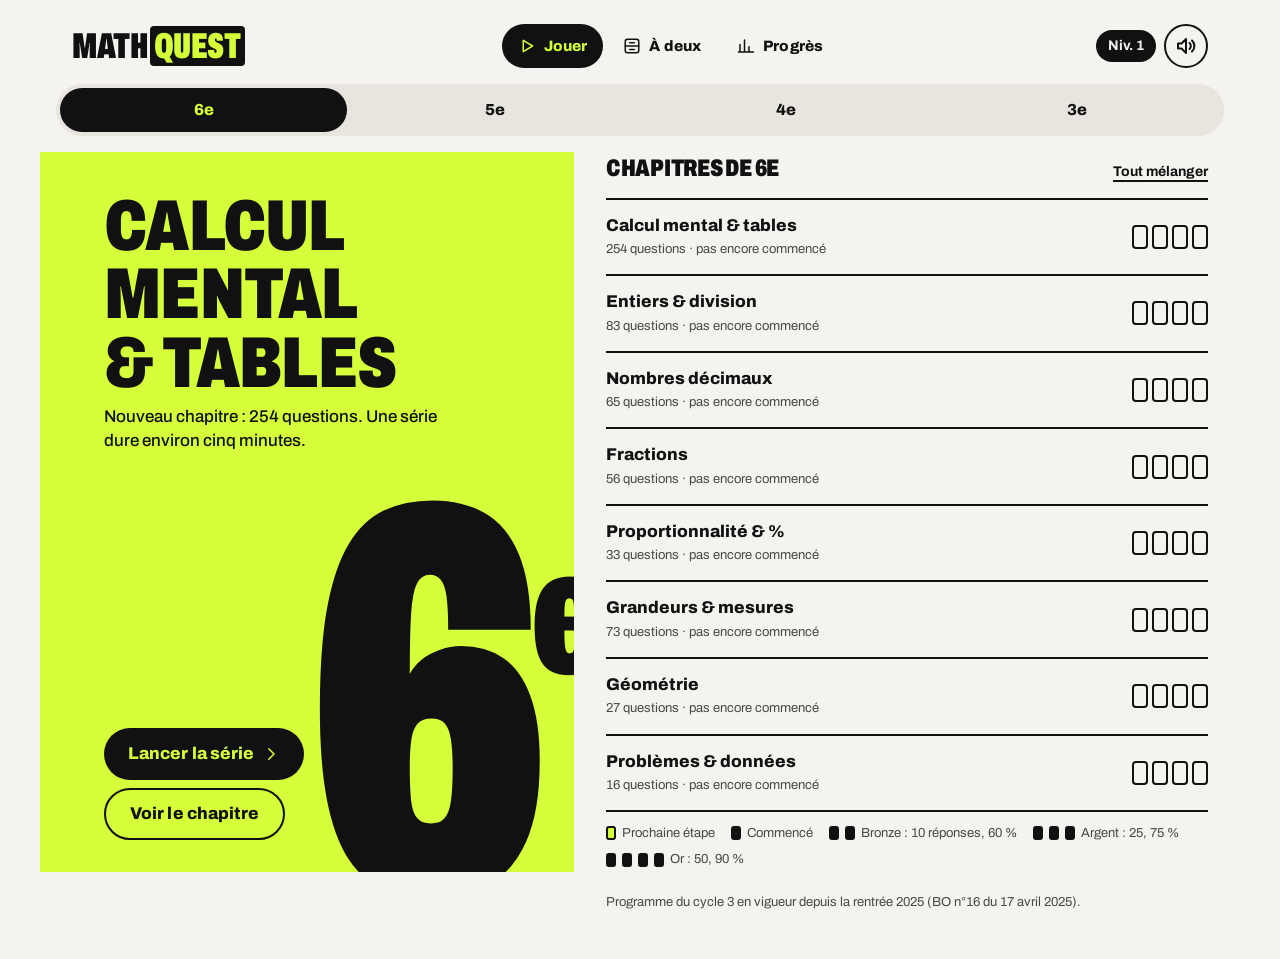
==== index.html @ 6fbe0213 "MathQuest v2 : refonte complète (univers « Colorway ») - Code source lisible dans src/, assemblé en " ====
<!doctype html>
<html lang="fr" data-level="6eme">
<head>
<meta charset="utf-8">
<meta name="viewport" content="width=device-width, initial-scale=1, viewport-fit=cover">
<title>MathQuest · Automatismes de maths au collège</title>
<meta name="description" content="Automatismes de mathématiques de la 6e à la 3e : entraînement, examen chronométré, duel et battle sur le même écran. Gratuit, sans compte.">
<meta name="theme-color" content="#111111">
<meta name="apple-mobile-web-app-capable" content="yes">
<meta name="mobile-web-app-capable" content="yes">
<meta name="apple-mobile-web-app-status-bar-style" content="black-translucent">
<meta name="apple-mobile-web-app-title" content="MathQuest">
<link rel="icon" href="data:image/svg+xml,%3Csvg xmlns='http://www.w3.org/2000/svg' viewBox='0 0 64 64'%3E%3Crect width='64' height='64' rx='14' fill='%23111'/%3E%3Cpath d='M14 46V18h7l11 15 11-15h7v28h-8V31l-10 13-10-13v15z' fill='%23D4FF3A'/%3E%3C/svg%3E">
<link rel="apple-touch-icon" href="data:image/svg+xml,%3Csvg xmlns='http://www.w3.org/2000/svg' viewBox='0 0 64 64'%3E%3Crect width='64' height='64' fill='%23111'/%3E%3Cpath d='M14 46V18h7l11 15 11-15h7v28h-8V31l-10 13-10-13v15z' fill='%23D4FF3A'/%3E%3C/svg%3E">
<link rel="preconnect" href="https://fonts.googleapis.com">
<link rel="preconnect" href="https://fonts.gstatic.com" crossorigin>
<link href="https://fonts.googleapis.com/css2?family=Archivo:wdth,wght@62..125,400..900&display=swap" rel="stylesheet">
<style>
/* MathQuest — univers « Colorway » : un coloris par niveau, encre noire, fond voile. Module : 8 px. */
:root {
  --sail: #F4F3EF;
  --paper: #FFFFFF;
  --ink: #111111;
  --ink-2: #4A4842;
  --ink-3: #6B685F;
  --line: #D9D6CC;
  --shade: #E7E5DD;

  --volt: #D4FF3A;
  --blue: #5B9BFF;
  --grape: #A47BFF;
  --infra: #FF5A36;

  --ok: #2FD67B;
  --bad: #FF4040;

  --lv: var(--volt);
  --on-lv: var(--ink);

  --p1: var(--volt);
  --p2: var(--infra);
  --p3: var(--blue);
  --p4: var(--grape);

  --font: "Archivo", system-ui, -apple-system, "Segoe UI", Roboto, sans-serif;
  --r-sm: 8px;
  --r: 12px;
  --r-lg: 16px;
  --ease-out: cubic-bezier(.16, 1, .3, 1);
  --safe-b: env(safe-area-inset-bottom, 0px);
  --safe-t: env(safe-area-inset-top, 0px);
  color-scheme: light;
}

[data-level="6eme"] { --lv: var(--volt); }
[data-level="5eme"] { --lv: var(--blue); }
[data-level="4eme"] { --lv: var(--grape); }
[data-level="3eme"] { --lv: var(--infra); }

*, *::before, *::after { box-sizing: border-box; }
* { margin: 0; padding: 0; }
html { -webkit-text-size-adjust: 100%; text-size-adjust: 100%; scrollbar-color: var(--ink) var(--shade); }
body {
  background: var(--sail);
  color: var(--ink);
  font-family: var(--font);
  font-size: 16px;
  line-height: 1.4;
  font-variant-numeric: tabular-nums;
  -webkit-font-smoothing: antialiased;
  -webkit-tap-highlight-color: transparent;
  min-height: 100dvh;
}
button, input, select { font: inherit; color: inherit; }
button { cursor: pointer; background: none; border: 0; touch-action: manipulation; }
::selection { background: var(--lv); color: var(--ink); }
:focus-visible { outline: 3px solid var(--ink); outline-offset: 2px; border-radius: 6px; }
input { caret-color: var(--ink); }
.sr { position: absolute; width: 1px; height: 1px; overflow: hidden; clip: rect(0 0 0 0); white-space: nowrap; }
svg.i { width: 24px; height: 24px; flex: none; fill: none; stroke: currentColor; stroke-width: 2; stroke-linecap: round; stroke-linejoin: round; }
svg.i.sm { width: 18px; height: 18px; }

/* ---------- Typographie ---------- */
.display { font-weight: 900; font-stretch: 62%; text-transform: uppercase; letter-spacing: -0.01em; line-height: .92; }
.cond { font-stretch: 75%; font-weight: 900; text-transform: uppercase; letter-spacing: -0.01em; }
.muted { color: var(--ink-2); }

/* ---------- Shell ---------- */
.shell { max-width: 1200px; margin: 0 auto; min-height: 100dvh; padding-bottom: calc(80px + var(--safe-b)); }
.top {
  display: flex; align-items: center; justify-content: space-between; gap: 8px;
  padding: calc(12px + var(--safe-t)) 16px 8px;
}
.wordmark { font-weight: 900; font-stretch: 62%; font-size: 28px; letter-spacing: -0.01em; line-height: 1; }
.wordmark span { background: var(--ink); color: var(--lv); padding: 0 4px; margin-left: 2px; border-radius: 4px; }
.pills { display: flex; gap: 8px; align-items: center; }
.pill {
  display: inline-flex; align-items: center; gap: 4px;
  background: var(--ink); color: var(--sail);
  border-radius: 999px; padding: 6px 12px; font-weight: 700; font-size: 14px; white-space: nowrap;
}
.pill svg.i { width: 16px; height: 16px; color: var(--lv); }
.icon-btn {
  width: 44px; height: 44px; border-radius: 999px; display: grid; place-items: center;
  border: 2px solid var(--ink); background: transparent;
}
.icon-btn:active { background: var(--shade); }

.seg {
  display: grid; grid-auto-flow: column; grid-auto-columns: 1fr; gap: 4px;
  background: var(--shade); border-radius: 999px; padding: 4px;
}
.seg button { padding: 10px 0; border-radius: 999px; font-weight: 800; font-size: 16px; min-height: 44px; transition: background .2s, color .2s; }
.seg button[aria-pressed="true"], .seg button[aria-selected="true"] { background: var(--ink); color: var(--lv); }
.levels { margin: 8px 16px 0; }

/* Barre d'onglets : en bas sur téléphone, en haut sur grand écran */
.tabs {
  position: fixed; left: 0; right: 0; bottom: 0; z-index: 20;
  background: var(--ink); color: var(--sail);
  display: grid; grid-template-columns: repeat(3, 1fr);
  padding-bottom: var(--safe-b);
}
.tabs button {
  display: flex; flex-direction: column; align-items: center; gap: 2px; justify-content: center;
  min-height: 64px; font-weight: 800; font-size: 13px; letter-spacing: .01em; color: #BEBBB2;
}
.tabs button[aria-current="page"] { color: var(--lv); }

/* ---------- Bloc coloris (signature) ---------- */
.drop {
  position: relative; overflow: hidden; isolation: isolate;
  background: var(--lv); color: var(--on-lv);
  margin-top: 16px; padding: 16px 16px 24px; min-height: 280px;
  display: flex; flex-direction: column; container-type: inline-size;
}
.drop .num {
  position: absolute; z-index: -1; right: -16px; top: -56px;
  font-weight: 900; font-stretch: 62%; font-size: 320px; line-height: 1; letter-spacing: -0.04em;
  color: var(--ink); pointer-events: none; user-select: none;
}
.drop .num sup { font-size: .32em; vertical-align: top; position: relative; top: .55em; letter-spacing: 0; }
.drop .k { font-weight: 700; font-size: 13px; }
.drop h1 { font-weight: 900; font-stretch: 75%; text-transform: uppercase; font-size: min(40px, calc(58cqw / (var(--tw, 8) * .56))); line-height: .95; margin-top: 8px; max-width: 58%; letter-spacing: -0.01em; text-wrap: balance; }
.drop p { font-size: 15px; margin-top: 8px; max-width: 52%; font-weight: 500; }
.drop .actions { margin-top: auto; padding-top: 24px; display: flex; gap: 8px; flex-wrap: wrap; }

.btn {
  display: inline-flex; align-items: center; justify-content: center; gap: 8px;
  min-height: 52px; padding: 0 24px; border-radius: 999px;
  font-weight: 800; font-size: 17px; letter-spacing: .005em;
  transition: transform .15s var(--ease-out), background .2s;
}
.btn:active { transform: scale(.97); }
.btn.ink { background: var(--ink); color: var(--lv); }
.btn.line { border: 2px solid var(--ink); }
.btn.lv { background: var(--lv); color: var(--ink); }
.btn.block { width: 100%; }
.btn[disabled] { opacity: .4; pointer-events: none; }

/* ---------- Listes de chapitres ---------- */
.sec { display: flex; justify-content: space-between; align-items: baseline; gap: 8px; padding: 32px 16px 8px; }
.sec h2 { font-weight: 900; font-stretch: 75%; text-transform: uppercase; font-size: 24px; letter-spacing: -0.01em; }
.link { font-weight: 700; font-size: 14px; text-decoration: underline; text-underline-offset: 4px; text-decoration-thickness: 2px; padding: 8px 0; }
.rows { padding: 0 16px; }
.row {
  width: 100%; text-align: left;
  display: grid; grid-template-columns: 1fr auto; align-items: center; gap: 12px;
  padding: 16px 0; border-top: 2px solid var(--ink);
}
.row:last-child { border-bottom: 2px solid var(--ink); }
.row .n { font-weight: 800; font-size: 17px; line-height: 1.2; }
.row .s { font-size: 13px; color: var(--ink-2); margin-top: 4px; }
.row:active .n { text-decoration: underline; text-underline-offset: 4px; }
.cells { display: flex; gap: 4px; }
.cells i { width: 16px; height: 24px; border: 2px solid var(--ink); border-radius: 4px; }
.cells i.f { background: var(--ink); }
.cells i.h { background: var(--lv); }
.cells.lg i { width: 24px; height: 32px; }

.note { margin: 24px 16px 0; font-size: 13px; color: var(--ink-2); max-width: 70ch; }
.legend { display: flex; flex-wrap: wrap; gap: 8px 16px; font-size: 13px; color: var(--ink-2); padding: 12px 16px 0; }
.legend span { display: inline-flex; gap: 6px; align-items: center; }
.legend i { width: 10px; height: 14px; border: 2px solid var(--ink); border-radius: 3px; display: inline-block; }
.legend i.f { background: var(--ink); }
.legend i.h { background: var(--lv); }
.notion-name { margin-top: 8px; font-size: 13px; color: var(--ink-2); }
.play .count3 { z-index: 10; }
.key svg.i { width: 26px; height: 26px; }

/* ---------- Écran chapitre ---------- */
.back { display: inline-flex; align-items: center; gap: 4px; font-weight: 700; min-height: 44px; padding: 0 16px; }
.modes { padding: 0 16px; display: grid; gap: 8px; }
.mode {
  display: grid; grid-template-columns: 48px 1fr auto; gap: 12px; align-items: center; text-align: left;
  background: var(--paper); border: 2px solid var(--ink); border-radius: var(--r-lg); padding: 12px 16px; min-height: 76px;
  transition: transform .15s var(--ease-out);
}
.mode:active { transform: scale(.985); }
.mode .ico { width: 48px; height: 48px; border-radius: var(--r); background: var(--ink); color: var(--lv); display: grid; place-items: center; }
.mode b { display: block; font-weight: 800; font-size: 17px; }
.mode small { display: block; font-size: 13px; color: var(--ink-2); margin-top: 2px; }
.mode .tag { font-size: 12px; font-weight: 700; border: 2px solid var(--ink); border-radius: 999px; padding: 2px 8px; white-space: nowrap; }
.notions { padding: 0 16px; }
.notion { display: grid; grid-template-columns: 1fr 96px 44px; gap: 12px; align-items: center; padding: 10px 0; border-bottom: 1px solid var(--line); font-size: 15px; }
.bar { height: 8px; background: var(--shade); border-radius: 999px; overflow: hidden; }
.bar i { display: block; height: 100%; background: var(--ink); border-radius: 999px; }
.notion .pct { text-align: right; font-weight: 700; font-size: 14px; }

/* ---------- Session ---------- */
.play {
  position: fixed; inset: 0; z-index: 40; background: var(--sail);
  display: flex; flex-direction: column; overflow: hidden;
  padding-top: var(--safe-t); padding-bottom: var(--safe-b);
}
.play-in { width: 100%; max-width: 560px; margin: 0 auto; height: 100%; display: flex; flex-direction: column; padding: 8px 16px 12px; }
.play-head { display: grid; grid-template-columns: 44px 1fr auto; gap: 12px; align-items: center; }
.run { display: grid; grid-auto-flow: column; grid-auto-columns: 1fr; gap: 3px; }
.run i { height: 12px; border: 2px solid var(--ink); border-radius: 3px; }
.run i.ok { background: var(--ink); }
.run i.ko { background: var(--bad); }
.run i.now { background: var(--lv); }
.count { font-weight: 800; font-size: 15px; min-width: 52px; text-align: right; }
.count.warn { color: var(--bad); }
.q-zone { flex: 1; min-height: 0; display: flex; flex-direction: column; justify-content: center; gap: 12px; padding: 16px 0 8px; overflow-y: auto; }
.q-cat { font-size: 13px; font-weight: 700; color: var(--ink-2); }
.q-text { font-weight: 700; font-size: clamp(26px, 7.2vw, 40px); line-height: 1.15; letter-spacing: -0.015em; text-wrap: balance; }
.q-text.short { font-size: clamp(44px, 14vw, 72px); font-weight: 800; letter-spacing: -0.02em; }
.q-text.long { font-size: clamp(20px, 5.4vw, 28px); font-weight: 650; }
.fig { display: flex; justify-content: center; }
.fig svg { width: 100%; max-width: 320px; height: auto; max-height: 30vh; }
.answer {
  min-height: 72px; border: 3px solid var(--ink); border-radius: var(--r-lg); background: var(--paper);
  display: flex; align-items: center; justify-content: center; padding: 8px 16px;
  font-weight: 800; font-size: 36px; letter-spacing: -0.01em;
}
.answer .ph { color: #9E9B92; }
.answer .caret { width: 3px; height: 1em; background: var(--ink); margin-left: 2px; animation: blink 1s steps(1) infinite; }
@keyframes blink { 50% { opacity: 0; } }
.keypad { display: grid; grid-template-columns: repeat(4, 1fr); gap: 8px; margin-top: 12px; }
.key {
  min-height: clamp(48px, 7.5vh, 64px); border-radius: var(--r); background: var(--paper); border: 2px solid var(--ink);
  font-weight: 800; font-size: 24px; display: grid; place-items: center; user-select: none;
  transition: transform .08s, background .12s;
}
.key:active, .key.hit { transform: translateY(2px); background: var(--lv); }
.key.fn { font-size: 16px; background: var(--shade); }
.key.go { grid-column: span 2; background: var(--ink); color: var(--lv); font-size: 18px; letter-spacing: .02em; text-transform: uppercase; font-stretch: 75%; font-weight: 900; }
.key.go:active { background: #000; }
.choices { display: grid; gap: 8px; margin-top: 12px; }
.choice {
  display: grid; grid-template-columns: 36px 1fr; gap: 12px; align-items: center; text-align: left;
  min-height: 60px; padding: 8px 16px 8px 12px; border: 2px solid var(--ink); border-radius: var(--r-lg); background: var(--paper);
  font-weight: 700; font-size: 18px; transition: transform .1s, background .15s;
}
.choice .l { width: 36px; height: 36px; border-radius: var(--r-sm); background: var(--ink); color: var(--lv); display: grid; place-items: center; font-weight: 900; font-size: 16px; }
.choice:active { transform: scale(.985); }
.choice.right { background: var(--ok); }
.choice.wrong { background: var(--bad); color: var(--ink); }
.choice[disabled] { cursor: default; }

/* Inversion plein écran sur bonne réponse */
.flip {
  position: absolute; inset: 0; z-index: 5; background: var(--ink); color: var(--lv);
  display: grid; place-items: center; text-align: center; pointer-events: none;
  animation: flip .42s var(--ease-out) both;
}
.flip b { font-weight: 900; font-stretch: 62%; font-size: clamp(64px, 22vw, 140px); text-transform: uppercase; line-height: .9; display: block; }
.flip span { display: block; font-weight: 700; font-size: 18px; margin-top: 8px; color: var(--sail); }
@keyframes flip { 0% { clip-path: inset(50% 0 50% 0); } 30% { clip-path: inset(0 0 0 0); } 80% { clip-path: inset(0 0 0 0); opacity: 1; } 100% { clip-path: inset(0 0 0 0); opacity: 0; } }

.shake { animation: shake .36s; }
@keyframes shake { 20%, 60% { transform: translateX(-8px); } 40%, 80% { transform: translateX(8px); } }

/* Correction après une erreur */
.fix {
  border: 3px solid var(--ink); border-radius: var(--r-lg); background: var(--paper); padding: 16px; margin-top: 12px;
  animation: rise .35s var(--ease-out) both;
}
.fix .head { display: flex; align-items: center; gap: 8px; font-weight: 900; font-stretch: 75%; text-transform: uppercase; font-size: 20px; }
.fix .head .dot { width: 28px; height: 28px; border-radius: 999px; background: var(--bad); display: grid; place-items: center; }
.fix .yours { font-size: 15px; color: var(--ink-2); margin-top: 8px; }
.fix .yours s { text-decoration-thickness: 2px; }
.fix .good { font-size: 15px; margin-top: 4px; }
.fix .good strong { font-size: 28px; font-weight: 900; display: block; margin-top: 2px; }
.fix .how { margin-top: 12px; padding-top: 12px; border-top: 2px solid var(--ink); font-size: 15px; }
.fix .how b { font-weight: 800; }
.fix .btn { margin-top: 16px; }
@keyframes rise { from { transform: translateY(16px); opacity: 0; } }

/* Fractions et notation */
.frac { display: inline-flex; flex-direction: column; align-items: center; vertical-align: middle; line-height: 1; margin: 0 .08em; font-size: .82em; }
.frac > span:first-child { border-bottom: .09em solid currentColor; padding: 0 .12em .06em; }
.frac > span:last-child { padding: .06em .12em 0; }

/* ---------- Résultats ---------- */
.res .drop { min-height: 300px; }
.drop .score, .layout .drop .score { max-width: none; margin-top: 16px; }
.drop .score, .score { font-weight: 900; font-stretch: 62%; font-size: 120px; line-height: .85; letter-spacing: -0.03em; }
.score small { font-size: .45em; }
.gains { display: flex; flex-wrap: wrap; gap: 8px; margin-top: 16px; }
.gains .pill { background: var(--ink); }
.ledger { width: calc(100% - 32px); margin: 0 16px; border-collapse: collapse; font-size: 15px; }
.ledger th { text-align: left; font-size: 12px; text-transform: uppercase; letter-spacing: .04em; color: var(--ink-2); padding: 8px 0; border-bottom: 2px solid var(--ink); }
.ledger td { padding: 10px 0; border-bottom: 1px solid var(--line); vertical-align: top; }
.ledger td:last-child, .ledger th:last-child { text-align: right; }
.ledger .q { padding-right: 12px; }
.ledger td:first-child, .ledger th:first-child { width: 36px; color: var(--ink-2); }
.mark { display: inline-grid; place-items: center; width: 24px; height: 24px; border-radius: 999px; }
.mark.ok { background: var(--ok); }
.mark.ko { background: var(--bad); }
.mark svg { width: 14px; height: 14px; stroke-width: 3; }
.review { padding: 0 16px; display: grid; gap: 8px; }
.review article { border: 2px solid var(--ink); border-radius: var(--r-lg); background: var(--paper); padding: 12px 16px; }
.review .qq { font-weight: 700; font-size: 17px; }
.review .aa { margin-top: 6px; font-size: 15px; }
.review .aa s { color: var(--ink-2); }
.review .hh { margin-top: 6px; font-size: 14px; color: var(--ink-2); }
.bottom-actions { display: grid; gap: 8px; padding: 24px 16px 0; }

/* ---------- Progrès ---------- */
.kpis { display: grid; grid-template-columns: repeat(3, 1fr); border-top: 2px solid var(--ink); border-bottom: 2px solid var(--ink); margin: 16px 16px 0; }
.kpis div { padding: 12px 8px; }
.kpis div + div { border-left: 2px solid var(--ink); }
.kpis b { display: block; font-weight: 900; font-stretch: 62%; font-size: 40px; line-height: 1; }
.kpis span { font-size: 13px; color: var(--ink-2); }
.xp { margin: 16px 16px 0; }
.xp .bar { height: 12px; border: 2px solid var(--ink); background: var(--paper); }
.xp .bar i { background: var(--lv); border-radius: 0; }
.xp p { font-size: 13px; color: var(--ink-2); margin-top: 6px; }
.danger { color: #B3261E; font-weight: 700; font-size: 14px; text-decoration: underline; text-underline-offset: 4px; padding: 12px 0; }

/* ---------- À deux : configuration ---------- */
.warnbox {
  margin: 16px 16px 0; padding: 16px; border-radius: var(--r-lg); background: var(--ink); color: var(--sail);
  display: grid; grid-template-columns: 32px 1fr; gap: 12px; align-items: start;
}
.warnbox svg.i { color: var(--lv); width: 32px; height: 32px; }
.warnbox b { display: block; font-weight: 800; font-size: 17px; color: var(--lv); }
.warnbox p { font-size: 15px; margin-top: 4px; }
.warnbox button { color: var(--sail); text-decoration: underline; text-underline-offset: 4px; font-weight: 700; font-size: 14px; margin-top: 8px; padding: 4px 0; }
.form { padding: 0 16px; display: grid; gap: 16px; }
.field label, .field .lab { display: block; font-weight: 800; font-size: 14px; margin-bottom: 8px; }
.select, .input {
  width: 100%; min-height: 52px; border: 2px solid var(--ink); border-radius: var(--r); background: var(--paper);
  padding: 0 14px; font-weight: 600; font-size: 16px; appearance: none; -webkit-appearance: none;
}
.select { background-image: url("data:image/svg+xml,%3Csvg xmlns='http://www.w3.org/2000/svg' width='24' height='24' fill='none' stroke='%23111' stroke-width='2.5' stroke-linecap='round' stroke-linejoin='round'%3E%3Cpath d='m6 9 6 6 6-6'/%3E%3C/svg%3E"); background-repeat: no-repeat; background-position: right 12px center; padding-right: 44px; }
.players { display: grid; gap: 8px; }
.player { display: grid; grid-template-columns: 52px 1fr; gap: 8px; align-items: center; }
.player .sw { height: 52px; border-radius: var(--r); border: 2px solid var(--ink); display: grid; place-items: center; font-weight: 900; font-size: 18px; }
.duo-hero { margin-top: 16px; }
.duo-hero { min-height: 320px; }
.duo-hero .num { font-size: 170px; top: auto; bottom: -34px; right: -6px; }
.duo-hero p { max-width: 62%; }
.rules { padding: 0 16px; display: grid; gap: 8px; font-size: 15px; }
.rules li { list-style: none; display: grid; grid-template-columns: 24px 1fr; gap: 8px; }
.rules li svg.i { width: 20px; height: 20px; margin-top: 1px; }

/* ---------- Duel & Battle (écran partagé) ---------- */
.arena { position: fixed; inset: 0; z-index: 60; background: var(--ink); display: grid; overflow: hidden; user-select: none; -webkit-user-select: none; touch-action: manipulation; }
.arena.duel { grid-template-rows: var(--top, 50fr) 6px var(--bot, 50fr); transition: grid-template-rows .45s var(--ease-out); }
.arena.b3, .arena.b4 { grid-template-rows: 1fr 6px 1fr; }
.zone {
  --pc: var(--p1);
  position: relative; overflow: hidden; background: var(--pc); color: var(--ink);
  display: grid; grid-template-rows: auto minmax(0, 1fr) auto; padding: 10px 12px; min-height: 0; min-width: 0;
  container-type: size;
}
.zone.flipz { transform: rotate(180deg); }
.zone[data-p="1"] { --pc: var(--p1); }
.zone[data-p="2"] { --pc: var(--p2); }
.zone[data-p="3"] { --pc: var(--p3); }
.zone[data-p="4"] { --pc: var(--p4); }
.zone:not(.flipz) .zh { padding-right: 48px; }
.zone.flipz .zh { padding-left: 48px; }
.zone .zh { display: flex; justify-content: space-between; align-items: center; gap: 8px; min-height: 28px; }
.zone .who { font-weight: 900; font-stretch: 75%; text-transform: uppercase; font-size: clamp(16px, 4.5cqw, 28px); white-space: nowrap; overflow: hidden; text-overflow: ellipsis; }
.zone .pts { display: flex; gap: 3px; }
.zone .pts i { width: clamp(12px, 3.2cqw, 22px); height: clamp(18px, 4.6cqw, 32px); border: 2px solid var(--ink); border-radius: 3px; }
.zone .pts i.f { background: var(--ink); }
.zone .combo { font-weight: 900; font-size: 14px; background: var(--ink); color: var(--pc); border-radius: 999px; padding: 2px 8px; }
.zone .zq { font-weight: 800; font-size: clamp(16px, min(11cqh, 8.5cqw), 60px); line-height: 1.1; text-align: center; padding: 4px 0; display: grid; place-items: center; min-height: 0; overflow: hidden; letter-spacing: -0.015em; }
.zone .zq.long { font-size: clamp(14px, min(8cqh, 6cqw), 28px); }
.tiles { display: grid; grid-template-columns: 1fr 1fr; gap: 8px; }
.tile {
  height: clamp(36px, 17cqh, 88px); border-radius: var(--r); background: var(--sail); border: 3px solid var(--ink);
  font-weight: 900; font-size: clamp(16px, min(9cqh, 7.5cqw), 34px); display: grid; place-items: center; padding: 4px; line-height: 1.05;
  transition: transform .08s, background .15s, opacity .2s;
}
.tile:active { transform: scale(.96); }
.tile.right { background: var(--ok); }
.tile.wrong { background: var(--ink); color: var(--bad); }
.tile.dim { opacity: .35; }
.zone.locked .tiles { pointer-events: none; }
.zone.locked .tiles .tile:not(.wrong) { opacity: .45; }
.zone .lock { margin-left: auto; background: var(--ink); color: var(--pc); border-radius: 999px; padding: 4px 12px; font-weight: 800; font-size: 13px; }
.zone .win {
  position: absolute; inset: 0; background: var(--ink); color: var(--pc); display: grid; place-items: center; text-align: center; z-index: 3;
  animation: flip .5s var(--ease-out) both; animation-name: wipe;
}
@keyframes wipe { from { clip-path: inset(50% 0 50% 0); } to { clip-path: inset(0); } }
.zone .win b { font-weight: 900; font-stretch: 62%; font-size: clamp(56px, 18vw, 120px); line-height: .9; text-transform: uppercase; display: block; }
.zone .win span { display: block; color: var(--sail); font-weight: 700; margin-top: 4px; }
.zone .flash { position: absolute; inset: 0; background: var(--ink); color: var(--pc); display: grid; place-items: center; pointer-events: none; z-index: 2; animation: flip .5s var(--ease-out) both; }
.zone .flash b { font-weight: 900; font-stretch: 62%; font-size: clamp(48px, 16vw, 110px); text-transform: uppercase; }
.rope { position: relative; background: var(--ink); z-index: 4; }
.rope .t { position: absolute; left: 0; top: 0; bottom: 0; background: var(--sail); transform-origin: left center; }
.rope .knot {
  position: absolute; left: 50%; top: 50%; width: 44px; height: 44px; margin: -22px 0 0 -22px; border-radius: 999px;
  background: var(--ink); border: 3px solid var(--sail); display: grid; place-items: center; color: var(--sail); font-weight: 900; font-size: 13px;
}
[hidden] { display: none !important; }
.arena-x {
  position: absolute; right: 8px; top: 50%; transform: translateY(-50%); z-index: 6; width: 44px; height: 44px; border-radius: 999px;
  background: var(--ink); color: var(--sail); border: 2px solid var(--sail); display: grid; place-items: center;
}
.arena .row2 { display: grid; grid-template-columns: 1fr 6px 1fr; min-height: 0; }
.arena .row2 .gap, .arena .vgap { background: var(--ink); }
.count3 {
  position: absolute; inset: 0; z-index: 10; background: var(--ink); color: var(--sail); display: grid; place-items: center; text-align: center;
}
.count3 b { font-weight: 900; font-stretch: 62%; font-size: 40vmin; line-height: .85; color: var(--volt); display: block; animation: pop .9s var(--ease-out) both; }
.count3 span { font-weight: 800; font-size: 16px; text-transform: uppercase; letter-spacing: .06em; }
.count3 .twin { transform: rotate(180deg); }
@keyframes pop { from { transform: scale(1.6); opacity: 0; } 40% { transform: scale(1); opacity: 1; } }
.endbar { display: flex; gap: 8px; justify-content: center; margin-top: 16px; }
.endbar .btn { min-height: 48px; padding: 0 18px; font-size: 15px; }
.endbar .btn.ink { background: var(--sail); color: var(--ink); }
.endbar .btn.line { border-color: var(--sail); color: var(--sail); }

/* Toast */
.toast {
  position: fixed; left: 50%; bottom: calc(88px + var(--safe-b)); transform: translateX(-50%); z-index: 90;
  background: var(--ink); color: var(--sail); border-radius: 999px; padding: 12px 20px; font-weight: 700; font-size: 15px;
  display: flex; gap: 8px; align-items: center; max-width: calc(100% - 32px); animation: rise .35s var(--ease-out) both;
}
.toast svg.i { color: var(--lv); }

/* Confirmation */
dialog.sheet { border: 0; padding: 0; background: transparent; max-width: 420px; width: calc(100% - 32px); margin: auto; }
dialog.sheet::backdrop { background: rgba(17,17,17,.6); }
dialog.sheet .in { background: var(--sail); border: 3px solid var(--ink); border-radius: var(--r-lg); padding: 24px 20px 20px; }
dialog.sheet h3 { font-weight: 900; font-stretch: 75%; text-transform: uppercase; font-size: 26px; }
dialog.sheet p { margin-top: 8px; color: var(--ink-2); }
dialog.sheet .acts { display: grid; grid-template-columns: 1fr 1fr; gap: 8px; margin-top: 20px; }
dialog.sheet .btn { padding: 0 12px; font-size: 16px; }

/* ---------- Grand écran ---------- */
@media (min-width: 900px) {
  .shell { padding-bottom: 48px; }
  .top { padding: 24px 32px 8px; }
  .wordmark { font-size: 36px; }
  .tabs {
    position: static; background: transparent; color: var(--ink); display: flex; gap: 4px; padding: 0;
  }
  .tabs button { flex-direction: row; min-height: 44px; padding: 0 16px; border-radius: 999px; font-size: 15px; color: var(--ink); gap: 8px; }
  .tabs button[aria-current="page"] { background: var(--ink); color: var(--lv); }
  .tabs button svg.i { width: 18px; height: 18px; }
  .layout { display: grid; grid-template-columns: minmax(0, 5fr) minmax(0, 6fr); gap: 32px; padding: 0 32px; align-items: start; }
  .layout > .side { position: sticky; top: 16px; }
  .layout .drop { border-radius: 0; min-height: calc(100dvh - 180px); padding: 32px; margin-left: -32px; padding-left: 64px; }
  .layout .drop .num { font-size: min(560px, 62dvh); top: auto; bottom: -0.2em; right: -0.06em; }
  .layout .duo-hero .num { font-size: 280px; top: auto; bottom: -60px; }
  .layout .drop h1 { font-size: min(72px, calc(100cqw / (var(--tw, 8) * .56))); max-width: 100%; }
  .layout .drop p { font-size: 17px; max-width: 34ch; }
  .layout .drop .actions { position: relative; z-index: 1; flex-direction: column; align-items: flex-start; }
  .layout .levels { margin: 16px 0 0; }
  .layout .sec, .layout .rows, .layout .modes, .layout .notions, .layout .note, .layout .legend, .layout .form, .layout .rules, .layout .review, .layout .bottom-actions { padding-left: 0; padding-right: 0; }
  .layout .note, .layout .kpis, .layout .xp, .layout .warnbox { margin-left: 0; margin-right: 0; }
  .layout .ledger { width: 100%; margin: 0; }
  .layout .sec:first-child { padding-top: 16px; }
  .back { padding: 0; }
  .toast { bottom: 32px; }
  .q-text { font-size: 44px; }
  .q-text.short { font-size: 72px; }
  .q-text.long { font-size: 30px; }
}
@media (min-width: 900px) and (max-height: 760px) { .layout .drop { min-height: 440px; } }

@media (prefers-reduced-motion: reduce) {
  *, *::before, *::after { animation-duration: .01ms !important; animation-iteration-count: 1 !important; transition-duration: .01ms !important; }
  .flip, .zone .flash { animation: none; opacity: 1; }
}

</style>
</head>
<body>
<div id="app"></div>
<noscript><p style="padding:24px">MathQuest a besoin de JavaScript pour fonctionner.</p></noscript>
<script>
window.__MQ_DATA = {"chapters":{"6eme":[{"id":"6e-calcul","name":"Calcul mental & tables","emoji":"🧮","colorClass":"text-game-gold","borderClass":"border-game-gold","bgClass":"bg-game-gold","prefixes":["Tables","Additions","Soustractions","Doubles","Moitiés","Triples","×10","Compléments","Division simple","Carrés","Calcul astucieux"]},{"id":"6e-entiers","name":"Entiers & division","emoji":"🔢","colorClass":"text-game-teal","borderClass":"border-game-teal","bgClass":"bg-game-teal","prefixes":["Numération","Division euclidienne","Multiples et diviseurs","Critères de divisibilité","Ordre de grandeur"]},{"id":"6e-decimaux","name":"Nombres décimaux","emoji":"💧","colorClass":"text-game-mint","borderClass":"border-game-mint","bgClass":"bg-game-mint","prefixes":["Décimaux"]},{"id":"6e-fractions","name":"Fractions","emoji":"🍕","colorClass":"text-game-coral","borderClass":"border-game-coral","bgClass":"bg-game-coral","prefixes":["Fractions"]},{"id":"6e-proportionnalite","name":"Proportionnalité & %","emoji":"⚖️","colorClass":"text-game-purple","borderClass":"border-game-purple","bgClass":"bg-game-purple","prefixes":["Proportionnalité","Pourcentages","Échelles"]},{"id":"6e-grandeurs","name":"Grandeurs & mesures","emoji":"📏","colorClass":"text-game-pink","borderClass":"border-game-pink","bgClass":"bg-game-pink","prefixes":["Conversions","Durées","Périmètres","Aires","Volumes","Angles"]},{"id":"6e-geometrie","name":"Géométrie","emoji":"📐","colorClass":"text-game-teal","borderClass":"border-game-teal","bgClass":"bg-game-teal","prefixes":["Géométrie"]},{"id":"6e-problemes","name":"Problèmes & données","emoji":"🧩","colorClass":"text-game-gold","borderClass":"border-game-gold","bgClass":"bg-game-gold","prefixes":["Problèmes","Tableaux"]}],"5eme":[{"id":"5e-entiers","name":"Nombres entiers & priorités","emoji":"🔢","colorClass":"text-game-gold","borderClass":"border-game-gold","bgClass":"bg-game-gold","prefixes":["Priorités opératoires","Distributivité numérique","Multiples et diviseurs","Divisibilité","Division euclidienne","Termes et facteurs","Décomposer","Nombres premiers","Décomposition","Décimaux : division"]},{"id":"5e-relatifs","name":"Nombres relatifs","emoji":"🌡️","colorClass":"text-game-teal","borderClass":"border-game-teal","bgClass":"bg-game-teal","prefixes":["Relatifs","Opposé","Comparer des relatifs","Compléments à trou","Décimaux : opérations"]},{"id":"5e-rationnels","name":"Nombres rationnels","emoji":"🍕","colorClass":"text-game-coral","borderClass":"border-game-coral","bgClass":"bg-game-coral","prefixes":["Fractions égales","Comparer des fractions","Écriture mixte","Fractions : écriture décimale","Add/sub fractions","Fraction d'un nombre","Pourcentages simples","Écritures d'un nombre","Quotients à trou","Fractions : repérage","Fractions : produit","Fractions : problèmes"]},{"id":"5e-puissances","name":"Puissances","emoji":"⚡","colorClass":"text-game-purple","borderClass":"border-game-purple","bgClass":"bg-game-purple","prefixes":["Carrés de 0 à 12","Cubes","Puissances simples","Écrire en puissance"]},{"id":"5e-litteral","name":"Calcul littéral","emoji":"✏️","colorClass":"text-game-pink","borderClass":"border-game-pink","bgClass":"bg-game-pink","prefixes":["Motifs évolutifs","Formules littérales","Substitution","Somme ou produit","Développer k(a+b)","Réduire ax+b","Égalité vraie ou fausse","Équation x+b=c","Équation ax=c","Programme de calcul"]},{"id":"5e-grandeurs","name":"Grandeurs & mesures","emoji":"📏","colorClass":"text-game-mint","borderClass":"border-game-mint","bgClass":"bg-game-mint","prefixes":["Volumes","Unités de volume","Aire du disque","Aire du triangle","Angles","Périmètres","Aires","Solides"]},{"id":"5e-geometrie","name":"Géométrie plane","emoji":"📐","colorClass":"text-game-purple","borderClass":"border-game-purple","bgClass":"bg-game-purple","prefixes":["Triangles","Symétrie centrale","Parallélisme","Parallélogrammes","Repérage"]},{"id":"5e-donnees","name":"Statistiques & probabilités","emoji":"🎲","colorClass":"text-game-gold","borderClass":"border-game-gold","bgClass":"bg-game-gold","prefixes":["Moyenne simple","Effectif","Fréquence","Probabilité simple","Échelle de proba","Statistiques"]},{"id":"5e-proportionnalite","name":"Proportionnalité & fonctions","emoji":"⚖️","colorClass":"text-game-teal","borderClass":"border-game-teal","bgClass":"bg-game-teal","prefixes":["Proportionnalité","Pourcentage de voix","En fonction de","Tableau de valeurs"]}],"4eme":[{"id":"4e-relatifs","name":"Relatifs : × et ÷","emoji":"🌡️","colorClass":"text-game-teal","borderClass":"border-game-teal","bgClass":"bg-game-teal","prefixes":["Relatifs"]},{"id":"4e-fractions","name":"Fractions & quotients","emoji":"🍕","colorClass":"text-game-coral","borderClass":"border-game-coral","bgClass":"bg-game-coral","prefixes":["Fractions"]},{"id":"4e-puissances","name":"Puissances","emoji":"⚡","colorClass":"text-game-purple","borderClass":"border-game-purple","bgClass":"bg-game-purple","prefixes":["Puissances","Notation scientifique","Préfixes"]},{"id":"4e-litteral","name":"Calcul littéral","emoji":"✏️","colorClass":"text-game-pink","borderClass":"border-game-pink","bgClass":"bg-game-pink","prefixes":["Développer","Double distributivité","Réduire","Factoriser","Substitution"]},{"id":"4e-equations","name":"Équations","emoji":"🎯","colorClass":"text-game-gold","borderClass":"border-game-gold","bgClass":"bg-game-gold","prefixes":["Équation","Tester une égalité","Mise en équation"]},{"id":"4e-proportionnalite","name":"Proportionnalité & vitesses","emoji":"⚖️","colorClass":"text-game-mint","borderClass":"border-game-mint","bgClass":"bg-game-mint","prefixes":["Quatrième proportionnelle","Proportionnalité","Pourcentages","Vitesse","Ratio"]},{"id":"4e-geometrie","name":"Pythagore & géométrie","emoji":"📐","colorClass":"text-game-teal","borderClass":"border-game-teal","bgClass":"bg-game-teal","prefixes":["Pythagore","Racines","Volumes","Angles","Translation","Triangles","Repérage"]},{"id":"4e-donnees","name":"Statistiques & probabilités","emoji":"🎲","colorClass":"text-game-gold","borderClass":"border-game-gold","bgClass":"bg-game-gold","prefixes":["Moyenne","Médiane","Étendue","Fréquence","Probabilité","Statistiques"]},{"id":"4e-fonctions","name":"Fonctions & formules","emoji":"📈","colorClass":"text-game-purple","borderClass":"border-game-purple","bgClass":"bg-game-purple","prefixes":["Programme de calcul","Formule","Tableau de valeurs","Proportionnel ?"]}],"3eme":[{"id":"3e-nombres","name":"Nombres & calculs","emoji":"🔢","colorClass":"text-game-gold","borderClass":"border-game-gold","bgClass":"bg-game-gold","prefixes":["Relatifs","Fraction","Quotients","Add/sub","Multiplier","Diviser","Écritures","Puissances","Notation","Carrés","Racines","Encadrer","Priorités","Tables","Double, triple","Nombres premiers","Décomposition","PGCD","Arithmétique","Critères","Préfixes"]},{"id":"3e-litteral","name":"Calcul littéral & équations","emoji":"✏️","colorClass":"text-game-pink","borderClass":"border-game-pink","bgClass":"bg-game-pink","prefixes":["Programme de calcul","Substitution","Distributivité","Double distributivité","Identité","Différence de carrés","Équation","Calcul littéral","Développer","Factoriser","Réduire","Simplifier","Inéquation"]},{"id":"3e-fonctions","name":"Fonctions","emoji":"📈","colorClass":"text-game-purple","borderClass":"border-game-purple","bgClass":"bg-game-purple","prefixes":["Fonction"]},{"id":"3e-proportionnalite","name":"Proportionnalité & grandeurs","emoji":"⚖️","colorClass":"text-game-mint","borderClass":"border-game-mint","bgClass":"bg-game-mint","prefixes":["Pourcentage","Augmentation","Proportionnalité","Partage","Vitesse","Conversions","Grandeurs composées","Échelle"]},{"id":"3e-geometrie","name":"Géométrie","emoji":"📐","colorClass":"text-game-teal","borderClass":"border-game-teal","bgClass":"bg-game-teal","prefixes":["Thalès","Trigonométrie","Agrandissement","Pythagore","Transformations","Triangles semblables","Sphère","Sections","Repérage","Vecteurs","Triangles"]},{"id":"3e-donnees","name":"Statistiques & probabilités","emoji":"🎲","colorClass":"text-game-coral","borderClass":"border-game-coral","bgClass":"bg-game-coral","prefixes":["Moyenne","Médiane","Étendue","Probabilité","Événement","Statistiques"]},{"id":"3e-brevet","name":"Spécial Brevet","emoji":"🎓","colorClass":"text-game-gold","borderClass":"border-game-gold","bgClass":"bg-game-gold","prefixes":["Brevet"]}]},"entretien":{"6eme":null,"5eme":{"id":"5e-entretien","name":"Entretien (tables, calcul mental)","emoji":"🧠","colorClass":"text-game-mint","borderClass":"border-game-mint","bgClass":"bg-game-mint","prefixes":[]},"4eme":{"id":"4e-entretien","name":"Révisions de 5ème","emoji":"🔁","colorClass":"text-game-mint","borderClass":"border-game-mint","bgClass":"bg-game-mint","prefixes":[]},"3eme":{"id":"3e-entretien","name":"Révisions de 4ème","emoji":"🔁","colorClass":"text-game-mint","borderClass":"border-game-mint","bgClass":"bg-game-mint","prefixes":[]}},"levels":{"6eme":{"own":[{"text":"2 × 2","answer":"4","category":"Tables","hint":"Révise la table concernée : elle doit être immédiate."},{"text":"2 × 3","answer":"6","category":"Tables","hint":"Révise la table concernée : elle doit être immédiate."},{"text":"2 × 4","answer":"8","category":"Tables","hint":"Révise la table concernée : elle doit être immédiate."},{"text":"2 × 5","answer":"10","category":"Tables","hint":"Révise la table concernée : elle doit être immédiate."},{"text":"2 × 6","answer":"12","category":"Tables","hint":"Révise la table concernée : elle doit être immédiate."},{"text":"2 × 7","answer":"14","category":"Tables","hint":"Révise la table concernée : elle doit être immédiate."},{"text":"2 × 8","answer":"16","category":"Tables","hint":"Révise la table concernée : elle doit être immédiate."},{"text":"2 × 9","answer":"18","category":"Tables","hint":"Révise la table concernée : elle doit être immédiate."},{"text":"2 × 10","answer":"20","category":"Tables","hint":"Révise la table concernée : elle doit être immédiate."},{"text":"2 × 11","answer":"22","category":"Tables","hint":"Révise la table concernée : elle doit être immédiate."},{"text":"2 × 12","answer":"24","category":"Tables","hint":"Révise la table concernée : elle doit être immédiate."},{"text":"3 × 2","answer":"6","category":"Tables","hint":"Révise la table concernée : elle doit être immédiate."},{"text":"3 × 3","answer":"9","category":"Tables","hint":"Révise la table concernée : elle doit être immédiate."},{"text":"3 × 4","answer":"12","category":"Tables","hint":"Révise la table concernée : elle doit être immédiate."},{"text":"3 × 5","answer":"15","category":"Tables","hint":"Révise la table concernée : elle doit être immédiate."},{"text":"3 × 6","answer":"18","category":"Tables","hint":"Révise la table concernée : elle doit être immédiate."},{"text":"3 × 7","answer":"21","category":"Tables","hint":"Révise la table concernée : elle doit être immédiate."},{"text":"3 × 8","answer":"24","category":"Tables","hint":"Révise la table concernée : elle doit être immédiate."},{"text":"3 × 9","answer":"27","category":"Tables","hint":"Révise la table concernée : elle doit être immédiate."},{"text":"3 × 10","answer":"30","category":"Tables","hint":"Révise la table concernée : elle doit être immédiate."},{"text":"3 × 11","answer":"33","category":"Tables","hint":"Révise la table concernée : elle doit être immédiate."},{"text":"3 × 12","answer":"36","category":"Tables","hint":"Révise la table concernée : elle doit être immédiate."},{"text":"4 × 2","answer":"8","category":"Tables","hint":"Révise la table concernée : elle doit être immédiate."},{"text":"4 × 3","answer":"12","category":"Tables","hint":"Révise la table concernée : elle doit être immédiate."},{"text":"4 × 4","answer":"16","category":"Tables","hint":"Révise la table concernée : elle doit être immédiate."},{"text":"4 × 5","answer":"20","category":"Tables","hint":"Révise la table concernée : elle doit être immédiate."},{"text":"4 × 6","answer":"24","category":"Tables","hint":"Révise la table concernée : elle doit être immédiate."},{"text":"4 × 7","answer":"28","category":"Tables","hint":"Révise la table concernée : elle doit être immédiate."},{"text":"4 × 8","answer":"32","category":"Tables","hint":"Révise la table concernée : elle doit être immédiate."},{"text":"4 × 9","answer":"36","category":"Tables","hint":"Révise la table concernée : elle doit être immédiate."},{"text":"4 × 10","answer":"40","category":"Tables","hint":"Révise la table concernée : elle doit être immédiate."},{"text":"4 × 11","answer":"44","category":"Tables","hint":"Révise la table concernée : elle doit être immédiate."},{"text":"4 × 12","answer":"48","category":"Tables","hint":"Révise la table concernée : elle doit être immédiate."},{"text":"5 × 2","answer":"10","category":"Tables","hint":"Révise la table concernée : elle doit être immédiate."},{"text":"5 × 3","answer":"15","category":"Tables","hint":"Révise la table concernée : elle doit être immédiate."},{"text":"5 × 4","answer":"20","category":"Tables","hint":"Révise la table concernée : elle doit être immédiate."},{"text":"5 × 5","answer":"25","category":"Tables","hint":"Révise la table concernée : elle doit être immédiate."},{"text":"5 × 6","answer":"30","category":"Tables","hint":"Révise la table concernée : elle doit être immédiate."},{"text":"5 × 7","answer":"35","category":"Tables","hint":"Révise la table concernée : elle doit être immédiate."},{"text":"5 × 8","answer":"40","category":"Tables","hint":"Révise la table concernée : elle doit être immédiate."},{"text":"5 × 9","answer":"45","category":"Tables","hint":"Révise la table concernée : elle doit être immédiate."},{"text":"5 × 10","answer":"50","category":"Tables","hint":"Révise la table concernée : elle doit être immédiate."},{"text":"5 × 11","answer":"55","category":"Tables","hint":"Révise la table concernée : elle doit être immédiate."},{"text":"5 × 12","answer":"60","category":"Tables","hint":"Révise la table concernée : elle doit être immédiate."},{"text":"6 × 2","answer":"12","category":"Tables","hint":"Révise la table concernée : elle doit être immédiate."},{"text":"6 × 3","answer":"18","category":"Tables","hint":"Révise la table concernée : elle doit être immédiate."},{"text":"6 × 4","answer":"24","category":"Tables","hint":"Révise la table concernée : elle doit être immédiate."},{"text":"6 × 5","answer":"30","category":"Tables","hint":"Révise la table concernée : elle doit être immédiate."},{"text":"6 × 6","answer":"36","category":"Tables","hint":"Révise la table concernée : elle doit être immédiate."},{"text":"6 × 7","answer":"42","category":"Tables","hint":"Révise la table concernée : elle doit être immédiate."},{"text":"6 × 8","answer":"48","category":"Tables","hint":"Révise la table concernée : elle doit être immédiate."},{"text":"6 × 9","answer":"54","category":"Tables","hint":"Révise la table concernée : elle doit être immédiate."},{"text":"6 × 10","answer":"60","category":"Tables","hint":"Révise la table concernée : elle doit être immédiate."},{"text":"6 × 11","answer":"66","category":"Tables","hint":"Révise la table concernée : elle doit être immédiate."},{"text":"6 × 12","answer":"72","category":"Tables","hint":"Révise la table concernée : elle doit être immédiate."},{"text":"7 × 2","answer":"14","category":"Tables","hint":"Révise la table concernée : elle doit être immédiate."},{"text":"7 × 3","answer":"21","category":"Tables","hint":"Révise la table concernée : elle doit être immédiate."},{"text":"7 × 4","answer":"28","category":"Tables","hint":"Révise la table concernée : elle doit être immédiate."},{"text":"7 × 5","answer":"35","category":"Tables","hint":"Révise la table concernée : elle doit être immédiate."},{"text":"7 × 6","answer":"42","category":"Tables","hint":"Révise la table concernée : elle doit être immédiate."},{"text":"7 × 7","answer":"49","category":"Tables","hint":"Révise la table concernée : elle doit être immédiate."},{"text":"7 × 8","answer":"56","category":"Tables","hint":"Révise la table concernée : elle doit être immédiate."},{"text":"7 × 9","answer":"63","category":"Tables","hint":"Révise la table concernée : elle doit être immédiate."},{"text":"7 × 10","answer":"70","category":"Tables","hint":"Révise la table concernée : elle doit être immédiate."},{"text":"7 × 11","answer":"77","category":"Tables","hint":"Révise la table concernée : elle doit être immédiate."},{"text":"7 × 12","answer":"84","category":"Tables","hint":"Révise la table concernée : elle doit être immédiate."},{"text":"8 × 2","answer":"16","category":"Tables","hint":"Révise la table concernée : elle doit être immédiate."},{"text":"8 × 3","answer":"24","category":"Tables","hint":"Révise la table concernée : elle doit être immédiate."},{"text":"8 × 4","answer":"32","category":"Tables","hint":"Révise la table concernée : elle doit être immédiate."},{"text":"8 × 5","answer":"40","category":"Tables","hint":"Révise la table concernée : elle doit être immédiate."},{"text":"8 × 6","answer":"48","category":"Tables","hint":"Révise la table concernée : elle doit être immédiate."},{"text":"8 × 7","answer":"56","category":"Tables","hint":"Révise la table concernée : elle doit être immédiate."},{"text":"8 × 8","answer":"64","category":"Tables","hint":"Révise la table concernée : elle doit être immédiate."},{"text":"8 × 9","answer":"72","category":"Tables","hint":"Révise la table concernée : elle doit être immédiate."},{"text":"8 × 10","answer":"80","category":"Tables","hint":"Révise la table concernée : elle doit être immédiate."},{"text":"8 × 11","answer":"88","category":"Tables","hint":"Révise la table concernée : elle doit être immédiate."},{"text":"8 × 12","answer":"96","category":"Tables","hint":"Révise la table concernée : elle doit être immédiate."},{"text":"9 × 2","answer":"18","category":"Tables","hint":"Révise la table concernée : elle doit être immédiate."},{"text":"9 × 3","answer":"27","category":"Tables","hint":"Révise la table concernée : elle doit être immédiate."},{"text":"9 × 4","answer":"36","category":"Tables","hint":"Révise la table concernée : elle doit être immédiate."},{"text":"9 × 5","answer":"45","category":"Tables","hint":"Révise la table concernée : elle doit être immédiate."},{"text":"9 × 6","answer":"54","category":"Tables","hint":"Révise la table concernée : elle doit être immédiate."},{"text":"9 × 7","answer":"63","category":"Tables","hint":"Révise la table concernée : elle doit être immédiate."},{"text":"9 × 8","answer":"72","category":"Tables","hint":"Révise la table concernée : elle doit être immédiate."},{"text":"9 × 9","answer":"81","category":"Tables","hint":"Révise la table concernée : elle doit être immédiate."},{"text":"9 × 10","answer":"90","category":"Tables","hint":"Révise la table concernée : elle doit être immédiate."},{"text":"9 × 11","answer":"99","category":"Tables","hint":"Révise la table concernée : elle doit être immédiate."},{"text":"9 × 12","answer":"108","category":"Tables","hint":"Révise la table concernée : elle doit être immédiate."},{"text":"10 × 2","answer":"20","category":"Tables","hint":"Révise la table concernée : elle doit être immédiate."},{"text":"10 × 3","answer":"30","category":"Tables","hint":"Révise la table concernée : elle doit être immédiate."},{"text":"10 × 4","answer":"40","category":"Tables","hint":"Révise la table concernée : elle doit être immédiate."},{"text":"10 × 5","answer":"50","category":"Tables","hint":"Révise la table concernée : elle doit être immédiate."},{"text":"10 × 6","answer":"60","category":"Tables","hint":"Révise la table concernée : elle doit être immédiate."},{"text":"10 × 7","answer":"70","category":"Tables","hint":"Révise la table concernée : elle doit être immédiate."},{"text":"10 × 8","answer":"80","category":"Tables","hint":"Révise la table concernée : elle doit être immédiate."},{"text":"10 × 9","answer":"90","category":"Tables","hint":"Révise la table concernée : elle doit être immédiate."},{"text":"10 × 10","answer":"100","category":"Tables","hint":"Révise la table concernée : elle doit être immédiate."},{"text":"10 × 11","answer":"110","category":"Tables","hint":"Révise la table concernée : elle doit être immédiate."},{"text":"10 × 12","answer":"120","category":"Tables","hint":"Révise la table concernée : elle doit être immédiate."},{"text":"11 × 2","answer":"22","category":"Tables","hint":"Révise la table concernée : elle doit être immédiate."},{"text":"11 × 3","answer":"33","category":"Tables","hint":"Révise la table concernée : elle doit être immédiate."},{"text":"11 × 4","answer":"44","category":"Tables","hint":"Révise la table concernée : elle doit être immédiate."},{"text":"11 × 5","answer":"55","category":"Tables","hint":"Révise la table concernée : elle doit être immédiate."},{"text":"11 × 6","answer":"66","category":"Tables","hint":"Révise la table concernée : elle doit être immédiate."},{"text":"11 × 7","answer":"77","category":"Tables","hint":"Révise la table concernée : elle doit être immédiate."},{"text":"11 × 8","answer":"88","category":"Tables","hint":"Révise la table concernée : elle doit être immédiate."},{"text":"11 × 9","answer":"99","category":"Tables","hint":"Révise la table concernée : elle doit être immédiate."},{"text":"11 × 10","answer":"110","category":"Tables","hint":"Révise la table concernée : elle doit être immédiate."},{"text":"11 × 11","answer":"121","category":"Tables","hint":"Révise la table concernée : elle doit être immédiate."},{"text":"11 × 12","answer":"132","category":"Tables","hint":"Révise la table concernée : elle doit être immédiate."},{"text":"12 × 2","answer":"24","category":"Tables","hint":"Révise la table concernée : elle doit être immédiate."},{"text":"12 × 3","answer":"36","category":"Tables","hint":"Révise la table concernée : elle doit être immédiate."},{"text":"12 × 4","answer":"48","category":"Tables","hint":"Révise la table concernée : elle doit être immédiate."},{"text":"12 × 5","answer":"60","category":"Tables","hint":"Révise la table concernée : elle doit être immédiate."},{"text":"12 × 6","answer":"72","category":"Tables","hint":"Révise la table concernée : elle doit être immédiate."},{"text":"12 × 7","answer":"84","category":"Tables","hint":"Révise la table concernée : elle doit être immédiate."},{"text":"12 × 8","answer":"96","category":"Tables","hint":"Révise la table concernée : elle doit être immédiate."},{"text":"12 × 9","answer":"108","category":"Tables","hint":"Révise la table concernée : elle doit être immédiate."},{"text":"12 × 10","answer":"120","category":"Tables","hint":"Révise la table concernée : elle doit être immédiate."},{"text":"12 × 11","answer":"132","category":"Tables","hint":"Révise la table concernée : elle doit être immédiate."},{"text":"12 × 12","answer":"144","category":"Tables","hint":"Révise la table concernée : elle doit être immédiate."},{"text":"54 + 35","answer":"89","category":"Additions"},{"text":"28 + 95","answer":"123","category":"Additions"},{"text":"73 + 91","answer":"164","category":"Additions"},{"text":"65 + 93","answer":"158","category":"Additions"},{"text":"43 + 91","answer":"134","category":"Additions"},{"text":"27 + 99","answer":"126","category":"Additions"},{"text":"93 + 70","answer":"163","category":"Additions"},{"text":"53 + 73","answer":"126","category":"Additions"},{"text":"74 + 71","answer":"145","category":"Additions"},{"text":"56 + 65","answer":"121","category":"Additions"},{"text":"32 + 30","answer":"62","category":"Additions"},{"text":"64 + 57","answer":"121","category":"Additions"},{"text":"61 + 98","answer":"159","category":"Additions"},{"text":"35 + 29","answer":"64","category":"Additions"},{"text":"81 + 45","answer":"126","category":"Additions"},{"text":"115 − 2","answer":"113","category":"Soustractions"},{"text":"130 − 3","answer":"127","category":"Soustractions"},{"text":"63 − 26","answer":"37","category":"Soustractions"},{"text":"125 − 42","answer":"83","category":"Soustractions"},{"text":"110 − 31","answer":"79","category":"Soustractions"},{"text":"94 − 17","answer":"77","category":"Soustractions"},{"text":"61 − 28","answer":"33","category":"Soustractions"},{"text":"94 − 18","answer":"76","category":"Soustractions"},{"text":"130 − 34","answer":"96","category":"Soustractions"},{"text":"83 − 9","answer":"74","category":"Soustractions"},{"text":"86 − 38","answer":"48","category":"Soustractions"},{"text":"67 − 5","answer":"62","category":"Soustractions"},{"text":"60 − 40","answer":"20","category":"Soustractions"},{"text":"67 − 4","answer":"63","category":"Soustractions"},{"text":"149 − 32","answer":"117","category":"Soustractions"},{"text":"Double de 1","answer":"2","category":"Doubles"},{"text":"Double de 2","answer":"4","category":"Doubles"},{"text":"Double de 3","answer":"6","category":"Doubles"},{"text":"Double de 4","answer":"8","category":"Doubles"},{"text":"Double de 5","answer":"10","category":"Doubles"},{"text":"Double de 6","answer":"12","category":"Doubles"},{"text":"Double de 7","answer":"14","category":"Doubles"},{"text":"Double de 8","answer":"16","category":"Doubles"},{"text":"Double de 9","answer":"18","category":"Doubles"},{"text":"Double de 10","answer":"20","category":"Doubles"},{"text":"Double de 11","answer":"22","category":"Doubles"},{"text":"Double de 12","answer":"24","category":"Doubles"},{"text":"Double de 13","answer":"26","category":"Doubles"},{"text":"Double de 14","answer":"28","category":"Doubles"},{"text":"Double de 15","answer":"30","category":"Doubles"},{"text":"Double de 16","answer":"32","category":"Doubles"},{"text":"Double de 17","answer":"34","category":"Doubles"},{"text":"Double de 18","answer":"36","category":"Doubles"},{"text":"Double de 19","answer":"38","category":"Doubles"},{"text":"Double de 20","answer":"40","category":"Doubles"},{"text":"Moitié de 2","answer":"1","category":"Moitiés"},{"text":"Moitié de 4","answer":"2","category":"Moitiés"},{"text":"Moitié de 6","answer":"3","category":"Moitiés"},{"text":"Moitié de 8","answer":"4","category":"Moitiés"},{"text":"Moitié de 10","answer":"5","category":"Moitiés"},{"text":"Moitié de 12","answer":"6","category":"Moitiés"},{"text":"Moitié de 14","answer":"7","category":"Moitiés"},{"text":"Moitié de 16","answer":"8","category":"Moitiés"},{"text":"Moitié de 18","answer":"9","category":"Moitiés"},{"text":"Moitié de 20","answer":"10","category":"Moitiés"},{"text":"Moitié de 22","answer":"11","category":"Moitiés"},{"text":"Moitié de 24","answer":"12","category":"Moitiés"},{"text":"Moitié de 26","answer":"13","category":"Moitiés"},{"text":"Moitié de 28","answer":"14","category":"Moitiés"},{"text":"Moitié de 30","answer":"15","category":"Moitiés"},{"text":"Moitié de 50","answer":"25","category":"Moitiés"},{"text":"Moitié de 100","answer":"50","category":"Moitiés"},{"text":"Moitié de 200","answer":"100","category":"Moitiés"},{"text":"Moitié de 400","answer":"200","category":"Moitiés"},{"text":"Moitié de 60","answer":"30","category":"Moitiés"},{"text":"Moitié de 80","answer":"40","category":"Moitiés"},{"text":"17 × 10","answer":"170","category":"×10, ×100, ×1000"},{"text":"5 × 10","answer":"50","category":"×10, ×100, ×1000"},{"text":"21 × 10","answer":"210","category":"×10, ×100, ×1000"},{"text":"35 × 100","answer":"3500","category":"×10, ×100, ×1000"},{"text":"41 × 100","answer":"4100","category":"×10, ×100, ×1000"},{"text":"37 × 100","answer":"3700","category":"×10, ×100, ×1000"},{"text":"28 × 1000","answer":"28000","category":"×10, ×100, ×1000"},{"text":"52 × 1000","answer":"52000","category":"×10, ×100, ×1000"},{"text":"58 × 1000","answer":"58000","category":"×10, ×100, ×1000"},{"text":"100 − 62","answer":"38","category":"Compléments à 100","hint":"On cherche ce qu'il manque pour atteindre la dizaine ou la centaine."},{"text":"100 − 97","answer":"3","category":"Compléments à 100","hint":"On cherche ce qu'il manque pour atteindre la dizaine ou la centaine."},{"text":"100 − 44","answer":"56","category":"Compléments à 100","hint":"On cherche ce qu'il manque pour atteindre la dizaine ou la centaine."},{"text":"100 − 65","answer":"35","category":"Compléments à 100","hint":"On cherche ce qu'il manque pour atteindre la dizaine ou la centaine."},{"text":"100 − 12","answer":"88","category":"Compléments à 100","hint":"On cherche ce qu'il manque pour atteindre la dizaine ou la centaine."},{"text":"100 − 74","answer":"26","category":"Compléments à 100","hint":"On cherche ce qu'il manque pour atteindre la dizaine ou la centaine."},{"text":"100 − 16","answer":"84","category":"Compléments à 100","hint":"On cherche ce qu'il manque pour atteindre la dizaine ou la centaine."},{"text":"Triple de 1","answer":"3","category":"Triples"},{"text":"Triple de 2","answer":"6","category":"Triples"},{"text":"Triple de 3","answer":"9","category":"Triples"},{"text":"Triple de 4","answer":"12","category":"Triples"},{"text":"Triple de 5","answer":"15","category":"Triples"},{"text":"Triple de 6","answer":"18","category":"Triples"},{"text":"Triple de 7","answer":"21","category":"Triples"},{"text":"Triple de 8","answer":"24","category":"Triples"},{"text":"Triple de 9","answer":"27","category":"Triples"},{"text":"Triple de 10","answer":"30","category":"Triples"},{"text":"12 ÷ 2","answer":"6","category":"Division simple"},{"text":"86 ÷ 2","answer":"43","category":"Division simple"},{"text":"2 ÷ 2","answer":"1","category":"Division simple"},{"text":"100 ÷ 2","answer":"50","category":"Division simple"},{"text":"65 ÷ 5","answer":"13","category":"Division simple"},{"text":"10 ÷ 5","answer":"2","category":"Division simple"},{"text":"85 ÷ 5","answer":"17","category":"Division simple"},{"text":"960 ÷ 10","answer":"96","category":"Division simple"},{"text":"880 ÷ 10","answer":"88","category":"Division simple"},{"text":"280 ÷ 10","answer":"28","category":"Division simple"},{"text":"1 × 1","answer":"1","category":"Carrés","hint":"Le carré d'un nombre est le produit de ce nombre par lui-même."},{"text":"2 × 2","answer":"4","category":"Carrés","hint":"Le carré d'un nombre est le produit de ce nombre par lui-même."},{"text":"3 × 3","answer":"9","category":"Carrés","hint":"Le carré d'un nombre est le produit de ce nombre par lui-même."},{"text":"4 × 4","answer":"16","category":"Carrés","hint":"Le carré d'un nombre est le produit de ce nombre par lui-même."},{"text":"5 × 5","answer":"25","category":"Carrés","hint":"Le carré d'un nombre est le produit de ce nombre par lui-même."},{"text":"6 × 6","answer":"36","category":"Carrés","hint":"Le carré d'un nombre est le produit de ce nombre par lui-même."},{"text":"7 × 7","answer":"49","category":"Carrés","hint":"Le carré d'un nombre est le produit de ce nombre par lui-même."},{"text":"8 × 8","answer":"64","category":"Carrés","hint":"Le carré d'un nombre est le produit de ce nombre par lui-même."},{"text":"9 × 9","answer":"81","category":"Carrés","hint":"Le carré d'un nombre est le produit de ce nombre par lui-même."},{"text":"10 × 10","answer":"100","category":"Carrés","hint":"Le carré d'un nombre est le produit de ce nombre par lui-même."},{"text":"25 × 4","answer":"100","category":"Calcul astucieux","hint":"25 × 4 = 100 : à connaître par cœur"},{"text":"25 × 8","answer":"200","category":"Calcul astucieux","hint":"25 × 4 × 2"},{"text":"50 × 6","answer":"300","category":"Calcul astucieux","hint":"50 × 2 × 3"},{"text":"4 × 17 × 25","answer":"1700","category":"Calcul astucieux","hint":"4 × 25 = 100"},{"text":"2 × 37 × 5","answer":"370","category":"Calcul astucieux","hint":"2 × 5 = 10"},{"text":"99 + 47","answer":"146","category":"Calcul astucieux","hint":"100 + 47 − 1"},{"text":"198 + 35","answer":"233","category":"Calcul astucieux","hint":"200 + 35 − 2"},{"text":"63 − 19","answer":"44","category":"Calcul astucieux","hint":"63 − 20 + 1"},{"text":"125 − 98","answer":"27","category":"Calcul astucieux","hint":"125 − 100 + 2"},{"text":"9 × 12","answer":"108","category":"Calcul astucieux","hint":"10 × 12 − 12"},{"text":"11 × 14","answer":"154","category":"Calcul astucieux","hint":"10 × 14 + 14"},{"text":"5 × 48","answer":"240","category":"Calcul astucieux","hint":"48 × 10 ÷ 2"},{"text":"36 + 27 + 64","answer":"127","category":"Calcul astucieux","hint":"36 + 64 = 100"},{"text":"17 + 45 + 83","answer":"145","category":"Calcul astucieux","hint":"17 + 83 = 100"},{"text":"15 × 4","answer":"60","category":"Calcul astucieux","hint":"15 × 2 × 2"},{"text":"0,5 × 60","answer":"30","category":"Calcul astucieux","hint":"La moitié de 60"},{"text":"2 374 : chiffre des centaines ?","answer":"3","category":"Numération","hint":"Repère le rang dans le nombre."},{"text":"58 402 : chiffre des milliers ?","answer":"8","category":"Numération","hint":"Repère le rang dans le nombre."},{"text":"907 315 : chiffre des dizaines ?","answer":"1","category":"Numération","hint":"Repère le rang dans le nombre."},{"text":"1 264 : nombre de centaines ?","answer":"12","category":"Numération","hint":"On garde tous les chiffres jusqu'au rang demandé."},{"text":"35 870 : nombre de dizaines ?","answer":"3587","category":"Numération","hint":"On garde tous les chiffres jusqu'au rang demandé."},{"text":"6 041 : chiffre des unités ?","answer":"1","category":"Numération","hint":"Repère le rang dans le nombre."},{"text":"120 000 : nombre de milliers ?","answer":"120","category":"Numération","hint":"On garde tous les chiffres jusqu'au rang demandé."},{"text":"9 876 : chiffre des centaines ?","answer":"8","category":"Numération","hint":"Repère le rang dans le nombre."},{"text":"3 milliers + 4 centaines + 5 unités = ?","answer":"3405","category":"Numération","hint":"Écris chaque chiffre à sa place."},{"text":"2 centaines + 7 dizaines = ?","answer":"270","category":"Numération","hint":"Écris chaque chiffre à sa place."},{"text":"5 dizaines de milliers + 6 unités = ?","answer":"50006","category":"Numération","hint":"Écris chaque chiffre à sa place."},{"text":"12 centaines = ?","answer":"1200","category":"Numération","hint":"Écris chaque chiffre à sa place."},{"text":"40 dizaines = ?","answer":"400","category":"Numération","hint":"Écris chaque chiffre à sa place."},{"text":"Quotient de 37 par 5","answer":"7","category":"Division euclidienne","hint":"37 = 5 × 7 + 2"},{"text":"Reste de 37 par 5","answer":"2","category":"Division euclidienne","hint":"37 = 5 × 7 + 2"},{"text":"Quotient de 52 par 6","answer":"8","category":"Division euclidienne","hint":"52 = 6 × 8 + 4"},{"text":"Reste de 52 par 6","answer":"4","category":"Division euclidienne","hint":"52 = 6 × 8 + 4"},{"text":"Quotient de 29 par 4","answer":"7","category":"Division euclidienne","hint":"29 = 4 × 7 + 1"},{"text":"Reste de 29 par 4","answer":"1","category":"Division euclidienne","hint":"29 = 4 × 7 + 1"},{"text":"Quotient de 100 par 9","answer":"11","category":"Division euclidienne","hint":"100 = 9 × 11 + 1"},{"text":"Reste de 100 par 9","answer":"1","category":"Division euclidienne","hint":"100 = 9 × 11 + 1"},{"text":"Quotient de 75 par 8","answer":"9","category":"Division euclidienne","hint":"75 = 8 × 9 + 3"},{"text":"Reste de 75 par 8","answer":"3","category":"Division euclidienne","hint":"75 = 8 × 9 + 3"},{"text":"Quotient de 64 par 7","answer":"9","category":"Division euclidienne","hint":"64 = 7 × 9 + 1"},{"text":"Reste de 64 par 7","answer":"1","category":"Division euclidienne","hint":"64 = 7 × 9 + 1"},{"text":"Quotient de 45 par 4","answer":"11","category":"Division euclidienne","hint":"45 = 4 × 11 + 1"},{"text":"Reste de 45 par 4","answer":"1","category":"Division euclidienne","hint":"45 = 4 × 11 + 1"},{"text":"Quotient de 90 par 11","answer":"8","category":"Division euclidienne","hint":"90 = 11 × 8 + 2"},{"text":"Reste de 90 par 11","answer":"2","category":"Division euclidienne","hint":"90 = 11 × 8 + 2"},{"text":"Quotient de 58 par 3","answer":"19","category":"Division euclidienne","hint":"58 = 3 × 19 + 1"},{"text":"Reste de 58 par 3","answer":"1","category":"Division euclidienne","hint":"58 = 3 × 19 + 1"},{"text":"Quotient de 123 par 10","answer":"12","category":"Division euclidienne","hint":"123 = 10 × 12 + 3"},{"text":"Reste de 123 par 10","answer":"3","category":"Division euclidienne","hint":"123 = 10 × 12 + 3"},{"text":"26 élèves en équipes de 4. Combien d'équipes complètes ?","answer":"6","category":"Division euclidienne","hint":"26 = 4 × 6 + 2"},{"text":"50 œufs en boîtes de 6. Combien de boîtes pleines ?","answer":"8","category":"Division euclidienne","hint":"50 = 6 × 8 + 2"},{"text":"50 œufs en boîtes de 6. Combien d'œufs restent ?","answer":"2","category":"Division euclidienne","hint":"50 = 6 × 8 + 2"},{"text":"31 personnes, voitures de 5 places. Voitures nécessaires ?","answer":"7","category":"Division euclidienne","hint":"31 = 5 × 6 + 1 : il faut une voiture de plus"},{"text":"24 est-il un multiple de 6 ?","answer":"Oui","category":"Multiples et diviseurs","hint":"24 ÷ 6","options":["Oui","Non"]},{"text":"35 est-il un multiple de 4 ?","answer":"Non","category":"Multiples et diviseurs","hint":"35 ÷ 4","options":["Non","Oui"]},{"text":"42 est-il un multiple de 7 ?","answer":"Oui","category":"Multiples et diviseurs","hint":"42 ÷ 7","options":["Oui","Non"]},{"text":"56 est-il un multiple de 8 ?","answer":"Oui","category":"Multiples et diviseurs","hint":"56 ÷ 8","options":["Oui","Non"]},{"text":"45 est-il un multiple de 5 ?","answer":"Oui","category":"Multiples et diviseurs","hint":"45 ÷ 5","options":["Oui","Non"]},{"text":"81 est-il un multiple de 6 ?","answer":"Non","category":"Multiples et diviseurs","hint":"81 ÷ 6","options":["Non","Oui"]},{"text":"72 est-il un multiple de 9 ?","answer":"Oui","category":"Multiples et diviseurs","hint":"72 ÷ 9","options":["Oui","Non"]},{"text":"100 est-il un multiple de 8 ?","answer":"Non","category":"Multiples et diviseurs","hint":"100 ÷ 8","options":["Non","Oui"]},{"text":"63 est-il un multiple de 3 ?","answer":"Oui","category":"Multiples et diviseurs","hint":"63 ÷ 3","options":["Oui","Non"]},{"text":"49 est-il un multiple de 9 ?","answer":"Non","category":"Multiples et diviseurs","hint":"49 ÷ 9","options":["Non","Oui"]},{"text":"4e multiple non nul de 7","answer":"28","category":"Multiples et diviseurs","hint":"7 × 4"},{"text":"3e multiple non nul de 9","answer":"27","category":"Multiples et diviseurs","hint":"9 × 3"},{"text":"5e multiple non nul de 12","answer":"60","category":"Multiples et diviseurs","hint":"12 × 5"},{"text":"2e multiple non nul de 15","answer":"30","category":"Multiples et diviseurs","hint":"15 × 2"},{"text":"4e multiple non nul de 25","answer":"100","category":"Multiples et diviseurs","hint":"25 × 4"},{"text":"312 est-il divisible par 2 ?","answer":"Oui","category":"Critères de divisibilité","hint":"Chiffre des unités pair ?","options":["Oui","Non"]},{"text":"312 est-il divisible par 3 ?","answer":"Oui","category":"Critères de divisibilité","hint":"La somme des chiffres est-elle dans la table de 3 ?","options":["Oui","Non"]},{"text":"405 est-il divisible par 2 ?","answer":"Non","category":"Critères de divisibilité","hint":"Chiffre des unités pair ?","options":["Non","Oui"]},{"text":"405 est-il divisible par 3 ?","answer":"Oui","category":"Critères de divisibilité","hint":"La somme des chiffres est-elle dans la table de 3 ?","options":["Oui","Non"]},{"text":"1 000 est-il divisible par 2 ?","answer":"Oui","category":"Critères de divisibilité","hint":"Chiffre des unités pair ?","options":["Oui","Non"]},{"text":"1 000 est-il divisible par 3 ?","answer":"Non","category":"Critères de divisibilité","hint":"La somme des chiffres est-elle dans la table de 3 ?","options":["Non","Oui"]},{"text":"2 457 est-il divisible par 2 ?","answer":"Non","category":"Critères de divisibilité","hint":"Chiffre des unités pair ?","options":["Non","Oui"]},{"text":"2 457 est-il divisible par 3 ?","answer":"Oui","category":"Critères de divisibilité","hint":"La somme des chiffres est-elle dans la table de 3 ?","options":["Oui","Non"]},{"text":"738 est-il divisible par 2 ?","answer":"Oui","category":"Critères de divisibilité","hint":"Chiffre des unités pair ?","options":["Oui","Non"]},{"text":"738 est-il divisible par 3 ?","answer":"Oui","category":"Critères de divisibilité","hint":"La somme des chiffres est-elle dans la table de 3 ?","options":["Oui","Non"]},{"text":"125 est-il divisible par 2 ?","answer":"Non","category":"Critères de divisibilité","hint":"Chiffre des unités pair ?","options":["Non","Oui"]},{"text":"125 est-il divisible par 3 ?","answer":"Non","category":"Critères de divisibilité","hint":"La somme des chiffres est-elle dans la table de 3 ?","options":["Non","Oui"]},{"text":"990 est-il divisible par 2 ?","answer":"Oui","category":"Critères de divisibilité","hint":"Chiffre des unités pair ?","options":["Oui","Non"]},{"text":"990 est-il divisible par 3 ?","answer":"Oui","category":"Critères de divisibilité","hint":"La somme des chiffres est-elle dans la table de 3 ?","options":["Oui","Non"]},{"text":"4 321 est-il divisible par 2 ?","answer":"Non","category":"Critères de divisibilité","hint":"Chiffre des unités pair ?","options":["Non","Oui"]},{"text":"4 321 est-il divisible par 3 ?","answer":"Non","category":"Critères de divisibilité","hint":"La somme des chiffres est-elle dans la table de 3 ?","options":["Non","Oui"]},{"text":"135 est-il divisible par 5 ?","answer":"Oui","category":"Critères de divisibilité","hint":"Se termine par 0 ou 5 ?","options":["Oui","Non"]},{"text":"240 est-il divisible par 5 ?","answer":"Oui","category":"Critères de divisibilité","hint":"Se termine par 0 ou 5 ?","options":["Oui","Non"]},{"text":"1 002 est-il divisible par 5 ?","answer":"Non","category":"Critères de divisibilité","hint":"Se termine par 0 ou 5 ?","options":["Non","Oui"]},{"text":"3 445 est-il divisible par 5 ?","answer":"Oui","category":"Critères de divisibilité","hint":"Se termine par 0 ou 5 ?","options":["Oui","Non"]},{"text":"909 est-il divisible par 5 ?","answer":"Non","category":"Critères de divisibilité","hint":"Se termine par 0 ou 5 ?","options":["Non","Oui"]},{"text":"729 est-il divisible par 9 ?","answer":"Oui","category":"Critères de divisibilité","hint":"La somme des chiffres est-elle dans la table de 9 ?","options":["Oui","Non"]},{"text":"1 233 est-il divisible par 9 ?","answer":"Oui","category":"Critères de divisibilité","hint":"La somme des chiffres est-elle dans la table de 9 ?","options":["Oui","Non"]},{"text":"504 est-il divisible par 9 ?","answer":"Oui","category":"Critères de divisibilité","hint":"La somme des chiffres est-elle dans la table de 9 ?","options":["Oui","Non"]},{"text":"811 est-il divisible par 9 ?","answer":"Non","category":"Critères de divisibilité","hint":"La somme des chiffres est-elle dans la table de 9 ?","options":["Non","Oui"]},{"text":"Ordre de grandeur de 498 + 302","answer":"800","category":"Ordre de grandeur","hint":"Arrondis chaque nombre puis calcule.","options":["800","700","900","8 000"]},{"text":"Ordre de grandeur de 51 × 19","answer":"1 000","category":"Ordre de grandeur","hint":"Arrondis chaque nombre puis calcule.","options":["1 000","100","500","10 000"]},{"text":"Ordre de grandeur de 2 987 − 1 012","answer":"2 000","category":"Ordre de grandeur","hint":"Arrondis chaque nombre puis calcule.","options":["2 000","1 000","3 000","20 000"]},{"text":"Ordre de grandeur de 39 × 21","answer":"800","category":"Ordre de grandeur","hint":"Arrondis chaque nombre puis calcule.","options":["800","80","600","8 000"]},{"text":"Ordre de grandeur de 6 012 ÷ 3","answer":"2 000","category":"Ordre de grandeur","hint":"Arrondis chaque nombre puis calcule.","options":["2 000","200","3 000","20 000"]},{"text":"Ordre de grandeur de 99 × 99","answer":"10 000","category":"Ordre de grandeur","hint":"Arrondis chaque nombre puis calcule.","options":["10 000","1 000","9 000","100 000"]},{"text":"4,37 : chiffre des dixièmes ?","answer":"3","category":"Décimaux : rangs","hint":"Après la virgule : dixièmes, centièmes, millièmes."},{"text":"12,058 : chiffre des centièmes ?","answer":"5","category":"Décimaux : rangs","hint":"Après la virgule : dixièmes, centièmes, millièmes."},{"text":"0,906 : chiffre des millièmes ?","answer":"6","category":"Décimaux : rangs","hint":"Après la virgule : dixièmes, centièmes, millièmes."},{"text":"58,24 : chiffre des dizaines ?","answer":"5","category":"Décimaux : rangs","hint":"Après la virgule : dixièmes, centièmes, millièmes."},{"text":"3,7 : chiffre des unités ?","answer":"3","category":"Décimaux : rangs","hint":"Après la virgule : dixièmes, centièmes, millièmes."},{"text":"21,409 : chiffre des dixièmes ?","answer":"4","category":"Décimaux : rangs","hint":"Après la virgule : dixièmes, centièmes, millièmes."},{"text":"3 unités et 4 dixièmes = ? (écriture décimale)","answer":"3.4","category":"Décimaux : rangs","hint":"Place chaque chiffre à son rang."},{"text":"2 unités et 5 centièmes = ? (écriture décimale)","answer":"2.05","category":"Décimaux : rangs","hint":"Place chaque chiffre à son rang."},{"text":"7 dixièmes = ? (écriture décimale)","answer":"0.7","category":"Décimaux : rangs","hint":"Place chaque chiffre à son rang."},{"text":"45 centièmes = ? (écriture décimale)","answer":"0.45","category":"Décimaux : rangs","hint":"Place chaque chiffre à son rang."},{"text":"1 unité et 8 millièmes = ? (écriture décimale)","answer":"1.008","category":"Décimaux : rangs","hint":"Place chaque chiffre à son rang."},{"text":"12 dixièmes = ? (écriture décimale)","answer":"1.2","category":"Décimaux : rangs","hint":"Place chaque chiffre à son rang."},{"text":"Le plus grand : 2,5 ou 2,45 ?","answer":"2,5","category":"Décimaux : comparer","hint":"Compare chiffre par chiffre à partir de la gauche (ajoute des zéros si besoin).","options":["2,5","2,45"]},{"text":"Le plus grand : 0,7 ou 0,68 ?","answer":"0,7","category":"Décimaux : comparer","hint":"Compare chiffre par chiffre à partir de la gauche (ajoute des zéros si besoin).","options":["0,7","0,68"]},{"text":"Le plus grand : 3,09 ou 3,1 ?","answer":"3,1","category":"Décimaux : comparer","hint":"Compare chiffre par chiffre à partir de la gauche (ajoute des zéros si besoin).","options":["3,1","3,09"]},{"text":"Le plus grand : 12,4 ou 12,04 ?","answer":"12,4","category":"Décimaux : comparer","hint":"Compare chiffre par chiffre à partir de la gauche (ajoute des zéros si besoin).","options":["12,4","12,04"]},{"text":"Le plus grand : 0,5 ou 0,499 ?","answer":"0,5","category":"Décimaux : comparer","hint":"Compare chiffre par chiffre à partir de la gauche (ajoute des zéros si besoin).","options":["0,5","0,499"]},{"text":"Le plus grand : 1,25 ou 1,3 ?","answer":"1,3","category":"Décimaux : comparer","hint":"Compare chiffre par chiffre à partir de la gauche (ajoute des zéros si besoin).","options":["1,3","1,25"]},{"text":"Le plus grand : 8,8 ou 8,79 ?","answer":"8,8","category":"Décimaux : comparer","hint":"Compare chiffre par chiffre à partir de la gauche (ajoute des zéros si besoin).","options":["8,8","8,79"]},{"text":"Le plus grand : 0,1 ou 0,09 ?","answer":"0,1","category":"Décimaux : comparer","hint":"Compare chiffre par chiffre à partir de la gauche (ajoute des zéros si besoin).","options":["0,1","0,09"]},{"text":"Le plus petit parmi 2,3 ; 2,03 ; 2,33","answer":"2,03","category":"Décimaux : comparer","options":["2,03","2,3","2,33"],"hint":"On aligne les virgules avant de calculer."},{"text":"Le plus petit parmi 0,5 ; 0,45 ; 0,405","answer":"0,405","category":"Décimaux : comparer","options":["0,405","0,5","0,45"],"hint":"On aligne les virgules avant de calculer."},{"text":"Le plus petit parmi 1,9 ; 1,09 ; 1,99","answer":"1,09","category":"Décimaux : comparer","options":["1,09","1,9","1,99"],"hint":"On aligne les virgules avant de calculer."},{"text":"Le plus petit parmi 7 ; 6,99 ; 7,01","answer":"6,99","category":"Décimaux : comparer","options":["6,99","7","7,01"],"hint":"On aligne les virgules avant de calculer."},{"text":"3,45 × 10","answer":"34.5","category":"Décimaux : ×10, ÷10","hint":"Chaque chiffre prend une valeur 10 fois plus grande."},{"text":"0,72 × 100","answer":"72","category":"Décimaux : ×10, ÷10","hint":"Chaque chiffre prend une valeur 100 fois plus grande."},{"text":"5,3 × 1000","answer":"5300","category":"Décimaux : ×10, ÷10","hint":"Chaque chiffre prend une valeur 1000 fois plus grande."},{"text":"0,08 × 10","answer":"0.8","category":"Décimaux : ×10, ÷10","hint":"Chaque chiffre prend une valeur 10 fois plus grande."},{"text":"12,5 × 100","answer":"1250","category":"Décimaux : ×10, ÷10","hint":"Chaque chiffre prend une valeur 100 fois plus grande."},{"text":"45 ÷ 10","answer":"4.5","category":"Décimaux : ×10, ÷10","hint":"Chaque chiffre prend une valeur 10 fois plus petite."},{"text":"3,8 ÷ 100","answer":"0.038","category":"Décimaux : ×10, ÷10","hint":"Chaque chiffre prend une valeur 100 fois plus petite."},{"text":"250 ÷ 1000","answer":"0.25","category":"Décimaux : ×10, ÷10","hint":"Chaque chiffre prend une valeur 1000 fois plus petite."},{"text":"7 ÷ 100","answer":"0.07","category":"Décimaux : ×10, ÷10","hint":"Chaque chiffre prend une valeur 100 fois plus petite."},{"text":"0,6 ÷ 10","answer":"0.06","category":"Décimaux : ×10, ÷10","hint":"Chaque chiffre prend une valeur 10 fois plus petite."},{"text":"2,5 + 1,7","answer":"4.2","category":"Décimaux : addition","hint":"Aligne les virgules."},{"text":"3,25 + 0,75","answer":"4","category":"Décimaux : addition","hint":"Aligne les virgules."},{"text":"10,4 + 2,65","answer":"13.05","category":"Décimaux : addition","hint":"Aligne les virgules."},{"text":"0,9 + 0,3","answer":"1.2","category":"Décimaux : addition","hint":"Aligne les virgules."},{"text":"6,08 + 1,2","answer":"7.28","category":"Décimaux : addition","hint":"Aligne les virgules."},{"text":"4,5 + 4,5","answer":"9","category":"Décimaux : addition","hint":"Aligne les virgules."},{"text":"5,6 − 2,3","answer":"3.3","category":"Décimaux : soustraction","hint":"Aligne les virgules ; complète par des zéros."},{"text":"7 − 2,5","answer":"4.5","category":"Décimaux : soustraction","hint":"Aligne les virgules ; complète par des zéros."},{"text":"3,2 − 1,45","answer":"1.75","category":"Décimaux : soustraction","hint":"Aligne les virgules ; complète par des zéros."},{"text":"10 − 0,1","answer":"9.9","category":"Décimaux : soustraction","hint":"Aligne les virgules ; complète par des zéros."},{"text":"8,75 − 3,25","answer":"5.5","category":"Décimaux : soustraction","hint":"Aligne les virgules ; complète par des zéros."},{"text":"4,1 − 0,6","answer":"3.5","category":"Décimaux : soustraction","hint":"Aligne les virgules ; complète par des zéros."},{"text":"0,5 × 8","answer":"4","category":"Décimaux : multiplication","hint":"Calcule sans virgule, puis place-la."},{"text":"1,2 × 3","answer":"3.6","category":"Décimaux : multiplication","hint":"Calcule sans virgule, puis place-la."},{"text":"2,5 × 4","answer":"10","category":"Décimaux : multiplication","hint":"Calcule sans virgule, puis place-la."},{"text":"0,3 × 6","answer":"1.8","category":"Décimaux : multiplication","hint":"Calcule sans virgule, puis place-la."},{"text":"1,5 × 5","answer":"7.5","category":"Décimaux : multiplication","hint":"Calcule sans virgule, puis place-la."},{"text":"0,25 × 4","answer":"1","category":"Décimaux : multiplication","hint":"Calcule sans virgule, puis place-la."},{"text":"3,1 × 2","answer":"6.2","category":"Décimaux : multiplication","hint":"Calcule sans virgule, puis place-la."},{"text":"0,4 × 0,5","answer":"0.2","category":"Décimaux : multiplication","hint":"Calcule sans virgule, puis place-la."},{"text":"Arrondi de 3,46 à l'unité","answer":"3","category":"Décimaux : arrondi","hint":"Regarde le chiffre juste après le rang demandé : 5 ou plus, on arrondit au-dessus."},{"text":"Arrondi de 7,82 à l'unité","answer":"8","category":"Décimaux : arrondi","hint":"Regarde le chiffre juste après le rang demandé : 5 ou plus, on arrondit au-dessus."},{"text":"Arrondi de 2,349 au dixième","answer":"2.3","category":"Décimaux : arrondi","hint":"Regarde le chiffre juste après le rang demandé : 5 ou plus, on arrondit au-dessus."},{"text":"Arrondi de 5,96 au dixième","answer":"6","category":"Décimaux : arrondi","hint":"Regarde le chiffre juste après le rang demandé : 5 ou plus, on arrondit au-dessus."},{"text":"Arrondi de 12,555 au centième","answer":"12.56","category":"Décimaux : arrondi","hint":"Regarde le chiffre juste après le rang demandé : 5 ou plus, on arrondit au-dessus."},{"text":"Arrondi de 0,748 au centième","answer":"0.75","category":"Décimaux : arrondi","hint":"Regarde le chiffre juste après le rang demandé : 5 ou plus, on arrondit au-dessus."},{"text":"Entre 3 et 4, au milieu : abscisse ?","answer":"3.5","category":"Décimaux : droite graduée","hint":"Cherche la valeur d'une graduation.","figure":{"kind":"numberLine","min":3,"max":4,"ticks":[3,3.5,4],"labels":[3,4],"points":[{"x":3.5,"label":"?"}]}},{"text":"Entre 0 et 1, graduation 3 sur 10 : abscisse ?","answer":"0.3","category":"Décimaux : droite graduée","hint":"Cherche la valeur d'une graduation.","figure":{"kind":"numberLine","min":0,"max":1,"ticks":[0,0.1,0.2,0.3,0.4,0.5,0.6,0.7,0.8,0.9,1],"labels":[0,1],"points":[{"x":0.3,"label":"?"}]}},{"text":"Entre 2 et 3, graduation 7 sur 10 : abscisse ?","answer":"2.7","category":"Décimaux : droite graduée","hint":"Cherche la valeur d'une graduation.","figure":{"kind":"numberLine","min":2,"max":3,"ticks":[2,2.1,2.2,2.3,2.4,2.5,2.6,2.7,2.8,2.9,3],"labels":[2,3],"points":[{"x":2.7,"label":"?"}]}},{"text":"Entre 1 et 2, graduation 1 sur 4 : abscisse ?","answer":"1.25","category":"Décimaux : droite graduée","hint":"Cherche la valeur d'une graduation.","figure":{"kind":"numberLine","min":1,"max":2,"ticks":[1,1.25,1.5,1.75,2],"labels":[1,2],"points":[{"x":1.25,"label":"?"}]}},{"text":"Entre 5 et 6, graduation 4 sur 5 : abscisse ?","answer":"5.8","category":"Décimaux : droite graduée","hint":"Cherche la valeur d'une graduation.","figure":{"kind":"numberLine","min":5,"max":6,"ticks":[5,5.2,5.4,5.6,5.8,6],"labels":[5,6],"points":[{"x":5.8,"label":"?"}]}},{"text":"1/2 de 18","answer":"9","category":"Fractions : d'une quantité","hint":"18 ÷ 2 × 1"},{"text":"1/3 de 27","answer":"9","category":"Fractions : d'une quantité","hint":"27 ÷ 3 × 1"},{"text":"1/4 de 20","answer":"5","category":"Fractions : d'une quantité","hint":"20 ÷ 4 × 1"},{"text":"3/4 de 20","answer":"15","category":"Fractions : d'une quantité","hint":"20 ÷ 4 × 3"},{"text":"2/3 de 15","answer":"10","category":"Fractions : d'une quantité","hint":"15 ÷ 3 × 2"},{"text":"1/5 de 35","answer":"7","category":"Fractions : d'une quantité","hint":"35 ÷ 5 × 1"},{"text":"2/5 de 25","answer":"10","category":"Fractions : d'une quantité","hint":"25 ÷ 5 × 2"},{"text":"1/10 de 70","answer":"7","category":"Fractions : d'une quantité","hint":"70 ÷ 10 × 1"},{"text":"3/10 de 50","answer":"15","category":"Fractions : d'une quantité","hint":"50 ÷ 10 × 3"},{"text":"5/6 de 12","answer":"10","category":"Fractions : d'une quantité","hint":"12 ÷ 6 × 5"},{"text":"3/8 de 16","answer":"6","category":"Fractions : d'une quantité","hint":"16 ÷ 8 × 3"},{"text":"1/2 de 9","answer":"4.5","category":"Fractions : d'une quantité","hint":"9 ÷ 2 × 1"},{"text":"Un gâteau coupé en 8 parts, on en mange 3. Fraction mangée ?","answer":"3/8","category":"Fractions : partage","hint":"3 parts sur 8"},{"text":"Une pizza en 6 parts, il en reste 1. Fraction restante ?","answer":"1/6","category":"Fractions : partage","hint":"1 part sur 6"},{"text":"Une tablette de 12 carrés, on en mange 4. Fraction mangée (irréductible) ?","answer":"1/3","category":"Fractions : partage","hint":"4/12 = 1/3"},{"text":"Une heure, c'est quelle fraction d'une journée ?","answer":"1/24","category":"Fractions : partage","hint":"1 heure sur 24"},{"text":"15 minutes, c'est quelle fraction d'une heure (irréductible) ?","answer":"1/4","category":"Fractions : partage","hint":"15/60 = 1/4"},{"text":"7 × 3/7 = ?","answer":"3","category":"Fractions : quotient","hint":"a/b est le nombre qui, multiplié par b, donne a."},{"text":"9 × 5/9 = ?","answer":"5","category":"Fractions : quotient","hint":"a/b est le nombre qui, multiplié par b, donne a."},{"text":"4 × 11/4 = ?","answer":"11","category":"Fractions : quotient","hint":"a/b est le nombre qui, multiplié par b, donne a."},{"text":"3 × 2/3 = ?","answer":"2","category":"Fractions : quotient","hint":"a/b est le nombre qui, multiplié par b, donne a."},{"text":"6 × 13/6 = ?","answer":"13","category":"Fractions : quotient","hint":"a/b est le nombre qui, multiplié par b, donne a."},{"text":"5 × … = 7 (fraction)","answer":"7/5","category":"Fractions : quotient","hint":"Le nombre cherché est 7/5."},{"text":"3 × … = 2 (fraction)","answer":"2/3","category":"Fractions : quotient","hint":"Le nombre cherché est 2/3."},{"text":"4 × … = 9 (fraction)","answer":"9/4","category":"Fractions : quotient","hint":"Le nombre cherché est 9/4."},{"text":"3/10 en écriture décimale","answer":"0.3","category":"Fractions : écriture décimale","hint":"Une fraction décimale a pour dénominateur 10, 100, 1 000…"},{"text":"7/100 en écriture décimale","answer":"0.07","category":"Fractions : écriture décimale","hint":"Une fraction décimale a pour dénominateur 10, 100, 1 000…"},{"text":"45/100 en écriture décimale","answer":"0.45","category":"Fractions : écriture décimale","hint":"Une fraction décimale a pour dénominateur 10, 100, 1 000…"},{"text":"12/10 en écriture décimale","answer":"1.2","category":"Fractions : écriture décimale","hint":"Une fraction décimale a pour dénominateur 10, 100, 1 000…"},{"text":"5/1000 en écriture décimale","answer":"0.005","category":"Fractions : écriture décimale","hint":"Une fraction décimale a pour dénominateur 10, 100, 1 000…"},{"text":"1/2 en écriture décimale","answer":"0.5","category":"Fractions : écriture décimale","hint":"Une fraction décimale a pour dénominateur 10, 100, 1 000…"},{"text":"1/4 en écriture décimale","answer":"0.25","category":"Fractions : écriture décimale","hint":"Une fraction décimale a pour dénominateur 10, 100, 1 000…"},{"text":"3/4 en écriture décimale","answer":"0.75","category":"Fractions : écriture décimale","hint":"Une fraction décimale a pour dénominateur 10, 100, 1 000…"},{"text":"1/5 en écriture décimale","answer":"0.2","category":"Fractions : écriture décimale","hint":"Une fraction décimale a pour dénominateur 10, 100, 1 000…"},{"text":"0,7 en fraction (irréductible)","answer":"7/10","category":"Fractions : écriture décimale","hint":"0,1 = 1/10 ; 0,01 = 1/100"},{"text":"0,03 en fraction (irréductible)","answer":"3/100","category":"Fractions : écriture décimale","hint":"0,1 = 1/10 ; 0,01 = 1/100"},{"text":"0,25 en fraction (irréductible)","answer":"1/4","category":"Fractions : écriture décimale","hint":"0,1 = 1/10 ; 0,01 = 1/100"},{"text":"1,5 en fraction (irréductible)","answer":"3/2","category":"Fractions : écriture décimale","hint":"0,1 = 1/10 ; 0,01 = 1/100"},{"text":"0,5 en fraction (irréductible)","answer":"1/2","category":"Fractions : écriture décimale","hint":"0,1 = 1/10 ; 0,01 = 1/100"},{"text":"5/4 est…","answer":"Plus grand que 1","category":"Fractions : comparer à 1","hint":"Compare le numérateur et le dénominateur.","options":["Plus grand que 1","Plus petit que 1","Égal à 1"]},{"text":"3/7 est…","answer":"Plus petit que 1","category":"Fractions : comparer à 1","hint":"Compare le numérateur et le dénominateur.","options":["Plus petit que 1","Plus grand que 1","Égal à 1"]},{"text":"9/9 est…","answer":"Égal à 1","category":"Fractions : comparer à 1","hint":"Compare le numérateur et le dénominateur.","options":["Égal à 1","Plus grand que 1","Plus petit que 1"]},{"text":"12/5 est…","answer":"Plus grand que 1","category":"Fractions : comparer à 1","hint":"Compare le numérateur et le dénominateur.","options":["Plus grand que 1","Plus petit que 1","Égal à 1"]},{"text":"1/3 est…","answer":"Plus petit que 1","category":"Fractions : comparer à 1","hint":"Compare le numérateur et le dénominateur.","options":["Plus petit que 1","Plus grand que 1","Égal à 1"]},{"text":"8/8 est…","answer":"Égal à 1","category":"Fractions : comparer à 1","hint":"Compare le numérateur et le dénominateur.","options":["Égal à 1","Plus grand que 1","Plus petit que 1"]},{"text":"La plus grande : 2/7 ou 5/7 ?","answer":"5/7","category":"Fractions : comparer","hint":"Même dénominateur : compare les numérateurs. Même numérateur : le plus petit dénominateur gagne.","options":["5/7","2/7"]},{"text":"La plus grande : 3/8 ou 1/8 ?","answer":"3/8","category":"Fractions : comparer","hint":"Même dénominateur : compare les numérateurs. Même numérateur : le plus petit dénominateur gagne.","options":["3/8","1/8"]},{"text":"La plus grande : 4/5 ou 4/9 ?","answer":"4/5","category":"Fractions : comparer","hint":"Même dénominateur : compare les numérateurs. Même numérateur : le plus petit dénominateur gagne.","options":["4/5","4/9"]},{"text":"La plus grande : 7/10 ou 9/10 ?","answer":"9/10","category":"Fractions : comparer","hint":"Même dénominateur : compare les numérateurs. Même numérateur : le plus petit dénominateur gagne.","options":["9/10","7/10"]},{"text":"La plus grande : 1/2 ou 1/3 ?","answer":"1/2","category":"Fractions : comparer","hint":"Même dénominateur : compare les numérateurs. Même numérateur : le plus petit dénominateur gagne.","options":["1/2","1/3"]},{"text":"1/2 = ?/4","answer":"2","category":"Fractions : égales","hint":"On multiplie en haut et en bas par 2."},{"text":"2/3 = ?/6","answer":"4","category":"Fractions : égales","hint":"On multiplie en haut et en bas par 2."},{"text":"3/5 = ?/10","answer":"6","category":"Fractions : égales","hint":"On multiplie en haut et en bas par 2."},{"text":"1/4 = ?/12","answer":"3","category":"Fractions : égales","hint":"On multiplie en haut et en bas par 3."},{"text":"3/4 = ?/8","answer":"6","category":"Fractions : égales","hint":"On multiplie en haut et en bas par 2."},{"text":"2/5 = ?/15","answer":"6","category":"Fractions : égales","hint":"On multiplie en haut et en bas par 3."},{"text":"2 croissants = 2,40 €. 5 croissants ?","answer":"6","category":"Proportionnalité","hint":"1 croissant = 1,20 €"},{"text":"3 cahiers = 6 €. 9 cahiers ?","answer":"18","category":"Proportionnalité","hint":"3 fois plus de cahiers"},{"text":"4 kg de pommes = 10 €. 2 kg ?","answer":"5","category":"Proportionnalité","hint":"Deux fois moins"},{"text":"5 tickets = 7,50 €. 10 tickets ?","answer":"15","category":"Proportionnalité","hint":"Deux fois plus"},{"text":"Recette : 150 g de farine pour 3 crêpes… pour 6 crêpes ?","answer":"300","category":"Proportionnalité","hint":"× 2"},{"text":"1 tour de piste = 400 m. 7 tours ?","answer":"2800","category":"Proportionnalité","hint":"400 × 7"},{"text":"6 bouteilles = 9 L. 2 bouteilles ?","answer":"3","category":"Proportionnalité","hint":"÷ 3"},{"text":"Une voiture fait 60 km en 1 h. En 3 h ?","answer":"180","category":"Proportionnalité","hint":"60 × 3"},{"text":"10 stylos = 4 €. 15 stylos ?","answer":"6","category":"Proportionnalité","hint":"10 + 5 : 4 € + 2 €"},{"text":"8 places = 40 €. 3 places ?","answer":"15","category":"Proportionnalité","hint":"1 place = 5 €"},{"text":"Prix et quantité de pain au même prix unitaire : proportionnalité ?","answer":"Oui","category":"Proportionnalité : reconnaître","hint":"Si on double l'une, l'autre double-t-elle ?","options":["Oui","Non"]},{"text":"Âge et taille d'un enfant : proportionnalité ?","answer":"Non","category":"Proportionnalité : reconnaître","hint":"Si on double l'une, l'autre double-t-elle ?","options":["Non","Oui"]},{"text":"Périmètre d'un carré et longueur du côté : proportionnalité ?","answer":"Oui","category":"Proportionnalité : reconnaître","hint":"Si on double l'une, l'autre double-t-elle ?","options":["Oui","Non"]},{"text":"Aire d'un carré et longueur du côté : proportionnalité ?","answer":"Non","category":"Proportionnalité : reconnaître","hint":"Si on double l'une, l'autre double-t-elle ?","options":["Non","Oui"]},{"text":"Distance parcourue à vitesse constante et durée : proportionnalité ?","answer":"Oui","category":"Proportionnalité : reconnaître","hint":"Si on double l'une, l'autre double-t-elle ?","options":["Oui","Non"]},{"text":"50 % de 40","answer":"20","category":"Pourcentages","hint":"50 % = la moitié"},{"text":"50 % de 18","answer":"9","category":"Pourcentages","hint":"50 % = la moitié"},{"text":"25 % de 40","answer":"10","category":"Pourcentages","hint":"25 % = le quart"},{"text":"25 % de 100","answer":"25","category":"Pourcentages","hint":"25 % = le quart"},{"text":"10 % de 70","answer":"7","category":"Pourcentages","hint":"10 % = on divise par 10"},{"text":"10 % de 250","answer":"25","category":"Pourcentages","hint":"10 % = on divise par 10"},{"text":"20 % de 50","answer":"10","category":"Pourcentages","hint":"20 % = 2 × 10 %"},{"text":"75 % de 40","answer":"30","category":"Pourcentages","hint":"75 % = les trois quarts"},{"text":"100 % de 13","answer":"13","category":"Pourcentages","hint":"100 % = la totalité"},{"text":"10 % de 5","answer":"0.5","category":"Pourcentages","hint":"10 % = on divise par 10"},{"text":"Sur 20 élèves, 10 ont un chien. Pourcentage ?","answer":"50","category":"Pourcentages","hint":"Ramène à 100."},{"text":"Sur 100 élèves, 37 sont demi-pensionnaires. Pourcentage ?","answer":"37","category":"Pourcentages","hint":"Ramène à 100."},{"text":"Sur 4 parts, 1 est mangée. Pourcentage mangé ?","answer":"25","category":"Pourcentages","hint":"Ramène à 100."},{"text":"Sur 10 tirs, 7 réussis. Pourcentage ?","answer":"70","category":"Pourcentages","hint":"Ramène à 100."},{"text":"Échelle 1/100 : 4 cm sur le plan = ? m en réalité","answer":"4","category":"Échelles","hint":"Multiplie par le dénominateur de l'échelle, puis convertis."},{"text":"Échelle 1/1000 : 2 cm sur le plan = ? m en réalité","answer":"20","category":"Échelles","hint":"Multiplie par le dénominateur de l'échelle, puis convertis."},{"text":"Échelle 1/50 : 10 cm sur le plan = ? cm en réalité","answer":"500","category":"Échelles","hint":"Multiplie par le dénominateur de l'échelle, puis convertis."},{"text":"Échelle 1/200 : 5 cm sur le plan = ? m en réalité","answer":"10","category":"Échelles","hint":"Multiplie par le dénominateur de l'échelle, puis convertis."},{"text":"3 m = … cm","answer":"300","category":"Conversions","hint":"km hm dam m dm cm mm : ×10 à chaque rang vers la droite."},{"text":"4,5 km = … m","answer":"4500","category":"Conversions","hint":"km hm dam m dm cm mm : ×10 à chaque rang vers la droite."},{"text":"250 cm = … m","answer":"2.5","category":"Conversions","hint":"km hm dam m dm cm mm : ×10 à chaque rang vers la droite."},{"text":"7 mm = … cm","answer":"0.7","category":"Conversions","hint":"km hm dam m dm cm mm : ×10 à chaque rang vers la droite."},{"text":"1,2 m = … mm","answer":"1200","category":"Conversions","hint":"km hm dam m dm cm mm : ×10 à chaque rang vers la droite."},{"text":"2 kg = … g","answer":"2000","category":"Conversions","hint":"km hm dam m dm cm mm : ×10 à chaque rang vers la droite."},{"text":"500 g = … kg","answer":"0.5","category":"Conversions","hint":"km hm dam m dm cm mm : ×10 à chaque rang vers la droite."},{"text":"3,5 t = … kg","answer":"3500","category":"Conversions","hint":"km hm dam m dm cm mm : ×10 à chaque rang vers la droite."},{"text":"1 L = … cL","answer":"100","category":"Conversions","hint":"km hm dam m dm cm mm : ×10 à chaque rang vers la droite."},{"text":"75 cL = … L","answer":"0.75","category":"Conversions","hint":"km hm dam m dm cm mm : ×10 à chaque rang vers la droite."},{"text":"2 L = … mL","answer":"2000","category":"Conversions","hint":"km hm dam m dm cm mm : ×10 à chaque rang vers la droite."},{"text":"0,8 km = … m","answer":"800","category":"Conversions","hint":"km hm dam m dm cm mm : ×10 à chaque rang vers la droite."},{"text":"1 h 30 min = … min","answer":"90","category":"Durées","hint":"1 h = 60 min ; 1 min = 60 s."},{"text":"2 h = … min","answer":"120","category":"Durées","hint":"1 h = 60 min ; 1 min = 60 s."},{"text":"150 min = … h (décimal)","answer":"2.5","category":"Durées","hint":"1 h = 60 min ; 1 min = 60 s."},{"text":"3 min = … s","answer":"180","category":"Durées","hint":"1 h = 60 min ; 1 min = 60 s."},{"text":"1 h 15 min = … min","answer":"75","category":"Durées","hint":"1 h = 60 min ; 1 min = 60 s."},{"text":"1 jour = … h","answer":"24","category":"Durées","hint":"1 h = 60 min ; 1 min = 60 s."},{"text":"45 min = … h (décimal)","answer":"0.75","category":"Durées","hint":"1 h = 60 min ; 1 min = 60 s."},{"text":"Départ 8 h 45, trajet de 30 min. Arrivée à 9 h … min ?","answer":"15","category":"Durées","hint":"8 h 45 + 15 min = 9 h, puis encore 15 min"},{"text":"Film de 14 h 20 à 16 h 05 : durée en minutes ?","answer":"105","category":"Durées","hint":"14 h 20 → 16 h 20 = 120 min, moins 15"},{"text":"Cours de 10 h 05 à 10 h 55 : durée en minutes ?","answer":"50","category":"Durées","hint":"55 − 5"},{"text":"Carré de côté 3 cm : périmètre (cm) ?","answer":"12","category":"Périmètres","hint":"P = 4 × côté","figure":{"kind":"rect","w":"3 cm","h":"3 cm","square":true}},{"text":"Carré de côté 5 cm : périmètre (cm) ?","answer":"20","category":"Périmètres","hint":"P = 4 × côté","figure":{"kind":"rect","w":"5 cm","h":"5 cm","square":true}},{"text":"Carré de côté 7 cm : périmètre (cm) ?","answer":"28","category":"Périmètres","hint":"P = 4 × côté","figure":{"kind":"rect","w":"7 cm","h":"7 cm","square":true}},{"text":"Carré de côté 12 cm : périmètre (cm) ?","answer":"48","category":"Périmètres","hint":"P = 4 × côté","figure":{"kind":"rect","w":"12 cm","h":"12 cm","square":true}},{"text":"Carré de côté 2,5 cm : périmètre (cm) ?","answer":"10","category":"Périmètres","hint":"P = 4 × côté","figure":{"kind":"rect","w":"2,5 cm","h":"2,5 cm","square":true}},{"text":"Rectangle 6 cm × 4 cm : périmètre (cm) ?","answer":"20","category":"Périmètres","hint":"P = 2 × (L + l)","figure":{"kind":"rect","w":"6 cm","h":"4 cm"}},{"text":"Rectangle 10 cm × 3 cm : périmètre (cm) ?","answer":"26","category":"Périmètres","hint":"P = 2 × (L + l)","figure":{"kind":"rect","w":"10 cm","h":"3 cm"}},{"text":"Rectangle 8 cm × 2,5 cm : périmètre (cm) ?","answer":"21","category":"Périmètres","hint":"P = 2 × (L + l)","figure":{"kind":"rect","w":"8 cm","h":"2,5 cm"}},{"text":"Rectangle 12 cm × 5 cm : périmètre (cm) ?","answer":"34","category":"Périmètres","hint":"P = 2 × (L + l)","figure":{"kind":"rect","w":"12 cm","h":"5 cm"}},{"text":"Cercle de rayon 1 cm (π ≈ 3) : périmètre (cm) ?","answer":"6","category":"Périmètres","hint":"P = 2 × π × r","figure":{"kind":"circle","r":"1 cm"}},{"text":"Cercle de rayon 2 cm (π ≈ 3) : périmètre (cm) ?","answer":"12","category":"Périmètres","hint":"P = 2 × π × r","figure":{"kind":"circle","r":"2 cm"}},{"text":"Cercle de rayon 5 cm (π ≈ 3) : périmètre (cm) ?","answer":"30","category":"Périmètres","hint":"P = 2 × π × r","figure":{"kind":"circle","r":"5 cm"}},{"text":"Cercle de rayon 10 cm (π ≈ 3) : périmètre (cm) ?","answer":"60","category":"Périmètres","hint":"P = 2 × π × r","figure":{"kind":"circle","r":"10 cm"}},{"text":"Triangle de côtés 3, 4 et 5 cm : périmètre ?","answer":"12","category":"Périmètres","hint":"On additionne les côtés."},{"text":"Triangle de côtés 6, 6 et 6 cm : périmètre ?","answer":"18","category":"Périmètres","hint":"On additionne les côtés."},{"text":"Triangle de côtés 5, 7 et 9 cm : périmètre ?","answer":"21","category":"Périmètres","hint":"On additionne les côtés."},{"text":"Carré de côté 4 cm : aire (cm²) ?","answer":"16","category":"Aires","hint":"A = côté × côté","figure":{"kind":"rect","w":"4 cm","h":"4 cm","square":true}},{"text":"Carré de côté 6 cm : aire (cm²) ?","answer":"36","category":"Aires","hint":"A = côté × côté","figure":{"kind":"rect","w":"6 cm","h":"6 cm","square":true}},{"text":"Carré de côté 9 cm : aire (cm²) ?","answer":"81","category":"Aires","hint":"A = côté × côté","figure":{"kind":"rect","w":"9 cm","h":"9 cm","square":true}},{"text":"Carré de côté 10 cm : aire (cm²) ?","answer":"100","category":"Aires","hint":"A = côté × côté","figure":{"kind":"rect","w":"10 cm","h":"10 cm","square":true}},{"text":"Carré de côté 1,5 cm : aire (cm²) ?","answer":"2.25","category":"Aires","hint":"A = côté × côté","figure":{"kind":"rect","w":"1,5 cm","h":"1,5 cm","square":true}},{"text":"Rectangle 5 × 3 cm : aire (cm²) ?","answer":"15","category":"Aires","hint":"A = L × l","figure":{"kind":"rect","w":"5 cm","h":"3 cm"}},{"text":"Rectangle 8 × 4 cm : aire (cm²) ?","answer":"32","category":"Aires","hint":"A = L × l","figure":{"kind":"rect","w":"8 cm","h":"4 cm"}},{"text":"Rectangle 12 × 2 cm : aire (cm²) ?","answer":"24","category":"Aires","hint":"A = L × l","figure":{"kind":"rect","w":"12 cm","h":"2 cm"}},{"text":"Rectangle 7 × 6 cm : aire (cm²) ?","answer":"42","category":"Aires","hint":"A = L × l","figure":{"kind":"rect","w":"7 cm","h":"6 cm"}},{"text":"Rectangle 2,5 × 4 cm : aire (cm²) ?","answer":"10","category":"Aires","hint":"A = L × l","figure":{"kind":"rect","w":"2,5 cm","h":"4 cm"}},{"text":"Triangle rectangle de côtés de l'angle droit 6 et 4 cm : aire ?","answer":"12","category":"Aires","hint":"C'est la moitié d'un rectangle.","figure":{"kind":"rightTriangle","adj":"6","opp":"4"}},{"text":"Triangle rectangle de côtés de l'angle droit 10 et 5 cm : aire ?","answer":"25","category":"Aires","hint":"C'est la moitié d'un rectangle.","figure":{"kind":"rightTriangle","adj":"10","opp":"5"}},{"text":"Triangle rectangle de côtés de l'angle droit 8 et 3 cm : aire ?","answer":"12","category":"Aires","hint":"C'est la moitié d'un rectangle.","figure":{"kind":"rightTriangle","adj":"8","opp":"3"}},{"text":"1 m² = … dm²","answer":"100","category":"Aires","hint":"En aire, on multiplie par 100 à chaque rang."},{"text":"1 dm² = … cm²","answer":"100","category":"Aires","hint":"En aire, on multiplie par 100 à chaque rang."},{"text":"3 m² = … dm²","answer":"300","category":"Aires","hint":"En aire, on multiplie par 100 à chaque rang."},{"text":"500 cm² = … dm²","answer":"5","category":"Aires","hint":"En aire, on multiplie par 100 à chaque rang."},{"text":"Pavé droit 2 × 3 × 4 cm : volume (cm³) ?","answer":"24","category":"Volumes","hint":"V = L × l × h","figure":{"kind":"cuboid","a":"2","b":"3","c":"4"}},{"text":"Pavé droit 5 × 2 × 1 cm : volume (cm³) ?","answer":"10","category":"Volumes","hint":"V = L × l × h","figure":{"kind":"cuboid","a":"5","b":"2","c":"1"}},{"text":"Pavé droit 10 × 10 × 10 cm : volume (cm³) ?","answer":"1000","category":"Volumes","hint":"V = L × l × h","figure":{"kind":"cuboid","a":"10","b":"10","c":"10"}},{"text":"Pavé droit 4 × 4 × 2 cm : volume (cm³) ?","answer":"32","category":"Volumes","hint":"V = L × l × h","figure":{"kind":"cuboid","a":"4","b":"4","c":"2"}},{"text":"Cube d'arête 2 cm : volume (cm³) ?","answer":"8","category":"Volumes","hint":"V = c × c × c","figure":{"kind":"cuboid","a":"2","b":"2","c":"2"}},{"text":"Cube d'arête 3 cm : volume (cm³) ?","answer":"27","category":"Volumes","hint":"V = c × c × c","figure":{"kind":"cuboid","a":"3","b":"3","c":"3"}},{"text":"Cube d'arête 5 cm : volume (cm³) ?","answer":"125","category":"Volumes","hint":"V = c × c × c","figure":{"kind":"cuboid","a":"5","b":"5","c":"5"}},{"text":"Un angle de 35° est…","answer":"Aigu","category":"Angles : nature","options":["Aigu","Droit","Obtus","Plat"],"hint":"Deux angles complémentaires font 90°, deux angles supplémentaires font 180°."},{"text":"Un angle de 90° est…","answer":"Droit","category":"Angles : nature","options":["Droit","Aigu","Obtus","Plat"],"hint":"Deux angles complémentaires font 90°, deux angles supplémentaires font 180°."},{"text":"Un angle de 130° est…","answer":"Obtus","category":"Angles : nature","options":["Obtus","Aigu","Droit","Plat"],"hint":"Deux angles complémentaires font 90°, deux angles supplémentaires font 180°."},{"text":"Un angle de 180° est…","answer":"Plat","category":"Angles : nature","options":["Plat","Aigu","Droit","Obtus"],"hint":"Deux angles complémentaires font 90°, deux angles supplémentaires font 180°."},{"text":"Un angle de 89° est…","answer":"Aigu","category":"Angles : nature","options":["Aigu","Droit","Obtus","Plat"],"hint":"Deux angles complémentaires font 90°, deux angles supplémentaires font 180°."},{"text":"Un angle de 91° est…","answer":"Obtus","category":"Angles : nature","options":["Obtus","Aigu","Droit","Plat"],"hint":"Deux angles complémentaires font 90°, deux angles supplémentaires font 180°."},{"text":"Angle droit coupé en deux : mesure ?","answer":"45","category":"Angles : mesures","hint":"Angle droit = 90° ; angle plat = 180°."},{"text":"Angle plat coupé en trois : mesure ?","answer":"60","category":"Angles : mesures","hint":"Angle droit = 90° ; angle plat = 180°."},{"text":"Un quart de tour : mesure ?","answer":"90","category":"Angles : mesures","hint":"Angle droit = 90° ; angle plat = 180°."},{"text":"Un demi-tour : mesure ?","answer":"180","category":"Angles : mesures","hint":"Angle droit = 90° ; angle plat = 180°."},{"text":"Il manque combien à 70° pour faire un angle droit ?","answer":"20","category":"Angles : mesures","hint":"Angle droit = 90° ; angle plat = 180°."},{"text":"Un carré a combien d'axes de symétrie ?","answer":"4","category":"Géométrie : symétrie axiale","hint":"2 médianes et 2 diagonales","options":["4","2","1","0"]},{"text":"Un rectangle (non carré) a combien d'axes de symétrie ?","answer":"2","category":"Géométrie : symétrie axiale","hint":"Ses diagonales ne sont pas des axes.","options":["2","4","1","0"]},{"text":"Un triangle équilatéral a combien d'axes de symétrie ?","answer":"3","category":"Géométrie : symétrie axiale","options":["3","1","6","0"]},{"text":"Un triangle isocèle (non équilatéral) a combien d'axes ?","answer":"1","category":"Géométrie : symétrie axiale","options":["1","2","3","0"]},{"text":"Un cercle a combien d'axes de symétrie ?","answer":"Une infinité","category":"Géométrie : symétrie axiale","hint":"Tout diamètre est un axe.","options":["Une infinité","1","2","4"]},{"text":"Un losange (non carré) a combien d'axes de symétrie ?","answer":"2","category":"Géométrie : symétrie axiale","hint":"Ses diagonales.","options":["2","4","1","0"]},{"text":"Par symétrie axiale, une longueur…","answer":"Est conservée","category":"Géométrie : symétrie axiale","hint":"La symétrie axiale conserve longueurs, angles et alignement.","options":["Est conservée","Double","Diminue de moitié"]},{"text":"Le symétrique d'un angle de 40° mesure…","answer":"40°","category":"Géométrie : symétrie axiale","hint":"La symétrie axiale conserve longueurs, angles et alignement.","options":["40°","140°","80°"]},{"text":"Un point situé sur l'axe a pour symétrique…","answer":"Lui-même","category":"Géométrie : symétrie axiale","hint":"La symétrie axiale conserve longueurs, angles et alignement.","options":["Lui-même","Un point de l'autre côté","Aucun point"]},{"text":"Quadrilatère avec 4 angles droits :","answer":"Rectangle","category":"Géométrie : figures","options":["Rectangle","Losange","Trapèze"]},{"text":"Quadrilatère avec 4 côtés de même longueur :","answer":"Losange","category":"Géométrie : figures","options":["Losange","Rectangle","Trapèze"]},{"text":"4 côtés égaux et 4 angles droits :","answer":"Carré","category":"Géométrie : figures","options":["Carré","Losange","Rectangle"]},{"text":"Triangle avec 3 côtés égaux :","answer":"Équilatéral","category":"Géométrie : figures","options":["Équilatéral","Isocèle seulement","Rectangle"]},{"text":"Triangle avec un angle droit :","answer":"Rectangle","category":"Géométrie : figures","options":["Rectangle","Équilatéral","Isocèle"]},{"text":"Triangle avec 2 côtés égaux :","answer":"Isocèle","category":"Géométrie : figures","options":["Isocèle","Équilatéral","Rectangle"]},{"text":"Cercle de rayon 4 cm : diamètre (cm) ?","answer":"8","category":"Géométrie : cercle","hint":"Diamètre = 2 × rayon.","figure":{"kind":"circle","r":"4 cm"}},{"text":"Cercle de diamètre 10 cm : rayon (cm) ?","answer":"5","category":"Géométrie : cercle","hint":"Diamètre = 2 × rayon.","figure":{"kind":"circle","d":"10 cm"}},{"text":"Cercle de diamètre 7 cm : rayon (cm) ?","answer":"3.5","category":"Géométrie : cercle","hint":"Diamètre = 2 × rayon.","figure":{"kind":"circle","d":"7 cm"}},{"text":"Un point à 3 cm du centre est sur le cercle de rayon… (cm)","answer":"3","category":"Géométrie : cercle","hint":"Diamètre = 2 × rayon."},{"text":"Deux droites perpendiculaires à une même droite sont…","answer":"Parallèles","category":"Géométrie : droites","options":["Parallèles","Perpendiculaires","Sécantes"]},{"text":"Deux droites qui se coupent à angle droit sont…","answer":"Perpendiculaires","category":"Géométrie : droites","options":["Perpendiculaires","Parallèles","Confondues"]},{"text":"Si (d1) // (d2) et (d3) ⊥ (d1), alors (d3) et (d2) sont…","answer":"Perpendiculaires","category":"Géométrie : droites","options":["Perpendiculaires","Parallèles","On ne peut pas savoir"]},{"text":"Le point équidistant des extrémités d'un segment est sur…","answer":"Sa médiatrice","category":"Géométrie : droites","options":["Sa médiatrice","Sa bissectrice","Son milieu seulement"]},{"text":"Un cube a combien de faces ?","answer":"6","category":"Géométrie : solides","hint":"Pense à un dé."},{"text":"Un cube a combien d'arêtes ?","answer":"12","category":"Géométrie : solides","hint":"Pense à un dé."},{"text":"Un cube a combien de sommets ?","answer":"8","category":"Géométrie : solides","hint":"Pense à un dé."},{"text":"Un pavé droit a combien de faces ?","answer":"6","category":"Géométrie : solides","hint":"Pense à un dé."},{"text":"Léa a 25 €. Elle achète un livre à 8,50 €. Il lui reste ?","answer":"16.5","category":"Problèmes","hint":"25 − 8,50"},{"text":"3 paquets de 12 biscuits. Combien de biscuits ?","answer":"36","category":"Problèmes","hint":"3 × 12"},{"text":"84 bonbons partagés entre 4 enfants. Chacun reçoit ?","answer":"21","category":"Problèmes","hint":"84 ÷ 4"},{"text":"Un bus part avec 30 passagers, 12 descendent, 7 montent. Combien ?","answer":"25","category":"Problèmes","hint":"30 − 12 + 7"},{"text":"Un livre de 240 pages, j'en ai lu 85. Il reste ?","answer":"155","category":"Problèmes","hint":"240 − 85"},{"text":"Un cinéma : 15 rangées de 20 sièges. Combien de sièges ?","answer":"300","category":"Problèmes","hint":"15 × 20"},{"text":"Paul a 3 fois plus de billes que Tom qui en a 14. Paul en a ?","answer":"42","category":"Problèmes","hint":"3 × 14"},{"text":"Un ticket coûte 1,50 €. Prix de 4 tickets ?","answer":"6","category":"Problèmes","hint":"4 × 1,50"},{"text":"Sami a 12 ans, son père a 3 fois son âge plus 4. Âge du père ?","answer":"40","category":"Problèmes","hint":"3 × 12 + 4"},{"text":"Un rectangle a un périmètre de 20 cm et une longueur de 6 cm. Largeur ?","answer":"4","category":"Problèmes","hint":"20 ÷ 2 = 10, puis 10 − 6"},{"text":"Classe : 12 filles et 14 garçons. Effectif total ?","answer":"26","category":"Tableaux & graphiques","hint":"12 + 14"},{"text":"Lundi 8, mardi 5, mercredi 11 absents. Total ?","answer":"24","category":"Tableaux & graphiques","hint":"8 + 5 + 11"},{"text":"Ventes : 45 le matin, 30 l'après-midi. Écart ?","answer":"15","category":"Tableaux & graphiques","hint":"45 − 30"},{"text":"Sur 30 élèves : 18 à la cantine. Combien n'y vont pas ?","answer":"12","category":"Tableaux & graphiques","hint":"30 − 18"},{"text":"Notes : 12, 15, 9. Note la plus haute moins la plus basse ?","answer":"6","category":"Tableaux & graphiques","hint":"15 − 9"},{"text":"Graphique : 4 cases de 5 élèves. Combien d'élèves ?","answer":"20","category":"Tableaux & graphiques","hint":"4 × 5"}],"entretien":[]},"5eme":{"own":[{"text":"1/2 de 60","answer":"30","category":"Fraction d'un nombre","hint":"Prendre a/b d'un nombre : on divise par b puis on multiplie par a."},{"text":"1/2 de 48","answer":"24","category":"Fraction d'un nombre","hint":"Prendre a/b d'un nombre : on divise par b puis on multiplie par a."},{"text":"1/4 de 100","answer":"25","category":"Fraction d'un nombre","hint":"Prendre a/b d'un nombre : on divise par b puis on multiplie par a."},{"text":"1/4 de 80","answer":"20","category":"Fraction d'un nombre","hint":"Prendre a/b d'un nombre : on divise par b puis on multiplie par a."},{"text":"3/4 de 100","answer":"75","category":"Fraction d'un nombre","hint":"Prendre a/b d'un nombre : on divise par b puis on multiplie par a."},{"text":"3/4 de 40","answer":"30","category":"Fraction d'un nombre","hint":"Prendre a/b d'un nombre : on divise par b puis on multiplie par a."},{"text":"1/3 de 90","answer":"30","category":"Fraction d'un nombre","hint":"Prendre a/b d'un nombre : on divise par b puis on multiplie par a."},{"text":"1/3 de 60","answer":"20","category":"Fraction d'un nombre","hint":"Prendre a/b d'un nombre : on divise par b puis on multiplie par a."},{"text":"2/3 de 90","answer":"60","category":"Fraction d'un nombre","hint":"Prendre a/b d'un nombre : on divise par b puis on multiplie par a."},{"text":"1/5 de 100","answer":"20","category":"Fraction d'un nombre","hint":"Prendre a/b d'un nombre : on divise par b puis on multiplie par a."},{"text":"1/5 de 50","answer":"10","category":"Fraction d'un nombre","hint":"Prendre a/b d'un nombre : on divise par b puis on multiplie par a."},{"text":"2/5 de 100","answer":"40","category":"Fraction d'un nombre","hint":"Prendre a/b d'un nombre : on divise par b puis on multiplie par a."},{"text":"3 + 4 × 2","answer":"11","category":"Priorités opératoires","hint":"On calcule d'abord les parenthèses, puis les multiplications et divisions, enfin les additions et soustractions."},{"text":"5 + 2 × 3","answer":"11","category":"Priorités opératoires","hint":"On calcule d'abord les parenthèses, puis les multiplications et divisions, enfin les additions et soustractions."},{"text":"10 − 2 × 3","answer":"4","category":"Priorités opératoires","hint":"On calcule d'abord les parenthèses, puis les multiplications et divisions, enfin les additions et soustractions."},{"text":"1 + 5 × 5","answer":"26","category":"Priorités opératoires","hint":"On calcule d'abord les parenthèses, puis les multiplications et divisions, enfin les additions et soustractions."},{"text":"7 + 3 × 3","answer":"16","category":"Priorités opératoires","hint":"On calcule d'abord les parenthèses, puis les multiplications et divisions, enfin les additions et soustractions."},{"text":"20 − 4 × 3","answer":"8","category":"Priorités opératoires","hint":"On calcule d'abord les parenthèses, puis les multiplications et divisions, enfin les additions et soustractions."},{"text":"2 × 6 + 1","answer":"13","category":"Priorités opératoires","hint":"On calcule d'abord les parenthèses, puis les multiplications et divisions, enfin les additions et soustractions."},{"text":"3 × 7 − 5","answer":"16","category":"Priorités opératoires","hint":"On calcule d'abord les parenthèses, puis les multiplications et divisions, enfin les additions et soustractions."},{"text":"Périmètre d'un carré de côté 2 cm","answer":"8","category":"Périmètres","hint":"P = 4 × 2","figure":{"kind":"rect","w":"2 cm","h":"2 cm","square":true}},{"text":"Périmètre d'un carré de côté 3 cm","answer":"12","category":"Périmètres","hint":"P = 4 × 3","figure":{"kind":"rect","w":"3 cm","h":"3 cm","square":true}},{"text":"Périmètre d'un carré de côté 4 cm","answer":"16","category":"Périmètres","hint":"P = 4 × 4","figure":{"kind":"rect","w":"4 cm","h":"4 cm","square":true}},{"text":"Périmètre d'un carré de côté 5 cm","answer":"20","category":"Périmètres","hint":"P = 4 × 5","figure":{"kind":"rect","w":"5 cm","h":"5 cm","square":true}},{"text":"Périmètre d'un carré de côté 6 cm","answer":"24","category":"Périmètres","hint":"P = 4 × 6","figure":{"kind":"rect","w":"6 cm","h":"6 cm","square":true}},{"text":"Périmètre d'un carré de côté 7 cm","answer":"28","category":"Périmètres","hint":"P = 4 × 7","figure":{"kind":"rect","w":"7 cm","h":"7 cm","square":true}},{"text":"Périmètre d'un carré de côté 8 cm","answer":"32","category":"Périmètres","hint":"P = 4 × 8","figure":{"kind":"rect","w":"8 cm","h":"8 cm","square":true}},{"text":"Périmètre : L=5 cm, l=3 cm","answer":"16","category":"Périmètres","hint":"P = 2×(5+3)","figure":{"kind":"rect","w":"5 cm","h":"3 cm"}},{"text":"Périmètre : L=7 cm, l=4 cm","answer":"22","category":"Périmètres","hint":"P = 2×(7+4)","figure":{"kind":"rect","w":"7 cm","h":"4 cm"}},{"text":"Périmètre : L=9 cm, l=2 cm","answer":"22","category":"Périmètres","hint":"P = 2×(9+2)","figure":{"kind":"rect","w":"9 cm","h":"2 cm"}},{"text":"Périmètre : L=8 cm, l=6 cm","answer":"28","category":"Périmètres","hint":"P = 2×(8+6)","figure":{"kind":"rect","w":"8 cm","h":"6 cm"}},{"text":"Périmètre : L=10 cm, l=5 cm","answer":"30","category":"Périmètres","hint":"P = 2×(10+5)","figure":{"kind":"rect","w":"10 cm","h":"5 cm"}},{"text":"Aire d'un carré de côté 2 cm","answer":"4","category":"Aires","hint":"A = 2²","figure":{"kind":"rect","w":"2 cm","h":"2 cm","square":true}},{"text":"Aire d'un carré de côté 3 cm","answer":"9","category":"Aires","hint":"A = 3²","figure":{"kind":"rect","w":"3 cm","h":"3 cm","square":true}},{"text":"Aire d'un carré de côté 4 cm","answer":"16","category":"Aires","hint":"A = 4²","figure":{"kind":"rect","w":"4 cm","h":"4 cm","square":true}},{"text":"Aire d'un carré de côté 5 cm","answer":"25","category":"Aires","hint":"A = 5²","figure":{"kind":"rect","w":"5 cm","h":"5 cm","square":true}},{"text":"Aire d'un carré de côté 6 cm","answer":"36","category":"Aires","hint":"A = 6²","figure":{"kind":"rect","w":"6 cm","h":"6 cm","square":true}},{"text":"Aire d'un carré de côté 7 cm","answer":"49","category":"Aires","hint":"A = 7²","figure":{"kind":"rect","w":"7 cm","h":"7 cm","square":true}},{"text":"Aire d'un carré de côté 8 cm","answer":"64","category":"Aires","hint":"A = 8²","figure":{"kind":"rect","w":"8 cm","h":"8 cm","square":true}},{"text":"Aire : L=5 cm, l=3 cm","answer":"15","category":"Aires","hint":"A = 5×3","figure":{"kind":"rect","w":"5 cm","h":"3 cm"}},{"text":"Aire : L=7 cm, l=4 cm","answer":"28","category":"Aires","hint":"A = 7×4","figure":{"kind":"rect","w":"7 cm","h":"4 cm"}},{"text":"Aire : L=9 cm, l=2 cm","answer":"18","category":"Aires","hint":"A = 9×2","figure":{"kind":"rect","w":"9 cm","h":"2 cm"}},{"text":"Aire : L=8 cm, l=6 cm","answer":"48","category":"Aires","hint":"A = 8×6","figure":{"kind":"rect","w":"8 cm","h":"6 cm"}},{"text":"Aire : L=10 cm, l=5 cm","answer":"50","category":"Aires","hint":"A = 10×5","figure":{"kind":"rect","w":"10 cm","h":"5 cm"}},{"text":"3 stylos = 6 €. Prix de 7 stylos ?","answer":"14","category":"Proportionnalité","hint":"1 stylo = 2 €"},{"text":"5 kg = 15 €. Prix de 3 kg ?","answer":"9","category":"Proportionnalité","hint":"1 kg = 3 €"},{"text":"4 cahiers = 12 €. Prix de 6 ?","answer":"18","category":"Proportionnalité","hint":"1 cahier = 3 €"},{"text":"2 m = 10 €. Prix de 5 m ?","answer":"25","category":"Proportionnalité","hint":"1 m = 5 €"},{"text":"9 + 2 × 4","answer":"17","category":"Priorités opératoires","hint":"La multiplication est prioritaire."},{"text":"6 + 3 × 5","answer":"21","category":"Priorités opératoires","hint":"La multiplication est prioritaire."},{"text":"8 + 7 × 2","answer":"22","category":"Priorités opératoires","hint":"La multiplication est prioritaire."},{"text":"4 + 6 × 3","answer":"22","category":"Priorités opératoires","hint":"La multiplication est prioritaire."},{"text":"10 + 2 × 9","answer":"28","category":"Priorités opératoires","hint":"La multiplication est prioritaire."},{"text":"12 + 3 × 4","answer":"24","category":"Priorités opératoires","hint":"La multiplication est prioritaire."},{"text":"2 + 8 × 5","answer":"42","category":"Priorités opératoires","hint":"La multiplication est prioritaire."},{"text":"15 + 4 × 4","answer":"31","category":"Priorités opératoires","hint":"La multiplication est prioritaire."},{"text":"(3 + 4) × 2","answer":"14","category":"Priorités opératoires","hint":"Les parenthèses d'abord."},{"text":"(5 + 2) × 3","answer":"21","category":"Priorités opératoires","hint":"Les parenthèses d'abord."},{"text":"(7 + 3) × 3","answer":"30","category":"Priorités opératoires","hint":"Les parenthèses d'abord."},{"text":"(1 + 5) × 5","answer":"30","category":"Priorités opératoires","hint":"Les parenthèses d'abord."},{"text":"(9 + 2) × 4","answer":"44","category":"Priorités opératoires","hint":"Les parenthèses d'abord."},{"text":"(6 + 3) × 5","answer":"45","category":"Priorités opératoires","hint":"Les parenthèses d'abord."},{"text":"(8 + 7) × 2","answer":"30","category":"Priorités opératoires","hint":"Les parenthèses d'abord."},{"text":"(4 + 6) × 3","answer":"30","category":"Priorités opératoires","hint":"Les parenthèses d'abord."},{"text":"(10 + 2) × 9","answer":"108","category":"Priorités opératoires","hint":"Les parenthèses d'abord."},{"text":"(12 + 3) × 4","answer":"60","category":"Priorités opératoires","hint":"Les parenthèses d'abord."},{"text":"(2 + 8) × 5","answer":"50","category":"Priorités opératoires","hint":"Les parenthèses d'abord."},{"text":"(15 + 4) × 4","answer":"76","category":"Priorités opératoires","hint":"Les parenthèses d'abord."},{"text":"30 − 5 × 4","answer":"10","category":"Priorités opératoires","hint":"La multiplication est prioritaire."},{"text":"50 − 6 × 7","answer":"8","category":"Priorités opératoires","hint":"La multiplication est prioritaire."},{"text":"40 − 3 × 9","answer":"13","category":"Priorités opératoires","hint":"La multiplication est prioritaire."},{"text":"25 − 2 × 8","answer":"9","category":"Priorités opératoires","hint":"La multiplication est prioritaire."},{"text":"60 − 7 × 5","answer":"25","category":"Priorités opératoires","hint":"La multiplication est prioritaire."},{"text":"24 ÷ 6 + 2","answer":"6","category":"Priorités opératoires","hint":"La division est prioritaire."},{"text":"36 ÷ 4 + 5","answer":"14","category":"Priorités opératoires","hint":"La division est prioritaire."},{"text":"48 ÷ 8 + 3","answer":"9","category":"Priorités opératoires","hint":"La division est prioritaire."},{"text":"30 ÷ 6 + 4","answer":"9","category":"Priorités opératoires","hint":"La division est prioritaire."},{"text":"2 × 3 + 4 × 5","answer":"26","category":"Priorités opératoires","hint":"Les deux produits d'abord."},{"text":"6 × 2 + 3 × 1","answer":"15","category":"Priorités opératoires","hint":"Les deux produits d'abord."},{"text":"5 × 4 + 2 × 3","answer":"26","category":"Priorités opératoires","hint":"Les deux produits d'abord."},{"text":"10 × 2 + 3 × 4","answer":"32","category":"Priorités opératoires","hint":"Les deux produits d'abord."},{"text":"7 × 98","answer":"686","category":"Distributivité numérique","hint":"7 × 98 = 7 × 100 − …"},{"text":"5 × 99","answer":"495","category":"Distributivité numérique","hint":"5 × 99 = 5 × 100 − …"},{"text":"12 × 101","answer":"1212","category":"Distributivité numérique","hint":"12 × 101 = 12 × 100 + …"},{"text":"8 × 102","answer":"816","category":"Distributivité numérique","hint":"8 × 102 = 8 × 100 + …"},{"text":"6 × 49","answer":"294","category":"Distributivité numérique","hint":"6 × 49 = 6 × 50 − …"},{"text":"9 × 11","answer":"99","category":"Distributivité numérique","hint":"9 × 11 = 9 × 10 + …"},{"text":"4 × 25","answer":"100","category":"Distributivité numérique","hint":"4 × 25 = 4 × 30 − …"},{"text":"3 × 33","answer":"99","category":"Distributivité numérique","hint":"3 × 33 = 3 × 30 + …"},{"text":"7 × 6 + 7 × 4","answer":"70","category":"Distributivité numérique","hint":"= 7 × (6 + 4)"},{"text":"5 × 8 + 5 × 2","answer":"50","category":"Distributivité numérique","hint":"= 5 × (8 + 2)"},{"text":"9 × 3 + 9 × 7","answer":"90","category":"Distributivité numérique","hint":"= 9 × (3 + 7)"},{"text":"4 × 15 + 4 × 5","answer":"80","category":"Distributivité numérique","hint":"= 4 × (15 + 5)"},{"text":"6 × 12 + 6 × 8","answer":"120","category":"Distributivité numérique","hint":"= 6 × (12 + 8)"},{"text":"3 × 25 + 3 × 5","answer":"90","category":"Distributivité numérique","hint":"= 3 × (25 + 5)"},{"text":"7 × 13 + 3 × 13","answer":"130","category":"Distributivité numérique","hint":"= (7 + 3) × 13"},{"text":"4 × 17 + 6 × 17","answer":"170","category":"Distributivité numérique","hint":"= (4 + 6) × 17"},{"text":"3 × 24 + 7 × 24","answer":"240","category":"Distributivité numérique","hint":"= (3 + 7) × 24"},{"text":"8 × 35 + 2 × 35","answer":"350","category":"Distributivité numérique","hint":"= (8 + 2) × 35"},{"text":"6 est-il un diviseur de 24 ?","answer":"Oui","category":"Multiples et diviseurs","hint":"24 ÷ 6","options":["Oui","Non"]},{"text":"7 est-il un diviseur de 35 ?","answer":"Oui","category":"Multiples et diviseurs","hint":"35 ÷ 7","options":["Oui","Non"]},{"text":"8 est-il un diviseur de 42 ?","answer":"Non","category":"Multiples et diviseurs","hint":"42 ÷ 8","options":["Oui","Non"]},{"text":"9 est-il un diviseur de 56 ?","answer":"Non","category":"Multiples et diviseurs","hint":"56 ÷ 9","options":["Oui","Non"]},{"text":"7 est-il un diviseur de 63 ?","answer":"Oui","category":"Multiples et diviseurs","hint":"63 ÷ 7","options":["Oui","Non"]},{"text":"6 est-il un diviseur de 45 ?","answer":"Non","category":"Multiples et diviseurs","hint":"45 ÷ 6","options":["Oui","Non"]},{"text":"8 est-il un diviseur de 72 ?","answer":"Oui","category":"Multiples et diviseurs","hint":"72 ÷ 8","options":["Oui","Non"]},{"text":"9 est-il un diviseur de 81 ?","answer":"Oui","category":"Multiples et diviseurs","hint":"81 ÷ 9","options":["Oui","Non"]},{"text":"5 est-il un diviseur de 36 ?","answer":"Non","category":"Multiples et diviseurs","hint":"36 ÷ 5","options":["Oui","Non"]},{"text":"12 est-il un diviseur de 48 ?","answer":"Oui","category":"Multiples et diviseurs","hint":"48 ÷ 12","options":["Oui","Non"]},{"text":"15 est-il un diviseur de 100 ?","answer":"Non","category":"Multiples et diviseurs","hint":"100 ÷ 15","options":["Oui","Non"]},{"text":"7 est-il un diviseur de 91 ?","answer":"Oui","category":"Multiples et diviseurs","hint":"91 ÷ 7","options":["Oui","Non"]},{"text":"3 est-il un diviseur de 51 ?","answer":"Oui","category":"Multiples et diviseurs","hint":"51 ÷ 3","options":["Oui","Non"]},{"text":"3 est-il un diviseur de 57 ?","answer":"Oui","category":"Multiples et diviseurs","hint":"57 ÷ 3","options":["Oui","Non"]},{"text":"4e multiple de 6 (après 0)","answer":"24","category":"Multiples et diviseurs","hint":"6 × 4"},{"text":"3e multiple de 7 (après 0)","answer":"21","category":"Multiples et diviseurs","hint":"7 × 3"},{"text":"5e multiple de 9 (après 0)","answer":"45","category":"Multiples et diviseurs","hint":"9 × 5"},{"text":"2e multiple de 12 (après 0)","answer":"24","category":"Multiples et diviseurs","hint":"12 × 2"},{"text":"6e multiple de 8 (après 0)","answer":"48","category":"Multiples et diviseurs","hint":"8 × 6"},{"text":"4e multiple de 11 (après 0)","answer":"44","category":"Multiples et diviseurs","hint":"11 × 4"},{"text":"Nombre de diviseurs de 12","answer":"6","category":"Multiples et diviseurs","hint":"Liste-les par paires."},{"text":"Nombre de diviseurs de 18","answer":"6","category":"Multiples et diviseurs","hint":"Liste-les par paires."},{"text":"Nombre de diviseurs de 20","answer":"6","category":"Multiples et diviseurs","hint":"Liste-les par paires."},{"text":"Nombre de diviseurs de 15","answer":"4","category":"Multiples et diviseurs","hint":"Liste-les par paires."},{"text":"Nombre de diviseurs de 16","answer":"5","category":"Multiples et diviseurs","hint":"Liste-les par paires."},{"text":"Nombre de diviseurs de 10","answer":"4","category":"Multiples et diviseurs","hint":"Liste-les par paires."},{"text":"111 est-il divisible par 3 ?","answer":"Oui","category":"Divisibilité","hint":"Somme des chiffres divisible par 3 ?","options":["Oui","Non"]},{"text":"123 est-il divisible par 3 ?","answer":"Oui","category":"Divisibilité","hint":"Somme des chiffres divisible par 3 ?","options":["Oui","Non"]},{"text":"144 est-il divisible par 3 ?","answer":"Oui","category":"Divisibilité","hint":"Somme des chiffres divisible par 3 ?","options":["Oui","Non"]},{"text":"152 est-il divisible par 3 ?","answer":"Non","category":"Divisibilité","hint":"Somme des chiffres divisible par 3 ?","options":["Oui","Non"]},{"text":"207 est-il divisible par 3 ?","answer":"Oui","category":"Divisibilité","hint":"Somme des chiffres divisible par 3 ?","options":["Oui","Non"]},{"text":"235 est-il divisible par 3 ?","answer":"Non","category":"Divisibilité","hint":"Somme des chiffres divisible par 3 ?","options":["Oui","Non"]},{"text":"315 est-il divisible par 3 ?","answer":"Oui","category":"Divisibilité","hint":"Somme des chiffres divisible par 3 ?","options":["Oui","Non"]},{"text":"342 est-il divisible par 3 ?","answer":"Oui","category":"Divisibilité","hint":"Somme des chiffres divisible par 3 ?","options":["Oui","Non"]},{"text":"405 est-il divisible par 3 ?","answer":"Oui","category":"Divisibilité","hint":"Somme des chiffres divisible par 3 ?","options":["Oui","Non"]},{"text":"418 est-il divisible par 3 ?","answer":"Non","category":"Divisibilité","hint":"Somme des chiffres divisible par 3 ?","options":["Oui","Non"]},{"text":"513 est-il divisible par 3 ?","answer":"Oui","category":"Divisibilité","hint":"Somme des chiffres divisible par 3 ?","options":["Oui","Non"]},{"text":"531 est-il divisible par 3 ?","answer":"Oui","category":"Divisibilité","hint":"Somme des chiffres divisible par 3 ?","options":["Oui","Non"]},{"text":"622 est-il divisible par 3 ?","answer":"Non","category":"Divisibilité","hint":"Somme des chiffres divisible par 3 ?","options":["Oui","Non"]},{"text":"729 est-il divisible par 3 ?","answer":"Oui","category":"Divisibilité","hint":"Somme des chiffres divisible par 3 ?","options":["Oui","Non"]},{"text":"801 est-il divisible par 3 ?","answer":"Oui","category":"Divisibilité","hint":"Somme des chiffres divisible par 3 ?","options":["Oui","Non"]},{"text":"1002 est-il divisible par 3 ?","answer":"Oui","category":"Divisibilité","hint":"Somme des chiffres divisible par 3 ?","options":["Oui","Non"]},{"text":"1236 est-il divisible par 3 ?","answer":"Oui","category":"Divisibilité","hint":"Somme des chiffres divisible par 3 ?","options":["Oui","Non"]},{"text":"2018 est-il divisible par 3 ?","answer":"Non","category":"Divisibilité","hint":"Somme des chiffres divisible par 3 ?","options":["Oui","Non"]},{"text":"111 est-il divisible par 9 ?","answer":"Non","category":"Divisibilité","hint":"Somme des chiffres divisible par 9 ?","options":["Oui","Non"]},{"text":"123 est-il divisible par 9 ?","answer":"Non","category":"Divisibilité","hint":"Somme des chiffres divisible par 9 ?","options":["Oui","Non"]},{"text":"144 est-il divisible par 9 ?","answer":"Oui","category":"Divisibilité","hint":"Somme des chiffres divisible par 9 ?","options":["Oui","Non"]},{"text":"152 est-il divisible par 9 ?","answer":"Non","category":"Divisibilité","hint":"Somme des chiffres divisible par 9 ?","options":["Oui","Non"]},{"text":"207 est-il divisible par 9 ?","answer":"Oui","category":"Divisibilité","hint":"Somme des chiffres divisible par 9 ?","options":["Oui","Non"]},{"text":"235 est-il divisible par 9 ?","answer":"Non","category":"Divisibilité","hint":"Somme des chiffres divisible par 9 ?","options":["Oui","Non"]},{"text":"315 est-il divisible par 9 ?","answer":"Oui","category":"Divisibilité","hint":"Somme des chiffres divisible par 9 ?","options":["Oui","Non"]},{"text":"342 est-il divisible par 9 ?","answer":"Oui","category":"Divisibilité","hint":"Somme des chiffres divisible par 9 ?","options":["Oui","Non"]},{"text":"405 est-il divisible par 9 ?","answer":"Oui","category":"Divisibilité","hint":"Somme des chiffres divisible par 9 ?","options":["Oui","Non"]},{"text":"418 est-il divisible par 9 ?","answer":"Non","category":"Divisibilité","hint":"Somme des chiffres divisible par 9 ?","options":["Oui","Non"]},{"text":"513 est-il divisible par 9 ?","answer":"Oui","category":"Divisibilité","hint":"Somme des chiffres divisible par 9 ?","options":["Oui","Non"]},{"text":"531 est-il divisible par 9 ?","answer":"Oui","category":"Divisibilité","hint":"Somme des chiffres divisible par 9 ?","options":["Oui","Non"]},{"text":"130 est-il divisible par 5 ?","answer":"Oui","category":"Divisibilité","hint":"Se termine par 0 ou 5 ?","options":["Oui","Non"]},{"text":"245 est-il divisible par 5 ?","answer":"Oui","category":"Divisibilité","hint":"Se termine par 0 ou 5 ?","options":["Oui","Non"]},{"text":"316 est-il divisible par 5 ?","answer":"Non","category":"Divisibilité","hint":"Se termine par 0 ou 5 ?","options":["Oui","Non"]},{"text":"470 est-il divisible par 5 ?","answer":"Oui","category":"Divisibilité","hint":"Se termine par 0 ou 5 ?","options":["Oui","Non"]},{"text":"1005 est-il divisible par 5 ?","answer":"Oui","category":"Divisibilité","hint":"Se termine par 0 ou 5 ?","options":["Oui","Non"]},{"text":"134 est-il divisible par 2 ?","answer":"Oui","category":"Divisibilité","hint":"Chiffre des unités pair ?","options":["Oui","Non"]},{"text":"251 est-il divisible par 2 ?","answer":"Non","category":"Divisibilité","hint":"Chiffre des unités pair ?","options":["Oui","Non"]},{"text":"488 est-il divisible par 2 ?","answer":"Oui","category":"Divisibilité","hint":"Chiffre des unités pair ?","options":["Oui","Non"]},{"text":"1007 est-il divisible par 2 ?","answer":"Non","category":"Divisibilité","hint":"Chiffre des unités pair ?","options":["Oui","Non"]},{"text":"Reste de 17 ÷ 3","answer":"2","category":"Division euclidienne","hint":"17 = 3 × 5 + 2"},{"text":"Quotient entier de 17 ÷ 3","answer":"5","category":"Division euclidienne","hint":"17 = 3 × 5 + 2"},{"text":"Reste de 23 ÷ 4","answer":"3","category":"Division euclidienne","hint":"23 = 4 × 5 + 3"},{"text":"Quotient entier de 23 ÷ 4","answer":"5","category":"Division euclidienne","hint":"23 = 4 × 5 + 3"},{"text":"Reste de 50 ÷ 7","answer":"1","category":"Division euclidienne","hint":"50 = 7 × 7 + 1"},{"text":"Quotient entier de 50 ÷ 7","answer":"7","category":"Division euclidienne","hint":"50 = 7 × 7 + 1"},{"text":"Reste de 38 ÷ 5","answer":"3","category":"Division euclidienne","hint":"38 = 5 × 7 + 3"},{"text":"Quotient entier de 38 ÷ 5","answer":"7","category":"Division euclidienne","hint":"38 = 5 × 7 + 3"},{"text":"Reste de 61 ÷ 8","answer":"5","category":"Division euclidienne","hint":"61 = 8 × 7 + 5"},{"text":"Quotient entier de 61 ÷ 8","answer":"7","category":"Division euclidienne","hint":"61 = 8 × 7 + 5"},{"text":"Reste de 45 ÷ 6","answer":"3","category":"Division euclidienne","hint":"45 = 6 × 7 + 3"},{"text":"Quotient entier de 45 ÷ 6","answer":"7","category":"Division euclidienne","hint":"45 = 6 × 7 + 3"},{"text":"Reste de 29 ÷ 9","answer":"2","category":"Division euclidienne","hint":"29 = 9 × 3 + 2"},{"text":"Quotient entier de 29 ÷ 9","answer":"3","category":"Division euclidienne","hint":"29 = 9 × 3 + 2"},{"text":"Reste de 74 ÷ 8","answer":"2","category":"Division euclidienne","hint":"74 = 8 × 9 + 2"},{"text":"Quotient entier de 74 ÷ 8","answer":"9","category":"Division euclidienne","hint":"74 = 8 × 9 + 2"},{"text":"Reste de 100 ÷ 7","answer":"2","category":"Division euclidienne","hint":"100 = 7 × 14 + 2"},{"text":"Quotient entier de 100 ÷ 7","answer":"14","category":"Division euclidienne","hint":"100 = 7 × 14 + 2"},{"text":"Reste de 83 ÷ 6","answer":"5","category":"Division euclidienne","hint":"83 = 6 × 13 + 5"},{"text":"Quotient entier de 83 ÷ 6","answer":"13","category":"Division euclidienne","hint":"83 = 6 × 13 + 5"},{"text":"Reste de 57 ÷ 4","answer":"1","category":"Division euclidienne","hint":"57 = 4 × 14 + 1"},{"text":"Quotient entier de 57 ÷ 4","answer":"14","category":"Division euclidienne","hint":"57 = 4 × 14 + 1"},{"text":"Reste de 92 ÷ 9","answer":"2","category":"Division euclidienne","hint":"92 = 9 × 10 + 2"},{"text":"Quotient entier de 92 ÷ 9","answer":"10","category":"Division euclidienne","hint":"92 = 9 × 10 + 2"},{"text":"3 + 4 × 5 est…","answer":"Somme","category":"Termes et facteurs","hint":"Quelle est la DERNIÈRE opération effectuée ?","options":["Somme","Différence","Produit"]},{"text":"(3 + 4) × 5 est…","answer":"Produit","category":"Termes et facteurs","hint":"Quelle est la DERNIÈRE opération effectuée ?","options":["Somme","Différence","Produit"]},{"text":"7 × 2 − 1 est…","answer":"Différence","category":"Termes et facteurs","hint":"Quelle est la DERNIÈRE opération effectuée ?","options":["Somme","Différence","Produit"]},{"text":"8 × (2 + 1) est…","answer":"Produit","category":"Termes et facteurs","hint":"Quelle est la DERNIÈRE opération effectuée ?","options":["Somme","Différence","Produit"]},{"text":"12 − 3 × 2 est…","answer":"Différence","category":"Termes et facteurs","hint":"Quelle est la DERNIÈRE opération effectuée ?","options":["Somme","Différence","Produit"]},{"text":"(5 − 2) × (4 + 1) est…","answer":"Produit","category":"Termes et facteurs","hint":"Quelle est la DERNIÈRE opération effectuée ?","options":["Somme","Différence","Produit"]},{"text":"6 + 9 ÷ 3 est…","answer":"Somme","category":"Termes et facteurs","hint":"Quelle est la DERNIÈRE opération effectuée ?","options":["Somme","Différence","Produit"]},{"text":"2 × 3 + 4 × 5 est…","answer":"Somme","category":"Termes et facteurs","hint":"Quelle est la DERNIÈRE opération effectuée ?","options":["Somme","Différence","Produit"]},{"text":"21 = 3 × …","answer":"7","category":"Décomposer en produit","hint":"On cherche deux facteurs dans les tables de multiplication."},{"text":"56 = 7 × …","answer":"8","category":"Décomposer en produit","hint":"On cherche deux facteurs dans les tables de multiplication."},{"text":"48 = 6 × …","answer":"8","category":"Décomposer en produit","hint":"On cherche deux facteurs dans les tables de multiplication."},{"text":"63 = 9 × …","answer":"7","category":"Décomposer en produit","hint":"On cherche deux facteurs dans les tables de multiplication."},{"text":"72 = 8 × …","answer":"9","category":"Décomposer en produit","hint":"On cherche deux facteurs dans les tables de multiplication."},{"text":"54 = 6 × …","answer":"9","category":"Décomposer en produit","hint":"On cherche deux facteurs dans les tables de multiplication."},{"text":"84 = 7 × …","answer":"12","category":"Décomposer en produit","hint":"On cherche deux facteurs dans les tables de multiplication."},{"text":"96 = 12 × …","answer":"8","category":"Décomposer en produit","hint":"On cherche deux facteurs dans les tables de multiplication."},{"text":"(−3) + 5","answer":"2","category":"Relatifs : addition","hint":"Signes différents : on soustrait les distances à zéro."},{"text":"(−7) + 2","answer":"-5","category":"Relatifs : addition","hint":"Signes différents : on soustrait les distances à zéro."},{"text":"4 + (−9)","answer":"-5","category":"Relatifs : addition","hint":"Signes différents : on soustrait les distances à zéro."},{"text":"(−6) + (−3)","answer":"-9","category":"Relatifs : addition","hint":"Signes différents : on soustrait les distances à zéro."},{"text":"8 + (−3)","answer":"5","category":"Relatifs : addition","hint":"Signes différents : on soustrait les distances à zéro."},{"text":"(−10) + 10","answer":"0","category":"Relatifs : addition","hint":"Signes différents : on soustrait les distances à zéro."},{"text":"(−4) + 7","answer":"3","category":"Relatifs : addition","hint":"Signes différents : on soustrait les distances à zéro."},{"text":"(−8) + (−2)","answer":"-10","category":"Relatifs : addition","hint":"Signes différents : on soustrait les distances à zéro."},{"text":"(−12) + 5","answer":"-7","category":"Relatifs : addition","hint":"Signes différents : on soustrait les distances à zéro."},{"text":"9 + (−15)","answer":"-6","category":"Relatifs : addition","hint":"Signes différents : on soustrait les distances à zéro."},{"text":"(−2,5) + 4","answer":"1.5","category":"Relatifs : addition","hint":"Signes différents : on soustrait les distances à zéro."},{"text":"(−1,2) + (−3,4)","answer":"-4.6","category":"Relatifs : addition","hint":"Signes différents : on soustrait les distances à zéro."},{"text":"3,5 + (−1,5)","answer":"2","category":"Relatifs : addition","hint":"Signes différents : on soustrait les distances à zéro."},{"text":"(−0,8) + 2,3","answer":"1.5","category":"Relatifs : addition","hint":"Signes différents : on soustrait les distances à zéro."},{"text":"(−5,5) + (−4,5)","answer":"-10","category":"Relatifs : addition","hint":"Signes différents : on soustrait les distances à zéro."},{"text":"6,2 + (−8)","answer":"-1.8","category":"Relatifs : addition","hint":"Signes différents : on soustrait les distances à zéro."},{"text":"(−15) + (−25)","answer":"-40","category":"Relatifs : addition","hint":"Signes différents : on soustrait les distances à zéro."},{"text":"(−0,5) + 0,25","answer":"-0.25","category":"Relatifs : addition","hint":"Signes différents : on soustrait les distances à zéro."},{"text":"(−3) − 5","answer":"-8","category":"Relatifs : soustraction","hint":"Soustraire, c'est ajouter l'opposé."},{"text":"(−7) − 2","answer":"-9","category":"Relatifs : soustraction","hint":"Soustraire, c'est ajouter l'opposé."},{"text":"4 − (−9)","answer":"13","category":"Relatifs : soustraction","hint":"Soustraire, c'est ajouter l'opposé."},{"text":"(−6) − (−3)","answer":"-3","category":"Relatifs : soustraction","hint":"Soustraire, c'est ajouter l'opposé."},{"text":"8 − (−3)","answer":"11","category":"Relatifs : soustraction","hint":"Soustraire, c'est ajouter l'opposé."},{"text":"(−10) − 10","answer":"-20","category":"Relatifs : soustraction","hint":"Soustraire, c'est ajouter l'opposé."},{"text":"(−4) − 7","answer":"-11","category":"Relatifs : soustraction","hint":"Soustraire, c'est ajouter l'opposé."},{"text":"(−8) − (−2)","answer":"-6","category":"Relatifs : soustraction","hint":"Soustraire, c'est ajouter l'opposé."},{"text":"(−12) − 5","answer":"-17","category":"Relatifs : soustraction","hint":"Soustraire, c'est ajouter l'opposé."},{"text":"9 − (−15)","answer":"24","category":"Relatifs : soustraction","hint":"Soustraire, c'est ajouter l'opposé."},{"text":"(−2,5) − 4","answer":"-6.5","category":"Relatifs : soustraction","hint":"Soustraire, c'est ajouter l'opposé."},{"text":"(−1,2) − (−3,4)","answer":"2.2","category":"Relatifs : soustraction","hint":"Soustraire, c'est ajouter l'opposé."},{"text":"3,5 − (−1,5)","answer":"5","category":"Relatifs : soustraction","hint":"Soustraire, c'est ajouter l'opposé."},{"text":"(−0,8) − 2,3","answer":"-3.1","category":"Relatifs : soustraction","hint":"Soustraire, c'est ajouter l'opposé."},{"text":"(−5,5) − (−4,5)","answer":"-1","category":"Relatifs : soustraction","hint":"Soustraire, c'est ajouter l'opposé."},{"text":"6,2 − (−8)","answer":"14.2","category":"Relatifs : soustraction","hint":"Soustraire, c'est ajouter l'opposé."},{"text":"(−15) − (−25)","answer":"10","category":"Relatifs : soustraction","hint":"Soustraire, c'est ajouter l'opposé."},{"text":"(−0,5) − 0,25","answer":"-0.75","category":"Relatifs : soustraction","hint":"Soustraire, c'est ajouter l'opposé."},{"text":"5 − 8","answer":"-3","category":"Relatifs : soustraction","hint":"Le résultat est négatif."},{"text":"3 − 10","answer":"-7","category":"Relatifs : soustraction","hint":"Le résultat est négatif."},{"text":"0 − 6","answer":"-6","category":"Relatifs : soustraction","hint":"Le résultat est négatif."},{"text":"2,5 − 4","answer":"-1.5","category":"Relatifs : soustraction","hint":"Le résultat est négatif."},{"text":"1 − 7,5","answer":"-6.5","category":"Relatifs : soustraction","hint":"Le résultat est négatif."},{"text":"(−3) + 5 − 4","answer":"-2","category":"Relatifs : enchaînements","hint":"Regroupe les positifs et les négatifs."},{"text":"(−2) − (−6) + 1","answer":"5","category":"Relatifs : enchaînements","hint":"Regroupe les positifs et les négatifs."},{"text":"7 − 10 + 2","answer":"-1","category":"Relatifs : enchaînements","hint":"Regroupe les positifs et les négatifs."},{"text":"(−4) + (−5) + 9","answer":"0","category":"Relatifs : enchaînements","hint":"Regroupe les positifs et les négatifs."},{"text":"−3 + 8 − 7 + 2","answer":"0","category":"Relatifs : enchaînements","hint":"Regroupe les positifs et les négatifs."},{"text":"10 − 15 − 5","answer":"-10","category":"Relatifs : enchaînements","hint":"Regroupe les positifs et les négatifs."},{"text":"(−1,5) + 2 − 3","answer":"-2.5","category":"Relatifs : enchaînements","hint":"Regroupe les positifs et les négatifs."},{"text":"6 − (−4) − 12","answer":"-2","category":"Relatifs : enchaînements","hint":"Regroupe les positifs et les négatifs."},{"text":"−8 + 3 + 3 + 3","answer":"1","category":"Relatifs : enchaînements","hint":"Regroupe les positifs et les négatifs."},{"text":"(−2) + (−2) + (−2)","answer":"-6","category":"Relatifs : enchaînements","hint":"Regroupe les positifs et les négatifs."},{"text":"4 − 9 + 5 − 1","answer":"-1","category":"Relatifs : enchaînements","hint":"Regroupe les positifs et les négatifs."},{"text":"−1 − 1 − 1 − 1","answer":"-4","category":"Relatifs : enchaînements","hint":"Regroupe les positifs et les négatifs."},{"text":"Il fait −3 °C, la température monte de 8 °C. Température ?","answer":"5","category":"Relatifs : en situation","hint":"Soustraire un nombre revient à ajouter son opposé : a − (−b) = a + b."},{"text":"Il fait 4 °C, la température baisse de 9 °C. Température ?","answer":"-5","category":"Relatifs : en situation","hint":"Soustraire un nombre revient à ajouter son opposé : a − (−b) = a + b."},{"text":"Écart entre −6 °C et 5 °C (en °C) ?","answer":"11","category":"Relatifs : en situation","hint":"Soustraire un nombre revient à ajouter son opposé : a − (−b) = a + b."},{"text":"Un sous-marin à −120 m remonte de 45 m. Profondeur ?","answer":"-75","category":"Relatifs : en situation","hint":"Soustraire un nombre revient à ajouter son opposé : a − (−b) = a + b."},{"text":"Compte à −30 €, on dépose 50 €. Solde ?","answer":"20","category":"Relatifs : en situation","hint":"Soustraire un nombre revient à ajouter son opposé : a − (−b) = a + b."},{"text":"Ascenseur au niveau −2 monte de 5 étages. Niveau ?","answer":"3","category":"Relatifs : en situation","hint":"Soustraire un nombre revient à ajouter son opposé : a − (−b) = a + b."},{"text":"Né en −63, mort en 14. Âge (années) ?","answer":"77","category":"Relatifs : en situation","hint":"Soustraire un nombre revient à ajouter son opposé : a − (−b) = a + b."},{"text":"Écart d'altitude entre 200 m et −50 m ?","answer":"250","category":"Relatifs : en situation","hint":"Soustraire un nombre revient à ajouter son opposé : a − (−b) = a + b."},{"text":"Opposé de (−7)","answer":"7","category":"Opposé d'un nombre","hint":"On change le signe."},{"text":"Opposé de 4,5","answer":"-4.5","category":"Opposé d'un nombre","hint":"On change le signe."},{"text":"Opposé de 0","answer":"0","category":"Opposé d'un nombre","hint":"On change le signe."},{"text":"Opposé de (−12)","answer":"12","category":"Opposé d'un nombre","hint":"On change le signe."},{"text":"Opposé de 3,2","answer":"-3.2","category":"Opposé d'un nombre","hint":"On change le signe."},{"text":"Opposé de (−0,6)","answer":"0.6","category":"Opposé d'un nombre","hint":"On change le signe."},{"text":"Opposé de 15","answer":"-15","category":"Opposé d'un nombre","hint":"On change le signe."},{"text":"Opposé de (−100)","answer":"100","category":"Opposé d'un nombre","hint":"On change le signe."},{"text":"Distance à zéro de (−7)","answer":"7","category":"Opposé : valeur absolue","hint":"Une distance est toujours positive."},{"text":"Distance à zéro de 4,5","answer":"4.5","category":"Opposé : valeur absolue","hint":"Une distance est toujours positive."},{"text":"Distance à zéro de (−12)","answer":"12","category":"Opposé : valeur absolue","hint":"Une distance est toujours positive."},{"text":"Distance à zéro de 3,2","answer":"3.2","category":"Opposé : valeur absolue","hint":"Une distance est toujours positive."},{"text":"Distance à zéro de (−0,6)","answer":"0.6","category":"Opposé : valeur absolue","hint":"Une distance est toujours positive."},{"text":"Distance à zéro de (−100)","answer":"100","category":"Opposé : valeur absolue","hint":"Une distance est toujours positive."},{"text":"3 + (−3)","answer":"0","category":"Opposé : somme","hint":"La somme de deux opposés vaut 0."},{"text":"(−5) + 5","answer":"0","category":"Opposé : somme","hint":"La somme de deux opposés vaut 0."},{"text":"7 + 7","answer":"14","category":"Opposé : somme","hint":"L'opposé de a est −a : leur somme vaut 0."},{"text":"(−2,5) + 2,5","answer":"0","category":"Opposé : somme","hint":"La somme de deux opposés vaut 0."},{"text":"Le plus grand : −3 ou −8 ?","answer":"−3","category":"Comparer des relatifs","hint":"Sur la droite graduée, le plus à droite.","options":["−3","−8"]},{"text":"Le plus grand : −0,5 ou 0,2 ?","answer":"0,2","category":"Comparer des relatifs","hint":"Sur la droite graduée, le plus à droite.","options":["−0,5","0,2"]},{"text":"Le plus grand : −2,7 ou −2,5 ?","answer":"−2,5","category":"Comparer des relatifs","hint":"Sur la droite graduée, le plus à droite.","options":["−2,7","−2,5"]},{"text":"Le plus grand : −1 ou −10 ?","answer":"−1","category":"Comparer des relatifs","hint":"Sur la droite graduée, le plus à droite.","options":["−1","−10"]},{"text":"Le plus grand : −12 ou 3 ?","answer":"3","category":"Comparer des relatifs","hint":"Sur la droite graduée, le plus à droite.","options":["−12","3"]},{"text":"Le plus grand : −4,1 ou −4,01 ?","answer":"−4,01","category":"Comparer des relatifs","hint":"Sur la droite graduée, le plus à droite.","options":["−4,1","−4,01"]},{"text":"Le plus grand : 0 ou −0,1 ?","answer":"0","category":"Comparer des relatifs","hint":"Sur la droite graduée, le plus à droite.","options":["0","−0,1"]},{"text":"Le plus grand : −25 ou −52 ?","answer":"−25","category":"Comparer des relatifs","hint":"Sur la droite graduée, le plus à droite.","options":["−25","−52"]},{"text":"Le plus grand : 1,5 ou −15 ?","answer":"1,5","category":"Comparer des relatifs","hint":"Sur la droite graduée, le plus à droite.","options":["1,5","−15"]},{"text":"Le plus grand : −6 ou −6,5 ?","answer":"−6","category":"Comparer des relatifs","hint":"Sur la droite graduée, le plus à droite.","options":["−6","−6,5"]},{"text":"Le plus grand : −0,3 ou −0,03 ?","answer":"−0,03","category":"Comparer des relatifs","hint":"Sur la droite graduée, le plus à droite.","options":["−0,3","−0,03"]},{"text":"Le plus grand : −9 ou 2 ?","answer":"2","category":"Comparer des relatifs","hint":"Sur la droite graduée, le plus à droite.","options":["−9","2"]},{"text":"Le plus petit : −3 ou −8 ?","answer":"−8","category":"Comparer des relatifs","hint":"Sur la droite graduée, le plus à gauche.","options":["−3","−8"]},{"text":"Le plus petit : −0,5 ou 0,2 ?","answer":"−0,5","category":"Comparer des relatifs","hint":"Sur la droite graduée, le plus à gauche.","options":["−0,5","0,2"]},{"text":"Le plus petit : −2,7 ou −2,5 ?","answer":"−2,7","category":"Comparer des relatifs","hint":"Sur la droite graduée, le plus à gauche.","options":["−2,7","−2,5"]},{"text":"Le plus petit : −1 ou −10 ?","answer":"−10","category":"Comparer des relatifs","hint":"Sur la droite graduée, le plus à gauche.","options":["−1","−10"]},{"text":"Le plus petit : −12 ou 3 ?","answer":"−12","category":"Comparer des relatifs","hint":"Sur la droite graduée, le plus à gauche.","options":["−12","3"]},{"text":"Le plus petit : −4,1 ou −4,01 ?","answer":"−4,1","category":"Comparer des relatifs","hint":"Sur la droite graduée, le plus à gauche.","options":["−4,1","−4,01"]},{"text":"Le plus petit : 0 ou −0,1 ?","answer":"−0,1","category":"Comparer des relatifs","hint":"Sur la droite graduée, le plus à gauche.","options":["0","−0,1"]},{"text":"Le plus petit : −25 ou −52 ?","answer":"−52","category":"Comparer des relatifs","hint":"Sur la droite graduée, le plus à gauche.","options":["−25","−52"]},{"text":"Le plus petit parmi −3 ; 2 ; −7","answer":"−7","category":"Comparer des relatifs","options":["−3","2","−7"],"hint":"Sur la droite graduée, le plus grand nombre est le plus à droite. Pour deux négatifs, le plus grand est celui de plus petite distance à zéro."},{"text":"Le plus petit parmi 0 ; −1 ; −0,5","answer":"−1","category":"Comparer des relatifs","options":["0","−1","−0,5"],"hint":"Sur la droite graduée, le plus grand nombre est le plus à droite. Pour deux négatifs, le plus grand est celui de plus petite distance à zéro."},{"text":"Le plus petit parmi −2,1 ; −2,01 ; −2","answer":"−2,1","category":"Comparer des relatifs","options":["−2,1","−2,01","−2"],"hint":"Sur la droite graduée, le plus grand nombre est le plus à droite. Pour deux négatifs, le plus grand est celui de plus petite distance à zéro."},{"text":"Le plus petit parmi 4 ; −4 ; −5","answer":"−5","category":"Comparer des relatifs","options":["4","−4","−5"],"hint":"Sur la droite graduée, le plus grand nombre est le plus à droite. Pour deux négatifs, le plus grand est celui de plus petite distance à zéro."},{"text":"2 + … = 7","answer":"5","category":"Compléments à trou","hint":"On calcule 7 − 2."},{"text":"15 + … = 23","answer":"8","category":"Compléments à trou","hint":"On calcule 23 − 15."},{"text":"4,5 + … = 10","answer":"5.5","category":"Compléments à trou","hint":"On calcule 10 − 4,5."},{"text":"6 + … = 14","answer":"8","category":"Compléments à trou","hint":"On calcule 14 − 6."},{"text":"12 + … = 30","answer":"18","category":"Compléments à trou","hint":"On calcule 30 − 12."},{"text":"0,7 + … = 1","answer":"0.3","category":"Compléments à trou","hint":"On calcule 1 − 0,7."},{"text":"3,2 + … = 5","answer":"1.8","category":"Compléments à trou","hint":"On calcule 5 − 3,2."},{"text":"25 + … = 100","answer":"75","category":"Compléments à trou","hint":"On calcule 100 − 25."},{"text":"(−3) + … = 2","answer":"5","category":"Compléments à trou","hint":"On calcule 2 − (−3)."},{"text":"(−5) + … = −1","answer":"4","category":"Compléments à trou","hint":"On calcule −1 − (−5)."},{"text":"1,5 + 2,3","answer":"3.8","category":"Décimaux : opérations","hint":"On aligne les virgules avant de calculer."},{"text":"3,7 + 1,8","answer":"5.5","category":"Décimaux : opérations","hint":"On aligne les virgules avant de calculer."},{"text":"0,6 + 0,9","answer":"1.5","category":"Décimaux : opérations","hint":"On aligne les virgules avant de calculer."},{"text":"4,25 + 3,5","answer":"7.75","category":"Décimaux : opérations","hint":"On aligne les virgules avant de calculer."},{"text":"2,8 + 1,75","answer":"4.55","category":"Décimaux : opérations","hint":"On aligne les virgules avant de calculer."},{"text":"12,4 + 0,65","answer":"13.05","category":"Décimaux : opérations","hint":"On aligne les virgules avant de calculer."},{"text":"7,05 + 2,95","answer":"10","category":"Décimaux : opérations","hint":"On aligne les virgules avant de calculer."},{"text":"5,7 − 2,3","answer":"3.4","category":"Décimaux : opérations","hint":"On aligne les virgules avant de calculer."},{"text":"8,5 − 3,8","answer":"4.7","category":"Décimaux : opérations","hint":"On aligne les virgules avant de calculer."},{"text":"4,1 − 1,65","answer":"2.45","category":"Décimaux : opérations","hint":"On aligne les virgules avant de calculer."},{"text":"10 − 2,4","answer":"7.6","category":"Décimaux : opérations","hint":"On aligne les virgules avant de calculer."},{"text":"6,3 − 0,85","answer":"5.45","category":"Décimaux : opérations","hint":"On aligne les virgules avant de calculer."},{"text":"3 − 1,25","answer":"1.75","category":"Décimaux : opérations","hint":"On aligne les virgules avant de calculer."},{"text":"0,6 × 7","answer":"4.2","category":"Décimaux : opérations","hint":"Calcule sans virgule puis replace-la."},{"text":"40 × 0,03","answer":"1.2","category":"Décimaux : opérations","hint":"Calcule sans virgule puis replace-la."},{"text":"0,4 × 8","answer":"3.2","category":"Décimaux : opérations","hint":"Calcule sans virgule puis replace-la."},{"text":"0,05 × 6","answer":"0.3","category":"Décimaux : opérations","hint":"Calcule sans virgule puis replace-la."},{"text":"30 × 0,2","answer":"6","category":"Décimaux : opérations","hint":"Calcule sans virgule puis replace-la."},{"text":"1,5 × 4","answer":"6","category":"Décimaux : opérations","hint":"Calcule sans virgule puis replace-la."},{"text":"0,9 × 3","answer":"2.7","category":"Décimaux : opérations","hint":"Calcule sans virgule puis replace-la."},{"text":"200 × 0,004","answer":"0.8","category":"Décimaux : opérations","hint":"Calcule sans virgule puis replace-la."},{"text":"2,5 × 0,4","answer":"1","category":"Décimaux : opérations","hint":"Calcule sans virgule puis replace-la."},{"text":"0,3 × 0,3","answer":"0.09","category":"Décimaux : opérations","hint":"Calcule sans virgule puis replace-la."},{"text":"1,2 × 5","answer":"6","category":"Décimaux : opérations","hint":"Calcule sans virgule puis replace-la."},{"text":"0,25 × 8","answer":"2","category":"Décimaux : opérations","hint":"Calcule sans virgule puis replace-la."},{"text":"2/3 = ?/15","answer":"10","category":"Fractions égales","hint":"× 5"},{"text":"4/7 = ?/14","answer":"8","category":"Fractions égales","hint":"× 2"},{"text":"3/5 = ?/20","answer":"12","category":"Fractions égales","hint":"× 4"},{"text":"1/6 = ?/18","answer":"3","category":"Fractions égales","hint":"× 3"},{"text":"5/8 = ?/24","answer":"15","category":"Fractions égales","hint":"× 3"},{"text":"3/4 = ?/12","answer":"9","category":"Fractions égales","hint":"× 3"},{"text":"2/9 = ?/27","answer":"6","category":"Fractions égales","hint":"× 3"},{"text":"7/10 = ?/100","answer":"70","category":"Fractions égales","hint":"× 10"},{"text":"1/4 = ?/100","answer":"25","category":"Fractions égales","hint":"× 25"},{"text":"5/6 = ?/30","answer":"25","category":"Fractions égales","hint":"× 5"},{"text":"4/5 = ?/35","answer":"28","category":"Fractions égales","hint":"× 7"},{"text":"3/11 = ?/33","answer":"9","category":"Fractions égales","hint":"× 3"},{"text":"6/9 = ?/3","answer":"2","category":"Fractions égales","hint":"÷ 3"},{"text":"10/15 = ?/3","answer":"2","category":"Fractions égales","hint":"÷ 5"},{"text":"12/16 = ?/4","answer":"3","category":"Fractions égales","hint":"÷ 4"},{"text":"14/21 = ?/3","answer":"2","category":"Fractions égales","hint":"÷ 7"},{"text":"25/100 = ?/4","answer":"1","category":"Fractions égales","hint":"÷ 25"},{"text":"18/24 = ?/4","answer":"3","category":"Fractions égales","hint":"÷ 6"},{"text":"8/20 = ?/5","answer":"2","category":"Fractions égales","hint":"÷ 4"},{"text":"27/36 = ?/4","answer":"3","category":"Fractions égales","hint":"÷ 9"},{"text":"Simplifier 12/18","answer":"2/3","category":"Fractions égales","hint":"Divise numérateur et dénominateur par un même nombre."},{"text":"Simplifier 15/20","answer":"3/4","category":"Fractions égales","hint":"Divise numérateur et dénominateur par un même nombre."},{"text":"Simplifier 8/12","answer":"2/3","category":"Fractions égales","hint":"Divise numérateur et dénominateur par un même nombre."},{"text":"Simplifier 35/42","answer":"5/6","category":"Fractions égales","hint":"Divise numérateur et dénominateur par un même nombre."},{"text":"Simplifier 9/27","answer":"1/3","category":"Fractions égales","hint":"Divise numérateur et dénominateur par un même nombre."},{"text":"Simplifier 20/30","answer":"2/3","category":"Fractions égales","hint":"Divise numérateur et dénominateur par un même nombre."},{"text":"La plus grande : 2/7 ou 5/7 ?","answer":"5/7","category":"Comparer des fractions","hint":"Même dénominateur ? Même numérateur ? Compare à 1 ?","options":["2/7","5/7"]},{"text":"La plus grande : 8/12 ou 8/21 ?","answer":"8/12","category":"Comparer des fractions","hint":"Même dénominateur ? Même numérateur ? Compare à 1 ?","options":["8/12","8/21"]},{"text":"La plus grande : 3/4 ou 7/18 ?","answer":"3/4","category":"Comparer des fractions","hint":"Même dénominateur ? Même numérateur ? Compare à 1 ?","options":["3/4","7/18"]},{"text":"La plus grande : 8/3 ou 6/7 ?","answer":"8/3","category":"Comparer des fractions","hint":"Même dénominateur ? Même numérateur ? Compare à 1 ?","options":["8/3","6/7"]},{"text":"La plus grande : 1/2 ou 3/5 ?","answer":"3/5","category":"Comparer des fractions","hint":"Même dénominateur ? Même numérateur ? Compare à 1 ?","options":["1/2","3/5"]},{"text":"La plus grande : 5/4 ou 9/10 ?","answer":"5/4","category":"Comparer des fractions","hint":"Même dénominateur ? Même numérateur ? Compare à 1 ?","options":["5/4","9/10"]},{"text":"La plus grande : 2/3 ou 5/6 ?","answer":"5/6","category":"Comparer des fractions","hint":"Même dénominateur ? Même numérateur ? Compare à 1 ?","options":["2/3","5/6"]},{"text":"La plus grande : 3/8 ou 1/4 ?","answer":"3/8","category":"Comparer des fractions","hint":"Même dénominateur ? Même numérateur ? Compare à 1 ?","options":["3/8","1/4"]},{"text":"La plus grande : 7/5 ou 4/3 ?","answer":"7/5","category":"Comparer des fractions","hint":"Même dénominateur ? Même numérateur ? Compare à 1 ?","options":["7/5","4/3"]},{"text":"La plus grande : 11/12 ou 5/6 ?","answer":"11/12","category":"Comparer des fractions","hint":"Même dénominateur ? Même numérateur ? Compare à 1 ?","options":["11/12","5/6"]},{"text":"La plus grande : 1/3 ou 2/9 ?","answer":"1/3","category":"Comparer des fractions","hint":"Même dénominateur ? Même numérateur ? Compare à 1 ?","options":["1/3","2/9"]},{"text":"La plus grande : 9/7 ou 7/9 ?","answer":"9/7","category":"Comparer des fractions","hint":"Même dénominateur ? Même numérateur ? Compare à 1 ?","options":["9/7","7/9"]},{"text":"17/5 = 3 + ?/5. Numérateur ?","answer":"2","category":"Écriture mixte","hint":"17 = 5 × 3 + 2"},{"text":"23/4 = 5 + ?/4. Numérateur ?","answer":"3","category":"Écriture mixte","hint":"23 = 4 × 5 + 3"},{"text":"11/3 = 3 + ?/3. Numérateur ?","answer":"2","category":"Écriture mixte","hint":"11 = 3 × 3 + 2"},{"text":"29/7 = 4 + ?/7. Numérateur ?","answer":"1","category":"Écriture mixte","hint":"29 = 7 × 4 + 1"},{"text":"13/2 = 6 + ?/2. Numérateur ?","answer":"1","category":"Écriture mixte","hint":"13 = 2 × 6 + 1"},{"text":"19/6 = 3 + ?/6. Numérateur ?","answer":"1","category":"Écriture mixte","hint":"19 = 6 × 3 + 1"},{"text":"31/8 = 3 + ?/8. Numérateur ?","answer":"7","category":"Écriture mixte","hint":"31 = 8 × 3 + 7"},{"text":"25/9 = 2 + ?/9. Numérateur ?","answer":"7","category":"Écriture mixte","hint":"25 = 9 × 2 + 7"},{"text":"41/10 = 4 + ?/10. Numérateur ?","answer":"1","category":"Écriture mixte","hint":"41 = 10 × 4 + 1"},{"text":"22/5 = 4 + ?/5. Numérateur ?","answer":"2","category":"Écriture mixte","hint":"22 = 5 × 4 + 2"},{"text":"Partie entière de 17/5","answer":"3","category":"Écriture mixte","hint":"On effectue la division euclidienne du numérateur par le dénominateur : 17/5 = 3 + 2/5."},{"text":"Partie entière de 23/4","answer":"5","category":"Écriture mixte","hint":"On effectue la division euclidienne du numérateur par le dénominateur : 17/5 = 3 + 2/5."},{"text":"Partie entière de 29/7","answer":"4","category":"Écriture mixte","hint":"On effectue la division euclidienne du numérateur par le dénominateur : 17/5 = 3 + 2/5."},{"text":"Partie entière de 31/8","answer":"3","category":"Écriture mixte","hint":"On effectue la division euclidienne du numérateur par le dénominateur : 17/5 = 3 + 2/5."},{"text":"1/2 en écriture décimale","answer":"0.5","category":"Fractions : écriture décimale","hint":"Prendre a/b d'un nombre : on divise par b puis on multiplie par a."},{"text":"1/4 en écriture décimale","answer":"0.25","category":"Fractions : écriture décimale","hint":"Prendre a/b d'un nombre : on divise par b puis on multiplie par a."},{"text":"3/4 en écriture décimale","answer":"0.75","category":"Fractions : écriture décimale","hint":"Prendre a/b d'un nombre : on divise par b puis on multiplie par a."},{"text":"3/2 en écriture décimale","answer":"1.5","category":"Fractions : écriture décimale","hint":"Prendre a/b d'un nombre : on divise par b puis on multiplie par a."},{"text":"4/2 en écriture décimale","answer":"2","category":"Fractions : écriture décimale","hint":"Prendre a/b d'un nombre : on divise par b puis on multiplie par a."},{"text":"5/2 en écriture décimale","answer":"2.5","category":"Fractions : écriture décimale","hint":"Prendre a/b d'un nombre : on divise par b puis on multiplie par a."},{"text":"1/10 en écriture décimale","answer":"0.1","category":"Fractions : écriture décimale","hint":"Prendre a/b d'un nombre : on divise par b puis on multiplie par a."},{"text":"100/100 en écriture décimale","answer":"1","category":"Fractions : écriture décimale","hint":"Prendre a/b d'un nombre : on divise par b puis on multiplie par a."},{"text":"7/1 en écriture décimale","answer":"7","category":"Fractions : écriture décimale","hint":"Prendre a/b d'un nombre : on divise par b puis on multiplie par a."},{"text":"1/5 en écriture décimale","answer":"0.2","category":"Fractions : écriture décimale","hint":"Prendre a/b d'un nombre : on divise par b puis on multiplie par a."},{"text":"2/5 en écriture décimale","answer":"0.4","category":"Fractions : écriture décimale","hint":"Prendre a/b d'un nombre : on divise par b puis on multiplie par a."},{"text":"7/10 en écriture décimale","answer":"0.7","category":"Fractions : écriture décimale","hint":"Prendre a/b d'un nombre : on divise par b puis on multiplie par a."},{"text":"9/4 en écriture décimale","answer":"2.25","category":"Fractions : écriture décimale","hint":"Prendre a/b d'un nombre : on divise par b puis on multiplie par a."},{"text":"3/100 en écriture décimale","answer":"0.03","category":"Fractions : écriture décimale","hint":"Prendre a/b d'un nombre : on divise par b puis on multiplie par a."},{"text":"3/5 + 4/5 (fraction)","answer":"7/5","category":"Add/sub fractions","hint":"On additionne les numérateurs."},{"text":"3/5 + 2/5 (fraction)","answer":"1","category":"Add/sub fractions","hint":"= 5/5 = 1"},{"text":"1 − 2/3 (fraction)","answer":"1/3","category":"Add/sub fractions","hint":"1 = 3/3"},{"text":"4/7 − 2/21 (fraction)","answer":"10/21","category":"Add/sub fractions","hint":"4/7 = 12/21"},{"text":"3 + 2/5 (fraction)","answer":"17/5","category":"Add/sub fractions","hint":"3 = 15/5"},{"text":"2/5 + 1/4 (fraction)","answer":"13/20","category":"Add/sub fractions","hint":"Dénominateur commun 20."},{"text":"1/2 + 1/4 (fraction)","answer":"3/4","category":"Add/sub fractions","hint":"1/2 = 2/4"},{"text":"5/6 − 1/6 (fraction)","answer":"2/3","category":"Add/sub fractions","hint":"= 4/6 = 2/3"},{"text":"1/3 + 1/6 (fraction)","answer":"1/2","category":"Add/sub fractions","hint":"= 2/6 + 1/6"},{"text":"2 + 1/4 (fraction)","answer":"9/4","category":"Add/sub fractions","hint":"2 = 8/4"},{"text":"1/2 + 1/3 (fraction)","answer":"5/6","category":"Add/sub fractions","hint":"= 3/6 + 2/6"},{"text":"3/4 − 1/2 (fraction)","answer":"1/4","category":"Add/sub fractions","hint":"1/2 = 2/4"},{"text":"2/3 + 1/9 (fraction)","answer":"7/9","category":"Add/sub fractions","hint":"2/3 = 6/9"},{"text":"7/10 − 1/5 (fraction)","answer":"1/2","category":"Add/sub fractions","hint":"1/5 = 2/10"},{"text":"1 + 3/8 (fraction)","answer":"11/8","category":"Add/sub fractions","hint":"1 = 8/8"},{"text":"5/12 + 1/4 (fraction)","answer":"2/3","category":"Add/sub fractions","hint":"1/4 = 3/12"},{"text":"2 − 1/2 (fraction)","answer":"3/2","category":"Add/sub fractions","hint":"2 = 4/2"},{"text":"3/4 + 3/4 (fraction)","answer":"3/2","category":"Add/sub fractions","hint":"= 6/4"},{"text":"1/5 + 1/10 (fraction)","answer":"3/10","category":"Add/sub fractions","hint":"1/5 = 2/10"},{"text":"5/3 − 1 (fraction)","answer":"2/3","category":"Add/sub fractions","hint":"1 = 3/3"},{"text":"1/3 de 18","answer":"6","category":"Fraction d'un nombre","hint":"18 ÷ 3 × 1"},{"text":"1/4 de 12","answer":"3","category":"Fraction d'un nombre","hint":"12 ÷ 4 × 1"},{"text":"1/2 de 46","answer":"23","category":"Fraction d'un nombre","hint":"46 ÷ 2 × 1"},{"text":"2/3 de 21","answer":"14","category":"Fraction d'un nombre","hint":"21 ÷ 3 × 2"},{"text":"3/4 de 32","answer":"24","category":"Fraction d'un nombre","hint":"32 ÷ 4 × 3"},{"text":"1/5 de 45","answer":"9","category":"Fraction d'un nombre","hint":"45 ÷ 5 × 1"},{"text":"2/5 de 30","answer":"12","category":"Fraction d'un nombre","hint":"30 ÷ 5 × 2"},{"text":"3/10 de 50","answer":"15","category":"Fraction d'un nombre","hint":"50 ÷ 10 × 3"},{"text":"1/6 de 42","answer":"7","category":"Fraction d'un nombre","hint":"42 ÷ 6 × 1"},{"text":"5/6 de 24","answer":"20","category":"Fraction d'un nombre","hint":"24 ÷ 6 × 5"},{"text":"3/8 de 40","answer":"15","category":"Fraction d'un nombre","hint":"40 ÷ 8 × 3"},{"text":"1/7 de 63","answer":"9","category":"Fraction d'un nombre","hint":"63 ÷ 7 × 1"},{"text":"4/9 de 27","answer":"12","category":"Fraction d'un nombre","hint":"27 ÷ 9 × 4"},{"text":"7/10 de 200","answer":"140","category":"Fraction d'un nombre","hint":"200 ÷ 10 × 7"},{"text":"1/3 de 150","answer":"50","category":"Fraction d'un nombre","hint":"150 ÷ 3 × 1"},{"text":"3/5 de 25","answer":"15","category":"Fraction d'un nombre","hint":"25 ÷ 5 × 3"},{"text":"1/4 de 2","answer":"0.5","category":"Fraction d'un nombre","hint":"2 ÷ 4 × 1"},{"text":"3/4 de 10","answer":"7.5","category":"Fraction d'un nombre","hint":"10 ÷ 4 × 3"},{"text":"1 % de 400","answer":"4","category":"Pourcentages simples","hint":"1 % = on divise par 100"},{"text":"10 % de 250","answer":"25","category":"Pourcentages simples","hint":"10 % = on divise par 10"},{"text":"50 % de 84","answer":"42","category":"Pourcentages simples","hint":"50 % = la moitié"},{"text":"10 % de 36","answer":"3.6","category":"Pourcentages simples","hint":"10 % = on divise par 10"},{"text":"1 % de 75","answer":"0.75","category":"Pourcentages simples","hint":"1 % = on divise par 100"},{"text":"50 % de 130","answer":"65","category":"Pourcentages simples","hint":"50 % = la moitié"},{"text":"10 % de 7","answer":"0.7","category":"Pourcentages simples","hint":"10 % = on divise par 10"},{"text":"1 % de 1200","answer":"12","category":"Pourcentages simples","hint":"1 % = on divise par 100"},{"text":"50 % de 9","answer":"4.5","category":"Pourcentages simples","hint":"50 % = la moitié"},{"text":"10 % de 1000","answer":"100","category":"Pourcentages simples","hint":"10 % = on divise par 10"},{"text":"1 % de 50","answer":"0.5","category":"Pourcentages simples","hint":"1 % = on divise par 100"},{"text":"50 % de 3000","answer":"1500","category":"Pourcentages simples","hint":"50 % = la moitié"},{"text":"10 % de 85","answer":"8.5","category":"Pourcentages simples","hint":"10 % = on divise par 10"},{"text":"1 % de 3","answer":"0.03","category":"Pourcentages simples","hint":"1 % = on divise par 100"},{"text":"50 % de 1","answer":"0.5","category":"Pourcentages simples","hint":"50 % = la moitié"},{"text":"10 % de 4,5","answer":"0.45","category":"Pourcentages simples","hint":"10 % = on divise par 10"},{"text":"25 % de 80","answer":"20","category":"Pourcentages simples","hint":"25 % = le quart"},{"text":"25 % de 12","answer":"3","category":"Pourcentages simples","hint":"25 % = le quart"},{"text":"20 % de 50","answer":"10","category":"Pourcentages simples","hint":"20 % = 20/100"},{"text":"5 % de 200","answer":"10","category":"Pourcentages simples","hint":"5 % = 5/100"},{"text":"1,2 est égal à…","answer":"6/5","category":"Écritures d'un nombre","options":["6/5","5/6","1/2"],"hint":"Un même nombre s'écrit de plusieurs façons : 1,2 = 12/10 = 6/5 = 120 %."},{"text":"0,25 est égal à…","answer":"1/4","category":"Écritures d'un nombre","options":["1/4","1/2","2/5"],"hint":"Un même nombre s'écrit de plusieurs façons : 1,2 = 12/10 = 6/5 = 120 %."},{"text":"120 % est égal à…","answer":"1,2","category":"Écritures d'un nombre","options":["1,2","12","0,12"],"hint":"Un même nombre s'écrit de plusieurs façons : 1,2 = 12/10 = 6/5 = 120 %."},{"text":"3/2 est égal à…","answer":"1,5","category":"Écritures d'un nombre","options":["1,5","0,66","2,3"],"hint":"Un même nombre s'écrit de plusieurs façons : 1,2 = 12/10 = 6/5 = 120 %."},{"text":"0,5 est égal à…","answer":"50 %","category":"Écritures d'un nombre","options":["50 %","5 %","0,5 %"],"hint":"Un même nombre s'écrit de plusieurs façons : 1,2 = 12/10 = 6/5 = 120 %."},{"text":"1 + 1/5 est égal à…","answer":"1,2","category":"Écritures d'un nombre","options":["1,2","1,5","6"],"hint":"Un même nombre s'écrit de plusieurs façons : 1,2 = 12/10 = 6/5 = 120 %."},{"text":"7/4 est égal à…","answer":"1,75","category":"Écritures d'un nombre","options":["1,75","7,4","0,74"],"hint":"Un même nombre s'écrit de plusieurs façons : 1,2 = 12/10 = 6/5 = 120 %."},{"text":"0,03 est égal à…","answer":"3/100","category":"Écritures d'un nombre","options":["3/100","3/10","30/10"],"hint":"Un même nombre s'écrit de plusieurs façons : 1,2 = 12/10 = 6/5 = 120 %."},{"text":"75 % est égal à…","answer":"3/4","category":"Écritures d'un nombre","options":["3/4","7/5","1/75"],"hint":"Un même nombre s'écrit de plusieurs façons : 1,2 = 12/10 = 6/5 = 120 %."},{"text":"12/10 est égal à…","answer":"1,2","category":"Écritures d'un nombre","options":["1,2","0,12","12"],"hint":"Un même nombre s'écrit de plusieurs façons : 1,2 = 12/10 = 6/5 = 120 %."},{"text":"3 × … = 7","answer":"7/3","category":"Quotients à trou","hint":"Le nombre cherché est le quotient 7/3."},{"text":"5 × … = 3","answer":"3/5","category":"Quotients à trou","hint":"Le nombre cherché est le quotient 3/5."},{"text":"4 × … = 9","answer":"9/4","category":"Quotients à trou","hint":"Le nombre cherché est le quotient 9/4."},{"text":"7 × … = 2","answer":"2/7","category":"Quotients à trou","hint":"Le nombre cherché est le quotient 2/7."},{"text":"6 × … = 5","answer":"5/6","category":"Quotients à trou","hint":"Le nombre cherché est le quotient 5/6."},{"text":"9 × … = 4","answer":"4/9","category":"Quotients à trou","hint":"Le nombre cherché est le quotient 4/9."},{"text":"3 × … = 21","answer":"7","category":"Quotients à trou","hint":"On calcule 21 ÷ 3."},{"text":"5 × … = 45","answer":"9","category":"Quotients à trou","hint":"On calcule 45 ÷ 5."},{"text":"8 × … = 56","answer":"7","category":"Quotients à trou","hint":"On calcule 56 ÷ 8."},{"text":"7 × … = 63","answer":"9","category":"Quotients à trou","hint":"On calcule 63 ÷ 7."},{"text":"6 × … = 4,2","answer":"0.7","category":"Quotients à trou","hint":"On calcule 4,2 ÷ 6."},{"text":"4 × … = 3,6","answer":"0.9","category":"Quotients à trou","hint":"On calcule 3,6 ÷ 4."},{"text":"0²","answer":"0","category":"Carrés de 0 à 12","hint":"Le carré d'un nombre est le produit de ce nombre par lui-même."},{"text":"1²","answer":"1","category":"Carrés de 0 à 12","hint":"Le carré d'un nombre est le produit de ce nombre par lui-même."},{"text":"2²","answer":"4","category":"Carrés de 0 à 12","hint":"Le carré d'un nombre est le produit de ce nombre par lui-même."},{"text":"3²","answer":"9","category":"Carrés de 0 à 12","hint":"Le carré d'un nombre est le produit de ce nombre par lui-même."},{"text":"4²","answer":"16","category":"Carrés de 0 à 12","hint":"Le carré d'un nombre est le produit de ce nombre par lui-même."},{"text":"5²","answer":"25","category":"Carrés de 0 à 12","hint":"Le carré d'un nombre est le produit de ce nombre par lui-même."},{"text":"6²","answer":"36","category":"Carrés de 0 à 12","hint":"Le carré d'un nombre est le produit de ce nombre par lui-même."},{"text":"7²","answer":"49","category":"Carrés de 0 à 12","hint":"Le carré d'un nombre est le produit de ce nombre par lui-même."},{"text":"8²","answer":"64","category":"Carrés de 0 à 12","hint":"Le carré d'un nombre est le produit de ce nombre par lui-même."},{"text":"9²","answer":"81","category":"Carrés de 0 à 12","hint":"Le carré d'un nombre est le produit de ce nombre par lui-même."},{"text":"10²","answer":"100","category":"Carrés de 0 à 12","hint":"Le carré d'un nombre est le produit de ce nombre par lui-même."},{"text":"11²","answer":"121","category":"Carrés de 0 à 12","hint":"Le carré d'un nombre est le produit de ce nombre par lui-même."},{"text":"12²","answer":"144","category":"Carrés de 0 à 12","hint":"Le carré d'un nombre est le produit de ce nombre par lui-même."},{"text":"Quel entier positif a pour carré 4 ?","answer":"2","category":"Carrés de 0 à 12","hint":"Le carré d'un nombre est le produit de ce nombre par lui-même."},{"text":"Quel entier positif a pour carré 9 ?","answer":"3","category":"Carrés de 0 à 12","hint":"Le carré d'un nombre est le produit de ce nombre par lui-même."},{"text":"Quel entier positif a pour carré 16 ?","answer":"4","category":"Carrés de 0 à 12","hint":"Le carré d'un nombre est le produit de ce nombre par lui-même."},{"text":"Quel entier positif a pour carré 25 ?","answer":"5","category":"Carrés de 0 à 12","hint":"Le carré d'un nombre est le produit de ce nombre par lui-même."},{"text":"Quel entier positif a pour carré 36 ?","answer":"6","category":"Carrés de 0 à 12","hint":"Le carré d'un nombre est le produit de ce nombre par lui-même."},{"text":"Quel entier positif a pour carré 49 ?","answer":"7","category":"Carrés de 0 à 12","hint":"Le carré d'un nombre est le produit de ce nombre par lui-même."},{"text":"Quel entier positif a pour carré 64 ?","answer":"8","category":"Carrés de 0 à 12","hint":"Le carré d'un nombre est le produit de ce nombre par lui-même."},{"text":"Quel entier positif a pour carré 81 ?","answer":"9","category":"Carrés de 0 à 12","hint":"Le carré d'un nombre est le produit de ce nombre par lui-même."},{"text":"Quel entier positif a pour carré 100 ?","answer":"10","category":"Carrés de 0 à 12","hint":"Le carré d'un nombre est le produit de ce nombre par lui-même."},{"text":"Quel entier positif a pour carré 121 ?","answer":"11","category":"Carrés de 0 à 12","hint":"Le carré d'un nombre est le produit de ce nombre par lui-même."},{"text":"Quel entier positif a pour carré 144 ?","answer":"12","category":"Carrés de 0 à 12","hint":"Le carré d'un nombre est le produit de ce nombre par lui-même."},{"text":"1³","answer":"1","category":"Cubes","hint":"Le cube de a vaut a × a × a."},{"text":"2³","answer":"8","category":"Cubes","hint":"Le cube de a vaut a × a × a."},{"text":"3³","answer":"27","category":"Cubes","hint":"Le cube de a vaut a × a × a."},{"text":"4³","answer":"64","category":"Cubes","hint":"Le cube de a vaut a × a × a."},{"text":"5³","answer":"125","category":"Cubes","hint":"Le cube de a vaut a × a × a."},{"text":"10³","answer":"1000","category":"Cubes","hint":"Le cube de a vaut a × a × a."},{"text":"… ³ = 8","answer":"2","category":"Cubes","hint":"Le cube de a vaut a × a × a."},{"text":"… ³ = 27","answer":"3","category":"Cubes","hint":"Le cube de a vaut a × a × a."},{"text":"… ³ = 1000","answer":"10","category":"Cubes","hint":"Le cube de a vaut a × a × a."},{"text":"… ³ = 125","answer":"5","category":"Cubes","hint":"Le cube de a vaut a × a × a."},{"text":"49 s'écrit…","answer":"7²","category":"Écrire en puissance","options":["7²","7³","2²"]},{"text":"1 000 s'écrit…","answer":"10³","category":"Écrire en puissance","options":["10³","100²","3¹⁰"]},{"text":"64 s'écrit…","answer":"8² ou 4³","category":"Écrire en puissance","options":["8² ou 4³","6²","2⁶ seulement"]},{"text":"8 s'écrit…","answer":"2³","category":"Écrire en puissance","options":["2³","4²","2²"]},{"text":"121 s'écrit…","answer":"11²","category":"Écrire en puissance","options":["11²","12²","2²"]},{"text":"27 s'écrit…","answer":"3³","category":"Écrire en puissance","options":["3³","9²","2²"]},{"text":"3² + 4²","answer":"25","category":"Puissances simples","hint":"9 + 16"},{"text":"2³ − 5","answer":"3","category":"Puissances simples","hint":"8 − 5"},{"text":"2 × 3²","answer":"18","category":"Puissances simples","hint":"2 × 9 (le carré d'abord)"},{"text":"5² − 3²","answer":"16","category":"Puissances simples","hint":"25 − 9"},{"text":"10² + 10³","answer":"1100","category":"Puissances simples","hint":"100 + 1000"},{"text":"(2 + 3)²","answer":"25","category":"Puissances simples","hint":"5²"},{"text":"2² + 3²","answer":"13","category":"Puissances simples","hint":"4 + 9"},{"text":"4 × 5²","answer":"100","category":"Puissances simples","hint":"4 × 25"},{"text":"6² ÷ 4","answer":"9","category":"Puissances simples","hint":"36 ÷ 4"},{"text":"1 + 2³","answer":"9","category":"Puissances simples","hint":"1 + 8"},{"text":"10² − 1","answer":"99","category":"Puissances simples","hint":"100 − 1"},{"text":"3 × 2³","answer":"24","category":"Puissances simples","hint":"3 × 8"},{"text":"7² − 7","answer":"42","category":"Puissances simples","hint":"49 − 7"},{"text":"(10 − 7)³","answer":"27","category":"Puissances simples","hint":"3³"},{"text":"12² − 100","answer":"44","category":"Puissances simples","hint":"144 − 100"},{"text":"2x² pour x = 3","answer":"18","category":"Puissances simples","hint":"2 × 3²"},{"text":"3x² pour x = 5","answer":"75","category":"Puissances simples","hint":"3 × 5²"},{"text":"7x² pour x = 4","answer":"112","category":"Puissances simples","hint":"7 × 4²"},{"text":"6x² pour x = 10","answer":"600","category":"Puissances simples","hint":"6 × 10²"},{"text":"9x² pour x = 2","answer":"36","category":"Puissances simples","hint":"9 × 2²"},{"text":"Motif : 3, 5, 7, 9 … étape 5 ?","answer":"11","category":"Motifs évolutifs","hint":"On ajoute 2 à chaque étape."},{"text":"Motif : 3, 5, 7, 9 … étape 10 ?","answer":"21","category":"Motifs évolutifs","hint":"On ajoute 2 à chaque étape."},{"text":"Motif : 4, 7, 10, 13 … étape 6 ?","answer":"19","category":"Motifs évolutifs","hint":"On ajoute 3 à chaque étape."},{"text":"Motif : 5, 10, 15, 20 … étape 8 ?","answer":"40","category":"Motifs évolutifs","hint":"On ajoute 5 à chaque étape."},{"text":"Motif : 2, 6, 10, 14 … étape 7 ?","answer":"26","category":"Motifs évolutifs","hint":"On ajoute 4 à chaque étape."},{"text":"Motif : 1, 4, 7, 10 … étape 10 ?","answer":"28","category":"Motifs évolutifs","hint":"On ajoute 3 à chaque étape."},{"text":"Motif : 6, 12, 18, 24 … étape 5 ?","answer":"30","category":"Motifs évolutifs","hint":"On ajoute 6 à chaque étape."},{"text":"Motif : 7, 9, 11, 13 … étape 20 ?","answer":"45","category":"Motifs évolutifs","hint":"On ajoute 2 à chaque étape."},{"text":"Motif : 10, 20, 30, 40 … étape 9 ?","answer":"90","category":"Motifs évolutifs","hint":"On ajoute 10 à chaque étape."},{"text":"Motif : 5, 9, 13, 17 … étape 11 ?","answer":"45","category":"Motifs évolutifs","hint":"On ajoute 4 à chaque étape."},{"text":"Motif : 1, 4, 9, 16 … étape 5 ?","answer":"25","category":"Motifs évolutifs","hint":"Repère la régularité."},{"text":"Motif : 1, 4, 9, 16 … étape 7 ?","answer":"49","category":"Motifs évolutifs","hint":"Repère la régularité."},{"text":"Motif : 1, 2, 4, 8 … étape 5 ?","answer":"16","category":"Motifs évolutifs","hint":"Repère la régularité."},{"text":"Motif : 1, 3, 6, 10 … étape 5 ?","answer":"15","category":"Motifs évolutifs","hint":"Repère la régularité."},{"text":"Motif : 2, 4, 8, 16 … étape 6 ?","answer":"64","category":"Motifs évolutifs","hint":"Repère la régularité."},{"text":"Le double de n s'écrit…","answer":"2n","category":"Formules littérales","options":["2n","n + 2","n²"],"hint":"On traduit l'énoncé mot à mot en expression littérale."},{"text":"Le successeur de n s'écrit…","answer":"n + 1","category":"Formules littérales","options":["n + 1","n − 1","2n"],"hint":"On traduit l'énoncé mot à mot en expression littérale."},{"text":"Le prédécesseur de n s'écrit…","answer":"n − 1","category":"Formules littérales","options":["n − 1","n + 1","1 − n"],"hint":"On traduit l'énoncé mot à mot en expression littérale."},{"text":"Le carré de n s'écrit…","answer":"n²","category":"Formules littérales","options":["n²","2n","n + n"],"hint":"On traduit l'énoncé mot à mot en expression littérale."},{"text":"Le triple de n s'écrit…","answer":"3n","category":"Formules littérales","options":["3n","n³","n + 3"],"hint":"On traduit l'énoncé mot à mot en expression littérale."},{"text":"Le périmètre d'un carré de côté c s'écrit…","answer":"4c","category":"Formules littérales","options":["4c","c²","2c"],"hint":"On traduit l'énoncé mot à mot en expression littérale."},{"text":"L'aire d'un carré de côté c s'écrit…","answer":"c²","category":"Formules littérales","options":["c²","4c","2c"],"hint":"On traduit l'énoncé mot à mot en expression littérale."},{"text":"Le triple de n augmenté de 5 s'écrit…","answer":"3n + 5","category":"Formules littérales","options":["3n + 5","3(n + 5)","n + 15"],"hint":"On traduit l'énoncé mot à mot en expression littérale."},{"text":"La moitié de n s'écrit…","answer":"n/2","category":"Formules littérales","options":["n/2","2n","n − 2"],"hint":"On traduit l'énoncé mot à mot en expression littérale."},{"text":"Le périmètre d'un rectangle L × l s'écrit…","answer":"2(L + l)","category":"Formules littérales","options":["2(L + l)","L × l","L + l"],"hint":"On traduit l'énoncé mot à mot en expression littérale."},{"text":"L'aire d'un rectangle L × l s'écrit…","answer":"L × l","category":"Formules littérales","options":["L × l","2(L + l)","L + l"],"hint":"On traduit l'énoncé mot à mot en expression littérale."},{"text":"Le double de (n + 1) s'écrit…","answer":"2(n + 1)","category":"Formules littérales","options":["2(n + 1)","2n + 1","n + 2"],"hint":"On traduit l'énoncé mot à mot en expression littérale."},{"text":"3x pour x = 4","answer":"12","category":"Substitution","hint":"Remplace x par 4."},{"text":"3x pour x = 7","answer":"21","category":"Substitution","hint":"Remplace x par 7."},{"text":"3x pour x = 2,5","answer":"7.5","category":"Substitution","hint":"Remplace x par 2,5."},{"text":"2x + 1 pour x = 5","answer":"11","category":"Substitution","hint":"Remplace x par 5."},{"text":"2x + 1 pour x = 0","answer":"1","category":"Substitution","hint":"Remplace x par 0."},{"text":"2x + 1 pour x = 1,5","answer":"4","category":"Substitution","hint":"Remplace x par 1,5."},{"text":"x² pour x = 6","answer":"36","category":"Substitution","hint":"Remplace x par 6."},{"text":"x² pour x = 9","answer":"81","category":"Substitution","hint":"Remplace x par 9."},{"text":"x² pour x = 0,5","answer":"0.25","category":"Substitution","hint":"Remplace x par 0,5."},{"text":"5x − 3 pour x = 2","answer":"7","category":"Substitution","hint":"Remplace x par 2."},{"text":"5x − 3 pour x = 1","answer":"2","category":"Substitution","hint":"Remplace x par 1."},{"text":"5x − 3 pour x = 0","answer":"-3","category":"Substitution","hint":"Remplace x par 0."},{"text":"x² + 1 pour x = 3","answer":"10","category":"Substitution","hint":"Remplace x par 3."},{"text":"x² + 1 pour x = 10","answer":"101","category":"Substitution","hint":"Remplace x par 10."},{"text":"4(x + 2) pour x = 3","answer":"20","category":"Substitution","hint":"Remplace x par 3."},{"text":"4(x + 2) pour x = 0","answer":"8","category":"Substitution","hint":"Remplace x par 0."},{"text":"10 − 2x pour x = 3","answer":"4","category":"Substitution","hint":"Remplace x par 3."},{"text":"10 − 2x pour x = 6","answer":"-2","category":"Substitution","hint":"Remplace x par 6."},{"text":"x + x + x pour x = 8","answer":"24","category":"Substitution","hint":"Remplace x par 8."},{"text":"3x + 2 est…","answer":"Somme","category":"Somme ou produit","hint":"Quelle est la dernière opération ?","options":["Somme","Différence","Produit"]},{"text":"3(x + 2) est…","answer":"Produit","category":"Somme ou produit","hint":"Quelle est la dernière opération ?","options":["Somme","Différence","Produit"]},{"text":"5x est…","answer":"Produit","category":"Somme ou produit","hint":"Quelle est la dernière opération ?","options":["Somme","Différence","Produit"]},{"text":"x² + 1 est…","answer":"Somme","category":"Somme ou produit","hint":"Quelle est la dernière opération ?","options":["Somme","Différence","Produit"]},{"text":"2(a − b) est…","answer":"Produit","category":"Somme ou produit","hint":"Quelle est la dernière opération ?","options":["Somme","Différence","Produit"]},{"text":"4a − 3 est…","answer":"Différence","category":"Somme ou produit","hint":"Quelle est la dernière opération ?","options":["Somme","Différence","Produit"]},{"text":"(x + 1)(x + 2) est…","answer":"Produit","category":"Somme ou produit","hint":"Quelle est la dernière opération ?","options":["Somme","Différence","Produit"]},{"text":"7 + 2y est…","answer":"Somme","category":"Somme ou produit","hint":"Quelle est la dernière opération ?","options":["Somme","Différence","Produit"]},{"text":"Développer 3(x + 2)","answer":"3x + 6","category":"Développer k(a+b)","hint":"k(a + b) = ka + kb","options":["3x + 6","3x + 2","3x + 5","x + 6"]},{"text":"Développer 5(a − 4)","answer":"5a − 20","category":"Développer k(a+b)","hint":"k(a + b) = ka + kb","options":["5a − 20","5a − 4","a − 20","5a + 20"]},{"text":"Développer 2(3x + 1)","answer":"6x + 2","category":"Développer k(a+b)","hint":"k(a + b) = ka + kb","options":["6x + 2","6x + 1","5x + 2","3x + 2"]},{"text":"Développer 7(2 − y)","answer":"14 − 7y","category":"Développer k(a+b)","hint":"k(a + b) = ka + kb","options":["14 − 7y","14 − y","9 − 7y","14 + 7y"]},{"text":"Développer 4(x + 0,5)","answer":"4x + 2","category":"Développer k(a+b)","hint":"k(a + b) = ka + kb","options":["4x + 2","4x + 0,5","4,5x","x + 2"]},{"text":"Développer 10(a + b)","answer":"10a + 10b","category":"Développer k(a+b)","hint":"k(a + b) = ka + kb","options":["10a + 10b","10a + b","10ab","a + 10b"]},{"text":"Factoriser 3x + 6","answer":"3(x + 2)","category":"Développer k(a+b)","hint":"ka + kb = k(a + b)","options":["3(x + 2)","3(x + 6)","x(3 + 6)","6(x + 3)"]},{"text":"Factoriser 5a − 10","answer":"5(a − 2)","category":"Développer k(a+b)","hint":"ka + kb = k(a + b)","options":["5(a − 2)","5(a − 10)","a(5 − 10)","10(a − 5)"]},{"text":"Factoriser 7y + 7","answer":"7(y + 1)","category":"Développer k(a+b)","hint":"ka + kb = k(a + b)","options":["7(y + 1)","7y","7(y + 7)","y(7 + 7)"]},{"text":"Factoriser 4x + 4y","answer":"4(x + y)","category":"Développer k(a+b)","hint":"ka + kb = k(a + b)","options":["4(x + y)","4xy","8(x + y)","x(4 + y)"]},{"text":"Réduire 2x + 3x","answer":"5x","category":"Réduire ax+b","hint":"On regroupe les termes en x.","options":["5x","6x","5x²","5"]},{"text":"Réduire 7a − 2a","answer":"5a","category":"Réduire ax+b","hint":"On regroupe les termes en x.","options":["5a","9a","5","5a²"]},{"text":"Réduire x + x + 4","answer":"2x + 4","category":"Réduire ax+b","hint":"On regroupe les termes en x.","options":["2x + 4","x² + 4","6x","2x + 8"]},{"text":"Réduire 3x + 2 + 4x","answer":"7x + 2","category":"Réduire ax+b","hint":"On regroupe les termes en x.","options":["7x + 2","9x","7x + 6","3x + 6"]},{"text":"Réduire 5y − y + 1","answer":"4y + 1","category":"Réduire ax+b","hint":"On regroupe les termes en x.","options":["4y + 1","5y","4y² + 1","6y + 1"]},{"text":"Réduire 1,5x + 2,5x","answer":"4x","category":"Réduire ax+b","hint":"On regroupe les termes en x.","options":["4x","4","3,75x","4x²"]},{"text":"Réduire 8x − 3 − 2x","answer":"6x − 3","category":"Réduire ax+b","hint":"On regroupe les termes en x.","options":["6x − 3","3x","6x + 3","10x − 3"]},{"text":"2x + 3 = 11 pour x = 4 : égalité…","answer":"Vraie","category":"Égalité vraie ou fausse","hint":"Calcule chaque membre séparément.","options":["Vraie","Fausse"]},{"text":"3x = 10 pour x = 3 : égalité…","answer":"Fausse","category":"Égalité vraie ou fausse","hint":"Calcule chaque membre séparément.","options":["Vraie","Fausse"]},{"text":"x² = 2x pour x = 2 : égalité…","answer":"Vraie","category":"Égalité vraie ou fausse","hint":"Calcule chaque membre séparément.","options":["Vraie","Fausse"]},{"text":"x + 5 = 5x pour x = 1 : égalité…","answer":"Fausse","category":"Égalité vraie ou fausse","hint":"Calcule chaque membre séparément.","options":["Vraie","Fausse"]},{"text":"4x − 1 = 3x + 2 pour x = 3 : égalité…","answer":"Vraie","category":"Égalité vraie ou fausse","hint":"Calcule chaque membre séparément.","options":["Vraie","Fausse"]},{"text":"x² = 9 pour x = −3 : égalité…","answer":"Vraie","category":"Égalité vraie ou fausse","hint":"Calcule chaque membre séparément.","options":["Vraie","Fausse"]},{"text":"2(x + 1) = 2x + 1 pour x = 0 : égalité…","answer":"Fausse","category":"Égalité vraie ou fausse","hint":"Calcule chaque membre séparément.","options":["Vraie","Fausse"]},{"text":"10 − x = x pour x = 5 : égalité…","answer":"Vraie","category":"Égalité vraie ou fausse","hint":"Calcule chaque membre séparément.","options":["Vraie","Fausse"]},{"text":"x + 5 = 12. x = ?","answer":"7","category":"Équation x+b=c","hint":"x = 12 − 5"},{"text":"x + 8 = 3. x = ?","answer":"-5","category":"Équation x+b=c","hint":"x = 3 − 8"},{"text":"x + 12 = 30. x = ?","answer":"18","category":"Équation x+b=c","hint":"x = 30 − 12"},{"text":"x + 2,5 = 10. x = ?","answer":"7.5","category":"Équation x+b=c","hint":"x = 10 − 2,5"},{"text":"x + 7 = 7. x = ?","answer":"0","category":"Équation x+b=c","hint":"x = 7 − 7"},{"text":"x + 15 = 4. x = ?","answer":"-11","category":"Équation x+b=c","hint":"x = 4 − 15"},{"text":"x + 1,5 = 6,5. x = ?","answer":"5","category":"Équation x+b=c","hint":"x = 6,5 − 1,5"},{"text":"x + 20 = 100. x = ?","answer":"80","category":"Équation x+b=c","hint":"x = 100 − 20"},{"text":"3x = 21. x = ?","answer":"7","category":"Équation ax=c","hint":"x = 21 ÷ 3"},{"text":"5x = 45. x = ?","answer":"9","category":"Équation ax=c","hint":"x = 45 ÷ 5"},{"text":"4x = 2. x = ?","answer":"0.5","category":"Équation ax=c","hint":"x = 2 ÷ 4"},{"text":"7x = 63. x = ?","answer":"9","category":"Équation ax=c","hint":"x = 63 ÷ 7"},{"text":"2x = 9. x = ?","answer":"4.5","category":"Équation ax=c","hint":"x = 9 ÷ 2"},{"text":"10x = 35. x = ?","answer":"3.5","category":"Équation ax=c","hint":"x = 35 ÷ 10"},{"text":"6x = 3. x = ?","answer":"0.5","category":"Équation ax=c","hint":"x = 3 ÷ 6"},{"text":"8x = 100. x = ?","answer":"12.5","category":"Équation ax=c","hint":"x = 100 ÷ 8"},{"text":"Volume d'un cube d'arête 2 cm (cm³)","answer":"8","category":"Volumes","hint":"V = 2³","figure":{"kind":"cuboid","a":"2","b":"2","c":"2"}},{"text":"Volume d'un cube d'arête 3 cm (cm³)","answer":"27","category":"Volumes","hint":"V = 3³","figure":{"kind":"cuboid","a":"3","b":"3","c":"3"}},{"text":"Volume d'un cube d'arête 4 cm (cm³)","answer":"64","category":"Volumes","hint":"V = 4³","figure":{"kind":"cuboid","a":"4","b":"4","c":"4"}},{"text":"Volume d'un cube d'arête 5 cm (cm³)","answer":"125","category":"Volumes","hint":"V = 5³","figure":{"kind":"cuboid","a":"5","b":"5","c":"5"}},{"text":"Volume d'un cube d'arête 10 cm (cm³)","answer":"1000","category":"Volumes","hint":"V = 10³","figure":{"kind":"cuboid","a":"10","b":"10","c":"10"}},{"text":"Pavé 2 × 3 × 4 cm : volume (cm³) ?","answer":"24","category":"Volumes","hint":"V = L × l × h","figure":{"kind":"cuboid","a":"2","b":"3","c":"4"}},{"text":"Pavé 5 × 2 × 10 cm : volume (cm³) ?","answer":"100","category":"Volumes","hint":"V = L × l × h","figure":{"kind":"cuboid","a":"5","b":"2","c":"10"}},{"text":"Pavé 3 × 3 × 6 cm : volume (cm³) ?","answer":"54","category":"Volumes","hint":"V = L × l × h","figure":{"kind":"cuboid","a":"3","b":"3","c":"6"}},{"text":"Pavé 10 × 4 × 5 cm : volume (cm³) ?","answer":"200","category":"Volumes","hint":"V = L × l × h","figure":{"kind":"cuboid","a":"10","b":"4","c":"5"}},{"text":"Pavé 1,5 × 2 × 4 cm : volume (cm³) ?","answer":"12","category":"Volumes","hint":"V = L × l × h","figure":{"kind":"cuboid","a":"1,5","b":"2","c":"4"}},{"text":"Pavé 6 × 5 × 2 cm : volume (cm³) ?","answer":"60","category":"Volumes","hint":"V = L × l × h","figure":{"kind":"cuboid","a":"6","b":"5","c":"2"}},{"text":"Pavé 8 × 2,5 × 3 cm : volume (cm³) ?","answer":"60","category":"Volumes","hint":"V = L × l × h","figure":{"kind":"cuboid","a":"8","b":"2,5","c":"3"}},{"text":"Prisme droit : base 12 cm², hauteur 5 cm. Volume (cm³) ?","answer":"60","category":"Volumes","hint":"V = aire de la base × hauteur"},{"text":"Prisme droit : base 20 cm², hauteur 3 cm. Volume (cm³) ?","answer":"60","category":"Volumes","hint":"V = aire de la base × hauteur"},{"text":"Prisme droit : base 6 cm², hauteur 10 cm. Volume (cm³) ?","answer":"60","category":"Volumes","hint":"V = aire de la base × hauteur"},{"text":"Prisme droit : base 15 cm², hauteur 4 cm. Volume (cm³) ?","answer":"60","category":"Volumes","hint":"V = aire de la base × hauteur"},{"text":"Cylindre r = 3 cm, h = 2 cm (π ≈ 3). Volume (cm³) ?","answer":"54","category":"Volumes","hint":"V = π × r² × h"},{"text":"Cylindre r = 2 cm, h = 5 cm (π ≈ 3). Volume (cm³) ?","answer":"60","category":"Volumes","hint":"V = π × r² × h"},{"text":"Cylindre r = 1 cm, h = 10 cm (π ≈ 3). Volume (cm³) ?","answer":"30","category":"Volumes","hint":"V = π × r² × h"},{"text":"1 L = … cm³","answer":"1000","category":"Unités de volume","hint":"Volumes : ×1000 par unité ; aires : ×100 par unité."},{"text":"1 dm³ = … L","answer":"1","category":"Unités de volume","hint":"Volumes : ×1000 par unité ; aires : ×100 par unité."},{"text":"1 m³ = … L","answer":"1000","category":"Unités de volume","hint":"Volumes : ×1000 par unité ; aires : ×100 par unité."},{"text":"2 L = … mL","answer":"2000","category":"Unités de volume","hint":"Volumes : ×1000 par unité ; aires : ×100 par unité."},{"text":"1 cm³ = … mL","answer":"1","category":"Unités de volume","hint":"Volumes : ×1000 par unité ; aires : ×100 par unité."},{"text":"500 mL = … L","answer":"0.5","category":"Unités de volume","hint":"Volumes : ×1000 par unité ; aires : ×100 par unité."},{"text":"3 dm³ = … cm³","answer":"3000","category":"Unités de volume","hint":"Volumes : ×1000 par unité ; aires : ×100 par unité."},{"text":"1 L = … cL","answer":"100","category":"Unités de volume","hint":"Volumes : ×1000 par unité ; aires : ×100 par unité."},{"text":"250 cm³ = … L","answer":"0.25","category":"Unités de volume","hint":"Volumes : ×1000 par unité ; aires : ×100 par unité."},{"text":"1,5 m³ = … L","answer":"1500","category":"Unités de volume","hint":"Volumes : ×1000 par unité ; aires : ×100 par unité."},{"text":"1 m² = … dm²","answer":"100","category":"Unités de volume","hint":"Volumes : ×1000 par unité ; aires : ×100 par unité."},{"text":"1 dm² = … cm²","answer":"100","category":"Unités de volume","hint":"Volumes : ×1000 par unité ; aires : ×100 par unité."},{"text":"3 m² = … cm²","answer":"30000","category":"Unités de volume","hint":"Volumes : ×1000 par unité ; aires : ×100 par unité."},{"text":"1 m³ = … dm³","answer":"1000","category":"Unités de volume","hint":"Volumes : ×1000 par unité ; aires : ×100 par unité."},{"text":"Disque de rayon 1 cm (π ≈ 3). Aire (cm²) ?","answer":"3","category":"Aire du disque","hint":"A = π × r²","figure":{"kind":"circle","r":"1 cm"}},{"text":"Disque de rayon 2 cm (π ≈ 3). Aire (cm²) ?","answer":"12","category":"Aire du disque","hint":"A = π × r²","figure":{"kind":"circle","r":"2 cm"}},{"text":"Disque de rayon 3 cm (π ≈ 3). Aire (cm²) ?","answer":"27","category":"Aire du disque","hint":"A = π × r²","figure":{"kind":"circle","r":"3 cm"}},{"text":"Disque de rayon 4 cm (π ≈ 3). Aire (cm²) ?","answer":"48","category":"Aire du disque","hint":"A = π × r²","figure":{"kind":"circle","r":"4 cm"}},{"text":"Disque de rayon 5 cm (π ≈ 3). Aire (cm²) ?","answer":"75","category":"Aire du disque","hint":"A = π × r²","figure":{"kind":"circle","r":"5 cm"}},{"text":"Disque de rayon 10 cm (π ≈ 3). Aire (cm²) ?","answer":"300","category":"Aire du disque","hint":"A = π × r²","figure":{"kind":"circle","r":"10 cm"}},{"text":"Disque de diamètre 2 cm (π ≈ 3). Aire (cm²) ?","answer":"3","category":"Aire du disque","hint":"Rayon = diamètre ÷ 2","figure":{"kind":"circle","d":"2 cm"}},{"text":"Disque de diamètre 4 cm (π ≈ 3). Aire (cm²) ?","answer":"12","category":"Aire du disque","hint":"Rayon = diamètre ÷ 2","figure":{"kind":"circle","d":"4 cm"}},{"text":"Disque de diamètre 6 cm (π ≈ 3). Aire (cm²) ?","answer":"27","category":"Aire du disque","hint":"Rayon = diamètre ÷ 2","figure":{"kind":"circle","d":"6 cm"}},{"text":"Disque de diamètre 10 cm (π ≈ 3). Aire (cm²) ?","answer":"75","category":"Aire du disque","hint":"Rayon = diamètre ÷ 2","figure":{"kind":"circle","d":"10 cm"}},{"text":"Triangle base 6 cm, hauteur 4 cm. Aire (cm²) ?","answer":"12","category":"Aire du triangle","hint":"A = base × hauteur ÷ 2","figure":{"kind":"triangleHeight","base":"6 cm","height":"4 cm"}},{"text":"Triangle base 10 cm, hauteur 3 cm. Aire (cm²) ?","answer":"15","category":"Aire du triangle","hint":"A = base × hauteur ÷ 2","figure":{"kind":"triangleHeight","base":"10 cm","height":"3 cm"}},{"text":"Triangle base 8 cm, hauteur 5 cm. Aire (cm²) ?","answer":"20","category":"Aire du triangle","hint":"A = base × hauteur ÷ 2","figure":{"kind":"triangleHeight","base":"8 cm","height":"5 cm"}},{"text":"Triangle base 12 cm, hauteur 7 cm. Aire (cm²) ?","answer":"42","category":"Aire du triangle","hint":"A = base × hauteur ÷ 2","figure":{"kind":"triangleHeight","base":"12 cm","height":"7 cm"}},{"text":"Triangle base 5 cm, hauteur 5 cm. Aire (cm²) ?","answer":"12.5","category":"Aire du triangle","hint":"A = base × hauteur ÷ 2","figure":{"kind":"triangleHeight","base":"5 cm","height":"5 cm"}},{"text":"Triangle base 9 cm, hauteur 4 cm. Aire (cm²) ?","answer":"18","category":"Aire du triangle","hint":"A = base × hauteur ÷ 2","figure":{"kind":"triangleHeight","base":"9 cm","height":"4 cm"}},{"text":"Triangle base 7 cm, hauteur 6 cm. Aire (cm²) ?","answer":"21","category":"Aire du triangle","hint":"A = base × hauteur ÷ 2","figure":{"kind":"triangleHeight","base":"7 cm","height":"6 cm"}},{"text":"Triangle base 20 cm, hauteur 3 cm. Aire (cm²) ?","answer":"30","category":"Aire du triangle","hint":"A = base × hauteur ÷ 2","figure":{"kind":"triangleHeight","base":"20 cm","height":"3 cm"}},{"text":"Supplémentaire de 30°","answer":"150","category":"Angles : supplémentaires","hint":"Deux angles supplémentaires : somme 180°."},{"text":"Supplémentaire de 45°","answer":"135","category":"Angles : supplémentaires","hint":"Deux angles supplémentaires : somme 180°."},{"text":"Supplémentaire de 60°","answer":"120","category":"Angles : supplémentaires","hint":"Deux angles supplémentaires : somme 180°."},{"text":"Supplémentaire de 90°","answer":"90","category":"Angles : supplémentaires","hint":"Deux angles supplémentaires : somme 180°."},{"text":"Supplémentaire de 120°","answer":"60","category":"Angles : supplémentaires","hint":"Deux angles supplémentaires : somme 180°."},{"text":"Supplémentaire de 135°","answer":"45","category":"Angles : supplémentaires","hint":"Deux angles supplémentaires : somme 180°."},{"text":"Supplémentaire de 150°","answer":"30","category":"Angles : supplémentaires","hint":"Deux angles supplémentaires : somme 180°."},{"text":"Supplémentaire de 75°","answer":"105","category":"Angles : supplémentaires","hint":"Deux angles supplémentaires : somme 180°."},{"text":"Triangle : 50° et 60°. Troisième angle ?","answer":"70","category":"Angles : triangle","hint":"Somme des angles d'un triangle : 180°.","figure":{"kind":"triangle","angles":["50°","60°","?"]}},{"text":"Triangle : 90° et 30°. Troisième angle ?","answer":"60","category":"Angles : triangle","hint":"Somme des angles d'un triangle : 180°.","figure":{"kind":"triangle","angles":["90°","30°","?"]}},{"text":"Triangle : 45° et 45°. Troisième angle ?","answer":"90","category":"Angles : triangle","hint":"Somme des angles d'un triangle : 180°.","figure":{"kind":"triangle","angles":["45°","45°","?"]}},{"text":"Triangle : 100° et 40°. Troisième angle ?","answer":"40","category":"Angles : triangle","hint":"Somme des angles d'un triangle : 180°.","figure":{"kind":"triangle","angles":["100°","40°","?"]}},{"text":"Triangle : 70° et 70°. Troisième angle ?","answer":"40","category":"Angles : triangle","hint":"Somme des angles d'un triangle : 180°.","figure":{"kind":"triangle","angles":["70°","70°","?"]}},{"text":"Triangle : 30° et 30°. Troisième angle ?","answer":"120","category":"Angles : triangle","hint":"Somme des angles d'un triangle : 180°.","figure":{"kind":"triangle","angles":["30°","30°","?"]}},{"text":"Triangle : 25° et 115°. Troisième angle ?","answer":"40","category":"Angles : triangle","hint":"Somme des angles d'un triangle : 180°.","figure":{"kind":"triangle","angles":["25°","115°","?"]}},{"text":"Triangle : 60° et 60°. Troisième angle ?","answer":"60","category":"Angles : triangle","hint":"Somme des angles d'un triangle : 180°.","figure":{"kind":"triangle","angles":["60°","60°","?"]}},{"text":"Un angle de 120° est…","answer":"Obtus","category":"Angles : nature","options":["Aigu","Droit","Obtus","Plat"],"hint":"Deux angles complémentaires font 90°, deux angles supplémentaires font 180°."},{"text":"Un angle de 35° est…","answer":"Aigu","category":"Angles : nature","options":["Aigu","Droit","Obtus","Plat"],"hint":"Deux angles complémentaires font 90°, deux angles supplémentaires font 180°."},{"text":"Un angle de 90° est…","answer":"Droit","category":"Angles : nature","options":["Aigu","Droit","Obtus","Plat"],"hint":"Deux angles complémentaires font 90°, deux angles supplémentaires font 180°."},{"text":"Un angle de 180° est…","answer":"Plat","category":"Angles : nature","options":["Aigu","Droit","Obtus","Plat"],"hint":"Deux angles complémentaires font 90°, deux angles supplémentaires font 180°."},{"text":"Opposé par le sommet à un angle de 40° : mesure ?","answer":"40","category":"Angles : opposés par le sommet","hint":"Deux angles opposés par le sommet ont la même mesure."},{"text":"Opposé par le sommet à un angle de 72° : mesure ?","answer":"72","category":"Angles : opposés par le sommet","hint":"Deux angles opposés par le sommet ont la même mesure."},{"text":"Opposé par le sommet à un angle de 115° : mesure ?","answer":"115","category":"Angles : opposés par le sommet","hint":"Deux angles opposés par le sommet ont la même mesure."},{"text":"Moyenne de 4 ; 8 ; 6","answer":"6","category":"Moyenne simple","hint":"18 ÷ 3"},{"text":"Moyenne de 10 ; 12 ; 14 ; 20","answer":"14","category":"Moyenne simple","hint":"56 ÷ 4"},{"text":"Moyenne de 5 ; 7","answer":"6","category":"Moyenne simple","hint":"12 ÷ 2"},{"text":"Moyenne de 2 ; 3 ; 4 ; 7","answer":"4","category":"Moyenne simple","hint":"16 ÷ 4"},{"text":"Moyenne de 12 ; 15 ; 9","answer":"12","category":"Moyenne simple","hint":"36 ÷ 3"},{"text":"Moyenne de 10 ; 10 ; 16","answer":"12","category":"Moyenne simple","hint":"36 ÷ 3"},{"text":"Moyenne de 8 ; 9 ; 10 ; 13","answer":"10","category":"Moyenne simple","hint":"40 ÷ 4"},{"text":"Moyenne de 1 ; 2 ; 3 ; 4 ; 5","answer":"3","category":"Moyenne simple","hint":"15 ÷ 5"},{"text":"Moyenne de 14 ; 16","answer":"15","category":"Moyenne simple","hint":"30 ÷ 2"},{"text":"Moyenne de 7 ; 11 ; 12","answer":"10","category":"Moyenne simple","hint":"30 ÷ 3"},{"text":"Moyenne de 20 ; 0 ; 10","answer":"10","category":"Moyenne simple","hint":"30 ÷ 3"},{"text":"Moyenne de 3 ; 5 ; 7 ; 9 ; 11","answer":"7","category":"Moyenne simple","hint":"35 ÷ 5"},{"text":"Moyenne de 15 ; 15 ; 15","answer":"15","category":"Moyenne simple","hint":"45 ÷ 3"},{"text":"Moyenne de 6 ; 12 ; 18 ; 24","answer":"15","category":"Moyenne simple","hint":"60 ÷ 4"},{"text":"Moyenne de 2,5 ; 3,5","answer":"3","category":"Moyenne simple","hint":"6 ÷ 2"},{"text":"Moyenne 12 sur 3 notes : somme des notes ?","answer":"36","category":"Moyenne simple","hint":"12 × 3"},{"text":"Moyenne 15 sur 4 notes : somme des notes ?","answer":"60","category":"Moyenne simple","hint":"15 × 4"},{"text":"Moyenne 11 sur 2 notes : somme des notes ?","answer":"22","category":"Moyenne simple","hint":"11 × 2"},{"text":"Total 24 : 6 + 12 + 3 + ?","answer":"3","category":"Effectif manquant","hint":"24 − 21"},{"text":"Total 30 : 10 + 8 + ?","answer":"12","category":"Effectif manquant","hint":"30 − 18"},{"text":"Total 50 : 20 + 15 + 5 + ?","answer":"10","category":"Effectif manquant","hint":"50 − 40"},{"text":"Total 28 : 7 + 7 + 7 + ?","answer":"7","category":"Effectif manquant","hint":"28 − 21"},{"text":"Total 100 : 45 + 30 + ?","answer":"25","category":"Effectif manquant","hint":"100 − 75"},{"text":"Total 32 : 12 + 9 + 6 + ?","answer":"5","category":"Effectif manquant","hint":"32 − 27"},{"text":"Fréquence de 6 sur 24 (décimal)","answer":"0.25","category":"Fréquence simple","hint":"6 ÷ 24"},{"text":"Fréquence de 6 sur 24 en %","answer":"25","category":"Fréquence simple","hint":"6 ÷ 24 × 100"},{"text":"Fréquence de 12 sur 24 (décimal)","answer":"0.5","category":"Fréquence simple","hint":"12 ÷ 24"},{"text":"Fréquence de 12 sur 24 en %","answer":"50","category":"Fréquence simple","hint":"12 ÷ 24 × 100"},{"text":"Fréquence de 3 sur 12 (décimal)","answer":"0.25","category":"Fréquence simple","hint":"3 ÷ 12"},{"text":"Fréquence de 3 sur 12 en %","answer":"25","category":"Fréquence simple","hint":"3 ÷ 12 × 100"},{"text":"Fréquence de 5 sur 20 (décimal)","answer":"0.25","category":"Fréquence simple","hint":"5 ÷ 20"},{"text":"Fréquence de 5 sur 20 en %","answer":"25","category":"Fréquence simple","hint":"5 ÷ 20 × 100"},{"text":"Fréquence de 10 sur 40 (décimal)","answer":"0.25","category":"Fréquence simple","hint":"10 ÷ 40"},{"text":"Fréquence de 10 sur 40 en %","answer":"25","category":"Fréquence simple","hint":"10 ÷ 40 × 100"},{"text":"Fréquence de 9 sur 30 (décimal)","answer":"0.3","category":"Fréquence simple","hint":"9 ÷ 30"},{"text":"Fréquence de 9 sur 30 en %","answer":"30","category":"Fréquence simple","hint":"9 ÷ 30 × 100"},{"text":"Fréquence de 7 sur 28 (décimal)","answer":"0.25","category":"Fréquence simple","hint":"7 ÷ 28"},{"text":"Fréquence de 7 sur 28 en %","answer":"25","category":"Fréquence simple","hint":"7 ÷ 28 × 100"},{"text":"Fréquence de 15 sur 60 (décimal)","answer":"0.25","category":"Fréquence simple","hint":"15 ÷ 60"},{"text":"Fréquence de 15 sur 60 en %","answer":"25","category":"Fréquence simple","hint":"15 ÷ 60 × 100"},{"text":"Fréquence de 6 sur 24 (fraction irréductible)","answer":"1/4","category":"Fréquence simple","hint":"6/24 simplifiée"},{"text":"Fréquence de 5 sur 20 (fraction irréductible)","answer":"1/4","category":"Fréquence simple","hint":"5/20 simplifiée"},{"text":"Fréquence de 9 sur 30 (fraction irréductible)","answer":"3/10","category":"Fréquence simple","hint":"9/30 simplifiée"},{"text":"Fréquence de 10 sur 25 (fraction irréductible)","answer":"2/5","category":"Fréquence simple","hint":"10/25 simplifiée"},{"text":"Proba de pile avec une pièce (fraction)","answer":"1/2","category":"Probabilité simple","hint":"1 cas favorable sur 2"},{"text":"Proba d'obtenir 4 avec un dé (fraction)","answer":"1/6","category":"Probabilité simple","hint":"1 cas sur 6"},{"text":"Proba d'un nombre pair avec un dé (fraction)","answer":"1/2","category":"Probabilité simple","hint":"3 cas sur 6"},{"text":"Proba d'un multiple de 3 avec un dé (fraction)","answer":"1/3","category":"Probabilité simple","hint":"3 et 6 : 2 cas sur 6"},{"text":"Proba d'obtenir plus de 4 avec un dé (fraction)","answer":"1/3","category":"Probabilité simple","hint":"5 et 6 : 2 cas sur 6"},{"text":"« Une chance sur quatre » vaut (fraction)","answer":"1/4","category":"Probabilité simple","hint":"1 ÷ 4"},{"text":"Urne : 2 rouges, 3 bleues. Proba rouge (fraction)","answer":"2/5","category":"Probabilité simple","hint":"2 cas sur 5"},{"text":"Urne : 4 rouges, 6 vertes. Proba verte (fraction)","answer":"3/5","category":"Probabilité simple","hint":"6 cas sur 10"},{"text":"Urne : 1 noire, 9 blanches. Proba noire (fraction)","answer":"1/10","category":"Probabilité simple","hint":"1 cas sur 10"},{"text":"Jeu de 32 cartes : proba d'un as (fraction)","answer":"1/8","category":"Probabilité simple","hint":"4 as sur 32"},{"text":"Roue à 8 secteurs égaux, 2 gagnants : proba de gagner (fraction)","answer":"1/4","category":"Probabilité simple","hint":"2 sur 8"},{"text":"Lettre au hasard dans MATHS : proba d'une voyelle (fraction)","answer":"1/5","category":"Probabilité simple","hint":"A : 1 sur 5"},{"text":"Proba d'un événement certain","answer":"1","category":"Probabilité simple","hint":"P = nombre de cas favorables ÷ nombre de cas possibles."},{"text":"Proba d'un événement impossible","answer":"0","category":"Probabilité simple","hint":"P = nombre de cas favorables ÷ nombre de cas possibles."},{"text":"Proba d'obtenir 7 avec un dé à 6 faces","answer":"0","category":"Probabilité simple","hint":"P = nombre de cas favorables ÷ nombre de cas possibles."},{"text":"Obtenir 10 fois de suite 1 avec un dé : événement…","answer":"Très peu probable","category":"Échelle de proba","options":["Très peu probable","Très probable","Certain"],"hint":"Une probabilité est un nombre compris entre 0 (impossible) et 1 (certain)."},{"text":"Ne pas gagner le loto : événement…","answer":"Très probable","category":"Échelle de proba","options":["Très probable","Impossible","Peu probable"],"hint":"Une probabilité est un nombre compris entre 0 (impossible) et 1 (certain)."},{"text":"Obtenir un nombre entre 1 et 6 avec un dé : événement…","answer":"Certain","category":"Échelle de proba","options":["Certain","Impossible","Peu probable"],"hint":"Une probabilité est un nombre compris entre 0 (impossible) et 1 (certain)."},{"text":"Obtenir pile avec une pièce : événement…","answer":"Une chance sur deux","category":"Échelle de proba","options":["Une chance sur deux","Certain","Impossible"],"hint":"Une probabilité est un nombre compris entre 0 (impossible) et 1 (certain)."},{"text":"Obtenir 0 avec un dé classique : événement…","answer":"Impossible","category":"Échelle de proba","options":["Impossible","Peu probable","Certain"],"hint":"Une probabilité est un nombre compris entre 0 (impossible) et 1 (certain)."},{"text":"Recette pour 4 pers. : 200 g. Pour 6 pers. ?","answer":"300","category":"Proportionnalité","hint":"1 pers. = 50 g"},{"text":"1 kg de tomates = 3 €. 4 kg ?","answer":"12","category":"Proportionnalité","hint":"× 4"},{"text":"3 stylos = 6 €. 7 stylos ?","answer":"14","category":"Proportionnalité","hint":"1 stylo = 2 €"},{"text":"5 cahiers = 10 €. 8 cahiers ?","answer":"16","category":"Proportionnalité","hint":"1 cahier = 2 €"},{"text":"2 h de vélo = 30 km. 3 h ?","answer":"45","category":"Proportionnalité","hint":"1 h = 15 km"},{"text":"4 baguettes = 4,40 €. 1 baguette ?","answer":"1.1","category":"Proportionnalité","hint":"÷ 4"},{"text":"10 L d'essence = 18 €. 5 L ?","answer":"9","category":"Proportionnalité","hint":"La moitié"},{"text":"6 œufs pour 3 gâteaux. Pour 5 gâteaux ?","answer":"10","category":"Proportionnalité","hint":"2 œufs par gâteau"},{"text":"Échelle 1/100 : 3 cm sur le plan = ? cm en vrai","answer":"300","category":"Proportionnalité","hint":"× 100"},{"text":"Échelle 1/1000 : 5 cm = ? m en vrai","answer":"50","category":"Proportionnalité","hint":"5000 cm = 50 m"},{"text":"8 places = 96 €. 1 place ?","answer":"12","category":"Proportionnalité","hint":"96 ÷ 8"},{"text":"150 g pour 3 personnes. Pour 1 personne ?","answer":"50","category":"Proportionnalité","hint":"÷ 3"},{"text":"6 voix sur 24 votants : pourcentage ?","answer":"25","category":"Pourcentage de voix","hint":"6 ÷ 24 × 100"},{"text":"12 voix sur 24 votants : pourcentage ?","answer":"50","category":"Pourcentage de voix","hint":"12 ÷ 24 × 100"},{"text":"5 voix sur 20 votants : pourcentage ?","answer":"25","category":"Pourcentage de voix","hint":"5 ÷ 20 × 100"},{"text":"9 voix sur 30 votants : pourcentage ?","answer":"30","category":"Pourcentage de voix","hint":"9 ÷ 30 × 100"},{"text":"15 voix sur 25 votants : pourcentage ?","answer":"60","category":"Pourcentage de voix","hint":"15 ÷ 25 × 100"},{"text":"40 voix sur 200 votants : pourcentage ?","answer":"20","category":"Pourcentage de voix","hint":"40 ÷ 200 × 100"},{"text":"7 voix sur 28 votants : pourcentage ?","answer":"25","category":"Pourcentage de voix","hint":"7 ÷ 28 × 100"},{"text":"3 voix sur 12 votants : pourcentage ?","answer":"25","category":"Pourcentage de voix","hint":"3 ÷ 12 × 100"},{"text":"Prix = 2 × n. Pour 7, résultat ?","answer":"14","category":"En fonction de","hint":"Remplace la lettre par la valeur."},{"text":"Prix = 2 × n. Pour 15, résultat ?","answer":"30","category":"En fonction de","hint":"Remplace la lettre par la valeur."},{"text":"Périmètre = 4 × c. Pour 9, résultat ?","answer":"36","category":"En fonction de","hint":"Remplace la lettre par la valeur."},{"text":"Périmètre = 4 × c. Pour 2,5, résultat ?","answer":"10","category":"En fonction de","hint":"Remplace la lettre par la valeur."},{"text":"Aire = c × c. Pour 7, résultat ?","answer":"49","category":"En fonction de","hint":"Remplace la lettre par la valeur."},{"text":"Aire = c × c. Pour 11, résultat ?","answer":"121","category":"En fonction de","hint":"Remplace la lettre par la valeur."},{"text":"Coût = 5 + 3 × n. Pour 4, résultat ?","answer":"17","category":"En fonction de","hint":"Remplace la lettre par la valeur."},{"text":"Coût = 5 + 3 × n. Pour 10, résultat ?","answer":"35","category":"En fonction de","hint":"Remplace la lettre par la valeur."},{"text":"Distance = 60 × t (km). Pour 2, résultat ?","answer":"120","category":"En fonction de","hint":"Remplace la lettre par la valeur."},{"text":"Distance = 60 × t (km). Pour 0,5, résultat ?","answer":"30","category":"En fonction de","hint":"Remplace la lettre par la valeur."},{"text":"Abonnement 10 € + 2 € par film. Coût en fonction de n :","answer":"10 + 2n","category":"En fonction de","options":["10 + 2n","12n","2 + 10n","10n + 2"]},{"text":"Taxi : 3 € + 1,5 € par km. Prix en fonction de d :","answer":"3 + 1,5d","category":"En fonction de","options":["3 + 1,5d","4,5d","1,5 + 3d","3d"]},{"text":"Un carré de côté x : périmètre en fonction de x :","answer":"4x","category":"En fonction de","options":["4x","x²","2x","x + 4"]},{"text":"Peut-on construire un triangle de côtés 3 cm, 4 cm et 5 cm ?","answer":"Oui","category":"Triangles : inégalité triangulaire","hint":"Compare 3 + 4 au plus grand côté 5.","options":["Oui","Non"]},{"text":"Peut-on construire un triangle de côtés 2 cm, 3 cm et 7 cm ?","answer":"Non","category":"Triangles : inégalité triangulaire","hint":"Compare 2 + 3 au plus grand côté 7.","options":["Non","Oui"]},{"text":"Peut-on construire un triangle de côtés 5 cm, 5 cm et 9 cm ?","answer":"Oui","category":"Triangles : inégalité triangulaire","hint":"Compare 5 + 5 au plus grand côté 9.","options":["Oui","Non"]},{"text":"Peut-on construire un triangle de côtés 4 cm, 6 cm et 9 cm ?","answer":"Oui","category":"Triangles : inégalité triangulaire","hint":"Compare 4 + 6 au plus grand côté 9.","options":["Oui","Non"]},{"text":"Peut-on construire un triangle de côtés 1 cm, 2 cm et 4 cm ?","answer":"Non","category":"Triangles : inégalité triangulaire","hint":"Compare 1 + 2 au plus grand côté 4.","options":["Non","Oui"]},{"text":"Peut-on construire un triangle de côtés 6 cm, 8 cm et 13 cm ?","answer":"Oui","category":"Triangles : inégalité triangulaire","hint":"Compare 6 + 8 au plus grand côté 13.","options":["Oui","Non"]},{"text":"Peut-on construire un triangle de côtés 7 cm, 3 cm et 3 cm ?","answer":"Non","category":"Triangles : inégalité triangulaire","hint":"Compare 3 + 3 au plus grand côté 7.","options":["Non","Oui"]},{"text":"Peut-on construire un triangle de côtés 10 cm, 10 cm et 10 cm ?","answer":"Oui","category":"Triangles : inégalité triangulaire","hint":"Compare 10 + 10 au plus grand côté 10.","options":["Oui","Non"]},{"text":"Triangle isocèle de sommet A, angle en A = 40°. Angle à la base ?","answer":"70","category":"Triangles : angles","hint":"(180 − 40) ÷ 2"},{"text":"Triangle isocèle, angles à la base de 65°. Angle au sommet ?","answer":"50","category":"Triangles : angles","hint":"180 − 2 × 65"},{"text":"Triangle rectangle avec un angle de 35°. Troisième angle ?","answer":"55","category":"Triangles : angles","hint":"90 − 35"},{"text":"Triangle équilatéral : mesure de chaque angle ?","answer":"60","category":"Triangles : angles","hint":"180 ÷ 3"},{"text":"Droite passant par un sommet et perpendiculaire au côté opposé :","answer":"Hauteur","category":"Triangles : droites remarquables","options":["Hauteur","Médiane","Médiatrice"]},{"text":"Droite passant par un sommet et le milieu du côté opposé :","answer":"Médiane","category":"Triangles : droites remarquables","options":["Médiane","Hauteur","Médiatrice"]},{"text":"Droite perpendiculaire à un côté en son milieu :","answer":"Médiatrice","category":"Triangles : droites remarquables","options":["Médiatrice","Hauteur","Médiane"]},{"text":"Les trois médiatrices d'un triangle se coupent au centre du…","answer":"Cercle circonscrit","category":"Triangles : droites remarquables","options":["Cercle circonscrit","Triangle seulement","Carré"]},{"text":"Un triangle avec deux angles de 45° est…","answer":"Rectangle isocèle","category":"Triangles : droites remarquables","options":["Rectangle isocèle","Équilatéral","Quelconque"]},{"text":"Un triangle avec trois angles égaux est…","answer":"Équilatéral","category":"Triangles : droites remarquables","options":["Équilatéral","Rectangle","Isocèle non équilatéral"]},{"text":"Droite graduée de 1 en 1 : point 3 graduations à gauche de 0. Abscisse ?","answer":"-3","category":"Relatifs : droite graduée","hint":"À gauche de 0 : négatif. Une distance est la différence des abscisses (toujours positive).","figure":{"kind":"numberLine","min":-6,"max":2,"ticks":[-6,-5,-4,-3,-2,-1,0,1,2],"labels":[0,1],"points":[{"x":-3,"label":"?"}]}},{"text":"Point à mi-chemin entre −4 et 0. Abscisse ?","answer":"-2","category":"Relatifs : droite graduée","hint":"À gauche de 0 : négatif. Une distance est la différence des abscisses (toujours positive).","figure":{"kind":"numberLine","min":-4,"max":0,"ticks":[-4,-3,-2,-1,0],"labels":[-4,0],"points":[{"x":-2,"label":"?"}]}},{"text":"Point à mi-chemin entre −3 et 5. Abscisse ?","answer":"1","category":"Relatifs : droite graduée","hint":"À gauche de 0 : négatif. Une distance est la différence des abscisses (toujours positive).","figure":{"kind":"numberLine","min":-3,"max":5,"ticks":[-3,-2,-1,0,1,2,3,4,5],"labels":[-3,5],"points":[{"x":1,"label":"?"}]}},{"text":"Graduations de 0,5 en 0,5 : point 3 graduations à gauche de 0. Abscisse ?","answer":"-1.5","category":"Relatifs : droite graduée","hint":"À gauche de 0 : négatif. Une distance est la différence des abscisses (toujours positive).","figure":{"kind":"numberLine","min":-3,"max":1,"ticks":[-3,-2.5,-2,-1.5,-1,-0.5,0,0.5,1],"labels":[0,0.5],"points":[{"x":-1.5,"label":"?"}]}},{"text":"Distance entre les points d'abscisses −2 et 5 ?","answer":"7","category":"Relatifs : droite graduée","hint":"À gauche de 0 : négatif. Une distance est la différence des abscisses (toujours positive).","figure":{"kind":"numberLine","min":-3,"max":6,"ticks":[-3,-2,-1,0,1,2,3,4,5,6],"labels":[0,1],"points":[{"x":-2,"label":"A"},{"x":5,"label":"B"}]}},{"text":"Distance entre les points d'abscisses −6 et −1 ?","answer":"5","category":"Relatifs : droite graduée","hint":"À gauche de 0 : négatif. Une distance est la différence des abscisses (toujours positive).","figure":{"kind":"numberLine","min":-7,"max":1,"ticks":[-7,-6,-5,-4,-3,-2,-1,0,1],"labels":[0,1],"points":[{"x":-6,"label":"A"},{"x":-1,"label":"B"}]}},{"text":"(+3) − (−5) s'écrit simplement…","answer":"3 + 5","category":"Relatifs : écriture simplifiée","hint":"On supprime les parenthèses : « + (−a) » devient « − a » et « − (−a) » devient « + a ».","options":["3 + 5","3 − 5","−3 + 5"]},{"text":"(−7) + (−2) s'écrit simplement…","answer":"−7 − 2","category":"Relatifs : écriture simplifiée","hint":"On supprime les parenthèses : « + (−a) » devient « − a » et « − (−a) » devient « + a ».","options":["−7 − 2","−7 + 2","7 − 2"]},{"text":"(+4) + (−9) s'écrit simplement…","answer":"4 − 9","category":"Relatifs : écriture simplifiée","hint":"On supprime les parenthèses : « + (−a) » devient « − a » et « − (−a) » devient « + a ».","options":["4 − 9","4 + 9","−4 − 9"]},{"text":"(−6) − (+1) s'écrit simplement…","answer":"−6 − 1","category":"Relatifs : écriture simplifiée","hint":"On supprime les parenthèses : « + (−a) » devient « − a » et « − (−a) » devient « + a ».","options":["−6 − 1","−6 + 1","6 − 1"]},{"text":"Choisir un nombre, ajouter 4, multiplier par 3. Départ 2 : résultat ?","answer":"18","category":"Programme de calcul","hint":"Applique les étapes dans l'ordre."},{"text":"Choisir un nombre, ajouter 4, multiplier par 3. Départ 6 : résultat ?","answer":"30","category":"Programme de calcul","hint":"Applique les étapes dans l'ordre."},{"text":"Choisir un nombre, ajouter 4, multiplier par 3. Départ −1 : résultat ?","answer":"9","category":"Programme de calcul","hint":"Applique les étapes dans l'ordre."},{"text":"Choisir un nombre, le multiplier par 2, soustraire 5. Départ 7 : résultat ?","answer":"9","category":"Programme de calcul","hint":"Applique les étapes dans l'ordre."},{"text":"Choisir un nombre, le multiplier par 2, soustraire 5. Départ 1 : résultat ?","answer":"-3","category":"Programme de calcul","hint":"Applique les étapes dans l'ordre."},{"text":"Choisir un nombre, le multiplier par 2, soustraire 5. Départ 2,5 : résultat ?","answer":"0","category":"Programme de calcul","hint":"Applique les étapes dans l'ordre."},{"text":"Choisir un nombre, le mettre au carré, ajouter 1. Départ 3 : résultat ?","answer":"10","category":"Programme de calcul","hint":"Applique les étapes dans l'ordre."},{"text":"Choisir un nombre, le mettre au carré, ajouter 1. Départ 5 : résultat ?","answer":"26","category":"Programme de calcul","hint":"Applique les étapes dans l'ordre."},{"text":"« Ajouter 4, puis multiplier par 3 » avec x s'écrit…","answer":"3(x + 4)","category":"Programme de calcul","hint":"Les parenthèses montrent que l'addition est faite avant.","options":["3(x + 4)","3x + 4","x + 12","4x + 3"]},{"text":"La symétrie centrale conserve les longueurs ?","answer":"Oui","category":"Symétrie centrale : propriétés","hint":"Symétrique de M par rapport à O : O est le milieu de [MM'].","options":["Oui","Non"]},{"text":"La symétrie centrale conserve les angles ?","answer":"Oui","category":"Symétrie centrale : propriétés","hint":"Symétrique de M par rapport à O : O est le milieu de [MM'].","options":["Oui","Non"]},{"text":"L'image d'une droite par symétrie centrale lui est…","answer":"Parallèle","category":"Symétrie centrale : propriétés","hint":"Symétrique de M par rapport à O : O est le milieu de [MM'].","options":["Parallèle","Perpendiculaire","Sécante"]},{"text":"Le centre de symétrie est le … de [MM'] :","answer":"Milieu","category":"Symétrie centrale : propriétés","hint":"Symétrique de M par rapport à O : O est le milieu de [MM'].","options":["Milieu","Une extrémité","Le tiers"]},{"text":"Un parallélogramme a-t-il un centre de symétrie ?","answer":"Oui","category":"Symétrie centrale : centre","hint":"Un demi-tour autour du centre redonne-t-il la même figure ?","options":["Oui","Non"]},{"text":"Un triangle a-t-il un centre de symétrie ?","answer":"Non","category":"Symétrie centrale : centre","hint":"Un demi-tour autour du centre redonne-t-il la même figure ?","options":["Non","Oui"]},{"text":"Un cercle a-t-il un centre de symétrie ?","answer":"Oui","category":"Symétrie centrale : centre","hint":"Un demi-tour autour du centre redonne-t-il la même figure ?","options":["Oui","Non"]},{"text":"Un trapèze quelconque a-t-il un centre de symétrie ?","answer":"Non","category":"Symétrie centrale : centre","hint":"Un demi-tour autour du centre redonne-t-il la même figure ?","options":["Non","Oui"]},{"text":"La lettre N a-t-elle un centre de symétrie ?","answer":"Oui","category":"Symétrie centrale : centre","hint":"Un demi-tour autour du centre redonne-t-il la même figure ?","options":["Oui","Non"]},{"text":"La lettre A a-t-elle un centre de symétrie ?","answer":"Non","category":"Symétrie centrale : centre","hint":"Un demi-tour autour du centre redonne-t-il la même figure ?","options":["Non","Oui"]},{"text":"Symétrique du point d'abscisse 3 par rapport au point d'abscisse 0 ?","answer":"-3","category":"Symétrie centrale : droite graduée","hint":"Le centre est le milieu du point et de son image.","figure":{"kind":"numberLine","min":-4,"max":4,"ticks":[-4,-3,-2,-1,0,1,2,3,4],"labels":[0],"points":[{"x":3,"label":"M"},{"x":0,"label":"C"}]}},{"text":"Symétrique du point d'abscisse −5 par rapport au point d'abscisse 0 ?","answer":"5","category":"Symétrie centrale : droite graduée","hint":"Le centre est le milieu du point et de son image.","figure":{"kind":"numberLine","min":-6,"max":6,"ticks":[-6,-5,-4,-3,-2,-1,0,1,2,3,4,5,6],"labels":[0],"points":[{"x":-5,"label":"M"},{"x":0,"label":"C"}]}},{"text":"Symétrique du point d'abscisse 5 par rapport au point d'abscisse 2 ?","answer":"-1","category":"Symétrie centrale : droite graduée","hint":"Le centre est le milieu du point et de son image.","figure":{"kind":"numberLine","min":-2,"max":6,"ticks":[-2,-1,0,1,2,3,4,5,6],"labels":[0],"points":[{"x":5,"label":"M"},{"x":2,"label":"C"}]}},{"text":"Symétrique du point d'abscisse −2 par rapport au point d'abscisse 1 ?","answer":"4","category":"Symétrie centrale : droite graduée","hint":"Le centre est le milieu du point et de son image.","figure":{"kind":"numberLine","min":-3,"max":5,"ticks":[-3,-2,-1,0,1,2,3,4,5],"labels":[0],"points":[{"x":-2,"label":"M"},{"x":1,"label":"C"}]}},{"text":"Symétrique du point d'abscisse 4 par rapport au point d'abscisse −3 ?","answer":"-10","category":"Symétrie centrale : droite graduée","hint":"Le centre est le milieu du point et de son image.","figure":{"kind":"numberLine","min":-11,"max":5,"ticks":[-11,-10,-9,-8,-7,-6,-5,-4,-3,-2,-1,0,1,2,3,4,5],"labels":[0],"points":[{"x":4,"label":"M"},{"x":-3,"label":"C"}]}},{"text":"Segment de 6 cm : longueur de son symétrique (cm) ?","answer":"6","category":"Symétrie centrale : propriétés","hint":"La symétrie conserve longueurs et angles."},{"text":"Angle de 48° : mesure de son symétrique (°) ?","answer":"48","category":"Symétrie centrale : propriétés","hint":"La symétrie conserve longueurs et angles."},{"text":"2 est-il un nombre premier ?","answer":"Oui","category":"Nombres premiers","hint":"Un nombre premier a exactement deux diviseurs : 1 et lui-même.","options":["Oui","Non"]},{"text":"7 est-il un nombre premier ?","answer":"Oui","category":"Nombres premiers","hint":"Un nombre premier a exactement deux diviseurs : 1 et lui-même.","options":["Oui","Non"]},{"text":"9 est-il un nombre premier ?","answer":"Non","category":"Nombres premiers","hint":"Un nombre premier a exactement deux diviseurs : 1 et lui-même.","options":["Non","Oui"]},{"text":"11 est-il un nombre premier ?","answer":"Oui","category":"Nombres premiers","hint":"Un nombre premier a exactement deux diviseurs : 1 et lui-même.","options":["Oui","Non"]},{"text":"15 est-il un nombre premier ?","answer":"Non","category":"Nombres premiers","hint":"Un nombre premier a exactement deux diviseurs : 1 et lui-même.","options":["Non","Oui"]},{"text":"17 est-il un nombre premier ?","answer":"Oui","category":"Nombres premiers","hint":"Un nombre premier a exactement deux diviseurs : 1 et lui-même.","options":["Oui","Non"]},{"text":"21 est-il un nombre premier ?","answer":"Non","category":"Nombres premiers","hint":"Un nombre premier a exactement deux diviseurs : 1 et lui-même.","options":["Non","Oui"]},{"text":"23 est-il un nombre premier ?","answer":"Oui","category":"Nombres premiers","hint":"Un nombre premier a exactement deux diviseurs : 1 et lui-même.","options":["Oui","Non"]},{"text":"27 est-il un nombre premier ?","answer":"Non","category":"Nombres premiers","hint":"Un nombre premier a exactement deux diviseurs : 1 et lui-même.","options":["Non","Oui"]},{"text":"31 est-il un nombre premier ?","answer":"Oui","category":"Nombres premiers","hint":"Un nombre premier a exactement deux diviseurs : 1 et lui-même.","options":["Oui","Non"]},{"text":"33 est-il un nombre premier ?","answer":"Non","category":"Nombres premiers","hint":"Un nombre premier a exactement deux diviseurs : 1 et lui-même.","options":["Non","Oui"]},{"text":"37 est-il un nombre premier ?","answer":"Oui","category":"Nombres premiers","hint":"Un nombre premier a exactement deux diviseurs : 1 et lui-même.","options":["Oui","Non"]},{"text":"1 est-il un nombre premier ?","answer":"Non","category":"Nombres premiers","hint":"1 n'a qu'un seul diviseur.","options":["Non","Oui"]},{"text":"49 est-il un nombre premier ?","answer":"Non","category":"Nombres premiers","hint":"Un nombre premier a exactement deux diviseurs : 1 et lui-même.","options":["Non","Oui"]},{"text":"12 = ?","answer":"2² × 3","category":"Décomposition en facteurs premiers","hint":"Tous les facteurs doivent être des nombres premiers.","options":["2² × 3","2 × 6","3 × 4","2 × 3²"]},{"text":"18 = ?","answer":"2 × 3²","category":"Décomposition en facteurs premiers","hint":"Tous les facteurs doivent être des nombres premiers.","options":["2 × 3²","2 × 9","3 × 6","2² × 3"]},{"text":"20 = ?","answer":"2² × 5","category":"Décomposition en facteurs premiers","hint":"Tous les facteurs doivent être des nombres premiers.","options":["2² × 5","4 × 5","2 × 10","2 × 5²"]},{"text":"30 = ?","answer":"2 × 3 × 5","category":"Décomposition en facteurs premiers","hint":"Tous les facteurs doivent être des nombres premiers.","options":["2 × 3 × 5","5 × 6","3 × 10","2 × 15"]},{"text":"45 = ?","answer":"3² × 5","category":"Décomposition en facteurs premiers","hint":"Tous les facteurs doivent être des nombres premiers.","options":["3² × 5","9 × 5","3 × 15","3 × 5²"]},{"text":"36 = ?","answer":"2² × 3²","category":"Décomposition en facteurs premiers","hint":"Tous les facteurs doivent être des nombres premiers.","options":["2² × 3²","4 × 9","6²","2 × 18"]},{"text":"Plus petit nombre premier ?","answer":"2","category":"Nombres premiers","hint":"2, 3, 5, 7, 11, 13, 17, 19, 23, 29…"},{"text":"Combien de nombres premiers inférieurs à 20 ?","answer":"8","category":"Nombres premiers","hint":"2, 3, 5, 7, 11, 13, 17, 19, 23, 29…"},{"text":"Plus grand nombre premier inférieur à 30 ?","answer":"29","category":"Nombres premiers","hint":"2, 3, 5, 7, 11, 13, 17, 19, 23, 29…"},{"text":"Unité partagée en 4 : 3 graduations après 0. Fraction ?","answer":"3/4","category":"Fractions : repérage","hint":"Dénominateur = nombre de parts dans une unité ; numérateur = nombre de graduations.","figure":{"kind":"numberLine","min":0,"max":2,"ticks":[0,0.25,0.5,0.75,1,1.25,1.5,1.75,2],"labels":[0,1,2],"points":[{"x":0.75,"label":"?"}]}},{"text":"Unité partagée en 5 : 7 graduations après 0. Fraction ?","answer":"7/5","category":"Fractions : repérage","hint":"Dénominateur = nombre de parts dans une unité ; numérateur = nombre de graduations.","figure":{"kind":"numberLine","min":0,"max":2,"ticks":[0,0.2,0.4,0.6,0.8,1,1.2,1.4,1.6,1.8,2],"labels":[0,1,2],"points":[{"x":1.4,"label":"?"}]}},{"text":"Unité partagée en 3 : 2 graduations après 0. Fraction ?","answer":"2/3","category":"Fractions : repérage","hint":"Dénominateur = nombre de parts dans une unité ; numérateur = nombre de graduations.","figure":{"kind":"numberLine","min":0,"max":2,"ticks":[0,0.3333333333333333,0.6666666666666666,1,1.3333333333333333,1.6666666666666667,2],"labels":[0,1,2],"points":[{"x":0.6666666666666666,"label":"?"}]}},{"text":"Unité partagée en 6 : 9 graduations après 0 (irréductible) ?","answer":"3/2","category":"Fractions : repérage","hint":"Dénominateur = nombre de parts dans une unité ; numérateur = nombre de graduations.","figure":{"kind":"numberLine","min":0,"max":2,"ticks":[0,0.16666666666666666,0.3333333333333333,0.5,0.6666666666666666,0.8333333333333334,1,1.1666666666666667,1.3333333333333333,1.5,1.6666666666666667,1.8333333333333333,2],"labels":[0,1,2],"points":[{"x":1.5,"label":"?"}]}},{"text":"1/2 × 3/5 (fraction)","answer":"3/10","category":"Fractions : produit","hint":"Numérateurs entre eux, dénominateurs entre eux, puis simplifie."},{"text":"2/3 × 4/7 (fraction)","answer":"8/21","category":"Fractions : produit","hint":"Numérateurs entre eux, dénominateurs entre eux, puis simplifie."},{"text":"3 × 2/5 (fraction)","answer":"6/5","category":"Fractions : produit","hint":"Numérateurs entre eux, dénominateurs entre eux, puis simplifie."},{"text":"5/6 × 3/5 (fraction)","answer":"1/2","category":"Fractions : produit","hint":"Numérateurs entre eux, dénominateurs entre eux, puis simplifie."},{"text":"1/4 × 1/3 (fraction)","answer":"1/12","category":"Fractions : produit","hint":"Numérateurs entre eux, dénominateurs entre eux, puis simplifie."},{"text":"2/3 × 3/2 (fraction)","answer":"1","category":"Fractions : produit","hint":"Numérateurs entre eux, dénominateurs entre eux, puis simplifie."},{"text":"Un tiers des 24 élèves sont externes. Combien d'externes ?","answer":"8","category":"Fractions : problèmes","hint":"Prendre a/b de N : N ÷ b × a."},{"text":"Les 3/5 d'un trajet de 40 km font… (km)","answer":"24","category":"Fractions : problèmes","hint":"Prendre a/b de N : N ÷ b × a."},{"text":"Il reste 1/4 d'un réservoir de 60 L. Combien de litres ?","answer":"15","category":"Fractions : problèmes","hint":"Prendre a/b de N : N ÷ b × a."},{"text":"Deux angles adjacents de 35° et 50° forment un angle de…","answer":"85","category":"Parallélisme : angles adjacents","hint":"Angles adjacents : même sommet, un côté commun, on additionne."},{"text":"Angle de 130° partagé en deux angles adjacents égaux : chacun mesure…","answer":"65","category":"Parallélisme : angles adjacents","hint":"Angles adjacents : même sommet, un côté commun, on additionne."},{"text":"Droites parallèles coupées par une sécante : angles alternes-internes…","answer":"Égaux","category":"Parallélisme : angles et droites","options":["Égaux","Supplémentaires","Complémentaires"]},{"text":"Droites parallèles coupées par une sécante : angles correspondants…","answer":"Égaux","category":"Parallélisme : angles et droites","options":["Égaux","Supplémentaires","Opposés"]},{"text":"Si deux angles alternes-internes sont égaux, les droites sont…","answer":"Parallèles","category":"Parallélisme : angles et droites","options":["Parallèles","Perpendiculaires","Sécantes"]},{"text":"Alternes-internes de 70° et 75° : les droites sont…","answer":"Non parallèles","category":"Parallélisme : angles et droites","options":["Non parallèles","Parallèles","Perpendiculaires"]},{"text":"Deux angles opposés par le sommet sont…","answer":"Égaux","category":"Parallélisme : angles et droites","options":["Égaux","Supplémentaires","Adjacents"]},{"text":"Deux droites parallèles, un angle de 62°. Son angle correspondant mesure ?","answer":"62","category":"Parallélisme : angles et droites","hint":"Avec des droites parallèles, ces angles sont égaux.","figure":{"kind":"parallels","given":"62°","target":"correspondant"}},{"text":"Deux droites parallèles, un angle de 118°. Son angle alterne-interne mesure ?","answer":"118","category":"Parallélisme : angles et droites","hint":"Avec des droites parallèles, ces angles sont égaux.","figure":{"kind":"parallels","given":"118°","target":"alterne"}},{"text":"Deux droites parallèles, un angle de 35°. Son angle correspondant mesure ?","answer":"35","category":"Parallélisme : angles et droites","hint":"Avec des droites parallèles, ces angles sont égaux.","figure":{"kind":"parallels","given":"35°","target":"correspondant"}},{"text":"Prisme droit à base triangulaire : nombre de faces ?","answer":"5","category":"Solides : prismes et patrons","hint":"Un prisme a 2 bases et autant de faces latérales que de côtés à la base."},{"text":"Prisme droit à base triangulaire : nombre d'arêtes ?","answer":"9","category":"Solides : prismes et patrons","hint":"Un prisme a 2 bases et autant de faces latérales que de côtés à la base."},{"text":"Prisme droit à base hexagonale : nombre de faces ?","answer":"8","category":"Solides : prismes et patrons","hint":"Un prisme a 2 bases et autant de faces latérales que de côtés à la base."},{"text":"Pavé droit : nombre de sommets ?","answer":"8","category":"Solides : prismes et patrons","hint":"Un prisme a 2 bases et autant de faces latérales que de côtés à la base."},{"text":"Patron d'un cube : nombre de carrés ?","answer":"6","category":"Solides : prismes et patrons","hint":"Un prisme a 2 bases et autant de faces latérales que de côtés à la base."},{"text":"Le patron d'un cylindre est formé de…","answer":"2 disques et 1 rectangle","category":"Solides : prismes et patrons","options":["2 disques et 1 rectangle","3 rectangles","2 rectangles et 1 disque"]},{"text":"Les faces latérales d'un prisme droit sont des…","answer":"Rectangles","category":"Solides : prismes et patrons","options":["Rectangles","Triangles","Disques"]},{"text":"Tableau 2 → 7 ; 4 → 14 ; 6 → 21. Coefficient ?","answer":"3.5","category":"Proportionnalité : coefficient","hint":"Coefficient = valeur du bas ÷ valeur du haut."},{"text":"Tableau 5 → 2 ; 10 → 4 ; 15 → 6. Coefficient ?","answer":"0.4","category":"Proportionnalité : coefficient","hint":"Coefficient = valeur du bas ÷ valeur du haut."},{"text":"Tableau 3 → 12 ; 5 → 20. Coefficient ?","answer":"4","category":"Proportionnalité : coefficient","hint":"Coefficient = valeur du bas ÷ valeur du haut."},{"text":"2 → 6 ; 5 → 15 ; 7 → 21 : tableau de proportionnalité ?","answer":"Oui","category":"Proportionnalité : coefficient","hint":"Le quotient est-il toujours le même ?","options":["Oui","Non"]},{"text":"1 → 4 ; 2 → 6 ; 3 → 8 : tableau de proportionnalité ?","answer":"Non","category":"Proportionnalité : coefficient","hint":"Le quotient est-il toujours le même ?","options":["Non","Oui"]},{"text":"4 → 2 ; 10 → 5 ; 12 → 6 : tableau de proportionnalité ?","answer":"Oui","category":"Proportionnalité : coefficient","hint":"Le quotient est-il toujours le même ?","options":["Oui","Non"]},{"text":"2 → 5 ; 4 → 9 : tableau de proportionnalité ?","answer":"Non","category":"Proportionnalité : coefficient","hint":"Le quotient est-il toujours le même ?","options":["Non","Oui"]},{"text":"Les diagonales d'un parallélogramme…","answer":"Se coupent en leur milieu","category":"Parallélogrammes : propriétés","options":["Se coupent en leur milieu","Sont perpendiculaires","Sont de même longueur"]},{"text":"Un parallélogramme avec un angle droit est un…","answer":"Rectangle","category":"Parallélogrammes : propriétés","options":["Rectangle","Losange","Trapèze"]},{"text":"Un parallélogramme avec deux côtés consécutifs égaux est un…","answer":"Losange","category":"Parallélogrammes : propriétés","options":["Losange","Rectangle","Carré obligatoirement"]},{"text":"Un parallélogramme aux diagonales perpendiculaires est un…","answer":"Losange","category":"Parallélogrammes : propriétés","options":["Losange","Rectangle","Trapèze"]},{"text":"Un parallélogramme aux diagonales de même longueur est un…","answer":"Rectangle","category":"Parallélogrammes : propriétés","options":["Rectangle","Losange","Carré obligatoirement"]},{"text":"Un rectangle qui est aussi un losange est un…","answer":"Carré","category":"Parallélogrammes : propriétés","options":["Carré","Parallélogramme quelconque","Trapèze"]},{"text":"Dans un parallélogramme, les côtés opposés sont…","answer":"Parallèles et de même longueur","category":"Parallélogrammes : propriétés","options":["Parallèles et de même longueur","Perpendiculaires","Seulement parallèles"]},{"text":"Parallélogramme ABCD, angle A = 70°. Angle C ?","answer":"70","category":"Parallélogrammes : calculs","hint":"Angles opposés égaux"},{"text":"Parallélogramme ABCD, angle A = 70°. Angle B ?","answer":"110","category":"Parallélogrammes : calculs","hint":"Angles consécutifs supplémentaires"},{"text":"Parallélogramme ABCD, AB = 7 cm. CD = ? (cm)","answer":"7","category":"Parallélogrammes : calculs","hint":"Côtés opposés de même longueur"},{"text":"Diagonale de 10 cm : distance du centre à un sommet (cm) ?","answer":"5","category":"Parallélogrammes : calculs","hint":"Les diagonales se coupent en leur milieu"},{"text":"Parallélogramme de base 8 cm et hauteur 5 cm : aire (cm²) ?","answer":"40","category":"Parallélogrammes : aire","hint":"A = base × hauteur","figure":{"kind":"parallelogram","base":"8 cm","height":"5 cm"}},{"text":"Parallélogramme de base 12 cm et hauteur 3 cm : aire (cm²) ?","answer":"36","category":"Parallélogrammes : aire","hint":"A = base × hauteur","figure":{"kind":"parallelogram","base":"12 cm","height":"3 cm"}},{"text":"Parallélogramme de base 6 cm et hauteur 4,5 cm : aire (cm²) ?","answer":"27","category":"Parallélogrammes : aire","hint":"A = base × hauteur","figure":{"kind":"parallelogram","base":"6 cm","height":"4,5 cm"}},{"text":"Parallélogramme de base 10 cm et hauteur 7 cm : aire (cm²) ?","answer":"70","category":"Parallélogrammes : aire","hint":"A = base × hauteur","figure":{"kind":"parallelogram","base":"10 cm","height":"7 cm"}},{"text":"4,5 ÷ 0,5","answer":"9","category":"Décimaux : division","hint":"On multiplie les deux nombres par 10 pour diviser par un entier."},{"text":"3,6 ÷ 0,4","answer":"9","category":"Décimaux : division","hint":"On multiplie les deux nombres par 10 pour diviser par un entier."},{"text":"12 ÷ 0,3","answer":"40","category":"Décimaux : division","hint":"On multiplie les deux nombres par 10 pour diviser par un entier."},{"text":"2,4 ÷ 0,06","answer":"40","category":"Décimaux : division","hint":"On multiplie les deux nombres par 100 pour diviser par un entier."},{"text":"7 ÷ 0,2","answer":"35","category":"Décimaux : division","hint":"On multiplie les deux nombres par 10 pour diviser par un entier."},{"text":"0,9 ÷ 0,03","answer":"30","category":"Décimaux : division","hint":"On multiplie les deux nombres par 100 pour diviser par un entier."},{"text":"−3 est un nombre…","answer":"Strictement négatif","category":"Relatifs : vocabulaire","hint":"0 est à la fois positif et négatif ; « strictement » exclut 0.","options":["Strictement négatif","Positif","Strictement positif"]},{"text":"0 est-il positif ?","answer":"Oui (et négatif aussi)","category":"Relatifs : vocabulaire","hint":"0 est à la fois positif et négatif ; « strictement » exclut 0.","options":["Oui (et négatif aussi)","Non","Seulement négatif"]},{"text":"4,5 est un nombre…","answer":"Strictement positif","category":"Relatifs : vocabulaire","hint":"0 est à la fois positif et négatif ; « strictement » exclut 0.","options":["Strictement positif","Négatif","Nul"]},{"text":"Point 3 unités à droite et 2 unités au-dessus de l'origine :","answer":"(3 ; 2)","category":"Repérage : coordonnées","hint":"On lit d'abord l'abscisse (horizontal), puis l'ordonnée (vertical).","options":["(3 ; 2)","(2 ; 3)","(−3 ; 2)"],"figure":{"kind":"grid","x":3,"y":2}},{"text":"Point 4 unités à gauche et 1 unité au-dessus de l'origine :","answer":"(−4 ; 1)","category":"Repérage : coordonnées","hint":"On lit d'abord l'abscisse (horizontal), puis l'ordonnée (vertical).","options":["(−4 ; 1)","(4 ; −1)","(1 ; −4)"],"figure":{"kind":"grid","x":-4,"y":1}},{"text":"Point sur l'axe des ordonnées, 5 unités sous l'origine :","answer":"(0 ; −5)","category":"Repérage : coordonnées","hint":"On lit d'abord l'abscisse (horizontal), puis l'ordonnée (vertical).","options":["(0 ; −5)","(−5 ; 0)","(5 ; 0)"],"figure":{"kind":"grid","x":0,"y":-5}},{"text":"Dans (x ; y), la première coordonnée est…","answer":"L'abscisse","category":"Repérage : coordonnées","hint":"On lit d'abord l'abscisse (horizontal), puis l'ordonnée (vertical).","options":["L'abscisse","L'ordonnée","L'origine"]},{"text":"Angles d'une équerre classique : 90°, 45° et…","answer":"45°","category":"Angles : équerre et bissectrice","options":["45°","30°","60°"],"hint":"Deux angles complémentaires font 90°, deux angles supplémentaires font 180°."},{"text":"Autre équerre : 90°, 30° et…","answer":"60°","category":"Angles : équerre et bissectrice","options":["60°","45°","30°"],"hint":"Deux angles complémentaires font 90°, deux angles supplémentaires font 180°."},{"text":"La droite qui partage un angle en deux angles égaux est sa…","answer":"Bissectrice","category":"Angles : équerre et bissectrice","options":["Bissectrice","Médiatrice","Hauteur"],"hint":"Deux angles complémentaires font 90°, deux angles supplémentaires font 180°."},{"text":"Diagramme circulaire : une catégorie représente 25 %. Angle du secteur (°) ?","answer":"90","category":"Statistiques : diagramme circulaire","hint":"Angle = fréquence × 360°.","figure":{"kind":"pie","percent":25}},{"text":"Diagramme circulaire : une catégorie représente 50 %. Angle du secteur (°) ?","answer":"180","category":"Statistiques : diagramme circulaire","hint":"Angle = fréquence × 360°.","figure":{"kind":"pie","percent":50}},{"text":"Diagramme circulaire : une catégorie représente 10 %. Angle du secteur (°) ?","answer":"36","category":"Statistiques : diagramme circulaire","hint":"Angle = fréquence × 360°.","figure":{"kind":"pie","percent":10}},{"text":"Diagramme circulaire : une catégorie représente 75 %. Angle du secteur (°) ?","answer":"270","category":"Statistiques : diagramme circulaire","hint":"Angle = fréquence × 360°.","figure":{"kind":"pie","percent":75}},{"text":"Diagramme circulaire : une catégorie représente 20 %. Angle du secteur (°) ?","answer":"72","category":"Statistiques : diagramme circulaire","hint":"Angle = fréquence × 360°.","figure":{"kind":"pie","percent":20}},{"text":"Probabilité 1/4 en écriture décimale","answer":"0.25","category":"Probabilité simple : écritures","hint":"1/4 = 1 ÷ 4 = 0,25"},{"text":"Probabilité 0,2 en fraction","answer":"1/5","category":"Probabilité simple : écritures","hint":"0,2 = 2/10 = 1/5"},{"text":"Probabilité 3/4 en pourcentage (%)","answer":"75","category":"Probabilité simple : écritures","hint":"3/4 = 75/100 = 75 %"},{"text":"Probabilité 50 % en écriture décimale","answer":"0.5","category":"Probabilité simple : écritures","hint":"50 % = 50/100 = 0,5"},{"text":"Sac de 4 billes rouges et 1 bleue. Probabilité de tirer la bleue (%) ?","answer":"20","category":"Probabilité simple : écritures","hint":"1 chance sur 5 : 1/5 = 20/100 = 20 %"},{"text":"Cartes numérotées de 1 à 10. Probabilité de tirer un nombre pair (en décimal) ?","answer":"0.5","category":"Probabilité simple : écritures","hint":"5 cartes paires sur 10 : 5/10 = 0,5"},{"text":"Dé à 6 faces : probabilité d'obtenir 7 ?","answer":"0","category":"Probabilité simple : écritures","hint":"Un événement impossible a une probabilité de 0."},{"text":"Dé à 6 faces : probabilité d'obtenir moins de 7 ?","answer":"1","category":"Probabilité simple : écritures","hint":"Un événement certain a une probabilité de 1."},{"text":"Un événement de probabilité 0 est :","answer":"impossible","category":"Probabilité simple : écritures","options":["impossible","certain","peu probable"],"hint":"0 : impossible ; 1 : certain."},{"text":"Un événement de probabilité 0,9 est :","answer":"très probable","category":"Probabilité simple : écritures","options":["très probable","peu probable","impossible"],"hint":"0,9 est proche de 1, donc de « certain »."},{"text":"10 % de 70","answer":"7","category":"Pourcentages simples : 1 %, 10 %, 50 %","hint":"10 %, c'est diviser par 10."},{"text":"1 % de 300","answer":"3","category":"Pourcentages simples : 1 %, 10 %, 50 %","hint":"1 %, c'est diviser par 100."},{"text":"50 % de 46","answer":"23","category":"Pourcentages simples : 1 %, 10 %, 50 %","hint":"50 %, c'est la moitié."},{"text":"10 % de 4,5","answer":"0.45","category":"Pourcentages simples : 1 %, 10 %, 50 %","hint":"4,5 ÷ 10 = 0,45"},{"text":"1 % de 2 500","answer":"25","category":"Pourcentages simples : 1 %, 10 %, 50 %","hint":"2 500 ÷ 100 = 25"},{"text":"50 % de 13","answer":"6.5","category":"Pourcentages simples : 1 %, 10 %, 50 %","hint":"La moitié de 13 : 6,5"},{"text":"20 % de 40","answer":"8","category":"Pourcentages simples : 1 %, 10 %, 50 %","hint":"20 % = 2 × 10 % : 2 × 4 = 8"},{"text":"5 % de 60","answer":"3","category":"Pourcentages simples : 1 %, 10 %, 50 %","hint":"5 % = la moitié de 10 % : 6 ÷ 2 = 3"},{"text":"Quadrilatère avec 4 angles droits et 4 côtés égaux :","answer":"carré","category":"Parallélogrammes : quadrilatères particuliers","options":["carré","losange","rectangle"],"hint":"Le carré est à la fois un rectangle et un losange."},{"text":"Quadrilatère avec 4 côtés de même longueur :","answer":"losange","category":"Parallélogrammes : quadrilatères particuliers","options":["losange","rectangle","trapèze"],"hint":"Un losange a ses 4 côtés de même longueur."},{"text":"Quadrilatère avec 4 angles droits :","answer":"rectangle","category":"Parallélogrammes : quadrilatères particuliers","options":["rectangle","losange","trapèze"],"hint":"Un rectangle a 4 angles droits."},{"text":"Les diagonales d'un rectangle :","answer":"ont la même longueur","category":"Parallélogrammes : quadrilatères particuliers","options":["ont la même longueur","sont perpendiculaires","sont parallèles"],"hint":"Rectangle : diagonales de même longueur, qui se coupent en leur milieu."},{"text":"Les diagonales d'un losange :","answer":"sont perpendiculaires","category":"Parallélogrammes : quadrilatères particuliers","options":["sont perpendiculaires","sont parallèles","ne se coupent pas"],"hint":"Losange : diagonales perpendiculaires, qui se coupent en leur milieu."},{"text":"Un carré est-il un losange ?","answer":"Oui","category":"Parallélogrammes : quadrilatères particuliers","options":["Oui","Non"],"hint":"Ses 4 côtés ont la même longueur : c'est un losange particulier."},{"text":"Triangle avec exactement deux côtés de même longueur :","answer":"isocèle","category":"Triangles : particuliers","options":["isocèle","équilatéral","quelconque"],"hint":"Isocèle : deux côtés de même longueur."},{"text":"Triangle avec trois côtés de même longueur :","answer":"équilatéral","category":"Triangles : particuliers","options":["équilatéral","rectangle","quelconque"],"hint":"Équilatéral : trois côtés de même longueur."},{"text":"Triangle équilatéral : mesure de chaque angle (°) ?","answer":"60","category":"Triangles : particuliers","hint":"180 ÷ 3 = 60"},{"text":"Triangle isocèle, angle au sommet 40°. Un angle à la base (°) ?","answer":"70","category":"Triangles : particuliers","hint":"(180 − 40) ÷ 2 = 70"},{"text":"Triangle rectangle avec un angle de 35°. L'autre angle aigu (°) ?","answer":"55","category":"Triangles : particuliers","hint":"Les deux angles aigus font 90° ensemble : 90 − 35 = 55"},{"text":"Un angle de 35° est :","answer":"aigu","category":"Angles : nature","options":["aigu","obtus","droit"],"hint":"Aigu : moins de 90°."},{"text":"Un angle de 120° est :","answer":"obtus","category":"Angles : nature","options":["obtus","aigu","plat"],"hint":"Obtus : entre 90° et 180°."},{"text":"Un angle de 180° est :","answer":"plat","category":"Angles : nature","options":["plat","droit","obtus"],"hint":"Plat : 180°, ses côtés forment une droite."},{"text":"Un angle de 90° est :","answer":"droit","category":"Angles : nature","options":["droit","aigu","plat"],"hint":"Droit : exactement 90°."},{"text":"3,7 × 100","answer":"370","category":"Décimaux : opérations ×10, ×100, ÷1 000","hint":"× 100 : chaque chiffre gagne deux rangs."},{"text":"45 ÷ 1 000","answer":"0.045","category":"Décimaux : opérations ×10, ×100, ÷1 000","hint":"÷ 1 000 : chaque chiffre recule de trois rangs."},{"text":"0,08 × 10","answer":"0.8","category":"Décimaux : opérations ×10, ×100, ÷1 000","hint":"× 10 : chaque chiffre gagne un rang."},{"text":"512 ÷ 100","answer":"5.12","category":"Décimaux : opérations ×10, ×100, ÷1 000","hint":"÷ 100 : chaque chiffre recule de deux rangs."},{"text":"6,05 × 1 000","answer":"6050","category":"Décimaux : opérations ×10, ×100, ÷1 000","hint":"× 1 000 : chaque chiffre gagne trois rangs."},{"text":"0,9 ÷ 10","answer":"0.09","category":"Décimaux : opérations ×10, ×100, ÷1 000","hint":"÷ 10 : chaque chiffre recule d'un rang."},{"text":"3 cahiers coûtent 6,30 €. Prix de 5 cahiers (€) ?","answer":"10.5","category":"Proportionnalité : retour à l'unité","hint":"1 cahier : 6,30 ÷ 3 = 2,10 €, puis 5 × 2,10 = 10,50 €"},{"text":"4 kg de pommes coûtent 10 €. Prix de 6 kg (€) ?","answer":"15","category":"Proportionnalité : retour à l'unité","hint":"1 kg : 2,50 €, puis 6 × 2,50 = 15 €"},{"text":"5 stylos coûtent 4 €. Prix de 15 stylos (€) ?","answer":"12","category":"Proportionnalité : linéarité","hint":"15 = 3 × 5, donc le prix est multiplié par 3 : 12 €"},{"text":"2 L de jus pour 6 personnes. Pour 9 personnes (L) ?","answer":"3","category":"Proportionnalité : linéarité","hint":"9 = 6 + 3 : 2 L + 1 L = 3 L"}],"entretien":[{"text":"2 × 2","answer":"4","category":"Tables","hint":"Révise la table concernée : elle doit être immédiate."},{"text":"2 × 3","answer":"6","category":"Tables","hint":"Révise la table concernée : elle doit être immédiate."},{"text":"2 × 4","answer":"8","category":"Tables","hint":"Révise la table concernée : elle doit être immédiate."},{"text":"2 × 5","answer":"10","category":"Tables","hint":"Révise la table concernée : elle doit être immédiate."},{"text":"2 × 6","answer":"12","category":"Tables","hint":"Révise la table concernée : elle doit être immédiate."},{"text":"2 × 7","answer":"14","category":"Tables","hint":"Révise la table concernée : elle doit être immédiate."},{"text":"2 × 8","answer":"16","category":"Tables","hint":"Révise la table concernée : elle doit être immédiate."},{"text":"2 × 9","answer":"18","category":"Tables","hint":"Révise la table concernée : elle doit être immédiate."},{"text":"2 × 10","answer":"20","category":"Tables","hint":"Révise la table concernée : elle doit être immédiate."},{"text":"2 × 11","answer":"22","category":"Tables","hint":"Révise la table concernée : elle doit être immédiate."},{"text":"2 × 12","answer":"24","category":"Tables","hint":"Révise la table concernée : elle doit être immédiate."},{"text":"3 × 2","answer":"6","category":"Tables","hint":"Révise la table concernée : elle doit être immédiate."},{"text":"3 × 3","answer":"9","category":"Tables","hint":"Révise la table concernée : elle doit être immédiate."},{"text":"3 × 4","answer":"12","category":"Tables","hint":"Révise la table concernée : elle doit être immédiate."},{"text":"3 × 5","answer":"15","category":"Tables","hint":"Révise la table concernée : elle doit être immédiate."},{"text":"3 × 6","answer":"18","category":"Tables","hint":"Révise la table concernée : elle doit être immédiate."},{"text":"3 × 7","answer":"21","category":"Tables","hint":"Révise la table concernée : elle doit être immédiate."},{"text":"3 × 8","answer":"24","category":"Tables","hint":"Révise la table concernée : elle doit être immédiate."},{"text":"3 × 9","answer":"27","category":"Tables","hint":"Révise la table concernée : elle doit être immédiate."},{"text":"3 × 10","answer":"30","category":"Tables","hint":"Révise la table concernée : elle doit être immédiate."},{"text":"3 × 11","answer":"33","category":"Tables","hint":"Révise la table concernée : elle doit être immédiate."},{"text":"3 × 12","answer":"36","category":"Tables","hint":"Révise la table concernée : elle doit être immédiate."},{"text":"4 × 2","answer":"8","category":"Tables","hint":"Révise la table concernée : elle doit être immédiate."},{"text":"4 × 3","answer":"12","category":"Tables","hint":"Révise la table concernée : elle doit être immédiate."},{"text":"4 × 4","answer":"16","category":"Tables","hint":"Révise la table concernée : elle doit être immédiate."},{"text":"4 × 5","answer":"20","category":"Tables","hint":"Révise la table concernée : elle doit être immédiate."},{"text":"4 × 6","answer":"24","category":"Tables","hint":"Révise la table concernée : elle doit être immédiate."},{"text":"4 × 7","answer":"28","category":"Tables","hint":"Révise la table concernée : elle doit être immédiate."},{"text":"4 × 8","answer":"32","category":"Tables","hint":"Révise la table concernée : elle doit être immédiate."},{"text":"4 × 9","answer":"36","category":"Tables","hint":"Révise la table concernée : elle doit être immédiate."},{"text":"4 × 10","answer":"40","category":"Tables","hint":"Révise la table concernée : elle doit être immédiate."},{"text":"4 × 11","answer":"44","category":"Tables","hint":"Révise la table concernée : elle doit être immédiate."},{"text":"4 × 12","answer":"48","category":"Tables","hint":"Révise la table concernée : elle doit être immédiate."},{"text":"5 × 2","answer":"10","category":"Tables","hint":"Révise la table concernée : elle doit être immédiate."},{"text":"5 × 3","answer":"15","category":"Tables","hint":"Révise la table concernée : elle doit être immédiate."},{"text":"5 × 4","answer":"20","category":"Tables","hint":"Révise la table concernée : elle doit être immédiate."},{"text":"5 × 5","answer":"25","category":"Tables","hint":"Révise la table concernée : elle doit être immédiate."},{"text":"5 × 6","answer":"30","category":"Tables","hint":"Révise la table concernée : elle doit être immédiate."},{"text":"5 × 7","answer":"35","category":"Tables","hint":"Révise la table concernée : elle doit être immédiate."},{"text":"5 × 8","answer":"40","category":"Tables","hint":"Révise la table concernée : elle doit être immédiate."},{"text":"5 × 9","answer":"45","category":"Tables","hint":"Révise la table concernée : elle doit être immédiate."},{"text":"5 × 10","answer":"50","category":"Tables","hint":"Révise la table concernée : elle doit être immédiate."},{"text":"5 × 11","answer":"55","category":"Tables","hint":"Révise la table concernée : elle doit être immédiate."},{"text":"5 × 12","answer":"60","category":"Tables","hint":"Révise la table concernée : elle doit être immédiate."},{"text":"6 × 2","answer":"12","category":"Tables","hint":"Révise la table concernée : elle doit être immédiate."},{"text":"6 × 3","answer":"18","category":"Tables","hint":"Révise la table concernée : elle doit être immédiate."},{"text":"6 × 4","answer":"24","category":"Tables","hint":"Révise la table concernée : elle doit être immédiate."},{"text":"6 × 5","answer":"30","category":"Tables","hint":"Révise la table concernée : elle doit être immédiate."},{"text":"6 × 6","answer":"36","category":"Tables","hint":"Révise la table concernée : elle doit être immédiate."},{"text":"6 × 7","answer":"42","category":"Tables","hint":"Révise la table concernée : elle doit être immédiate."},{"text":"6 × 8","answer":"48","category":"Tables","hint":"Révise la table concernée : elle doit être immédiate."},{"text":"6 × 9","answer":"54","category":"Tables","hint":"Révise la table concernée : elle doit être immédiate."},{"text":"6 × 10","answer":"60","category":"Tables","hint":"Révise la table concernée : elle doit être immédiate."},{"text":"6 × 11","answer":"66","category":"Tables","hint":"Révise la table concernée : elle doit être immédiate."},{"text":"6 × 12","answer":"72","category":"Tables","hint":"Révise la table concernée : elle doit être immédiate."},{"text":"7 × 2","answer":"14","category":"Tables","hint":"Révise la table concernée : elle doit être immédiate."},{"text":"7 × 3","answer":"21","category":"Tables","hint":"Révise la table concernée : elle doit être immédiate."},{"text":"7 × 4","answer":"28","category":"Tables","hint":"Révise la table concernée : elle doit être immédiate."},{"text":"7 × 5","answer":"35","category":"Tables","hint":"Révise la table concernée : elle doit être immédiate."},{"text":"7 × 6","answer":"42","category":"Tables","hint":"Révise la table concernée : elle doit être immédiate."},{"text":"7 × 7","answer":"49","category":"Tables","hint":"Révise la table concernée : elle doit être immédiate."},{"text":"7 × 8","answer":"56","category":"Tables","hint":"Révise la table concernée : elle doit être immédiate."},{"text":"7 × 9","answer":"63","category":"Tables","hint":"Révise la table concernée : elle doit être immédiate."},{"text":"7 × 10","answer":"70","category":"Tables","hint":"Révise la table concernée : elle doit être immédiate."},{"text":"7 × 11","answer":"77","category":"Tables","hint":"Révise la table concernée : elle doit être immédiate."},{"text":"7 × 12","answer":"84","category":"Tables","hint":"Révise la table concernée : elle doit être immédiate."},{"text":"8 × 2","answer":"16","category":"Tables","hint":"Révise la table concernée : elle doit être immédiate."},{"text":"8 × 3","answer":"24","category":"Tables","hint":"Révise la table concernée : elle doit être immédiate."},{"text":"8 × 4","answer":"32","category":"Tables","hint":"Révise la table concernée : elle doit être immédiate."},{"text":"8 × 5","answer":"40","category":"Tables","hint":"Révise la table concernée : elle doit être immédiate."},{"text":"8 × 6","answer":"48","category":"Tables","hint":"Révise la table concernée : elle doit être immédiate."},{"text":"8 × 7","answer":"56","category":"Tables","hint":"Révise la table concernée : elle doit être immédiate."},{"text":"8 × 8","answer":"64","category":"Tables","hint":"Révise la table concernée : elle doit être immédiate."},{"text":"8 × 9","answer":"72","category":"Tables","hint":"Révise la table concernée : elle doit être immédiate."},{"text":"8 × 10","answer":"80","category":"Tables","hint":"Révise la table concernée : elle doit être immédiate."},{"text":"8 × 11","answer":"88","category":"Tables","hint":"Révise la table concernée : elle doit être immédiate."},{"text":"8 × 12","answer":"96","category":"Tables","hint":"Révise la table concernée : elle doit être immédiate."},{"text":"9 × 2","answer":"18","category":"Tables","hint":"Révise la table concernée : elle doit être immédiate."},{"text":"9 × 3","answer":"27","category":"Tables","hint":"Révise la table concernée : elle doit être immédiate."},{"text":"9 × 4","answer":"36","category":"Tables","hint":"Révise la table concernée : elle doit être immédiate."},{"text":"9 × 5","answer":"45","category":"Tables","hint":"Révise la table concernée : elle doit être immédiate."},{"text":"9 × 6","answer":"54","category":"Tables","hint":"Révise la table concernée : elle doit être immédiate."},{"text":"9 × 7","answer":"63","category":"Tables","hint":"Révise la table concernée : elle doit être immédiate."},{"text":"9 × 8","answer":"72","category":"Tables","hint":"Révise la table concernée : elle doit être immédiate."},{"text":"9 × 9","answer":"81","category":"Tables","hint":"Révise la table concernée : elle doit être immédiate."},{"text":"9 × 10","answer":"90","category":"Tables","hint":"Révise la table concernée : elle doit être immédiate."},{"text":"9 × 11","answer":"99","category":"Tables","hint":"Révise la table concernée : elle doit être immédiate."},{"text":"9 × 12","answer":"108","category":"Tables","hint":"Révise la table concernée : elle doit être immédiate."},{"text":"10 × 2","answer":"20","category":"Tables","hint":"Révise la table concernée : elle doit être immédiate."},{"text":"10 × 3","answer":"30","category":"Tables","hint":"Révise la table concernée : elle doit être immédiate."},{"text":"10 × 4","answer":"40","category":"Tables","hint":"Révise la table concernée : elle doit être immédiate."},{"text":"10 × 5","answer":"50","category":"Tables","hint":"Révise la table concernée : elle doit être immédiate."},{"text":"10 × 6","answer":"60","category":"Tables","hint":"Révise la table concernée : elle doit être immédiate."},{"text":"10 × 7","answer":"70","category":"Tables","hint":"Révise la table concernée : elle doit être immédiate."},{"text":"10 × 8","answer":"80","category":"Tables","hint":"Révise la table concernée : elle doit être immédiate."},{"text":"10 × 9","answer":"90","category":"Tables","hint":"Révise la table concernée : elle doit être immédiate."},{"text":"10 × 10","answer":"100","category":"Tables","hint":"Révise la table concernée : elle doit être immédiate."},{"text":"10 × 11","answer":"110","category":"Tables","hint":"Révise la table concernée : elle doit être immédiate."},{"text":"10 × 12","answer":"120","category":"Tables","hint":"Révise la table concernée : elle doit être immédiate."},{"text":"11 × 2","answer":"22","category":"Tables","hint":"Révise la table concernée : elle doit être immédiate."},{"text":"11 × 3","answer":"33","category":"Tables","hint":"Révise la table concernée : elle doit être immédiate."},{"text":"11 × 4","answer":"44","category":"Tables","hint":"Révise la table concernée : elle doit être immédiate."},{"text":"11 × 5","answer":"55","category":"Tables","hint":"Révise la table concernée : elle doit être immédiate."},{"text":"11 × 6","answer":"66","category":"Tables","hint":"Révise la table concernée : elle doit être immédiate."},{"text":"11 × 7","answer":"77","category":"Tables","hint":"Révise la table concernée : elle doit être immédiate."},{"text":"11 × 8","answer":"88","category":"Tables","hint":"Révise la table concernée : elle doit être immédiate."},{"text":"11 × 9","answer":"99","category":"Tables","hint":"Révise la table concernée : elle doit être immédiate."},{"text":"11 × 10","answer":"110","category":"Tables","hint":"Révise la table concernée : elle doit être immédiate."},{"text":"11 × 11","answer":"121","category":"Tables","hint":"Révise la table concernée : elle doit être immédiate."},{"text":"11 × 12","answer":"132","category":"Tables","hint":"Révise la table concernée : elle doit être immédiate."},{"text":"12 × 2","answer":"24","category":"Tables","hint":"Révise la table concernée : elle doit être immédiate."},{"text":"12 × 3","answer":"36","category":"Tables","hint":"Révise la table concernée : elle doit être immédiate."},{"text":"12 × 4","answer":"48","category":"Tables","hint":"Révise la table concernée : elle doit être immédiate."},{"text":"12 × 5","answer":"60","category":"Tables","hint":"Révise la table concernée : elle doit être immédiate."},{"text":"12 × 6","answer":"72","category":"Tables","hint":"Révise la table concernée : elle doit être immédiate."},{"text":"12 × 7","answer":"84","category":"Tables","hint":"Révise la table concernée : elle doit être immédiate."},{"text":"12 × 8","answer":"96","category":"Tables","hint":"Révise la table concernée : elle doit être immédiate."},{"text":"12 × 9","answer":"108","category":"Tables","hint":"Révise la table concernée : elle doit être immédiate."},{"text":"12 × 10","answer":"120","category":"Tables","hint":"Révise la table concernée : elle doit être immédiate."},{"text":"12 × 11","answer":"132","category":"Tables","hint":"Révise la table concernée : elle doit être immédiate."},{"text":"12 × 12","answer":"144","category":"Tables","hint":"Révise la table concernée : elle doit être immédiate."},{"text":"64 + 49","answer":"113","category":"Additions"},{"text":"41 + 90","answer":"131","category":"Additions"},{"text":"25 + 51","answer":"76","category":"Additions"},{"text":"22 + 24","answer":"46","category":"Additions"},{"text":"73 + 12","answer":"85","category":"Additions"},{"text":"95 + 21","answer":"116","category":"Additions"},{"text":"92 + 49","answer":"141","category":"Additions"},{"text":"98 + 77","answer":"175","category":"Additions"},{"text":"57 + 62","answer":"119","category":"Additions"},{"text":"57 + 94","answer":"151","category":"Additions"},{"text":"91 + 88","answer":"179","category":"Additions"},{"text":"28 + 51","answer":"79","category":"Additions"},{"text":"86 + 43","answer":"129","category":"Additions"},{"text":"81 + 14","answer":"95","category":"Additions"},{"text":"27 + 33","answer":"60","category":"Additions"},{"text":"55 − 14","answer":"41","category":"Soustractions"},{"text":"53 − 19","answer":"34","category":"Soustractions"},{"text":"60 − 17","answer":"43","category":"Soustractions"},{"text":"50 − 8","answer":"42","category":"Soustractions"},{"text":"131 − 1","answer":"130","category":"Soustractions"},{"text":"94 − 9","answer":"85","category":"Soustractions"},{"text":"135 − 41","answer":"94","category":"Soustractions"},{"text":"68 − 19","answer":"49","category":"Soustractions"},{"text":"139 − 39","answer":"100","category":"Soustractions"},{"text":"112 − 10","answer":"102","category":"Soustractions"},{"text":"84 − 28","answer":"56","category":"Soustractions"},{"text":"102 − 40","answer":"62","category":"Soustractions"},{"text":"73 − 48","answer":"25","category":"Soustractions"},{"text":"88 − 1","answer":"87","category":"Soustractions"},{"text":"129 − 34","answer":"95","category":"Soustractions"},{"text":"Double de 1","answer":"2","category":"Doubles"},{"text":"Double de 2","answer":"4","category":"Doubles"},{"text":"Double de 3","answer":"6","category":"Doubles"},{"text":"Double de 4","answer":"8","category":"Doubles"},{"text":"Double de 5","answer":"10","category":"Doubles"},{"text":"Double de 6","answer":"12","category":"Doubles"},{"text":"Double de 7","answer":"14","category":"Doubles"},{"text":"Double de 8","answer":"16","category":"Doubles"},{"text":"Double de 9","answer":"18","category":"Doubles"},{"text":"Double de 10","answer":"20","category":"Doubles"},{"text":"Double de 11","answer":"22","category":"Doubles"},{"text":"Double de 12","answer":"24","category":"Doubles"},{"text":"Double de 13","answer":"26","category":"Doubles"},{"text":"Double de 14","answer":"28","category":"Doubles"},{"text":"Double de 15","answer":"30","category":"Doubles"},{"text":"Double de 16","answer":"32","category":"Doubles"},{"text":"Double de 17","answer":"34","category":"Doubles"},{"text":"Double de 18","answer":"36","category":"Doubles"},{"text":"Double de 19","answer":"38","category":"Doubles"},{"text":"Double de 20","answer":"40","category":"Doubles"},{"text":"Moitié de 2","answer":"1","category":"Moitiés"},{"text":"Moitié de 4","answer":"2","category":"Moitiés"},{"text":"Moitié de 6","answer":"3","category":"Moitiés"},{"text":"Moitié de 8","answer":"4","category":"Moitiés"},{"text":"Moitié de 10","answer":"5","category":"Moitiés"},{"text":"Moitié de 12","answer":"6","category":"Moitiés"},{"text":"Moitié de 14","answer":"7","category":"Moitiés"},{"text":"Moitié de 16","answer":"8","category":"Moitiés"},{"text":"Moitié de 18","answer":"9","category":"Moitiés"},{"text":"Moitié de 20","answer":"10","category":"Moitiés"},{"text":"Moitié de 22","answer":"11","category":"Moitiés"},{"text":"Moitié de 24","answer":"12","category":"Moitiés"},{"text":"Moitié de 26","answer":"13","category":"Moitiés"},{"text":"Moitié de 28","answer":"14","category":"Moitiés"},{"text":"Moitié de 30","answer":"15","category":"Moitiés"},{"text":"Moitié de 50","answer":"25","category":"Moitiés"},{"text":"Moitié de 100","answer":"50","category":"Moitiés"},{"text":"Moitié de 200","answer":"100","category":"Moitiés"},{"text":"Moitié de 400","answer":"200","category":"Moitiés"},{"text":"Moitié de 60","answer":"30","category":"Moitiés"},{"text":"Moitié de 80","answer":"40","category":"Moitiés"},{"text":"6 × 10","answer":"60","category":"×10, ×100, ×1000"},{"text":"96 × 10","answer":"960","category":"×10, ×100, ×1000"},{"text":"30 × 10","answer":"300","category":"×10, ×100, ×1000"},{"text":"68 × 100","answer":"6800","category":"×10, ×100, ×1000"},{"text":"13 × 100","answer":"1300","category":"×10, ×100, ×1000"},{"text":"59 × 100","answer":"5900","category":"×10, ×100, ×1000"},{"text":"56 × 1000","answer":"56000","category":"×10, ×100, ×1000"},{"text":"89 × 1000","answer":"89000","category":"×10, ×100, ×1000"},{"text":"74 × 1000","answer":"74000","category":"×10, ×100, ×1000"},{"text":"100 − 26","answer":"74","category":"Compléments à 100","hint":"On cherche ce qu'il manque pour atteindre la dizaine ou la centaine."},{"text":"100 − 37","answer":"63","category":"Compléments à 100","hint":"On cherche ce qu'il manque pour atteindre la dizaine ou la centaine."},{"text":"100 − 18","answer":"82","category":"Compléments à 100","hint":"On cherche ce qu'il manque pour atteindre la dizaine ou la centaine."},{"text":"100 − 45","answer":"55","category":"Compléments à 100","hint":"On cherche ce qu'il manque pour atteindre la dizaine ou la centaine."},{"text":"100 − 35","answer":"65","category":"Compléments à 100","hint":"On cherche ce qu'il manque pour atteindre la dizaine ou la centaine."},{"text":"100 − 97","answer":"3","category":"Compléments à 100","hint":"On cherche ce qu'il manque pour atteindre la dizaine ou la centaine."},{"text":"100 − 15","answer":"85","category":"Compléments à 100","hint":"On cherche ce qu'il manque pour atteindre la dizaine ou la centaine."},{"text":"100 − 9","answer":"91","category":"Compléments à 100","hint":"On cherche ce qu'il manque pour atteindre la dizaine ou la centaine."},{"text":"Triple de 1","answer":"3","category":"Triples"},{"text":"Triple de 2","answer":"6","category":"Triples"},{"text":"Triple de 3","answer":"9","category":"Triples"},{"text":"Triple de 4","answer":"12","category":"Triples"},{"text":"Triple de 5","answer":"15","category":"Triples"},{"text":"Triple de 6","answer":"18","category":"Triples"},{"text":"Triple de 7","answer":"21","category":"Triples"},{"text":"Triple de 8","answer":"24","category":"Triples"},{"text":"Triple de 9","answer":"27","category":"Triples"},{"text":"Triple de 10","answer":"30","category":"Triples"},{"text":"58 ÷ 2","answer":"29","category":"Division simple"},{"text":"6 ÷ 2","answer":"3","category":"Division simple"},{"text":"30 ÷ 2","answer":"15","category":"Division simple"},{"text":"52 ÷ 2","answer":"26","category":"Division simple"},{"text":"25 ÷ 5","answer":"5","category":"Division simple"},{"text":"60 ÷ 5","answer":"12","category":"Division simple"},{"text":"35 ÷ 5","answer":"7","category":"Division simple"},{"text":"300 ÷ 10","answer":"30","category":"Division simple"},{"text":"950 ÷ 10","answer":"95","category":"Division simple"},{"text":"660 ÷ 10","answer":"66","category":"Division simple"},{"text":"1 × 1","answer":"1","category":"Carrés","hint":"Le carré d'un nombre est le produit de ce nombre par lui-même."},{"text":"2 × 2","answer":"4","category":"Carrés","hint":"Le carré d'un nombre est le produit de ce nombre par lui-même."},{"text":"3 × 3","answer":"9","category":"Carrés","hint":"Le carré d'un nombre est le produit de ce nombre par lui-même."},{"text":"4 × 4","answer":"16","category":"Carrés","hint":"Le carré d'un nombre est le produit de ce nombre par lui-même."},{"text":"5 × 5","answer":"25","category":"Carrés","hint":"Le carré d'un nombre est le produit de ce nombre par lui-même."},{"text":"6 × 6","answer":"36","category":"Carrés","hint":"Le carré d'un nombre est le produit de ce nombre par lui-même."},{"text":"7 × 7","answer":"49","category":"Carrés","hint":"Le carré d'un nombre est le produit de ce nombre par lui-même."},{"text":"8 × 8","answer":"64","category":"Carrés","hint":"Le carré d'un nombre est le produit de ce nombre par lui-même."},{"text":"9 × 9","answer":"81","category":"Carrés","hint":"Le carré d'un nombre est le produit de ce nombre par lui-même."},{"text":"10 × 10","answer":"100","category":"Carrés","hint":"Le carré d'un nombre est le produit de ce nombre par lui-même."},{"text":"1.5 + 2.3","answer":"3.8","category":"Décimaux","hint":"On aligne les virgules avant de calculer."},{"text":"3.7 + 1.8","answer":"5.5","category":"Décimaux","hint":"On aligne les virgules avant de calculer."},{"text":"0.6 + 0.9","answer":"1.5","category":"Décimaux","hint":"On aligne les virgules avant de calculer."},{"text":"4.2 + 3.5","answer":"7.7","category":"Décimaux","hint":"On aligne les virgules avant de calculer."},{"text":"2.8 + 1.7","answer":"4.5","category":"Décimaux","hint":"On aligne les virgules avant de calculer."},{"text":"5.1 + 2.4","answer":"7.5","category":"Décimaux","hint":"On aligne les virgules avant de calculer."},{"text":"0.3 + 0.8","answer":"1.1","category":"Décimaux","hint":"On aligne les virgules avant de calculer."},{"text":"6.5 + 1.5","answer":"8","category":"Décimaux","hint":"On aligne les virgules avant de calculer."},{"text":"3.3 + 2.9","answer":"6.2","category":"Décimaux","hint":"On aligne les virgules avant de calculer."},{"text":"7.4 + 0.6","answer":"8","category":"Décimaux","hint":"On aligne les virgules avant de calculer."},{"text":"5.7 − 2.3","answer":"3.4","category":"Décimaux","hint":"On aligne les virgules avant de calculer."},{"text":"8.5 − 3.8","answer":"4.7","category":"Décimaux","hint":"On aligne les virgules avant de calculer."},{"text":"4.1 − 1.6","answer":"2.5","category":"Décimaux","hint":"On aligne les virgules avant de calculer."},{"text":"7.9 − 2.4","answer":"5.5","category":"Décimaux","hint":"On aligne les virgules avant de calculer."},{"text":"6.3 − 0.8","answer":"5.5","category":"Décimaux","hint":"On aligne les virgules avant de calculer."}]},"4eme":{"own":[{"text":"(−3) × 4","answer":"-12","category":"Relatifs : multiplication","hint":"Même signe : +. Signes contraires : −."},{"text":"(−5) × (−2)","answer":"10","category":"Relatifs : multiplication","hint":"Même signe : +. Signes contraires : −."},{"text":"7 × (−3)","answer":"-21","category":"Relatifs : multiplication","hint":"Même signe : +. Signes contraires : −."},{"text":"(−6) × (−6)","answer":"36","category":"Relatifs : multiplication","hint":"Même signe : +. Signes contraires : −."},{"text":"(−1) × 15","answer":"-15","category":"Relatifs : multiplication","hint":"Même signe : +. Signes contraires : −."},{"text":"(−4) × (−5)","answer":"20","category":"Relatifs : multiplication","hint":"Même signe : +. Signes contraires : −."},{"text":"8 × (−0,5)","answer":"-4","category":"Relatifs : multiplication","hint":"Même signe : +. Signes contraires : −."},{"text":"(−2,5) × 4","answer":"-10","category":"Relatifs : multiplication","hint":"Même signe : +. Signes contraires : −."},{"text":"(−0,1) × (−30)","answer":"3","category":"Relatifs : multiplication","hint":"Même signe : +. Signes contraires : −."},{"text":"(−9) × 3","answer":"-27","category":"Relatifs : multiplication","hint":"Même signe : +. Signes contraires : −."},{"text":"12 × (−4)","answer":"-48","category":"Relatifs : multiplication","hint":"Même signe : +. Signes contraires : −."},{"text":"(−11) × (−11)","answer":"121","category":"Relatifs : multiplication","hint":"Même signe : +. Signes contraires : −."},{"text":"(−0,5) × (−0,5)","answer":"0.25","category":"Relatifs : multiplication","hint":"Même signe : +. Signes contraires : −."},{"text":"6 × (−1,5)","answer":"-9","category":"Relatifs : multiplication","hint":"Même signe : +. Signes contraires : −."},{"text":"(−12) ÷ 3","answer":"-4","category":"Relatifs : division","hint":"Même règle des signes que pour la multiplication."},{"text":"(−20) ÷ (−5)","answer":"4","category":"Relatifs : division","hint":"Même règle des signes que pour la multiplication."},{"text":"18 ÷ (−3)","answer":"-6","category":"Relatifs : division","hint":"Même règle des signes que pour la multiplication."},{"text":"(−24) ÷ (−8)","answer":"3","category":"Relatifs : division","hint":"Même règle des signes que pour la multiplication."},{"text":"(−35) ÷ 7","answer":"-5","category":"Relatifs : division","hint":"Même règle des signes que pour la multiplication."},{"text":"42 ÷ (−6)","answer":"-7","category":"Relatifs : division","hint":"Même règle des signes que pour la multiplication."},{"text":"(−1,5) ÷ 3","answer":"-0.5","category":"Relatifs : division","hint":"Même règle des signes que pour la multiplication."},{"text":"(−100) ÷ (−4)","answer":"25","category":"Relatifs : division","hint":"Même règle des signes que pour la multiplication."},{"text":"9 ÷ (−0,3)","answer":"-30","category":"Relatifs : division","hint":"Même règle des signes que pour la multiplication."},{"text":"(−64) ÷ 8","answer":"-8","category":"Relatifs : division","hint":"Même règle des signes que pour la multiplication."},{"text":"Signe de (−2) × (−3) × (−5)","answer":"Négatif","category":"Relatifs : signe d'un produit","hint":"Nombre pair de facteurs négatifs : positif. Nombre impair : négatif.","options":["Négatif","Positif"]},{"text":"Signe de (−1) × (−1) × 7 × (−2)","answer":"Négatif","category":"Relatifs : signe d'un produit","hint":"Nombre pair de facteurs négatifs : positif. Nombre impair : négatif.","options":["Négatif","Positif"]},{"text":"Signe de (−4) × 3 × (−2)","answer":"Positif","category":"Relatifs : signe d'un produit","hint":"Nombre pair de facteurs négatifs : positif. Nombre impair : négatif.","options":["Positif","Négatif"]},{"text":"Signe de (−1)⁴","answer":"Positif","category":"Relatifs : signe d'un produit","hint":"Nombre pair de facteurs négatifs : positif. Nombre impair : négatif.","options":["Positif","Négatif"]},{"text":"Signe de (−3)³","answer":"Négatif","category":"Relatifs : signe d'un produit","hint":"Nombre pair de facteurs négatifs : positif. Nombre impair : négatif.","options":["Négatif","Positif"]},{"text":"Signe de (−2) × (−2) × (−2) × (−2)","answer":"Positif","category":"Relatifs : signe d'un produit","hint":"Nombre pair de facteurs négatifs : positif. Nombre impair : négatif.","options":["Positif","Négatif"]},{"text":"(−2) × (−3) × (−5)","answer":"-30","category":"Relatifs : enchaînements","hint":"6 × (−5)"},{"text":"(−4) × 5 + 3","answer":"-17","category":"Relatifs : enchaînements","hint":"La multiplication d'abord"},{"text":"10 − 3 × (−4)","answer":"22","category":"Relatifs : enchaînements","hint":"10 − (−12) = 10 + 12"},{"text":"(−6) × (−2) − 15","answer":"-3","category":"Relatifs : enchaînements","hint":"12 − 15"},{"text":"(−18) ÷ 3 + (−4)","answer":"-10","category":"Relatifs : enchaînements","hint":"−6 + (−4)"},{"text":"2 × (−3) − 4 × (−2)","answer":"2","category":"Relatifs : enchaînements","hint":"−6 + 8"},{"text":"(−5)² − 20","answer":"5","category":"Relatifs : enchaînements","hint":"25 − 20"},{"text":"−5² + 20","answer":"-5","category":"Relatifs : enchaînements","hint":"Le carré porte sur 5 seulement : −25 + 20"},{"text":"(−1) × (−1) × (−1)","answer":"-1","category":"Relatifs : enchaînements","hint":"Trois facteurs négatifs"},{"text":"(7 − 10) × (−4)","answer":"12","category":"Relatifs : enchaînements","hint":"(−3) × (−4)"},{"text":"(−4) × … = −12","answer":"3","category":"Relatifs : à trou","hint":"On divise −12 par (−4)."},{"text":"5 × … = −30","answer":"-6","category":"Relatifs : à trou","hint":"On divise −30 par 5."},{"text":"(−2,5) × … = 5","answer":"-2","category":"Relatifs : à trou","hint":"On divise 5 par (−2,5)."},{"text":"2/3 × 4/5 (fraction)","answer":"8/15","category":"Fractions : multiplication","hint":"On multiplie les numérateurs et les dénominateurs."},{"text":"3/4 × 2/9 (fraction)","answer":"1/6","category":"Fractions : multiplication","hint":"= 6/36 = 1/6"},{"text":"5/7 × 14/15 (fraction)","answer":"2/3","category":"Fractions : multiplication","hint":"Simplifie avant de multiplier."},{"text":"3 × 2/7 (fraction)","answer":"6/7","category":"Fractions : multiplication","hint":"3 × 2 = 6"},{"text":"4/9 × 3 (fraction)","answer":"4/3","category":"Fractions : multiplication","hint":"= 12/9 = 4/3"},{"text":"(−2/5) × 3/4 (fraction)","answer":"-3/10","category":"Fractions : multiplication","hint":"Signe − ; 6/20 = 3/10"},{"text":"1/2 × 1/2 (fraction)","answer":"1/4","category":"Fractions : multiplication","hint":"1 × 1 sur 2 × 2"},{"text":"7/8 × 8/7 (fraction)","answer":"1","category":"Fractions : multiplication","hint":"Deux inverses : produit 1"},{"text":"6/5 × 10/3 (fraction)","answer":"4","category":"Fractions : multiplication","hint":"60/15 = 4"},{"text":"(−3/4) × (−8/9) (fraction)","answer":"2/3","category":"Fractions : multiplication","hint":"Produit positif ; 24/36 = 2/3"},{"text":"2/3 ÷ 4/5 (fraction)","answer":"5/6","category":"Fractions : division","hint":"Diviser = multiplier par l'inverse. 2/3 × 5/4 = 10/12"},{"text":"1/2 ÷ 1/4 (fraction)","answer":"2","category":"Fractions : division","hint":"Diviser = multiplier par l'inverse. 1/2 × 4"},{"text":"3/4 ÷ 3 (fraction)","answer":"1/4","category":"Fractions : division","hint":"Diviser = multiplier par l'inverse. 3/4 × 1/3"},{"text":"5 ÷ 1/3 (fraction)","answer":"15","category":"Fractions : division","hint":"Diviser = multiplier par l'inverse. 5 × 3"},{"text":"7/9 ÷ 7/3 (fraction)","answer":"1/3","category":"Fractions : division","hint":"Diviser = multiplier par l'inverse. 7/9 × 3/7"},{"text":"(−4/5) ÷ 2/5 (fraction)","answer":"-2","category":"Fractions : division","hint":"Diviser = multiplier par l'inverse. −4/5 × 5/2"},{"text":"9/10 ÷ 3/5 (fraction)","answer":"3/2","category":"Fractions : division","hint":"Diviser = multiplier par l'inverse. 9/10 × 5/3 = 45/30"},{"text":"2 ÷ 4/7 (fraction)","answer":"7/2","category":"Fractions : division","hint":"Diviser = multiplier par l'inverse. 2 × 7/4 = 14/4"},{"text":"Inverse de 3/7","answer":"7/3","category":"Fractions : inverse","hint":"L'inverse de a/b est b/a."},{"text":"Inverse de 5","answer":"1/5","category":"Fractions : inverse","hint":"L'inverse de a/b est b/a."},{"text":"Inverse de 1/9","answer":"9","category":"Fractions : inverse","hint":"L'inverse de a/b est b/a."},{"text":"Inverse de −2/3","answer":"-3/2","category":"Fractions : inverse","hint":"L'inverse de a/b est b/a."},{"text":"Inverse de 0,5","answer":"2","category":"Fractions : inverse","hint":"L'inverse de a/b est b/a."},{"text":"Inverse de 4/11","answer":"11/4","category":"Fractions : inverse","hint":"L'inverse de a/b est b/a."},{"text":"2/3 + 1/4 (fraction)","answer":"11/12","category":"Fractions : addition","hint":"Même dénominateur d'abord. 8/12 + 3/12"},{"text":"5/6 − 1/4 (fraction)","answer":"7/12","category":"Fractions : addition","hint":"Même dénominateur d'abord. 10/12 − 3/12"},{"text":"3/5 + 1/2 (fraction)","answer":"11/10","category":"Fractions : addition","hint":"Même dénominateur d'abord. 6/10 + 5/10"},{"text":"1/3 − 1/2 (fraction)","answer":"-1/6","category":"Fractions : addition","hint":"Même dénominateur d'abord. 2/6 − 3/6"},{"text":"−3/4 + 1/8 (fraction)","answer":"-5/8","category":"Fractions : addition","hint":"Même dénominateur d'abord. −6/8 + 1/8"},{"text":"7/10 + 2/15 (fraction)","answer":"5/6","category":"Fractions : addition","hint":"Même dénominateur d'abord. 21/30 + 4/30 = 25/30"},{"text":"1 − 3/8 (fraction)","answer":"5/8","category":"Fractions : addition","hint":"Même dénominateur d'abord. 8/8 − 3/8"},{"text":"2/9 + 5/6 (fraction)","answer":"19/18","category":"Fractions : addition","hint":"Même dénominateur d'abord. 4/18 + 15/18"},{"text":"−1/2 − 1/3 (fraction)","answer":"-5/6","category":"Fractions : addition","hint":"Même dénominateur d'abord. −3/6 − 2/6"},{"text":"3/4 + 5/12 (fraction)","answer":"7/6","category":"Fractions : addition","hint":"Même dénominateur d'abord. 9/12 + 5/12 = 14/12"},{"text":"Les 2/3 des 3/4 d'un gâteau (fraction)","answer":"1/2","category":"Fractions : de fraction","hint":"« de » = multiplier. 2/3 × 3/4"},{"text":"La moitié des 2/5 (fraction)","answer":"1/5","category":"Fractions : de fraction","hint":"« de » = multiplier. 1/2 × 2/5"},{"text":"Le quart des 4/7 (fraction)","answer":"1/7","category":"Fractions : de fraction","hint":"« de » = multiplier. 1/4 × 4/7"},{"text":"Les 3/5 des 5/6 (fraction)","answer":"1/2","category":"Fractions : de fraction","hint":"« de » = multiplier. 3/5 × 5/6 = 15/30"},{"text":"Simplifier 18/24","answer":"3/4","category":"Fractions : simplifier","hint":"Divise en haut et en bas par le PGCD."},{"text":"Simplifier 35/49","answer":"5/7","category":"Fractions : simplifier","hint":"Divise en haut et en bas par le PGCD."},{"text":"Simplifier 42/56","answer":"3/4","category":"Fractions : simplifier","hint":"Divise en haut et en bas par le PGCD."},{"text":"Simplifier 16/64","answer":"1/4","category":"Fractions : simplifier","hint":"Divise en haut et en bas par le PGCD."},{"text":"Simplifier 45/75","answer":"3/5","category":"Fractions : simplifier","hint":"Divise en haut et en bas par le PGCD."},{"text":"Simplifier −12/30","answer":"-2/5","category":"Fractions : simplifier","hint":"Divise en haut et en bas par le PGCD."},{"text":"10³ = ? (écriture décimale)","answer":"1000","category":"Puissances de 10","hint":"1 suivi de 3 zéros"},{"text":"10⁵ = ? (écriture décimale)","answer":"100000","category":"Puissances de 10","hint":"1 suivi de 5 zéros"},{"text":"10¹ = ? (écriture décimale)","answer":"10","category":"Puissances de 10","hint":"1 suivi de 1 zéro"},{"text":"10⁰ = ? (écriture décimale)","answer":"1","category":"Puissances de 10","hint":"1 suivi de 0 zéro"},{"text":"10⁶ = ? (écriture décimale)","answer":"1000000","category":"Puissances de 10","hint":"1 suivi de 6 zéros"},{"text":"10⁻¹ = ? (écriture décimale)","answer":"0.1","category":"Puissances de 10","hint":"10⁻¹ = 1/10¹"},{"text":"10⁻² = ? (écriture décimale)","answer":"0.01","category":"Puissances de 10","hint":"10⁻² = 1/10²"},{"text":"10⁻³ = ? (écriture décimale)","answer":"0.001","category":"Puissances de 10","hint":"10⁻³ = 1/10³"},{"text":"10⁻⁴ = ? (écriture décimale)","answer":"0.0001","category":"Puissances de 10","hint":"10⁻⁴ = 1/10⁴"},{"text":"10² × 10³ = 10^?","answer":"5","category":"Puissances : règles","hint":"On additionne les exposants."},{"text":"10⁵ × 10⁻² = 10^?","answer":"3","category":"Puissances : règles","hint":"5 + (−2)"},{"text":"10⁷ ÷ 10⁴ = 10^?","answer":"3","category":"Puissances : règles","hint":"On soustrait les exposants."},{"text":"10³ ÷ 10⁻² = 10^?","answer":"5","category":"Puissances : règles","hint":"3 − (−2)"},{"text":"(10²)³ = 10^?","answer":"6","category":"Puissances : règles","hint":"On multiplie les exposants."},{"text":"10⁻³ × 10⁻⁴ = 10^?","answer":"-7","category":"Puissances : règles","hint":"−3 + (−4)"},{"text":"1/10⁴ = 10^?","answer":"-4","category":"Puissances : règles","hint":"1/10ⁿ = 10⁻ⁿ"},{"text":"10⁰ × 10⁸ = 10^?","answer":"8","category":"Puissances : règles","hint":"10⁰ = 1"},{"text":"2⁵","answer":"32","category":"Puissances : calculs","hint":"2 × 2 × 2 × 2 × 2"},{"text":"3⁴","answer":"81","category":"Puissances : calculs","hint":"9 × 9"},{"text":"(−2)³","answer":"-8","category":"Puissances : calculs","hint":"Exposant impair : négatif"},{"text":"(−3)²","answer":"9","category":"Puissances : calculs","hint":"Exposant pair : positif"},{"text":"−3²","answer":"-9","category":"Puissances : calculs","hint":"Le carré porte sur 3 seulement"},{"text":"5⁰","answer":"1","category":"Puissances : calculs","hint":"a⁰ = 1"},{"text":"(−1)¹⁰⁰","answer":"1","category":"Puissances : calculs","hint":"Exposant pair"},{"text":"(−1)⁷","answer":"-1","category":"Puissances : calculs","hint":"Exposant impair"},{"text":"4³","answer":"64","category":"Puissances : calculs","hint":"16 × 4"},{"text":"0,1²","answer":"0.01","category":"Puissances : calculs","hint":"0,1 × 0,1"},{"text":"2⁻¹","answer":"0.5","category":"Puissances : calculs","hint":"2⁻¹ = 1/2"},{"text":"(−5)²","answer":"25","category":"Puissances : calculs","hint":"(−5) × (−5)"},{"text":"45 000 en notation scientifique","answer":"4,5 × 10⁴","category":"Notation scientifique","hint":"a × 10ⁿ avec 1 ⩽ a \u003c 10.","options":["4,5 × 10⁴","45 × 10³","4,5 × 10³","0,45 × 10⁵"]},{"text":"0,003 en notation scientifique","answer":"3 × 10⁻³","category":"Notation scientifique","hint":"a × 10ⁿ avec 1 ⩽ a \u003c 10.","options":["3 × 10⁻³","3 × 10³","0,3 × 10⁻²","3 × 10⁻²"]},{"text":"720 en notation scientifique","answer":"7,2 × 10²","category":"Notation scientifique","hint":"a × 10ⁿ avec 1 ⩽ a \u003c 10.","options":["7,2 × 10²","72 × 10","7,2 × 10³","0,72 × 10³"]},{"text":"0,056 en notation scientifique","answer":"5,6 × 10⁻²","category":"Notation scientifique","hint":"a × 10ⁿ avec 1 ⩽ a \u003c 10.","options":["5,6 × 10⁻²","56 × 10⁻³","5,6 × 10²","5,6 × 10⁻³"]},{"text":"6 200 000 en notation scientifique","answer":"6,2 × 10⁶","category":"Notation scientifique","hint":"a × 10ⁿ avec 1 ⩽ a \u003c 10.","options":["6,2 × 10⁶","62 × 10⁵","6,2 × 10⁵","6,2 × 10⁷"]},{"text":"3 × 10² = ?","answer":"300","category":"Notation scientifique","hint":"On décale la virgule de n rangs."},{"text":"2,5 × 10³ = ?","answer":"2500","category":"Notation scientifique","hint":"On décale la virgule de n rangs."},{"text":"4 × 10⁻² = ?","answer":"0.04","category":"Notation scientifique","hint":"On décale la virgule de n rangs."},{"text":"1,7 × 10⁻¹ = ?","answer":"0.17","category":"Notation scientifique","hint":"On décale la virgule de n rangs."},{"text":"9,1 × 10⁴ = ?","answer":"91000","category":"Notation scientifique","hint":"On décale la virgule de n rangs."},{"text":"1 km = 10^? m","answer":"3","category":"Préfixes","hint":"kilo 10³, méga 10⁶, giga 10⁹ ; milli 10⁻³, micro 10⁻⁶."},{"text":"1 mm = 10^? m","answer":"-3","category":"Préfixes","hint":"kilo 10³, méga 10⁶, giga 10⁹ ; milli 10⁻³, micro 10⁻⁶."},{"text":"1 Mo = 10^? octets","answer":"6","category":"Préfixes","hint":"kilo 10³, méga 10⁶, giga 10⁹ ; milli 10⁻³, micro 10⁻⁶."},{"text":"1 µm = 10^? m","answer":"-6","category":"Préfixes","hint":"kilo 10³, méga 10⁶, giga 10⁹ ; milli 10⁻³, micro 10⁻⁶."},{"text":"1 Go = 10^? octets","answer":"9","category":"Préfixes","hint":"kilo 10³, méga 10⁶, giga 10⁹ ; milli 10⁻³, micro 10⁻⁶."},{"text":"1 ms = 10^? s","answer":"-3","category":"Préfixes","hint":"kilo 10³, méga 10⁶, giga 10⁹ ; milli 10⁻³, micro 10⁻⁶."},{"text":"Développer −3(x + 4)","answer":"−3x − 12","category":"Développer","hint":"k(a + b) = ka + kb ; attention aux signes.","options":["−3x − 12","−3x + 12","−3x + 4","3x − 12"]},{"text":"Développer −2(5 − a)","answer":"−10 + 2a","category":"Développer","hint":"k(a + b) = ka + kb ; attention aux signes.","options":["−10 + 2a","−10 − 2a","10 − 2a","−10 + a"]},{"text":"Développer 4(2x − 3)","answer":"8x − 12","category":"Développer","hint":"k(a + b) = ka + kb ; attention aux signes.","options":["8x − 12","8x − 3","6x − 12","8x + 12"]},{"text":"Développer x(x + 5)","answer":"x² + 5x","category":"Développer","hint":"k(a + b) = ka + kb ; attention aux signes.","options":["x² + 5x","2x + 5","x² + 5","x + 5x"]},{"text":"Développer −(x − 7)","answer":"−x + 7","category":"Développer","hint":"k(a + b) = ka + kb ; attention aux signes.","options":["−x + 7","−x − 7","x − 7","x + 7"]},{"text":"Développer 3x(2x − 1)","answer":"6x² − 3x","category":"Développer","hint":"k(a + b) = ka + kb ; attention aux signes.","options":["6x² − 3x","6x − 3x","5x² − 3x","6x² − 1"]},{"text":"Développer 0,5(4y + 6)","answer":"2y + 3","category":"Développer","hint":"k(a + b) = ka + kb ; attention aux signes.","options":["2y + 3","4,5y + 6","2y + 6","2y + 0,5"]},{"text":"Réduire 3x + 5 − 7x + 2","answer":"−4x + 7","category":"Réduire","hint":"On regroupe les termes semblables.","options":["−4x + 7","10x + 7","−4x + 3","4x + 7"]},{"text":"Réduire x² + 3x + 2x² − x","answer":"3x² + 2x","category":"Réduire","hint":"On regroupe les termes semblables.","options":["3x² + 2x","5x³","3x² + 4x","2x² + 2x"]},{"text":"Réduire 5a − (2a − 3)","answer":"3a + 3","category":"Réduire","hint":"On regroupe les termes semblables.","options":["3a + 3","3a − 3","7a − 3","3a + 8"]},{"text":"Réduire 4x × 3x","answer":"12x²","category":"Réduire","hint":"On regroupe les termes semblables.","options":["12x²","12x","7x²","7x"]},{"text":"Réduire −2x + 6 + 2x","answer":"6","category":"Réduire","hint":"On regroupe les termes semblables.","options":["6","4x + 6","6x","−4x + 6"]},{"text":"Réduire 2y − 5y + y","answer":"−2y","category":"Réduire","hint":"On regroupe les termes semblables.","options":["−2y","2y","−4y","8y"]},{"text":"Factoriser 5x + 15","answer":"5(x + 3)","category":"Factoriser","hint":"Repère le facteur commun.","options":["5(x + 3)","5(x + 15)","x(5 + 15)","15(x + 5)"]},{"text":"Factoriser x² + 4x","answer":"x(x + 4)","category":"Factoriser","hint":"Repère le facteur commun.","options":["x(x + 4)","4x(x + 1)","x(x + 4x)","2x(x + 2)"]},{"text":"Factoriser 12a − 8","answer":"4(3a − 2)","category":"Factoriser","hint":"Repère le facteur commun.","options":["4(3a − 2)","4(3a − 8)","2(6a − 8)","12(a − 8)"]},{"text":"Factoriser 7x − 7y","answer":"7(x − y)","category":"Factoriser","hint":"Repère le facteur commun.","options":["7(x − y)","7xy","x(7 − 7y)","7(x + y)"]},{"text":"3x − 7 pour x = −2","answer":"-13","category":"Substitution","hint":"Remplace x par (−2) (avec des parenthèses)."},{"text":"3x − 7 pour x = 1","answer":"-4","category":"Substitution","hint":"Remplace x par 1 (avec des parenthèses)."},{"text":"x² + x pour x = −3","answer":"6","category":"Substitution","hint":"Remplace x par (−3) (avec des parenthèses)."},{"text":"x² + x pour x = 4","answer":"20","category":"Substitution","hint":"Remplace x par 4 (avec des parenthèses)."},{"text":"−2x + 5 pour x = −4","answer":"13","category":"Substitution","hint":"Remplace x par (−4) (avec des parenthèses)."},{"text":"−2x + 5 pour x = 3","answer":"-1","category":"Substitution","hint":"Remplace x par 3 (avec des parenthèses)."},{"text":"2x² − 1 pour x = −1","answer":"1","category":"Substitution","hint":"Remplace x par (−1) (avec des parenthèses)."},{"text":"2x² − 1 pour x = 3","answer":"17","category":"Substitution","hint":"Remplace x par 3 (avec des parenthèses)."},{"text":"(x − 1)(x + 2) pour x = 0","answer":"-2","category":"Substitution","hint":"Remplace x par 0 (avec des parenthèses)."},{"text":"(x − 1)(x + 2) pour x = −2","answer":"0","category":"Substitution","hint":"Remplace x par (−2) (avec des parenthèses)."},{"text":"5 − x² pour x = −2","answer":"1","category":"Substitution","hint":"Remplace x par (−2) (avec des parenthèses)."},{"text":"5 − x² pour x = 1,5","answer":"2.75","category":"Substitution","hint":"Remplace x par 1,5 (avec des parenthèses)."},{"text":"2x + 3 = 11. x = ?","answer":"4","category":"Équation ax + b = c","hint":"2x = 8, puis x = 8 ÷ 2"},{"text":"5x − 4 = 16. x = ?","answer":"4","category":"Équation ax + b = c","hint":"5x = 20, puis x = 20 ÷ 5"},{"text":"3x + 7 = −2. x = ?","answer":"-3","category":"Équation ax + b = c","hint":"3x = −9, puis x = −9 ÷ 3"},{"text":"−2x + 1 = 9. x = ?","answer":"-4","category":"Équation ax + b = c","hint":"-2x = 8, puis x = 8 ÷ (−2)"},{"text":"4x + 0,5 = 6,5. x = ?","answer":"1.5","category":"Équation ax + b = c","hint":"4x = 6, puis x = 6 ÷ 4"},{"text":"10x − 3 = 2. x = ?","answer":"0.5","category":"Équation ax + b = c","hint":"10x = 5, puis x = 5 ÷ 10"},{"text":"−3x − 5 = 7. x = ?","answer":"-4","category":"Équation ax + b = c","hint":"-3x = 12, puis x = 12 ÷ (−3)"},{"text":"6x + 6 = 0. x = ?","answer":"-1","category":"Équation ax + b = c","hint":"6x = −6, puis x = −6 ÷ 6"},{"text":"5x + 2 = 3x + 8. x = ?","answer":"3","category":"Équation ax + b = cx + d","hint":"On regroupe : 2x = 6"},{"text":"4x − 1 = 2x + 7. x = ?","answer":"4","category":"Équation ax + b = cx + d","hint":"On regroupe : 2x = 8"},{"text":"7x + 3 = 2x − 12. x = ?","answer":"-3","category":"Équation ax + b = cx + d","hint":"On regroupe : 5x = −15"},{"text":"3x + 10 = −x + 2. x = ?","answer":"-2","category":"Équation ax + b = cx + d","hint":"On regroupe : 4x = −8"},{"text":"6x − 5 = 4x + 1. x = ?","answer":"3","category":"Équation ax + b = cx + d","hint":"On regroupe : 2x = 6"},{"text":"2x + 9 = 5x. x = ?","answer":"3","category":"Équation ax + b = cx + d","hint":"On regroupe : -3x = −9"},{"text":"(−3)x = 12. x = ?","answer":"-4","category":"Équation ax = c","hint":"x = 12 ÷ (−3)"},{"text":"(−5)x = −20. x = ?","answer":"4","category":"Équation ax = c","hint":"x = −20 ÷ (−5)"},{"text":"0,5x = 4. x = ?","answer":"8","category":"Équation ax = c","hint":"x = 4 ÷ 0,5"},{"text":"(−1)x = 7. x = ?","answer":"-7","category":"Équation ax = c","hint":"x = 7 ÷ (−1)"},{"text":"x = −2 est-il solution de 3x + 5 = −1 ?","answer":"Oui","category":"Tester une égalité","hint":"Remplace x dans chaque membre et compare.","options":["Oui","Non"]},{"text":"x = 4 est-il solution de 2x − 1 = x + 2 ?","answer":"Non","category":"Tester une égalité","hint":"Remplace x dans chaque membre et compare.","options":["Non","Oui"]},{"text":"x = 3 est-il solution de x² = 2x + 3 ?","answer":"Oui","category":"Tester une égalité","hint":"Remplace x dans chaque membre et compare.","options":["Oui","Non"]},{"text":"x = −1 est-il solution de x² + 1 = 0 ?","answer":"Non","category":"Tester une égalité","hint":"Remplace x dans chaque membre et compare.","options":["Non","Oui"]},{"text":"x = 0 est-il solution de 5x = 2x ?","answer":"Oui","category":"Tester une égalité","hint":"Remplace x dans chaque membre et compare.","options":["Oui","Non"]},{"text":"x = 2 est-il solution de 4x − 3 = 3x − 1 ?","answer":"Oui","category":"Tester une égalité","hint":"Remplace x dans chaque membre et compare.","options":["Oui","Non"]},{"text":"Le triple d'un nombre augmenté de 4 vaut 19. Équation ?","answer":"3x + 4 = 19","category":"Mise en équation","hint":"Traduis la phrase mot à mot, en choisissant x pour l'inconnue.","options":["3x + 4 = 19","3(x + 4) = 19","x + 12 = 19","4x + 3 = 19"]},{"text":"Le double de (x + 5) vaut 30. Équation ?","answer":"2(x + 5) = 30","category":"Mise en équation","hint":"Traduis la phrase mot à mot, en choisissant x pour l'inconnue.","options":["2(x + 5) = 30","2x + 5 = 30","x + 10 = 30","2x = 35"]},{"text":"Un nombre diminué de 7 est égal à son double. Équation ?","answer":"x − 7 = 2x","category":"Mise en équation","hint":"Traduis la phrase mot à mot, en choisissant x pour l'inconnue.","options":["x − 7 = 2x","7 − x = 2x","x − 7 = x²","2x − 7 = x"]},{"text":"Périmètre d'un carré de côté x égal à 26. Équation ?","answer":"4x = 26","category":"Mise en équation","hint":"Traduis la phrase mot à mot, en choisissant x pour l'inconnue.","options":["4x = 26","x² = 26","2x = 26","x + 4 = 26"]},{"text":"Le triple d'un nombre augmenté de 4 vaut 19. Ce nombre ?","answer":"5","category":"Mise en équation","hint":"Écris l'équation puis résous-la."},{"text":"Le double de (x + 5) vaut 30. x ?","answer":"10","category":"Mise en équation","hint":"Écris l'équation puis résous-la."},{"text":"J'ai 3 fois l'âge de ma sœur ; à nous deux 48 ans. Âge de ma sœur ?","answer":"12","category":"Mise en équation","hint":"Écris l'équation puis résous-la."},{"text":"Tableau : 3 → 12 ; 5 → ?","answer":"20","category":"Quatrième proportionnelle","hint":"Produit en croix : 12 × 5 ÷ 3"},{"text":"Tableau : 4 → 10 ; 6 → ?","answer":"15","category":"Quatrième proportionnelle","hint":"Produit en croix : 10 × 6 ÷ 4"},{"text":"Tableau : 5 → 8 ; 15 → ?","answer":"24","category":"Quatrième proportionnelle","hint":"Produit en croix : 8 × 15 ÷ 5"},{"text":"Tableau : 2 → 7 ; 6 → ?","answer":"21","category":"Quatrième proportionnelle","hint":"Produit en croix : 7 × 6 ÷ 2"},{"text":"Tableau : 6 → 9 ; 10 → ?","answer":"15","category":"Quatrième proportionnelle","hint":"Produit en croix : 9 × 10 ÷ 6"},{"text":"Tableau : 8 → 20 ; 6 → ?","answer":"15","category":"Quatrième proportionnelle","hint":"Produit en croix : 20 × 6 ÷ 8"},{"text":"Tableau : 1,5 → 6 ; 4 → ?","answer":"16","category":"Quatrième proportionnelle","hint":"Produit en croix : 6 × 4 ÷ 1,5"},{"text":"Tableau : 12 → 30 ; 2 → ?","answer":"5","category":"Quatrième proportionnelle","hint":"Produit en croix : 30 × 2 ÷ 12"},{"text":"7 kg coûtent 21 €. Prix de 5 kg ?","answer":"15","category":"Proportionnalité","hint":"1 kg = 3 €"},{"text":"Une imprimante : 45 pages en 3 min. En 7 min ?","answer":"105","category":"Proportionnalité","hint":"15 pages/min"},{"text":"2,5 L de peinture pour 10 m². Pour 24 m² (L) ?","answer":"6","category":"Proportionnalité","hint":"0,25 L/m²"},{"text":"5 € = 5,40 $. 20 € = ? $","answer":"21.6","category":"Proportionnalité","hint":"× 4"},{"text":"80 € augmenté de 20 %","answer":"96","category":"Pourcentages : évolution","hint":"Augmenter de 20 % : × 1,2"},{"text":"150 € diminué de 10 %","answer":"135","category":"Pourcentages : évolution","hint":"Diminuer de 10 % : × 0,9"},{"text":"60 € augmenté de 50 %","answer":"90","category":"Pourcentages : évolution","hint":"Augmenter de 50 % : × 1,5"},{"text":"200 € diminué de 25 %","answer":"150","category":"Pourcentages : évolution","hint":"Diminuer de 25 % : × 0,75"},{"text":"40 € augmenté de 5 %","answer":"42","category":"Pourcentages : évolution","hint":"Augmenter de 5 % : × 1,05"},{"text":"50 € diminué de 30 %","answer":"35","category":"Pourcentages : évolution","hint":"Diminuer de 30 % : × 0,7"},{"text":"15 sur 60 représente quel pourcentage ?","answer":"25","category":"Pourcentages : proportion","hint":"15 ÷ 60 × 100"},{"text":"8 sur 40 représente quel pourcentage ?","answer":"20","category":"Pourcentages : proportion","hint":"8 ÷ 40 × 100"},{"text":"36 sur 120 représente quel pourcentage ?","answer":"30","category":"Pourcentages : proportion","hint":"36 ÷ 120 × 100"},{"text":"9 sur 12 représente quel pourcentage ?","answer":"75","category":"Pourcentages : proportion","hint":"9 ÷ 12 × 100"},{"text":"120 km en 2 h : vitesse (km/h) ?","answer":"60","category":"Vitesse moyenne","hint":"v = d ÷ t"},{"text":"90 km en 1 h 30 : vitesse (km/h) ?","answer":"60","category":"Vitesse moyenne","hint":"1 h 30 = 1,5 h"},{"text":"À 80 km/h pendant 3 h : distance (km) ?","answer":"240","category":"Vitesse moyenne","hint":"d = v × t"},{"text":"À 50 km/h, 25 km : durée (min) ?","answer":"30","category":"Vitesse moyenne","hint":"t = d ÷ v = 0,5 h"},{"text":"À 4 km/h pendant 45 min : distance (km) ?","answer":"3","category":"Vitesse moyenne","hint":"45 min = 0,75 h"},{"text":"300 m en 1 min : vitesse (km/h) ?","answer":"18","category":"Vitesse moyenne","hint":"300 m × 60 = 18 km"},{"text":"À 100 km/h, 250 km : durée (h) ?","answer":"2.5","category":"Vitesse moyenne","hint":"t = d ÷ v"},{"text":"Triangle rectangle, côtés de l'angle droit 3 et 4 : hypoténuse ?","answer":"5","category":"Pythagore : hypoténuse","hint":"3² + 4² = 25 = 5²","figure":{"kind":"rightTriangle","adj":"3","opp":"4","hyp":"?"}},{"text":"Triangle rectangle, côtés de l'angle droit 6 et 8 : hypoténuse ?","answer":"10","category":"Pythagore : hypoténuse","hint":"6² + 8² = 100 = 10²","figure":{"kind":"rightTriangle","adj":"6","opp":"8","hyp":"?"}},{"text":"Triangle rectangle, côtés de l'angle droit 5 et 12 : hypoténuse ?","answer":"13","category":"Pythagore : hypoténuse","hint":"5² + 12² = 169 = 13²","figure":{"kind":"rightTriangle","adj":"5","opp":"12","hyp":"?"}},{"text":"Triangle rectangle, côtés de l'angle droit 9 et 12 : hypoténuse ?","answer":"15","category":"Pythagore : hypoténuse","hint":"9² + 12² = 225 = 15²","figure":{"kind":"rightTriangle","adj":"9","opp":"12","hyp":"?"}},{"text":"Triangle rectangle, côtés de l'angle droit 1,5 et 2 : hypoténuse ?","answer":"2.5","category":"Pythagore : hypoténuse","hint":"1,5² + 2² = 6,25 = 2,5²","figure":{"kind":"rightTriangle","adj":"1,5","opp":"2","hyp":"?"}},{"text":"Triangle rectangle, côtés de l'angle droit 0,6 et 0,8 : hypoténuse ?","answer":"1","category":"Pythagore : hypoténuse","hint":"0,6² + 0,8² = 1 = 1²","figure":{"kind":"rightTriangle","adj":"0,6","opp":"0,8","hyp":"?"}},{"text":"Triangle rectangle, côtés de l'angle droit 30 et 40 : hypoténuse ?","answer":"50","category":"Pythagore : hypoténuse","hint":"30² + 40² = 2500 = 50²","figure":{"kind":"rightTriangle","adj":"30","opp":"40","hyp":"?"}},{"text":"Triangle rectangle, côtés de l'angle droit 0,3 et 0,4 : hypoténuse ?","answer":"0.5","category":"Pythagore : hypoténuse","hint":"0,3² + 0,4² = 0,25 = 0,5²","figure":{"kind":"rightTriangle","adj":"0,3","opp":"0,4","hyp":"?"}},{"text":"Triangle rectangle, hypoténuse 5 et un côté 3 : autre côté ?","answer":"4","category":"Pythagore : côté","hint":"5² − 3² = 16","figure":{"kind":"rightTriangle","adj":"3","opp":"?","hyp":"5"}},{"text":"Triangle rectangle, hypoténuse 10 et un côté 6 : autre côté ?","answer":"8","category":"Pythagore : côté","hint":"10² − 6² = 64","figure":{"kind":"rightTriangle","adj":"6","opp":"?","hyp":"10"}},{"text":"Triangle rectangle, hypoténuse 13 et un côté 5 : autre côté ?","answer":"12","category":"Pythagore : côté","hint":"13² − 5² = 144","figure":{"kind":"rightTriangle","adj":"5","opp":"?","hyp":"13"}},{"text":"Triangle rectangle, hypoténuse 15 et un côté 9 : autre côté ?","answer":"12","category":"Pythagore : côté","hint":"15² − 9² = 144","figure":{"kind":"rightTriangle","adj":"9","opp":"?","hyp":"15"}},{"text":"Triangle rectangle, hypoténuse 2,5 et un côté 1,5 : autre côté ?","answer":"2","category":"Pythagore : côté","hint":"2,5² − 1,5² = 4","figure":{"kind":"rightTriangle","adj":"1,5","opp":"?","hyp":"2,5"}},{"text":"Triangle rectangle, hypoténuse 1 et un côté 0,6 : autre côté ?","answer":"0.8","category":"Pythagore : côté","hint":"1² − 0,6² = 0,64","figure":{"kind":"rightTriangle","adj":"0,6","opp":"?","hyp":"1"}},{"text":"Triangle 6, 8, 10 : rectangle ?","answer":"Oui","category":"Pythagore : réciproque","hint":"Le carré du plus grand côté est-il égal à la somme des carrés des deux autres ?","options":["Oui","Non"],"figure":{"kind":"triangle","sides":["10","8","6"]}},{"text":"Triangle 4, 5, 6 : rectangle ?","answer":"Non","category":"Pythagore : réciproque","hint":"Le carré du plus grand côté est-il égal à la somme des carrés des deux autres ?","options":["Non","Oui"],"figure":{"kind":"triangle","sides":["6","5","4"]}},{"text":"Triangle 5, 12, 13 : rectangle ?","answer":"Oui","category":"Pythagore : réciproque","hint":"Le carré du plus grand côté est-il égal à la somme des carrés des deux autres ?","options":["Oui","Non"],"figure":{"kind":"triangle","sides":["13","12","5"]}},{"text":"Triangle 7, 8, 11 : rectangle ?","answer":"Non","category":"Pythagore : réciproque","hint":"Le carré du plus grand côté est-il égal à la somme des carrés des deux autres ?","options":["Non","Oui"],"figure":{"kind":"triangle","sides":["11","8","7"]}},{"text":"Triangle 0,6 ; 0,8 ; 1 : rectangle ?","answer":"Oui","category":"Pythagore : réciproque","hint":"Le carré du plus grand côté est-il égal à la somme des carrés des deux autres ?","options":["Oui","Non"],"figure":{"kind":"triangle","sides":["1","0,8","0,6"]}},{"text":"Dans un triangle rectangle, l'hypoténuse est…","answer":"Le plus grand côté","category":"Pythagore : réciproque","options":["Le plus grand côté","Le plus petit côté","Un côté de l'angle droit"]},{"text":"Si AB² = AC² + BC², le triangle est rectangle en…","answer":"C","category":"Pythagore : réciproque","options":["C","A","B"]},{"text":"Hypoténuse² = 25 + 144. Hypoténuse ?","answer":"13","category":"Pythagore : réciproque","options":["13","169","17","12,5"]},{"text":"√16","answer":"4","category":"Racines carrées","hint":"Le nombre positif dont le carré vaut 16"},{"text":"√49","answer":"7","category":"Racines carrées","hint":"Le nombre positif dont le carré vaut 49"},{"text":"√81","answer":"9","category":"Racines carrées","hint":"Le nombre positif dont le carré vaut 81"},{"text":"√144","answer":"12","category":"Racines carrées","hint":"Le nombre positif dont le carré vaut 144"},{"text":"√0,25","answer":"0.5","category":"Racines carrées","hint":"Le nombre positif dont le carré vaut 0,25"},{"text":"√2,25","answer":"1.5","category":"Racines carrées","hint":"Le nombre positif dont le carré vaut 2,25"},{"text":"√400","answer":"20","category":"Racines carrées","hint":"Le nombre positif dont le carré vaut 400"},{"text":"√1","answer":"1","category":"Racines carrées","hint":"Le nombre positif dont le carré vaut 1"},{"text":"√5 est…","answer":"entre 2 et 3","category":"Racines carrées : encadrer","hint":"Encadre par deux carrés parfaits.","options":["entre 2 et 3","entre 4 et 5","entre 7 et 8"]},{"text":"√50 est…","answer":"entre 7 et 8","category":"Racines carrées : encadrer","hint":"Encadre par deux carrés parfaits.","options":["entre 7 et 8","entre 2 et 3","entre 4 et 5"]},{"text":"√20 est…","answer":"entre 4 et 5","category":"Racines carrées : encadrer","hint":"Encadre par deux carrés parfaits.","options":["entre 4 et 5","entre 2 et 3","entre 7 et 8"]},{"text":"√90 est…","answer":"entre 9 et 10","category":"Racines carrées : encadrer","hint":"Encadre par deux carrés parfaits.","options":["entre 9 et 10","entre 2 et 3","entre 4 et 5"]},{"text":"Pyramide : aire de base 12 cm², hauteur 5 cm. Volume (cm³) ?","answer":"20","category":"Volumes : pyramide et cône","hint":"V = B × h ÷ 3"},{"text":"Pyramide : aire de base 30 cm², hauteur 4 cm. Volume (cm³) ?","answer":"40","category":"Volumes : pyramide et cône","hint":"V = B × h ÷ 3"},{"text":"Pyramide : aire de base 9 cm², hauteur 10 cm. Volume (cm³) ?","answer":"30","category":"Volumes : pyramide et cône","hint":"V = B × h ÷ 3"},{"text":"Pyramide : aire de base 20 cm², hauteur 6 cm. Volume (cm³) ?","answer":"40","category":"Volumes : pyramide et cône","hint":"V = B × h ÷ 3"},{"text":"Cône r = 3 cm, h = 4 cm (π ≈ 3). Volume (cm³) ?","answer":"36","category":"Volumes : pyramide et cône","hint":"V = π × r² × h ÷ 3"},{"text":"Cône r = 2 cm, h = 6 cm (π ≈ 3). Volume (cm³) ?","answer":"24","category":"Volumes : pyramide et cône","hint":"V = π × r² × h ÷ 3"},{"text":"Cône r = 1 cm, h = 9 cm (π ≈ 3). Volume (cm³) ?","answer":"9","category":"Volumes : pyramide et cône","hint":"V = π × r² × h ÷ 3"},{"text":"Angles alternes-internes avec des droites parallèles :","answer":"Égaux","category":"Angles et parallèles","options":["Égaux","Supplémentaires","Complémentaires"],"hint":"Deux angles complémentaires font 90°, deux angles supplémentaires font 180°."},{"text":"Angles correspondants avec des droites parallèles :","answer":"Égaux","category":"Angles et parallèles","options":["Égaux","Supplémentaires","Opposés"],"hint":"Deux angles complémentaires font 90°, deux angles supplémentaires font 180°."},{"text":"Une translation conserve…","answer":"Les longueurs et les angles","category":"Translation","options":["Les longueurs et les angles","Seulement les angles","Rien"]},{"text":"Translation qui transforme A en B : l'image de B est…","answer":"Le point C tel que B milieu de [AC]","category":"Translation","options":["Le point C tel que B milieu de [AC]","Le point A","Le point B"]},{"text":"Droites parallèles, angle de 70°. Angle alternes-internes associé ?","answer":"70","category":"Angles et parallèles","hint":"Avec des parallèles, ces angles sont égaux.","figure":{"kind":"parallels","given":"70°","target":"alterne"}},{"text":"Droites parallèles, angle de 125°. Angle correspondants associé ?","answer":"125","category":"Angles et parallèles","hint":"Avec des parallèles, ces angles sont égaux.","figure":{"kind":"parallels","given":"125°","target":"correspondant"}},{"text":"Droites parallèles, angle de 42°. Angle alternes-internes associé ?","answer":"42","category":"Angles et parallèles","hint":"Avec des parallèles, ces angles sont égaux.","figure":{"kind":"parallels","given":"42°","target":"alterne"}},{"text":"Notes 12 (coef 2) et 15 (coef 1) : moyenne ?","answer":"13","category":"Moyenne pondérée","hint":"(24 + 15) ÷ 3"},{"text":"Notes 10 (coef 1) et 16 (coef 3) : moyenne ?","answer":"14.5","category":"Moyenne pondérée","hint":"(10 + 48) ÷ 4"},{"text":"3 élèves ont 8, 2 élèves ont 13 : moyenne ?","answer":"10","category":"Moyenne pondérée","hint":"(24 + 26) ÷ 5"},{"text":"Notes 9, 11 et 16 (coef 2) : moyenne ?","answer":"13","category":"Moyenne pondérée","hint":"(9 + 11 + 32) ÷ 4"},{"text":"Médiane de 3 ; 7 ; 8 ; 12 ; 15","answer":"8","category":"Médiane","hint":"Range : 3 ; 7 ; 8 ; 12 ; 15"},{"text":"Étendue de 3 ; 7 ; 8 ; 12 ; 15","answer":"12","category":"Étendue","hint":"15 − 3"},{"text":"Médiane de 2 ; 4 ; 9 ; 10","answer":"6.5","category":"Médiane","hint":"Range : 2 ; 4 ; 9 ; 10"},{"text":"Étendue de 2 ; 4 ; 9 ; 10","answer":"8","category":"Étendue","hint":"10 − 2"},{"text":"Médiane de 5 ; 1 ; 8 ; 3 ; 9","answer":"5","category":"Médiane","hint":"Range : 1 ; 3 ; 5 ; 8 ; 9"},{"text":"Étendue de 5 ; 1 ; 8 ; 3 ; 9","answer":"8","category":"Étendue","hint":"9 − 1"},{"text":"Médiane de 10 ; 20 ; 30 ; 40 ; 50 ; 60","answer":"35","category":"Médiane","hint":"Range : 10 ; 20 ; 30 ; 40 ; 50 ; 60"},{"text":"Étendue de 10 ; 20 ; 30 ; 40 ; 50 ; 60","answer":"50","category":"Étendue","hint":"60 − 10"},{"text":"Médiane de 7 ; 7 ; 8 ; 13 ; 15","answer":"8","category":"Médiane","hint":"Range : 7 ; 7 ; 8 ; 13 ; 15"},{"text":"Étendue de 7 ; 7 ; 8 ; 13 ; 15","answer":"8","category":"Étendue","hint":"15 − 7"},{"text":"Médiane de 4 ; 18 ; 6 ; 12","answer":"9","category":"Médiane","hint":"Range : 4 ; 6 ; 12 ; 18"},{"text":"Étendue de 4 ; 18 ; 6 ; 12","answer":"14","category":"Étendue","hint":"18 − 4"},{"text":"Effectif 9 sur 36 : fréquence en % ?","answer":"25","category":"Fréquence","hint":"9 ÷ 36 × 100"},{"text":"Effectif 14 sur 40 : fréquence en % ?","answer":"35","category":"Fréquence","hint":"14 ÷ 40 × 100"},{"text":"Effectif 3 sur 25 : fréquence en % ?","answer":"12","category":"Fréquence","hint":"3 ÷ 25 × 100"},{"text":"Effectif 21 sur 28 : fréquence en % ?","answer":"75","category":"Fréquence","hint":"21 ÷ 28 × 100"},{"text":"Dé à 6 faces : proba d'un nombre premier (fraction)","answer":"1/2","category":"Probabilités","hint":"2, 3 et 5 : 3 cas sur 6"},{"text":"Sac : 3 rouges, 5 bleues, 2 vertes. Proba non bleue (fraction)","answer":"1/2","category":"Probabilités","hint":"5 cas sur 10"},{"text":"Proba de A = 0,3. Proba de non A (décimal)","answer":"0.7","category":"Probabilités","hint":"1 − 0,3"},{"text":"Jeu de 52 cartes : proba d'un cœur (fraction)","answer":"1/4","category":"Probabilités","hint":"13 sur 52"},{"text":"Deux pièces : proba d'obtenir 2 piles (fraction)","answer":"1/4","category":"Probabilités","hint":"PP, PF, FP, FF"},{"text":"Dé : proba d'obtenir au moins 5 (fraction)","answer":"1/3","category":"Probabilités","hint":"5 et 6"},{"text":"Choisir x, ×3, puis −5. Départ 4 : résultat ?","answer":"7","category":"Programme de calcul","hint":"Applique les étapes dans l'ordre."},{"text":"Choisir x, ×3, puis −5. Départ −2 : résultat ?","answer":"-11","category":"Programme de calcul","hint":"Applique les étapes dans l'ordre."},{"text":"Choisir x, +2, puis ×(−4). Départ 3 : résultat ?","answer":"-20","category":"Programme de calcul","hint":"Applique les étapes dans l'ordre."},{"text":"Choisir x, +2, puis ×(−4). Départ −5 : résultat ?","answer":"12","category":"Programme de calcul","hint":"Applique les étapes dans l'ordre."},{"text":"Choisir x, au carré, puis +1. Départ −3 : résultat ?","answer":"10","category":"Programme de calcul","hint":"Applique les étapes dans l'ordre."},{"text":"Choisir x, au carré, puis +1. Départ 0,5 : résultat ?","answer":"1.25","category":"Programme de calcul","hint":"Applique les étapes dans l'ordre."},{"text":"Choisir x, ×2, +6, ÷2. Départ 7 : résultat ?","answer":"10","category":"Programme de calcul","hint":"Applique les étapes dans l'ordre."},{"text":"Choisir x, ×2, +6, ÷2. Départ −1 : résultat ?","answer":"2","category":"Programme de calcul","hint":"Applique les étapes dans l'ordre."},{"text":"Programme : ×2, +6, ÷2. Le résultat vaut toujours…","answer":"x + 3","category":"Programme de calcul","hint":"Écris chaque étape avec x.","options":["x + 3","2x + 6","x + 6","x"]},{"text":"Programme : +3, ×5. En fonction de x :","answer":"5(x + 3)","category":"Programme de calcul","hint":"Écris chaque étape avec x.","options":["5(x + 3)","5x + 3","x + 15","3x + 5"]},{"text":"P = 2(L + l) avec L = 7 et l = 3,5. Résultat ?","answer":"21","category":"Formule","hint":"2 × 10,5"},{"text":"A = πr² avec r = 3 (π ≈ 3,14). Résultat ?","answer":"28.26","category":"Formule","hint":"3,14 × 9"},{"text":"V = a³ avec a = 4. Résultat ?","answer":"64","category":"Formule","hint":"4 × 4 × 4"},{"text":"d = v × t avec v = 15 et t = 4. Résultat ?","answer":"60","category":"Formule","hint":"15 × 4"},{"text":"E = mc² avec m = 2 et c = 3. Résultat ?","answer":"18","category":"Formule","hint":"2 × 9"},{"text":"IMC = m ÷ t² avec m = 64 et t = 2. Résultat ?","answer":"16","category":"Formule","hint":"64 ÷ 4"},{"text":"Pour y = 2x² − 3, ligne x = −1 : y = ?","answer":"-1","category":"Tableau de valeurs","hint":"Remplace x dans la formule."},{"text":"Pour y = 2x² − 3, ligne x = 0 : y = ?","answer":"-3","category":"Tableau de valeurs","hint":"Remplace x dans la formule."},{"text":"Pour y = 2x² − 3, ligne x = 1 : y = ?","answer":"-1","category":"Tableau de valeurs","hint":"Remplace x dans la formule."},{"text":"Pour y = 2x² − 3, ligne x = 2 : y = ?","answer":"5","category":"Tableau de valeurs","hint":"Remplace x dans la formule."},{"text":"x : 1, 2, 3 → y : 4, 8, 12 : proportionnel ?","answer":"Oui","category":"Proportionnel ? (tableau)","hint":"Le quotient y ÷ x est-il toujours le même ?","options":["Oui","Non"]},{"text":"x : 1, 2, 3 → y : 3, 5, 7 : proportionnel ?","answer":"Non","category":"Proportionnel ? (tableau)","hint":"Le quotient y ÷ x est-il toujours le même ?","options":["Non","Oui"]},{"text":"x : 2, 5, 10 → y : 1, 2,5, 5 : proportionnel ?","answer":"Oui","category":"Proportionnel ? (tableau)","hint":"Le quotient y ÷ x est-il toujours le même ?","options":["Oui","Non"]},{"text":"x : 1, 2, 4 → y : 1, 4, 16 : proportionnel ?","answer":"Non","category":"Proportionnel ? (tableau)","hint":"Le quotient y ÷ x est-il toujours le même ?","options":["Non","Oui"]},{"text":"Simplifier 14/21","answer":"2/3","category":"Fractions : simplifier","hint":"Divise par 7."},{"text":"(−7) × 8","answer":"-56","category":"Relatifs : multiplication","hint":"Règle des signes."},{"text":"(−9) × (−6)","answer":"54","category":"Relatifs : multiplication","hint":"Règle des signes."},{"text":"12 × (−5)","answer":"-60","category":"Relatifs : multiplication","hint":"Règle des signes."},{"text":"(−8) × (−8)","answer":"64","category":"Relatifs : multiplication","hint":"Règle des signes."},{"text":"(−4) × 25","answer":"-100","category":"Relatifs : multiplication","hint":"Règle des signes."},{"text":"15 × (−3)","answer":"-45","category":"Relatifs : multiplication","hint":"Règle des signes."},{"text":"(−6) × 7","answer":"-42","category":"Relatifs : multiplication","hint":"Règle des signes."},{"text":"(−11) × 9","answer":"-99","category":"Relatifs : multiplication","hint":"Règle des signes."},{"text":"9 × (−9)","answer":"-81","category":"Relatifs : multiplication","hint":"Règle des signes."},{"text":"(−12) × (−3)","answer":"36","category":"Relatifs : multiplication","hint":"Règle des signes."},{"text":"(−56) ÷ 7","answer":"-8","category":"Relatifs : division","hint":"Règle des signes."},{"text":"72 ÷ (−9)","answer":"-8","category":"Relatifs : division","hint":"Règle des signes."},{"text":"(−81) ÷ (−9)","answer":"9","category":"Relatifs : division","hint":"Règle des signes."},{"text":"(−45) ÷ 5","answer":"-9","category":"Relatifs : division","hint":"Règle des signes."},{"text":"63 ÷ (−7)","answer":"-9","category":"Relatifs : division","hint":"Règle des signes."},{"text":"(−144) ÷ (−12)","answer":"12","category":"Relatifs : division","hint":"Règle des signes."},{"text":"(−0,6) ÷ 3","answer":"-0.2","category":"Relatifs : division","hint":"Règle des signes."},{"text":"4,8 ÷ (−6)","answer":"-0.8","category":"Relatifs : division","hint":"Règle des signes."},{"text":"(−2) × 3 × (−4)","answer":"24","category":"Relatifs : enchaînements","hint":"Compte les facteurs négatifs pour le signe."},{"text":"5 × (−2) × (−3)","answer":"30","category":"Relatifs : enchaînements","hint":"Compte les facteurs négatifs pour le signe."},{"text":"(−1) × (−1) × (−10)","answer":"-10","category":"Relatifs : enchaînements","hint":"Compte les facteurs négatifs pour le signe."},{"text":"(−3) × (−3) × 2","answer":"18","category":"Relatifs : enchaînements","hint":"Compte les facteurs négatifs pour le signe."},{"text":"4 × (−0,5) × 6","answer":"-12","category":"Relatifs : enchaînements","hint":"Compte les facteurs négatifs pour le signe."},{"text":"1/3 × 3/5 (fraction)","answer":"1/5","category":"Fractions : multiplication","hint":"1 × 3 sur 3 × 5, puis simplifie."},{"text":"1/3 ÷ 3/5 (fraction)","answer":"5/9","category":"Fractions : division","hint":"1/3 × 5/3"},{"text":"2/7 × 7/4 (fraction)","answer":"1/2","category":"Fractions : multiplication","hint":"2 × 7 sur 7 × 4, puis simplifie."},{"text":"2/7 ÷ 7/4 (fraction)","answer":"8/49","category":"Fractions : division","hint":"2/7 × 4/7"},{"text":"3/10 × 5/9 (fraction)","answer":"1/6","category":"Fractions : multiplication","hint":"3 × 5 sur 10 × 9, puis simplifie."},{"text":"3/10 ÷ 5/9 (fraction)","answer":"27/50","category":"Fractions : division","hint":"3/10 × 9/5"},{"text":"4/5 × 5/8 (fraction)","answer":"1/2","category":"Fractions : multiplication","hint":"4 × 5 sur 5 × 8, puis simplifie."},{"text":"4/5 ÷ 5/8 (fraction)","answer":"32/25","category":"Fractions : division","hint":"4/5 × 8/5"},{"text":"5/12 × 4/15 (fraction)","answer":"1/9","category":"Fractions : multiplication","hint":"5 × 4 sur 12 × 15, puis simplifie."},{"text":"5/12 ÷ 4/15 (fraction)","answer":"25/16","category":"Fractions : division","hint":"5/12 × 15/4"},{"text":"7/6 × 3/14 (fraction)","answer":"1/4","category":"Fractions : multiplication","hint":"7 × 3 sur 6 × 14, puis simplifie."},{"text":"7/6 ÷ 3/14 (fraction)","answer":"49/9","category":"Fractions : division","hint":"7/6 × 14/3"},{"text":"9/4 × 2/3 (fraction)","answer":"3/2","category":"Fractions : multiplication","hint":"9 × 2 sur 4 × 3, puis simplifie."},{"text":"9/4 ÷ 2/3 (fraction)","answer":"27/8","category":"Fractions : division","hint":"9/4 × 3/2"},{"text":"-2/9 × 3/4 (fraction)","answer":"-1/6","category":"Fractions : multiplication","hint":"-2 × 3 sur 9 × 4, puis simplifie."},{"text":"-2/9 ÷ 3/4 (fraction)","answer":"-8/27","category":"Fractions : division","hint":"-2/9 × 4/3"},{"text":"1/2 + 1/5 (fraction)","answer":"7/10","category":"Fractions : addition","hint":"Réduis au même dénominateur."},{"text":"3/4 + 1/6 (fraction)","answer":"11/12","category":"Fractions : addition","hint":"Réduis au même dénominateur."},{"text":"2/5 + 3/10 (fraction)","answer":"7/10","category":"Fractions : addition","hint":"Réduis au même dénominateur."},{"text":"5/6 + 2/9 (fraction)","answer":"19/18","category":"Fractions : addition","hint":"Réduis au même dénominateur."},{"text":"1/4 + (-2/3) (fraction)","answer":"-5/12","category":"Fractions : addition","hint":"Réduis au même dénominateur."},{"text":"-3/8 + 1/12 (fraction)","answer":"-7/24","category":"Fractions : addition","hint":"Réduis au même dénominateur."},{"text":"10² × 10⁴ = 10^?","answer":"6","category":"Puissances : règles","hint":"On additionne les exposants."},{"text":"10⁻³ × 10⁵ = 10^?","answer":"2","category":"Puissances : règles","hint":"On additionne les exposants."},{"text":"10⁶ × 10⁻² = 10^?","answer":"4","category":"Puissances : règles","hint":"On additionne les exposants."},{"text":"10⁻¹ × 10⁻⁴ = 10^?","answer":"-5","category":"Puissances : règles","hint":"On additionne les exposants."},{"text":"10³ × 10³ = 10^?","answer":"6","category":"Puissances : règles","hint":"On additionne les exposants."},{"text":"10⁻⁵ × 10² = 10^?","answer":"-3","category":"Puissances : règles","hint":"On additionne les exposants."},{"text":"10⁵ ÷ 10² = 10^?","answer":"3","category":"Puissances : règles","hint":"On soustrait les exposants."},{"text":"10³ ÷ 10⁻¹ = 10^?","answer":"4","category":"Puissances : règles","hint":"On soustrait les exposants."},{"text":"10⁻² ÷ 10³ = 10^?","answer":"-5","category":"Puissances : règles","hint":"On soustrait les exposants."},{"text":"10⁰ ÷ 10⁴ = 10^?","answer":"-4","category":"Puissances : règles","hint":"On soustrait les exposants."},{"text":"(3 × 10⁴) × (2 × 10³) = 6 × 10^?","answer":"7","category":"Notation scientifique","hint":"On multiplie les nombres entre eux et les puissances de 10 entre elles."},{"text":"(2 × 10⁻³) × (4 × 10⁵) = 8 × 10^?","answer":"2","category":"Notation scientifique","hint":"On multiplie les nombres entre eux et les puissances de 10 entre elles."},{"text":"(1,5 × 10⁶) × (3 × 10⁻²) = 4,5 × 10^?","answer":"4","category":"Notation scientifique","hint":"On multiplie les nombres entre eux et les puissances de 10 entre elles."},{"text":"(2,5 × 10²) × (2 × 10⁻⁵) = 5 × 10^?","answer":"-3","category":"Notation scientifique","hint":"On multiplie les nombres entre eux et les puissances de 10 entre elles."},{"text":"2x² − 3x pour x = 4","answer":"20","category":"Substitution","hint":"Remplace x par 4."},{"text":"−x² + 5x pour x = −2","answer":"-14","category":"Substitution","hint":"Remplace x par (−2)."},{"text":"3x² + 2x pour x = −1","answer":"1","category":"Substitution","hint":"Remplace x par (−1)."},{"text":"−4x² − x pour x = 3","answer":"-39","category":"Substitution","hint":"Remplace x par 3."},{"text":"5x² pour x = −2","answer":"20","category":"Substitution","hint":"Remplace x par (−2)."},{"text":"3 × (x + 2) pour x = 2","answer":"12","category":"Substitution","hint":"Calcule d'abord la parenthèse."},{"text":"(−2) × (x + 5) pour x = 2","answer":"-14","category":"Substitution","hint":"Calcule d'abord la parenthèse."},{"text":"4 × (x − 3) pour x = 2","answer":"-4","category":"Substitution","hint":"Calcule d'abord la parenthèse."},{"text":"(−5) × (x − 1) pour x = 2","answer":"-5","category":"Substitution","hint":"Calcule d'abord la parenthèse."},{"text":"6 × (x + 0,5) pour x = 2","answer":"15","category":"Substitution","hint":"Calcule d'abord la parenthèse."},{"text":"3x + 4 = 10. x = ?","answer":"2","category":"Équation ax + b = c","hint":"3x = 6"},{"text":"5x − 7 = 8. x = ?","answer":"3","category":"Équation ax + b = c","hint":"5x = 15"},{"text":"−2x + 6 = 14. x = ?","answer":"-4","category":"Équation ax + b = c","hint":"−2x = 8"},{"text":"7x + 1 = −6. x = ?","answer":"-1","category":"Équation ax + b = c","hint":"7x = −7"},{"text":"4x − 2 = 18. x = ?","answer":"5","category":"Équation ax + b = c","hint":"4x = 20"},{"text":"−6x + 3 = −9. x = ?","answer":"2","category":"Équation ax + b = c","hint":"−6x = −12"},{"text":"9x + 9 = −9. x = ?","answer":"-2","category":"Équation ax + b = c","hint":"9x = −18"},{"text":"2x − 11 = 5. x = ?","answer":"8","category":"Équation ax + b = c","hint":"2x = 16"},{"text":"4x + 1 = x + 10. x = ?","answer":"3","category":"Équation ax + b = cx + d","hint":"3x = 9"},{"text":"6x − 2 = 2x + 10. x = ?","answer":"3","category":"Équation ax + b = cx + d","hint":"4x = 12"},{"text":"5x + 4 = −x − 8. x = ?","answer":"-2","category":"Équation ax + b = cx + d","hint":"6x = −12"},{"text":"3x − 5 = x + 3. x = ?","answer":"4","category":"Équation ax + b = cx + d","hint":"2x = 8"},{"text":"2 → 9 ; 6 → ? (proportionnalité)","answer":"27","category":"Quatrième proportionnelle","hint":"9 × 6 ÷ 2"},{"text":"5 → 35 ; 3 → ? (proportionnalité)","answer":"21","category":"Quatrième proportionnelle","hint":"35 × 3 ÷ 5"},{"text":"4 → 6 ; 10 → ? (proportionnalité)","answer":"15","category":"Quatrième proportionnelle","hint":"6 × 10 ÷ 4"},{"text":"3 → 7,5 ; 8 → ? (proportionnalité)","answer":"20","category":"Quatrième proportionnelle","hint":"7,5 × 8 ÷ 3"},{"text":"10 → 4 ; 25 → ? (proportionnalité)","answer":"10","category":"Quatrième proportionnelle","hint":"4 × 25 ÷ 10"},{"text":"6 → 15 ; 4 → ? (proportionnalité)","answer":"10","category":"Quatrième proportionnelle","hint":"15 × 4 ÷ 6"},{"text":"À 60 km/h pendant 2,5 h : distance (km) ?","answer":"150","category":"Vitesse moyenne","hint":"d = v × t"},{"text":"À 90 km/h pendant 0,5 h : distance (km) ?","answer":"45","category":"Vitesse moyenne","hint":"d = v × t"},{"text":"À 45 km/h pendant 4 h : distance (km) ?","answer":"180","category":"Vitesse moyenne","hint":"d = v × t"},{"text":"À 120 km/h pendant 1,25 h : distance (km) ?","answer":"150","category":"Vitesse moyenne","hint":"d = v × t"},{"text":"À 30 km/h pendant 0,25 h : distance (km) ?","answer":"7.5","category":"Vitesse moyenne","hint":"d = v × t"},{"text":"150 km en 3 h : vitesse (km/h) ?","answer":"50","category":"Vitesse moyenne","hint":"v = d ÷ t"},{"text":"35 km en 0,5 h : vitesse (km/h) ?","answer":"70","category":"Vitesse moyenne","hint":"v = d ÷ t"},{"text":"210 km en 2 h : vitesse (km/h) ?","answer":"105","category":"Vitesse moyenne","hint":"v = d ÷ t"},{"text":"18 km en 1,5 h : vitesse (km/h) ?","answer":"12","category":"Vitesse moyenne","hint":"v = d ÷ t"},{"text":"200 augmenté de 15 %","answer":"230","category":"Pourcentages : évolution","hint":"× 1,15"},{"text":"80 augmenté de 25 %","answer":"100","category":"Pourcentages : évolution","hint":"× 1,25"},{"text":"45 augmenté de 20 %","answer":"54","category":"Pourcentages : évolution","hint":"× 1,2"},{"text":"1200 augmenté de 5 %","answer":"1260","category":"Pourcentages : évolution","hint":"× 1,05"},{"text":"64 augmenté de 50 %","answer":"96","category":"Pourcentages : évolution","hint":"× 1,5"},{"text":"Triangle rectangle : côtés de l'angle droit 6 et 8. Hypoténuse ?","answer":"10","category":"Pythagore : hypoténuse","hint":"Triplet (3 ; 4 ; 5) × 2","figure":{"kind":"rightTriangle","adj":"6","opp":"8","hyp":"?"}},{"text":"Triangle rectangle : côtés de l'angle droit 9 et 12. Hypoténuse ?","answer":"15","category":"Pythagore : hypoténuse","hint":"Triplet (3 ; 4 ; 5) × 3","figure":{"kind":"rightTriangle","adj":"9","opp":"12","hyp":"?"}},{"text":"Triangle rectangle : côtés de l'angle droit 30 et 40. Hypoténuse ?","answer":"50","category":"Pythagore : hypoténuse","hint":"Triplet (3 ; 4 ; 5) × 10","figure":{"kind":"rightTriangle","adj":"30","opp":"40","hyp":"?"}},{"text":"Triangle rectangle : côtés de l'angle droit 0,3 et 0,4. Hypoténuse ?","answer":"0.5","category":"Pythagore : hypoténuse","hint":"Triplet (3 ; 4 ; 5) × 0.1","figure":{"kind":"rightTriangle","adj":"0,3","opp":"0,4","hyp":"?"}},{"text":"√9","answer":"3","category":"Racines carrées","hint":"Quel nombre positif a pour carré 9 ?"},{"text":"√25","answer":"5","category":"Racines carrées","hint":"Quel nombre positif a pour carré 25 ?"},{"text":"√36","answer":"6","category":"Racines carrées","hint":"Quel nombre positif a pour carré 36 ?"},{"text":"√64","answer":"8","category":"Racines carrées","hint":"Quel nombre positif a pour carré 64 ?"},{"text":"√100","answer":"10","category":"Racines carrées","hint":"Quel nombre positif a pour carré 100 ?"},{"text":"√121","answer":"11","category":"Racines carrées","hint":"Quel nombre positif a pour carré 121 ?"},{"text":"√0,09","answer":"0.3","category":"Racines carrées","hint":"Quel nombre positif a pour carré 0,09 ?"},{"text":"√0,64","answer":"0.8","category":"Racines carrées","hint":"Quel nombre positif a pour carré 0,64 ?"},{"text":"Moyenne de 5 ; 9 ; 13","answer":"9","category":"Moyenne","hint":"27 ÷ 3"},{"text":"Moyenne de 10 ; 14 ; 15 ; 21","answer":"15","category":"Moyenne","hint":"60 ÷ 4"},{"text":"Moyenne de 3 ; 3 ; 6 ; 8 ; 10","answer":"6","category":"Moyenne","hint":"30 ÷ 5"},{"text":"Moyenne de 12 ; 18","answer":"15","category":"Moyenne","hint":"30 ÷ 2"},{"text":"Moyenne de 7 ; 9 ; 11 ; 13 ; 15 ; 17","answer":"12","category":"Moyenne","hint":"72 ÷ 6"},{"text":"Médiane de 12 ; 7 ; 9","answer":"9","category":"Médiane","hint":"Range : 7 ; 9 ; 12"},{"text":"Médiane de 20 ; 4 ; 15 ; 9 ; 1","answer":"9","category":"Médiane","hint":"Range : 1 ; 4 ; 9 ; 15 ; 20"},{"text":"Médiane de 8 ; 2 ; 6 ; 4","answer":"5","category":"Médiane","hint":"Range : 2 ; 4 ; 6 ; 8"},{"text":"Urne : 4 rouges, 6 noires. Proba rouge (fraction)","answer":"2/5","category":"Probabilités","hint":"Cas favorables ÷ cas possibles."},{"text":"Dé à 8 faces : proba d'un multiple de 4 (fraction)","answer":"1/4","category":"Probabilités","hint":"Cas favorables ÷ cas possibles."},{"text":"Roue de 10 secteurs, 3 gagnants : proba de perdre (fraction)","answer":"7/10","category":"Probabilités","hint":"Cas favorables ÷ cas possibles."},{"text":"Mot PROBABILITE, lettre au hasard : proba d'un B (fraction)","answer":"2/11","category":"Probabilités","hint":"Cas favorables ÷ cas possibles."},{"text":"y = 3x − 1 : pour x = −2, y = ?","answer":"-7","category":"Tableau de valeurs","hint":"Remplace x dans la formule."},{"text":"y = 3x − 1 : pour x = 3, y = ?","answer":"8","category":"Tableau de valeurs","hint":"Remplace x dans la formule."},{"text":"y = −2x + 4 : pour x = −2, y = ?","answer":"8","category":"Tableau de valeurs","hint":"Remplace x dans la formule."},{"text":"y = −2x + 4 : pour x = 3, y = ?","answer":"-2","category":"Tableau de valeurs","hint":"Remplace x dans la formule."},{"text":"y = x² + x : pour x = −2, y = ?","answer":"2","category":"Tableau de valeurs","hint":"Remplace x dans la formule."},{"text":"y = x² + x : pour x = 3, y = ?","answer":"12","category":"Tableau de valeurs","hint":"Remplace x dans la formule."},{"text":"Aire d'un disque de rayon r :","answer":"πr²","category":"Formule : reconnaître","options":["πr²","2πr","πr","2r²"]},{"text":"Périmètre d'un cercle de rayon r :","answer":"2πr","category":"Formule : reconnaître","options":["2πr","πr²","πd²","r²"]},{"text":"Volume d'un cylindre :","answer":"πr²h","category":"Formule : reconnaître","options":["πr²h","2πrh","πrh","πr²h ÷ 3"]},{"text":"Volume d'un cône :","answer":"πr²h ÷ 3","category":"Formule : reconnaître","options":["πr²h ÷ 3","πr²h","2πrh","πrh ÷ 3"]},{"text":"2³ × 2⁴ = 2^?","answer":"7","category":"Puissances : produits","hint":"aⁿ × aᵐ = aⁿ⁺ᵐ ; aⁿ × bⁿ = (a × b)ⁿ."},{"text":"5² × 5⁶ = 5^?","answer":"8","category":"Puissances : produits","hint":"aⁿ × aᵐ = aⁿ⁺ᵐ ; aⁿ × bⁿ = (a × b)ⁿ."},{"text":"3 × 3⁴ = 3^?","answer":"5","category":"Puissances : produits","hint":"aⁿ × aᵐ = aⁿ⁺ᵐ ; aⁿ × bⁿ = (a × b)ⁿ."},{"text":"10² × 10⁷ = 10^?","answer":"9","category":"Puissances : produits","hint":"aⁿ × aᵐ = aⁿ⁺ᵐ ; aⁿ × bⁿ = (a × b)ⁿ."},{"text":"2³ × 5³ = 10^?","answer":"3","category":"Puissances : produits","hint":"aⁿ × aᵐ = aⁿ⁺ᵐ ; aⁿ × bⁿ = (a × b)ⁿ."},{"text":"4² × 25² = 10^?","answer":"4","category":"Puissances : produits","hint":"aⁿ × aᵐ = aⁿ⁺ᵐ ; aⁿ × bⁿ = (a × b)ⁿ."},{"text":"3 × 3 × 3 × 3 = 3^?","answer":"4","category":"Puissances : écritures","hint":"Compte le nombre de facteurs, ou de rangs de décalage."},{"text":"1 200 = 1,2 × 10^?","answer":"3","category":"Puissances : écritures","hint":"Compte le nombre de facteurs, ou de rangs de décalage."},{"text":"45 000 = 4,5 × 10^?","answer":"4","category":"Puissances : écritures","hint":"Compte le nombre de facteurs, ou de rangs de décalage."},{"text":"Opposé de 3/7 (fraction)","answer":"-3/7","category":"Fractions : opposé","hint":"L'opposé de a/b est −a/b."},{"text":"Opposé de −5/2 (fraction)","answer":"5/2","category":"Fractions : opposé","hint":"L'opposé de a/b est −a/b."},{"text":"Programme : ×2 puis +3. On obtient 17. Nombre de départ ?","answer":"7","category":"Programme de calcul : remonter","hint":"On remonte le programme en faisant les opérations inverses dans l'ordre inverse."},{"text":"Programme : +5 puis ×4. On obtient 36. Nombre de départ ?","answer":"4","category":"Programme de calcul : remonter","hint":"On remonte le programme en faisant les opérations inverses dans l'ordre inverse."},{"text":"Programme : −1 puis ×3. On obtient −12. Nombre de départ ?","answer":"-3","category":"Programme de calcul : remonter","hint":"On remonte le programme en faisant les opérations inverses dans l'ordre inverse."},{"text":"Ratio 2 : 3. Partager 40 billes : plus petite part ?","answer":"16","category":"Ratio et partage","hint":"Additionne les parts du ratio, calcule la valeur d'une part."},{"text":"Ratio 3 : 5. Partager 64 € : plus grande part ?","answer":"40","category":"Ratio et partage","hint":"Additionne les parts du ratio, calcule la valeur d'une part."},{"text":"Classe : 12 filles, 18 garçons. Ratio filles : garçons simplifié → filles pour 3 garçons ?","answer":"2","category":"Ratio et partage","hint":"Additionne les parts du ratio, calcule la valeur d'une part."},{"text":"Dans ABC, I et J milieux de [AB] et [AC]. La droite (IJ) est…","answer":"Parallèle à (BC)","category":"Triangles : droite des milieux","options":["Parallèle à (BC)","Perpendiculaire à (BC)","Confondue avec (BC)"]},{"text":"Une droite passe par le milieu d'un côté et est parallèle à un 2e côté : elle coupe le 3e côté…","answer":"En son milieu","category":"Triangles : droite des milieux","options":["En son milieu","Au tiers","Nulle part"]},{"text":"I et J milieux de [AB] et [AC], BC = 12 cm. IJ (cm) ?","answer":"6","category":"Triangles : droite des milieux","hint":"IJ = BC ÷ 2","figure":{"kind":"midpoints"}},{"text":"I et J milieux de [AB] et [AC], BC = 9 cm. IJ (cm) ?","answer":"4.5","category":"Triangles : droite des milieux","hint":"IJ = BC ÷ 2","figure":{"kind":"midpoints"}},{"text":"I et J milieux de [AB] et [AC], BC = 7 cm. IJ (cm) ?","answer":"3.5","category":"Triangles : droite des milieux","hint":"IJ = BC ÷ 2","figure":{"kind":"midpoints"}},{"text":"Un triangle inscrit dans un cercle dont un côté est un diamètre est…","answer":"Rectangle","category":"Triangles : cercle circonscrit","options":["Rectangle","Équilatéral","Isocèle"]},{"text":"Le centre du cercle circonscrit à un triangle rectangle est…","answer":"Le milieu de l'hypoténuse","category":"Triangles : cercle circonscrit","options":["Le milieu de l'hypoténuse","Le sommet de l'angle droit","Le centre de gravité"]},{"text":"Triangle rectangle d'hypoténuse 8 cm : rayon du cercle circonscrit (cm) ?","answer":"4","category":"Triangles : cercle circonscrit","hint":"Rayon = hypoténuse ÷ 2"},{"text":"AB² ≠ AC² + BC² (AB plus grand côté). Le triangle est…","answer":"Non rectangle","category":"Pythagore : contraposée","options":["Non rectangle","Rectangle en C","Rectangle en A"]},{"text":"Pour prouver qu'un triangle N'est PAS rectangle, on utilise…","answer":"La contraposée de Pythagore","category":"Pythagore : contraposée","options":["La contraposée de Pythagore","Le théorème de Pythagore","Thalès"]},{"text":"Point d'abscisse −2,5 : il est entre…","answer":"−3 et −2","category":"Repérage : coordonnées","options":["−3 et −2","2 et 3","−2 et −1"]},{"text":"Point A(−3 ; 4) : son ordonnée ?","answer":"4","category":"Repérage : coordonnées","options":["4","−3","1"]},{"text":"A = « obtenir un nombre pair » avec un dé. Son contraire Ā est…","answer":"Obtenir un nombre impair","category":"Probabilités : ensembles","options":["Obtenir un nombre impair","Obtenir 6","Ne rien obtenir"],"hint":"P = nombre de cas favorables ÷ nombre de cas possibles."},{"text":"A ∩ B correspond à…","answer":"A et B à la fois","category":"Probabilités : ensembles","options":["A et B à la fois","A ou B","Ni A ni B"],"hint":"P = nombre de cas favorables ÷ nombre de cas possibles."},{"text":"A ∪ B correspond à…","answer":"A ou B (au moins l'un)","category":"Probabilités : ensembles","options":["A ou B (au moins l'un)","A et B à la fois","Ni A ni B"],"hint":"P = nombre de cas favorables ÷ nombre de cas possibles."},{"text":"L'événement impossible correspond à…","answer":"L'ensemble vide","category":"Probabilités : ensembles","options":["L'ensemble vide","L'univers","Une issue"],"hint":"P = nombre de cas favorables ÷ nombre de cas possibles."},{"text":"Série 5 ; 6 ; 7 ; 8 ; 9. On remplace 9 par 90. La médiane…","answer":"Ne change pas","category":"Statistiques : valeur extrême","hint":"La moyenne est sensible aux valeurs extrêmes, la médiane beaucoup moins.","options":["Ne change pas","Augmente beaucoup","Diminue"]},{"text":"Même série : la moyenne…","answer":"Augmente beaucoup","category":"Statistiques : valeur extrême","hint":"La moyenne est sensible aux valeurs extrêmes, la médiane beaucoup moins.","options":["Augmente beaucoup","Ne change pas","Diminue"]}],"entretien":[{"text":"3 + 4 × 2","answer":"11","category":"Priorités opératoires","hint":"La multiplication est prioritaire."},{"text":"5 + 2 × 3","answer":"11","category":"Priorités opératoires","hint":"La multiplication est prioritaire."},{"text":"7 + 3 × 3","answer":"16","category":"Priorités opératoires","hint":"La multiplication est prioritaire."},{"text":"1 + 5 × 5","answer":"26","category":"Priorités opératoires","hint":"La multiplication est prioritaire."},{"text":"9 + 2 × 4","answer":"17","category":"Priorités opératoires","hint":"La multiplication est prioritaire."},{"text":"6 + 3 × 5","answer":"21","category":"Priorités opératoires","hint":"La multiplication est prioritaire."},{"text":"8 + 7 × 2","answer":"22","category":"Priorités opératoires","hint":"La multiplication est prioritaire."},{"text":"4 + 6 × 3","answer":"22","category":"Priorités opératoires","hint":"La multiplication est prioritaire."},{"text":"10 + 2 × 9","answer":"28","category":"Priorités opératoires","hint":"La multiplication est prioritaire."},{"text":"12 + 3 × 4","answer":"24","category":"Priorités opératoires","hint":"La multiplication est prioritaire."},{"text":"2 + 8 × 5","answer":"42","category":"Priorités opératoires","hint":"La multiplication est prioritaire."},{"text":"15 + 4 × 4","answer":"31","category":"Priorités opératoires","hint":"La multiplication est prioritaire."},{"text":"(3 + 4) × 2","answer":"14","category":"Priorités opératoires","hint":"Les parenthèses d'abord."},{"text":"(5 + 2) × 3","answer":"21","category":"Priorités opératoires","hint":"Les parenthèses d'abord."},{"text":"(7 + 3) × 3","answer":"30","category":"Priorités opératoires","hint":"Les parenthèses d'abord."},{"text":"(1 + 5) × 5","answer":"30","category":"Priorités opératoires","hint":"Les parenthèses d'abord."},{"text":"(9 + 2) × 4","answer":"44","category":"Priorités opératoires","hint":"Les parenthèses d'abord."},{"text":"(6 + 3) × 5","answer":"45","category":"Priorités opératoires","hint":"Les parenthèses d'abord."},{"text":"(8 + 7) × 2","answer":"30","category":"Priorités opératoires","hint":"Les parenthèses d'abord."},{"text":"(4 + 6) × 3","answer":"30","category":"Priorités opératoires","hint":"Les parenthèses d'abord."},{"text":"(10 + 2) × 9","answer":"108","category":"Priorités opératoires","hint":"Les parenthèses d'abord."},{"text":"(12 + 3) × 4","answer":"60","category":"Priorités opératoires","hint":"Les parenthèses d'abord."},{"text":"(2 + 8) × 5","answer":"50","category":"Priorités opératoires","hint":"Les parenthèses d'abord."},{"text":"(15 + 4) × 4","answer":"76","category":"Priorités opératoires","hint":"Les parenthèses d'abord."},{"text":"20 − 4 × 3","answer":"8","category":"Priorités opératoires","hint":"La multiplication est prioritaire."},{"text":"30 − 5 × 4","answer":"10","category":"Priorités opératoires","hint":"La multiplication est prioritaire."},{"text":"50 − 6 × 7","answer":"8","category":"Priorités opératoires","hint":"La multiplication est prioritaire."},{"text":"40 − 3 × 9","answer":"13","category":"Priorités opératoires","hint":"La multiplication est prioritaire."},{"text":"25 − 2 × 8","answer":"9","category":"Priorités opératoires","hint":"La multiplication est prioritaire."},{"text":"60 − 7 × 5","answer":"25","category":"Priorités opératoires","hint":"La multiplication est prioritaire."},{"text":"24 ÷ 6 + 2","answer":"6","category":"Priorités opératoires","hint":"La division est prioritaire."},{"text":"36 ÷ 4 + 5","answer":"14","category":"Priorités opératoires","hint":"La division est prioritaire."},{"text":"48 ÷ 8 + 3","answer":"9","category":"Priorités opératoires","hint":"La division est prioritaire."},{"text":"30 ÷ 6 + 4","answer":"9","category":"Priorités opératoires","hint":"La division est prioritaire."},{"text":"2 × 3 + 4 × 5","answer":"26","category":"Priorités opératoires","hint":"Les deux produits d'abord."},{"text":"6 × 2 + 3 × 1","answer":"15","category":"Priorités opératoires","hint":"Les deux produits d'abord."},{"text":"5 × 4 + 2 × 3","answer":"26","category":"Priorités opératoires","hint":"Les deux produits d'abord."},{"text":"10 × 2 + 3 × 4","answer":"32","category":"Priorités opératoires","hint":"Les deux produits d'abord."},{"text":"7 × 98","answer":"686","category":"Distributivité numérique","hint":"7 × 98 = 7 × 100 − …"},{"text":"5 × 99","answer":"495","category":"Distributivité numérique","hint":"5 × 99 = 5 × 100 − …"},{"text":"12 × 101","answer":"1212","category":"Distributivité numérique","hint":"12 × 101 = 12 × 100 + …"},{"text":"8 × 102","answer":"816","category":"Distributivité numérique","hint":"8 × 102 = 8 × 100 + …"},{"text":"6 × 49","answer":"294","category":"Distributivité numérique","hint":"6 × 49 = 6 × 50 − …"},{"text":"9 × 11","answer":"99","category":"Distributivité numérique","hint":"9 × 11 = 9 × 10 + …"},{"text":"4 × 25","answer":"100","category":"Distributivité numérique","hint":"4 × 25 = 4 × 30 − …"},{"text":"3 × 33","answer":"99","category":"Distributivité numérique","hint":"3 × 33 = 3 × 30 + …"},{"text":"7 × 6 + 7 × 4","answer":"70","category":"Distributivité numérique","hint":"= 7 × (6 + 4)"},{"text":"5 × 8 + 5 × 2","answer":"50","category":"Distributivité numérique","hint":"= 5 × (8 + 2)"},{"text":"9 × 3 + 9 × 7","answer":"90","category":"Distributivité numérique","hint":"= 9 × (3 + 7)"},{"text":"4 × 15 + 4 × 5","answer":"80","category":"Distributivité numérique","hint":"= 4 × (15 + 5)"},{"text":"6 × 12 + 6 × 8","answer":"120","category":"Distributivité numérique","hint":"= 6 × (12 + 8)"},{"text":"3 × 25 + 3 × 5","answer":"90","category":"Distributivité numérique","hint":"= 3 × (25 + 5)"},{"text":"7 × 13 + 3 × 13","answer":"130","category":"Distributivité numérique","hint":"= (7 + 3) × 13"},{"text":"4 × 17 + 6 × 17","answer":"170","category":"Distributivité numérique","hint":"= (4 + 6) × 17"},{"text":"3 × 24 + 7 × 24","answer":"240","category":"Distributivité numérique","hint":"= (3 + 7) × 24"},{"text":"8 × 35 + 2 × 35","answer":"350","category":"Distributivité numérique","hint":"= (8 + 2) × 35"},{"text":"6 est-il un diviseur de 24 ?","answer":"Oui","category":"Multiples et diviseurs","hint":"24 ÷ 6","options":["Oui","Non"]},{"text":"7 est-il un diviseur de 35 ?","answer":"Oui","category":"Multiples et diviseurs","hint":"35 ÷ 7","options":["Oui","Non"]},{"text":"8 est-il un diviseur de 42 ?","answer":"Non","category":"Multiples et diviseurs","hint":"42 ÷ 8","options":["Oui","Non"]},{"text":"9 est-il un diviseur de 56 ?","answer":"Non","category":"Multiples et diviseurs","hint":"56 ÷ 9","options":["Oui","Non"]},{"text":"7 est-il un diviseur de 63 ?","answer":"Oui","category":"Multiples et diviseurs","hint":"63 ÷ 7","options":["Oui","Non"]},{"text":"6 est-il un diviseur de 45 ?","answer":"Non","category":"Multiples et diviseurs","hint":"45 ÷ 6","options":["Oui","Non"]},{"text":"8 est-il un diviseur de 72 ?","answer":"Oui","category":"Multiples et diviseurs","hint":"72 ÷ 8","options":["Oui","Non"]},{"text":"9 est-il un diviseur de 81 ?","answer":"Oui","category":"Multiples et diviseurs","hint":"81 ÷ 9","options":["Oui","Non"]},{"text":"5 est-il un diviseur de 36 ?","answer":"Non","category":"Multiples et diviseurs","hint":"36 ÷ 5","options":["Oui","Non"]},{"text":"12 est-il un diviseur de 48 ?","answer":"Oui","category":"Multiples et diviseurs","hint":"48 ÷ 12","options":["Oui","Non"]},{"text":"15 est-il un diviseur de 100 ?","answer":"Non","category":"Multiples et diviseurs","hint":"100 ÷ 15","options":["Oui","Non"]},{"text":"7 est-il un diviseur de 91 ?","answer":"Oui","category":"Multiples et diviseurs","hint":"91 ÷ 7","options":["Oui","Non"]},{"text":"3 est-il un diviseur de 51 ?","answer":"Oui","category":"Multiples et diviseurs","hint":"51 ÷ 3","options":["Oui","Non"]},{"text":"3 est-il un diviseur de 57 ?","answer":"Oui","category":"Multiples et diviseurs","hint":"57 ÷ 3","options":["Oui","Non"]},{"text":"4e multiple de 6 (après 0)","answer":"24","category":"Multiples et diviseurs","hint":"6 × 4"},{"text":"3e multiple de 7 (après 0)","answer":"21","category":"Multiples et diviseurs","hint":"7 × 3"},{"text":"5e multiple de 9 (après 0)","answer":"45","category":"Multiples et diviseurs","hint":"9 × 5"},{"text":"2e multiple de 12 (après 0)","answer":"24","category":"Multiples et diviseurs","hint":"12 × 2"},{"text":"6e multiple de 8 (après 0)","answer":"48","category":"Multiples et diviseurs","hint":"8 × 6"},{"text":"4e multiple de 11 (après 0)","answer":"44","category":"Multiples et diviseurs","hint":"11 × 4"},{"text":"Nombre de diviseurs de 12","answer":"6","category":"Multiples et diviseurs","hint":"Liste-les par paires."},{"text":"Nombre de diviseurs de 18","answer":"6","category":"Multiples et diviseurs","hint":"Liste-les par paires."},{"text":"Nombre de diviseurs de 20","answer":"6","category":"Multiples et diviseurs","hint":"Liste-les par paires."},{"text":"Nombre de diviseurs de 15","answer":"4","category":"Multiples et diviseurs","hint":"Liste-les par paires."},{"text":"Nombre de diviseurs de 16","answer":"5","category":"Multiples et diviseurs","hint":"Liste-les par paires."},{"text":"Nombre de diviseurs de 10","answer":"4","category":"Multiples et diviseurs","hint":"Liste-les par paires."},{"text":"111 est-il divisible par 3 ?","answer":"Oui","category":"Divisibilité","hint":"Somme des chiffres divisible par 3 ?","options":["Oui","Non"]},{"text":"123 est-il divisible par 3 ?","answer":"Oui","category":"Divisibilité","hint":"Somme des chiffres divisible par 3 ?","options":["Oui","Non"]},{"text":"144 est-il divisible par 3 ?","answer":"Oui","category":"Divisibilité","hint":"Somme des chiffres divisible par 3 ?","options":["Oui","Non"]},{"text":"152 est-il divisible par 3 ?","answer":"Non","category":"Divisibilité","hint":"Somme des chiffres divisible par 3 ?","options":["Oui","Non"]},{"text":"207 est-il divisible par 3 ?","answer":"Oui","category":"Divisibilité","hint":"Somme des chiffres divisible par 3 ?","options":["Oui","Non"]},{"text":"235 est-il divisible par 3 ?","answer":"Non","category":"Divisibilité","hint":"Somme des chiffres divisible par 3 ?","options":["Oui","Non"]},{"text":"315 est-il divisible par 3 ?","answer":"Oui","category":"Divisibilité","hint":"Somme des chiffres divisible par 3 ?","options":["Oui","Non"]},{"text":"342 est-il divisible par 3 ?","answer":"Oui","category":"Divisibilité","hint":"Somme des chiffres divisible par 3 ?","options":["Oui","Non"]},{"text":"405 est-il divisible par 3 ?","answer":"Oui","category":"Divisibilité","hint":"Somme des chiffres divisible par 3 ?","options":["Oui","Non"]},{"text":"418 est-il divisible par 3 ?","answer":"Non","category":"Divisibilité","hint":"Somme des chiffres divisible par 3 ?","options":["Oui","Non"]},{"text":"513 est-il divisible par 3 ?","answer":"Oui","category":"Divisibilité","hint":"Somme des chiffres divisible par 3 ?","options":["Oui","Non"]},{"text":"531 est-il divisible par 3 ?","answer":"Oui","category":"Divisibilité","hint":"Somme des chiffres divisible par 3 ?","options":["Oui","Non"]},{"text":"622 est-il divisible par 3 ?","answer":"Non","category":"Divisibilité","hint":"Somme des chiffres divisible par 3 ?","options":["Oui","Non"]},{"text":"729 est-il divisible par 3 ?","answer":"Oui","category":"Divisibilité","hint":"Somme des chiffres divisible par 3 ?","options":["Oui","Non"]},{"text":"801 est-il divisible par 3 ?","answer":"Oui","category":"Divisibilité","hint":"Somme des chiffres divisible par 3 ?","options":["Oui","Non"]},{"text":"1002 est-il divisible par 3 ?","answer":"Oui","category":"Divisibilité","hint":"Somme des chiffres divisible par 3 ?","options":["Oui","Non"]},{"text":"1236 est-il divisible par 3 ?","answer":"Oui","category":"Divisibilité","hint":"Somme des chiffres divisible par 3 ?","options":["Oui","Non"]},{"text":"2018 est-il divisible par 3 ?","answer":"Non","category":"Divisibilité","hint":"Somme des chiffres divisible par 3 ?","options":["Oui","Non"]},{"text":"111 est-il divisible par 9 ?","answer":"Non","category":"Divisibilité","hint":"Somme des chiffres divisible par 9 ?","options":["Oui","Non"]},{"text":"123 est-il divisible par 9 ?","answer":"Non","category":"Divisibilité","hint":"Somme des chiffres divisible par 9 ?","options":["Oui","Non"]},{"text":"144 est-il divisible par 9 ?","answer":"Oui","category":"Divisibilité","hint":"Somme des chiffres divisible par 9 ?","options":["Oui","Non"]},{"text":"152 est-il divisible par 9 ?","answer":"Non","category":"Divisibilité","hint":"Somme des chiffres divisible par 9 ?","options":["Oui","Non"]},{"text":"207 est-il divisible par 9 ?","answer":"Oui","category":"Divisibilité","hint":"Somme des chiffres divisible par 9 ?","options":["Oui","Non"]},{"text":"235 est-il divisible par 9 ?","answer":"Non","category":"Divisibilité","hint":"Somme des chiffres divisible par 9 ?","options":["Oui","Non"]},{"text":"315 est-il divisible par 9 ?","answer":"Oui","category":"Divisibilité","hint":"Somme des chiffres divisible par 9 ?","options":["Oui","Non"]},{"text":"342 est-il divisible par 9 ?","answer":"Oui","category":"Divisibilité","hint":"Somme des chiffres divisible par 9 ?","options":["Oui","Non"]},{"text":"405 est-il divisible par 9 ?","answer":"Oui","category":"Divisibilité","hint":"Somme des chiffres divisible par 9 ?","options":["Oui","Non"]},{"text":"418 est-il divisible par 9 ?","answer":"Non","category":"Divisibilité","hint":"Somme des chiffres divisible par 9 ?","options":["Oui","Non"]},{"text":"513 est-il divisible par 9 ?","answer":"Oui","category":"Divisibilité","hint":"Somme des chiffres divisible par 9 ?","options":["Oui","Non"]},{"text":"531 est-il divisible par 9 ?","answer":"Oui","category":"Divisibilité","hint":"Somme des chiffres divisible par 9 ?","options":["Oui","Non"]},{"text":"130 est-il divisible par 5 ?","answer":"Oui","category":"Divisibilité","hint":"Se termine par 0 ou 5 ?","options":["Oui","Non"]},{"text":"245 est-il divisible par 5 ?","answer":"Oui","category":"Divisibilité","hint":"Se termine par 0 ou 5 ?","options":["Oui","Non"]},{"text":"316 est-il divisible par 5 ?","answer":"Non","category":"Divisibilité","hint":"Se termine par 0 ou 5 ?","options":["Oui","Non"]},{"text":"470 est-il divisible par 5 ?","answer":"Oui","category":"Divisibilité","hint":"Se termine par 0 ou 5 ?","options":["Oui","Non"]},{"text":"1005 est-il divisible par 5 ?","answer":"Oui","category":"Divisibilité","hint":"Se termine par 0 ou 5 ?","options":["Oui","Non"]},{"text":"134 est-il divisible par 2 ?","answer":"Oui","category":"Divisibilité","hint":"Chiffre des unités pair ?","options":["Oui","Non"]},{"text":"251 est-il divisible par 2 ?","answer":"Non","category":"Divisibilité","hint":"Chiffre des unités pair ?","options":["Oui","Non"]},{"text":"488 est-il divisible par 2 ?","answer":"Oui","category":"Divisibilité","hint":"Chiffre des unités pair ?","options":["Oui","Non"]},{"text":"1007 est-il divisible par 2 ?","answer":"Non","category":"Divisibilité","hint":"Chiffre des unités pair ?","options":["Oui","Non"]},{"text":"Reste de 17 ÷ 3","answer":"2","category":"Division euclidienne","hint":"17 = 3 × 5 + 2"},{"text":"Quotient entier de 17 ÷ 3","answer":"5","category":"Division euclidienne","hint":"17 = 3 × 5 + 2"},{"text":"Reste de 23 ÷ 4","answer":"3","category":"Division euclidienne","hint":"23 = 4 × 5 + 3"},{"text":"Quotient entier de 23 ÷ 4","answer":"5","category":"Division euclidienne","hint":"23 = 4 × 5 + 3"},{"text":"Reste de 50 ÷ 7","answer":"1","category":"Division euclidienne","hint":"50 = 7 × 7 + 1"},{"text":"Quotient entier de 50 ÷ 7","answer":"7","category":"Division euclidienne","hint":"50 = 7 × 7 + 1"},{"text":"Reste de 38 ÷ 5","answer":"3","category":"Division euclidienne","hint":"38 = 5 × 7 + 3"},{"text":"Quotient entier de 38 ÷ 5","answer":"7","category":"Division euclidienne","hint":"38 = 5 × 7 + 3"},{"text":"Reste de 61 ÷ 8","answer":"5","category":"Division euclidienne","hint":"61 = 8 × 7 + 5"},{"text":"Quotient entier de 61 ÷ 8","answer":"7","category":"Division euclidienne","hint":"61 = 8 × 7 + 5"},{"text":"Reste de 45 ÷ 6","answer":"3","category":"Division euclidienne","hint":"45 = 6 × 7 + 3"},{"text":"Quotient entier de 45 ÷ 6","answer":"7","category":"Division euclidienne","hint":"45 = 6 × 7 + 3"},{"text":"Reste de 29 ÷ 9","answer":"2","category":"Division euclidienne","hint":"29 = 9 × 3 + 2"},{"text":"Quotient entier de 29 ÷ 9","answer":"3","category":"Division euclidienne","hint":"29 = 9 × 3 + 2"},{"text":"Reste de 74 ÷ 8","answer":"2","category":"Division euclidienne","hint":"74 = 8 × 9 + 2"},{"text":"Quotient entier de 74 ÷ 8","answer":"9","category":"Division euclidienne","hint":"74 = 8 × 9 + 2"},{"text":"Reste de 100 ÷ 7","answer":"2","category":"Division euclidienne","hint":"100 = 7 × 14 + 2"},{"text":"Quotient entier de 100 ÷ 7","answer":"14","category":"Division euclidienne","hint":"100 = 7 × 14 + 2"},{"text":"Reste de 83 ÷ 6","answer":"5","category":"Division euclidienne","hint":"83 = 6 × 13 + 5"},{"text":"Quotient entier de 83 ÷ 6","answer":"13","category":"Division euclidienne","hint":"83 = 6 × 13 + 5"},{"text":"Reste de 57 ÷ 4","answer":"1","category":"Division euclidienne","hint":"57 = 4 × 14 + 1"},{"text":"Quotient entier de 57 ÷ 4","answer":"14","category":"Division euclidienne","hint":"57 = 4 × 14 + 1"},{"text":"Reste de 92 ÷ 9","answer":"2","category":"Division euclidienne","hint":"92 = 9 × 10 + 2"},{"text":"Quotient entier de 92 ÷ 9","answer":"10","category":"Division euclidienne","hint":"92 = 9 × 10 + 2"},{"text":"3 + 4 × 5 est…","answer":"Somme","category":"Termes et facteurs","hint":"Quelle est la DERNIÈRE opération effectuée ?","options":["Somme","Différence","Produit"]},{"text":"(3 + 4) × 5 est…","answer":"Produit","category":"Termes et facteurs","hint":"Quelle est la DERNIÈRE opération effectuée ?","options":["Somme","Différence","Produit"]},{"text":"7 × 2 − 1 est…","answer":"Différence","category":"Termes et facteurs","hint":"Quelle est la DERNIÈRE opération effectuée ?","options":["Somme","Différence","Produit"]},{"text":"8 × (2 + 1) est…","answer":"Produit","category":"Termes et facteurs","hint":"Quelle est la DERNIÈRE opération effectuée ?","options":["Somme","Différence","Produit"]},{"text":"12 − 3 × 2 est…","answer":"Différence","category":"Termes et facteurs","hint":"Quelle est la DERNIÈRE opération effectuée ?","options":["Somme","Différence","Produit"]},{"text":"(5 − 2) × (4 + 1) est…","answer":"Produit","category":"Termes et facteurs","hint":"Quelle est la DERNIÈRE opération effectuée ?","options":["Somme","Différence","Produit"]},{"text":"6 + 9 ÷ 3 est…","answer":"Somme","category":"Termes et facteurs","hint":"Quelle est la DERNIÈRE opération effectuée ?","options":["Somme","Différence","Produit"]},{"text":"2 × 3 + 4 × 5 est…","answer":"Somme","category":"Termes et facteurs","hint":"Quelle est la DERNIÈRE opération effectuée ?","options":["Somme","Différence","Produit"]},{"text":"21 = 3 × …","answer":"7","category":"Décomposer en produit","hint":"On cherche deux facteurs dans les tables de multiplication."},{"text":"56 = 7 × …","answer":"8","category":"Décomposer en produit","hint":"On cherche deux facteurs dans les tables de multiplication."},{"text":"48 = 6 × …","answer":"8","category":"Décomposer en produit","hint":"On cherche deux facteurs dans les tables de multiplication."},{"text":"63 = 9 × …","answer":"7","category":"Décomposer en produit","hint":"On cherche deux facteurs dans les tables de multiplication."},{"text":"72 = 8 × …","answer":"9","category":"Décomposer en produit","hint":"On cherche deux facteurs dans les tables de multiplication."},{"text":"54 = 6 × …","answer":"9","category":"Décomposer en produit","hint":"On cherche deux facteurs dans les tables de multiplication."},{"text":"84 = 7 × …","answer":"12","category":"Décomposer en produit","hint":"On cherche deux facteurs dans les tables de multiplication."},{"text":"96 = 12 × …","answer":"8","category":"Décomposer en produit","hint":"On cherche deux facteurs dans les tables de multiplication."},{"text":"(−3) + 5","answer":"2","category":"Relatifs : addition","hint":"Signes différents : on soustrait les distances à zéro."},{"text":"(−7) + 2","answer":"-5","category":"Relatifs : addition","hint":"Signes différents : on soustrait les distances à zéro."},{"text":"4 + (−9)","answer":"-5","category":"Relatifs : addition","hint":"Signes différents : on soustrait les distances à zéro."},{"text":"(−6) + (−3)","answer":"-9","category":"Relatifs : addition","hint":"Signes différents : on soustrait les distances à zéro."},{"text":"8 + (−3)","answer":"5","category":"Relatifs : addition","hint":"Signes différents : on soustrait les distances à zéro."},{"text":"(−10) + 10","answer":"0","category":"Relatifs : addition","hint":"Signes différents : on soustrait les distances à zéro."},{"text":"(−4) + 7","answer":"3","category":"Relatifs : addition","hint":"Signes différents : on soustrait les distances à zéro."},{"text":"(−8) + (−2)","answer":"-10","category":"Relatifs : addition","hint":"Signes différents : on soustrait les distances à zéro."},{"text":"(−12) + 5","answer":"-7","category":"Relatifs : addition","hint":"Signes différents : on soustrait les distances à zéro."},{"text":"9 + (−15)","answer":"-6","category":"Relatifs : addition","hint":"Signes différents : on soustrait les distances à zéro."},{"text":"(−2,5) + 4","answer":"1.5","category":"Relatifs : addition","hint":"Signes différents : on soustrait les distances à zéro."},{"text":"(−1,2) + (−3,4)","answer":"-4.6","category":"Relatifs : addition","hint":"Signes différents : on soustrait les distances à zéro."},{"text":"3,5 + (−1,5)","answer":"2","category":"Relatifs : addition","hint":"Signes différents : on soustrait les distances à zéro."},{"text":"(−0,8) + 2,3","answer":"1.5","category":"Relatifs : addition","hint":"Signes différents : on soustrait les distances à zéro."},{"text":"(−5,5) + (−4,5)","answer":"-10","category":"Relatifs : addition","hint":"Signes différents : on soustrait les distances à zéro."},{"text":"6,2 + (−8)","answer":"-1.8","category":"Relatifs : addition","hint":"Signes différents : on soustrait les distances à zéro."},{"text":"(−15) + (−25)","answer":"-40","category":"Relatifs : addition","hint":"Signes différents : on soustrait les distances à zéro."},{"text":"(−0,5) + 0,25","answer":"-0.25","category":"Relatifs : addition","hint":"Signes différents : on soustrait les distances à zéro."},{"text":"(−3) − 5","answer":"-8","category":"Relatifs : soustraction","hint":"Soustraire, c'est ajouter l'opposé."},{"text":"(−7) − 2","answer":"-9","category":"Relatifs : soustraction","hint":"Soustraire, c'est ajouter l'opposé."},{"text":"4 − (−9)","answer":"13","category":"Relatifs : soustraction","hint":"Soustraire, c'est ajouter l'opposé."},{"text":"(−6) − (−3)","answer":"-3","category":"Relatifs : soustraction","hint":"Soustraire, c'est ajouter l'opposé."},{"text":"8 − (−3)","answer":"11","category":"Relatifs : soustraction","hint":"Soustraire, c'est ajouter l'opposé."},{"text":"(−10) − 10","answer":"-20","category":"Relatifs : soustraction","hint":"Soustraire, c'est ajouter l'opposé."},{"text":"(−4) − 7","answer":"-11","category":"Relatifs : soustraction","hint":"Soustraire, c'est ajouter l'opposé."},{"text":"(−8) − (−2)","answer":"-6","category":"Relatifs : soustraction","hint":"Soustraire, c'est ajouter l'opposé."},{"text":"(−12) − 5","answer":"-17","category":"Relatifs : soustraction","hint":"Soustraire, c'est ajouter l'opposé."},{"text":"9 − (−15)","answer":"24","category":"Relatifs : soustraction","hint":"Soustraire, c'est ajouter l'opposé."},{"text":"(−2,5) − 4","answer":"-6.5","category":"Relatifs : soustraction","hint":"Soustraire, c'est ajouter l'opposé."},{"text":"(−1,2) − (−3,4)","answer":"2.2","category":"Relatifs : soustraction","hint":"Soustraire, c'est ajouter l'opposé."},{"text":"3,5 − (−1,5)","answer":"5","category":"Relatifs : soustraction","hint":"Soustraire, c'est ajouter l'opposé."},{"text":"(−0,8) − 2,3","answer":"-3.1","category":"Relatifs : soustraction","hint":"Soustraire, c'est ajouter l'opposé."},{"text":"(−5,5) − (−4,5)","answer":"-1","category":"Relatifs : soustraction","hint":"Soustraire, c'est ajouter l'opposé."},{"text":"6,2 − (−8)","answer":"14.2","category":"Relatifs : soustraction","hint":"Soustraire, c'est ajouter l'opposé."},{"text":"(−15) − (−25)","answer":"10","category":"Relatifs : soustraction","hint":"Soustraire, c'est ajouter l'opposé."},{"text":"(−0,5) − 0,25","answer":"-0.75","category":"Relatifs : soustraction","hint":"Soustraire, c'est ajouter l'opposé."},{"text":"5 − 8","answer":"-3","category":"Relatifs : soustraction","hint":"Le résultat est négatif."},{"text":"3 − 10","answer":"-7","category":"Relatifs : soustraction","hint":"Le résultat est négatif."},{"text":"0 − 6","answer":"-6","category":"Relatifs : soustraction","hint":"Le résultat est négatif."},{"text":"2,5 − 4","answer":"-1.5","category":"Relatifs : soustraction","hint":"Le résultat est négatif."},{"text":"1 − 7,5","answer":"-6.5","category":"Relatifs : soustraction","hint":"Le résultat est négatif."},{"text":"(−3) + 5 − 4","answer":"-2","category":"Relatifs : enchaînements","hint":"Regroupe les positifs et les négatifs."},{"text":"(−2) − (−6) + 1","answer":"5","category":"Relatifs : enchaînements","hint":"Regroupe les positifs et les négatifs."},{"text":"7 − 10 + 2","answer":"-1","category":"Relatifs : enchaînements","hint":"Regroupe les positifs et les négatifs."},{"text":"(−4) + (−5) + 9","answer":"0","category":"Relatifs : enchaînements","hint":"Regroupe les positifs et les négatifs."},{"text":"−3 + 8 − 7 + 2","answer":"0","category":"Relatifs : enchaînements","hint":"Regroupe les positifs et les négatifs."},{"text":"10 − 15 − 5","answer":"-10","category":"Relatifs : enchaînements","hint":"Regroupe les positifs et les négatifs."},{"text":"(−1,5) + 2 − 3","answer":"-2.5","category":"Relatifs : enchaînements","hint":"Regroupe les positifs et les négatifs."},{"text":"6 − (−4) − 12","answer":"-2","category":"Relatifs : enchaînements","hint":"Regroupe les positifs et les négatifs."},{"text":"−8 + 3 + 3 + 3","answer":"1","category":"Relatifs : enchaînements","hint":"Regroupe les positifs et les négatifs."},{"text":"(−2) + (−2) + (−2)","answer":"-6","category":"Relatifs : enchaînements","hint":"Regroupe les positifs et les négatifs."},{"text":"4 − 9 + 5 − 1","answer":"-1","category":"Relatifs : enchaînements","hint":"Regroupe les positifs et les négatifs."},{"text":"−1 − 1 − 1 − 1","answer":"-4","category":"Relatifs : enchaînements","hint":"Regroupe les positifs et les négatifs."},{"text":"Il fait −3 °C, la température monte de 8 °C. Température ?","answer":"5","category":"Relatifs : en situation","hint":"Soustraire un nombre revient à ajouter son opposé : a − (−b) = a + b."},{"text":"Il fait 4 °C, la température baisse de 9 °C. Température ?","answer":"-5","category":"Relatifs : en situation","hint":"Soustraire un nombre revient à ajouter son opposé : a − (−b) = a + b."},{"text":"Écart entre −6 °C et 5 °C (en °C) ?","answer":"11","category":"Relatifs : en situation","hint":"Soustraire un nombre revient à ajouter son opposé : a − (−b) = a + b."},{"text":"Un sous-marin à −120 m remonte de 45 m. Profondeur ?","answer":"-75","category":"Relatifs : en situation","hint":"Soustraire un nombre revient à ajouter son opposé : a − (−b) = a + b."},{"text":"Compte à −30 €, on dépose 50 €. Solde ?","answer":"20","category":"Relatifs : en situation","hint":"Soustraire un nombre revient à ajouter son opposé : a − (−b) = a + b."},{"text":"Ascenseur au niveau −2 monte de 5 étages. Niveau ?","answer":"3","category":"Relatifs : en situation","hint":"Soustraire un nombre revient à ajouter son opposé : a − (−b) = a + b."},{"text":"Né en −63, mort en 14. Âge (années) ?","answer":"77","category":"Relatifs : en situation","hint":"Soustraire un nombre revient à ajouter son opposé : a − (−b) = a + b."},{"text":"Écart d'altitude entre 200 m et −50 m ?","answer":"250","category":"Relatifs : en situation","hint":"Soustraire un nombre revient à ajouter son opposé : a − (−b) = a + b."},{"text":"Opposé de (−7)","answer":"7","category":"Opposé d'un nombre","hint":"On change le signe."},{"text":"Opposé de 4,5","answer":"-4.5","category":"Opposé d'un nombre","hint":"On change le signe."},{"text":"Opposé de 0","answer":"0","category":"Opposé d'un nombre","hint":"On change le signe."},{"text":"Opposé de (−12)","answer":"12","category":"Opposé d'un nombre","hint":"On change le signe."},{"text":"Opposé de 3,2","answer":"-3.2","category":"Opposé d'un nombre","hint":"On change le signe."},{"text":"Opposé de (−0,6)","answer":"0.6","category":"Opposé d'un nombre","hint":"On change le signe."},{"text":"Opposé de 15","answer":"-15","category":"Opposé d'un nombre","hint":"On change le signe."},{"text":"Opposé de (−100)","answer":"100","category":"Opposé d'un nombre","hint":"On change le signe."},{"text":"Distance à zéro de (−7)","answer":"7","category":"Opposé : valeur absolue","hint":"Une distance est toujours positive."},{"text":"Distance à zéro de 4,5","answer":"4.5","category":"Opposé : valeur absolue","hint":"Une distance est toujours positive."},{"text":"Distance à zéro de (−12)","answer":"12","category":"Opposé : valeur absolue","hint":"Une distance est toujours positive."},{"text":"Distance à zéro de 3,2","answer":"3.2","category":"Opposé : valeur absolue","hint":"Une distance est toujours positive."},{"text":"Distance à zéro de (−0,6)","answer":"0.6","category":"Opposé : valeur absolue","hint":"Une distance est toujours positive."},{"text":"Distance à zéro de (−100)","answer":"100","category":"Opposé : valeur absolue","hint":"Une distance est toujours positive."},{"text":"3 + (−3)","answer":"0","category":"Opposé : somme","hint":"La somme de deux opposés vaut 0."},{"text":"(−5) + 5","answer":"0","category":"Opposé : somme","hint":"La somme de deux opposés vaut 0."},{"text":"7 + 7","answer":"14","category":"Opposé : somme","hint":"L'opposé de a est −a : leur somme vaut 0."},{"text":"(−2,5) + 2,5","answer":"0","category":"Opposé : somme","hint":"La somme de deux opposés vaut 0."},{"text":"Le plus grand : −3 ou −8 ?","answer":"−3","category":"Comparer des relatifs","hint":"Sur la droite graduée, le plus à droite.","options":["−3","−8"]},{"text":"Le plus grand : −0,5 ou 0,2 ?","answer":"0,2","category":"Comparer des relatifs","hint":"Sur la droite graduée, le plus à droite.","options":["−0,5","0,2"]},{"text":"Le plus grand : −2,7 ou −2,5 ?","answer":"−2,5","category":"Comparer des relatifs","hint":"Sur la droite graduée, le plus à droite.","options":["−2,7","−2,5"]},{"text":"Le plus grand : −1 ou −10 ?","answer":"−1","category":"Comparer des relatifs","hint":"Sur la droite graduée, le plus à droite.","options":["−1","−10"]},{"text":"Le plus grand : −12 ou 3 ?","answer":"3","category":"Comparer des relatifs","hint":"Sur la droite graduée, le plus à droite.","options":["−12","3"]},{"text":"Le plus grand : −4,1 ou −4,01 ?","answer":"−4,01","category":"Comparer des relatifs","hint":"Sur la droite graduée, le plus à droite.","options":["−4,1","−4,01"]},{"text":"Le plus grand : 0 ou −0,1 ?","answer":"0","category":"Comparer des relatifs","hint":"Sur la droite graduée, le plus à droite.","options":["0","−0,1"]},{"text":"Le plus grand : −25 ou −52 ?","answer":"−25","category":"Comparer des relatifs","hint":"Sur la droite graduée, le plus à droite.","options":["−25","−52"]},{"text":"Le plus grand : 1,5 ou −15 ?","answer":"1,5","category":"Comparer des relatifs","hint":"Sur la droite graduée, le plus à droite.","options":["1,5","−15"]},{"text":"Le plus grand : −6 ou −6,5 ?","answer":"−6","category":"Comparer des relatifs","hint":"Sur la droite graduée, le plus à droite.","options":["−6","−6,5"]},{"text":"Le plus grand : −0,3 ou −0,03 ?","answer":"−0,03","category":"Comparer des relatifs","hint":"Sur la droite graduée, le plus à droite.","options":["−0,3","−0,03"]},{"text":"Le plus grand : −9 ou 2 ?","answer":"2","category":"Comparer des relatifs","hint":"Sur la droite graduée, le plus à droite.","options":["−9","2"]},{"text":"Le plus petit : −3 ou −8 ?","answer":"−8","category":"Comparer des relatifs","hint":"Sur la droite graduée, le plus à gauche.","options":["−3","−8"]},{"text":"Le plus petit : −0,5 ou 0,2 ?","answer":"−0,5","category":"Comparer des relatifs","hint":"Sur la droite graduée, le plus à gauche.","options":["−0,5","0,2"]},{"text":"Le plus petit : −2,7 ou −2,5 ?","answer":"−2,7","category":"Comparer des relatifs","hint":"Sur la droite graduée, le plus à gauche.","options":["−2,7","−2,5"]},{"text":"Le plus petit : −1 ou −10 ?","answer":"−10","category":"Comparer des relatifs","hint":"Sur la droite graduée, le plus à gauche.","options":["−1","−10"]},{"text":"Le plus petit : −12 ou 3 ?","answer":"−12","category":"Comparer des relatifs","hint":"Sur la droite graduée, le plus à gauche.","options":["−12","3"]},{"text":"Le plus petit : −4,1 ou −4,01 ?","answer":"−4,1","category":"Comparer des relatifs","hint":"Sur la droite graduée, le plus à gauche.","options":["−4,1","−4,01"]},{"text":"Le plus petit : 0 ou −0,1 ?","answer":"−0,1","category":"Comparer des relatifs","hint":"Sur la droite graduée, le plus à gauche.","options":["0","−0,1"]},{"text":"Le plus petit : −25 ou −52 ?","answer":"−52","category":"Comparer des relatifs","hint":"Sur la droite graduée, le plus à gauche.","options":["−25","−52"]},{"text":"Le plus petit parmi −3 ; 2 ; −7","answer":"−7","category":"Comparer des relatifs","options":["−3","2","−7"],"hint":"Sur la droite graduée, le plus grand nombre est le plus à droite. Pour deux négatifs, le plus grand est celui de plus petite distance à zéro."},{"text":"Le plus petit parmi 0 ; −1 ; −0,5","answer":"−1","category":"Comparer des relatifs","options":["0","−1","−0,5"],"hint":"Sur la droite graduée, le plus grand nombre est le plus à droite. Pour deux négatifs, le plus grand est celui de plus petite distance à zéro."},{"text":"Le plus petit parmi −2,1 ; −2,01 ; −2","answer":"−2,1","category":"Comparer des relatifs","options":["−2,1","−2,01","−2"],"hint":"Sur la droite graduée, le plus grand nombre est le plus à droite. Pour deux négatifs, le plus grand est celui de plus petite distance à zéro."},{"text":"Le plus petit parmi 4 ; −4 ; −5","answer":"−5","category":"Comparer des relatifs","options":["4","−4","−5"],"hint":"Sur la droite graduée, le plus grand nombre est le plus à droite. Pour deux négatifs, le plus grand est celui de plus petite distance à zéro."},{"text":"2 + … = 7","answer":"5","category":"Compléments à trou","hint":"On calcule 7 − 2."},{"text":"15 + … = 23","answer":"8","category":"Compléments à trou","hint":"On calcule 23 − 15."},{"text":"4,5 + … = 10","answer":"5.5","category":"Compléments à trou","hint":"On calcule 10 − 4,5."},{"text":"6 + … = 14","answer":"8","category":"Compléments à trou","hint":"On calcule 14 − 6."},{"text":"12 + … = 30","answer":"18","category":"Compléments à trou","hint":"On calcule 30 − 12."},{"text":"0,7 + … = 1","answer":"0.3","category":"Compléments à trou","hint":"On calcule 1 − 0,7."},{"text":"3,2 + … = 5","answer":"1.8","category":"Compléments à trou","hint":"On calcule 5 − 3,2."},{"text":"25 + … = 100","answer":"75","category":"Compléments à trou","hint":"On calcule 100 − 25."},{"text":"(−3) + … = 2","answer":"5","category":"Compléments à trou","hint":"On calcule 2 − (−3)."},{"text":"(−5) + … = −1","answer":"4","category":"Compléments à trou","hint":"On calcule −1 − (−5)."},{"text":"1,5 + 2,3","answer":"3.8","category":"Décimaux : opérations","hint":"On aligne les virgules avant de calculer."},{"text":"3,7 + 1,8","answer":"5.5","category":"Décimaux : opérations","hint":"On aligne les virgules avant de calculer."},{"text":"0,6 + 0,9","answer":"1.5","category":"Décimaux : opérations","hint":"On aligne les virgules avant de calculer."},{"text":"4,25 + 3,5","answer":"7.75","category":"Décimaux : opérations","hint":"On aligne les virgules avant de calculer."},{"text":"2,8 + 1,75","answer":"4.55","category":"Décimaux : opérations","hint":"On aligne les virgules avant de calculer."},{"text":"12,4 + 0,65","answer":"13.05","category":"Décimaux : opérations","hint":"On aligne les virgules avant de calculer."},{"text":"7,05 + 2,95","answer":"10","category":"Décimaux : opérations","hint":"On aligne les virgules avant de calculer."},{"text":"5,7 − 2,3","answer":"3.4","category":"Décimaux : opérations","hint":"On aligne les virgules avant de calculer."},{"text":"8,5 − 3,8","answer":"4.7","category":"Décimaux : opérations","hint":"On aligne les virgules avant de calculer."},{"text":"4,1 − 1,65","answer":"2.45","category":"Décimaux : opérations","hint":"On aligne les virgules avant de calculer."},{"text":"10 − 2,4","answer":"7.6","category":"Décimaux : opérations","hint":"On aligne les virgules avant de calculer."},{"text":"6,3 − 0,85","answer":"5.45","category":"Décimaux : opérations","hint":"On aligne les virgules avant de calculer."},{"text":"3 − 1,25","answer":"1.75","category":"Décimaux : opérations","hint":"On aligne les virgules avant de calculer."},{"text":"0,6 × 7","answer":"4.2","category":"Décimaux : opérations","hint":"Calcule sans virgule puis replace-la."},{"text":"40 × 0,03","answer":"1.2","category":"Décimaux : opérations","hint":"Calcule sans virgule puis replace-la."},{"text":"0,4 × 8","answer":"3.2","category":"Décimaux : opérations","hint":"Calcule sans virgule puis replace-la."},{"text":"0,05 × 6","answer":"0.3","category":"Décimaux : opérations","hint":"Calcule sans virgule puis replace-la."},{"text":"30 × 0,2","answer":"6","category":"Décimaux : opérations","hint":"Calcule sans virgule puis replace-la."},{"text":"1,5 × 4","answer":"6","category":"Décimaux : opérations","hint":"Calcule sans virgule puis replace-la."},{"text":"0,9 × 3","answer":"2.7","category":"Décimaux : opérations","hint":"Calcule sans virgule puis replace-la."},{"text":"200 × 0,004","answer":"0.8","category":"Décimaux : opérations","hint":"Calcule sans virgule puis replace-la."},{"text":"2,5 × 0,4","answer":"1","category":"Décimaux : opérations","hint":"Calcule sans virgule puis replace-la."},{"text":"0,3 × 0,3","answer":"0.09","category":"Décimaux : opérations","hint":"Calcule sans virgule puis replace-la."},{"text":"1,2 × 5","answer":"6","category":"Décimaux : opérations","hint":"Calcule sans virgule puis replace-la."},{"text":"0,25 × 8","answer":"2","category":"Décimaux : opérations","hint":"Calcule sans virgule puis replace-la."},{"text":"2/3 = ?/15","answer":"10","category":"Fractions égales","hint":"× 5"},{"text":"4/7 = ?/14","answer":"8","category":"Fractions égales","hint":"× 2"},{"text":"3/5 = ?/20","answer":"12","category":"Fractions égales","hint":"× 4"},{"text":"1/6 = ?/18","answer":"3","category":"Fractions égales","hint":"× 3"},{"text":"5/8 = ?/24","answer":"15","category":"Fractions égales","hint":"× 3"},{"text":"3/4 = ?/12","answer":"9","category":"Fractions égales","hint":"× 3"},{"text":"2/9 = ?/27","answer":"6","category":"Fractions égales","hint":"× 3"},{"text":"7/10 = ?/100","answer":"70","category":"Fractions égales","hint":"× 10"},{"text":"1/4 = ?/100","answer":"25","category":"Fractions égales","hint":"× 25"},{"text":"5/6 = ?/30","answer":"25","category":"Fractions égales","hint":"× 5"},{"text":"4/5 = ?/35","answer":"28","category":"Fractions égales","hint":"× 7"},{"text":"3/11 = ?/33","answer":"9","category":"Fractions égales","hint":"× 3"},{"text":"6/9 = ?/3","answer":"2","category":"Fractions égales","hint":"÷ 3"},{"text":"10/15 = ?/3","answer":"2","category":"Fractions égales","hint":"÷ 5"},{"text":"12/16 = ?/4","answer":"3","category":"Fractions égales","hint":"÷ 4"},{"text":"14/21 = ?/3","answer":"2","category":"Fractions égales","hint":"÷ 7"},{"text":"25/100 = ?/4","answer":"1","category":"Fractions égales","hint":"÷ 25"},{"text":"18/24 = ?/4","answer":"3","category":"Fractions égales","hint":"÷ 6"},{"text":"8/20 = ?/5","answer":"2","category":"Fractions égales","hint":"÷ 4"},{"text":"27/36 = ?/4","answer":"3","category":"Fractions égales","hint":"÷ 9"},{"text":"Simplifier 12/18","answer":"2/3","category":"Fractions égales","hint":"Divise numérateur et dénominateur par un même nombre."},{"text":"Simplifier 15/20","answer":"3/4","category":"Fractions égales","hint":"Divise numérateur et dénominateur par un même nombre."},{"text":"Simplifier 8/12","answer":"2/3","category":"Fractions égales","hint":"Divise numérateur et dénominateur par un même nombre."},{"text":"Simplifier 35/42","answer":"5/6","category":"Fractions égales","hint":"Divise numérateur et dénominateur par un même nombre."},{"text":"Simplifier 9/27","answer":"1/3","category":"Fractions égales","hint":"Divise numérateur et dénominateur par un même nombre."},{"text":"Simplifier 20/30","answer":"2/3","category":"Fractions égales","hint":"Divise numérateur et dénominateur par un même nombre."},{"text":"La plus grande : 2/7 ou 5/7 ?","answer":"5/7","category":"Comparer des fractions","hint":"Même dénominateur ? Même numérateur ? Compare à 1 ?","options":["2/7","5/7"]},{"text":"La plus grande : 8/12 ou 8/21 ?","answer":"8/12","category":"Comparer des fractions","hint":"Même dénominateur ? Même numérateur ? Compare à 1 ?","options":["8/12","8/21"]},{"text":"La plus grande : 3/4 ou 7/18 ?","answer":"3/4","category":"Comparer des fractions","hint":"Même dénominateur ? Même numérateur ? Compare à 1 ?","options":["3/4","7/18"]},{"text":"La plus grande : 8/3 ou 6/7 ?","answer":"8/3","category":"Comparer des fractions","hint":"Même dénominateur ? Même numérateur ? Compare à 1 ?","options":["8/3","6/7"]},{"text":"La plus grande : 1/2 ou 3/5 ?","answer":"3/5","category":"Comparer des fractions","hint":"Même dénominateur ? Même numérateur ? Compare à 1 ?","options":["1/2","3/5"]},{"text":"La plus grande : 5/4 ou 9/10 ?","answer":"5/4","category":"Comparer des fractions","hint":"Même dénominateur ? Même numérateur ? Compare à 1 ?","options":["5/4","9/10"]},{"text":"La plus grande : 2/3 ou 5/6 ?","answer":"5/6","category":"Comparer des fractions","hint":"Même dénominateur ? Même numérateur ? Compare à 1 ?","options":["2/3","5/6"]},{"text":"La plus grande : 3/8 ou 1/4 ?","answer":"3/8","category":"Comparer des fractions","hint":"Même dénominateur ? Même numérateur ? Compare à 1 ?","options":["3/8","1/4"]},{"text":"La plus grande : 7/5 ou 4/3 ?","answer":"7/5","category":"Comparer des fractions","hint":"Même dénominateur ? Même numérateur ? Compare à 1 ?","options":["7/5","4/3"]},{"text":"La plus grande : 11/12 ou 5/6 ?","answer":"11/12","category":"Comparer des fractions","hint":"Même dénominateur ? Même numérateur ? Compare à 1 ?","options":["11/12","5/6"]},{"text":"La plus grande : 1/3 ou 2/9 ?","answer":"1/3","category":"Comparer des fractions","hint":"Même dénominateur ? Même numérateur ? Compare à 1 ?","options":["1/3","2/9"]},{"text":"La plus grande : 9/7 ou 7/9 ?","answer":"9/7","category":"Comparer des fractions","hint":"Même dénominateur ? Même numérateur ? Compare à 1 ?","options":["9/7","7/9"]},{"text":"17/5 = 3 + ?/5. Numérateur ?","answer":"2","category":"Écriture mixte","hint":"17 = 5 × 3 + 2"},{"text":"23/4 = 5 + ?/4. Numérateur ?","answer":"3","category":"Écriture mixte","hint":"23 = 4 × 5 + 3"},{"text":"11/3 = 3 + ?/3. Numérateur ?","answer":"2","category":"Écriture mixte","hint":"11 = 3 × 3 + 2"},{"text":"29/7 = 4 + ?/7. Numérateur ?","answer":"1","category":"Écriture mixte","hint":"29 = 7 × 4 + 1"},{"text":"13/2 = 6 + ?/2. Numérateur ?","answer":"1","category":"Écriture mixte","hint":"13 = 2 × 6 + 1"},{"text":"19/6 = 3 + ?/6. Numérateur ?","answer":"1","category":"Écriture mixte","hint":"19 = 6 × 3 + 1"},{"text":"31/8 = 3 + ?/8. Numérateur ?","answer":"7","category":"Écriture mixte","hint":"31 = 8 × 3 + 7"},{"text":"25/9 = 2 + ?/9. Numérateur ?","answer":"7","category":"Écriture mixte","hint":"25 = 9 × 2 + 7"},{"text":"41/10 = 4 + ?/10. Numérateur ?","answer":"1","category":"Écriture mixte","hint":"41 = 10 × 4 + 1"},{"text":"22/5 = 4 + ?/5. Numérateur ?","answer":"2","category":"Écriture mixte","hint":"22 = 5 × 4 + 2"},{"text":"Partie entière de 17/5","answer":"3","category":"Écriture mixte","hint":"On effectue la division euclidienne du numérateur par le dénominateur : 17/5 = 3 + 2/5."},{"text":"Partie entière de 23/4","answer":"5","category":"Écriture mixte","hint":"On effectue la division euclidienne du numérateur par le dénominateur : 17/5 = 3 + 2/5."},{"text":"Partie entière de 29/7","answer":"4","category":"Écriture mixte","hint":"On effectue la division euclidienne du numérateur par le dénominateur : 17/5 = 3 + 2/5."},{"text":"Partie entière de 31/8","answer":"3","category":"Écriture mixte","hint":"On effectue la division euclidienne du numérateur par le dénominateur : 17/5 = 3 + 2/5."},{"text":"1/2 en écriture décimale","answer":"0.5","category":"Fractions : écriture décimale","hint":"Prendre a/b d'un nombre : on divise par b puis on multiplie par a."},{"text":"1/4 en écriture décimale","answer":"0.25","category":"Fractions : écriture décimale","hint":"Prendre a/b d'un nombre : on divise par b puis on multiplie par a."},{"text":"3/4 en écriture décimale","answer":"0.75","category":"Fractions : écriture décimale","hint":"Prendre a/b d'un nombre : on divise par b puis on multiplie par a."},{"text":"3/2 en écriture décimale","answer":"1.5","category":"Fractions : écriture décimale","hint":"Prendre a/b d'un nombre : on divise par b puis on multiplie par a."},{"text":"4/2 en écriture décimale","answer":"2","category":"Fractions : écriture décimale","hint":"Prendre a/b d'un nombre : on divise par b puis on multiplie par a."},{"text":"5/2 en écriture décimale","answer":"2.5","category":"Fractions : écriture décimale","hint":"Prendre a/b d'un nombre : on divise par b puis on multiplie par a."},{"text":"1/10 en écriture décimale","answer":"0.1","category":"Fractions : écriture décimale","hint":"Prendre a/b d'un nombre : on divise par b puis on multiplie par a."},{"text":"100/100 en écriture décimale","answer":"1","category":"Fractions : écriture décimale","hint":"Prendre a/b d'un nombre : on divise par b puis on multiplie par a."},{"text":"7/1 en écriture décimale","answer":"7","category":"Fractions : écriture décimale","hint":"Prendre a/b d'un nombre : on divise par b puis on multiplie par a."},{"text":"1/5 en écriture décimale","answer":"0.2","category":"Fractions : écriture décimale","hint":"Prendre a/b d'un nombre : on divise par b puis on multiplie par a."},{"text":"2/5 en écriture décimale","answer":"0.4","category":"Fractions : écriture décimale","hint":"Prendre a/b d'un nombre : on divise par b puis on multiplie par a."},{"text":"7/10 en écriture décimale","answer":"0.7","category":"Fractions : écriture décimale","hint":"Prendre a/b d'un nombre : on divise par b puis on multiplie par a."},{"text":"9/4 en écriture décimale","answer":"2.25","category":"Fractions : écriture décimale","hint":"Prendre a/b d'un nombre : on divise par b puis on multiplie par a."},{"text":"3/100 en écriture décimale","answer":"0.03","category":"Fractions : écriture décimale","hint":"Prendre a/b d'un nombre : on divise par b puis on multiplie par a."},{"text":"3/5 + 4/5 (fraction)","answer":"7/5","category":"Add/sub fractions","hint":"On additionne les numérateurs."},{"text":"3/5 + 2/5 (fraction)","answer":"1","category":"Add/sub fractions","hint":"= 5/5 = 1"},{"text":"1 − 2/3 (fraction)","answer":"1/3","category":"Add/sub fractions","hint":"1 = 3/3"},{"text":"4/7 − 2/21 (fraction)","answer":"10/21","category":"Add/sub fractions","hint":"4/7 = 12/21"},{"text":"3 + 2/5 (fraction)","answer":"17/5","category":"Add/sub fractions","hint":"3 = 15/5"},{"text":"2/5 + 1/4 (fraction)","answer":"13/20","category":"Add/sub fractions","hint":"Dénominateur commun 20."},{"text":"1/2 + 1/4 (fraction)","answer":"3/4","category":"Add/sub fractions","hint":"1/2 = 2/4"},{"text":"5/6 − 1/6 (fraction)","answer":"2/3","category":"Add/sub fractions","hint":"= 4/6 = 2/3"},{"text":"1/3 + 1/6 (fraction)","answer":"1/2","category":"Add/sub fractions","hint":"= 2/6 + 1/6"},{"text":"2 + 1/4 (fraction)","answer":"9/4","category":"Add/sub fractions","hint":"2 = 8/4"},{"text":"1/2 + 1/3 (fraction)","answer":"5/6","category":"Add/sub fractions","hint":"= 3/6 + 2/6"},{"text":"3/4 − 1/2 (fraction)","answer":"1/4","category":"Add/sub fractions","hint":"1/2 = 2/4"},{"text":"2/3 + 1/9 (fraction)","answer":"7/9","category":"Add/sub fractions","hint":"2/3 = 6/9"},{"text":"7/10 − 1/5 (fraction)","answer":"1/2","category":"Add/sub fractions","hint":"1/5 = 2/10"},{"text":"1 + 3/8 (fraction)","answer":"11/8","category":"Add/sub fractions","hint":"1 = 8/8"},{"text":"5/12 + 1/4 (fraction)","answer":"2/3","category":"Add/sub fractions","hint":"1/4 = 3/12"},{"text":"2 − 1/2 (fraction)","answer":"3/2","category":"Add/sub fractions","hint":"2 = 4/2"},{"text":"3/4 + 3/4 (fraction)","answer":"3/2","category":"Add/sub fractions","hint":"= 6/4"},{"text":"1/5 + 1/10 (fraction)","answer":"3/10","category":"Add/sub fractions","hint":"1/5 = 2/10"},{"text":"5/3 − 1 (fraction)","answer":"2/3","category":"Add/sub fractions","hint":"1 = 3/3"},{"text":"1/3 de 18","answer":"6","category":"Fraction d'un nombre","hint":"18 ÷ 3 × 1"},{"text":"1/4 de 12","answer":"3","category":"Fraction d'un nombre","hint":"12 ÷ 4 × 1"},{"text":"1/2 de 46","answer":"23","category":"Fraction d'un nombre","hint":"46 ÷ 2 × 1"},{"text":"2/3 de 21","answer":"14","category":"Fraction d'un nombre","hint":"21 ÷ 3 × 2"},{"text":"3/4 de 32","answer":"24","category":"Fraction d'un nombre","hint":"32 ÷ 4 × 3"},{"text":"1/5 de 45","answer":"9","category":"Fraction d'un nombre","hint":"45 ÷ 5 × 1"},{"text":"2/5 de 30","answer":"12","category":"Fraction d'un nombre","hint":"30 ÷ 5 × 2"},{"text":"3/10 de 50","answer":"15","category":"Fraction d'un nombre","hint":"50 ÷ 10 × 3"},{"text":"1/6 de 42","answer":"7","category":"Fraction d'un nombre","hint":"42 ÷ 6 × 1"},{"text":"5/6 de 24","answer":"20","category":"Fraction d'un nombre","hint":"24 ÷ 6 × 5"},{"text":"3/8 de 40","answer":"15","category":"Fraction d'un nombre","hint":"40 ÷ 8 × 3"},{"text":"1/7 de 63","answer":"9","category":"Fraction d'un nombre","hint":"63 ÷ 7 × 1"},{"text":"4/9 de 27","answer":"12","category":"Fraction d'un nombre","hint":"27 ÷ 9 × 4"},{"text":"7/10 de 200","answer":"140","category":"Fraction d'un nombre","hint":"200 ÷ 10 × 7"},{"text":"1/3 de 150","answer":"50","category":"Fraction d'un nombre","hint":"150 ÷ 3 × 1"},{"text":"3/5 de 25","answer":"15","category":"Fraction d'un nombre","hint":"25 ÷ 5 × 3"},{"text":"1/4 de 2","answer":"0.5","category":"Fraction d'un nombre","hint":"2 ÷ 4 × 1"},{"text":"3/4 de 10","answer":"7.5","category":"Fraction d'un nombre","hint":"10 ÷ 4 × 3"},{"text":"1 % de 400","answer":"4","category":"Pourcentages simples","hint":"1 % = on divise par 100"},{"text":"10 % de 250","answer":"25","category":"Pourcentages simples","hint":"10 % = on divise par 10"},{"text":"50 % de 84","answer":"42","category":"Pourcentages simples","hint":"50 % = la moitié"},{"text":"10 % de 36","answer":"3.6","category":"Pourcentages simples","hint":"10 % = on divise par 10"},{"text":"1 % de 75","answer":"0.75","category":"Pourcentages simples","hint":"1 % = on divise par 100"},{"text":"50 % de 130","answer":"65","category":"Pourcentages simples","hint":"50 % = la moitié"},{"text":"10 % de 7","answer":"0.7","category":"Pourcentages simples","hint":"10 % = on divise par 10"},{"text":"1 % de 1200","answer":"12","category":"Pourcentages simples","hint":"1 % = on divise par 100"},{"text":"50 % de 9","answer":"4.5","category":"Pourcentages simples","hint":"50 % = la moitié"},{"text":"10 % de 1000","answer":"100","category":"Pourcentages simples","hint":"10 % = on divise par 10"},{"text":"1 % de 50","answer":"0.5","category":"Pourcentages simples","hint":"1 % = on divise par 100"},{"text":"50 % de 3000","answer":"1500","category":"Pourcentages simples","hint":"50 % = la moitié"},{"text":"10 % de 85","answer":"8.5","category":"Pourcentages simples","hint":"10 % = on divise par 10"},{"text":"1 % de 3","answer":"0.03","category":"Pourcentages simples","hint":"1 % = on divise par 100"},{"text":"50 % de 1","answer":"0.5","category":"Pourcentages simples","hint":"50 % = la moitié"},{"text":"10 % de 4,5","answer":"0.45","category":"Pourcentages simples","hint":"10 % = on divise par 10"},{"text":"25 % de 80","answer":"20","category":"Pourcentages simples","hint":"25 % = le quart"},{"text":"25 % de 12","answer":"3","category":"Pourcentages simples","hint":"25 % = le quart"},{"text":"20 % de 50","answer":"10","category":"Pourcentages simples","hint":"20 % = 20/100"},{"text":"5 % de 200","answer":"10","category":"Pourcentages simples","hint":"5 % = 5/100"},{"text":"1,2 est égal à…","answer":"6/5","category":"Écritures d'un nombre","options":["6/5","5/6","1/2"],"hint":"Un même nombre s'écrit de plusieurs façons : 1,2 = 12/10 = 6/5 = 120 %."},{"text":"0,25 est égal à…","answer":"1/4","category":"Écritures d'un nombre","options":["1/4","1/2","2/5"],"hint":"Un même nombre s'écrit de plusieurs façons : 1,2 = 12/10 = 6/5 = 120 %."},{"text":"120 % est égal à…","answer":"1,2","category":"Écritures d'un nombre","options":["1,2","12","0,12"],"hint":"Un même nombre s'écrit de plusieurs façons : 1,2 = 12/10 = 6/5 = 120 %."},{"text":"3/2 est égal à…","answer":"1,5","category":"Écritures d'un nombre","options":["1,5","0,66","2,3"],"hint":"Un même nombre s'écrit de plusieurs façons : 1,2 = 12/10 = 6/5 = 120 %."},{"text":"0,5 est égal à…","answer":"50 %","category":"Écritures d'un nombre","options":["50 %","5 %","0,5 %"],"hint":"Un même nombre s'écrit de plusieurs façons : 1,2 = 12/10 = 6/5 = 120 %."},{"text":"1 + 1/5 est égal à…","answer":"1,2","category":"Écritures d'un nombre","options":["1,2","1,5","6"],"hint":"Un même nombre s'écrit de plusieurs façons : 1,2 = 12/10 = 6/5 = 120 %."},{"text":"7/4 est égal à…","answer":"1,75","category":"Écritures d'un nombre","options":["1,75","7,4","0,74"],"hint":"Un même nombre s'écrit de plusieurs façons : 1,2 = 12/10 = 6/5 = 120 %."},{"text":"0,03 est égal à…","answer":"3/100","category":"Écritures d'un nombre","options":["3/100","3/10","30/10"],"hint":"Un même nombre s'écrit de plusieurs façons : 1,2 = 12/10 = 6/5 = 120 %."},{"text":"75 % est égal à…","answer":"3/4","category":"Écritures d'un nombre","options":["3/4","7/5","1/75"],"hint":"Un même nombre s'écrit de plusieurs façons : 1,2 = 12/10 = 6/5 = 120 %."},{"text":"12/10 est égal à…","answer":"1,2","category":"Écritures d'un nombre","options":["1,2","0,12","12"],"hint":"Un même nombre s'écrit de plusieurs façons : 1,2 = 12/10 = 6/5 = 120 %."},{"text":"3 × … = 7","answer":"7/3","category":"Quotients à trou","hint":"Le nombre cherché est le quotient 7/3."},{"text":"5 × … = 3","answer":"3/5","category":"Quotients à trou","hint":"Le nombre cherché est le quotient 3/5."},{"text":"4 × … = 9","answer":"9/4","category":"Quotients à trou","hint":"Le nombre cherché est le quotient 9/4."},{"text":"7 × … = 2","answer":"2/7","category":"Quotients à trou","hint":"Le nombre cherché est le quotient 2/7."},{"text":"6 × … = 5","answer":"5/6","category":"Quotients à trou","hint":"Le nombre cherché est le quotient 5/6."},{"text":"9 × … = 4","answer":"4/9","category":"Quotients à trou","hint":"Le nombre cherché est le quotient 4/9."},{"text":"3 × … = 21","answer":"7","category":"Quotients à trou","hint":"On calcule 21 ÷ 3."},{"text":"5 × … = 45","answer":"9","category":"Quotients à trou","hint":"On calcule 45 ÷ 5."},{"text":"8 × … = 56","answer":"7","category":"Quotients à trou","hint":"On calcule 56 ÷ 8."},{"text":"7 × … = 63","answer":"9","category":"Quotients à trou","hint":"On calcule 63 ÷ 7."},{"text":"6 × … = 4,2","answer":"0.7","category":"Quotients à trou","hint":"On calcule 4,2 ÷ 6."},{"text":"4 × … = 3,6","answer":"0.9","category":"Quotients à trou","hint":"On calcule 3,6 ÷ 4."},{"text":"0²","answer":"0","category":"Carrés de 0 à 12","hint":"Le carré d'un nombre est le produit de ce nombre par lui-même."},{"text":"1²","answer":"1","category":"Carrés de 0 à 12","hint":"Le carré d'un nombre est le produit de ce nombre par lui-même."},{"text":"2²","answer":"4","category":"Carrés de 0 à 12","hint":"Le carré d'un nombre est le produit de ce nombre par lui-même."},{"text":"3²","answer":"9","category":"Carrés de 0 à 12","hint":"Le carré d'un nombre est le produit de ce nombre par lui-même."},{"text":"4²","answer":"16","category":"Carrés de 0 à 12","hint":"Le carré d'un nombre est le produit de ce nombre par lui-même."},{"text":"5²","answer":"25","category":"Carrés de 0 à 12","hint":"Le carré d'un nombre est le produit de ce nombre par lui-même."},{"text":"6²","answer":"36","category":"Carrés de 0 à 12","hint":"Le carré d'un nombre est le produit de ce nombre par lui-même."},{"text":"7²","answer":"49","category":"Carrés de 0 à 12","hint":"Le carré d'un nombre est le produit de ce nombre par lui-même."},{"text":"8²","answer":"64","category":"Carrés de 0 à 12","hint":"Le carré d'un nombre est le produit de ce nombre par lui-même."},{"text":"9²","answer":"81","category":"Carrés de 0 à 12","hint":"Le carré d'un nombre est le produit de ce nombre par lui-même."},{"text":"10²","answer":"100","category":"Carrés de 0 à 12","hint":"Le carré d'un nombre est le produit de ce nombre par lui-même."},{"text":"11²","answer":"121","category":"Carrés de 0 à 12","hint":"Le carré d'un nombre est le produit de ce nombre par lui-même."},{"text":"12²","answer":"144","category":"Carrés de 0 à 12","hint":"Le carré d'un nombre est le produit de ce nombre par lui-même."},{"text":"Quel entier positif a pour carré 4 ?","answer":"2","category":"Carrés de 0 à 12","hint":"Le carré d'un nombre est le produit de ce nombre par lui-même."},{"text":"Quel entier positif a pour carré 9 ?","answer":"3","category":"Carrés de 0 à 12","hint":"Le carré d'un nombre est le produit de ce nombre par lui-même."},{"text":"Quel entier positif a pour carré 16 ?","answer":"4","category":"Carrés de 0 à 12","hint":"Le carré d'un nombre est le produit de ce nombre par lui-même."},{"text":"Quel entier positif a pour carré 25 ?","answer":"5","category":"Carrés de 0 à 12","hint":"Le carré d'un nombre est le produit de ce nombre par lui-même."},{"text":"Quel entier positif a pour carré 36 ?","answer":"6","category":"Carrés de 0 à 12","hint":"Le carré d'un nombre est le produit de ce nombre par lui-même."},{"text":"Quel entier positif a pour carré 49 ?","answer":"7","category":"Carrés de 0 à 12","hint":"Le carré d'un nombre est le produit de ce nombre par lui-même."},{"text":"Quel entier positif a pour carré 64 ?","answer":"8","category":"Carrés de 0 à 12","hint":"Le carré d'un nombre est le produit de ce nombre par lui-même."},{"text":"Quel entier positif a pour carré 81 ?","answer":"9","category":"Carrés de 0 à 12","hint":"Le carré d'un nombre est le produit de ce nombre par lui-même."},{"text":"Quel entier positif a pour carré 100 ?","answer":"10","category":"Carrés de 0 à 12","hint":"Le carré d'un nombre est le produit de ce nombre par lui-même."},{"text":"Quel entier positif a pour carré 121 ?","answer":"11","category":"Carrés de 0 à 12","hint":"Le carré d'un nombre est le produit de ce nombre par lui-même."},{"text":"Quel entier positif a pour carré 144 ?","answer":"12","category":"Carrés de 0 à 12","hint":"Le carré d'un nombre est le produit de ce nombre par lui-même."},{"text":"1³","answer":"1","category":"Cubes","hint":"Le cube de a vaut a × a × a."},{"text":"2³","answer":"8","category":"Cubes","hint":"Le cube de a vaut a × a × a."},{"text":"3³","answer":"27","category":"Cubes","hint":"Le cube de a vaut a × a × a."},{"text":"4³","answer":"64","category":"Cubes","hint":"Le cube de a vaut a × a × a."},{"text":"5³","answer":"125","category":"Cubes","hint":"Le cube de a vaut a × a × a."},{"text":"10³","answer":"1000","category":"Cubes","hint":"Le cube de a vaut a × a × a."},{"text":"… ³ = 8","answer":"2","category":"Cubes","hint":"Le cube de a vaut a × a × a."},{"text":"… ³ = 27","answer":"3","category":"Cubes","hint":"Le cube de a vaut a × a × a."},{"text":"… ³ = 1000","answer":"10","category":"Cubes","hint":"Le cube de a vaut a × a × a."},{"text":"… ³ = 125","answer":"5","category":"Cubes","hint":"Le cube de a vaut a × a × a."},{"text":"49 s'écrit…","answer":"7²","category":"Écrire en puissance","options":["7²","7³","2²"]},{"text":"1 000 s'écrit…","answer":"10³","category":"Écrire en puissance","options":["10³","100²","3¹⁰"]},{"text":"64 s'écrit…","answer":"8² ou 4³","category":"Écrire en puissance","options":["8² ou 4³","6²","2⁶ seulement"]},{"text":"8 s'écrit…","answer":"2³","category":"Écrire en puissance","options":["2³","4²","2²"]},{"text":"121 s'écrit…","answer":"11²","category":"Écrire en puissance","options":["11²","12²","2²"]},{"text":"27 s'écrit…","answer":"3³","category":"Écrire en puissance","options":["3³","9²","2²"]},{"text":"3² + 4²","answer":"25","category":"Puissances simples","hint":"9 + 16"},{"text":"2³ − 5","answer":"3","category":"Puissances simples","hint":"8 − 5"},{"text":"2 × 3²","answer":"18","category":"Puissances simples","hint":"2 × 9 (le carré d'abord)"},{"text":"5² − 3²","answer":"16","category":"Puissances simples","hint":"25 − 9"},{"text":"10² + 10³","answer":"1100","category":"Puissances simples","hint":"100 + 1000"},{"text":"(2 + 3)²","answer":"25","category":"Puissances simples","hint":"5²"},{"text":"2² + 3²","answer":"13","category":"Puissances simples","hint":"4 + 9"},{"text":"4 × 5²","answer":"100","category":"Puissances simples","hint":"4 × 25"},{"text":"6² ÷ 4","answer":"9","category":"Puissances simples","hint":"36 ÷ 4"},{"text":"1 + 2³","answer":"9","category":"Puissances simples","hint":"1 + 8"},{"text":"10² − 1","answer":"99","category":"Puissances simples","hint":"100 − 1"},{"text":"3 × 2³","answer":"24","category":"Puissances simples","hint":"3 × 8"},{"text":"7² − 7","answer":"42","category":"Puissances simples","hint":"49 − 7"},{"text":"(10 − 7)³","answer":"27","category":"Puissances simples","hint":"3³"},{"text":"12² − 100","answer":"44","category":"Puissances simples","hint":"144 − 100"},{"text":"2x² pour x = 3","answer":"18","category":"Puissances simples","hint":"2 × 3²"},{"text":"3x² pour x = 5","answer":"75","category":"Puissances simples","hint":"3 × 5²"},{"text":"7x² pour x = 4","answer":"112","category":"Puissances simples","hint":"7 × 4²"},{"text":"6x² pour x = 10","answer":"600","category":"Puissances simples","hint":"6 × 10²"},{"text":"9x² pour x = 2","answer":"36","category":"Puissances simples","hint":"9 × 2²"},{"text":"Motif : 3, 5, 7, 9 … étape 5 ?","answer":"11","category":"Motifs évolutifs","hint":"On ajoute 2 à chaque étape."},{"text":"Motif : 3, 5, 7, 9 … étape 10 ?","answer":"21","category":"Motifs évolutifs","hint":"On ajoute 2 à chaque étape."},{"text":"Motif : 4, 7, 10, 13 … étape 6 ?","answer":"19","category":"Motifs évolutifs","hint":"On ajoute 3 à chaque étape."},{"text":"Motif : 5, 10, 15, 20 … étape 8 ?","answer":"40","category":"Motifs évolutifs","hint":"On ajoute 5 à chaque étape."},{"text":"Motif : 2, 6, 10, 14 … étape 7 ?","answer":"26","category":"Motifs évolutifs","hint":"On ajoute 4 à chaque étape."},{"text":"Motif : 1, 4, 7, 10 … étape 10 ?","answer":"28","category":"Motifs évolutifs","hint":"On ajoute 3 à chaque étape."},{"text":"Motif : 6, 12, 18, 24 … étape 5 ?","answer":"30","category":"Motifs évolutifs","hint":"On ajoute 6 à chaque étape."},{"text":"Motif : 7, 9, 11, 13 … étape 20 ?","answer":"45","category":"Motifs évolutifs","hint":"On ajoute 2 à chaque étape."},{"text":"Motif : 10, 20, 30, 40 … étape 9 ?","answer":"90","category":"Motifs évolutifs","hint":"On ajoute 10 à chaque étape."},{"text":"Motif : 5, 9, 13, 17 … étape 11 ?","answer":"45","category":"Motifs évolutifs","hint":"On ajoute 4 à chaque étape."},{"text":"Motif : 1, 4, 9, 16 … étape 5 ?","answer":"25","category":"Motifs évolutifs","hint":"Repère la régularité."},{"text":"Motif : 1, 4, 9, 16 … étape 7 ?","answer":"49","category":"Motifs évolutifs","hint":"Repère la régularité."},{"text":"Motif : 1, 2, 4, 8 … étape 5 ?","answer":"16","category":"Motifs évolutifs","hint":"Repère la régularité."},{"text":"Motif : 1, 3, 6, 10 … étape 5 ?","answer":"15","category":"Motifs évolutifs","hint":"Repère la régularité."},{"text":"Motif : 2, 4, 8, 16 … étape 6 ?","answer":"64","category":"Motifs évolutifs","hint":"Repère la régularité."},{"text":"Le double de n s'écrit…","answer":"2n","category":"Formules littérales","options":["2n","n + 2","n²"],"hint":"On traduit l'énoncé mot à mot en expression littérale."},{"text":"Le successeur de n s'écrit…","answer":"n + 1","category":"Formules littérales","options":["n + 1","n − 1","2n"],"hint":"On traduit l'énoncé mot à mot en expression littérale."},{"text":"Le prédécesseur de n s'écrit…","answer":"n − 1","category":"Formules littérales","options":["n − 1","n + 1","1 − n"],"hint":"On traduit l'énoncé mot à mot en expression littérale."},{"text":"Le carré de n s'écrit…","answer":"n²","category":"Formules littérales","options":["n²","2n","n + n"],"hint":"On traduit l'énoncé mot à mot en expression littérale."},{"text":"Le triple de n s'écrit…","answer":"3n","category":"Formules littérales","options":["3n","n³","n + 3"],"hint":"On traduit l'énoncé mot à mot en expression littérale."},{"text":"Le périmètre d'un carré de côté c s'écrit…","answer":"4c","category":"Formules littérales","options":["4c","c²","2c"],"hint":"On traduit l'énoncé mot à mot en expression littérale."},{"text":"L'aire d'un carré de côté c s'écrit…","answer":"c²","category":"Formules littérales","options":["c²","4c","2c"],"hint":"On traduit l'énoncé mot à mot en expression littérale."},{"text":"Le triple de n augmenté de 5 s'écrit…","answer":"3n + 5","category":"Formules littérales","options":["3n + 5","3(n + 5)","n + 15"],"hint":"On traduit l'énoncé mot à mot en expression littérale."},{"text":"La moitié de n s'écrit…","answer":"n/2","category":"Formules littérales","options":["n/2","2n","n − 2"],"hint":"On traduit l'énoncé mot à mot en expression littérale."},{"text":"Le périmètre d'un rectangle L × l s'écrit…","answer":"2(L + l)","category":"Formules littérales","options":["2(L + l)","L × l","L + l"],"hint":"On traduit l'énoncé mot à mot en expression littérale."},{"text":"L'aire d'un rectangle L × l s'écrit…","answer":"L × l","category":"Formules littérales","options":["L × l","2(L + l)","L + l"],"hint":"On traduit l'énoncé mot à mot en expression littérale."},{"text":"Le double de (n + 1) s'écrit…","answer":"2(n + 1)","category":"Formules littérales","options":["2(n + 1)","2n + 1","n + 2"],"hint":"On traduit l'énoncé mot à mot en expression littérale."},{"text":"3x pour x = 4","answer":"12","category":"Substitution","hint":"Remplace x par 4."},{"text":"3x pour x = 7","answer":"21","category":"Substitution","hint":"Remplace x par 7."},{"text":"3x pour x = 2,5","answer":"7.5","category":"Substitution","hint":"Remplace x par 2,5."},{"text":"2x + 1 pour x = 5","answer":"11","category":"Substitution","hint":"Remplace x par 5."},{"text":"2x + 1 pour x = 0","answer":"1","category":"Substitution","hint":"Remplace x par 0."},{"text":"2x + 1 pour x = 1,5","answer":"4","category":"Substitution","hint":"Remplace x par 1,5."},{"text":"x² pour x = 6","answer":"36","category":"Substitution","hint":"Remplace x par 6."},{"text":"x² pour x = 9","answer":"81","category":"Substitution","hint":"Remplace x par 9."},{"text":"x² pour x = 0,5","answer":"0.25","category":"Substitution","hint":"Remplace x par 0,5."},{"text":"5x − 3 pour x = 2","answer":"7","category":"Substitution","hint":"Remplace x par 2."},{"text":"5x − 3 pour x = 1","answer":"2","category":"Substitution","hint":"Remplace x par 1."},{"text":"5x − 3 pour x = 0","answer":"-3","category":"Substitution","hint":"Remplace x par 0."},{"text":"x² + 1 pour x = 3","answer":"10","category":"Substitution","hint":"Remplace x par 3."},{"text":"x² + 1 pour x = 10","answer":"101","category":"Substitution","hint":"Remplace x par 10."},{"text":"4(x + 2) pour x = 3","answer":"20","category":"Substitution","hint":"Remplace x par 3."},{"text":"4(x + 2) pour x = 0","answer":"8","category":"Substitution","hint":"Remplace x par 0."},{"text":"10 − 2x pour x = 3","answer":"4","category":"Substitution","hint":"Remplace x par 3."},{"text":"10 − 2x pour x = 6","answer":"-2","category":"Substitution","hint":"Remplace x par 6."},{"text":"x + x + x pour x = 8","answer":"24","category":"Substitution","hint":"Remplace x par 8."},{"text":"3x + 2 est…","answer":"Somme","category":"Somme ou produit","hint":"Quelle est la dernière opération ?","options":["Somme","Différence","Produit"]},{"text":"3(x + 2) est…","answer":"Produit","category":"Somme ou produit","hint":"Quelle est la dernière opération ?","options":["Somme","Différence","Produit"]},{"text":"5x est…","answer":"Produit","category":"Somme ou produit","hint":"Quelle est la dernière opération ?","options":["Somme","Différence","Produit"]},{"text":"x² + 1 est…","answer":"Somme","category":"Somme ou produit","hint":"Quelle est la dernière opération ?","options":["Somme","Différence","Produit"]},{"text":"2(a − b) est…","answer":"Produit","category":"Somme ou produit","hint":"Quelle est la dernière opération ?","options":["Somme","Différence","Produit"]},{"text":"4a − 3 est…","answer":"Différence","category":"Somme ou produit","hint":"Quelle est la dernière opération ?","options":["Somme","Différence","Produit"]},{"text":"(x + 1)(x + 2) est…","answer":"Produit","category":"Somme ou produit","hint":"Quelle est la dernière opération ?","options":["Somme","Différence","Produit"]},{"text":"7 + 2y est…","answer":"Somme","category":"Somme ou produit","hint":"Quelle est la dernière opération ?","options":["Somme","Différence","Produit"]},{"text":"Développer 3(x + 2)","answer":"3x + 6","category":"Développer k(a+b)","hint":"k(a + b) = ka + kb","options":["3x + 6","3x + 2","3x + 5","x + 6"]},{"text":"Développer 5(a − 4)","answer":"5a − 20","category":"Développer k(a+b)","hint":"k(a + b) = ka + kb","options":["5a − 20","5a − 4","a − 20","5a + 20"]},{"text":"Développer 2(3x + 1)","answer":"6x + 2","category":"Développer k(a+b)","hint":"k(a + b) = ka + kb","options":["6x + 2","6x + 1","5x + 2","3x + 2"]},{"text":"Développer 7(2 − y)","answer":"14 − 7y","category":"Développer k(a+b)","hint":"k(a + b) = ka + kb","options":["14 − 7y","14 − y","9 − 7y","14 + 7y"]},{"text":"Développer 4(x + 0,5)","answer":"4x + 2","category":"Développer k(a+b)","hint":"k(a + b) = ka + kb","options":["4x + 2","4x + 0,5","4,5x","x + 2"]},{"text":"Développer 10(a + b)","answer":"10a + 10b","category":"Développer k(a+b)","hint":"k(a + b) = ka + kb","options":["10a + 10b","10a + b","10ab","a + 10b"]},{"text":"Factoriser 3x + 6","answer":"3(x + 2)","category":"Développer k(a+b)","hint":"ka + kb = k(a + b)","options":["3(x + 2)","3(x + 6)","x(3 + 6)","6(x + 3)"]},{"text":"Factoriser 5a − 10","answer":"5(a − 2)","category":"Développer k(a+b)","hint":"ka + kb = k(a + b)","options":["5(a − 2)","5(a − 10)","a(5 − 10)","10(a − 5)"]},{"text":"Factoriser 7y + 7","answer":"7(y + 1)","category":"Développer k(a+b)","hint":"ka + kb = k(a + b)","options":["7(y + 1)","7y","7(y + 7)","y(7 + 7)"]},{"text":"Factoriser 4x + 4y","answer":"4(x + y)","category":"Développer k(a+b)","hint":"ka + kb = k(a + b)","options":["4(x + y)","4xy","8(x + y)","x(4 + y)"]},{"text":"Réduire 2x + 3x","answer":"5x","category":"Réduire ax+b","hint":"On regroupe les termes en x.","options":["5x","6x","5x²","5"]},{"text":"Réduire 7a − 2a","answer":"5a","category":"Réduire ax+b","hint":"On regroupe les termes en x.","options":["5a","9a","5","5a²"]},{"text":"Réduire x + x + 4","answer":"2x + 4","category":"Réduire ax+b","hint":"On regroupe les termes en x.","options":["2x + 4","x² + 4","6x","2x + 8"]},{"text":"Réduire 3x + 2 + 4x","answer":"7x + 2","category":"Réduire ax+b","hint":"On regroupe les termes en x.","options":["7x + 2","9x","7x + 6","3x + 6"]},{"text":"Réduire 5y − y + 1","answer":"4y + 1","category":"Réduire ax+b","hint":"On regroupe les termes en x.","options":["4y + 1","5y","4y² + 1","6y + 1"]},{"text":"Réduire 1,5x + 2,5x","answer":"4x","category":"Réduire ax+b","hint":"On regroupe les termes en x.","options":["4x","4","3,75x","4x²"]},{"text":"Réduire 8x − 3 − 2x","answer":"6x − 3","category":"Réduire ax+b","hint":"On regroupe les termes en x.","options":["6x − 3","3x","6x + 3","10x − 3"]},{"text":"2x + 3 = 11 pour x = 4 : égalité…","answer":"Vraie","category":"Égalité vraie ou fausse","hint":"Calcule chaque membre séparément.","options":["Vraie","Fausse"]},{"text":"3x = 10 pour x = 3 : égalité…","answer":"Fausse","category":"Égalité vraie ou fausse","hint":"Calcule chaque membre séparément.","options":["Vraie","Fausse"]},{"text":"x² = 2x pour x = 2 : égalité…","answer":"Vraie","category":"Égalité vraie ou fausse","hint":"Calcule chaque membre séparément.","options":["Vraie","Fausse"]},{"text":"x + 5 = 5x pour x = 1 : égalité…","answer":"Fausse","category":"Égalité vraie ou fausse","hint":"Calcule chaque membre séparément.","options":["Vraie","Fausse"]},{"text":"4x − 1 = 3x + 2 pour x = 3 : égalité…","answer":"Vraie","category":"Égalité vraie ou fausse","hint":"Calcule chaque membre séparément.","options":["Vraie","Fausse"]},{"text":"x² = 9 pour x = −3 : égalité…","answer":"Vraie","category":"Égalité vraie ou fausse","hint":"Calcule chaque membre séparément.","options":["Vraie","Fausse"]},{"text":"2(x + 1) = 2x + 1 pour x = 0 : égalité…","answer":"Fausse","category":"Égalité vraie ou fausse","hint":"Calcule chaque membre séparément.","options":["Vraie","Fausse"]},{"text":"10 − x = x pour x = 5 : égalité…","answer":"Vraie","category":"Égalité vraie ou fausse","hint":"Calcule chaque membre séparément.","options":["Vraie","Fausse"]},{"text":"x + 5 = 12. x = ?","answer":"7","category":"Équation x+b=c","hint":"x = 12 − 5"},{"text":"x + 8 = 3. x = ?","answer":"-5","category":"Équation x+b=c","hint":"x = 3 − 8"},{"text":"x + 12 = 30. x = ?","answer":"18","category":"Équation x+b=c","hint":"x = 30 − 12"},{"text":"x + 2,5 = 10. x = ?","answer":"7.5","category":"Équation x+b=c","hint":"x = 10 − 2,5"},{"text":"x + 7 = 7. x = ?","answer":"0","category":"Équation x+b=c","hint":"x = 7 − 7"},{"text":"x + 15 = 4. x = ?","answer":"-11","category":"Équation x+b=c","hint":"x = 4 − 15"},{"text":"x + 1,5 = 6,5. x = ?","answer":"5","category":"Équation x+b=c","hint":"x = 6,5 − 1,5"},{"text":"x + 20 = 100. x = ?","answer":"80","category":"Équation x+b=c","hint":"x = 100 − 20"},{"text":"3x = 21. x = ?","answer":"7","category":"Équation ax=c","hint":"x = 21 ÷ 3"},{"text":"5x = 45. x = ?","answer":"9","category":"Équation ax=c","hint":"x = 45 ÷ 5"},{"text":"4x = 2. x = ?","answer":"0.5","category":"Équation ax=c","hint":"x = 2 ÷ 4"},{"text":"7x = 63. x = ?","answer":"9","category":"Équation ax=c","hint":"x = 63 ÷ 7"},{"text":"2x = 9. x = ?","answer":"4.5","category":"Équation ax=c","hint":"x = 9 ÷ 2"},{"text":"10x = 35. x = ?","answer":"3.5","category":"Équation ax=c","hint":"x = 35 ÷ 10"},{"text":"6x = 3. x = ?","answer":"0.5","category":"Équation ax=c","hint":"x = 3 ÷ 6"},{"text":"8x = 100. x = ?","answer":"12.5","category":"Équation ax=c","hint":"x = 100 ÷ 8"},{"text":"Volume d'un cube d'arête 2 cm (cm³)","answer":"8","category":"Volumes","hint":"V = 2³","figure":{"kind":"cuboid","a":"2","b":"2","c":"2"}},{"text":"Volume d'un cube d'arête 3 cm (cm³)","answer":"27","category":"Volumes","hint":"V = 3³","figure":{"kind":"cuboid","a":"3","b":"3","c":"3"}},{"text":"Volume d'un cube d'arête 4 cm (cm³)","answer":"64","category":"Volumes","hint":"V = 4³","figure":{"kind":"cuboid","a":"4","b":"4","c":"4"}},{"text":"Volume d'un cube d'arête 5 cm (cm³)","answer":"125","category":"Volumes","hint":"V = 5³","figure":{"kind":"cuboid","a":"5","b":"5","c":"5"}},{"text":"Volume d'un cube d'arête 10 cm (cm³)","answer":"1000","category":"Volumes","hint":"V = 10³","figure":{"kind":"cuboid","a":"10","b":"10","c":"10"}},{"text":"Pavé 2 × 3 × 4 cm : volume (cm³) ?","answer":"24","category":"Volumes","hint":"V = L × l × h","figure":{"kind":"cuboid","a":"2","b":"3","c":"4"}},{"text":"Pavé 5 × 2 × 10 cm : volume (cm³) ?","answer":"100","category":"Volumes","hint":"V = L × l × h","figure":{"kind":"cuboid","a":"5","b":"2","c":"10"}},{"text":"Pavé 3 × 3 × 6 cm : volume (cm³) ?","answer":"54","category":"Volumes","hint":"V = L × l × h","figure":{"kind":"cuboid","a":"3","b":"3","c":"6"}},{"text":"Pavé 10 × 4 × 5 cm : volume (cm³) ?","answer":"200","category":"Volumes","hint":"V = L × l × h","figure":{"kind":"cuboid","a":"10","b":"4","c":"5"}},{"text":"Pavé 1,5 × 2 × 4 cm : volume (cm³) ?","answer":"12","category":"Volumes","hint":"V = L × l × h","figure":{"kind":"cuboid","a":"1,5","b":"2","c":"4"}},{"text":"Pavé 6 × 5 × 2 cm : volume (cm³) ?","answer":"60","category":"Volumes","hint":"V = L × l × h","figure":{"kind":"cuboid","a":"6","b":"5","c":"2"}},{"text":"Pavé 8 × 2,5 × 3 cm : volume (cm³) ?","answer":"60","category":"Volumes","hint":"V = L × l × h","figure":{"kind":"cuboid","a":"8","b":"2,5","c":"3"}},{"text":"Prisme droit : base 12 cm², hauteur 5 cm. Volume (cm³) ?","answer":"60","category":"Volumes","hint":"V = aire de la base × hauteur"},{"text":"Prisme droit : base 20 cm², hauteur 3 cm. Volume (cm³) ?","answer":"60","category":"Volumes","hint":"V = aire de la base × hauteur"},{"text":"Prisme droit : base 6 cm², hauteur 10 cm. Volume (cm³) ?","answer":"60","category":"Volumes","hint":"V = aire de la base × hauteur"},{"text":"Prisme droit : base 15 cm², hauteur 4 cm. Volume (cm³) ?","answer":"60","category":"Volumes","hint":"V = aire de la base × hauteur"},{"text":"Cylindre r = 3 cm, h = 2 cm (π ≈ 3). Volume (cm³) ?","answer":"54","category":"Volumes","hint":"V = π × r² × h"},{"text":"Cylindre r = 2 cm, h = 5 cm (π ≈ 3). Volume (cm³) ?","answer":"60","category":"Volumes","hint":"V = π × r² × h"},{"text":"Cylindre r = 1 cm, h = 10 cm (π ≈ 3). Volume (cm³) ?","answer":"30","category":"Volumes","hint":"V = π × r² × h"},{"text":"1 L = … cm³","answer":"1000","category":"Unités de volume","hint":"Volumes : ×1000 par unité ; aires : ×100 par unité."},{"text":"1 dm³ = … L","answer":"1","category":"Unités de volume","hint":"Volumes : ×1000 par unité ; aires : ×100 par unité."},{"text":"1 m³ = … L","answer":"1000","category":"Unités de volume","hint":"Volumes : ×1000 par unité ; aires : ×100 par unité."},{"text":"2 L = … mL","answer":"2000","category":"Unités de volume","hint":"Volumes : ×1000 par unité ; aires : ×100 par unité."},{"text":"1 cm³ = … mL","answer":"1","category":"Unités de volume","hint":"Volumes : ×1000 par unité ; aires : ×100 par unité."},{"text":"500 mL = … L","answer":"0.5","category":"Unités de volume","hint":"Volumes : ×1000 par unité ; aires : ×100 par unité."},{"text":"3 dm³ = … cm³","answer":"3000","category":"Unités de volume","hint":"Volumes : ×1000 par unité ; aires : ×100 par unité."},{"text":"1 L = … cL","answer":"100","category":"Unités de volume","hint":"Volumes : ×1000 par unité ; aires : ×100 par unité."},{"text":"250 cm³ = … L","answer":"0.25","category":"Unités de volume","hint":"Volumes : ×1000 par unité ; aires : ×100 par unité."},{"text":"1,5 m³ = … L","answer":"1500","category":"Unités de volume","hint":"Volumes : ×1000 par unité ; aires : ×100 par unité."},{"text":"1 m² = … dm²","answer":"100","category":"Unités de volume","hint":"Volumes : ×1000 par unité ; aires : ×100 par unité."},{"text":"1 dm² = … cm²","answer":"100","category":"Unités de volume","hint":"Volumes : ×1000 par unité ; aires : ×100 par unité."},{"text":"3 m² = … cm²","answer":"30000","category":"Unités de volume","hint":"Volumes : ×1000 par unité ; aires : ×100 par unité."},{"text":"1 m³ = … dm³","answer":"1000","category":"Unités de volume","hint":"Volumes : ×1000 par unité ; aires : ×100 par unité."},{"text":"Disque de rayon 1 cm (π ≈ 3). Aire (cm²) ?","answer":"3","category":"Aire du disque","hint":"A = π × r²","figure":{"kind":"circle","r":"1 cm"}},{"text":"Disque de rayon 2 cm (π ≈ 3). Aire (cm²) ?","answer":"12","category":"Aire du disque","hint":"A = π × r²","figure":{"kind":"circle","r":"2 cm"}},{"text":"Disque de rayon 3 cm (π ≈ 3). Aire (cm²) ?","answer":"27","category":"Aire du disque","hint":"A = π × r²","figure":{"kind":"circle","r":"3 cm"}},{"text":"Disque de rayon 4 cm (π ≈ 3). Aire (cm²) ?","answer":"48","category":"Aire du disque","hint":"A = π × r²","figure":{"kind":"circle","r":"4 cm"}},{"text":"Disque de rayon 5 cm (π ≈ 3). Aire (cm²) ?","answer":"75","category":"Aire du disque","hint":"A = π × r²","figure":{"kind":"circle","r":"5 cm"}},{"text":"Disque de rayon 10 cm (π ≈ 3). Aire (cm²) ?","answer":"300","category":"Aire du disque","hint":"A = π × r²","figure":{"kind":"circle","r":"10 cm"}},{"text":"Disque de diamètre 2 cm (π ≈ 3). Aire (cm²) ?","answer":"3","category":"Aire du disque","hint":"Rayon = diamètre ÷ 2","figure":{"kind":"circle","d":"2 cm"}},{"text":"Disque de diamètre 4 cm (π ≈ 3). Aire (cm²) ?","answer":"12","category":"Aire du disque","hint":"Rayon = diamètre ÷ 2","figure":{"kind":"circle","d":"4 cm"}},{"text":"Disque de diamètre 6 cm (π ≈ 3). Aire (cm²) ?","answer":"27","category":"Aire du disque","hint":"Rayon = diamètre ÷ 2","figure":{"kind":"circle","d":"6 cm"}},{"text":"Disque de diamètre 10 cm (π ≈ 3). Aire (cm²) ?","answer":"75","category":"Aire du disque","hint":"Rayon = diamètre ÷ 2","figure":{"kind":"circle","d":"10 cm"}},{"text":"Triangle base 6 cm, hauteur 4 cm. Aire (cm²) ?","answer":"12","category":"Aire du triangle","hint":"A = base × hauteur ÷ 2","figure":{"kind":"triangleHeight","base":"6 cm","height":"4 cm"}},{"text":"Triangle base 10 cm, hauteur 3 cm. Aire (cm²) ?","answer":"15","category":"Aire du triangle","hint":"A = base × hauteur ÷ 2","figure":{"kind":"triangleHeight","base":"10 cm","height":"3 cm"}},{"text":"Triangle base 8 cm, hauteur 5 cm. Aire (cm²) ?","answer":"20","category":"Aire du triangle","hint":"A = base × hauteur ÷ 2","figure":{"kind":"triangleHeight","base":"8 cm","height":"5 cm"}},{"text":"Triangle base 12 cm, hauteur 7 cm. Aire (cm²) ?","answer":"42","category":"Aire du triangle","hint":"A = base × hauteur ÷ 2","figure":{"kind":"triangleHeight","base":"12 cm","height":"7 cm"}},{"text":"Triangle base 5 cm, hauteur 5 cm. Aire (cm²) ?","answer":"12.5","category":"Aire du triangle","hint":"A = base × hauteur ÷ 2","figure":{"kind":"triangleHeight","base":"5 cm","height":"5 cm"}},{"text":"Triangle base 9 cm, hauteur 4 cm. Aire (cm²) ?","answer":"18","category":"Aire du triangle","hint":"A = base × hauteur ÷ 2","figure":{"kind":"triangleHeight","base":"9 cm","height":"4 cm"}},{"text":"Triangle base 7 cm, hauteur 6 cm. Aire (cm²) ?","answer":"21","category":"Aire du triangle","hint":"A = base × hauteur ÷ 2","figure":{"kind":"triangleHeight","base":"7 cm","height":"6 cm"}},{"text":"Triangle base 20 cm, hauteur 3 cm. Aire (cm²) ?","answer":"30","category":"Aire du triangle","hint":"A = base × hauteur ÷ 2","figure":{"kind":"triangleHeight","base":"20 cm","height":"3 cm"}},{"text":"Supplémentaire de 30°","answer":"150","category":"Angles : supplémentaires","hint":"Deux angles supplémentaires : somme 180°."},{"text":"Supplémentaire de 45°","answer":"135","category":"Angles : supplémentaires","hint":"Deux angles supplémentaires : somme 180°."},{"text":"Supplémentaire de 60°","answer":"120","category":"Angles : supplémentaires","hint":"Deux angles supplémentaires : somme 180°."},{"text":"Supplémentaire de 90°","answer":"90","category":"Angles : supplémentaires","hint":"Deux angles supplémentaires : somme 180°."},{"text":"Supplémentaire de 120°","answer":"60","category":"Angles : supplémentaires","hint":"Deux angles supplémentaires : somme 180°."},{"text":"Supplémentaire de 135°","answer":"45","category":"Angles : supplémentaires","hint":"Deux angles supplémentaires : somme 180°."},{"text":"Supplémentaire de 150°","answer":"30","category":"Angles : supplémentaires","hint":"Deux angles supplémentaires : somme 180°."},{"text":"Supplémentaire de 75°","answer":"105","category":"Angles : supplémentaires","hint":"Deux angles supplémentaires : somme 180°."},{"text":"Triangle : 50° et 60°. Troisième angle ?","answer":"70","category":"Angles : triangle","hint":"Somme des angles d'un triangle : 180°.","figure":{"kind":"triangle","angles":["50°","60°","?"]}},{"text":"Triangle : 90° et 30°. Troisième angle ?","answer":"60","category":"Angles : triangle","hint":"Somme des angles d'un triangle : 180°.","figure":{"kind":"triangle","angles":["90°","30°","?"]}},{"text":"Triangle : 45° et 45°. Troisième angle ?","answer":"90","category":"Angles : triangle","hint":"Somme des angles d'un triangle : 180°.","figure":{"kind":"triangle","angles":["45°","45°","?"]}},{"text":"Triangle : 100° et 40°. Troisième angle ?","answer":"40","category":"Angles : triangle","hint":"Somme des angles d'un triangle : 180°.","figure":{"kind":"triangle","angles":["100°","40°","?"]}},{"text":"Triangle : 70° et 70°. Troisième angle ?","answer":"40","category":"Angles : triangle","hint":"Somme des angles d'un triangle : 180°.","figure":{"kind":"triangle","angles":["70°","70°","?"]}},{"text":"Triangle : 30° et 30°. Troisième angle ?","answer":"120","category":"Angles : triangle","hint":"Somme des angles d'un triangle : 180°.","figure":{"kind":"triangle","angles":["30°","30°","?"]}},{"text":"Triangle : 25° et 115°. Troisième angle ?","answer":"40","category":"Angles : triangle","hint":"Somme des angles d'un triangle : 180°.","figure":{"kind":"triangle","angles":["25°","115°","?"]}},{"text":"Triangle : 60° et 60°. Troisième angle ?","answer":"60","category":"Angles : triangle","hint":"Somme des angles d'un triangle : 180°.","figure":{"kind":"triangle","angles":["60°","60°","?"]}},{"text":"Un angle de 120° est…","answer":"Obtus","category":"Angles : nature","options":["Aigu","Droit","Obtus","Plat"],"hint":"Deux angles complémentaires font 90°, deux angles supplémentaires font 180°."},{"text":"Un angle de 35° est…","answer":"Aigu","category":"Angles : nature","options":["Aigu","Droit","Obtus","Plat"],"hint":"Deux angles complémentaires font 90°, deux angles supplémentaires font 180°."},{"text":"Un angle de 90° est…","answer":"Droit","category":"Angles : nature","options":["Aigu","Droit","Obtus","Plat"],"hint":"Deux angles complémentaires font 90°, deux angles supplémentaires font 180°."},{"text":"Un angle de 180° est…","answer":"Plat","category":"Angles : nature","options":["Aigu","Droit","Obtus","Plat"],"hint":"Deux angles complémentaires font 90°, deux angles supplémentaires font 180°."},{"text":"Opposé par le sommet à un angle de 40° : mesure ?","answer":"40","category":"Angles : opposés par le sommet","hint":"Deux angles opposés par le sommet ont la même mesure."},{"text":"Opposé par le sommet à un angle de 72° : mesure ?","answer":"72","category":"Angles : opposés par le sommet","hint":"Deux angles opposés par le sommet ont la même mesure."},{"text":"Opposé par le sommet à un angle de 115° : mesure ?","answer":"115","category":"Angles : opposés par le sommet","hint":"Deux angles opposés par le sommet ont la même mesure."},{"text":"Moyenne de 4 ; 8 ; 6","answer":"6","category":"Moyenne simple","hint":"18 ÷ 3"},{"text":"Moyenne de 10 ; 12 ; 14 ; 20","answer":"14","category":"Moyenne simple","hint":"56 ÷ 4"},{"text":"Moyenne de 5 ; 7","answer":"6","category":"Moyenne simple","hint":"12 ÷ 2"},{"text":"Moyenne de 2 ; 3 ; 4 ; 7","answer":"4","category":"Moyenne simple","hint":"16 ÷ 4"},{"text":"Moyenne de 12 ; 15 ; 9","answer":"12","category":"Moyenne simple","hint":"36 ÷ 3"},{"text":"Moyenne de 10 ; 10 ; 16","answer":"12","category":"Moyenne simple","hint":"36 ÷ 3"},{"text":"Moyenne de 8 ; 9 ; 10 ; 13","answer":"10","category":"Moyenne simple","hint":"40 ÷ 4"},{"text":"Moyenne de 1 ; 2 ; 3 ; 4 ; 5","answer":"3","category":"Moyenne simple","hint":"15 ÷ 5"},{"text":"Moyenne de 14 ; 16","answer":"15","category":"Moyenne simple","hint":"30 ÷ 2"},{"text":"Moyenne de 7 ; 11 ; 12","answer":"10","category":"Moyenne simple","hint":"30 ÷ 3"},{"text":"Moyenne de 20 ; 0 ; 10","answer":"10","category":"Moyenne simple","hint":"30 ÷ 3"},{"text":"Moyenne de 3 ; 5 ; 7 ; 9 ; 11","answer":"7","category":"Moyenne simple","hint":"35 ÷ 5"},{"text":"Moyenne de 15 ; 15 ; 15","answer":"15","category":"Moyenne simple","hint":"45 ÷ 3"},{"text":"Moyenne de 6 ; 12 ; 18 ; 24","answer":"15","category":"Moyenne simple","hint":"60 ÷ 4"},{"text":"Moyenne de 2,5 ; 3,5","answer":"3","category":"Moyenne simple","hint":"6 ÷ 2"},{"text":"Moyenne 12 sur 3 notes : somme des notes ?","answer":"36","category":"Moyenne simple","hint":"12 × 3"},{"text":"Moyenne 15 sur 4 notes : somme des notes ?","answer":"60","category":"Moyenne simple","hint":"15 × 4"},{"text":"Moyenne 11 sur 2 notes : somme des notes ?","answer":"22","category":"Moyenne simple","hint":"11 × 2"},{"text":"Total 24 : 6 + 12 + 3 + ?","answer":"3","category":"Effectif manquant","hint":"24 − 21"},{"text":"Total 30 : 10 + 8 + ?","answer":"12","category":"Effectif manquant","hint":"30 − 18"},{"text":"Total 50 : 20 + 15 + 5 + ?","answer":"10","category":"Effectif manquant","hint":"50 − 40"},{"text":"Total 28 : 7 + 7 + 7 + ?","answer":"7","category":"Effectif manquant","hint":"28 − 21"},{"text":"Total 100 : 45 + 30 + ?","answer":"25","category":"Effectif manquant","hint":"100 − 75"},{"text":"Total 32 : 12 + 9 + 6 + ?","answer":"5","category":"Effectif manquant","hint":"32 − 27"},{"text":"Fréquence de 6 sur 24 (décimal)","answer":"0.25","category":"Fréquence simple","hint":"6 ÷ 24"},{"text":"Fréquence de 6 sur 24 en %","answer":"25","category":"Fréquence simple","hint":"6 ÷ 24 × 100"},{"text":"Fréquence de 12 sur 24 (décimal)","answer":"0.5","category":"Fréquence simple","hint":"12 ÷ 24"},{"text":"Fréquence de 12 sur 24 en %","answer":"50","category":"Fréquence simple","hint":"12 ÷ 24 × 100"},{"text":"Fréquence de 3 sur 12 (décimal)","answer":"0.25","category":"Fréquence simple","hint":"3 ÷ 12"},{"text":"Fréquence de 3 sur 12 en %","answer":"25","category":"Fréquence simple","hint":"3 ÷ 12 × 100"},{"text":"Fréquence de 5 sur 20 (décimal)","answer":"0.25","category":"Fréquence simple","hint":"5 ÷ 20"},{"text":"Fréquence de 5 sur 20 en %","answer":"25","category":"Fréquence simple","hint":"5 ÷ 20 × 100"},{"text":"Fréquence de 10 sur 40 (décimal)","answer":"0.25","category":"Fréquence simple","hint":"10 ÷ 40"},{"text":"Fréquence de 10 sur 40 en %","answer":"25","category":"Fréquence simple","hint":"10 ÷ 40 × 100"},{"text":"Fréquence de 9 sur 30 (décimal)","answer":"0.3","category":"Fréquence simple","hint":"9 ÷ 30"},{"text":"Fréquence de 9 sur 30 en %","answer":"30","category":"Fréquence simple","hint":"9 ÷ 30 × 100"},{"text":"Fréquence de 7 sur 28 (décimal)","answer":"0.25","category":"Fréquence simple","hint":"7 ÷ 28"},{"text":"Fréquence de 7 sur 28 en %","answer":"25","category":"Fréquence simple","hint":"7 ÷ 28 × 100"},{"text":"Fréquence de 15 sur 60 (décimal)","answer":"0.25","category":"Fréquence simple","hint":"15 ÷ 60"},{"text":"Fréquence de 15 sur 60 en %","answer":"25","category":"Fréquence simple","hint":"15 ÷ 60 × 100"},{"text":"Fréquence de 6 sur 24 (fraction irréductible)","answer":"1/4","category":"Fréquence simple","hint":"6/24 simplifiée"},{"text":"Fréquence de 5 sur 20 (fraction irréductible)","answer":"1/4","category":"Fréquence simple","hint":"5/20 simplifiée"},{"text":"Fréquence de 9 sur 30 (fraction irréductible)","answer":"3/10","category":"Fréquence simple","hint":"9/30 simplifiée"},{"text":"Fréquence de 10 sur 25 (fraction irréductible)","answer":"2/5","category":"Fréquence simple","hint":"10/25 simplifiée"},{"text":"Proba de pile avec une pièce (fraction)","answer":"1/2","category":"Probabilité simple","hint":"1 cas favorable sur 2"},{"text":"Proba d'obtenir 4 avec un dé (fraction)","answer":"1/6","category":"Probabilité simple","hint":"1 cas sur 6"},{"text":"Proba d'un nombre pair avec un dé (fraction)","answer":"1/2","category":"Probabilité simple","hint":"3 cas sur 6"},{"text":"Proba d'un multiple de 3 avec un dé (fraction)","answer":"1/3","category":"Probabilité simple","hint":"3 et 6 : 2 cas sur 6"},{"text":"Proba d'obtenir plus de 4 avec un dé (fraction)","answer":"1/3","category":"Probabilité simple","hint":"5 et 6 : 2 cas sur 6"},{"text":"« Une chance sur quatre » vaut (fraction)","answer":"1/4","category":"Probabilité simple","hint":"1 ÷ 4"},{"text":"Urne : 2 rouges, 3 bleues. Proba rouge (fraction)","answer":"2/5","category":"Probabilité simple","hint":"2 cas sur 5"},{"text":"Urne : 4 rouges, 6 vertes. Proba verte (fraction)","answer":"3/5","category":"Probabilité simple","hint":"6 cas sur 10"},{"text":"Urne : 1 noire, 9 blanches. Proba noire (fraction)","answer":"1/10","category":"Probabilité simple","hint":"1 cas sur 10"},{"text":"Jeu de 32 cartes : proba d'un as (fraction)","answer":"1/8","category":"Probabilité simple","hint":"4 as sur 32"},{"text":"Roue à 8 secteurs égaux, 2 gagnants : proba de gagner (fraction)","answer":"1/4","category":"Probabilité simple","hint":"2 sur 8"},{"text":"Lettre au hasard dans MATHS : proba d'une voyelle (fraction)","answer":"1/5","category":"Probabilité simple","hint":"A : 1 sur 5"},{"text":"Proba d'un événement certain","answer":"1","category":"Probabilité simple","hint":"P = nombre de cas favorables ÷ nombre de cas possibles."},{"text":"Proba d'un événement impossible","answer":"0","category":"Probabilité simple","hint":"P = nombre de cas favorables ÷ nombre de cas possibles."},{"text":"Proba d'obtenir 7 avec un dé à 6 faces","answer":"0","category":"Probabilité simple","hint":"P = nombre de cas favorables ÷ nombre de cas possibles."},{"text":"Obtenir 10 fois de suite 1 avec un dé : événement…","answer":"Très peu probable","category":"Échelle de proba","options":["Très peu probable","Très probable","Certain"],"hint":"Une probabilité est un nombre compris entre 0 (impossible) et 1 (certain)."},{"text":"Ne pas gagner le loto : événement…","answer":"Très probable","category":"Échelle de proba","options":["Très probable","Impossible","Peu probable"],"hint":"Une probabilité est un nombre compris entre 0 (impossible) et 1 (certain)."},{"text":"Obtenir un nombre entre 1 et 6 avec un dé : événement…","answer":"Certain","category":"Échelle de proba","options":["Certain","Impossible","Peu probable"],"hint":"Une probabilité est un nombre compris entre 0 (impossible) et 1 (certain)."},{"text":"Obtenir pile avec une pièce : événement…","answer":"Une chance sur deux","category":"Échelle de proba","options":["Une chance sur deux","Certain","Impossible"],"hint":"Une probabilité est un nombre compris entre 0 (impossible) et 1 (certain)."},{"text":"Obtenir 0 avec un dé classique : événement…","answer":"Impossible","category":"Échelle de proba","options":["Impossible","Peu probable","Certain"],"hint":"Une probabilité est un nombre compris entre 0 (impossible) et 1 (certain)."},{"text":"Recette pour 4 pers. : 200 g. Pour 6 pers. ?","answer":"300","category":"Proportionnalité","hint":"1 pers. = 50 g"},{"text":"1 kg de tomates = 3 €. 4 kg ?","answer":"12","category":"Proportionnalité","hint":"× 4"},{"text":"3 stylos = 6 €. 7 stylos ?","answer":"14","category":"Proportionnalité","hint":"1 stylo = 2 €"},{"text":"5 cahiers = 10 €. 8 cahiers ?","answer":"16","category":"Proportionnalité","hint":"1 cahier = 2 €"},{"text":"2 h de vélo = 30 km. 3 h ?","answer":"45","category":"Proportionnalité","hint":"1 h = 15 km"},{"text":"4 baguettes = 4,40 €. 1 baguette ?","answer":"1.1","category":"Proportionnalité","hint":"÷ 4"},{"text":"10 L d'essence = 18 €. 5 L ?","answer":"9","category":"Proportionnalité","hint":"La moitié"},{"text":"6 œufs pour 3 gâteaux. Pour 5 gâteaux ?","answer":"10","category":"Proportionnalité","hint":"2 œufs par gâteau"},{"text":"Échelle 1/100 : 3 cm sur le plan = ? cm en vrai","answer":"300","category":"Proportionnalité","hint":"× 100"},{"text":"Échelle 1/1000 : 5 cm = ? m en vrai","answer":"50","category":"Proportionnalité","hint":"5000 cm = 50 m"},{"text":"8 places = 96 €. 1 place ?","answer":"12","category":"Proportionnalité","hint":"96 ÷ 8"},{"text":"150 g pour 3 personnes. Pour 1 personne ?","answer":"50","category":"Proportionnalité","hint":"÷ 3"},{"text":"6 voix sur 24 votants : pourcentage ?","answer":"25","category":"Pourcentage de voix","hint":"6 ÷ 24 × 100"},{"text":"12 voix sur 24 votants : pourcentage ?","answer":"50","category":"Pourcentage de voix","hint":"12 ÷ 24 × 100"},{"text":"5 voix sur 20 votants : pourcentage ?","answer":"25","category":"Pourcentage de voix","hint":"5 ÷ 20 × 100"},{"text":"9 voix sur 30 votants : pourcentage ?","answer":"30","category":"Pourcentage de voix","hint":"9 ÷ 30 × 100"},{"text":"15 voix sur 25 votants : pourcentage ?","answer":"60","category":"Pourcentage de voix","hint":"15 ÷ 25 × 100"},{"text":"40 voix sur 200 votants : pourcentage ?","answer":"20","category":"Pourcentage de voix","hint":"40 ÷ 200 × 100"},{"text":"7 voix sur 28 votants : pourcentage ?","answer":"25","category":"Pourcentage de voix","hint":"7 ÷ 28 × 100"},{"text":"3 voix sur 12 votants : pourcentage ?","answer":"25","category":"Pourcentage de voix","hint":"3 ÷ 12 × 100"},{"text":"Prix = 2 × n. Pour 7, résultat ?","answer":"14","category":"En fonction de","hint":"Remplace la lettre par la valeur."},{"text":"Prix = 2 × n. Pour 15, résultat ?","answer":"30","category":"En fonction de","hint":"Remplace la lettre par la valeur."},{"text":"Périmètre = 4 × c. Pour 9, résultat ?","answer":"36","category":"En fonction de","hint":"Remplace la lettre par la valeur."},{"text":"Périmètre = 4 × c. Pour 2,5, résultat ?","answer":"10","category":"En fonction de","hint":"Remplace la lettre par la valeur."},{"text":"Aire = c × c. Pour 7, résultat ?","answer":"49","category":"En fonction de","hint":"Remplace la lettre par la valeur."},{"text":"Aire = c × c. Pour 11, résultat ?","answer":"121","category":"En fonction de","hint":"Remplace la lettre par la valeur."},{"text":"Coût = 5 + 3 × n. Pour 4, résultat ?","answer":"17","category":"En fonction de","hint":"Remplace la lettre par la valeur."},{"text":"Coût = 5 + 3 × n. Pour 10, résultat ?","answer":"35","category":"En fonction de","hint":"Remplace la lettre par la valeur."},{"text":"Distance = 60 × t (km). Pour 2, résultat ?","answer":"120","category":"En fonction de","hint":"Remplace la lettre par la valeur."},{"text":"Distance = 60 × t (km). Pour 0,5, résultat ?","answer":"30","category":"En fonction de","hint":"Remplace la lettre par la valeur."},{"text":"Abonnement 10 € + 2 € par film. Coût en fonction de n :","answer":"10 + 2n","category":"En fonction de","options":["10 + 2n","12n","2 + 10n","10n + 2"]},{"text":"Taxi : 3 € + 1,5 € par km. Prix en fonction de d :","answer":"3 + 1,5d","category":"En fonction de","options":["3 + 1,5d","4,5d","1,5 + 3d","3d"]},{"text":"Un carré de côté x : périmètre en fonction de x :","answer":"4x","category":"En fonction de","options":["4x","x²","2x","x + 4"]},{"text":"Peut-on construire un triangle de côtés 3 cm, 4 cm et 5 cm ?","answer":"Oui","category":"Triangles : inégalité triangulaire","hint":"Compare 3 + 4 au plus grand côté 5.","options":["Oui","Non"]},{"text":"Peut-on construire un triangle de côtés 2 cm, 3 cm et 7 cm ?","answer":"Non","category":"Triangles : inégalité triangulaire","hint":"Compare 2 + 3 au plus grand côté 7.","options":["Non","Oui"]},{"text":"Peut-on construire un triangle de côtés 5 cm, 5 cm et 9 cm ?","answer":"Oui","category":"Triangles : inégalité triangulaire","hint":"Compare 5 + 5 au plus grand côté 9.","options":["Oui","Non"]},{"text":"Peut-on construire un triangle de côtés 4 cm, 6 cm et 9 cm ?","answer":"Oui","category":"Triangles : inégalité triangulaire","hint":"Compare 4 + 6 au plus grand côté 9.","options":["Oui","Non"]},{"text":"Peut-on construire un triangle de côtés 1 cm, 2 cm et 4 cm ?","answer":"Non","category":"Triangles : inégalité triangulaire","hint":"Compare 1 + 2 au plus grand côté 4.","options":["Non","Oui"]},{"text":"Peut-on construire un triangle de côtés 6 cm, 8 cm et 13 cm ?","answer":"Oui","category":"Triangles : inégalité triangulaire","hint":"Compare 6 + 8 au plus grand côté 13.","options":["Oui","Non"]},{"text":"Peut-on construire un triangle de côtés 7 cm, 3 cm et 3 cm ?","answer":"Non","category":"Triangles : inégalité triangulaire","hint":"Compare 3 + 3 au plus grand côté 7.","options":["Non","Oui"]},{"text":"Peut-on construire un triangle de côtés 10 cm, 10 cm et 10 cm ?","answer":"Oui","category":"Triangles : inégalité triangulaire","hint":"Compare 10 + 10 au plus grand côté 10.","options":["Oui","Non"]},{"text":"Triangle isocèle de sommet A, angle en A = 40°. Angle à la base ?","answer":"70","category":"Triangles : angles","hint":"(180 − 40) ÷ 2"},{"text":"Triangle isocèle, angles à la base de 65°. Angle au sommet ?","answer":"50","category":"Triangles : angles","hint":"180 − 2 × 65"},{"text":"Triangle rectangle avec un angle de 35°. Troisième angle ?","answer":"55","category":"Triangles : angles","hint":"90 − 35"},{"text":"Triangle équilatéral : mesure de chaque angle ?","answer":"60","category":"Triangles : angles","hint":"180 ÷ 3"},{"text":"Droite passant par un sommet et perpendiculaire au côté opposé :","answer":"Hauteur","category":"Triangles : droites remarquables","options":["Hauteur","Médiane","Médiatrice"]},{"text":"Droite passant par un sommet et le milieu du côté opposé :","answer":"Médiane","category":"Triangles : droites remarquables","options":["Médiane","Hauteur","Médiatrice"]},{"text":"Droite perpendiculaire à un côté en son milieu :","answer":"Médiatrice","category":"Triangles : droites remarquables","options":["Médiatrice","Hauteur","Médiane"]},{"text":"Les trois médiatrices d'un triangle se coupent au centre du…","answer":"Cercle circonscrit","category":"Triangles : droites remarquables","options":["Cercle circonscrit","Triangle seulement","Carré"]},{"text":"Un triangle avec deux angles de 45° est…","answer":"Rectangle isocèle","category":"Triangles : droites remarquables","options":["Rectangle isocèle","Équilatéral","Quelconque"]},{"text":"Un triangle avec trois angles égaux est…","answer":"Équilatéral","category":"Triangles : droites remarquables","options":["Équilatéral","Rectangle","Isocèle non équilatéral"]},{"text":"Droite graduée de 1 en 1 : point 3 graduations à gauche de 0. Abscisse ?","answer":"-3","category":"Relatifs : droite graduée","hint":"À gauche de 0 : négatif. Une distance est la différence des abscisses (toujours positive).","figure":{"kind":"numberLine","min":-6,"max":2,"ticks":[-6,-5,-4,-3,-2,-1,0,1,2],"labels":[0,1],"points":[{"x":-3,"label":"?"}]}},{"text":"Point à mi-chemin entre −4 et 0. Abscisse ?","answer":"-2","category":"Relatifs : droite graduée","hint":"À gauche de 0 : négatif. Une distance est la différence des abscisses (toujours positive).","figure":{"kind":"numberLine","min":-4,"max":0,"ticks":[-4,-3,-2,-1,0],"labels":[-4,0],"points":[{"x":-2,"label":"?"}]}},{"text":"Point à mi-chemin entre −3 et 5. Abscisse ?","answer":"1","category":"Relatifs : droite graduée","hint":"À gauche de 0 : négatif. Une distance est la différence des abscisses (toujours positive).","figure":{"kind":"numberLine","min":-3,"max":5,"ticks":[-3,-2,-1,0,1,2,3,4,5],"labels":[-3,5],"points":[{"x":1,"label":"?"}]}},{"text":"Graduations de 0,5 en 0,5 : point 3 graduations à gauche de 0. Abscisse ?","answer":"-1.5","category":"Relatifs : droite graduée","hint":"À gauche de 0 : négatif. Une distance est la différence des abscisses (toujours positive).","figure":{"kind":"numberLine","min":-3,"max":1,"ticks":[-3,-2.5,-2,-1.5,-1,-0.5,0,0.5,1],"labels":[0,0.5],"points":[{"x":-1.5,"label":"?"}]}},{"text":"Distance entre les points d'abscisses −2 et 5 ?","answer":"7","category":"Relatifs : droite graduée","hint":"À gauche de 0 : négatif. Une distance est la différence des abscisses (toujours positive).","figure":{"kind":"numberLine","min":-3,"max":6,"ticks":[-3,-2,-1,0,1,2,3,4,5,6],"labels":[0,1],"points":[{"x":-2,"label":"A"},{"x":5,"label":"B"}]}},{"text":"Distance entre les points d'abscisses −6 et −1 ?","answer":"5","category":"Relatifs : droite graduée","hint":"À gauche de 0 : négatif. Une distance est la différence des abscisses (toujours positive).","figure":{"kind":"numberLine","min":-7,"max":1,"ticks":[-7,-6,-5,-4,-3,-2,-1,0,1],"labels":[0,1],"points":[{"x":-6,"label":"A"},{"x":-1,"label":"B"}]}},{"text":"(+3) − (−5) s'écrit simplement…","answer":"3 + 5","category":"Relatifs : écriture simplifiée","hint":"On supprime les parenthèses : « + (−a) » devient « − a » et « − (−a) » devient « + a ».","options":["3 + 5","3 − 5","−3 + 5"]},{"text":"(−7) + (−2) s'écrit simplement…","answer":"−7 − 2","category":"Relatifs : écriture simplifiée","hint":"On supprime les parenthèses : « + (−a) » devient « − a » et « − (−a) » devient « + a ».","options":["−7 − 2","−7 + 2","7 − 2"]},{"text":"(+4) + (−9) s'écrit simplement…","answer":"4 − 9","category":"Relatifs : écriture simplifiée","hint":"On supprime les parenthèses : « + (−a) » devient « − a » et « − (−a) » devient « + a ».","options":["4 − 9","4 + 9","−4 − 9"]},{"text":"(−6) − (+1) s'écrit simplement…","answer":"−6 − 1","category":"Relatifs : écriture simplifiée","hint":"On supprime les parenthèses : « + (−a) » devient « − a » et « − (−a) » devient « + a ».","options":["−6 − 1","−6 + 1","6 − 1"]},{"text":"Choisir un nombre, ajouter 4, multiplier par 3. Départ 2 : résultat ?","answer":"18","category":"Programme de calcul","hint":"Applique les étapes dans l'ordre."},{"text":"Choisir un nombre, ajouter 4, multiplier par 3. Départ 6 : résultat ?","answer":"30","category":"Programme de calcul","hint":"Applique les étapes dans l'ordre."},{"text":"Choisir un nombre, ajouter 4, multiplier par 3. Départ −1 : résultat ?","answer":"9","category":"Programme de calcul","hint":"Applique les étapes dans l'ordre."},{"text":"Choisir un nombre, le multiplier par 2, soustraire 5. Départ 7 : résultat ?","answer":"9","category":"Programme de calcul","hint":"Applique les étapes dans l'ordre."},{"text":"Choisir un nombre, le multiplier par 2, soustraire 5. Départ 1 : résultat ?","answer":"-3","category":"Programme de calcul","hint":"Applique les étapes dans l'ordre."},{"text":"Choisir un nombre, le multiplier par 2, soustraire 5. Départ 2,5 : résultat ?","answer":"0","category":"Programme de calcul","hint":"Applique les étapes dans l'ordre."},{"text":"Choisir un nombre, le mettre au carré, ajouter 1. Départ 3 : résultat ?","answer":"10","category":"Programme de calcul","hint":"Applique les étapes dans l'ordre."},{"text":"Choisir un nombre, le mettre au carré, ajouter 1. Départ 5 : résultat ?","answer":"26","category":"Programme de calcul","hint":"Applique les étapes dans l'ordre."},{"text":"« Ajouter 4, puis multiplier par 3 » avec x s'écrit…","answer":"3(x + 4)","category":"Programme de calcul","hint":"Les parenthèses montrent que l'addition est faite avant.","options":["3(x + 4)","3x + 4","x + 12","4x + 3"]},{"text":"La symétrie centrale conserve les longueurs ?","answer":"Oui","category":"Symétrie centrale : propriétés","hint":"Symétrique de M par rapport à O : O est le milieu de [MM'].","options":["Oui","Non"]},{"text":"La symétrie centrale conserve les angles ?","answer":"Oui","category":"Symétrie centrale : propriétés","hint":"Symétrique de M par rapport à O : O est le milieu de [MM'].","options":["Oui","Non"]},{"text":"L'image d'une droite par symétrie centrale lui est…","answer":"Parallèle","category":"Symétrie centrale : propriétés","hint":"Symétrique de M par rapport à O : O est le milieu de [MM'].","options":["Parallèle","Perpendiculaire","Sécante"]},{"text":"Le centre de symétrie est le … de [MM'] :","answer":"Milieu","category":"Symétrie centrale : propriétés","hint":"Symétrique de M par rapport à O : O est le milieu de [MM'].","options":["Milieu","Une extrémité","Le tiers"]},{"text":"Un parallélogramme a-t-il un centre de symétrie ?","answer":"Oui","category":"Symétrie centrale : centre","hint":"Un demi-tour autour du centre redonne-t-il la même figure ?","options":["Oui","Non"]},{"text":"Un triangle a-t-il un centre de symétrie ?","answer":"Non","category":"Symétrie centrale : centre","hint":"Un demi-tour autour du centre redonne-t-il la même figure ?","options":["Non","Oui"]},{"text":"Un cercle a-t-il un centre de symétrie ?","answer":"Oui","category":"Symétrie centrale : centre","hint":"Un demi-tour autour du centre redonne-t-il la même figure ?","options":["Oui","Non"]},{"text":"Un trapèze quelconque a-t-il un centre de symétrie ?","answer":"Non","category":"Symétrie centrale : centre","hint":"Un demi-tour autour du centre redonne-t-il la même figure ?","options":["Non","Oui"]},{"text":"La lettre N a-t-elle un centre de symétrie ?","answer":"Oui","category":"Symétrie centrale : centre","hint":"Un demi-tour autour du centre redonne-t-il la même figure ?","options":["Oui","Non"]},{"text":"La lettre A a-t-elle un centre de symétrie ?","answer":"Non","category":"Symétrie centrale : centre","hint":"Un demi-tour autour du centre redonne-t-il la même figure ?","options":["Non","Oui"]},{"text":"Symétrique du point d'abscisse 3 par rapport au point d'abscisse 0 ?","answer":"-3","category":"Symétrie centrale : droite graduée","hint":"Le centre est le milieu du point et de son image.","figure":{"kind":"numberLine","min":-4,"max":4,"ticks":[-4,-3,-2,-1,0,1,2,3,4],"labels":[0],"points":[{"x":3,"label":"M"},{"x":0,"label":"C"}]}},{"text":"Symétrique du point d'abscisse −5 par rapport au point d'abscisse 0 ?","answer":"5","category":"Symétrie centrale : droite graduée","hint":"Le centre est le milieu du point et de son image.","figure":{"kind":"numberLine","min":-6,"max":6,"ticks":[-6,-5,-4,-3,-2,-1,0,1,2,3,4,5,6],"labels":[0],"points":[{"x":-5,"label":"M"},{"x":0,"label":"C"}]}},{"text":"Symétrique du point d'abscisse 5 par rapport au point d'abscisse 2 ?","answer":"-1","category":"Symétrie centrale : droite graduée","hint":"Le centre est le milieu du point et de son image.","figure":{"kind":"numberLine","min":-2,"max":6,"ticks":[-2,-1,0,1,2,3,4,5,6],"labels":[0],"points":[{"x":5,"label":"M"},{"x":2,"label":"C"}]}},{"text":"Symétrique du point d'abscisse −2 par rapport au point d'abscisse 1 ?","answer":"4","category":"Symétrie centrale : droite graduée","hint":"Le centre est le milieu du point et de son image.","figure":{"kind":"numberLine","min":-3,"max":5,"ticks":[-3,-2,-1,0,1,2,3,4,5],"labels":[0],"points":[{"x":-2,"label":"M"},{"x":1,"label":"C"}]}},{"text":"Symétrique du point d'abscisse 4 par rapport au point d'abscisse −3 ?","answer":"-10","category":"Symétrie centrale : droite graduée","hint":"Le centre est le milieu du point et de son image.","figure":{"kind":"numberLine","min":-11,"max":5,"ticks":[-11,-10,-9,-8,-7,-6,-5,-4,-3,-2,-1,0,1,2,3,4,5],"labels":[0],"points":[{"x":4,"label":"M"},{"x":-3,"label":"C"}]}},{"text":"Segment de 6 cm : longueur de son symétrique (cm) ?","answer":"6","category":"Symétrie centrale : propriétés","hint":"La symétrie conserve longueurs et angles."},{"text":"Angle de 48° : mesure de son symétrique (°) ?","answer":"48","category":"Symétrie centrale : propriétés","hint":"La symétrie conserve longueurs et angles."},{"text":"2 est-il un nombre premier ?","answer":"Oui","category":"Nombres premiers","hint":"Un nombre premier a exactement deux diviseurs : 1 et lui-même.","options":["Oui","Non"]},{"text":"7 est-il un nombre premier ?","answer":"Oui","category":"Nombres premiers","hint":"Un nombre premier a exactement deux diviseurs : 1 et lui-même.","options":["Oui","Non"]},{"text":"9 est-il un nombre premier ?","answer":"Non","category":"Nombres premiers","hint":"Un nombre premier a exactement deux diviseurs : 1 et lui-même.","options":["Non","Oui"]},{"text":"11 est-il un nombre premier ?","answer":"Oui","category":"Nombres premiers","hint":"Un nombre premier a exactement deux diviseurs : 1 et lui-même.","options":["Oui","Non"]},{"text":"15 est-il un nombre premier ?","answer":"Non","category":"Nombres premiers","hint":"Un nombre premier a exactement deux diviseurs : 1 et lui-même.","options":["Non","Oui"]},{"text":"17 est-il un nombre premier ?","answer":"Oui","category":"Nombres premiers","hint":"Un nombre premier a exactement deux diviseurs : 1 et lui-même.","options":["Oui","Non"]},{"text":"21 est-il un nombre premier ?","answer":"Non","category":"Nombres premiers","hint":"Un nombre premier a exactement deux diviseurs : 1 et lui-même.","options":["Non","Oui"]},{"text":"23 est-il un nombre premier ?","answer":"Oui","category":"Nombres premiers","hint":"Un nombre premier a exactement deux diviseurs : 1 et lui-même.","options":["Oui","Non"]},{"text":"27 est-il un nombre premier ?","answer":"Non","category":"Nombres premiers","hint":"Un nombre premier a exactement deux diviseurs : 1 et lui-même.","options":["Non","Oui"]},{"text":"31 est-il un nombre premier ?","answer":"Oui","category":"Nombres premiers","hint":"Un nombre premier a exactement deux diviseurs : 1 et lui-même.","options":["Oui","Non"]},{"text":"33 est-il un nombre premier ?","answer":"Non","category":"Nombres premiers","hint":"Un nombre premier a exactement deux diviseurs : 1 et lui-même.","options":["Non","Oui"]},{"text":"37 est-il un nombre premier ?","answer":"Oui","category":"Nombres premiers","hint":"Un nombre premier a exactement deux diviseurs : 1 et lui-même.","options":["Oui","Non"]},{"text":"1 est-il un nombre premier ?","answer":"Non","category":"Nombres premiers","hint":"1 n'a qu'un seul diviseur.","options":["Non","Oui"]},{"text":"49 est-il un nombre premier ?","answer":"Non","category":"Nombres premiers","hint":"Un nombre premier a exactement deux diviseurs : 1 et lui-même.","options":["Non","Oui"]},{"text":"12 = ?","answer":"2² × 3","category":"Décomposition en facteurs premiers","hint":"Tous les facteurs doivent être des nombres premiers.","options":["2² × 3","2 × 6","3 × 4","2 × 3²"]},{"text":"18 = ?","answer":"2 × 3²","category":"Décomposition en facteurs premiers","hint":"Tous les facteurs doivent être des nombres premiers.","options":["2 × 3²","2 × 9","3 × 6","2² × 3"]},{"text":"20 = ?","answer":"2² × 5","category":"Décomposition en facteurs premiers","hint":"Tous les facteurs doivent être des nombres premiers.","options":["2² × 5","4 × 5","2 × 10","2 × 5²"]},{"text":"30 = ?","answer":"2 × 3 × 5","category":"Décomposition en facteurs premiers","hint":"Tous les facteurs doivent être des nombres premiers.","options":["2 × 3 × 5","5 × 6","3 × 10","2 × 15"]},{"text":"45 = ?","answer":"3² × 5","category":"Décomposition en facteurs premiers","hint":"Tous les facteurs doivent être des nombres premiers.","options":["3² × 5","9 × 5","3 × 15","3 × 5²"]},{"text":"36 = ?","answer":"2² × 3²","category":"Décomposition en facteurs premiers","hint":"Tous les facteurs doivent être des nombres premiers.","options":["2² × 3²","4 × 9","6²","2 × 18"]},{"text":"Plus petit nombre premier ?","answer":"2","category":"Nombres premiers","hint":"2, 3, 5, 7, 11, 13, 17, 19, 23, 29…"},{"text":"Combien de nombres premiers inférieurs à 20 ?","answer":"8","category":"Nombres premiers","hint":"2, 3, 5, 7, 11, 13, 17, 19, 23, 29…"},{"text":"Plus grand nombre premier inférieur à 30 ?","answer":"29","category":"Nombres premiers","hint":"2, 3, 5, 7, 11, 13, 17, 19, 23, 29…"},{"text":"Unité partagée en 4 : 3 graduations après 0. Fraction ?","answer":"3/4","category":"Fractions : repérage","hint":"Dénominateur = nombre de parts dans une unité ; numérateur = nombre de graduations.","figure":{"kind":"numberLine","min":0,"max":2,"ticks":[0,0.25,0.5,0.75,1,1.25,1.5,1.75,2],"labels":[0,1,2],"points":[{"x":0.75,"label":"?"}]}},{"text":"Unité partagée en 5 : 7 graduations après 0. Fraction ?","answer":"7/5","category":"Fractions : repérage","hint":"Dénominateur = nombre de parts dans une unité ; numérateur = nombre de graduations.","figure":{"kind":"numberLine","min":0,"max":2,"ticks":[0,0.2,0.4,0.6,0.8,1,1.2,1.4,1.6,1.8,2],"labels":[0,1,2],"points":[{"x":1.4,"label":"?"}]}},{"text":"Unité partagée en 3 : 2 graduations après 0. Fraction ?","answer":"2/3","category":"Fractions : repérage","hint":"Dénominateur = nombre de parts dans une unité ; numérateur = nombre de graduations.","figure":{"kind":"numberLine","min":0,"max":2,"ticks":[0,0.3333333333333333,0.6666666666666666,1,1.3333333333333333,1.6666666666666667,2],"labels":[0,1,2],"points":[{"x":0.6666666666666666,"label":"?"}]}},{"text":"Unité partagée en 6 : 9 graduations après 0 (irréductible) ?","answer":"3/2","category":"Fractions : repérage","hint":"Dénominateur = nombre de parts dans une unité ; numérateur = nombre de graduations.","figure":{"kind":"numberLine","min":0,"max":2,"ticks":[0,0.16666666666666666,0.3333333333333333,0.5,0.6666666666666666,0.8333333333333334,1,1.1666666666666667,1.3333333333333333,1.5,1.6666666666666667,1.8333333333333333,2],"labels":[0,1,2],"points":[{"x":1.5,"label":"?"}]}},{"text":"1/2 × 3/5 (fraction)","answer":"3/10","category":"Fractions : produit","hint":"Numérateurs entre eux, dénominateurs entre eux, puis simplifie."},{"text":"2/3 × 4/7 (fraction)","answer":"8/21","category":"Fractions : produit","hint":"Numérateurs entre eux, dénominateurs entre eux, puis simplifie."},{"text":"3 × 2/5 (fraction)","answer":"6/5","category":"Fractions : produit","hint":"Numérateurs entre eux, dénominateurs entre eux, puis simplifie."},{"text":"5/6 × 3/5 (fraction)","answer":"1/2","category":"Fractions : produit","hint":"Numérateurs entre eux, dénominateurs entre eux, puis simplifie."},{"text":"1/4 × 1/3 (fraction)","answer":"1/12","category":"Fractions : produit","hint":"Numérateurs entre eux, dénominateurs entre eux, puis simplifie."},{"text":"2/3 × 3/2 (fraction)","answer":"1","category":"Fractions : produit","hint":"Numérateurs entre eux, dénominateurs entre eux, puis simplifie."},{"text":"Un tiers des 24 élèves sont externes. Combien d'externes ?","answer":"8","category":"Fractions : problèmes","hint":"Prendre a/b de N : N ÷ b × a."},{"text":"Les 3/5 d'un trajet de 40 km font… (km)","answer":"24","category":"Fractions : problèmes","hint":"Prendre a/b de N : N ÷ b × a."},{"text":"Il reste 1/4 d'un réservoir de 60 L. Combien de litres ?","answer":"15","category":"Fractions : problèmes","hint":"Prendre a/b de N : N ÷ b × a."},{"text":"Deux angles adjacents de 35° et 50° forment un angle de…","answer":"85","category":"Parallélisme : angles adjacents","hint":"Angles adjacents : même sommet, un côté commun, on additionne."},{"text":"Angle de 130° partagé en deux angles adjacents égaux : chacun mesure…","answer":"65","category":"Parallélisme : angles adjacents","hint":"Angles adjacents : même sommet, un côté commun, on additionne."},{"text":"Droites parallèles coupées par une sécante : angles alternes-internes…","answer":"Égaux","category":"Parallélisme : angles et droites","options":["Égaux","Supplémentaires","Complémentaires"]},{"text":"Droites parallèles coupées par une sécante : angles correspondants…","answer":"Égaux","category":"Parallélisme : angles et droites","options":["Égaux","Supplémentaires","Opposés"]},{"text":"Si deux angles alternes-internes sont égaux, les droites sont…","answer":"Parallèles","category":"Parallélisme : angles et droites","options":["Parallèles","Perpendiculaires","Sécantes"]},{"text":"Alternes-internes de 70° et 75° : les droites sont…","answer":"Non parallèles","category":"Parallélisme : angles et droites","options":["Non parallèles","Parallèles","Perpendiculaires"]},{"text":"Deux angles opposés par le sommet sont…","answer":"Égaux","category":"Parallélisme : angles et droites","options":["Égaux","Supplémentaires","Adjacents"]},{"text":"Deux droites parallèles, un angle de 62°. Son angle correspondant mesure ?","answer":"62","category":"Parallélisme : angles et droites","hint":"Avec des droites parallèles, ces angles sont égaux.","figure":{"kind":"parallels","given":"62°","target":"correspondant"}},{"text":"Deux droites parallèles, un angle de 118°. Son angle alterne-interne mesure ?","answer":"118","category":"Parallélisme : angles et droites","hint":"Avec des droites parallèles, ces angles sont égaux.","figure":{"kind":"parallels","given":"118°","target":"alterne"}},{"text":"Deux droites parallèles, un angle de 35°. Son angle correspondant mesure ?","answer":"35","category":"Parallélisme : angles et droites","hint":"Avec des droites parallèles, ces angles sont égaux.","figure":{"kind":"parallels","given":"35°","target":"correspondant"}},{"text":"Prisme droit à base triangulaire : nombre de faces ?","answer":"5","category":"Solides : prismes et patrons","hint":"Un prisme a 2 bases et autant de faces latérales que de côtés à la base."},{"text":"Prisme droit à base triangulaire : nombre d'arêtes ?","answer":"9","category":"Solides : prismes et patrons","hint":"Un prisme a 2 bases et autant de faces latérales que de côtés à la base."},{"text":"Prisme droit à base hexagonale : nombre de faces ?","answer":"8","category":"Solides : prismes et patrons","hint":"Un prisme a 2 bases et autant de faces latérales que de côtés à la base."},{"text":"Pavé droit : nombre de sommets ?","answer":"8","category":"Solides : prismes et patrons","hint":"Un prisme a 2 bases et autant de faces latérales que de côtés à la base."},{"text":"Patron d'un cube : nombre de carrés ?","answer":"6","category":"Solides : prismes et patrons","hint":"Un prisme a 2 bases et autant de faces latérales que de côtés à la base."},{"text":"Le patron d'un cylindre est formé de…","answer":"2 disques et 1 rectangle","category":"Solides : prismes et patrons","options":["2 disques et 1 rectangle","3 rectangles","2 rectangles et 1 disque"]},{"text":"Les faces latérales d'un prisme droit sont des…","answer":"Rectangles","category":"Solides : prismes et patrons","options":["Rectangles","Triangles","Disques"]},{"text":"Tableau 2 → 7 ; 4 → 14 ; 6 → 21. Coefficient ?","answer":"3.5","category":"Proportionnalité : coefficient","hint":"Coefficient = valeur du bas ÷ valeur du haut."},{"text":"Tableau 5 → 2 ; 10 → 4 ; 15 → 6. Coefficient ?","answer":"0.4","category":"Proportionnalité : coefficient","hint":"Coefficient = valeur du bas ÷ valeur du haut."},{"text":"Tableau 3 → 12 ; 5 → 20. Coefficient ?","answer":"4","category":"Proportionnalité : coefficient","hint":"Coefficient = valeur du bas ÷ valeur du haut."},{"text":"2 → 6 ; 5 → 15 ; 7 → 21 : tableau de proportionnalité ?","answer":"Oui","category":"Proportionnalité : coefficient","hint":"Le quotient est-il toujours le même ?","options":["Oui","Non"]},{"text":"1 → 4 ; 2 → 6 ; 3 → 8 : tableau de proportionnalité ?","answer":"Non","category":"Proportionnalité : coefficient","hint":"Le quotient est-il toujours le même ?","options":["Non","Oui"]},{"text":"4 → 2 ; 10 → 5 ; 12 → 6 : tableau de proportionnalité ?","answer":"Oui","category":"Proportionnalité : coefficient","hint":"Le quotient est-il toujours le même ?","options":["Oui","Non"]},{"text":"2 → 5 ; 4 → 9 : tableau de proportionnalité ?","answer":"Non","category":"Proportionnalité : coefficient","hint":"Le quotient est-il toujours le même ?","options":["Non","Oui"]},{"text":"Les diagonales d'un parallélogramme…","answer":"Se coupent en leur milieu","category":"Parallélogrammes : propriétés","options":["Se coupent en leur milieu","Sont perpendiculaires","Sont de même longueur"]},{"text":"Un parallélogramme avec un angle droit est un…","answer":"Rectangle","category":"Parallélogrammes : propriétés","options":["Rectangle","Losange","Trapèze"]},{"text":"Un parallélogramme avec deux côtés consécutifs égaux est un…","answer":"Losange","category":"Parallélogrammes : propriétés","options":["Losange","Rectangle","Carré obligatoirement"]},{"text":"Un parallélogramme aux diagonales perpendiculaires est un…","answer":"Losange","category":"Parallélogrammes : propriétés","options":["Losange","Rectangle","Trapèze"]},{"text":"Un parallélogramme aux diagonales de même longueur est un…","answer":"Rectangle","category":"Parallélogrammes : propriétés","options":["Rectangle","Losange","Carré obligatoirement"]},{"text":"Un rectangle qui est aussi un losange est un…","answer":"Carré","category":"Parallélogrammes : propriétés","options":["Carré","Parallélogramme quelconque","Trapèze"]},{"text":"Dans un parallélogramme, les côtés opposés sont…","answer":"Parallèles et de même longueur","category":"Parallélogrammes : propriétés","options":["Parallèles et de même longueur","Perpendiculaires","Seulement parallèles"]},{"text":"Parallélogramme ABCD, angle A = 70°. Angle C ?","answer":"70","category":"Parallélogrammes : calculs","hint":"Angles opposés égaux"},{"text":"Parallélogramme ABCD, angle A = 70°. Angle B ?","answer":"110","category":"Parallélogrammes : calculs","hint":"Angles consécutifs supplémentaires"},{"text":"Parallélogramme ABCD, AB = 7 cm. CD = ? (cm)","answer":"7","category":"Parallélogrammes : calculs","hint":"Côtés opposés de même longueur"},{"text":"Diagonale de 10 cm : distance du centre à un sommet (cm) ?","answer":"5","category":"Parallélogrammes : calculs","hint":"Les diagonales se coupent en leur milieu"},{"text":"Parallélogramme de base 8 cm et hauteur 5 cm : aire (cm²) ?","answer":"40","category":"Parallélogrammes : aire","hint":"A = base × hauteur","figure":{"kind":"parallelogram","base":"8 cm","height":"5 cm"}},{"text":"Parallélogramme de base 12 cm et hauteur 3 cm : aire (cm²) ?","answer":"36","category":"Parallélogrammes : aire","hint":"A = base × hauteur","figure":{"kind":"parallelogram","base":"12 cm","height":"3 cm"}},{"text":"Parallélogramme de base 6 cm et hauteur 4,5 cm : aire (cm²) ?","answer":"27","category":"Parallélogrammes : aire","hint":"A = base × hauteur","figure":{"kind":"parallelogram","base":"6 cm","height":"4,5 cm"}},{"text":"Parallélogramme de base 10 cm et hauteur 7 cm : aire (cm²) ?","answer":"70","category":"Parallélogrammes : aire","hint":"A = base × hauteur","figure":{"kind":"parallelogram","base":"10 cm","height":"7 cm"}},{"text":"4,5 ÷ 0,5","answer":"9","category":"Décimaux : division","hint":"On multiplie les deux nombres par 10 pour diviser par un entier."},{"text":"3,6 ÷ 0,4","answer":"9","category":"Décimaux : division","hint":"On multiplie les deux nombres par 10 pour diviser par un entier."},{"text":"12 ÷ 0,3","answer":"40","category":"Décimaux : division","hint":"On multiplie les deux nombres par 10 pour diviser par un entier."},{"text":"2,4 ÷ 0,06","answer":"40","category":"Décimaux : division","hint":"On multiplie les deux nombres par 100 pour diviser par un entier."},{"text":"7 ÷ 0,2","answer":"35","category":"Décimaux : division","hint":"On multiplie les deux nombres par 10 pour diviser par un entier."},{"text":"0,9 ÷ 0,03","answer":"30","category":"Décimaux : division","hint":"On multiplie les deux nombres par 100 pour diviser par un entier."},{"text":"−3 est un nombre…","answer":"Strictement négatif","category":"Relatifs : vocabulaire","hint":"0 est à la fois positif et négatif ; « strictement » exclut 0.","options":["Strictement négatif","Positif","Strictement positif"]},{"text":"0 est-il positif ?","answer":"Oui (et négatif aussi)","category":"Relatifs : vocabulaire","hint":"0 est à la fois positif et négatif ; « strictement » exclut 0.","options":["Oui (et négatif aussi)","Non","Seulement négatif"]},{"text":"4,5 est un nombre…","answer":"Strictement positif","category":"Relatifs : vocabulaire","hint":"0 est à la fois positif et négatif ; « strictement » exclut 0.","options":["Strictement positif","Négatif","Nul"]},{"text":"Point 3 unités à droite et 2 unités au-dessus de l'origine :","answer":"(3 ; 2)","category":"Repérage : coordonnées","hint":"On lit d'abord l'abscisse (horizontal), puis l'ordonnée (vertical).","options":["(3 ; 2)","(2 ; 3)","(−3 ; 2)"],"figure":{"kind":"grid","x":3,"y":2}},{"text":"Point 4 unités à gauche et 1 unité au-dessus de l'origine :","answer":"(−4 ; 1)","category":"Repérage : coordonnées","hint":"On lit d'abord l'abscisse (horizontal), puis l'ordonnée (vertical).","options":["(−4 ; 1)","(4 ; −1)","(1 ; −4)"],"figure":{"kind":"grid","x":-4,"y":1}},{"text":"Point sur l'axe des ordonnées, 5 unités sous l'origine :","answer":"(0 ; −5)","category":"Repérage : coordonnées","hint":"On lit d'abord l'abscisse (horizontal), puis l'ordonnée (vertical).","options":["(0 ; −5)","(−5 ; 0)","(5 ; 0)"],"figure":{"kind":"grid","x":0,"y":-5}},{"text":"Dans (x ; y), la première coordonnée est…","answer":"L'abscisse","category":"Repérage : coordonnées","hint":"On lit d'abord l'abscisse (horizontal), puis l'ordonnée (vertical).","options":["L'abscisse","L'ordonnée","L'origine"]},{"text":"Angles d'une équerre classique : 90°, 45° et…","answer":"45°","category":"Angles : équerre et bissectrice","options":["45°","30°","60°"],"hint":"Deux angles complémentaires font 90°, deux angles supplémentaires font 180°."},{"text":"Autre équerre : 90°, 30° et…","answer":"60°","category":"Angles : équerre et bissectrice","options":["60°","45°","30°"],"hint":"Deux angles complémentaires font 90°, deux angles supplémentaires font 180°."},{"text":"La droite qui partage un angle en deux angles égaux est sa…","answer":"Bissectrice","category":"Angles : équerre et bissectrice","options":["Bissectrice","Médiatrice","Hauteur"],"hint":"Deux angles complémentaires font 90°, deux angles supplémentaires font 180°."},{"text":"Diagramme circulaire : une catégorie représente 25 %. Angle du secteur (°) ?","answer":"90","category":"Statistiques : diagramme circulaire","hint":"Angle = fréquence × 360°.","figure":{"kind":"pie","percent":25}},{"text":"Diagramme circulaire : une catégorie représente 50 %. Angle du secteur (°) ?","answer":"180","category":"Statistiques : diagramme circulaire","hint":"Angle = fréquence × 360°.","figure":{"kind":"pie","percent":50}},{"text":"Diagramme circulaire : une catégorie représente 10 %. Angle du secteur (°) ?","answer":"36","category":"Statistiques : diagramme circulaire","hint":"Angle = fréquence × 360°.","figure":{"kind":"pie","percent":10}},{"text":"Diagramme circulaire : une catégorie représente 75 %. Angle du secteur (°) ?","answer":"270","category":"Statistiques : diagramme circulaire","hint":"Angle = fréquence × 360°.","figure":{"kind":"pie","percent":75}},{"text":"Diagramme circulaire : une catégorie représente 20 %. Angle du secteur (°) ?","answer":"72","category":"Statistiques : diagramme circulaire","hint":"Angle = fréquence × 360°.","figure":{"kind":"pie","percent":20}}]},"3eme":{"own":[{"text":"(−3) + 5","answer":"2","category":"Relatifs : add/sub","hint":"Même signe : on additionne et on garde le signe. Signes différents : on soustrait et on garde le signe du plus grand. Soustraire, c'est ajouter l'opposé."},{"text":"(−7) + 2","answer":"-5","category":"Relatifs : add/sub","hint":"Même signe : on additionne et on garde le signe. Signes différents : on soustrait et on garde le signe du plus grand. Soustraire, c'est ajouter l'opposé."},{"text":"4 + (−9)","answer":"-5","category":"Relatifs : add/sub","hint":"Même signe : on additionne et on garde le signe. Signes différents : on soustrait et on garde le signe du plus grand. Soustraire, c'est ajouter l'opposé."},{"text":"(−6) + (−3)","answer":"-9","category":"Relatifs : add/sub","hint":"Même signe : on additionne et on garde le signe. Signes différents : on soustrait et on garde le signe du plus grand. Soustraire, c'est ajouter l'opposé."},{"text":"8 + (−3)","answer":"5","category":"Relatifs : add/sub","hint":"Même signe : on additionne et on garde le signe. Signes différents : on soustrait et on garde le signe du plus grand. Soustraire, c'est ajouter l'opposé."},{"text":"(−10) + 10","answer":"0","category":"Relatifs : add/sub","hint":"Même signe : on additionne et on garde le signe. Signes différents : on soustrait et on garde le signe du plus grand. Soustraire, c'est ajouter l'opposé."},{"text":"5 − 8","answer":"-3","category":"Relatifs : add/sub","hint":"Même signe : on additionne et on garde le signe. Signes différents : on soustrait et on garde le signe du plus grand. Soustraire, c'est ajouter l'opposé."},{"text":"3 − 10","answer":"-7","category":"Relatifs : add/sub","hint":"Même signe : on additionne et on garde le signe. Signes différents : on soustrait et on garde le signe du plus grand. Soustraire, c'est ajouter l'opposé."},{"text":"(−2) − 4","answer":"-6","category":"Relatifs : add/sub","hint":"Même signe : on additionne et on garde le signe. Signes différents : on soustrait et on garde le signe du plus grand. Soustraire, c'est ajouter l'opposé."},{"text":"(−5) − (−3)","answer":"-2","category":"Relatifs : add/sub","hint":"Même signe : on additionne et on garde le signe. Signes différents : on soustrait et on garde le signe du plus grand. Soustraire, c'est ajouter l'opposé."},{"text":"7 − (−2)","answer":"9","category":"Relatifs : add/sub","hint":"Même signe : on additionne et on garde le signe. Signes différents : on soustrait et on garde le signe du plus grand. Soustraire, c'est ajouter l'opposé."},{"text":"0 − 6","answer":"-6","category":"Relatifs : add/sub","hint":"Même signe : on additionne et on garde le signe. Signes différents : on soustrait et on garde le signe du plus grand. Soustraire, c'est ajouter l'opposé."},{"text":"(−3) × 4","answer":"-12","category":"Relatifs : mul/div","hint":"Règle des signes : (+)×(+)=+ ; (−)×(−)=+ ; (+)×(−)=−."},{"text":"(−5) × (−2)","answer":"10","category":"Relatifs : mul/div","hint":"Règle des signes : (+)×(+)=+ ; (−)×(−)=+ ; (+)×(−)=−."},{"text":"7 × (−3)","answer":"-21","category":"Relatifs : mul/div","hint":"Règle des signes : (+)×(+)=+ ; (−)×(−)=+ ; (+)×(−)=−."},{"text":"(−6) × (−6)","answer":"36","category":"Relatifs : mul/div","hint":"Règle des signes : (+)×(+)=+ ; (−)×(−)=+ ; (+)×(−)=−."},{"text":"(−1) × 15","answer":"-15","category":"Relatifs : mul/div","hint":"Règle des signes : (+)×(+)=+ ; (−)×(−)=+ ; (+)×(−)=−."},{"text":"(−4) × (−5)","answer":"20","category":"Relatifs : mul/div","hint":"Règle des signes : (+)×(+)=+ ; (−)×(−)=+ ; (+)×(−)=−."},{"text":"(−12) ÷ 3","answer":"-4","category":"Relatifs : mul/div","hint":"Règle des signes : (+)×(+)=+ ; (−)×(−)=+ ; (+)×(−)=−."},{"text":"(−20) ÷ (−5)","answer":"4","category":"Relatifs : mul/div","hint":"Règle des signes : (+)×(+)=+ ; (−)×(−)=+ ; (+)×(−)=−."},{"text":"18 ÷ (−3)","answer":"-6","category":"Relatifs : mul/div","hint":"Règle des signes : (+)×(+)=+ ; (−)×(−)=+ ; (+)×(−)=−."},{"text":"(−24) ÷ (−8)","answer":"3","category":"Relatifs : mul/div","hint":"Règle des signes : (+)×(+)=+ ; (−)×(−)=+ ; (+)×(−)=−."},{"text":"1/4 de 80","answer":"20","category":"Fraction d'une quantité","hint":"80 ÷ 4"},{"text":"3/4 de 120","answer":"90","category":"Fraction d'une quantité","hint":"120 ÷ 4 × 3"},{"text":"2/5 de 100","answer":"40","category":"Fraction d'une quantité","hint":"100 ÷ 5 × 2"},{"text":"1/3 de 90","answer":"30","category":"Fraction d'une quantité","hint":"90 ÷ 3"},{"text":"2/3 de 60","answer":"40","category":"Fraction d'une quantité","hint":"60 ÷ 3 × 2"},{"text":"3/5 de 200","answer":"120","category":"Fraction d'une quantité","hint":"200 ÷ 5 × 3"},{"text":"3/4 = ?/12","answer":"9","category":"Quotients égaux","hint":"× 3"},{"text":"2/5 = ?/15","answer":"6","category":"Quotients égaux","hint":"× 3"},{"text":"5/6 = ?/18","answer":"15","category":"Quotients égaux","hint":"× 3"},{"text":"1/3 = ?/21","answer":"7","category":"Quotients égaux","hint":"× 7"},{"text":"4/7 = ?/28","answer":"16","category":"Quotients égaux","hint":"× 4"},{"text":"1/4 + 2/4 (fraction)","answer":"3/4","category":"Add/sub fractions","hint":"On additionne les numérateurs : 3/4"},{"text":"3/5 + 1/5 (fraction)","answer":"4/5","category":"Add/sub fractions","hint":"= 4/5"},{"text":"7/8 − 3/8 (fraction)","answer":"1/2","category":"Add/sub fractions","hint":"= 4/8 = 1/2"},{"text":"3/4 − 1/4 (fraction)","answer":"1/2","category":"Add/sub fractions","hint":"= 2/4 = 1/2"},{"text":"1/3 + 1/6 (fraction)","answer":"1/2","category":"Add/sub fractions","hint":"= 2/6 + 1/6 = 3/6 = 1/2"},{"text":"2/7 + 3/7 (fraction)","answer":"5/7","category":"Add/sub fractions","hint":"= 5/7"},{"text":"5/6 − 1/3 (fraction)","answer":"1/2","category":"Add/sub fractions","hint":"= 5/6 − 2/6 = 3/6"},{"text":"3/4 + 1/4","answer":"1","category":"Add/sub fractions","hint":"= 4/4 = 1"},{"text":"5/8 + 3/8","answer":"1","category":"Add/sub fractions","hint":"= 8/8 = 1"},{"text":"2/3 × 6","answer":"4","category":"Multiplier rationnels","hint":"= 12/3"},{"text":"3/4 × 8","answer":"6","category":"Multiplier rationnels","hint":"= 24/4"},{"text":"5/2 × 4","answer":"10","category":"Multiplier rationnels","hint":"= 20/2"},{"text":"1/5 × 15","answer":"3","category":"Multiplier rationnels","hint":"= 15/5"},{"text":"7/3 × 9","answer":"21","category":"Multiplier rationnels","hint":"= 63/3"},{"text":"6 ÷ (1/2)","answer":"12","category":"Diviser rationnels","hint":"= 6 × 2"},{"text":"10 ÷ (1/5)","answer":"50","category":"Diviser rationnels","hint":"= 10 × 5"},{"text":"8 ÷ (2/3)","answer":"12","category":"Diviser rationnels","hint":"= 8 × 3/2"},{"text":"15 ÷ (3/5)","answer":"25","category":"Diviser rationnels","hint":"= 15 × 5/3"},{"text":"3/4 en décimal","answer":"0.75","category":"Écritures d'un rationnel","hint":"= 0,75"},{"text":"1/5 en décimal","answer":"0.2","category":"Écritures d'un rationnel","hint":"= 0,2"},{"text":"7/2 en décimal","answer":"3.5","category":"Écritures d'un rationnel","hint":"= 3,5"},{"text":"9/4 en décimal","answer":"2.25","category":"Écritures d'un rationnel","hint":"= 2,25"},{"text":"1/8 en décimal","answer":"0.125","category":"Écritures d'un rationnel","hint":"= 0,125"},{"text":"10²","answer":"100","category":"Puissances de 10","hint":"10ⁿ s'écrit 1 suivi de n zéros."},{"text":"10³","answer":"1000","category":"Puissances de 10","hint":"10ⁿ s'écrit 1 suivi de n zéros."},{"text":"10⁴","answer":"10000","category":"Puissances de 10","hint":"10ⁿ s'écrit 1 suivi de n zéros."},{"text":"10⁵","answer":"100000","category":"Puissances de 10","hint":"10ⁿ s'écrit 1 suivi de n zéros."},{"text":"10¹","answer":"10","category":"Puissances de 10","hint":"10ⁿ s'écrit 1 suivi de n zéros."},{"text":"10⁰","answer":"1","category":"Puissances de 10","hint":"10ⁿ s'écrit 1 suivi de n zéros."},{"text":"3,5 × 10²","answer":"350","category":"Notation scientifique","hint":"a × 10ⁿ : on décale la virgule de n rangs vers la droite (n > 0) ou vers la gauche (n \u003c 0)."},{"text":"1,2 × 10³","answer":"1200","category":"Notation scientifique","hint":"a × 10ⁿ : on décale la virgule de n rangs vers la droite (n > 0) ou vers la gauche (n \u003c 0)."},{"text":"4 × 10⁴","answer":"40000","category":"Notation scientifique","hint":"a × 10ⁿ : on décale la virgule de n rangs vers la droite (n > 0) ou vers la gauche (n \u003c 0)."},{"text":"7,1 × 10¹","answer":"71","category":"Notation scientifique","hint":"a × 10ⁿ : on décale la virgule de n rangs vers la droite (n > 0) ou vers la gauche (n \u003c 0)."},{"text":"2,5 × 10²","answer":"250","category":"Notation scientifique","hint":"a × 10ⁿ : on décale la virgule de n rangs vers la droite (n > 0) ou vers la gauche (n \u003c 0)."},{"text":"6 × 10³","answer":"6000","category":"Notation scientifique","hint":"a × 10ⁿ : on décale la virgule de n rangs vers la droite (n > 0) ou vers la gauche (n \u003c 0)."},{"text":"8,4 × 10²","answer":"840","category":"Notation scientifique","hint":"a × 10ⁿ : on décale la virgule de n rangs vers la droite (n > 0) ou vers la gauche (n \u003c 0)."},{"text":"5 × 10⁵","answer":"500000","category":"Notation scientifique","hint":"a × 10ⁿ : on décale la virgule de n rangs vers la droite (n > 0) ou vers la gauche (n \u003c 0)."},{"text":"2³","answer":"8","category":"Puissances","hint":"2×2×2"},{"text":"3²","answer":"9","category":"Puissances","hint":"3×3"},{"text":"5²","answer":"25","category":"Puissances","hint":"5×5"},{"text":"2⁴","answer":"16","category":"Puissances","hint":"2×2×2×2"},{"text":"3³","answer":"27","category":"Puissances","hint":"3×3×3"},{"text":"4³","answer":"64","category":"Puissances","hint":"4×4×4"},{"text":"2⁵","answer":"32","category":"Puissances","hint":"2⁴×2"},{"text":"5³","answer":"125","category":"Puissances","hint":"5×5×5"},{"text":"7²","answer":"49","category":"Puissances","hint":"7×7"},{"text":"6²","answer":"36","category":"Puissances","hint":"6×6"},{"text":"10² × 10³","answer":"100000","category":"Puissances","hint":"= 10⁵"},{"text":"2³ × 2²","answer":"32","category":"Puissances","hint":"= 2⁵"},{"text":"5⁴ ÷ 5²","answer":"25","category":"Puissances","hint":"= 5²"},{"text":"3² × 3","answer":"27","category":"Puissances","hint":"= 3³"},{"text":"(2³)²","answer":"64","category":"Puissances","hint":"= 2⁶"},{"text":"10⁻¹","answer":"0.1","category":"Puissances négatives","hint":"= 1/10"},{"text":"10⁻²","answer":"0.01","category":"Puissances négatives","hint":"= 1/100"},{"text":"10⁻³","answer":"0.001","category":"Puissances négatives","hint":"= 1/1000"},{"text":"2⁻¹","answer":"0.5","category":"Puissances négatives","hint":"= 1/2"},{"text":"5⁻¹","answer":"0.2","category":"Puissances négatives","hint":"= 1/5"},{"text":"4⁻¹","answer":"0.25","category":"Puissances négatives","hint":"= 1/4"},{"text":"1²","answer":"1","category":"Carrés parfaits","hint":"Le carré d'un nombre est le produit de ce nombre par lui-même."},{"text":"2²","answer":"4","category":"Carrés parfaits","hint":"Le carré d'un nombre est le produit de ce nombre par lui-même."},{"text":"3²","answer":"9","category":"Carrés parfaits","hint":"Le carré d'un nombre est le produit de ce nombre par lui-même."},{"text":"4²","answer":"16","category":"Carrés parfaits","hint":"Le carré d'un nombre est le produit de ce nombre par lui-même."},{"text":"5²","answer":"25","category":"Carrés parfaits","hint":"Le carré d'un nombre est le produit de ce nombre par lui-même."},{"text":"6²","answer":"36","category":"Carrés parfaits","hint":"Le carré d'un nombre est le produit de ce nombre par lui-même."},{"text":"7²","answer":"49","category":"Carrés parfaits","hint":"Le carré d'un nombre est le produit de ce nombre par lui-même."},{"text":"8²","answer":"64","category":"Carrés parfaits","hint":"Le carré d'un nombre est le produit de ce nombre par lui-même."},{"text":"9²","answer":"81","category":"Carrés parfaits","hint":"Le carré d'un nombre est le produit de ce nombre par lui-même."},{"text":"10²","answer":"100","category":"Carrés parfaits","hint":"Le carré d'un nombre est le produit de ce nombre par lui-même."},{"text":"11²","answer":"121","category":"Carrés parfaits","hint":"Le carré d'un nombre est le produit de ce nombre par lui-même."},{"text":"12²","answer":"144","category":"Carrés parfaits","hint":"Le carré d'un nombre est le produit de ce nombre par lui-même."},{"text":"√1","answer":"1","category":"Racines carrées","hint":"√a est le nombre positif dont le carré vaut a. Pense aux carrés parfaits : 1, 4, 9, 16, 25, 36, 49, 64, 81, 100, 121, 144."},{"text":"√4","answer":"2","category":"Racines carrées","hint":"√a est le nombre positif dont le carré vaut a. Pense aux carrés parfaits : 1, 4, 9, 16, 25, 36, 49, 64, 81, 100, 121, 144."},{"text":"√9","answer":"3","category":"Racines carrées","hint":"√a est le nombre positif dont le carré vaut a. Pense aux carrés parfaits : 1, 4, 9, 16, 25, 36, 49, 64, 81, 100, 121, 144."},{"text":"√16","answer":"4","category":"Racines carrées","hint":"√a est le nombre positif dont le carré vaut a. Pense aux carrés parfaits : 1, 4, 9, 16, 25, 36, 49, 64, 81, 100, 121, 144."},{"text":"√25","answer":"5","category":"Racines carrées","hint":"√a est le nombre positif dont le carré vaut a. Pense aux carrés parfaits : 1, 4, 9, 16, 25, 36, 49, 64, 81, 100, 121, 144."},{"text":"√36","answer":"6","category":"Racines carrées","hint":"√a est le nombre positif dont le carré vaut a. Pense aux carrés parfaits : 1, 4, 9, 16, 25, 36, 49, 64, 81, 100, 121, 144."},{"text":"√49","answer":"7","category":"Racines carrées","hint":"√a est le nombre positif dont le carré vaut a. Pense aux carrés parfaits : 1, 4, 9, 16, 25, 36, 49, 64, 81, 100, 121, 144."},{"text":"√64","answer":"8","category":"Racines carrées","hint":"√a est le nombre positif dont le carré vaut a. Pense aux carrés parfaits : 1, 4, 9, 16, 25, 36, 49, 64, 81, 100, 121, 144."},{"text":"√81","answer":"9","category":"Racines carrées","hint":"√a est le nombre positif dont le carré vaut a. Pense aux carrés parfaits : 1, 4, 9, 16, 25, 36, 49, 64, 81, 100, 121, 144."},{"text":"√100","answer":"10","category":"Racines carrées","hint":"√a est le nombre positif dont le carré vaut a. Pense aux carrés parfaits : 1, 4, 9, 16, 25, 36, 49, 64, 81, 100, 121, 144."},{"text":"√121","answer":"11","category":"Racines carrées","hint":"√a est le nombre positif dont le carré vaut a. Pense aux carrés parfaits : 1, 4, 9, 16, 25, 36, 49, 64, 81, 100, 121, 144."},{"text":"√144","answer":"12","category":"Racines carrées","hint":"√a est le nombre positif dont le carré vaut a. Pense aux carrés parfaits : 1, 4, 9, 16, 25, 36, 49, 64, 81, 100, 121, 144."},{"text":"Partie entière de √5","answer":"2","category":"Encadrer √","hint":"2² = 4 \u003c 5 \u003c 9 = 3²"},{"text":"Partie entière de √10","answer":"3","category":"Encadrer √","hint":"3² = 9 \u003c 10 \u003c 16 = 4²"},{"text":"Partie entière de √20","answer":"4","category":"Encadrer √","hint":"4² = 16 \u003c 20 \u003c 25 = 5²"},{"text":"Partie entière de √30","answer":"5","category":"Encadrer √","hint":"5² = 25 \u003c 30 \u003c 36 = 6²"},{"text":"Partie entière de √50","answer":"7","category":"Encadrer √","hint":"7² = 49 \u003c 50 \u003c 64 = 8²"},{"text":"Partie entière de √70","answer":"8","category":"Encadrer √","hint":"8² = 64 \u003c 70 \u003c 81 = 9²"},{"text":"Partie entière de √90","answer":"9","category":"Encadrer √","hint":"9² = 81 \u003c 90 \u003c 100 = 10²"},{"text":"Partie entière de √150","answer":"12","category":"Encadrer √","hint":"12² = 144 \u003c 150 \u003c 169 = 13²"},{"text":"Choisir 5, doubler, ajouter 3","answer":"13","category":"Programme de calcul","hint":"5×2+3"},{"text":"Choisir 4, tripler, retirer 2","answer":"10","category":"Programme de calcul","hint":"4×3−2"},{"text":"Choisir 7, ajouter 3, doubler","answer":"20","category":"Programme de calcul","hint":"(7+3)×2"},{"text":"Choisir 6, élever au carré, retirer 1","answer":"35","category":"Programme de calcul","hint":"6²−1"},{"text":"Choisir 3, doubler, élever au carré","answer":"36","category":"Programme de calcul","hint":"(3×2)²"},{"text":"A = 3x + 2 pour x = 4","answer":"14","category":"Substitution","hint":"On remplace la lettre par sa valeur, en remettant les signes × sous-entendus."},{"text":"A = 5x − 1 pour x = 3","answer":"14","category":"Substitution","hint":"On remplace la lettre par sa valeur, en remettant les signes × sous-entendus."},{"text":"A = x² + 1 pour x = 5","answer":"26","category":"Substitution","hint":"On remplace la lettre par sa valeur, en remettant les signes × sous-entendus."},{"text":"A = 2x² pour x = 3","answer":"18","category":"Substitution","hint":"On remplace la lettre par sa valeur, en remettant les signes × sous-entendus."},{"text":"A = 4x − 3 pour x = 2","answer":"5","category":"Substitution","hint":"On remplace la lettre par sa valeur, en remettant les signes × sous-entendus."},{"text":"A = x² − x pour x = 4","answer":"12","category":"Substitution","hint":"On remplace la lettre par sa valeur, en remettant les signes × sous-entendus."},{"text":"A = 3x + 7 pour x = −1","answer":"4","category":"Substitution","hint":"On remplace la lettre par sa valeur, en remettant les signes × sous-entendus."},{"text":"A = 2x² − 5 pour x = 3","answer":"13","category":"Substitution","hint":"On remplace la lettre par sa valeur, en remettant les signes × sous-entendus."},{"text":"3 × (4 + 5)","answer":"27","category":"Distributivité","hint":"= 12 + 15"},{"text":"2 × (10 − 3)","answer":"14","category":"Distributivité","hint":"= 20 − 6"},{"text":"5 × (6 + 2)","answer":"40","category":"Distributivité","hint":"= 30 + 10"},{"text":"4 × (7 − 1)","answer":"24","category":"Distributivité","hint":"= 28 − 4"},{"text":"6 × (3 + 4)","answer":"42","category":"Distributivité","hint":"= 18 + 24"},{"text":"7 × (5 − 2)","answer":"21","category":"Distributivité","hint":"= 35 − 14"},{"text":"(2 + 3)(4 + 1)","answer":"25","category":"Double distributivité","hint":"= 8+2+12+3"},{"text":"(3 + 1)(5 + 2)","answer":"28","category":"Double distributivité","hint":"= 15+6+5+2"},{"text":"(4 + 2)(3 + 5)","answer":"48","category":"Double distributivité","hint":"= 12+20+6+10"},{"text":"(5 − 1)(3 + 2)","answer":"20","category":"Double distributivité","hint":"= 15+10−3−2"},{"text":"Double de 17","answer":"34","category":"Double, triple, carré"},{"text":"Double de 45","answer":"90","category":"Double, triple, carré"},{"text":"Triple de 13","answer":"39","category":"Double, triple, carré"},{"text":"Triple de 25","answer":"75","category":"Double, triple, carré"},{"text":"Moitié de 38","answer":"19","category":"Double, triple, carré"},{"text":"Moitié de 74","answer":"37","category":"Double, triple, carré"},{"text":"Carré de 11","answer":"121","category":"Double, triple, carré"},{"text":"Carré de 15","answer":"225","category":"Double, triple, carré"},{"text":"3x = 12 → x","answer":"4","category":"Équation ax = b","hint":"On isole l'inconnue en effectuant la même opération dans les deux membres."},{"text":"5x = 35 → x","answer":"7","category":"Équation ax = b","hint":"On isole l'inconnue en effectuant la même opération dans les deux membres."},{"text":"4x = −20 → x","answer":"-5","category":"Équation ax = b","hint":"On isole l'inconnue en effectuant la même opération dans les deux membres."},{"text":"2x = 0 → x","answer":"0","category":"Équation ax = b","hint":"On isole l'inconnue en effectuant la même opération dans les deux membres."},{"text":"−3x = 15 → x","answer":"-5","category":"Équation ax = b","hint":"On isole l'inconnue en effectuant la même opération dans les deux membres."},{"text":"7x = 49 → x","answer":"7","category":"Équation ax = b","hint":"On isole l'inconnue en effectuant la même opération dans les deux membres."},{"text":"x + 7 = 12 → x","answer":"5","category":"Équation x + a = b","hint":"On isole l'inconnue en effectuant la même opération dans les deux membres."},{"text":"x + 3 = −1 → x","answer":"-4","category":"Équation x + a = b","hint":"On isole l'inconnue en effectuant la même opération dans les deux membres."},{"text":"x − 5 = 8 → x","answer":"13","category":"Équation x + a = b","hint":"On isole l'inconnue en effectuant la même opération dans les deux membres."},{"text":"x − 4 = −2 → x","answer":"2","category":"Équation x + a = b","hint":"On isole l'inconnue en effectuant la même opération dans les deux membres."},{"text":"2x + 1 = 9 → x","answer":"4","category":"Équation ax + b = c","hint":"2x = 8"},{"text":"5x − 3 = 12 → x","answer":"3","category":"Équation ax + b = c","hint":"5x = 15"},{"text":"3x + 4 = 19 → x","answer":"5","category":"Équation ax + b = c","hint":"3x = 15"},{"text":"4x − 7 = 13 → x","answer":"5","category":"Équation ax + b = c","hint":"4x = 20"},{"text":"6x + 2 = 20 → x","answer":"3","category":"Équation ax + b = c","hint":"6x = 18"},{"text":"3x + 1 = x + 7 → x","answer":"3","category":"Équation ax+b = cx+d","hint":"2x = 6"},{"text":"5x − 2 = 2x + 10 → x","answer":"4","category":"Équation ax+b = cx+d","hint":"3x = 12"},{"text":"4x + 3 = x + 15 → x","answer":"4","category":"Équation ax+b = cx+d","hint":"3x = 12"},{"text":"(7 + 3)(7 − 3)","answer":"40","category":"Identité (a+b)(a−b)","hint":"= 49 − 9"},{"text":"(10 + 2)(10 − 2)","answer":"96","category":"Identité (a+b)(a−b)","hint":"= 100 − 4"},{"text":"(5 + 4)(5 − 4)","answer":"9","category":"Identité (a+b)(a−b)","hint":"= 25 − 16"},{"text":"(8 + 1)(8 − 1)","answer":"63","category":"Identité (a+b)(a−b)","hint":"= 64 − 1"},{"text":"9² − 4²","answer":"65","category":"Différence de carrés","hint":"= (9+4)(9−4) = 65"},{"text":"10² − 3²","answer":"91","category":"Différence de carrés","hint":"= (10+3)(10−3) = 91"},{"text":"7² − 2²","answer":"45","category":"Différence de carrés","hint":"= (7+2)(7−2) = 45"},{"text":"12² − 5²","answer":"119","category":"Différence de carrés","hint":"= (12+5)(12−5) = 119"},{"text":"Moyenne de 10, 14, 12","answer":"12","category":"Moyenne","hint":"(10+14+12)÷3"},{"text":"Moyenne de 8, 12, 16, 4","answer":"10","category":"Moyenne","hint":"(8+12+16+4)÷4"},{"text":"Moyenne de 15, 20, 25","answer":"20","category":"Moyenne","hint":"(15+20+25)÷3"},{"text":"Moyenne de 6, 10, 8, 12, 4","answer":"8","category":"Moyenne","hint":"somme=40, ÷5"},{"text":"Médiane de 3, 7, 9, 12, 15","answer":"9","category":"Médiane","hint":"5 valeurs → 3e"},{"text":"Médiane de 2, 5, 8, 11, 14, 17, 20","answer":"11","category":"Médiane","hint":"7 valeurs → 4e"},{"text":"Médiane de 1, 4, 6","answer":"4","category":"Médiane","hint":"3 valeurs → 2e"},{"text":"Étendue de 3, 7, 12, 5, 20","answer":"17","category":"Étendue","hint":"20 − 3"},{"text":"Étendue de 8, 15, 3, 22, 10","answer":"19","category":"Étendue","hint":"22 − 3"},{"text":"Étendue de 4, 4, 9, 1, 6","answer":"8","category":"Étendue","hint":"9 − 1"},{"text":"10% de 200","answer":"20","category":"Pourcentage d'une quantité","hint":"t % d'un nombre = nombre × t ÷ 100. 10 % c'est diviser par 10, 50 % c'est la moitié."},{"text":"25% de 80","answer":"20","category":"Pourcentage d'une quantité","hint":"t % d'un nombre = nombre × t ÷ 100. 10 % c'est diviser par 10, 50 % c'est la moitié."},{"text":"50% de 60","answer":"30","category":"Pourcentage d'une quantité","hint":"t % d'un nombre = nombre × t ÷ 100. 10 % c'est diviser par 10, 50 % c'est la moitié."},{"text":"20% de 150","answer":"30","category":"Pourcentage d'une quantité","hint":"t % d'un nombre = nombre × t ÷ 100. 10 % c'est diviser par 10, 50 % c'est la moitié."},{"text":"75% de 40","answer":"30","category":"Pourcentage d'une quantité","hint":"t % d'un nombre = nombre × t ÷ 100. 10 % c'est diviser par 10, 50 % c'est la moitié."},{"text":"5% de 200","answer":"10","category":"Pourcentage d'une quantité","hint":"t % d'un nombre = nombre × t ÷ 100. 10 % c'est diviser par 10, 50 % c'est la moitié."},{"text":"30% de 100","answer":"30","category":"Pourcentage d'une quantité","hint":"t % d'un nombre = nombre × t ÷ 100. 10 % c'est diviser par 10, 50 % c'est la moitié."},{"text":"15% de 200","answer":"30","category":"Pourcentage d'une quantité","hint":"t % d'un nombre = nombre × t ÷ 100. 10 % c'est diviser par 10, 50 % c'est la moitié."},{"text":"100 € augmenté de 20%","answer":"120","category":"Augmentation / diminution %","hint":"+20 €"},{"text":"200 € diminué de 15%","answer":"170","category":"Augmentation / diminution %","hint":"−30 €"},{"text":"50 € augmenté de 10%","answer":"55","category":"Augmentation / diminution %","hint":"+5 €"},{"text":"80 € diminué de 25%","answer":"60","category":"Augmentation / diminution %","hint":"−20 €"},{"text":"150 € augmenté de 40%","answer":"210","category":"Augmentation / diminution %","hint":"+60 €"},{"text":"3 kg → 6 €. 7 kg → ? €","answer":"14","category":"Proportionnalité","hint":"1 kg = 2 €"},{"text":"5 L → 15 €. 3 L → ? €","answer":"9","category":"Proportionnalité","hint":"1 L = 3 €"},{"text":"4 m → 12 €. 6 m → ? €","answer":"18","category":"Proportionnalité","hint":"1 m = 3 €"},{"text":"2 h → 90 km. 5 h → ? km","answer":"225","category":"Proportionnalité","hint":"1 h = 45 km"},{"text":"Partager 100 en 2:3. Plus grande part ?","answer":"60","category":"Partage selon ratio","hint":"5 parts → 1=20"},{"text":"Partager 80 en 3:1. Plus grande part ?","answer":"60","category":"Partage selon ratio","hint":"4 parts → 1=20"},{"text":"Partager 120 en 1:2. Plus grande part ?","answer":"80","category":"Partage selon ratio","hint":"3 parts → 1=40"},{"text":"v = 60 km/h, t = 3 h. d = ?","answer":"180","category":"Vitesse / distance / temps","hint":"d = v × t"},{"text":"d = 100 km, t = 2 h. v = ?","answer":"50","category":"Vitesse / distance / temps","hint":"v = d ÷ t"},{"text":"d = 150 km, v = 50 km/h. t = ?","answer":"3","category":"Vitesse / distance / temps","hint":"t = d ÷ v"},{"text":"v = 80 km/h, t = 2 h. d = ?","answer":"160","category":"Vitesse / distance / temps","hint":"d = v × t"},{"text":"Proba pile avec une pièce (décimal)","answer":"0.5","category":"Probabilité simple","hint":"= 1/2 = 0,5"},{"text":"Proba pair sur un dé (décimal)","answer":"0.5","category":"Probabilité simple","hint":"= 3/6 = 0,5"},{"text":"Proba carte cœur (jeu de 32) (décimal)","answer":"0.25","category":"Probabilité simple","hint":"= 8/32 = 0,25"},{"text":"Proba boule rouge : 3 rouges sur 10 (décimal)","answer":"0.3","category":"Probabilité simple","hint":"= 3/10 = 0,3"},{"text":"Proba boule bleue : 1 sur 4 (décimal)","answer":"0.25","category":"Probabilité simple","hint":"= 1/4 = 0,25"},{"text":"P(A) = 0,3. P(contraire) = ? (décimal)","answer":"0.7","category":"Événement contraire","hint":"1 − 0,3"},{"text":"P(A) = 0,85. P(contraire) = ? (décimal)","answer":"0.15","category":"Événement contraire","hint":"1 − 0,85"},{"text":"P(A) = 1/4. P(contraire) = ? (décimal)","answer":"0.75","category":"Événement contraire","hint":"1 − 0,25 = 0,75"},{"text":"2 h en minutes","answer":"120","category":"Conversions de durées","hint":"Chaque changement d'unité multiplie ou divise par 10, 100 ou 1 000."},{"text":"3 h 30 en minutes","answer":"210","category":"Conversions de durées","hint":"Chaque changement d'unité multiplie ou divise par 10, 100 ou 1 000."},{"text":"1 h 45 en minutes","answer":"105","category":"Conversions de durées","hint":"Chaque changement d'unité multiplie ou divise par 10, 100 ou 1 000."},{"text":"4 h 15 en minutes","answer":"255","category":"Conversions de durées","hint":"Chaque changement d'unité multiplie ou divise par 10, 100 ou 1 000."},{"text":"135 min = ? h et ? min. Combien de min ?","answer":"15","category":"Conversions de durées","hint":"135 = 2h15"},{"text":"200 min = ? h et ? min. Combien de min ?","answer":"20","category":"Conversions de durées","hint":"200 = 3h20"},{"text":"90 min = ? h et ? min. Combien de min ?","answer":"30","category":"Conversions de durées","hint":"90 = 1h30"},{"text":"3 km en m","answer":"3000","category":"Conversions d'unités","hint":"× 1000"},{"text":"5 m en cm","answer":"500","category":"Conversions d'unités","hint":"× 100"},{"text":"2000 m en km","answer":"2","category":"Conversions d'unités","hint":"÷ 1000"},{"text":"150 cm en m (décimal)","answer":"1.5","category":"Conversions d'unités","hint":"÷ 100"},{"text":"4 kg en g","answer":"4000","category":"Conversions d'unités","hint":"× 1000"},{"text":"500 g en kg (décimal)","answer":"0.5","category":"Conversions d'unités","hint":"÷ 1000"},{"text":"2 L en mL","answer":"2000","category":"Conversions d'unités","hint":"× 1000"},{"text":"3500 mL en L (décimal)","answer":"3.5","category":"Conversions d'unités","hint":"÷ 1000"},{"text":"f(x) = 3x. f(4) = ?","answer":"12","category":"Fonction linéaire","hint":"f(x) = ax : l'image de x s'obtient en multipliant par le coefficient a."},{"text":"f(x) = −2x. f(5) = ?","answer":"-10","category":"Fonction linéaire","hint":"f(x) = ax : l'image de x s'obtient en multipliant par le coefficient a."},{"text":"f(x) = 0,5x. f(8) = ?","answer":"4","category":"Fonction linéaire","hint":"f(x) = ax : l'image de x s'obtient en multipliant par le coefficient a."},{"text":"f(x) = 7x. f(3) = ?","answer":"21","category":"Fonction linéaire","hint":"f(x) = ax : l'image de x s'obtient en multipliant par le coefficient a."},{"text":"f(x) = −4x. f(−2) = ?","answer":"8","category":"Fonction linéaire","hint":"f(x) = ax : l'image de x s'obtient en multipliant par le coefficient a."},{"text":"f(x) = 6x. f(−1) = ?","answer":"-6","category":"Fonction linéaire","hint":"f(x) = ax : l'image de x s'obtient en multipliant par le coefficient a."},{"text":"g(x) = 2x + 3. g(4) = ?","answer":"11","category":"Fonction affine","hint":"f(x) = ax + b : on multiplie par a puis on ajoute b."},{"text":"g(x) = 3x − 1. g(5) = ?","answer":"14","category":"Fonction affine","hint":"f(x) = ax + b : on multiplie par a puis on ajoute b."},{"text":"g(x) = −x + 7. g(3) = ?","answer":"4","category":"Fonction affine","hint":"f(x) = ax + b : on multiplie par a puis on ajoute b."},{"text":"g(x) = 4x − 5. g(2) = ?","answer":"3","category":"Fonction affine","hint":"f(x) = ax + b : on multiplie par a puis on ajoute b."},{"text":"g(x) = −2x + 10. g(3) = ?","answer":"4","category":"Fonction affine","hint":"f(x) = ax + b : on multiplie par a puis on ajoute b."},{"text":"g(x) = 5x + 1. g(−1) = ?","answer":"-4","category":"Fonction affine","hint":"f(x) = ax + b : on multiplie par a puis on ajoute b."},{"text":"PGCD(12, 8)","answer":"4","category":"PGCD","hint":"On peut utiliser l'algorithme d'Euclide : PGCD(a ; b) = PGCD(b ; reste de a ÷ b)."},{"text":"PGCD(18, 12)","answer":"6","category":"PGCD","hint":"On peut utiliser l'algorithme d'Euclide : PGCD(a ; b) = PGCD(b ; reste de a ÷ b)."},{"text":"PGCD(24, 36)","answer":"12","category":"PGCD","hint":"On peut utiliser l'algorithme d'Euclide : PGCD(a ; b) = PGCD(b ; reste de a ÷ b)."},{"text":"PGCD(15, 25)","answer":"5","category":"PGCD","hint":"On peut utiliser l'algorithme d'Euclide : PGCD(a ; b) = PGCD(b ; reste de a ÷ b)."},{"text":"PGCD(14, 21)","answer":"7","category":"PGCD","hint":"On peut utiliser l'algorithme d'Euclide : PGCD(a ; b) = PGCD(b ; reste de a ÷ b)."},{"text":"PGCD(20, 30)","answer":"10","category":"PGCD","hint":"On peut utiliser l'algorithme d'Euclide : PGCD(a ; b) = PGCD(b ; reste de a ÷ b)."},{"text":"3 + 4 × 2","answer":"11","category":"Priorités opératoires","hint":"On calcule d'abord les parenthèses, puis les multiplications et divisions, enfin les additions et soustractions."},{"text":"5 + 2 × 3","answer":"11","category":"Priorités opératoires","hint":"On calcule d'abord les parenthèses, puis les multiplications et divisions, enfin les additions et soustractions."},{"text":"10 − 2 × 3","answer":"4","category":"Priorités opératoires","hint":"On calcule d'abord les parenthèses, puis les multiplications et divisions, enfin les additions et soustractions."},{"text":"20 − 4 × 3","answer":"8","category":"Priorités opératoires","hint":"On calcule d'abord les parenthèses, puis les multiplications et divisions, enfin les additions et soustractions."},{"text":"2 × 6 + 1","answer":"13","category":"Priorités opératoires","hint":"On calcule d'abord les parenthèses, puis les multiplications et divisions, enfin les additions et soustractions."},{"text":"3 × 7 − 5","answer":"16","category":"Priorités opératoires","hint":"On calcule d'abord les parenthèses, puis les multiplications et divisions, enfin les additions et soustractions."},{"text":"7 × 8","answer":"56","category":"Tables","hint":"Révise la table concernée : elle doit être immédiate."},{"text":"9 × 6","answer":"54","category":"Tables","hint":"Révise la table concernée : elle doit être immédiate."},{"text":"8 × 9","answer":"72","category":"Tables","hint":"Révise la table concernée : elle doit être immédiate."},{"text":"7 × 6","answer":"42","category":"Tables","hint":"Révise la table concernée : elle doit être immédiate."},{"text":"9 × 7","answer":"63","category":"Tables","hint":"Révise la table concernée : elle doit être immédiate."},{"text":"8 × 7","answer":"56","category":"Tables","hint":"Révise la table concernée : elle doit être immédiate."},{"text":"6 × 9","answer":"54","category":"Tables","hint":"Révise la table concernée : elle doit être immédiate."},{"text":"7 × 9","answer":"63","category":"Tables","hint":"Révise la table concernée : elle doit être immédiate."},{"text":"12 × 11","answer":"132","category":"Tables","hint":"Révise la table concernée : elle doit être immédiate."},{"text":"11 × 12","answer":"132","category":"Tables","hint":"Révise la table concernée : elle doit être immédiate."},{"text":"Urne de 40 boules : 20 vertes. Proba d'une verte ? (décimal)","answer":"0.5","category":"Brevet – Probabilités","hint":"20/40 = 1/2"},{"text":"Un article coûte 25 €. Prix après augmentation de 14 % ? (en €)","answer":"28.5","category":"Brevet – Pourcentages","hint":"25 × 1,14 = 28,5"},{"text":"Urne : 4 bleues, 6 violettes, 7 rouges, 3 jaunes. Proba violette ? (décimal)","answer":"0.3","category":"Brevet – Probabilités","hint":"6/20 = 3/10"},{"text":"70 % d'une quantité revient à multiplier par ? (décimal)","answer":"0.7","category":"Brevet – Pourcentages","hint":"70/100 = 0,70"},{"text":"Série : 7 ; 18 ; 12 ; 13 ; 15. Moyenne ?","answer":"13","category":"Brevet – Statistiques","hint":"(7+18+12+13+15)/5 = 65/5"},{"text":"2³ × 3 × 5 = ?","answer":"120","category":"Brevet – Arithmétique","hint":"8 × 3 × 5 = 120"},{"text":"4x² − 1 pour x = 3 ?","answer":"35","category":"Brevet – Identités remarquables","hint":"4×9 − 1 = 35"},{"text":"3 melons coûtent 8,40 €. Combien coûtent 5 melons ?","answer":"14","category":"Brevet – Proportionnalité","hint":"1 melon = 2,80 €. 5 × 2,80"},{"text":"Un article coûte 350 €. Augmentation de 20 %. Nouveau prix ?","answer":"420","category":"Brevet – Pourcentages","hint":"350 × 1,20 = 420"},{"text":"(2x+3)(x−4) pour x = 1","answer":"-15","category":"Brevet – Développer","hint":"(2+3)(1−4) = 5×(−3) = −15"},{"text":"(−3)² = ?","answer":"9","category":"Brevet – Puissances","hint":"(−3)×(−3) = 9"},{"text":"2³ × 3² × 5 = ?","answer":"360","category":"Brevet – Arithmétique","hint":"8 × 9 × 5 = 360"},{"text":"f(x) = 2x − 8. Image de 4 ?","answer":"0","category":"Brevet – Fonctions","hint":"2×4 − 8 = 0"},{"text":"f(x) = 2x − 8. Résultat = 100. x = ?","answer":"54","category":"Brevet – Équations","hint":"2x − 8 = 100 → 2x = 108 → x = 54"},{"text":"Dé 12 faces. Proba d'un nombre pair ? (décimal)","answer":"0.5","category":"Brevet – Probabilités","hint":"6 pairs sur 12"},{"text":"Formule p = 1,5(L+1). Pour L = 25, p = ?","answer":"39","category":"Brevet – Substitution","hint":"1,5 × 26 = 39"},{"text":"100 m en 10 s. Vitesse en km/h ?","answer":"36","category":"Brevet – Vitesse","hint":"10 m/s × 3,6 = 36 km/h"},{"text":"Étendue de 4 ; 8 ; 11 ; 7 ; 2 ; 3 ; 14 ?","answer":"12","category":"Brevet – Statistiques","hint":"14 − 2 = 12"},{"text":"1 L correspond à combien de dm³ ?","answer":"1","category":"Brevet – Conversions","hint":"1 L = 1 dm³"},{"text":"8,6 × 10⁻⁴ en décimal = ? (nombre décimal)","answer":"0.00086","category":"Brevet – Notation scientifique","hint":"Déplacer la virgule de 4 rangs à gauche"},{"text":"Drapeau ratio 3:2, longueur 90 cm. Largeur ?","answer":"60","category":"Brevet – Ratios","hint":"90 ÷ 3 × 2 = 60"},{"text":"Parfum passe de 75 € à 60 €. % de réduction ?","answer":"20","category":"Brevet – Pourcentages","hint":"(75−60)/75 × 100 = 20 %"},{"text":"4x² − 25 pour x = 3 ?","answer":"11","category":"Brevet – Identités remarquables","hint":"36 − 25 = 11"},{"text":"f(x) = −2x. f(2) = ?","answer":"-4","category":"Brevet – Fonctions","hint":"−2 × 2 = −4"},{"text":"f(x) = −2x. f(−1) = ?","answer":"2","category":"Brevet – Fonctions","hint":"−2 × (−1) = 2"},{"text":"60 % de 730 élèves ?","answer":"438","category":"Brevet – Pourcentages","hint":"730 × 0,6 = 438"},{"text":"f(x) = 3(x+1). f(2) = ?","answer":"9","category":"Brevet – Fonctions","hint":"3 × 3 = 9"},{"text":"Masses de colis : 4, 9, 2, 7, 11 kg. Moyenne ? (décimal)","answer":"6.6","category":"Brevet – Statistiques","hint":"(4+9+2+7+11)/5 = 33/5"},{"text":"Masses : 4, 9, 2, 7, 11. Médiane ?","answer":"7","category":"Brevet – Statistiques","hint":"Ordonnées : 2,4,7,9,11 → 3e = 7"},{"text":"f(x) = −2x + 4, puis × 4. Pour x = 1 ?","answer":"8","category":"Brevet – Programme de calcul","hint":"(−2+4) × 4 = 2 × 4 = 8"},{"text":"−8x + 16 = 4. x = ? (décimal)","answer":"1.5","category":"Brevet – Équations","hint":"−8x = −12 → x = 1,5"},{"text":"Effectifs : 1, 3, 8, 12, 4, 2. Total ?","answer":"30","category":"Brevet – Statistiques","hint":"1+3+8+12+4+2"},{"text":"30 inscrits, hausse de 10 %. Nombre attendu ?","answer":"33","category":"Brevet – Pourcentages","hint":"30 × 1,10 = 33"},{"text":"3 lettres × 10 chiffres. Combien de codes ?","answer":"30","category":"Brevet – Dénombrement","hint":"3 × 10 = 30"},{"text":"Nombres premiers de 0 à 9 ? Combien ?","answer":"4","category":"Brevet – Arithmétique","hint":"2, 3, 5, 7"},{"text":"Choisir 10, −4, ×2, +8. Résultat ?","answer":"20","category":"Brevet – Programme de calcul","hint":"(10−4)×2+8 = 12+8"},{"text":"Choisir −7, −4, ×2, +8. Résultat ?","answer":"-14","category":"Brevet – Programme de calcul","hint":"(−7−4)×2+8 = −22+8"},{"text":"20x + 50 = 75. x = ? (décimal)","answer":"1.25","category":"Brevet – Équations","hint":"20x = 25 → x = 1,25"},{"text":"f(x) = 80x. Antécédent de 2400 ?","answer":"30","category":"Brevet – Fonctions","hint":"2400 ÷ 80 = 30"},{"text":"80x = 60x + 970. x = ? (décimal)","answer":"48.5","category":"Brevet – Équations","hint":"20x = 970 → x = 48,5"},{"text":"70 % de 20 tee-shirts ?","answer":"14","category":"Brevet – Pourcentages","hint":"20 × 0,7 = 14"},{"text":"Données : 14, 6, 9, 11, 12, 8. Moyenne ?","answer":"10","category":"Brevet – Statistiques","hint":"(14+6+9+11+12+8)/6 = 60/6"},{"text":"Données : 6, 8, 9, 11, 12, 14. Médiane ?","answer":"10","category":"Brevet – Statistiques","hint":"6 valeurs → (9+11)/2 = 10"},{"text":"PGCD(168, 63) ?","answer":"21","category":"Brevet – PGCD","hint":"168 = 2³×3×7, 63 = 3²×7 → 3×7"},{"text":"0,5 × 26 + 2 = ?","answer":"15","category":"Brevet – Fonctions","hint":"13 + 2 = 15"},{"text":"0,5x + 2 = 17. x = ?","answer":"30","category":"Brevet – Équations","hint":"0,5x = 15 → x = 30"},{"text":"1600 sur 6400. Pourcentage ?","answer":"25","category":"Brevet – Pourcentages","hint":"1600/6400 × 100"},{"text":"400 élèves sur 640 : pourcentage ? (décimal)","answer":"62.5","category":"Brevet – Pourcentages","hint":"400/640 × 100 = 62,5 %"},{"text":"Quel nombre est premier : 687, 719, 935 ?","answer":"719","category":"Brevet – Arithmétique","hint":"687 = 3×229, 935 = 5×187, 719 est premier"},{"text":"Moyenne de 12, 15, 10, 7, 13 ? (décimal)","answer":"11.4","category":"Brevet – Statistiques","hint":"(12+15+10+7+13)/5 = 57/5"},{"text":"Médiane de 7, 10, 12, 13, 15 ?","answer":"12","category":"Brevet – Statistiques","hint":"5 valeurs ordonnées → 3e"},{"text":"Écriture scientifique de 0,193 × 10⁻¹⁰⁰ : exposant ?","answer":"-101","category":"Brevet – Notation scientifique","hint":"1,93 × 10⁻¹⁰¹"},{"text":"Lequel est premier : 1, 21, 37, 54 ?","answer":"37","category":"Brevet – Arithmétique","hint":"21 = 3×7, 54 = 2×27, 1 pas premier"},{"text":"4x² − 9 pour x = 2 ?","answer":"7","category":"Brevet – Identités remarquables","hint":"16 − 9 = 7"},{"text":"Médiane de 3,4 ; 3,67 ; 4,1 ; 4,23 ; 4,5 ? (décimal)","answer":"4.1","category":"Brevet – Statistiques","hint":"5 valeurs ordonnées → 3e"},{"text":"Cocktail ratio 10:6:2. Total 90 cL. Part du ratio 6 ?","answer":"30","category":"Brevet – Ratios","hint":"18 parts → 1 part = 5 cL. 6×5"},{"text":"PGCD(408, 168) ?","answer":"24","category":"Brevet – PGCD","hint":"408 = 2³×3×17, 168 = 2³×3×7 → PGCD = 24"},{"text":"f(x) = (x+2)² − x. f(−4) = ?","answer":"8","category":"Brevet – Fonctions","hint":"(−2)² − (−4) = 4 + 4"},{"text":"g(x) = 7x + 4. g(0) = ?","answer":"4","category":"Brevet – Fonctions","hint":"7×0 + 4 = 4"},{"text":"f(x) = 3x − 2. f(−4) = ?","answer":"-14","category":"Brevet – Fonctions","hint":"3×(−4) − 2 = −12 − 2"},{"text":"(−5)³ = ?","answer":"-125","category":"Brevet – Puissances","hint":"(−5)×(−5)×(−5)"},{"text":"Médiane : 1,46 ; 1,6 ; 1,65 ; 1,67 ; 1,7 ; 1,72 ; 1,75 ? (décimal)","answer":"1.67","category":"Brevet – Statistiques","hint":"7 valeurs → 4e"},{"text":"PGCD(330, 132) ?","answer":"66","category":"Brevet – PGCD","hint":"330 = 2×3×5×11, 132 = 2²×3×11 → 2×3×11"},{"text":"Écriture scientifique de 13 420 ? Exposant ?","answer":"4","category":"Brevet – Notation scientifique","hint":"1,342 × 10⁴"},{"text":"630 + 810 = ?","answer":"1440","category":"Brevet – Calcul","hint":"Addition simple"},{"text":"PGCD(630, 810) ?","answer":"90","category":"Brevet – PGCD","hint":"630 = 2×3²×5×7, 810 = 2×3⁴×5 → 2×3²×5"},{"text":"x = 5 : x² − 3x − 4 = ?","answer":"6","category":"Brevet – Programme de calcul","hint":"25 − 15 − 4 = 6"},{"text":"Écriture scientifique de 0,000 002 76. Exposant ?","answer":"-6","category":"Brevet – Notation scientifique","hint":"2,76 × 10⁻⁶"},{"text":"(2x−7)(3x+1) = 0. Plus grande solution ? (décimal)","answer":"3.5","category":"Brevet – Équations produit","hint":"2x−7 = 0 → x = 3,5"},{"text":"f(x) = 5x² + 2. f(−3) = ?","answer":"47","category":"Brevet – Fonctions","hint":"5×9 + 2 = 47"},{"text":"2² × 5 × 13 = ?","answer":"260","category":"Brevet – Arithmétique","hint":"4 × 5 × 13 = 260"},{"text":"7x + 5 = 2x − 2. x = ? (décimal)","answer":"-1.4","category":"Brevet – Équations","hint":"5x = −7 → x = −7/5 = −1,4"},{"text":"5 m/s en km/h ?","answer":"18","category":"Brevet – Conversions","hint":"5 × 3,6 = 18"},{"text":"Étendue de 322, 329, 363, 376, 381, 393, 405 ?","answer":"83","category":"Brevet – Statistiques","hint":"405 − 322 = 83"},{"text":"f(x) = x² + 10x + 16. f(6) = ?","answer":"112","category":"Brevet – Fonctions","hint":"36 + 60 + 16"},{"text":"f(x) = (x+2)(x+8). Antécédent de 0 autre que −2 ?","answer":"-8","category":"Brevet – Équations produit","hint":"x + 8 = 0 → x = −8"},{"text":"Urne : 3 verts, 2 blancs. Proba blanc ? (décimal)","answer":"0.4","category":"Brevet – Probabilités","hint":"2/5 = 0,4"},{"text":"f(x) = x² − x − 6. f(5) = ?","answer":"14","category":"Brevet – Fonctions","hint":"25 − 5 − 6 = 14"},{"text":"g(x) = −2x. Antécédent de 4 ?","answer":"-2","category":"Brevet – Fonctions","hint":"−2x = 4 → x = −2"},{"text":"f(x) = (x+2)(x−3). Plus grande solution de f(x) = 0 ?","answer":"3","category":"Brevet – Équations produit","hint":"x = −2 ou x = 3"},{"text":"5 × 40 + 5 × 16 = ?","answer":"280","category":"Brevet – Calcul","hint":"200 + 80 = 280"},{"text":"10 × 30 + 10 × 5 = ?","answer":"350","category":"Brevet – Calcul","hint":"300 + 50 = 350"},{"text":"PGCD(280, 350) ?","answer":"70","category":"Brevet – PGCD","hint":"280 = 2³×5×7, 350 = 2×5²×7 → 2×5×7"},{"text":"(x−2)(x+1) pour x = 5 ?","answer":"18","category":"Brevet – Programme de calcul","hint":"3 × 6 = 18"},{"text":"(x−2)(x+1) pour x = −3 ?","answer":"10","category":"Brevet – Programme de calcul","hint":"(−5)(−2) = 10"},{"text":"Débit 14,1 m³/h × 2 h = ? (décimal)","answer":"28.2","category":"Brevet – Proportionnalité","hint":"14,1 × 2"},{"text":"0,25x + 300 = 0,5x. x = ?","answer":"1200","category":"Brevet – Équations","hint":"0,25x = 300 → x = 1200"},{"text":"22 chansons : 9 chants, 6 comptines. Berceuses ?","answer":"7","category":"Brevet – Calcul","hint":"22 − 9 − 6 = 7"},{"text":"55 min pour 22 chansons. Durée moyenne ? (décimal, en min)","answer":"2.5","category":"Brevet – Statistiques","hint":"55/22 = 2,5 min"},{"text":"Nombres premiers entre 1 et 22 ? Combien ?","answer":"8","category":"Brevet – Arithmétique","hint":"2,3,5,7,11,13,17,19"},{"text":"Remise 15 % sur 55 €. Nouveau prix ? (décimal, en €)","answer":"46.75","category":"Brevet – Pourcentages","hint":"55 × 0,85 = 46,75"},{"text":"PGCD(350, 300) ?","answer":"50","category":"Brevet – PGCD","hint":"350 = 2×5²×7, 300 = 2²×3×5² → 2×5²"},{"text":"5(3x + 2) pour x = 1","answer":"25","category":"Calcul littéral","hint":"5(3+2) = 5×5"},{"text":"−3(2x − 5) pour x = 2","answer":"3","category":"Calcul littéral","hint":"−3(4−5) = −3×(−1)"},{"text":"5x(−3x + 2) pour x = 1","answer":"-5","category":"Calcul littéral","hint":"5(−3+2) = 5×(−1)"},{"text":"−4(5x − 2) pour x = 1","answer":"-12","category":"Calcul littéral","hint":"−4(5−2) = −4×3"},{"text":"3(x + 4) pour x = 2","answer":"18","category":"Calcul littéral","hint":"3×6 = 18"},{"text":"−2(x − 4) pour x = 3","answer":"2","category":"Calcul littéral","hint":"−2(−1) = 2"},{"text":"−6(2 − 3x) pour x = 1","answer":"6","category":"Calcul littéral","hint":"−6(2−3) = −6×(−1)"},{"text":"3(2x − 4) + 5(3 − x) pour x = 2","answer":"7","category":"Calcul littéral","hint":"6×2−12+15−5×2 = 12−12+15−10"},{"text":"2x(5 + 3x) − 4(x + 5) pour x = 1","answer":"-4","category":"Calcul littéral","hint":"2(8)−4(6) = 16−24"},{"text":"A = x² + 6x pour x = 3","answer":"27","category":"Calcul littéral","hint":"9 + 18 = 27"},{"text":"A = 7x² − 35 pour x = 3","answer":"28","category":"Calcul littéral","hint":"63 − 35 = 28"},{"text":"(2x)² pour x = 3","answer":"36","category":"Calcul littéral","hint":"6² = 36"},{"text":"(−3x)² pour x = 2","answer":"36","category":"Calcul littéral","hint":"(−6)² = 36"},{"text":"−(3x)² pour x = 2","answer":"-36","category":"Calcul littéral","hint":"−(6²) = −36"},{"text":"A = 5x − 3 pour x = −2","answer":"-13","category":"Calcul littéral","hint":"5×(−2) − 3"},{"text":"A = −x² + 4 pour x = 3","answer":"-5","category":"Calcul littéral","hint":"−9 + 4"},{"text":"A = 2x² + x − 1 pour x = 2","answer":"9","category":"Calcul littéral","hint":"8 + 2 − 1"},{"text":"A = (x + 3)(x − 1) pour x = 4","answer":"21","category":"Calcul littéral","hint":"7 × 3"},{"text":"A = (2x − 1)² pour x = 2","answer":"9","category":"Calcul littéral","hint":"(4−1)² = 3²"},{"text":"A = x² − 4x + 4 pour x = 5","answer":"9","category":"Calcul littéral","hint":"25 − 20 + 4"},{"text":"Choisir 5, retirer 10, ×2, +20","answer":"10","category":"Calcul littéral","hint":"(5−10)×2+20 = −10+20"},{"text":"Choisir 20, retirer 10, ×2, +20","answer":"40","category":"Calcul littéral","hint":"(20−10)×2+20 = 20+20"},{"text":"Choisir −8, retirer 10, ×2, +20","answer":"-16","category":"Calcul littéral","hint":"(−8−10)×2+20 = −36+20"},{"text":"Choisir 4, ×3, +5. Résultat ?","answer":"17","category":"Calcul littéral","hint":"4×3+5"},{"text":"Choisir 7, ×3, +5. Résultat ?","answer":"26","category":"Calcul littéral","hint":"7×3+5"},{"text":"Choisir 10, ×3, +5. Résultat ?","answer":"35","category":"Calcul littéral","hint":"10×3+5"},{"text":"Choisir 10, +5, ×3. Résultat ?","answer":"45","category":"Calcul littéral","hint":"(10+5)×3"},{"text":"Choisir 4, +5, ×3. Résultat ?","answer":"27","category":"Calcul littéral","hint":"(4+5)×3"},{"text":"x = 3 vérifie-t-il 2x + 1 = 7 ? (1=oui, 0=non)","answer":"1","category":"Calcul littéral","hint":"2×3+1 = 7 ✓"},{"text":"x = 4 vérifie-t-il 3x − 5 = 6 ? (1=oui, 0=non)","answer":"0","category":"Calcul littéral","hint":"3×4−5 = 7 ≠ 6"},{"text":"x = 2 vérifie-t-il x² + x = 6 ? (1=oui, 0=non)","answer":"1","category":"Calcul littéral","hint":"4+2 = 6 ✓"},{"text":"x = 5 vérifie-t-il 4x − 3 = 18 ? (1=oui, 0=non)","answer":"0","category":"Calcul littéral","hint":"4×5−3 = 17 ≠ 18"},{"text":"x = −1 vérifie-t-il x² − 1 = 0 ? (1=oui, 0=non)","answer":"1","category":"Calcul littéral","hint":"1−1 = 0 ✓"},{"text":"Développer : 3(2x + 5)","answer":"6x + 15","category":"Développer (QCM)","options":["6x + 15","6x + 5","5x + 15","3x + 15"],"hint":"On distribue chaque terme du premier facteur sur chaque terme du second."},{"text":"Développer : −2(3x − 4)","answer":"−6x + 8","category":"Développer (QCM)","options":["−6x + 8","−6x − 8","−6x + 4","6x − 8"],"hint":"On distribue chaque terme du premier facteur sur chaque terme du second."},{"text":"Développer : 5(x + 3)","answer":"5x + 15","category":"Développer (QCM)","options":["5x + 15","5x + 3","5x + 8","x + 15"],"hint":"On distribue chaque terme du premier facteur sur chaque terme du second."},{"text":"Développer : −4(2x − 1)","answer":"−8x + 4","category":"Développer (QCM)","options":["−8x + 4","−8x − 4","8x − 4","−8x + 1"],"hint":"On distribue chaque terme du premier facteur sur chaque terme du second."},{"text":"Développer : 2x(x + 3)","answer":"2x² + 6x","category":"Développer (QCM)","options":["2x² + 6x","2x² + 3x","2x + 6","x² + 6x"],"hint":"On distribue chaque terme du premier facteur sur chaque terme du second."},{"text":"Développer : −3x(2x − 5)","answer":"−6x² + 15x","category":"Développer (QCM)","options":["−6x² + 15x","−6x² − 15x","6x² − 15x","−6x + 15"],"hint":"On distribue chaque terme du premier facteur sur chaque terme du second."},{"text":"Développer : 7(x − 2)","answer":"7x − 14","category":"Développer (QCM)","options":["7x − 14","7x − 2","7x + 14","x − 14"],"hint":"On distribue chaque terme du premier facteur sur chaque terme du second."},{"text":"Développer : −(3x + 4)","answer":"−3x − 4","category":"Développer (QCM)","options":["−3x − 4","3x − 4","−3x + 4","3x + 4"],"hint":"On distribue chaque terme du premier facteur sur chaque terme du second."},{"text":"Développer : 4(3x + 2)","answer":"12x + 8","category":"Développer (QCM)","options":["12x + 8","12x + 2","7x + 8","12x + 6"],"hint":"On distribue chaque terme du premier facteur sur chaque terme du second."},{"text":"Développer : −5(x − 6)","answer":"−5x + 30","category":"Développer (QCM)","options":["−5x + 30","−5x − 30","5x − 30","−5x + 6"],"hint":"On distribue chaque terme du premier facteur sur chaque terme du second."},{"text":"Développer : x(x + 7)","answer":"x² + 7x","category":"Développer (QCM)","options":["x² + 7x","x + 7x","x² + 7","7x²"],"hint":"On distribue chaque terme du premier facteur sur chaque terme du second."},{"text":"Développer : 3x(4 − x)","answer":"12x − 3x²","category":"Développer (QCM)","options":["12x − 3x²","12x + 3x²","12 − 3x²","3x − 12"],"hint":"On distribue chaque terme du premier facteur sur chaque terme du second."},{"text":"Développer : −2(5x + 1)","answer":"−10x − 2","category":"Développer (QCM)","options":["−10x − 2","−10x + 2","10x − 2","−10x − 1"],"hint":"On distribue chaque terme du premier facteur sur chaque terme du second."},{"text":"Développer : 6(2x − 3)","answer":"12x − 18","category":"Développer (QCM)","options":["12x − 18","12x + 18","12x − 3","6x − 18"],"hint":"On distribue chaque terme du premier facteur sur chaque terme du second."},{"text":"Développer et réduire : 3(2x − 4) + 5(3 − x)","answer":"x + 3","category":"Développer (QCM)","options":["x + 3","x − 3","11x + 3","x + 27"],"hint":"On distribue chaque terme du premier facteur sur chaque terme du second."},{"text":"Développer et réduire : 2(x + 1) + 3(x − 2)","answer":"5x − 4","category":"Développer (QCM)","options":["5x − 4","5x + 4","5x − 2","6x − 4"],"hint":"On distribue chaque terme du premier facteur sur chaque terme du second."},{"text":"Développer et réduire : 4(x − 3) − 2(x + 1)","answer":"2x − 14","category":"Développer (QCM)","options":["2x − 14","2x − 10","6x − 14","2x + 14"],"hint":"On distribue chaque terme du premier facteur sur chaque terme du second."},{"text":"Développer et réduire : 5(2x + 1) − 3(x − 4)","answer":"7x + 17","category":"Développer (QCM)","options":["7x + 17","7x − 17","7x + 7","13x + 17"],"hint":"On distribue chaque terme du premier facteur sur chaque terme du second."},{"text":"Développer et réduire : −(2x − 3) + 4(x + 1)","answer":"2x + 7","category":"Développer (QCM)","options":["2x + 7","2x − 7","6x + 7","−2x + 7"],"hint":"On distribue chaque terme du premier facteur sur chaque terme du second."},{"text":"Factoriser : 6x + 12","answer":"6(x + 2)","category":"Factoriser (QCM)","options":["6(x + 2)","3(2x + 4)","2(3x + 6)","6(x + 12)"],"hint":"On repère le facteur commun et on le met en évidence."},{"text":"Factoriser : 15x − 10","answer":"5(3x − 2)","category":"Factoriser (QCM)","options":["5(3x − 2)","3(5x − 10)","5(3x − 10)","15(x − 10)"],"hint":"On repère le facteur commun et on le met en évidence."},{"text":"Factoriser : 4x² + 8x","answer":"4x(x + 2)","category":"Factoriser (QCM)","options":["4x(x + 2)","4(x² + 8x)","2x(2x + 4)","x(4x + 8)"],"hint":"On repère le facteur commun et on le met en évidence."},{"text":"Factoriser : 10x − 25","answer":"5(2x − 5)","category":"Factoriser (QCM)","options":["5(2x − 5)","10(x − 25)","5(2x − 25)","2(5x − 25)"],"hint":"On repère le facteur commun et on le met en évidence."},{"text":"Factoriser : 3x² − 9x","answer":"3x(x − 3)","category":"Factoriser (QCM)","options":["3x(x − 3)","3(x² − 9x)","x(3x − 9)","9x(x − 1)"],"hint":"On repère le facteur commun et on le met en évidence."},{"text":"Factoriser : 12x + 18","answer":"6(2x + 3)","category":"Factoriser (QCM)","options":["6(2x + 3)","3(4x + 6)","2(6x + 9)","12(x + 18)"],"hint":"On repère le facteur commun et on le met en évidence."},{"text":"Factoriser : 8x − 4","answer":"4(2x − 1)","category":"Factoriser (QCM)","options":["4(2x − 1)","2(4x − 2)","8(x − 4)","4(2x − 4)"],"hint":"On repère le facteur commun et on le met en évidence."},{"text":"Factoriser : 14x + 21","answer":"7(2x + 3)","category":"Factoriser (QCM)","options":["7(2x + 3)","14(x + 21)","7(2x + 21)","3(4x + 7)"],"hint":"On repère le facteur commun et on le met en évidence."},{"text":"Factoriser : 20x² − 15x","answer":"5x(4x − 3)","category":"Factoriser (QCM)","options":["5x(4x − 3)","5(4x² − 3x)","x(20x − 15)","10x(2x − 15)"],"hint":"On repère le facteur commun et on le met en évidence."},{"text":"Factoriser : 9x + 27","answer":"9(x + 3)","category":"Factoriser (QCM)","options":["9(x + 3)","3(3x + 9)","9(x + 27)","27(x + 1)"],"hint":"On repère le facteur commun et on le met en évidence."},{"text":"Réduire : 3x + 5x − 2x","answer":"6x","category":"Réduire (QCM)","options":["6x","8x","10x","4x"],"hint":"On regroupe uniquement les termes semblables (mêmes lettres, mêmes exposants)."},{"text":"Réduire : 4x² + 2x² − x²","answer":"5x²","category":"Réduire (QCM)","options":["5x²","6x²","7x²","4x²"],"hint":"On regroupe uniquement les termes semblables (mêmes lettres, mêmes exposants)."},{"text":"Réduire : 7x − 3x + x","answer":"5x","category":"Réduire (QCM)","options":["5x","4x","11x","3x"],"hint":"On regroupe uniquement les termes semblables (mêmes lettres, mêmes exposants)."},{"text":"Réduire : 2x + 3 + 5x − 1","answer":"7x + 2","category":"Réduire (QCM)","options":["7x + 2","7x + 4","7x − 2","10x + 2"],"hint":"On regroupe uniquement les termes semblables (mêmes lettres, mêmes exposants)."},{"text":"Réduire : 6x − 2x + 4x − x","answer":"7x","category":"Réduire (QCM)","options":["7x","8x","9x","3x"],"hint":"On regroupe uniquement les termes semblables (mêmes lettres, mêmes exposants)."},{"text":"Réduire : x² + 3x + 2x² − x","answer":"3x² + 2x","category":"Réduire (QCM)","options":["3x² + 2x","3x² + 3x","x² + 2x","3x² − 2x"],"hint":"On regroupe uniquement les termes semblables (mêmes lettres, mêmes exposants)."},{"text":"Réduire : 5 + 3x − 2 + x","answer":"4x + 3","category":"Réduire (QCM)","options":["4x + 3","3x + 3","4x + 5","4x − 3"],"hint":"On regroupe uniquement les termes semblables (mêmes lettres, mêmes exposants)."},{"text":"Réduire : −2x + 8x − 3x","answer":"3x","category":"Réduire (QCM)","options":["3x","7x","−3x","13x"],"hint":"On regroupe uniquement les termes semblables (mêmes lettres, mêmes exposants)."},{"text":"Réduire : 4x + 7 − 2x − 3","answer":"2x + 4","category":"Réduire (QCM)","options":["2x + 4","2x − 4","6x + 4","2x + 10"],"hint":"On regroupe uniquement les termes semblables (mêmes lettres, mêmes exposants)."},{"text":"Réduire : 3x² − x² + 5x − 2x","answer":"2x² + 3x","category":"Réduire (QCM)","options":["2x² + 3x","4x² + 3x","2x² + 5x","2x² − 3x"],"hint":"On regroupe uniquement les termes semblables (mêmes lettres, mêmes exposants)."},{"text":"Simplifier : (4x − 8) − (3x − 7)","answer":"x − 1","category":"Simplifier (QCM)","options":["x − 1","x + 1","7x − 1","x − 15"]},{"text":"Simplifier : (6x² − 5x + 7) − (4x² − 5x − 5)","answer":"2x² + 12","category":"Simplifier (QCM)","options":["2x² + 12","2x² + 2","10x² + 12","2x² − 10x + 12"]},{"text":"Simplifier : 5x − (2x + 3)","answer":"3x − 3","category":"Simplifier (QCM)","options":["3x − 3","3x + 3","7x − 3","3x − 1"]},{"text":"Simplifier : (3x + 4) + (2x − 1)","answer":"5x + 3","category":"Simplifier (QCM)","options":["5x + 3","5x + 5","x + 3","5x − 3"]},{"text":"Simplifier : 2(x + 3) − (x + 1)","answer":"x + 5","category":"Simplifier (QCM)","options":["x + 5","x + 7","3x + 5","x + 2"]},{"text":"Développer : (x + 3)²","answer":"x² + 6x + 9","category":"Développer (QCM)","options":["x² + 6x + 9","x² + 9","x² + 3x + 9","x² + 6x + 3"],"hint":"On distribue chaque terme du premier facteur sur chaque terme du second."},{"text":"Développer : (x − 5)²","answer":"x² − 10x + 25","category":"Développer (QCM)","options":["x² − 10x + 25","x² + 10x + 25","x² − 25","x² − 5x + 25"],"hint":"On distribue chaque terme du premier facteur sur chaque terme du second."},{"text":"Développer : (x + 2)(x − 2)","answer":"x² − 4","category":"Développer (QCM)","options":["x² − 4","x² + 4","x² − 2x + 4","x² − 2"],"hint":"On distribue chaque terme du premier facteur sur chaque terme du second."},{"text":"Développer : (2x + 1)²","answer":"4x² + 4x + 1","category":"Développer (QCM)","options":["4x² + 4x + 1","4x² + 1","2x² + 4x + 1","4x² + 2x + 1"],"hint":"On distribue chaque terme du premier facteur sur chaque terme du second."},{"text":"Développer : (3x − 2)(3x + 2)","answer":"9x² − 4","category":"Développer (QCM)","options":["9x² − 4","9x² + 4","6x² − 4","9x² − 2"],"hint":"On distribue chaque terme du premier facteur sur chaque terme du second."},{"text":"Développer : (x + 2)(x + 5)","answer":"x² + 7x + 10","category":"Développer (QCM)","options":["x² + 7x + 10","x² + 7x + 7","x² + 10x + 7","x² + 5x + 10"],"hint":"On distribue chaque terme du premier facteur sur chaque terme du second."},{"text":"Développer : (x − 1)(x + 4)","answer":"x² + 3x − 4","category":"Développer (QCM)","options":["x² + 3x − 4","x² − 3x − 4","x² + 3x + 4","x² − 4x + 1"],"hint":"On distribue chaque terme du premier facteur sur chaque terme du second."},{"text":"Développer : (2x + 3)(x − 1)","answer":"2x² + x − 3","category":"Développer (QCM)","options":["2x² + x − 3","2x² − x − 3","2x² + 3x − 3","2x² + x + 3"],"hint":"On distribue chaque terme du premier facteur sur chaque terme du second."},{"text":"Développer : (x + 6)(x − 3)","answer":"x² + 3x − 18","category":"Développer (QCM)","options":["x² + 3x − 18","x² − 3x − 18","x² + 3x + 18","x² + 9x − 18"],"hint":"On distribue chaque terme du premier facteur sur chaque terme du second."},{"text":"(MN) // (BC), AM = 3, AB = 6, BC = 8. MN = ?","answer":"4","category":"Thalès : longueur","hint":"AM/AB = MN/BC : MN = 8 × 3 ÷ 6","figure":{"kind":"thales","papillon":false}},{"text":"(MN) // (BC), AM = 3, AB = 6, MN = 4. BC = ?","answer":"8","category":"Thalès : longueur","hint":"BC = 4 × 6 ÷ 3","figure":{"kind":"thales","papillon":false}},{"text":"(MN) // (BC), AM = 2, AB = 5, BC = 7,5. MN = ?","answer":"3","category":"Thalès : longueur","hint":"AM/AB = MN/BC : MN = 7,5 × 2 ÷ 5","figure":{"kind":"thales","papillon":false}},{"text":"(MN) // (BC), AM = 2, AB = 5, MN = 3. BC = ?","answer":"7.5","category":"Thalès : longueur","hint":"BC = 3 × 5 ÷ 2","figure":{"kind":"thales","papillon":false}},{"text":"(MN) // (BC), AM = 4, AB = 10, BC = 15. MN = ?","answer":"6","category":"Thalès : longueur","hint":"AM/AB = MN/BC : MN = 15 × 4 ÷ 10","figure":{"kind":"thales","papillon":false}},{"text":"(MN) // (BC), AM = 4, AB = 10, MN = 6. BC = ?","answer":"15","category":"Thalès : longueur","hint":"BC = 6 × 10 ÷ 4","figure":{"kind":"thales","papillon":false}},{"text":"(MN) // (BC), AM = 6, AB = 9, BC = 12. MN = ?","answer":"8","category":"Thalès : longueur","hint":"AM/AB = MN/BC : MN = 12 × 6 ÷ 9","figure":{"kind":"thales","papillon":false}},{"text":"(MN) // (BC), AM = 6, AB = 9, MN = 8. BC = ?","answer":"12","category":"Thalès : longueur","hint":"BC = 8 × 9 ÷ 6","figure":{"kind":"thales","papillon":false}},{"text":"(MN) // (BC), AM = 5, AB = 8, BC = 16. MN = ?","answer":"10","category":"Thalès : longueur","hint":"AM/AB = MN/BC : MN = 16 × 5 ÷ 8","figure":{"kind":"thales","papillon":false}},{"text":"(MN) // (BC), AM = 5, AB = 8, MN = 10. BC = ?","answer":"16","category":"Thalès : longueur","hint":"BC = 10 × 8 ÷ 5","figure":{"kind":"thales","papillon":false}},{"text":"(MN) // (BC), AM = 1,5, AB = 4,5, BC = 6. MN = ?","answer":"2","category":"Thalès : longueur","hint":"AM/AB = MN/BC : MN = 6 × 1,5 ÷ 4,5","figure":{"kind":"thales","papillon":false}},{"text":"(MN) // (BC), AM = 1,5, AB = 4,5, MN = 2. BC = ?","answer":"6","category":"Thalès : longueur","hint":"BC = 2 × 4,5 ÷ 1,5","figure":{"kind":"thales","papillon":false}},{"text":"(MN) // (BC) donne l'égalité…","answer":"AM/AB = AN/AC = MN/BC","category":"Thalès : propriété","hint":"Théorème de Thalès et sa réciproque.","options":["AM/AB = AN/AC = MN/BC","AM/MB = MN/BC","AB/AM = AC/AN = BC/AB","AM × AB = AN × AC"],"figure":{"kind":"thales","papillon":false}},{"text":"AM/AB = AN/AC (points alignés dans le même ordre). Alors…","answer":"(MN) // (BC)","category":"Thalès : propriété","hint":"Théorème de Thalès et sa réciproque.","options":["(MN) // (BC)","(MN) ⊥ (BC)","AMN est rectangle","On ne peut rien dire"]},{"text":"AM/AB = 0,4 et AN/AC = 0,5. Alors (MN) et (BC) sont…","answer":"Non parallèles","category":"Thalès : propriété","hint":"Théorème de Thalès et sa réciproque.","options":["Non parallèles","Parallèles","Perpendiculaires"]},{"text":"Dans un triangle rectangle, cos(angle) =","answer":"adjacent ÷ hypoténuse","category":"Trigonométrie : formules","hint":"CAH : Cos = Adjacent / Hypoténuse.","options":["adjacent ÷ hypoténuse","opposé ÷ hypoténuse","opposé ÷ adjacent","hypoténuse ÷ adjacent"]},{"text":"Dans un triangle rectangle, sin(angle) =","answer":"opposé ÷ hypoténuse","category":"Trigonométrie : formules","hint":"CAH : Cos = Adjacent / Hypoténuse.","options":["opposé ÷ hypoténuse","adjacent ÷ hypoténuse","opposé ÷ adjacent","adjacent ÷ opposé"]},{"text":"Dans un triangle rectangle, tan(angle) =","answer":"opposé ÷ adjacent","category":"Trigonométrie : formules","hint":"CAH : Cos = Adjacent / Hypoténuse.","options":["opposé ÷ adjacent","adjacent ÷ opposé","opposé ÷ hypoténuse","adjacent ÷ hypoténuse"]},{"text":"Moyen mnémotechnique classique :","answer":"SOH CAH TOA","category":"Trigonométrie : formules","hint":"CAH : Cos = Adjacent / Hypoténuse.","options":["SOH CAH TOA","CAH SOH TOA","TOA CAH SOH","SAH COH TOA"]},{"text":"cos 60° = ?","answer":"0.5","category":"Trigonométrie : valeurs","hint":"Valeurs remarquables à connaître."},{"text":"sin 30° = ?","answer":"0.5","category":"Trigonométrie : valeurs","hint":"Valeurs remarquables à connaître."},{"text":"tan 45° = ?","answer":"1","category":"Trigonométrie : valeurs","hint":"Valeurs remarquables à connaître."},{"text":"cos 0° = ?","answer":"1","category":"Trigonométrie : valeurs","hint":"Valeurs remarquables à connaître."},{"text":"sin 90° = ?","answer":"1","category":"Trigonométrie : valeurs","hint":"Valeurs remarquables à connaître."},{"text":"sin 0° = ?","answer":"0","category":"Trigonométrie : valeurs","hint":"Valeurs remarquables à connaître."},{"text":"Triangle rectangle : hypoténuse 10, angle 60°. Côté adjacent ?","answer":"5","category":"Trigonométrie : calculs","hint":"cos(60°) = 0,5","figure":{"kind":"rightTriangle","hyp":"10","angle":"60°","adj":"?"}},{"text":"Triangle rectangle : hypoténuse 8, angle 30°. Côté opposé ?","answer":"4","category":"Trigonométrie : calculs","hint":"sin(30°) = 0,5","figure":{"kind":"rightTriangle","hyp":"8","angle":"30°","opp":"?"}},{"text":"Triangle rectangle : hypoténuse 6, angle 60°. Côté adjacent ?","answer":"3","category":"Trigonométrie : calculs","hint":"cos(60°) = 0,5","figure":{"kind":"rightTriangle","hyp":"6","angle":"60°","adj":"?"}},{"text":"Triangle rectangle : hypoténuse 12, angle 30°. Côté opposé ?","answer":"6","category":"Trigonométrie : calculs","hint":"sin(30°) = 0,5","figure":{"kind":"rightTriangle","hyp":"12","angle":"30°","opp":"?"}},{"text":"Triangle rectangle : angle 45°, côté adjacent 5. Côté opposé ?","answer":"5","category":"Trigonométrie : calculs","hint":"tan(45°) = 1","figure":{"kind":"rightTriangle","adj":"5","opp":"?","angle":"45°"}},{"text":"Triangle rectangle : adjacent 4, hypoténuse 8. cos de l'angle ?","answer":"0.5","category":"Trigonométrie : calculs","hint":"Écris le rapport adapté.","figure":{"kind":"rightTriangle","angle":"?","adj":"4","hyp":"8"}},{"text":"Triangle rectangle : opposé 3, hypoténuse 5. sin de l'angle ?","answer":"0.6","category":"Trigonométrie : calculs","hint":"Écris le rapport adapté.","figure":{"kind":"rightTriangle","angle":"?","opp":"3","hyp":"5"}},{"text":"Triangle rectangle : opposé 6, adjacent 8. tan de l'angle ?","answer":"0.75","category":"Trigonométrie : calculs","hint":"Écris le rapport adapté.","figure":{"kind":"rightTriangle","angle":"?","opp":"6","adj":"8"}},{"text":"Triangle rectangle : adjacent 3, hypoténuse 5. cos de l'angle ?","answer":"0.6","category":"Trigonométrie : calculs","hint":"Écris le rapport adapté.","figure":{"kind":"rightTriangle","angle":"?","adj":"3","hyp":"5"}},{"text":"Rapport k = 2. Une longueur de 5 cm devient ?","answer":"10","category":"Agrandissement : longueurs","hint":"Longueurs × k"},{"text":"Rapport k = 3. Une longueur de 4 cm devient ?","answer":"12","category":"Agrandissement : longueurs","hint":"Longueurs × k"},{"text":"Rapport k = 0,5. Une longueur de 12 cm devient ?","answer":"6","category":"Agrandissement : longueurs","hint":"Longueurs × k"},{"text":"Rapport k = 10. Une longueur de 3 cm devient ?","answer":"30","category":"Agrandissement : longueurs","hint":"Longueurs × k"},{"text":"Rapport k = 1,5. Une longueur de 6 cm devient ?","answer":"9","category":"Agrandissement : longueurs","hint":"Longueurs × k"},{"text":"Rapport k = 2. Une aire de 10 cm² devient ?","answer":"40","category":"Agrandissement : aires","hint":"Aires × k²"},{"text":"Rapport k = 3. Une aire de 5 cm² devient ?","answer":"45","category":"Agrandissement : aires","hint":"Aires × k²"},{"text":"Rapport k = 0,5. Une aire de 40 cm² devient ?","answer":"10","category":"Agrandissement : aires","hint":"Aires × k²"},{"text":"Rapport k = 10. Une aire de 2 cm² devient ?","answer":"200","category":"Agrandissement : aires","hint":"Aires × k²"},{"text":"Rapport k = 2. Un volume de 5 cm³ devient ?","answer":"40","category":"Agrandissement : volumes","hint":"Volumes × k³"},{"text":"Rapport k = 3. Un volume de 2 cm³ devient ?","answer":"54","category":"Agrandissement : volumes","hint":"Volumes × k³"},{"text":"Rapport k = 0,5. Un volume de 80 cm³ devient ?","answer":"10","category":"Agrandissement : volumes","hint":"Volumes × k³"},{"text":"Rapport k = 10. Un volume de 1 cm³ devient ?","answer":"1000","category":"Agrandissement : volumes","hint":"Volumes × k³"},{"text":"Longueurs × 3 : les aires sont multipliées par…","answer":"9","category":"Agrandissement : propriété","hint":"Longueurs × k, aires × k², volumes × k³.","options":["9","3","6","27"]},{"text":"Longueurs × 2 : les volumes sont multipliés par…","answer":"8","category":"Agrandissement : propriété","hint":"Longueurs × k, aires × k², volumes × k³.","options":["8","2","4","6"]},{"text":"Longueurs ÷ 2 : les aires sont…","answer":"Divisées par 4","category":"Agrandissement : propriété","hint":"Longueurs × k, aires × k², volumes × k³.","options":["Divisées par 4","Divisées par 2","Divisées par 8","Inchangées"]},{"text":"Triangle rectangle de côtés 6 et 8 : hypoténuse ?","answer":"10","category":"Pythagore","hint":"√(36 + 64)","figure":{"kind":"rightTriangle","adj":"6","opp":"8","hyp":"?"}},{"text":"Triangle rectangle de côtés 9 et 12 : hypoténuse ?","answer":"15","category":"Pythagore","hint":"√(81 + 144)","figure":{"kind":"rightTriangle","adj":"9","opp":"12","hyp":"?"}},{"text":"Triangle rectangle de côtés 5 et 12 : hypoténuse ?","answer":"13","category":"Pythagore","hint":"√(25 + 144)","figure":{"kind":"rightTriangle","adj":"5","opp":"12","hyp":"?"}},{"text":"Triangle rectangle de côtés 0,6 et 0,8 : hypoténuse ?","answer":"1","category":"Pythagore","hint":"√(0,36 + 0,64)","figure":{"kind":"rightTriangle","adj":"0,6","opp":"0,8","hyp":"?"}},{"text":"Une homothétie de rapport −1 est…","answer":"Une symétrie centrale","category":"Transformations","options":["Une symétrie centrale","Une translation","Une rotation de 90°"]},{"text":"Homothétie de rapport 2 : les longueurs sont…","answer":"Multipliées par 2","category":"Transformations","options":["Multipliées par 2","Multipliées par 4","Inchangées"]},{"text":"Rotation de 90° : elle conserve…","answer":"Les longueurs et les angles","category":"Transformations","options":["Les longueurs et les angles","Seulement les angles","Seulement l'alignement"]},{"text":"Homothétie de rapport 0,5 : la figure est…","answer":"Réduite","category":"Transformations","options":["Réduite","Agrandie","Inchangée"]},{"text":"f(x) = 3x. f(4) = ?","answer":"12","category":"Fonction linéaire : image","hint":"3 × 4"},{"text":"f(x) = 3x. f(−2) = ?","answer":"-6","category":"Fonction linéaire : image","hint":"3 × (−2)"},{"text":"f(x) = −2x. f(5) = ?","answer":"-10","category":"Fonction linéaire : image","hint":"−2 × 5"},{"text":"f(x) = −2x. f(−3) = ?","answer":"6","category":"Fonction linéaire : image","hint":"−2 × (−3)"},{"text":"f(x) = 0,5x. f(8) = ?","answer":"4","category":"Fonction linéaire : image","hint":"0,5 × 8"},{"text":"f(x) = 0,5x. f(−6) = ?","answer":"-3","category":"Fonction linéaire : image","hint":"0,5 × (−6)"},{"text":"f(x) = 1,2x. f(10) = ?","answer":"12","category":"Fonction linéaire : image","hint":"1,2 × 10"},{"text":"f(x) = 1,2x. f(5) = ?","answer":"6","category":"Fonction linéaire : image","hint":"1,2 × 5"},{"text":"f(x) = 4x. Antécédent de 20 ?","answer":"5","category":"Fonction linéaire : antécédent","hint":"4x = 20"},{"text":"f(x) = −3x. Antécédent de 12 ?","answer":"-4","category":"Fonction linéaire : antécédent","hint":"−3x = 12"},{"text":"f(x) = 0,5x. Antécédent de 7 ?","answer":"14","category":"Fonction linéaire : antécédent","hint":"0,5x = 7"},{"text":"f(x) = 2,5x. Antécédent de 10 ?","answer":"4","category":"Fonction linéaire : antécédent","hint":"2,5x = 10"},{"text":"f linéaire avec f(5) = 15. Coefficient a ?","answer":"3","category":"Fonction linéaire : coefficient","hint":"a = 15 ÷ 5"},{"text":"f linéaire avec f(4) = −8. Coefficient a ?","answer":"-2","category":"Fonction linéaire : coefficient","hint":"a = −8 ÷ 4"},{"text":"f linéaire avec f(10) = 25. Coefficient a ?","answer":"2.5","category":"Fonction linéaire : coefficient","hint":"a = 25 ÷ 10"},{"text":"f linéaire avec f(−2) = 7. Coefficient a ?","answer":"-3.5","category":"Fonction linéaire : coefficient","hint":"a = 7 ÷ (−2)"},{"text":"f(x) = 2x + 3. f(4) = ?","answer":"11","category":"Fonction affine : image","hint":"2 × 4 + 3"},{"text":"f(x) = 2x + 3. f(−1) = ?","answer":"1","category":"Fonction affine : image","hint":"2 × (−1) + 3"},{"text":"f(x) = −3x + 5. f(2) = ?","answer":"-1","category":"Fonction affine : image","hint":"−3 × 2 + 5"},{"text":"f(x) = −3x + 5. f(−2) = ?","answer":"11","category":"Fonction affine : image","hint":"−3 × (−2) + 5"},{"text":"f(x) = 0,5x − 1. f(6) = ?","answer":"2","category":"Fonction affine : image","hint":"0,5 × 6 − 1"},{"text":"f(x) = 0,5x − 1. f(0) = ?","answer":"-1","category":"Fonction affine : image","hint":"0,5 × 0 − 1"},{"text":"f(x) = −x + 4. f(7) = ?","answer":"-3","category":"Fonction affine : image","hint":"−1 × 7 + 4"},{"text":"f(x) = −x + 4. f(−3) = ?","answer":"7","category":"Fonction affine : image","hint":"−1 × (−3) + 4"},{"text":"f(x) = 2x + 3. Antécédent de 11 ?","answer":"4","category":"Fonction affine : antécédent","hint":"Résous 2x + 3 = 11"},{"text":"f(x) = −3x + 5. Antécédent de −10 ?","answer":"5","category":"Fonction affine : antécédent","hint":"Résous −3x + 5 = −10"},{"text":"f(x) = 4x − 1. Antécédent de 7 ?","answer":"2","category":"Fonction affine : antécédent","hint":"Résous 4x − 1 = 7"},{"text":"f(x) = 0,5x + 2. Antécédent de 6 ?","answer":"8","category":"Fonction affine : antécédent","hint":"Résous 0,5x + 2 = 6"},{"text":"f affine, f(1) = 5 et f(3) = 9. Coefficient a ?","answer":"2","category":"Fonction affine : coefficient","hint":"a = (9 − 5) ÷ (3 − 1)"},{"text":"f affine, f(0) = 2 et f(4) = 14. Coefficient a ?","answer":"3","category":"Fonction affine : coefficient","hint":"a = (14 − 2) ÷ (4 − 0)"},{"text":"f affine, f(2) = 1 et f(5) = 10. Coefficient a ?","answer":"3","category":"Fonction affine : coefficient","hint":"a = (10 − 1) ÷ (5 − 2)"},{"text":"f affine, f(-1) = 7 et f(1) = 3. Coefficient a ?","answer":"-2","category":"Fonction affine : coefficient","hint":"a = (3 − 7) ÷ (1 − (−1))"},{"text":"f(x) = 3x + 2 : ordonnée à l'origine ?","answer":"2","category":"Fonction affine : lecture","hint":"f(x) = ax + b : a coefficient directeur, b ordonnée à l'origine."},{"text":"f(x) = −x + 7 : ordonnée à l'origine ?","answer":"7","category":"Fonction affine : lecture","hint":"f(x) = ax + b : a coefficient directeur, b ordonnée à l'origine."},{"text":"f(x) = 5 − 2x : coefficient directeur ?","answer":"-2","category":"Fonction affine : lecture","hint":"f(x) = ax + b : a coefficient directeur, b ordonnée à l'origine."},{"text":"f(x) = 4x : ordonnée à l'origine ?","answer":"0","category":"Fonction affine : lecture","hint":"f(x) = ax + b : a coefficient directeur, b ordonnée à l'origine."},{"text":"La représentation d'une fonction linéaire est…","answer":"Une droite passant par l'origine","category":"Fonction : reconnaître","options":["Une droite passant par l'origine","Une droite quelconque","Une courbe","Une droite horizontale"],"hint":"L'image de x est le résultat du calcul ; l'antécédent est le nombre de départ."},{"text":"f(x) = 2x + 1 est une fonction…","answer":"Affine","category":"Fonction : reconnaître","options":["Affine","Linéaire","Constante","Ni l'une ni l'autre"],"hint":"L'image de x est le résultat du calcul ; l'antécédent est le nombre de départ."},{"text":"f(x) = −4x est une fonction…","answer":"Linéaire (donc aussi affine)","category":"Fonction : reconnaître","options":["Linéaire (donc aussi affine)","Affine non linéaire","Constante","Ni l'une ni l'autre"],"hint":"L'image de x est le résultat du calcul ; l'antécédent est le nombre de départ."},{"text":"f(x) = x² est une fonction…","answer":"Ni linéaire ni affine","category":"Fonction : reconnaître","options":["Ni linéaire ni affine","Linéaire","Affine","Constante"],"hint":"L'image de x est le résultat du calcul ; l'antécédent est le nombre de départ."},{"text":"Augmenter de 20 % revient à appliquer f(x) =","answer":"1,2x","category":"Fonction : reconnaître","options":["1,2x","0,2x","x + 20","20x"],"hint":"L'image de x est le résultat du calcul ; l'antécédent est le nombre de départ."},{"text":"Diminuer de 30 % revient à appliquer f(x) =","answer":"0,7x","category":"Fonction : reconnaître","options":["0,7x","0,3x","x − 30","1,3x"],"hint":"L'image de x est le résultat du calcul ; l'antécédent est le nombre de départ."},{"text":"f(x) = −2x + 3 est…","answer":"Décroissante","category":"Fonction : reconnaître","options":["Décroissante","Croissante","Constante"],"hint":"L'image de x est le résultat du calcul ; l'antécédent est le nombre de départ."},{"text":"f(x) = x² − 1. Image de −3 ?","answer":"8","category":"Fonction : image","hint":"Remplace x par la valeur, avec des parenthèses."},{"text":"f(x) = 2x². Image de −2 ?","answer":"8","category":"Fonction : image","hint":"Remplace x par la valeur, avec des parenthèses."},{"text":"f(x) = (x + 1)². Image de 4 ?","answer":"25","category":"Fonction : image","hint":"Remplace x par la valeur, avec des parenthèses."},{"text":"f(x) = 10 − x². Image de 3 ?","answer":"1","category":"Fonction : image","hint":"Remplace x par la valeur, avec des parenthèses."},{"text":"2 est-il premier ?","answer":"Oui","category":"Nombres premiers","hint":"Un nombre premier a exactement deux diviseurs : 1 et lui-même.","options":["Oui","Non"]},{"text":"9 est-il premier ?","answer":"Non","category":"Nombres premiers","hint":"Un nombre premier a exactement deux diviseurs : 1 et lui-même.","options":["Non","Oui"]},{"text":"13 est-il premier ?","answer":"Oui","category":"Nombres premiers","hint":"Un nombre premier a exactement deux diviseurs : 1 et lui-même.","options":["Oui","Non"]},{"text":"21 est-il premier ?","answer":"Non","category":"Nombres premiers","hint":"Un nombre premier a exactement deux diviseurs : 1 et lui-même.","options":["Non","Oui"]},{"text":"29 est-il premier ?","answer":"Oui","category":"Nombres premiers","hint":"Un nombre premier a exactement deux diviseurs : 1 et lui-même.","options":["Oui","Non"]},{"text":"39 est-il premier ?","answer":"Non","category":"Nombres premiers","hint":"Un nombre premier a exactement deux diviseurs : 1 et lui-même.","options":["Non","Oui"]},{"text":"41 est-il premier ?","answer":"Oui","category":"Nombres premiers","hint":"Un nombre premier a exactement deux diviseurs : 1 et lui-même.","options":["Oui","Non"]},{"text":"51 est-il premier ?","answer":"Non","category":"Nombres premiers","hint":"Un nombre premier a exactement deux diviseurs : 1 et lui-même.","options":["Non","Oui"]},{"text":"57 est-il premier ?","answer":"Non","category":"Nombres premiers","hint":"Un nombre premier a exactement deux diviseurs : 1 et lui-même.","options":["Non","Oui"]},{"text":"97 est-il premier ?","answer":"Oui","category":"Nombres premiers","hint":"Un nombre premier a exactement deux diviseurs : 1 et lui-même.","options":["Oui","Non"]},{"text":"91 est-il premier ?","answer":"Non","category":"Nombres premiers","hint":"Un nombre premier a exactement deux diviseurs : 1 et lui-même.","options":["Non","Oui"]},{"text":"1 est-il premier ?","answer":"Non","category":"Nombres premiers","hint":"1 n'a qu'un seul diviseur : il n'est pas premier.","options":["Non","Oui"]},{"text":"Décomposition de 60 en facteurs premiers","answer":"2² × 3 × 5","category":"Décomposition en facteurs premiers","hint":"Divise successivement par 2, 3, 5, 7…","options":["2² × 3 × 5","2 × 30","6 × 10","2² × 15"]},{"text":"Décomposition de 84 en facteurs premiers","answer":"2² × 3 × 7","category":"Décomposition en facteurs premiers","hint":"Divise successivement par 2, 3, 5, 7…","options":["2² × 3 × 7","4 × 21","2 × 42","2² × 21"]},{"text":"Décomposition de 90 en facteurs premiers","answer":"2 × 3² × 5","category":"Décomposition en facteurs premiers","hint":"Divise successivement par 2, 3, 5, 7…","options":["2 × 3² × 5","9 × 10","2 × 45","3 × 30"]},{"text":"Décomposition de 126 en facteurs premiers","answer":"2 × 3² × 7","category":"Décomposition en facteurs premiers","hint":"Divise successivement par 2, 3, 5, 7…","options":["2 × 3² × 7","2 × 63","14 × 9","2 × 3 × 21"]},{"text":"Décomposition de 72 en facteurs premiers","answer":"2³ × 3²","category":"Décomposition en facteurs premiers","hint":"Divise successivement par 2, 3, 5, 7…","options":["2³ × 3²","8 × 9","2² × 18","6 × 12"]},{"text":"Plus petit nombre premier ?","answer":"2","category":"Arithmétique"},{"text":"Nombre de diviseurs de 12 ?","answer":"6","category":"Arithmétique"},{"text":"Plus grand diviseur commun de 18 et 24 ?","answer":"6","category":"Arithmétique"},{"text":"Plus petit multiple commun non nul de 4 et 6 ?","answer":"12","category":"Arithmétique"},{"text":"36 km/h = … m/s","answer":"10","category":"Grandeurs composées","hint":"÷ 3,6"},{"text":"72 km/h = … m/s","answer":"20","category":"Grandeurs composées","hint":"÷ 3,6"},{"text":"5 m/s = … km/h","answer":"18","category":"Grandeurs composées","hint":"× 3,6"},{"text":"Débit : 120 L en 4 min. Débit (L/min) ?","answer":"30","category":"Grandeurs composées","hint":"120 ÷ 4"},{"text":"Robinet à 12 L/min pendant 15 min : volume (L) ?","answer":"180","category":"Grandeurs composées","hint":"12 × 15"},{"text":"Masse volumique 2 g/cm³, volume 50 cm³ : masse (g) ?","answer":"100","category":"Grandeurs composées","hint":"2 × 50"},{"text":"Conso 6 L/100 km, trajet 250 km : litres ?","answer":"15","category":"Grandeurs composées","hint":"6 × 2,5"},{"text":"1 kWh coûte 0,20 €. 35 kWh ?","answer":"7","category":"Grandeurs composées","hint":"0,20 × 35"},{"text":"On lance deux dés : proba d'une somme de 12 (fraction)","answer":"1/36","category":"Probabilité : deux épreuves","hint":"Seulement (6 ; 6) sur 36 issues"},{"text":"On lance deux dés : proba d'une somme de 7 (fraction)","answer":"1/6","category":"Probabilité : deux épreuves","hint":"6 issues sur 36"},{"text":"Deux pièces : proba d'obtenir pile et face (dans n'importe quel ordre) (fraction)","answer":"1/2","category":"Probabilité : deux épreuves","hint":"PF et FP : 2 sur 4"},{"text":"Urne 2 rouges et 1 bleue, on tire 2 fois avec remise : proba de 2 rouges (fraction)","answer":"4/9","category":"Probabilité : deux épreuves","hint":"2/3 × 2/3"},{"text":"P(A) = 1/5. P(non A) ? (fraction)","answer":"4/5","category":"Probabilité : deux épreuves","hint":"1 − 1/5"},{"text":"Trois pièces : proba de 3 faces (fraction)","answer":"1/8","category":"Probabilité : deux épreuves","hint":"1/2 × 1/2 × 1/2"},{"text":"Série : 4 ; 8 ; 8 ; 10 ; 15. Moyenne ?","answer":"9","category":"Moyenne","hint":"Moyenne = somme des valeurs ÷ nombre de valeurs."},{"text":"Série : 2 ; 5 ; 7 ; 11 ; 20 ; 21. Médiane ?","answer":"9","category":"Médiane","hint":"On range les valeurs dans l'ordre croissant : la médiane partage la série en deux."},{"text":"Moyenne de 5 notes : 12. Somme des notes ?","answer":"60","category":"Moyenne","hint":"Moyenne = somme des valeurs ÷ nombre de valeurs."},{"text":"Série : 13 ; 7 ; 20 ; 3. Étendue ?","answer":"17","category":"Étendue","hint":"Étendue = valeur la plus grande − valeur la plus petite."},{"text":"(x − 3)(x + 5) = 0 : solution positive ?","answer":"3","category":"Équation produit","hint":"Un produit est nul si l'un de ses facteurs est nul."},{"text":"(x + 4)(x − 1) = 0 : solution négative ?","answer":"-4","category":"Équation produit","hint":"Un produit est nul si l'un de ses facteurs est nul."},{"text":"(2x − 6)(x + 2) = 0 : solution positive ?","answer":"3","category":"Équation produit","hint":"Un produit est nul si l'un de ses facteurs est nul."},{"text":"x² = 49 : solution positive ?","answer":"7","category":"Équation produit","hint":"Un produit est nul si l'un de ses facteurs est nul."},{"text":"x² = 16 : solution négative ?","answer":"-4","category":"Équation produit","hint":"Un produit est nul si l'un de ses facteurs est nul."},{"text":"2x + 3 > 11 équivaut à…","answer":"x > 4","category":"Inéquation","hint":"Multiplier par un négatif change le sens de l'inégalité.","options":["x > 4","x \u003c 4","x > 7","x > 5,5"]},{"text":"−3x \u003c 12 équivaut à…","answer":"x > −4","category":"Inéquation","hint":"Multiplier par un négatif change le sens de l'inégalité.","options":["x > −4","x \u003c −4","x \u003c 4","x > 4"]},{"text":"x − 5 ⩽ 2 équivaut à…","answer":"x ⩽ 7","category":"Inéquation","hint":"Multiplier par un négatif change le sens de l'inégalité.","options":["x ⩽ 7","x ⩽ −3","x ⩾ 7","x ⩽ 3"]},{"text":"80 € augmenté de 25 %","answer":"100","category":"Augmentation / diminution %","hint":"× 1,25"},{"text":"250 € diminué de 12 %","answer":"220","category":"Augmentation / diminution %","hint":"× 0,88"},{"text":"40 € augmenté de 15 %","answer":"46","category":"Augmentation / diminution %","hint":"× 1,15"},{"text":"1500 € diminué de 8 %","answer":"1380","category":"Augmentation / diminution %","hint":"× 0,92"},{"text":"60 € augmenté de 5 %","answer":"63","category":"Augmentation / diminution %","hint":"× 1,05"},{"text":"90 € diminué de 40 %","answer":"54","category":"Augmentation / diminution %","hint":"× 0,6"},{"text":"Un prix passe de 120 € à 150 €. Évolution en % ?","answer":"25","category":"Pourcentage d'évolution","hint":"(150 − 120) ÷ 120 × 100"},{"text":"Un prix passe de 80 € à 60 €. Évolution en % ?","answer":"-25","category":"Pourcentage d'évolution","hint":"(60 − 80) ÷ 80 × 100"},{"text":"Un prix passe de 50 € à 65 €. Évolution en % ?","answer":"30","category":"Pourcentage d'évolution","hint":"(65 − 50) ÷ 50 × 100"},{"text":"Un prix passe de 200 € à 170 €. Évolution en % ?","answer":"-15","category":"Pourcentage d'évolution","hint":"(170 − 200) ÷ 200 × 100"},{"text":"Un prix augmente de 10 % puis de 10 %. Hausse totale (%) ?","answer":"21","category":"Pourcentage d'évolution","hint":"1,1 × 1,1 = 1,21"},{"text":"Après une remise de 20 %, un article coûte 48 €. Prix initial ?","answer":"60","category":"Pourcentage d'évolution","hint":"48 ÷ 0,8"},{"text":"Ratio 2 : 3 pour 25 billes. Part la plus grande ?","answer":"15","category":"Partage selon ratio","hint":"25 ÷ 5 × 3"},{"text":"Ratio 1 : 4 pour 30 L. Part la plus petite (L) ?","answer":"6","category":"Partage selon ratio","hint":"30 ÷ 5"},{"text":"Moyenne de 2 ; 4 ; 4 ; 5 ; 5 ; 7 ; 8","answer":"5","category":"Moyenne","hint":"35 ÷ 7"},{"text":"Médiane de 2 ; 4 ; 4 ; 5 ; 5 ; 7 ; 8","answer":"5","category":"Médiane","hint":"7 valeurs rangées"},{"text":"Étendue de 2 ; 4 ; 4 ; 5 ; 5 ; 7 ; 8","answer":"6","category":"Étendue","hint":"8 − 2"},{"text":"Moyenne de 10 ; 12 ; 15 ; 18","answer":"13.75","category":"Moyenne","hint":"55 ÷ 4"},{"text":"Médiane de 10 ; 12 ; 15 ; 18","answer":"13.5","category":"Médiane","hint":"4 valeurs rangées"},{"text":"Étendue de 10 ; 12 ; 15 ; 18","answer":"8","category":"Étendue","hint":"18 − 10"},{"text":"Moyenne de 1 ; 1 ; 2 ; 3 ; 5 ; 8 ; 13 ; 21","answer":"6.75","category":"Moyenne","hint":"54 ÷ 8"},{"text":"Médiane de 1 ; 1 ; 2 ; 3 ; 5 ; 8 ; 13 ; 21","answer":"4","category":"Médiane","hint":"8 valeurs rangées"},{"text":"Étendue de 1 ; 1 ; 2 ; 3 ; 5 ; 8 ; 13 ; 21","answer":"20","category":"Étendue","hint":"21 − 1"},{"text":"Moyenne de 6 ; 6 ; 6 ; 6","answer":"6","category":"Moyenne","hint":"24 ÷ 4"},{"text":"Médiane de 6 ; 6 ; 6 ; 6","answer":"6","category":"Médiane","hint":"4 valeurs rangées"},{"text":"Étendue de 6 ; 6 ; 6 ; 6","answer":"0","category":"Étendue","hint":"6 − 6"},{"text":"P(A) = 0,35. P(non A) ?","answer":"0.65","category":"Événement contraire","hint":"P(non A) = 1 − P(A)"},{"text":"P(A) = 2/7. P(non A) (fraction) ?","answer":"5/7","category":"Événement contraire","hint":"P(non A) = 1 − P(A)"},{"text":"Événement certain : probabilité ?","answer":"1","category":"Événement contraire","hint":"P(non A) = 1 − P(A)"},{"text":"Dé équilibré lancé 600 fois : nombre de 6 attendu environ ?","answer":"100","category":"Probabilité : fréquence","hint":"Sur un grand nombre d'essais, la fréquence se rapproche de la probabilité."},{"text":"Pièce lancée 1 000 fois : nombre de piles attendu environ ?","answer":"500","category":"Probabilité : fréquence","hint":"Sur un grand nombre d'essais, la fréquence se rapproche de la probabilité."},{"text":"Ratio 6 : 9 sous forme irréductible (fraction)","answer":"2/3","category":"Partage selon ratio","hint":"Divise par 3."},{"text":"1 245 est-il divisible par 3 ?","answer":"Oui","category":"Critères de divisibilité","hint":"Somme des chiffres divisible par 3 ?","options":["Oui","Non"]},{"text":"2 022 est-il divisible par 9 ?","answer":"Non","category":"Critères de divisibilité","hint":"Somme des chiffres divisible par 9 ?","options":["Non","Oui"]},{"text":"4 510 est-il divisible par 5 ?","answer":"Oui","category":"Critères de divisibilité","hint":"Se termine par 0 ou 5 ?","options":["Oui","Non"]},{"text":"738 est-il divisible par 9 ?","answer":"Oui","category":"Critères de divisibilité","hint":"Somme des chiffres divisible par 9 ?","options":["Oui","Non"]},{"text":"1 001 est-il divisible par 3 ?","answer":"Non","category":"Critères de divisibilité","hint":"Somme des chiffres divisible par 3 ?","options":["Non","Oui"]},{"text":"9 876 est-il divisible par 2 ?","answer":"Oui","category":"Critères de divisibilité","hint":"Chiffre des unités pair ?","options":["Oui","Non"]},{"text":"Rendre irréductible 84/126","answer":"2/3","category":"Fraction irréductible","hint":"On divise par le PGCD du numérateur et du dénominateur (PGCD = 42)."},{"text":"Rendre irréductible 45/60","answer":"3/4","category":"Fraction irréductible","hint":"On divise par le PGCD du numérateur et du dénominateur (PGCD = 15)."},{"text":"Rendre irréductible 56/98","answer":"4/7","category":"Fraction irréductible","hint":"On divise par le PGCD du numérateur et du dénominateur (PGCD = 14)."},{"text":"Rendre irréductible 120/150","answer":"4/5","category":"Fraction irréductible","hint":"On divise par le PGCD du numérateur et du dénominateur (PGCD = 30)."},{"text":"Rendre irréductible 210/385","answer":"6/11","category":"Fraction irréductible","hint":"On divise par le PGCD du numérateur et du dénominateur (PGCD = 35)."},{"text":"9/15 est-elle irréductible ?","answer":"Non","category":"Fraction irréductible","hint":"Irréductible : numérateur et dénominateur n'ont que 1 comme diviseur commun.","options":["Non","Oui"]},{"text":"7/12 est-elle irréductible ?","answer":"Oui","category":"Fraction irréductible","hint":"Irréductible : numérateur et dénominateur n'ont que 1 comme diviseur commun.","options":["Oui","Non"]},{"text":"21/35 est-elle irréductible ?","answer":"Non","category":"Fraction irréductible","hint":"Irréductible : numérateur et dénominateur n'ont que 1 comme diviseur commun.","options":["Non","Oui"]},{"text":"13/39 est-elle irréductible ?","answer":"Non","category":"Fraction irréductible","hint":"Irréductible : numérateur et dénominateur n'ont que 1 comme diviseur commun.","options":["Non","Oui"]},{"text":"L'image d'une figure par une rotation lui est…","answer":"Superposable","category":"Transformations","options":["Superposable","Plus grande","Plus petite"]},{"text":"Une rotation de 180° est une…","answer":"Symétrie centrale","category":"Transformations","options":["Symétrie centrale","Translation","Symétrie axiale"]},{"text":"Une translation déplace tous les points…","answer":"Dans la même direction, même sens, même longueur","category":"Transformations","options":["Dans la même direction, même sens, même longueur","Autour d'un centre","Par rapport à un axe"]},{"text":"Une rotation est définie par…","answer":"Un centre, un angle et un sens","category":"Transformations","options":["Un centre, un angle et un sens","Un axe","Un vecteur seulement"]},{"text":"Rotation de centre O, 90° : angle entre [OM] et [OM'] (°) ?","answer":"90","category":"Transformations","hint":"Translations et rotations conservent les longueurs et les angles."},{"text":"Translation de 5 cm vers la droite d'un segment de 3 cm : longueur de l'image (cm) ?","answer":"3","category":"Transformations","hint":"Translations et rotations conservent les longueurs et les angles."},{"text":"x : −2 ; 0 ; 1 ; 3 → f(x) : 5 ; −1 ; 2 ; 8. Image de 1 ?","answer":"2","category":"Fonction : tableau de valeurs","hint":"Image : ligne du bas sous x. Antécédent : ligne du haut au-dessus de la valeur."},{"text":"x : −2 ; 0 ; 1 ; 3 → f(x) : 5 ; −1 ; 2 ; 8. Image de −2 ?","answer":"5","category":"Fonction : tableau de valeurs","hint":"Image : ligne du bas sous x. Antécédent : ligne du haut au-dessus de la valeur."},{"text":"x : −2 ; 0 ; 1 ; 3 → f(x) : 5 ; −1 ; 2 ; 8. Antécédent de 8 ?","answer":"3","category":"Fonction : tableau de valeurs","hint":"Image : ligne du bas sous x. Antécédent : ligne du haut au-dessus de la valeur."},{"text":"x : −2 ; 0 ; 1 ; 3 → f(x) : 5 ; −1 ; 2 ; 8. Antécédent de −1 ?","answer":"0","category":"Fonction : tableau de valeurs","hint":"Image : ligne du bas sous x. Antécédent : ligne du haut au-dessus de la valeur."},{"text":"f(3) = 7 signifie que 7 est … de 3","answer":"L'image","category":"Fonction : vocabulaire","options":["L'image","L'antécédent","Le coefficient"],"hint":"L'image de x est le résultat du calcul ; l'antécédent est le nombre de départ."},{"text":"f(3) = 7 signifie que 3 est … de 7","answer":"Un antécédent","category":"Fonction : vocabulaire","options":["Un antécédent","L'image","Le carré"],"hint":"L'image de x est le résultat du calcul ; l'antécédent est le nombre de départ."},{"text":"Un nombre peut avoir plusieurs images par une fonction ?","answer":"Non","category":"Fonction : vocabulaire","options":["Non","Oui"],"hint":"L'image de x est le résultat du calcul ; l'antécédent est le nombre de départ."},{"text":"Un nombre peut avoir plusieurs antécédents ?","answer":"Oui","category":"Fonction : vocabulaire","options":["Oui","Non"],"hint":"L'image de x est le résultat du calcul ; l'antécédent est le nombre de départ."},{"text":"La notation f : x ↦ 2x + 1 se lit…","answer":"f associe à x le nombre 2x + 1","category":"Fonction : vocabulaire","options":["f associe à x le nombre 2x + 1","f est égal à x","x est l'image de 2x + 1"],"hint":"L'image de x est le résultat du calcul ; l'antécédent est le nombre de départ."},{"text":"cos(Â) = 0,5. Mesure de Â (°) ?","answer":"60","category":"Trigonométrie : angle","hint":"On calcule le rapport puis on utilise cos⁻¹, sin⁻¹ ou tan⁻¹ de la calculatrice."},{"text":"sin(Â) = 0,5. Mesure de Â (°) ?","answer":"30","category":"Trigonométrie : angle","hint":"On calcule le rapport puis on utilise cos⁻¹, sin⁻¹ ou tan⁻¹ de la calculatrice."},{"text":"tan(Â) = 1. Mesure de Â (°) ?","answer":"45","category":"Trigonométrie : angle","hint":"On calcule le rapport puis on utilise cos⁻¹, sin⁻¹ ou tan⁻¹ de la calculatrice."},{"text":"Adjacent 5, hypoténuse 10 : mesure de l'angle (°) ?","answer":"60","category":"Trigonométrie : angle","hint":"On calcule le rapport puis on utilise cos⁻¹, sin⁻¹ ou tan⁻¹ de la calculatrice.","figure":{"kind":"rightTriangle","angle":"?","adj":"5","hyp":"10"}},{"text":"Opposé 4, hypoténuse 8 : mesure de l'angle (°) ?","answer":"30","category":"Trigonométrie : angle","hint":"On calcule le rapport puis on utilise cos⁻¹, sin⁻¹ ou tan⁻¹ de la calculatrice.","figure":{"kind":"rightTriangle","angle":"?","opp":"4","hyp":"8"}},{"text":"Opposé 7, adjacent 7 : mesure de l'angle (°) ?","answer":"45","category":"Trigonométrie : angle","hint":"On calcule le rapport puis on utilise cos⁻¹, sin⁻¹ ou tan⁻¹ de la calculatrice.","figure":{"kind":"rightTriangle","angle":"?","opp":"7","adj":"7"}},{"text":"Pour tout angle aigu x, cos²x + sin²x =","answer":"1","category":"Trigonométrie : propriétés","options":["1","0","2","cos x"]},{"text":"Pour tout angle aigu x, tan x =","answer":"sin x ÷ cos x","category":"Trigonométrie : propriétés","options":["sin x ÷ cos x","cos x ÷ sin x","sin x × cos x","1 − cos x"]},{"text":"Le cosinus d'un angle aigu est toujours…","answer":"Entre 0 et 1","category":"Trigonométrie : propriétés","options":["Entre 0 et 1","Supérieur à 1","Négatif"]},{"text":"Si x et y sont complémentaires, sin x =","answer":"cos y","category":"Trigonométrie : propriétés","options":["cos y","sin y","tan y","1 − cos y"]},{"text":"Deux triangles semblables ont…","answer":"Les mêmes angles","category":"Triangles semblables","hint":"Triangles semblables : mêmes angles, longueurs proportionnelles.","options":["Les mêmes angles","Les mêmes longueurs","La même aire"]},{"text":"Deux triangles ayant deux angles égaux deux à deux sont…","answer":"Semblables","category":"Triangles semblables","hint":"Triangles semblables : mêmes angles, longueurs proportionnelles.","options":["Semblables","Égaux","Rectangles"]},{"text":"Deux triangles égaux sont…","answer":"Superposables","category":"Triangles semblables","hint":"Triangles semblables : mêmes angles, longueurs proportionnelles.","options":["Superposables","Seulement semblables","Toujours rectangles"]},{"text":"Triangles de côtés 3-4-5 et 6-8-10 : ils sont…","answer":"Semblables","category":"Triangles semblables","hint":"Triangles semblables : mêmes angles, longueurs proportionnelles.","options":["Semblables","Égaux","Ni l'un ni l'autre"]},{"text":"Triangles semblables, rapport 3 : côté de 4 cm devient… (cm)","answer":"12","category":"Triangles semblables","hint":"Les longueurs sont proportionnelles."},{"text":"Côtés 5-7-9 et 10-14-x semblables. x ?","answer":"18","category":"Triangles semblables","hint":"Les longueurs sont proportionnelles."},{"text":"Côtés 6-8-10 et 3-4-x semblables. x ?","answer":"5","category":"Triangles semblables","hint":"Les longueurs sont proportionnelles."},{"text":"Triangles semblables : côtés 4 et 10 homologues. Rapport d'agrandissement ?","answer":"2.5","category":"Triangles semblables","hint":"Les longueurs sont proportionnelles."},{"text":"Boule de rayon 3 cm (π ≈ 3) : volume (cm³) ?","answer":"108","category":"Sphère et boule","hint":"V = 4/3 × π × r³"},{"text":"Boule de rayon 2 cm (π ≈ 3) : volume (cm³) ?","answer":"32","category":"Sphère et boule","hint":"V = 4/3 × π × r³"},{"text":"Sphère de rayon 3 cm (π ≈ 3) : aire (cm²) ?","answer":"108","category":"Sphère et boule","hint":"A = 4 × π × r²"},{"text":"Sphère de rayon 5 cm (π ≈ 3) : aire (cm²) ?","answer":"300","category":"Sphère et boule","hint":"A = 4 × π × r²"},{"text":"La sphère est…","answer":"La surface","category":"Sphère et boule","hint":"La boule est le solide plein ; la sphère sa surface.","options":["La surface","Le solide plein","Un disque"]},{"text":"Section d'un cube par un plan parallèle à une face :","answer":"Un carré","category":"Sections de solides","options":["Un carré","Un triangle","Un disque"]},{"text":"Section d'un cylindre par un plan parallèle à sa base :","answer":"Un disque","category":"Sections de solides","options":["Un disque","Un rectangle","Un triangle"]},{"text":"Section d'un cylindre par un plan parallèle à son axe :","answer":"Un rectangle","category":"Sections de solides","options":["Un rectangle","Un disque","Un triangle"]},{"text":"Section d'une sphère par un plan :","answer":"Un cercle","category":"Sections de solides","options":["Un cercle","Un carré","Une ellipse quelconque"]},{"text":"Section d'une pyramide par un plan parallèle à sa base :","answer":"Une réduction de la base","category":"Sections de solides","options":["Une réduction de la base","Un agrandissement de la base","Un cercle"]},{"text":"Point A(2 ; 5 ; 3) dans un repère de l'espace : son altitude ?","answer":"3","category":"Repérage dans l'espace","hint":"Coordonnées : (abscisse ; ordonnée ; altitude)."},{"text":"Point B(4 ; 1 ; 7) : son abscisse ?","answer":"4","category":"Repérage dans l'espace","hint":"Coordonnées : (abscisse ; ordonnée ; altitude)."},{"text":"Point C(6 ; 9 ; 0) : son ordonnée ?","answer":"9","category":"Repérage dans l'espace","hint":"Coordonnées : (abscisse ; ordonnée ; altitude)."},{"text":"Sur Terre, la latitude se mesure par rapport…","answer":"À l'équateur","category":"Repérage : coordonnées terrestres","options":["À l'équateur","Au méridien de Greenwich","Au pôle Sud"]},{"text":"Sur Terre, la longitude se mesure par rapport…","answer":"Au méridien de Greenwich","category":"Repérage : coordonnées terrestres","options":["Au méridien de Greenwich","À l'équateur","Au pôle Nord"]},{"text":"Latitude de l'équateur (°) :","answer":"0°","category":"Repérage : coordonnées terrestres","options":["0°","90°","180°"]},{"text":"Latitude du pôle Nord :","answer":"90° N","category":"Repérage : coordonnées terrestres","options":["90° N","0°","180° N"]},{"text":"Homothétie de rapport 3 : un segment de 2 cm devient… (cm)","answer":"6","category":"Agrandissement : homothétie","hint":"Longueurs × |k|, aires × k², volumes × |k|³."},{"text":"Homothétie de rapport −2 : un segment de 5 cm devient… (cm)","answer":"10","category":"Agrandissement : homothétie","hint":"Longueurs × |k|, aires × k², volumes × |k|³."},{"text":"Homothétie de rapport 0,5 : une aire de 20 cm² devient… (cm²)","answer":"5","category":"Agrandissement : homothétie","hint":"Longueurs × |k|, aires × k², volumes × |k|³."},{"text":"Homothétie de rapport 2 : un volume de 7 cm³ devient… (cm³)","answer":"56","category":"Agrandissement : homothétie","hint":"Longueurs × |k|, aires × k², volumes × |k|³."},{"text":"Homothétie de rapport négatif : l'image est…","answer":"De l'autre côté du centre","category":"Agrandissement : homothétie","options":["De l'autre côté du centre","Du même côté du centre","Confondue avec la figure"]},{"text":"Homothétie de rapport 0,4 : c'est…","answer":"Une réduction","category":"Agrandissement : homothétie","options":["Une réduction","Un agrandissement","Une symétrie"]},{"text":"Lancer un dé : « obtenir 7 » est un événement…","answer":"Impossible","category":"Probabilité : vocabulaire","options":["Impossible","Certain","Élémentaire"],"hint":"P = nombre de cas favorables ÷ nombre de cas possibles."},{"text":"Deux événements qui ne peuvent pas se produire en même temps sont…","answer":"Incompatibles","category":"Probabilité : vocabulaire","options":["Incompatibles","Contraires obligatoirement","Certains"],"hint":"P = nombre de cas favorables ÷ nombre de cas possibles."},{"text":"Un résultat possible d'une expérience aléatoire s'appelle…","answer":"Une issue","category":"Probabilité : vocabulaire","options":["Une issue","Un événement certain","Une fréquence"],"hint":"P = nombre de cas favorables ÷ nombre de cas possibles."},{"text":"La somme des probabilités de toutes les issues vaut…","answer":"1","category":"Probabilité : vocabulaire","options":["1","0","100","Cela dépend"],"hint":"P = nombre de cas favorables ÷ nombre de cas possibles."},{"text":"Arbre : P(A) = 1/2 puis P(B) = 1/3. Proba du chemin A puis B (fraction)","answer":"1/6","category":"Probabilité : deux épreuves","hint":"Sur un arbre, on multiplie les probabilités le long d'un chemin."},{"text":"Pièce lancée 2 fois : proba de 2 faces (fraction)","answer":"1/4","category":"Probabilité : deux épreuves","hint":"Sur un arbre, on multiplie les probabilités le long d'un chemin."},{"text":"Urne 3 rouges, 2 bleues, 2 tirages avec remise : proba de 2 bleues (fraction)","answer":"4/25","category":"Probabilité : deux épreuves","hint":"Sur un arbre, on multiplie les probabilités le long d'un chemin."},{"text":"Si ABCD est un parallélogramme, le vecteur AB est égal au vecteur…","answer":"DC","category":"Vecteurs","hint":"Vecteurs égaux : même direction, même sens, même longueur.","options":["DC","CD","BC","AC"]},{"text":"Relation de Chasles : AB + BC =","answer":"AC","category":"Vecteurs","hint":"Vecteurs égaux : même direction, même sens, même longueur.","options":["AC","CA","BA","AB"]},{"text":"L'opposé du vecteur AB est le vecteur…","answer":"BA","category":"Vecteurs","hint":"Vecteurs égaux : même direction, même sens, même longueur.","options":["BA","AB","−BA","AA"]},{"text":"Le vecteur AA est…","answer":"Le vecteur nul","category":"Vecteurs","hint":"Vecteurs égaux : même direction, même sens, même longueur.","options":["Le vecteur nul","Un vecteur unitaire","Égal à AB"]},{"text":"Translation qui envoie A sur B : elle est définie par le vecteur…","answer":"AB","category":"Vecteurs","hint":"Vecteurs égaux : même direction, même sens, même longueur.","options":["AB","BA","AA","BB"]},{"text":"Dans ABC, I milieu de [AB], J milieu de [AC], BC = 10. IJ = ?","answer":"5","category":"Triangles : droite des milieux","hint":"Le segment qui joint les milieux de deux côtés mesure la moitié du troisième.","figure":{"kind":"midpoints"}},{"text":"Droite des milieux : IJ = 3,5 cm. Troisième côté (cm) ?","answer":"7","category":"Triangles : droite des milieux","hint":"Le segment qui joint les milieux de deux côtés mesure la moitié du troisième."},{"text":"Triangle rectangle d'hypoténuse 10 cm : rayon du cercle circonscrit (cm) ?","answer":"5","category":"Triangles : cercle circonscrit","hint":"Le centre du cercle circonscrit est le milieu de l'hypoténuse."},{"text":"Cercle circonscrit de rayon 6,5 cm : hypoténuse du triangle rectangle (cm) ?","answer":"13","category":"Triangles : cercle circonscrit","hint":"Le centre du cercle circonscrit est le milieu de l'hypoténuse."},{"text":"Série 2 ; 4 ; 5 ; 7 ; 8 ; 10 ; 12 ; 15. Premier quartile Q1 ?","answer":"4","category":"Statistiques : quartiles","hint":"Q1 : plus petite valeur telle qu'au moins 25 % des valeurs lui sont inférieures ou égales."},{"text":"Série 2 ; 4 ; 5 ; 7 ; 8 ; 10 ; 12 ; 15. Troisième quartile Q3 ?","answer":"10","category":"Statistiques : quartiles","hint":"Q3 : plus petite valeur telle qu'au moins 75 % des valeurs lui sont inférieures ou égales."},{"text":"Série 1 ; 3 ; 3 ; 6 ; 7 ; 9 ; 10 ; 11 ; 14 ; 20 ; 21 ; 25. Premier quartile Q1 ?","answer":"3","category":"Statistiques : quartiles","hint":"Q1 : plus petite valeur telle qu'au moins 25 % des valeurs lui sont inférieures ou égales."},{"text":"Série 1 ; 3 ; 3 ; 6 ; 7 ; 9 ; 10 ; 11 ; 14 ; 20 ; 21 ; 25. Troisième quartile Q3 ?","answer":"14","category":"Statistiques : quartiles","hint":"Q3 : plus petite valeur telle qu'au moins 75 % des valeurs lui sont inférieures ou égales."},{"text":"Notes 8 (×3), 10 (×5), 12 (×4) : effectif cumulé croissant de 10 ?","answer":"8","category":"Statistiques : effectifs cumulés","hint":"On additionne les effectifs des valeurs inférieures ou égales."},{"text":"Tailles 150 (×2), 155 (×6), 160 (×7) : effectif cumulé croissant de 160 ?","answer":"15","category":"Statistiques : effectifs cumulés","hint":"On additionne les effectifs des valeurs inférieures ou égales."},{"text":"P(A) = 0,5 ; P(B) = 0,4 ; P(A ∩ B) = 0,2. P(A ∪ B) ?","answer":"0.7","category":"Probabilité : réunion et intersection","hint":"P(A ∪ B) + P(A ∩ B) = P(A) + P(B)."},{"text":"P(A) = 0,3 ; P(B) = 0,6 ; A et B incompatibles. P(A ∪ B) ?","answer":"0.9","category":"Probabilité : réunion et intersection","hint":"P(A ∪ B) + P(A ∩ B) = P(A) + P(B)."},{"text":"P(A ∪ B) = 0,8 ; P(A) = 0,5 ; P(B) = 0,6. P(A ∩ B) ?","answer":"0.3","category":"Probabilité : réunion et intersection","hint":"P(A ∪ B) + P(A ∩ B) = P(A) + P(B)."},{"text":"f(x) = x². Image de −3 ?","answer":"9","category":"Fonction carré","hint":"−3 × −3"},{"text":"f(x) = x². Image de 5 ?","answer":"25","category":"Fonction carré","hint":"5 × 5"},{"text":"f(x) = x². Image de −0,5 ?","answer":"0.25","category":"Fonction carré","hint":"−0,5 × −0,5"},{"text":"f(x) = x². Image de 1,2 ?","answer":"1.44","category":"Fonction carré","hint":"1,2 × 1,2"},{"text":"f(x) = x². Nombre d'antécédents de 16 ?","answer":"2","category":"Fonction carré","hint":"Un carré est toujours positif ou nul ; 16 = 4² = (−4)².","options":["2","1","0","4"]},{"text":"f(x) = x². Nombre d'antécédents de −4 ?","answer":"0","category":"Fonction carré","hint":"Un carré est toujours positif ou nul ; 16 = 4² = (−4)².","options":["0","1","2","4"]},{"text":"f(x) = x². Nombre d'antécédents de 0 ?","answer":"1","category":"Fonction carré","hint":"Un carré est toujours positif ou nul ; 16 = 4² = (−4)².","options":["1","0","2","Une infinité"]},{"text":"x² = 36 : solution négative ?","answer":"-6","category":"Équation x² = a","hint":"Si a > 0 : deux solutions √a et −√a."},{"text":"x² = 2,25 : solution positive ?","answer":"1.5","category":"Équation x² = a","hint":"Si a > 0 : deux solutions √a et −√a."},{"text":"x² = −9 a combien de solutions ?","answer":"Aucune","category":"Équation x² = a","hint":"Un carré ne peut pas être négatif.","options":["Aucune","Une","Deux"]},{"text":"Un nombre pair s'écrit (n entier)…","answer":"2n","category":"Calcul littéral : écritures","hint":"Le signe − devant une parenthèse change tous les signes à l'intérieur.","options":["2n","n + 2","n²","2n + 1"]},{"text":"Un nombre impair s'écrit (n entier)…","answer":"2n + 1","category":"Calcul littéral : écritures","hint":"Le signe − devant une parenthèse change tous les signes à l'intérieur.","options":["2n + 1","2n","n + 1","n/2"]},{"text":"−(5 − 4x) =","answer":"−5 + 4x","category":"Calcul littéral : écritures","hint":"Le signe − devant une parenthèse change tous les signes à l'intérieur.","options":["−5 + 4x","−5 − 4x","5 − 4x","5 + 4x"]},{"text":"−(2x + 3) =","answer":"−2x − 3","category":"Calcul littéral : écritures","hint":"Le signe − devant une parenthèse change tous les signes à l'intérieur.","options":["−2x − 3","−2x + 3","2x − 3","2x + 3"]},{"text":"Carte au 1/100 000 : 4 cm sur la carte = ? km","answer":"4","category":"Échelle : distances réelles","hint":"Distance réelle = distance sur la carte × dénominateur, puis convertir en km."},{"text":"Carte au 1/25 000 : 8 cm sur la carte = ? km","answer":"2","category":"Échelle : distances réelles","hint":"Distance réelle = distance sur la carte × dénominateur, puis convertir en km."},{"text":"Carte au 1/200 000 : 3,5 cm = ? km","answer":"7","category":"Échelle : distances réelles","hint":"Distance réelle = distance sur la carte × dénominateur, puis convertir en km."},{"text":"Partager 500 € entre deux personnes de 20 et 30 ans, proportionnellement à l'âge. Part de la plus âgée ?","answer":"300","category":"Partage selon ratio","hint":"Total des parts, valeur d'une part, puis multiplier."},{"text":"Partager 1,2 kg en trois parts selon le ratio 1 : 2 : 3. Plus grande part (kg) ?","answer":"0.6","category":"Partage selon ratio","hint":"Total des parts, valeur d'une part, puis multiplier."},{"text":"(MN) // (BC), configuration papillon : AM = 2, AB = 6, BC = 9. MN = ?","answer":"3","category":"Thalès : longueur","hint":"Configuration papillon : mêmes rapports AM/AB = MN/BC.","figure":{"kind":"thales","papillon":true}},{"text":"Développer (x + 2)(x + 3)","answer":"x² + 5x + 6","category":"Double distributivité","hint":"(a + b)(c + d) = ac + ad + bc + bd","options":["x² + 5x + 6","x² + 6","x² + 6x + 5","2x + 5"]},{"text":"Développer (x + 4)(x − 1)","answer":"x² + 3x − 4","category":"Double distributivité","hint":"(a + b)(c + d) = ac + ad + bc + bd","options":["x² + 3x − 4","x² − 3x − 4","x² + 3x + 4","x² − 4"]},{"text":"Développer (2x + 1)(x + 5)","answer":"2x² + 11x + 5","category":"Double distributivité","hint":"(a + b)(c + d) = ac + ad + bc + bd","options":["2x² + 11x + 5","2x² + 10x + 5","2x² + 6x + 5","3x + 6"]},{"text":"Développer (x − 3)(x − 2)","answer":"x² − 5x + 6","category":"Double distributivité","hint":"(a + b)(c + d) = ac + ad + bc + bd","options":["x² − 5x + 6","x² + 5x + 6","x² − 5x − 6","x² − 6"]},{"text":"Développer (a + 1)(b + 2)","answer":"ab + 2a + b + 2","category":"Double distributivité","hint":"(a + b)(c + d) = ac + ad + bc + bd","options":["ab + 2a + b + 2","ab + 3","ab + 2","a + b + 3"]}],"entretien":[{"text":"(−3) × 4","answer":"-12","category":"Relatifs : multiplication","hint":"Même signe : +. Signes contraires : −."},{"text":"(−5) × (−2)","answer":"10","category":"Relatifs : multiplication","hint":"Même signe : +. Signes contraires : −."},{"text":"7 × (−3)","answer":"-21","category":"Relatifs : multiplication","hint":"Même signe : +. Signes contraires : −."},{"text":"(−6) × (−6)","answer":"36","category":"Relatifs : multiplication","hint":"Même signe : +. Signes contraires : −."},{"text":"(−1) × 15","answer":"-15","category":"Relatifs : multiplication","hint":"Même signe : +. Signes contraires : −."},{"text":"(−4) × (−5)","answer":"20","category":"Relatifs : multiplication","hint":"Même signe : +. Signes contraires : −."},{"text":"8 × (−0,5)","answer":"-4","category":"Relatifs : multiplication","hint":"Même signe : +. Signes contraires : −."},{"text":"(−2,5) × 4","answer":"-10","category":"Relatifs : multiplication","hint":"Même signe : +. Signes contraires : −."},{"text":"(−0,1) × (−30)","answer":"3","category":"Relatifs : multiplication","hint":"Même signe : +. Signes contraires : −."},{"text":"(−9) × 3","answer":"-27","category":"Relatifs : multiplication","hint":"Même signe : +. Signes contraires : −."},{"text":"12 × (−4)","answer":"-48","category":"Relatifs : multiplication","hint":"Même signe : +. Signes contraires : −."},{"text":"(−11) × (−11)","answer":"121","category":"Relatifs : multiplication","hint":"Même signe : +. Signes contraires : −."},{"text":"(−0,5) × (−0,5)","answer":"0.25","category":"Relatifs : multiplication","hint":"Même signe : +. Signes contraires : −."},{"text":"6 × (−1,5)","answer":"-9","category":"Relatifs : multiplication","hint":"Même signe : +. Signes contraires : −."},{"text":"(−12) ÷ 3","answer":"-4","category":"Relatifs : division","hint":"Même règle des signes que pour la multiplication."},{"text":"(−20) ÷ (−5)","answer":"4","category":"Relatifs : division","hint":"Même règle des signes que pour la multiplication."},{"text":"18 ÷ (−3)","answer":"-6","category":"Relatifs : division","hint":"Même règle des signes que pour la multiplication."},{"text":"(−24) ÷ (−8)","answer":"3","category":"Relatifs : division","hint":"Même règle des signes que pour la multiplication."},{"text":"(−35) ÷ 7","answer":"-5","category":"Relatifs : division","hint":"Même règle des signes que pour la multiplication."},{"text":"42 ÷ (−6)","answer":"-7","category":"Relatifs : division","hint":"Même règle des signes que pour la multiplication."},{"text":"(−1,5) ÷ 3","answer":"-0.5","category":"Relatifs : division","hint":"Même règle des signes que pour la multiplication."},{"text":"(−100) ÷ (−4)","answer":"25","category":"Relatifs : division","hint":"Même règle des signes que pour la multiplication."},{"text":"9 ÷ (−0,3)","answer":"-30","category":"Relatifs : division","hint":"Même règle des signes que pour la multiplication."},{"text":"(−64) ÷ 8","answer":"-8","category":"Relatifs : division","hint":"Même règle des signes que pour la multiplication."},{"text":"Signe de (−2) × (−3) × (−5)","answer":"Négatif","category":"Relatifs : signe d'un produit","hint":"Nombre pair de facteurs négatifs : positif. Nombre impair : négatif.","options":["Négatif","Positif"]},{"text":"Signe de (−1) × (−1) × 7 × (−2)","answer":"Négatif","category":"Relatifs : signe d'un produit","hint":"Nombre pair de facteurs négatifs : positif. Nombre impair : négatif.","options":["Négatif","Positif"]},{"text":"Signe de (−4) × 3 × (−2)","answer":"Positif","category":"Relatifs : signe d'un produit","hint":"Nombre pair de facteurs négatifs : positif. Nombre impair : négatif.","options":["Positif","Négatif"]},{"text":"Signe de (−1)⁴","answer":"Positif","category":"Relatifs : signe d'un produit","hint":"Nombre pair de facteurs négatifs : positif. Nombre impair : négatif.","options":["Positif","Négatif"]},{"text":"Signe de (−3)³","answer":"Négatif","category":"Relatifs : signe d'un produit","hint":"Nombre pair de facteurs négatifs : positif. Nombre impair : négatif.","options":["Négatif","Positif"]},{"text":"Signe de (−2) × (−2) × (−2) × (−2)","answer":"Positif","category":"Relatifs : signe d'un produit","hint":"Nombre pair de facteurs négatifs : positif. Nombre impair : négatif.","options":["Positif","Négatif"]},{"text":"(−2) × (−3) × (−5)","answer":"-30","category":"Relatifs : enchaînements","hint":"6 × (−5)"},{"text":"(−4) × 5 + 3","answer":"-17","category":"Relatifs : enchaînements","hint":"La multiplication d'abord"},{"text":"10 − 3 × (−4)","answer":"22","category":"Relatifs : enchaînements","hint":"10 − (−12) = 10 + 12"},{"text":"(−6) × (−2) − 15","answer":"-3","category":"Relatifs : enchaînements","hint":"12 − 15"},{"text":"(−18) ÷ 3 + (−4)","answer":"-10","category":"Relatifs : enchaînements","hint":"−6 + (−4)"},{"text":"2 × (−3) − 4 × (−2)","answer":"2","category":"Relatifs : enchaînements","hint":"−6 + 8"},{"text":"(−5)² − 20","answer":"5","category":"Relatifs : enchaînements","hint":"25 − 20"},{"text":"−5² + 20","answer":"-5","category":"Relatifs : enchaînements","hint":"Le carré porte sur 5 seulement : −25 + 20"},{"text":"(−1) × (−1) × (−1)","answer":"-1","category":"Relatifs : enchaînements","hint":"Trois facteurs négatifs"},{"text":"(7 − 10) × (−4)","answer":"12","category":"Relatifs : enchaînements","hint":"(−3) × (−4)"},{"text":"(−4) × … = −12","answer":"3","category":"Relatifs : à trou","hint":"On divise −12 par (−4)."},{"text":"5 × … = −30","answer":"-6","category":"Relatifs : à trou","hint":"On divise −30 par 5."},{"text":"(−2,5) × … = 5","answer":"-2","category":"Relatifs : à trou","hint":"On divise 5 par (−2,5)."},{"text":"2/3 × 4/5 (fraction)","answer":"8/15","category":"Fractions : multiplication","hint":"On multiplie les numérateurs et les dénominateurs."},{"text":"3/4 × 2/9 (fraction)","answer":"1/6","category":"Fractions : multiplication","hint":"= 6/36 = 1/6"},{"text":"5/7 × 14/15 (fraction)","answer":"2/3","category":"Fractions : multiplication","hint":"Simplifie avant de multiplier."},{"text":"3 × 2/7 (fraction)","answer":"6/7","category":"Fractions : multiplication","hint":"3 × 2 = 6"},{"text":"4/9 × 3 (fraction)","answer":"4/3","category":"Fractions : multiplication","hint":"= 12/9 = 4/3"},{"text":"(−2/5) × 3/4 (fraction)","answer":"-3/10","category":"Fractions : multiplication","hint":"Signe − ; 6/20 = 3/10"},{"text":"1/2 × 1/2 (fraction)","answer":"1/4","category":"Fractions : multiplication","hint":"1 × 1 sur 2 × 2"},{"text":"7/8 × 8/7 (fraction)","answer":"1","category":"Fractions : multiplication","hint":"Deux inverses : produit 1"},{"text":"6/5 × 10/3 (fraction)","answer":"4","category":"Fractions : multiplication","hint":"60/15 = 4"},{"text":"(−3/4) × (−8/9) (fraction)","answer":"2/3","category":"Fractions : multiplication","hint":"Produit positif ; 24/36 = 2/3"},{"text":"2/3 ÷ 4/5 (fraction)","answer":"5/6","category":"Fractions : division","hint":"Diviser = multiplier par l'inverse. 2/3 × 5/4 = 10/12"},{"text":"1/2 ÷ 1/4 (fraction)","answer":"2","category":"Fractions : division","hint":"Diviser = multiplier par l'inverse. 1/2 × 4"},{"text":"3/4 ÷ 3 (fraction)","answer":"1/4","category":"Fractions : division","hint":"Diviser = multiplier par l'inverse. 3/4 × 1/3"},{"text":"5 ÷ 1/3 (fraction)","answer":"15","category":"Fractions : division","hint":"Diviser = multiplier par l'inverse. 5 × 3"},{"text":"7/9 ÷ 7/3 (fraction)","answer":"1/3","category":"Fractions : division","hint":"Diviser = multiplier par l'inverse. 7/9 × 3/7"},{"text":"(−4/5) ÷ 2/5 (fraction)","answer":"-2","category":"Fractions : division","hint":"Diviser = multiplier par l'inverse. −4/5 × 5/2"},{"text":"9/10 ÷ 3/5 (fraction)","answer":"3/2","category":"Fractions : division","hint":"Diviser = multiplier par l'inverse. 9/10 × 5/3 = 45/30"},{"text":"2 ÷ 4/7 (fraction)","answer":"7/2","category":"Fractions : division","hint":"Diviser = multiplier par l'inverse. 2 × 7/4 = 14/4"},{"text":"Inverse de 3/7","answer":"7/3","category":"Fractions : inverse","hint":"L'inverse de a/b est b/a."},{"text":"Inverse de 5","answer":"1/5","category":"Fractions : inverse","hint":"L'inverse de a/b est b/a."},{"text":"Inverse de 1/9","answer":"9","category":"Fractions : inverse","hint":"L'inverse de a/b est b/a."},{"text":"Inverse de −2/3","answer":"-3/2","category":"Fractions : inverse","hint":"L'inverse de a/b est b/a."},{"text":"Inverse de 0,5","answer":"2","category":"Fractions : inverse","hint":"L'inverse de a/b est b/a."},{"text":"Inverse de 4/11","answer":"11/4","category":"Fractions : inverse","hint":"L'inverse de a/b est b/a."},{"text":"2/3 + 1/4 (fraction)","answer":"11/12","category":"Fractions : addition","hint":"Même dénominateur d'abord. 8/12 + 3/12"},{"text":"5/6 − 1/4 (fraction)","answer":"7/12","category":"Fractions : addition","hint":"Même dénominateur d'abord. 10/12 − 3/12"},{"text":"3/5 + 1/2 (fraction)","answer":"11/10","category":"Fractions : addition","hint":"Même dénominateur d'abord. 6/10 + 5/10"},{"text":"1/3 − 1/2 (fraction)","answer":"-1/6","category":"Fractions : addition","hint":"Même dénominateur d'abord. 2/6 − 3/6"},{"text":"−3/4 + 1/8 (fraction)","answer":"-5/8","category":"Fractions : addition","hint":"Même dénominateur d'abord. −6/8 + 1/8"},{"text":"7/10 + 2/15 (fraction)","answer":"5/6","category":"Fractions : addition","hint":"Même dénominateur d'abord. 21/30 + 4/30 = 25/30"},{"text":"1 − 3/8 (fraction)","answer":"5/8","category":"Fractions : addition","hint":"Même dénominateur d'abord. 8/8 − 3/8"},{"text":"2/9 + 5/6 (fraction)","answer":"19/18","category":"Fractions : addition","hint":"Même dénominateur d'abord. 4/18 + 15/18"},{"text":"−1/2 − 1/3 (fraction)","answer":"-5/6","category":"Fractions : addition","hint":"Même dénominateur d'abord. −3/6 − 2/6"},{"text":"3/4 + 5/12 (fraction)","answer":"7/6","category":"Fractions : addition","hint":"Même dénominateur d'abord. 9/12 + 5/12 = 14/12"},{"text":"Les 2/3 des 3/4 d'un gâteau (fraction)","answer":"1/2","category":"Fractions : de fraction","hint":"« de » = multiplier. 2/3 × 3/4"},{"text":"La moitié des 2/5 (fraction)","answer":"1/5","category":"Fractions : de fraction","hint":"« de » = multiplier. 1/2 × 2/5"},{"text":"Le quart des 4/7 (fraction)","answer":"1/7","category":"Fractions : de fraction","hint":"« de » = multiplier. 1/4 × 4/7"},{"text":"Les 3/5 des 5/6 (fraction)","answer":"1/2","category":"Fractions : de fraction","hint":"« de » = multiplier. 3/5 × 5/6 = 15/30"},{"text":"Simplifier 18/24","answer":"3/4","category":"Fractions : simplifier","hint":"Divise en haut et en bas par le PGCD."},{"text":"Simplifier 35/49","answer":"5/7","category":"Fractions : simplifier","hint":"Divise en haut et en bas par le PGCD."},{"text":"Simplifier 42/56","answer":"3/4","category":"Fractions : simplifier","hint":"Divise en haut et en bas par le PGCD."},{"text":"Simplifier 16/64","answer":"1/4","category":"Fractions : simplifier","hint":"Divise en haut et en bas par le PGCD."},{"text":"Simplifier 45/75","answer":"3/5","category":"Fractions : simplifier","hint":"Divise en haut et en bas par le PGCD."},{"text":"Simplifier −12/30","answer":"-2/5","category":"Fractions : simplifier","hint":"Divise en haut et en bas par le PGCD."},{"text":"10³ = ? (écriture décimale)","answer":"1000","category":"Puissances de 10","hint":"1 suivi de 3 zéros"},{"text":"10⁵ = ? (écriture décimale)","answer":"100000","category":"Puissances de 10","hint":"1 suivi de 5 zéros"},{"text":"10¹ = ? (écriture décimale)","answer":"10","category":"Puissances de 10","hint":"1 suivi de 1 zéro"},{"text":"10⁰ = ? (écriture décimale)","answer":"1","category":"Puissances de 10","hint":"1 suivi de 0 zéro"},{"text":"10⁶ = ? (écriture décimale)","answer":"1000000","category":"Puissances de 10","hint":"1 suivi de 6 zéros"},{"text":"10⁻¹ = ? (écriture décimale)","answer":"0.1","category":"Puissances de 10","hint":"10⁻¹ = 1/10¹"},{"text":"10⁻² = ? (écriture décimale)","answer":"0.01","category":"Puissances de 10","hint":"10⁻² = 1/10²"},{"text":"10⁻³ = ? (écriture décimale)","answer":"0.001","category":"Puissances de 10","hint":"10⁻³ = 1/10³"},{"text":"10⁻⁴ = ? (écriture décimale)","answer":"0.0001","category":"Puissances de 10","hint":"10⁻⁴ = 1/10⁴"},{"text":"10² × 10³ = 10^?","answer":"5","category":"Puissances : règles","hint":"On additionne les exposants."},{"text":"10⁵ × 10⁻² = 10^?","answer":"3","category":"Puissances : règles","hint":"5 + (−2)"},{"text":"10⁷ ÷ 10⁴ = 10^?","answer":"3","category":"Puissances : règles","hint":"On soustrait les exposants."},{"text":"10³ ÷ 10⁻² = 10^?","answer":"5","category":"Puissances : règles","hint":"3 − (−2)"},{"text":"(10²)³ = 10^?","answer":"6","category":"Puissances : règles","hint":"On multiplie les exposants."},{"text":"10⁻³ × 10⁻⁴ = 10^?","answer":"-7","category":"Puissances : règles","hint":"−3 + (−4)"},{"text":"1/10⁴ = 10^?","answer":"-4","category":"Puissances : règles","hint":"1/10ⁿ = 10⁻ⁿ"},{"text":"10⁰ × 10⁸ = 10^?","answer":"8","category":"Puissances : règles","hint":"10⁰ = 1"},{"text":"2⁵","answer":"32","category":"Puissances : calculs","hint":"2 × 2 × 2 × 2 × 2"},{"text":"3⁴","answer":"81","category":"Puissances : calculs","hint":"9 × 9"},{"text":"(−2)³","answer":"-8","category":"Puissances : calculs","hint":"Exposant impair : négatif"},{"text":"(−3)²","answer":"9","category":"Puissances : calculs","hint":"Exposant pair : positif"},{"text":"−3²","answer":"-9","category":"Puissances : calculs","hint":"Le carré porte sur 3 seulement"},{"text":"5⁰","answer":"1","category":"Puissances : calculs","hint":"a⁰ = 1"},{"text":"(−1)¹⁰⁰","answer":"1","category":"Puissances : calculs","hint":"Exposant pair"},{"text":"(−1)⁷","answer":"-1","category":"Puissances : calculs","hint":"Exposant impair"},{"text":"4³","answer":"64","category":"Puissances : calculs","hint":"16 × 4"},{"text":"0,1²","answer":"0.01","category":"Puissances : calculs","hint":"0,1 × 0,1"},{"text":"2⁻¹","answer":"0.5","category":"Puissances : calculs","hint":"2⁻¹ = 1/2"},{"text":"(−5)²","answer":"25","category":"Puissances : calculs","hint":"(−5) × (−5)"},{"text":"45 000 en notation scientifique","answer":"4,5 × 10⁴","category":"Notation scientifique","hint":"a × 10ⁿ avec 1 ⩽ a \u003c 10.","options":["4,5 × 10⁴","45 × 10³","4,5 × 10³","0,45 × 10⁵"]},{"text":"0,003 en notation scientifique","answer":"3 × 10⁻³","category":"Notation scientifique","hint":"a × 10ⁿ avec 1 ⩽ a \u003c 10.","options":["3 × 10⁻³","3 × 10³","0,3 × 10⁻²","3 × 10⁻²"]},{"text":"720 en notation scientifique","answer":"7,2 × 10²","category":"Notation scientifique","hint":"a × 10ⁿ avec 1 ⩽ a \u003c 10.","options":["7,2 × 10²","72 × 10","7,2 × 10³","0,72 × 10³"]},{"text":"0,056 en notation scientifique","answer":"5,6 × 10⁻²","category":"Notation scientifique","hint":"a × 10ⁿ avec 1 ⩽ a \u003c 10.","options":["5,6 × 10⁻²","56 × 10⁻³","5,6 × 10²","5,6 × 10⁻³"]},{"text":"6 200 000 en notation scientifique","answer":"6,2 × 10⁶","category":"Notation scientifique","hint":"a × 10ⁿ avec 1 ⩽ a \u003c 10.","options":["6,2 × 10⁶","62 × 10⁵","6,2 × 10⁵","6,2 × 10⁷"]},{"text":"3 × 10² = ?","answer":"300","category":"Notation scientifique","hint":"On décale la virgule de n rangs."},{"text":"2,5 × 10³ = ?","answer":"2500","category":"Notation scientifique","hint":"On décale la virgule de n rangs."},{"text":"4 × 10⁻² = ?","answer":"0.04","category":"Notation scientifique","hint":"On décale la virgule de n rangs."},{"text":"1,7 × 10⁻¹ = ?","answer":"0.17","category":"Notation scientifique","hint":"On décale la virgule de n rangs."},{"text":"9,1 × 10⁴ = ?","answer":"91000","category":"Notation scientifique","hint":"On décale la virgule de n rangs."},{"text":"1 km = 10^? m","answer":"3","category":"Préfixes","hint":"kilo 10³, méga 10⁶, giga 10⁹ ; milli 10⁻³, micro 10⁻⁶."},{"text":"1 mm = 10^? m","answer":"-3","category":"Préfixes","hint":"kilo 10³, méga 10⁶, giga 10⁹ ; milli 10⁻³, micro 10⁻⁶."},{"text":"1 Mo = 10^? octets","answer":"6","category":"Préfixes","hint":"kilo 10³, méga 10⁶, giga 10⁹ ; milli 10⁻³, micro 10⁻⁶."},{"text":"1 µm = 10^? m","answer":"-6","category":"Préfixes","hint":"kilo 10³, méga 10⁶, giga 10⁹ ; milli 10⁻³, micro 10⁻⁶."},{"text":"1 Go = 10^? octets","answer":"9","category":"Préfixes","hint":"kilo 10³, méga 10⁶, giga 10⁹ ; milli 10⁻³, micro 10⁻⁶."},{"text":"1 ms = 10^? s","answer":"-3","category":"Préfixes","hint":"kilo 10³, méga 10⁶, giga 10⁹ ; milli 10⁻³, micro 10⁻⁶."},{"text":"Développer −3(x + 4)","answer":"−3x − 12","category":"Développer","hint":"k(a + b) = ka + kb ; attention aux signes.","options":["−3x − 12","−3x + 12","−3x + 4","3x − 12"]},{"text":"Développer −2(5 − a)","answer":"−10 + 2a","category":"Développer","hint":"k(a + b) = ka + kb ; attention aux signes.","options":["−10 + 2a","−10 − 2a","10 − 2a","−10 + a"]},{"text":"Développer 4(2x − 3)","answer":"8x − 12","category":"Développer","hint":"k(a + b) = ka + kb ; attention aux signes.","options":["8x − 12","8x − 3","6x − 12","8x + 12"]},{"text":"Développer x(x + 5)","answer":"x² + 5x","category":"Développer","hint":"k(a + b) = ka + kb ; attention aux signes.","options":["x² + 5x","2x + 5","x² + 5","x + 5x"]},{"text":"Développer −(x − 7)","answer":"−x + 7","category":"Développer","hint":"k(a + b) = ka + kb ; attention aux signes.","options":["−x + 7","−x − 7","x − 7","x + 7"]},{"text":"Développer 3x(2x − 1)","answer":"6x² − 3x","category":"Développer","hint":"k(a + b) = ka + kb ; attention aux signes.","options":["6x² − 3x","6x − 3x","5x² − 3x","6x² − 1"]},{"text":"Développer 0,5(4y + 6)","answer":"2y + 3","category":"Développer","hint":"k(a + b) = ka + kb ; attention aux signes.","options":["2y + 3","4,5y + 6","2y + 6","2y + 0,5"]},{"text":"Réduire 3x + 5 − 7x + 2","answer":"−4x + 7","category":"Réduire","hint":"On regroupe les termes semblables.","options":["−4x + 7","10x + 7","−4x + 3","4x + 7"]},{"text":"Réduire x² + 3x + 2x² − x","answer":"3x² + 2x","category":"Réduire","hint":"On regroupe les termes semblables.","options":["3x² + 2x","5x³","3x² + 4x","2x² + 2x"]},{"text":"Réduire 5a − (2a − 3)","answer":"3a + 3","category":"Réduire","hint":"On regroupe les termes semblables.","options":["3a + 3","3a − 3","7a − 3","3a + 8"]},{"text":"Réduire 4x × 3x","answer":"12x²","category":"Réduire","hint":"On regroupe les termes semblables.","options":["12x²","12x","7x²","7x"]},{"text":"Réduire −2x + 6 + 2x","answer":"6","category":"Réduire","hint":"On regroupe les termes semblables.","options":["6","4x + 6","6x","−4x + 6"]},{"text":"Réduire 2y − 5y + y","answer":"−2y","category":"Réduire","hint":"On regroupe les termes semblables.","options":["−2y","2y","−4y","8y"]},{"text":"Factoriser 5x + 15","answer":"5(x + 3)","category":"Factoriser","hint":"Repère le facteur commun.","options":["5(x + 3)","5(x + 15)","x(5 + 15)","15(x + 5)"]},{"text":"Factoriser x² + 4x","answer":"x(x + 4)","category":"Factoriser","hint":"Repère le facteur commun.","options":["x(x + 4)","4x(x + 1)","x(x + 4x)","2x(x + 2)"]},{"text":"Factoriser 12a − 8","answer":"4(3a − 2)","category":"Factoriser","hint":"Repère le facteur commun.","options":["4(3a − 2)","4(3a − 8)","2(6a − 8)","12(a − 8)"]},{"text":"Factoriser 7x − 7y","answer":"7(x − y)","category":"Factoriser","hint":"Repère le facteur commun.","options":["7(x − y)","7xy","x(7 − 7y)","7(x + y)"]},{"text":"3x − 7 pour x = −2","answer":"-13","category":"Substitution","hint":"Remplace x par (−2) (avec des parenthèses)."},{"text":"3x − 7 pour x = 1","answer":"-4","category":"Substitution","hint":"Remplace x par 1 (avec des parenthèses)."},{"text":"x² + x pour x = −3","answer":"6","category":"Substitution","hint":"Remplace x par (−3) (avec des parenthèses)."},{"text":"x² + x pour x = 4","answer":"20","category":"Substitution","hint":"Remplace x par 4 (avec des parenthèses)."},{"text":"−2x + 5 pour x = −4","answer":"13","category":"Substitution","hint":"Remplace x par (−4) (avec des parenthèses)."},{"text":"−2x + 5 pour x = 3","answer":"-1","category":"Substitution","hint":"Remplace x par 3 (avec des parenthèses)."},{"text":"2x² − 1 pour x = −1","answer":"1","category":"Substitution","hint":"Remplace x par (−1) (avec des parenthèses)."},{"text":"2x² − 1 pour x = 3","answer":"17","category":"Substitution","hint":"Remplace x par 3 (avec des parenthèses)."},{"text":"(x − 1)(x + 2) pour x = 0","answer":"-2","category":"Substitution","hint":"Remplace x par 0 (avec des parenthèses)."},{"text":"(x − 1)(x + 2) pour x = −2","answer":"0","category":"Substitution","hint":"Remplace x par (−2) (avec des parenthèses)."},{"text":"5 − x² pour x = −2","answer":"1","category":"Substitution","hint":"Remplace x par (−2) (avec des parenthèses)."},{"text":"5 − x² pour x = 1,5","answer":"2.75","category":"Substitution","hint":"Remplace x par 1,5 (avec des parenthèses)."},{"text":"2x + 3 = 11. x = ?","answer":"4","category":"Équation ax + b = c","hint":"2x = 8, puis x = 8 ÷ 2"},{"text":"5x − 4 = 16. x = ?","answer":"4","category":"Équation ax + b = c","hint":"5x = 20, puis x = 20 ÷ 5"},{"text":"3x + 7 = −2. x = ?","answer":"-3","category":"Équation ax + b = c","hint":"3x = −9, puis x = −9 ÷ 3"},{"text":"−2x + 1 = 9. x = ?","answer":"-4","category":"Équation ax + b = c","hint":"-2x = 8, puis x = 8 ÷ (−2)"},{"text":"4x + 0,5 = 6,5. x = ?","answer":"1.5","category":"Équation ax + b = c","hint":"4x = 6, puis x = 6 ÷ 4"},{"text":"10x − 3 = 2. x = ?","answer":"0.5","category":"Équation ax + b = c","hint":"10x = 5, puis x = 5 ÷ 10"},{"text":"−3x − 5 = 7. x = ?","answer":"-4","category":"Équation ax + b = c","hint":"-3x = 12, puis x = 12 ÷ (−3)"},{"text":"6x + 6 = 0. x = ?","answer":"-1","category":"Équation ax + b = c","hint":"6x = −6, puis x = −6 ÷ 6"},{"text":"5x + 2 = 3x + 8. x = ?","answer":"3","category":"Équation ax + b = cx + d","hint":"On regroupe : 2x = 6"},{"text":"4x − 1 = 2x + 7. x = ?","answer":"4","category":"Équation ax + b = cx + d","hint":"On regroupe : 2x = 8"},{"text":"7x + 3 = 2x − 12. x = ?","answer":"-3","category":"Équation ax + b = cx + d","hint":"On regroupe : 5x = −15"},{"text":"3x + 10 = −x + 2. x = ?","answer":"-2","category":"Équation ax + b = cx + d","hint":"On regroupe : 4x = −8"},{"text":"6x − 5 = 4x + 1. x = ?","answer":"3","category":"Équation ax + b = cx + d","hint":"On regroupe : 2x = 6"},{"text":"2x + 9 = 5x. x = ?","answer":"3","category":"Équation ax + b = cx + d","hint":"On regroupe : -3x = −9"},{"text":"(−3)x = 12. x = ?","answer":"-4","category":"Équation ax = c","hint":"x = 12 ÷ (−3)"},{"text":"(−5)x = −20. x = ?","answer":"4","category":"Équation ax = c","hint":"x = −20 ÷ (−5)"},{"text":"0,5x = 4. x = ?","answer":"8","category":"Équation ax = c","hint":"x = 4 ÷ 0,5"},{"text":"(−1)x = 7. x = ?","answer":"-7","category":"Équation ax = c","hint":"x = 7 ÷ (−1)"},{"text":"x = −2 est-il solution de 3x + 5 = −1 ?","answer":"Oui","category":"Tester une égalité","hint":"Remplace x dans chaque membre et compare.","options":["Oui","Non"]},{"text":"x = 4 est-il solution de 2x − 1 = x + 2 ?","answer":"Non","category":"Tester une égalité","hint":"Remplace x dans chaque membre et compare.","options":["Non","Oui"]},{"text":"x = 3 est-il solution de x² = 2x + 3 ?","answer":"Oui","category":"Tester une égalité","hint":"Remplace x dans chaque membre et compare.","options":["Oui","Non"]},{"text":"x = −1 est-il solution de x² + 1 = 0 ?","answer":"Non","category":"Tester une égalité","hint":"Remplace x dans chaque membre et compare.","options":["Non","Oui"]},{"text":"x = 0 est-il solution de 5x = 2x ?","answer":"Oui","category":"Tester une égalité","hint":"Remplace x dans chaque membre et compare.","options":["Oui","Non"]},{"text":"x = 2 est-il solution de 4x − 3 = 3x − 1 ?","answer":"Oui","category":"Tester une égalité","hint":"Remplace x dans chaque membre et compare.","options":["Oui","Non"]},{"text":"Le triple d'un nombre augmenté de 4 vaut 19. Équation ?","answer":"3x + 4 = 19","category":"Mise en équation","hint":"Traduis la phrase mot à mot, en choisissant x pour l'inconnue.","options":["3x + 4 = 19","3(x + 4) = 19","x + 12 = 19","4x + 3 = 19"]},{"text":"Le double de (x + 5) vaut 30. Équation ?","answer":"2(x + 5) = 30","category":"Mise en équation","hint":"Traduis la phrase mot à mot, en choisissant x pour l'inconnue.","options":["2(x + 5) = 30","2x + 5 = 30","x + 10 = 30","2x = 35"]},{"text":"Un nombre diminué de 7 est égal à son double. Équation ?","answer":"x − 7 = 2x","category":"Mise en équation","hint":"Traduis la phrase mot à mot, en choisissant x pour l'inconnue.","options":["x − 7 = 2x","7 − x = 2x","x − 7 = x²","2x − 7 = x"]},{"text":"Périmètre d'un carré de côté x égal à 26. Équation ?","answer":"4x = 26","category":"Mise en équation","hint":"Traduis la phrase mot à mot, en choisissant x pour l'inconnue.","options":["4x = 26","x² = 26","2x = 26","x + 4 = 26"]},{"text":"Le triple d'un nombre augmenté de 4 vaut 19. Ce nombre ?","answer":"5","category":"Mise en équation","hint":"Écris l'équation puis résous-la."},{"text":"Le double de (x + 5) vaut 30. x ?","answer":"10","category":"Mise en équation","hint":"Écris l'équation puis résous-la."},{"text":"J'ai 3 fois l'âge de ma sœur ; à nous deux 48 ans. Âge de ma sœur ?","answer":"12","category":"Mise en équation","hint":"Écris l'équation puis résous-la."},{"text":"Tableau : 3 → 12 ; 5 → ?","answer":"20","category":"Quatrième proportionnelle","hint":"Produit en croix : 12 × 5 ÷ 3"},{"text":"Tableau : 4 → 10 ; 6 → ?","answer":"15","category":"Quatrième proportionnelle","hint":"Produit en croix : 10 × 6 ÷ 4"},{"text":"Tableau : 5 → 8 ; 15 → ?","answer":"24","category":"Quatrième proportionnelle","hint":"Produit en croix : 8 × 15 ÷ 5"},{"text":"Tableau : 2 → 7 ; 6 → ?","answer":"21","category":"Quatrième proportionnelle","hint":"Produit en croix : 7 × 6 ÷ 2"},{"text":"Tableau : 6 → 9 ; 10 → ?","answer":"15","category":"Quatrième proportionnelle","hint":"Produit en croix : 9 × 10 ÷ 6"},{"text":"Tableau : 8 → 20 ; 6 → ?","answer":"15","category":"Quatrième proportionnelle","hint":"Produit en croix : 20 × 6 ÷ 8"},{"text":"Tableau : 1,5 → 6 ; 4 → ?","answer":"16","category":"Quatrième proportionnelle","hint":"Produit en croix : 6 × 4 ÷ 1,5"},{"text":"Tableau : 12 → 30 ; 2 → ?","answer":"5","category":"Quatrième proportionnelle","hint":"Produit en croix : 30 × 2 ÷ 12"},{"text":"7 kg coûtent 21 €. Prix de 5 kg ?","answer":"15","category":"Proportionnalité","hint":"1 kg = 3 €"},{"text":"Une imprimante : 45 pages en 3 min. En 7 min ?","answer":"105","category":"Proportionnalité","hint":"15 pages/min"},{"text":"2,5 L de peinture pour 10 m². Pour 24 m² (L) ?","answer":"6","category":"Proportionnalité","hint":"0,25 L/m²"},{"text":"5 € = 5,40 $. 20 € = ? $","answer":"21.6","category":"Proportionnalité","hint":"× 4"},{"text":"80 € augmenté de 20 %","answer":"96","category":"Pourcentages : évolution","hint":"Augmenter de 20 % : × 1,2"},{"text":"150 € diminué de 10 %","answer":"135","category":"Pourcentages : évolution","hint":"Diminuer de 10 % : × 0,9"},{"text":"60 € augmenté de 50 %","answer":"90","category":"Pourcentages : évolution","hint":"Augmenter de 50 % : × 1,5"},{"text":"200 € diminué de 25 %","answer":"150","category":"Pourcentages : évolution","hint":"Diminuer de 25 % : × 0,75"},{"text":"40 € augmenté de 5 %","answer":"42","category":"Pourcentages : évolution","hint":"Augmenter de 5 % : × 1,05"},{"text":"50 € diminué de 30 %","answer":"35","category":"Pourcentages : évolution","hint":"Diminuer de 30 % : × 0,7"},{"text":"15 sur 60 représente quel pourcentage ?","answer":"25","category":"Pourcentages : proportion","hint":"15 ÷ 60 × 100"},{"text":"8 sur 40 représente quel pourcentage ?","answer":"20","category":"Pourcentages : proportion","hint":"8 ÷ 40 × 100"},{"text":"36 sur 120 représente quel pourcentage ?","answer":"30","category":"Pourcentages : proportion","hint":"36 ÷ 120 × 100"},{"text":"9 sur 12 représente quel pourcentage ?","answer":"75","category":"Pourcentages : proportion","hint":"9 ÷ 12 × 100"},{"text":"120 km en 2 h : vitesse (km/h) ?","answer":"60","category":"Vitesse moyenne","hint":"v = d ÷ t"},{"text":"90 km en 1 h 30 : vitesse (km/h) ?","answer":"60","category":"Vitesse moyenne","hint":"1 h 30 = 1,5 h"},{"text":"À 80 km/h pendant 3 h : distance (km) ?","answer":"240","category":"Vitesse moyenne","hint":"d = v × t"},{"text":"À 50 km/h, 25 km : durée (min) ?","answer":"30","category":"Vitesse moyenne","hint":"t = d ÷ v = 0,5 h"},{"text":"À 4 km/h pendant 45 min : distance (km) ?","answer":"3","category":"Vitesse moyenne","hint":"45 min = 0,75 h"},{"text":"300 m en 1 min : vitesse (km/h) ?","answer":"18","category":"Vitesse moyenne","hint":"300 m × 60 = 18 km"},{"text":"À 100 km/h, 250 km : durée (h) ?","answer":"2.5","category":"Vitesse moyenne","hint":"t = d ÷ v"},{"text":"Triangle rectangle, côtés de l'angle droit 3 et 4 : hypoténuse ?","answer":"5","category":"Pythagore : hypoténuse","hint":"3² + 4² = 25 = 5²","figure":{"kind":"rightTriangle","adj":"3","opp":"4","hyp":"?"}},{"text":"Triangle rectangle, côtés de l'angle droit 6 et 8 : hypoténuse ?","answer":"10","category":"Pythagore : hypoténuse","hint":"6² + 8² = 100 = 10²","figure":{"kind":"rightTriangle","adj":"6","opp":"8","hyp":"?"}},{"text":"Triangle rectangle, côtés de l'angle droit 5 et 12 : hypoténuse ?","answer":"13","category":"Pythagore : hypoténuse","hint":"5² + 12² = 169 = 13²","figure":{"kind":"rightTriangle","adj":"5","opp":"12","hyp":"?"}},{"text":"Triangle rectangle, côtés de l'angle droit 9 et 12 : hypoténuse ?","answer":"15","category":"Pythagore : hypoténuse","hint":"9² + 12² = 225 = 15²","figure":{"kind":"rightTriangle","adj":"9","opp":"12","hyp":"?"}},{"text":"Triangle rectangle, côtés de l'angle droit 1,5 et 2 : hypoténuse ?","answer":"2.5","category":"Pythagore : hypoténuse","hint":"1,5² + 2² = 6,25 = 2,5²","figure":{"kind":"rightTriangle","adj":"1,5","opp":"2","hyp":"?"}},{"text":"Triangle rectangle, côtés de l'angle droit 0,6 et 0,8 : hypoténuse ?","answer":"1","category":"Pythagore : hypoténuse","hint":"0,6² + 0,8² = 1 = 1²","figure":{"kind":"rightTriangle","adj":"0,6","opp":"0,8","hyp":"?"}},{"text":"Triangle rectangle, côtés de l'angle droit 30 et 40 : hypoténuse ?","answer":"50","category":"Pythagore : hypoténuse","hint":"30² + 40² = 2500 = 50²","figure":{"kind":"rightTriangle","adj":"30","opp":"40","hyp":"?"}},{"text":"Triangle rectangle, côtés de l'angle droit 0,3 et 0,4 : hypoténuse ?","answer":"0.5","category":"Pythagore : hypoténuse","hint":"0,3² + 0,4² = 0,25 = 0,5²","figure":{"kind":"rightTriangle","adj":"0,3","opp":"0,4","hyp":"?"}},{"text":"Triangle rectangle, hypoténuse 5 et un côté 3 : autre côté ?","answer":"4","category":"Pythagore : côté","hint":"5² − 3² = 16","figure":{"kind":"rightTriangle","adj":"3","opp":"?","hyp":"5"}},{"text":"Triangle rectangle, hypoténuse 10 et un côté 6 : autre côté ?","answer":"8","category":"Pythagore : côté","hint":"10² − 6² = 64","figure":{"kind":"rightTriangle","adj":"6","opp":"?","hyp":"10"}},{"text":"Triangle rectangle, hypoténuse 13 et un côté 5 : autre côté ?","answer":"12","category":"Pythagore : côté","hint":"13² − 5² = 144","figure":{"kind":"rightTriangle","adj":"5","opp":"?","hyp":"13"}},{"text":"Triangle rectangle, hypoténuse 15 et un côté 9 : autre côté ?","answer":"12","category":"Pythagore : côté","hint":"15² − 9² = 144","figure":{"kind":"rightTriangle","adj":"9","opp":"?","hyp":"15"}},{"text":"Triangle rectangle, hypoténuse 2,5 et un côté 1,5 : autre côté ?","answer":"2","category":"Pythagore : côté","hint":"2,5² − 1,5² = 4","figure":{"kind":"rightTriangle","adj":"1,5","opp":"?","hyp":"2,5"}},{"text":"Triangle rectangle, hypoténuse 1 et un côté 0,6 : autre côté ?","answer":"0.8","category":"Pythagore : côté","hint":"1² − 0,6² = 0,64","figure":{"kind":"rightTriangle","adj":"0,6","opp":"?","hyp":"1"}},{"text":"Triangle 6, 8, 10 : rectangle ?","answer":"Oui","category":"Pythagore : réciproque","hint":"Le carré du plus grand côté est-il égal à la somme des carrés des deux autres ?","options":["Oui","Non"],"figure":{"kind":"triangle","sides":["10","8","6"]}},{"text":"Triangle 4, 5, 6 : rectangle ?","answer":"Non","category":"Pythagore : réciproque","hint":"Le carré du plus grand côté est-il égal à la somme des carrés des deux autres ?","options":["Non","Oui"],"figure":{"kind":"triangle","sides":["6","5","4"]}},{"text":"Triangle 5, 12, 13 : rectangle ?","answer":"Oui","category":"Pythagore : réciproque","hint":"Le carré du plus grand côté est-il égal à la somme des carrés des deux autres ?","options":["Oui","Non"],"figure":{"kind":"triangle","sides":["13","12","5"]}},{"text":"Triangle 7, 8, 11 : rectangle ?","answer":"Non","category":"Pythagore : réciproque","hint":"Le carré du plus grand côté est-il égal à la somme des carrés des deux autres ?","options":["Non","Oui"],"figure":{"kind":"triangle","sides":["11","8","7"]}},{"text":"Triangle 0,6 ; 0,8 ; 1 : rectangle ?","answer":"Oui","category":"Pythagore : réciproque","hint":"Le carré du plus grand côté est-il égal à la somme des carrés des deux autres ?","options":["Oui","Non"],"figure":{"kind":"triangle","sides":["1","0,8","0,6"]}},{"text":"Dans un triangle rectangle, l'hypoténuse est…","answer":"Le plus grand côté","category":"Pythagore : réciproque","options":["Le plus grand côté","Le plus petit côté","Un côté de l'angle droit"]},{"text":"Si AB² = AC² + BC², le triangle est rectangle en…","answer":"C","category":"Pythagore : réciproque","options":["C","A","B"]},{"text":"Hypoténuse² = 25 + 144. Hypoténuse ?","answer":"13","category":"Pythagore : réciproque","options":["13","169","17","12,5"]},{"text":"√0,25","answer":"0.5","category":"Racines carrées","hint":"Le nombre positif dont le carré vaut 0,25"},{"text":"√2,25","answer":"1.5","category":"Racines carrées","hint":"Le nombre positif dont le carré vaut 2,25"},{"text":"√400","answer":"20","category":"Racines carrées","hint":"Le nombre positif dont le carré vaut 400"},{"text":"√5 est…","answer":"entre 2 et 3","category":"Racines carrées : encadrer","hint":"Encadre par deux carrés parfaits.","options":["entre 2 et 3","entre 4 et 5","entre 7 et 8"]},{"text":"√50 est…","answer":"entre 7 et 8","category":"Racines carrées : encadrer","hint":"Encadre par deux carrés parfaits.","options":["entre 7 et 8","entre 2 et 3","entre 4 et 5"]},{"text":"√20 est…","answer":"entre 4 et 5","category":"Racines carrées : encadrer","hint":"Encadre par deux carrés parfaits.","options":["entre 4 et 5","entre 2 et 3","entre 7 et 8"]},{"text":"√90 est…","answer":"entre 9 et 10","category":"Racines carrées : encadrer","hint":"Encadre par deux carrés parfaits.","options":["entre 9 et 10","entre 2 et 3","entre 4 et 5"]},{"text":"Pyramide : aire de base 12 cm², hauteur 5 cm. Volume (cm³) ?","answer":"20","category":"Volumes : pyramide et cône","hint":"V = B × h ÷ 3"},{"text":"Pyramide : aire de base 30 cm², hauteur 4 cm. Volume (cm³) ?","answer":"40","category":"Volumes : pyramide et cône","hint":"V = B × h ÷ 3"},{"text":"Pyramide : aire de base 9 cm², hauteur 10 cm. Volume (cm³) ?","answer":"30","category":"Volumes : pyramide et cône","hint":"V = B × h ÷ 3"},{"text":"Pyramide : aire de base 20 cm², hauteur 6 cm. Volume (cm³) ?","answer":"40","category":"Volumes : pyramide et cône","hint":"V = B × h ÷ 3"},{"text":"Cône r = 3 cm, h = 4 cm (π ≈ 3). Volume (cm³) ?","answer":"36","category":"Volumes : pyramide et cône","hint":"V = π × r² × h ÷ 3"},{"text":"Cône r = 2 cm, h = 6 cm (π ≈ 3). Volume (cm³) ?","answer":"24","category":"Volumes : pyramide et cône","hint":"V = π × r² × h ÷ 3"},{"text":"Cône r = 1 cm, h = 9 cm (π ≈ 3). Volume (cm³) ?","answer":"9","category":"Volumes : pyramide et cône","hint":"V = π × r² × h ÷ 3"},{"text":"Angles alternes-internes avec des droites parallèles :","answer":"Égaux","category":"Angles et parallèles","options":["Égaux","Supplémentaires","Complémentaires"],"hint":"Deux angles complémentaires font 90°, deux angles supplémentaires font 180°."},{"text":"Angles correspondants avec des droites parallèles :","answer":"Égaux","category":"Angles et parallèles","options":["Égaux","Supplémentaires","Opposés"],"hint":"Deux angles complémentaires font 90°, deux angles supplémentaires font 180°."},{"text":"Une translation conserve…","answer":"Les longueurs et les angles","category":"Translation","options":["Les longueurs et les angles","Seulement les angles","Rien"]},{"text":"Translation qui transforme A en B : l'image de B est…","answer":"Le point C tel que B milieu de [AC]","category":"Translation","options":["Le point C tel que B milieu de [AC]","Le point A","Le point B"]},{"text":"Droites parallèles, angle de 70°. Angle alternes-internes associé ?","answer":"70","category":"Angles et parallèles","hint":"Avec des parallèles, ces angles sont égaux.","figure":{"kind":"parallels","given":"70°","target":"alterne"}},{"text":"Droites parallèles, angle de 125°. Angle correspondants associé ?","answer":"125","category":"Angles et parallèles","hint":"Avec des parallèles, ces angles sont égaux.","figure":{"kind":"parallels","given":"125°","target":"correspondant"}},{"text":"Droites parallèles, angle de 42°. Angle alternes-internes associé ?","answer":"42","category":"Angles et parallèles","hint":"Avec des parallèles, ces angles sont égaux.","figure":{"kind":"parallels","given":"42°","target":"alterne"}},{"text":"Notes 12 (coef 2) et 15 (coef 1) : moyenne ?","answer":"13","category":"Moyenne pondérée","hint":"(24 + 15) ÷ 3"},{"text":"Notes 10 (coef 1) et 16 (coef 3) : moyenne ?","answer":"14.5","category":"Moyenne pondérée","hint":"(10 + 48) ÷ 4"},{"text":"3 élèves ont 8, 2 élèves ont 13 : moyenne ?","answer":"10","category":"Moyenne pondérée","hint":"(24 + 26) ÷ 5"},{"text":"Notes 9, 11 et 16 (coef 2) : moyenne ?","answer":"13","category":"Moyenne pondérée","hint":"(9 + 11 + 32) ÷ 4"},{"text":"Médiane de 3 ; 7 ; 8 ; 12 ; 15","answer":"8","category":"Médiane","hint":"Range : 3 ; 7 ; 8 ; 12 ; 15"},{"text":"Étendue de 3 ; 7 ; 8 ; 12 ; 15","answer":"12","category":"Étendue","hint":"15 − 3"},{"text":"Médiane de 2 ; 4 ; 9 ; 10","answer":"6.5","category":"Médiane","hint":"Range : 2 ; 4 ; 9 ; 10"},{"text":"Étendue de 2 ; 4 ; 9 ; 10","answer":"8","category":"Étendue","hint":"10 − 2"},{"text":"Médiane de 5 ; 1 ; 8 ; 3 ; 9","answer":"5","category":"Médiane","hint":"Range : 1 ; 3 ; 5 ; 8 ; 9"},{"text":"Étendue de 5 ; 1 ; 8 ; 3 ; 9","answer":"8","category":"Étendue","hint":"9 − 1"},{"text":"Médiane de 10 ; 20 ; 30 ; 40 ; 50 ; 60","answer":"35","category":"Médiane","hint":"Range : 10 ; 20 ; 30 ; 40 ; 50 ; 60"},{"text":"Étendue de 10 ; 20 ; 30 ; 40 ; 50 ; 60","answer":"50","category":"Étendue","hint":"60 − 10"},{"text":"Médiane de 7 ; 7 ; 8 ; 13 ; 15","answer":"8","category":"Médiane","hint":"Range : 7 ; 7 ; 8 ; 13 ; 15"},{"text":"Étendue de 7 ; 7 ; 8 ; 13 ; 15","answer":"8","category":"Étendue","hint":"15 − 7"},{"text":"Médiane de 4 ; 18 ; 6 ; 12","answer":"9","category":"Médiane","hint":"Range : 4 ; 6 ; 12 ; 18"},{"text":"Étendue de 4 ; 18 ; 6 ; 12","answer":"14","category":"Étendue","hint":"18 − 4"},{"text":"Effectif 9 sur 36 : fréquence en % ?","answer":"25","category":"Fréquence","hint":"9 ÷ 36 × 100"},{"text":"Effectif 14 sur 40 : fréquence en % ?","answer":"35","category":"Fréquence","hint":"14 ÷ 40 × 100"},{"text":"Effectif 3 sur 25 : fréquence en % ?","answer":"12","category":"Fréquence","hint":"3 ÷ 25 × 100"},{"text":"Effectif 21 sur 28 : fréquence en % ?","answer":"75","category":"Fréquence","hint":"21 ÷ 28 × 100"},{"text":"Dé à 6 faces : proba d'un nombre premier (fraction)","answer":"1/2","category":"Probabilités","hint":"2, 3 et 5 : 3 cas sur 6"},{"text":"Sac : 3 rouges, 5 bleues, 2 vertes. Proba non bleue (fraction)","answer":"1/2","category":"Probabilités","hint":"5 cas sur 10"},{"text":"Proba de A = 0,3. Proba de non A (décimal)","answer":"0.7","category":"Probabilités","hint":"1 − 0,3"},{"text":"Jeu de 52 cartes : proba d'un cœur (fraction)","answer":"1/4","category":"Probabilités","hint":"13 sur 52"},{"text":"Deux pièces : proba d'obtenir 2 piles (fraction)","answer":"1/4","category":"Probabilités","hint":"PP, PF, FP, FF"},{"text":"Dé : proba d'obtenir au moins 5 (fraction)","answer":"1/3","category":"Probabilités","hint":"5 et 6"},{"text":"Choisir x, ×3, puis −5. Départ 4 : résultat ?","answer":"7","category":"Programme de calcul","hint":"Applique les étapes dans l'ordre."},{"text":"Choisir x, ×3, puis −5. Départ −2 : résultat ?","answer":"-11","category":"Programme de calcul","hint":"Applique les étapes dans l'ordre."},{"text":"Choisir x, +2, puis ×(−4). Départ 3 : résultat ?","answer":"-20","category":"Programme de calcul","hint":"Applique les étapes dans l'ordre."},{"text":"Choisir x, +2, puis ×(−4). Départ −5 : résultat ?","answer":"12","category":"Programme de calcul","hint":"Applique les étapes dans l'ordre."},{"text":"Choisir x, au carré, puis +1. Départ −3 : résultat ?","answer":"10","category":"Programme de calcul","hint":"Applique les étapes dans l'ordre."},{"text":"Choisir x, au carré, puis +1. Départ 0,5 : résultat ?","answer":"1.25","category":"Programme de calcul","hint":"Applique les étapes dans l'ordre."},{"text":"Choisir x, ×2, +6, ÷2. Départ 7 : résultat ?","answer":"10","category":"Programme de calcul","hint":"Applique les étapes dans l'ordre."},{"text":"Choisir x, ×2, +6, ÷2. Départ −1 : résultat ?","answer":"2","category":"Programme de calcul","hint":"Applique les étapes dans l'ordre."},{"text":"Programme : ×2, +6, ÷2. Le résultat vaut toujours…","answer":"x + 3","category":"Programme de calcul","hint":"Écris chaque étape avec x.","options":["x + 3","2x + 6","x + 6","x"]},{"text":"Programme : +3, ×5. En fonction de x :","answer":"5(x + 3)","category":"Programme de calcul","hint":"Écris chaque étape avec x.","options":["5(x + 3)","5x + 3","x + 15","3x + 5"]},{"text":"P = 2(L + l) avec L = 7 et l = 3,5. Résultat ?","answer":"21","category":"Formule","hint":"2 × 10,5"},{"text":"A = πr² avec r = 3 (π ≈ 3,14). Résultat ?","answer":"28.26","category":"Formule","hint":"3,14 × 9"},{"text":"V = a³ avec a = 4. Résultat ?","answer":"64","category":"Formule","hint":"4 × 4 × 4"},{"text":"d = v × t avec v = 15 et t = 4. Résultat ?","answer":"60","category":"Formule","hint":"15 × 4"},{"text":"E = mc² avec m = 2 et c = 3. Résultat ?","answer":"18","category":"Formule","hint":"2 × 9"},{"text":"IMC = m ÷ t² avec m = 64 et t = 2. Résultat ?","answer":"16","category":"Formule","hint":"64 ÷ 4"},{"text":"Pour y = 2x² − 3, ligne x = −1 : y = ?","answer":"-1","category":"Tableau de valeurs","hint":"Remplace x dans la formule."},{"text":"Pour y = 2x² − 3, ligne x = 0 : y = ?","answer":"-3","category":"Tableau de valeurs","hint":"Remplace x dans la formule."},{"text":"Pour y = 2x² − 3, ligne x = 1 : y = ?","answer":"-1","category":"Tableau de valeurs","hint":"Remplace x dans la formule."},{"text":"Pour y = 2x² − 3, ligne x = 2 : y = ?","answer":"5","category":"Tableau de valeurs","hint":"Remplace x dans la formule."},{"text":"x : 1, 2, 3 → y : 4, 8, 12 : proportionnel ?","answer":"Oui","category":"Proportionnel ? (tableau)","hint":"Le quotient y ÷ x est-il toujours le même ?","options":["Oui","Non"]},{"text":"x : 1, 2, 3 → y : 3, 5, 7 : proportionnel ?","answer":"Non","category":"Proportionnel ? (tableau)","hint":"Le quotient y ÷ x est-il toujours le même ?","options":["Non","Oui"]},{"text":"x : 2, 5, 10 → y : 1, 2,5, 5 : proportionnel ?","answer":"Oui","category":"Proportionnel ? (tableau)","hint":"Le quotient y ÷ x est-il toujours le même ?","options":["Oui","Non"]},{"text":"x : 1, 2, 4 → y : 1, 4, 16 : proportionnel ?","answer":"Non","category":"Proportionnel ? (tableau)","hint":"Le quotient y ÷ x est-il toujours le même ?","options":["Non","Oui"]},{"text":"Simplifier 14/21","answer":"2/3","category":"Fractions : simplifier","hint":"Divise par 7."},{"text":"(−7) × 8","answer":"-56","category":"Relatifs : multiplication","hint":"Règle des signes."},{"text":"(−9) × (−6)","answer":"54","category":"Relatifs : multiplication","hint":"Règle des signes."},{"text":"12 × (−5)","answer":"-60","category":"Relatifs : multiplication","hint":"Règle des signes."},{"text":"(−8) × (−8)","answer":"64","category":"Relatifs : multiplication","hint":"Règle des signes."},{"text":"(−4) × 25","answer":"-100","category":"Relatifs : multiplication","hint":"Règle des signes."},{"text":"15 × (−3)","answer":"-45","category":"Relatifs : multiplication","hint":"Règle des signes."},{"text":"(−6) × 7","answer":"-42","category":"Relatifs : multiplication","hint":"Règle des signes."},{"text":"(−11) × 9","answer":"-99","category":"Relatifs : multiplication","hint":"Règle des signes."},{"text":"9 × (−9)","answer":"-81","category":"Relatifs : multiplication","hint":"Règle des signes."},{"text":"(−12) × (−3)","answer":"36","category":"Relatifs : multiplication","hint":"Règle des signes."},{"text":"(−56) ÷ 7","answer":"-8","category":"Relatifs : division","hint":"Règle des signes."},{"text":"72 ÷ (−9)","answer":"-8","category":"Relatifs : division","hint":"Règle des signes."},{"text":"(−81) ÷ (−9)","answer":"9","category":"Relatifs : division","hint":"Règle des signes."},{"text":"(−45) ÷ 5","answer":"-9","category":"Relatifs : division","hint":"Règle des signes."},{"text":"63 ÷ (−7)","answer":"-9","category":"Relatifs : division","hint":"Règle des signes."},{"text":"(−144) ÷ (−12)","answer":"12","category":"Relatifs : division","hint":"Règle des signes."},{"text":"(−0,6) ÷ 3","answer":"-0.2","category":"Relatifs : division","hint":"Règle des signes."},{"text":"4,8 ÷ (−6)","answer":"-0.8","category":"Relatifs : division","hint":"Règle des signes."},{"text":"(−2) × 3 × (−4)","answer":"24","category":"Relatifs : enchaînements","hint":"Compte les facteurs négatifs pour le signe."},{"text":"5 × (−2) × (−3)","answer":"30","category":"Relatifs : enchaînements","hint":"Compte les facteurs négatifs pour le signe."},{"text":"(−1) × (−1) × (−10)","answer":"-10","category":"Relatifs : enchaînements","hint":"Compte les facteurs négatifs pour le signe."},{"text":"(−3) × (−3) × 2","answer":"18","category":"Relatifs : enchaînements","hint":"Compte les facteurs négatifs pour le signe."},{"text":"4 × (−0,5) × 6","answer":"-12","category":"Relatifs : enchaînements","hint":"Compte les facteurs négatifs pour le signe."},{"text":"1/3 × 3/5 (fraction)","answer":"1/5","category":"Fractions : multiplication","hint":"1 × 3 sur 3 × 5, puis simplifie."},{"text":"1/3 ÷ 3/5 (fraction)","answer":"5/9","category":"Fractions : division","hint":"1/3 × 5/3"},{"text":"2/7 × 7/4 (fraction)","answer":"1/2","category":"Fractions : multiplication","hint":"2 × 7 sur 7 × 4, puis simplifie."},{"text":"2/7 ÷ 7/4 (fraction)","answer":"8/49","category":"Fractions : division","hint":"2/7 × 4/7"},{"text":"3/10 × 5/9 (fraction)","answer":"1/6","category":"Fractions : multiplication","hint":"3 × 5 sur 10 × 9, puis simplifie."},{"text":"3/10 ÷ 5/9 (fraction)","answer":"27/50","category":"Fractions : division","hint":"3/10 × 9/5"},{"text":"4/5 × 5/8 (fraction)","answer":"1/2","category":"Fractions : multiplication","hint":"4 × 5 sur 5 × 8, puis simplifie."},{"text":"4/5 ÷ 5/8 (fraction)","answer":"32/25","category":"Fractions : division","hint":"4/5 × 8/5"},{"text":"5/12 × 4/15 (fraction)","answer":"1/9","category":"Fractions : multiplication","hint":"5 × 4 sur 12 × 15, puis simplifie."},{"text":"5/12 ÷ 4/15 (fraction)","answer":"25/16","category":"Fractions : division","hint":"5/12 × 15/4"},{"text":"7/6 × 3/14 (fraction)","answer":"1/4","category":"Fractions : multiplication","hint":"7 × 3 sur 6 × 14, puis simplifie."},{"text":"7/6 ÷ 3/14 (fraction)","answer":"49/9","category":"Fractions : division","hint":"7/6 × 14/3"},{"text":"9/4 × 2/3 (fraction)","answer":"3/2","category":"Fractions : multiplication","hint":"9 × 2 sur 4 × 3, puis simplifie."},{"text":"9/4 ÷ 2/3 (fraction)","answer":"27/8","category":"Fractions : division","hint":"9/4 × 3/2"},{"text":"-2/9 × 3/4 (fraction)","answer":"-1/6","category":"Fractions : multiplication","hint":"-2 × 3 sur 9 × 4, puis simplifie."},{"text":"-2/9 ÷ 3/4 (fraction)","answer":"-8/27","category":"Fractions : division","hint":"-2/9 × 4/3"},{"text":"1/2 + 1/5 (fraction)","answer":"7/10","category":"Fractions : addition","hint":"Réduis au même dénominateur."},{"text":"3/4 + 1/6 (fraction)","answer":"11/12","category":"Fractions : addition","hint":"Réduis au même dénominateur."},{"text":"2/5 + 3/10 (fraction)","answer":"7/10","category":"Fractions : addition","hint":"Réduis au même dénominateur."},{"text":"5/6 + 2/9 (fraction)","answer":"19/18","category":"Fractions : addition","hint":"Réduis au même dénominateur."},{"text":"1/4 + (-2/3) (fraction)","answer":"-5/12","category":"Fractions : addition","hint":"Réduis au même dénominateur."},{"text":"-3/8 + 1/12 (fraction)","answer":"-7/24","category":"Fractions : addition","hint":"Réduis au même dénominateur."},{"text":"10² × 10⁴ = 10^?","answer":"6","category":"Puissances : règles","hint":"On additionne les exposants."},{"text":"10⁻³ × 10⁵ = 10^?","answer":"2","category":"Puissances : règles","hint":"On additionne les exposants."},{"text":"10⁶ × 10⁻² = 10^?","answer":"4","category":"Puissances : règles","hint":"On additionne les exposants."},{"text":"10⁻¹ × 10⁻⁴ = 10^?","answer":"-5","category":"Puissances : règles","hint":"On additionne les exposants."},{"text":"10³ × 10³ = 10^?","answer":"6","category":"Puissances : règles","hint":"On additionne les exposants."},{"text":"10⁻⁵ × 10² = 10^?","answer":"-3","category":"Puissances : règles","hint":"On additionne les exposants."},{"text":"10⁵ ÷ 10² = 10^?","answer":"3","category":"Puissances : règles","hint":"On soustrait les exposants."},{"text":"10³ ÷ 10⁻¹ = 10^?","answer":"4","category":"Puissances : règles","hint":"On soustrait les exposants."},{"text":"10⁻² ÷ 10³ = 10^?","answer":"-5","category":"Puissances : règles","hint":"On soustrait les exposants."},{"text":"10⁰ ÷ 10⁴ = 10^?","answer":"-4","category":"Puissances : règles","hint":"On soustrait les exposants."},{"text":"(3 × 10⁴) × (2 × 10³) = 6 × 10^?","answer":"7","category":"Notation scientifique","hint":"On multiplie les nombres entre eux et les puissances de 10 entre elles."},{"text":"(2 × 10⁻³) × (4 × 10⁵) = 8 × 10^?","answer":"2","category":"Notation scientifique","hint":"On multiplie les nombres entre eux et les puissances de 10 entre elles."},{"text":"(1,5 × 10⁶) × (3 × 10⁻²) = 4,5 × 10^?","answer":"4","category":"Notation scientifique","hint":"On multiplie les nombres entre eux et les puissances de 10 entre elles."},{"text":"(2,5 × 10²) × (2 × 10⁻⁵) = 5 × 10^?","answer":"-3","category":"Notation scientifique","hint":"On multiplie les nombres entre eux et les puissances de 10 entre elles."},{"text":"2x² − 3x pour x = 4","answer":"20","category":"Substitution","hint":"Remplace x par 4."},{"text":"−x² + 5x pour x = −2","answer":"-14","category":"Substitution","hint":"Remplace x par (−2)."},{"text":"3x² + 2x pour x = −1","answer":"1","category":"Substitution","hint":"Remplace x par (−1)."},{"text":"−4x² − x pour x = 3","answer":"-39","category":"Substitution","hint":"Remplace x par 3."},{"text":"5x² pour x = −2","answer":"20","category":"Substitution","hint":"Remplace x par (−2)."},{"text":"3 × (x + 2) pour x = 2","answer":"12","category":"Substitution","hint":"Calcule d'abord la parenthèse."},{"text":"(−2) × (x + 5) pour x = 2","answer":"-14","category":"Substitution","hint":"Calcule d'abord la parenthèse."},{"text":"4 × (x − 3) pour x = 2","answer":"-4","category":"Substitution","hint":"Calcule d'abord la parenthèse."},{"text":"(−5) × (x − 1) pour x = 2","answer":"-5","category":"Substitution","hint":"Calcule d'abord la parenthèse."},{"text":"6 × (x + 0,5) pour x = 2","answer":"15","category":"Substitution","hint":"Calcule d'abord la parenthèse."},{"text":"3x + 4 = 10. x = ?","answer":"2","category":"Équation ax + b = c","hint":"3x = 6"},{"text":"5x − 7 = 8. x = ?","answer":"3","category":"Équation ax + b = c","hint":"5x = 15"},{"text":"−2x + 6 = 14. x = ?","answer":"-4","category":"Équation ax + b = c","hint":"−2x = 8"},{"text":"7x + 1 = −6. x = ?","answer":"-1","category":"Équation ax + b = c","hint":"7x = −7"},{"text":"4x − 2 = 18. x = ?","answer":"5","category":"Équation ax + b = c","hint":"4x = 20"},{"text":"−6x + 3 = −9. x = ?","answer":"2","category":"Équation ax + b = c","hint":"−6x = −12"},{"text":"9x + 9 = −9. x = ?","answer":"-2","category":"Équation ax + b = c","hint":"9x = −18"},{"text":"2x − 11 = 5. x = ?","answer":"8","category":"Équation ax + b = c","hint":"2x = 16"},{"text":"4x + 1 = x + 10. x = ?","answer":"3","category":"Équation ax + b = cx + d","hint":"3x = 9"},{"text":"6x − 2 = 2x + 10. x = ?","answer":"3","category":"Équation ax + b = cx + d","hint":"4x = 12"},{"text":"5x + 4 = −x − 8. x = ?","answer":"-2","category":"Équation ax + b = cx + d","hint":"6x = −12"},{"text":"3x − 5 = x + 3. x = ?","answer":"4","category":"Équation ax + b = cx + d","hint":"2x = 8"},{"text":"2 → 9 ; 6 → ? (proportionnalité)","answer":"27","category":"Quatrième proportionnelle","hint":"9 × 6 ÷ 2"},{"text":"5 → 35 ; 3 → ? (proportionnalité)","answer":"21","category":"Quatrième proportionnelle","hint":"35 × 3 ÷ 5"},{"text":"4 → 6 ; 10 → ? (proportionnalité)","answer":"15","category":"Quatrième proportionnelle","hint":"6 × 10 ÷ 4"},{"text":"3 → 7,5 ; 8 → ? (proportionnalité)","answer":"20","category":"Quatrième proportionnelle","hint":"7,5 × 8 ÷ 3"},{"text":"10 → 4 ; 25 → ? (proportionnalité)","answer":"10","category":"Quatrième proportionnelle","hint":"4 × 25 ÷ 10"},{"text":"6 → 15 ; 4 → ? (proportionnalité)","answer":"10","category":"Quatrième proportionnelle","hint":"15 × 4 ÷ 6"},{"text":"À 60 km/h pendant 2,5 h : distance (km) ?","answer":"150","category":"Vitesse moyenne","hint":"d = v × t"},{"text":"À 90 km/h pendant 0,5 h : distance (km) ?","answer":"45","category":"Vitesse moyenne","hint":"d = v × t"},{"text":"À 45 km/h pendant 4 h : distance (km) ?","answer":"180","category":"Vitesse moyenne","hint":"d = v × t"},{"text":"À 120 km/h pendant 1,25 h : distance (km) ?","answer":"150","category":"Vitesse moyenne","hint":"d = v × t"},{"text":"À 30 km/h pendant 0,25 h : distance (km) ?","answer":"7.5","category":"Vitesse moyenne","hint":"d = v × t"},{"text":"150 km en 3 h : vitesse (km/h) ?","answer":"50","category":"Vitesse moyenne","hint":"v = d ÷ t"},{"text":"35 km en 0,5 h : vitesse (km/h) ?","answer":"70","category":"Vitesse moyenne","hint":"v = d ÷ t"},{"text":"210 km en 2 h : vitesse (km/h) ?","answer":"105","category":"Vitesse moyenne","hint":"v = d ÷ t"},{"text":"18 km en 1,5 h : vitesse (km/h) ?","answer":"12","category":"Vitesse moyenne","hint":"v = d ÷ t"},{"text":"200 augmenté de 15 %","answer":"230","category":"Pourcentages : évolution","hint":"× 1,15"},{"text":"80 augmenté de 25 %","answer":"100","category":"Pourcentages : évolution","hint":"× 1,25"},{"text":"45 augmenté de 20 %","answer":"54","category":"Pourcentages : évolution","hint":"× 1,2"},{"text":"1200 augmenté de 5 %","answer":"1260","category":"Pourcentages : évolution","hint":"× 1,05"},{"text":"64 augmenté de 50 %","answer":"96","category":"Pourcentages : évolution","hint":"× 1,5"},{"text":"Triangle rectangle : côtés de l'angle droit 6 et 8. Hypoténuse ?","answer":"10","category":"Pythagore : hypoténuse","hint":"Triplet (3 ; 4 ; 5) × 2","figure":{"kind":"rightTriangle","adj":"6","opp":"8","hyp":"?"}},{"text":"Triangle rectangle : côtés de l'angle droit 9 et 12. Hypoténuse ?","answer":"15","category":"Pythagore : hypoténuse","hint":"Triplet (3 ; 4 ; 5) × 3","figure":{"kind":"rightTriangle","adj":"9","opp":"12","hyp":"?"}},{"text":"Triangle rectangle : côtés de l'angle droit 30 et 40. Hypoténuse ?","answer":"50","category":"Pythagore : hypoténuse","hint":"Triplet (3 ; 4 ; 5) × 10","figure":{"kind":"rightTriangle","adj":"30","opp":"40","hyp":"?"}},{"text":"Triangle rectangle : côtés de l'angle droit 0,3 et 0,4. Hypoténuse ?","answer":"0.5","category":"Pythagore : hypoténuse","hint":"Triplet (3 ; 4 ; 5) × 0.1","figure":{"kind":"rightTriangle","adj":"0,3","opp":"0,4","hyp":"?"}},{"text":"√0,09","answer":"0.3","category":"Racines carrées","hint":"Quel nombre positif a pour carré 0,09 ?"},{"text":"√0,64","answer":"0.8","category":"Racines carrées","hint":"Quel nombre positif a pour carré 0,64 ?"},{"text":"Moyenne de 5 ; 9 ; 13","answer":"9","category":"Moyenne","hint":"27 ÷ 3"},{"text":"Moyenne de 10 ; 14 ; 15 ; 21","answer":"15","category":"Moyenne","hint":"60 ÷ 4"},{"text":"Moyenne de 3 ; 3 ; 6 ; 8 ; 10","answer":"6","category":"Moyenne","hint":"30 ÷ 5"},{"text":"Moyenne de 12 ; 18","answer":"15","category":"Moyenne","hint":"30 ÷ 2"},{"text":"Moyenne de 7 ; 9 ; 11 ; 13 ; 15 ; 17","answer":"12","category":"Moyenne","hint":"72 ÷ 6"},{"text":"Médiane de 12 ; 7 ; 9","answer":"9","category":"Médiane","hint":"Range : 7 ; 9 ; 12"},{"text":"Médiane de 20 ; 4 ; 15 ; 9 ; 1","answer":"9","category":"Médiane","hint":"Range : 1 ; 4 ; 9 ; 15 ; 20"},{"text":"Médiane de 8 ; 2 ; 6 ; 4","answer":"5","category":"Médiane","hint":"Range : 2 ; 4 ; 6 ; 8"},{"text":"Urne : 4 rouges, 6 noires. Proba rouge (fraction)","answer":"2/5","category":"Probabilités","hint":"Cas favorables ÷ cas possibles."},{"text":"Dé à 8 faces : proba d'un multiple de 4 (fraction)","answer":"1/4","category":"Probabilités","hint":"Cas favorables ÷ cas possibles."},{"text":"Roue de 10 secteurs, 3 gagnants : proba de perdre (fraction)","answer":"7/10","category":"Probabilités","hint":"Cas favorables ÷ cas possibles."},{"text":"Mot PROBABILITE, lettre au hasard : proba d'un B (fraction)","answer":"2/11","category":"Probabilités","hint":"Cas favorables ÷ cas possibles."},{"text":"y = 3x − 1 : pour x = −2, y = ?","answer":"-7","category":"Tableau de valeurs","hint":"Remplace x dans la formule."},{"text":"y = 3x − 1 : pour x = 3, y = ?","answer":"8","category":"Tableau de valeurs","hint":"Remplace x dans la formule."},{"text":"y = −2x + 4 : pour x = −2, y = ?","answer":"8","category":"Tableau de valeurs","hint":"Remplace x dans la formule."},{"text":"y = −2x + 4 : pour x = 3, y = ?","answer":"-2","category":"Tableau de valeurs","hint":"Remplace x dans la formule."},{"text":"y = x² + x : pour x = −2, y = ?","answer":"2","category":"Tableau de valeurs","hint":"Remplace x dans la formule."},{"text":"y = x² + x : pour x = 3, y = ?","answer":"12","category":"Tableau de valeurs","hint":"Remplace x dans la formule."},{"text":"Aire d'un disque de rayon r :","answer":"πr²","category":"Formule : reconnaître","options":["πr²","2πr","πr","2r²"]},{"text":"Périmètre d'un cercle de rayon r :","answer":"2πr","category":"Formule : reconnaître","options":["2πr","πr²","πd²","r²"]},{"text":"Volume d'un cylindre :","answer":"πr²h","category":"Formule : reconnaître","options":["πr²h","2πrh","πrh","πr²h ÷ 3"]},{"text":"Volume d'un cône :","answer":"πr²h ÷ 3","category":"Formule : reconnaître","options":["πr²h ÷ 3","πr²h","2πrh","πrh ÷ 3"]},{"text":"2³ × 2⁴ = 2^?","answer":"7","category":"Puissances : produits","hint":"aⁿ × aᵐ = aⁿ⁺ᵐ ; aⁿ × bⁿ = (a × b)ⁿ."},{"text":"5² × 5⁶ = 5^?","answer":"8","category":"Puissances : produits","hint":"aⁿ × aᵐ = aⁿ⁺ᵐ ; aⁿ × bⁿ = (a × b)ⁿ."},{"text":"3 × 3⁴ = 3^?","answer":"5","category":"Puissances : produits","hint":"aⁿ × aᵐ = aⁿ⁺ᵐ ; aⁿ × bⁿ = (a × b)ⁿ."},{"text":"10² × 10⁷ = 10^?","answer":"9","category":"Puissances : produits","hint":"aⁿ × aᵐ = aⁿ⁺ᵐ ; aⁿ × bⁿ = (a × b)ⁿ."},{"text":"2³ × 5³ = 10^?","answer":"3","category":"Puissances : produits","hint":"aⁿ × aᵐ = aⁿ⁺ᵐ ; aⁿ × bⁿ = (a × b)ⁿ."},{"text":"4² × 25² = 10^?","answer":"4","category":"Puissances : produits","hint":"aⁿ × aᵐ = aⁿ⁺ᵐ ; aⁿ × bⁿ = (a × b)ⁿ."},{"text":"3 × 3 × 3 × 3 = 3^?","answer":"4","category":"Puissances : écritures","hint":"Compte le nombre de facteurs, ou de rangs de décalage."},{"text":"1 200 = 1,2 × 10^?","answer":"3","category":"Puissances : écritures","hint":"Compte le nombre de facteurs, ou de rangs de décalage."},{"text":"45 000 = 4,5 × 10^?","answer":"4","category":"Puissances : écritures","hint":"Compte le nombre de facteurs, ou de rangs de décalage."},{"text":"Opposé de 3/7 (fraction)","answer":"-3/7","category":"Fractions : opposé","hint":"L'opposé de a/b est −a/b."},{"text":"Opposé de −5/2 (fraction)","answer":"5/2","category":"Fractions : opposé","hint":"L'opposé de a/b est −a/b."},{"text":"Programme : ×2 puis +3. On obtient 17. Nombre de départ ?","answer":"7","category":"Programme de calcul : remonter","hint":"On remonte le programme en faisant les opérations inverses dans l'ordre inverse."},{"text":"Programme : +5 puis ×4. On obtient 36. Nombre de départ ?","answer":"4","category":"Programme de calcul : remonter","hint":"On remonte le programme en faisant les opérations inverses dans l'ordre inverse."},{"text":"Programme : −1 puis ×3. On obtient −12. Nombre de départ ?","answer":"-3","category":"Programme de calcul : remonter","hint":"On remonte le programme en faisant les opérations inverses dans l'ordre inverse."},{"text":"Ratio 2 : 3. Partager 40 billes : plus petite part ?","answer":"16","category":"Ratio et partage","hint":"Additionne les parts du ratio, calcule la valeur d'une part."},{"text":"Ratio 3 : 5. Partager 64 € : plus grande part ?","answer":"40","category":"Ratio et partage","hint":"Additionne les parts du ratio, calcule la valeur d'une part."},{"text":"Classe : 12 filles, 18 garçons. Ratio filles : garçons simplifié → filles pour 3 garçons ?","answer":"2","category":"Ratio et partage","hint":"Additionne les parts du ratio, calcule la valeur d'une part."},{"text":"Dans ABC, I et J milieux de [AB] et [AC]. La droite (IJ) est…","answer":"Parallèle à (BC)","category":"Triangles : droite des milieux","options":["Parallèle à (BC)","Perpendiculaire à (BC)","Confondue avec (BC)"]},{"text":"Une droite passe par le milieu d'un côté et est parallèle à un 2e côté : elle coupe le 3e côté…","answer":"En son milieu","category":"Triangles : droite des milieux","options":["En son milieu","Au tiers","Nulle part"]},{"text":"I et J milieux de [AB] et [AC], BC = 12 cm. IJ (cm) ?","answer":"6","category":"Triangles : droite des milieux","hint":"IJ = BC ÷ 2","figure":{"kind":"midpoints"}},{"text":"I et J milieux de [AB] et [AC], BC = 9 cm. IJ (cm) ?","answer":"4.5","category":"Triangles : droite des milieux","hint":"IJ = BC ÷ 2","figure":{"kind":"midpoints"}},{"text":"I et J milieux de [AB] et [AC], BC = 7 cm. IJ (cm) ?","answer":"3.5","category":"Triangles : droite des milieux","hint":"IJ = BC ÷ 2","figure":{"kind":"midpoints"}},{"text":"Un triangle inscrit dans un cercle dont un côté est un diamètre est…","answer":"Rectangle","category":"Triangles : cercle circonscrit","options":["Rectangle","Équilatéral","Isocèle"]},{"text":"Le centre du cercle circonscrit à un triangle rectangle est…","answer":"Le milieu de l'hypoténuse","category":"Triangles : cercle circonscrit","options":["Le milieu de l'hypoténuse","Le sommet de l'angle droit","Le centre de gravité"]},{"text":"Triangle rectangle d'hypoténuse 8 cm : rayon du cercle circonscrit (cm) ?","answer":"4","category":"Triangles : cercle circonscrit","hint":"Rayon = hypoténuse ÷ 2"},{"text":"AB² ≠ AC² + BC² (AB plus grand côté). Le triangle est…","answer":"Non rectangle","category":"Pythagore : contraposée","options":["Non rectangle","Rectangle en C","Rectangle en A"]},{"text":"Pour prouver qu'un triangle N'est PAS rectangle, on utilise…","answer":"La contraposée de Pythagore","category":"Pythagore : contraposée","options":["La contraposée de Pythagore","Le théorème de Pythagore","Thalès"]},{"text":"Point d'abscisse −2,5 : il est entre…","answer":"−3 et −2","category":"Repérage : coordonnées","options":["−3 et −2","2 et 3","−2 et −1"]},{"text":"Point A(−3 ; 4) : son ordonnée ?","answer":"4","category":"Repérage : coordonnées","options":["4","−3","1"]},{"text":"A = « obtenir un nombre pair » avec un dé. Son contraire Ā est…","answer":"Obtenir un nombre impair","category":"Probabilités : ensembles","options":["Obtenir un nombre impair","Obtenir 6","Ne rien obtenir"],"hint":"P = nombre de cas favorables ÷ nombre de cas possibles."},{"text":"A ∩ B correspond à…","answer":"A et B à la fois","category":"Probabilités : ensembles","options":["A et B à la fois","A ou B","Ni A ni B"],"hint":"P = nombre de cas favorables ÷ nombre de cas possibles."},{"text":"A ∪ B correspond à…","answer":"A ou B (au moins l'un)","category":"Probabilités : ensembles","options":["A ou B (au moins l'un)","A et B à la fois","Ni A ni B"],"hint":"P = nombre de cas favorables ÷ nombre de cas possibles."},{"text":"L'événement impossible correspond à…","answer":"L'ensemble vide","category":"Probabilités : ensembles","options":["L'ensemble vide","L'univers","Une issue"],"hint":"P = nombre de cas favorables ÷ nombre de cas possibles."},{"text":"Série 5 ; 6 ; 7 ; 8 ; 9. On remplace 9 par 90. La médiane…","answer":"Ne change pas","category":"Statistiques : valeur extrême","hint":"La moyenne est sensible aux valeurs extrêmes, la médiane beaucoup moins.","options":["Ne change pas","Augmente beaucoup","Diminue"]},{"text":"Même série : la moyenne…","answer":"Augmente beaucoup","category":"Statistiques : valeur extrême","hint":"La moyenne est sensible aux valeurs extrêmes, la médiane beaucoup moins.","options":["Augmente beaucoup","Ne change pas","Diminue"]}]}}};
</script>
<script>
(() => {
// ---- core.js
/* Données, progression, sélection des questions, écriture et vérification des réponses. */

const DATA = window.__MQ_DATA;

const LEVELS = {
  '6eme': { short: '6e', num: '6', name: 'Sixième', prog: 'Programme du cycle 3 en vigueur depuis la rentrée 2025 (BO n°16 du 17 avril 2025).' },
  '5eme': { short: '5e', num: '5', name: 'Cinquième', prog: 'Nouveau programme de 5e, en vigueur à la rentrée 2026 (BO n°10 du 5 mars 2026).' },
  '4eme': { short: '4e', num: '4', name: 'Quatrième', prog: 'Programme du cycle 4 de 2015 ajusté en 2020, jusqu’au nouveau programme de 4e prévu à la rentrée 2027.' },
  '3eme': { short: '3e', num: '3', name: 'Troisième', prog: 'Programme du cycle 4 de 2015 ajusté en 2020, jusqu’au nouveau programme de 3e prévu à la rentrée 2028. Prépare aussi aux automatismes du brevet.' },
};
const LEVEL_IDS = Object.keys(LEVELS);
const MIX = { id: 'melange', name: 'Toutes les notions' };

const esc = s => String(s).replace(/[&<>"']/g, c => ({ '&': '&amp;', '<': '&lt;', '>': '&gt;', '"': '&quot;', "'": '&#39;' }[c]));
const shuffle = arr => { const a = [...arr]; for (let i = a.length - 1; i > 0; i--) { const j = Math.floor(Math.random() * (i + 1)); [a[i], a[j]] = [a[j], a[i]]; } return a; };
const plural = (n, w, ws) => `${n.toLocaleString('fr-FR')} ${n > 1 ? (ws || w + 's') : w}`;
const dayKey = (d = new Date()) => `${d.getFullYear()}-${String(d.getMonth() + 1).padStart(2, '0')}-${String(d.getDate()).padStart(2, '0')}`;
const today = () => dayKey();
const yesterday = () => { const d = new Date(); d.setDate(d.getDate() - 1); return dayKey(d); };

/* ---------- Banque ---------- */
function chaptersOf(lv) {
  const own = DATA.chapters[lv] || [];
  const ent = DATA.entretien[lv];
  return ent ? [...own, ent] : own;
}
function chapterById(lv, id) {
  if (id === MIX.id) return MIX;
  return chaptersOf(lv).find(c => c.id === id);
}
function questionsOf(lv, chapterId) {
  const { own, entretien } = DATA.levels[lv];
  if (chapterId === MIX.id) return [...own, ...entretien];
  const ent = DATA.entretien[lv];
  if (ent && chapterId === ent.id) return entretien;
  const ch = (DATA.chapters[lv] || []).find(c => c.id === chapterId);
  return ch ? own.filter(q => ch.prefixes.some(p => q.category.startsWith(p))) : [];
}
const isEntretien = (lv, ch) => DATA.entretien[lv] && ch.id === DATA.entretien[lv].id;

/* ---------- Progression (navigateur uniquement) ---------- */
const store = {
  key: 'mathquest.v2',
  d: null,
  load() {
    let d = null;
    try { d = JSON.parse(localStorage.getItem(this.key)); } catch (e) { /* stockage indisponible */ }
    this.d = Object.assign({ level: '6eme', sound: true, xp: 0, days: { count: 0, last: null }, stats: {}, best: {}, names: ['', '', '', ''], duoMode: 'duel', duoLevel: null, duoChapter: MIX.id, duoPlayers: 3 }, d || {});
    if (!LEVELS[this.d.level]) this.d.level = '6eme';
  },
  save() { try { localStorage.setItem(this.key, JSON.stringify(this.d)); } catch (e) { /* mode privé : la partie continue sans sauvegarde */ } },
  cats(lv) { return (this.d.stats[lv] ||= {}); },
  record(lv, category, ok) {
    const c = (this.cats(lv)[category] ||= { t: 0, c: 0 });
    c.t++; if (ok) c.c++;
  },
  touchDay() {
    const t = today(), d = this.d.days;
    if (d.last === t) return false;
    const y = yesterday();
    d.count = d.last === y ? d.count + 1 : 1;
    d.last = t;
    return true;
  },
  dayStreak() {
    const d = this.d.days; if (!d.last) return 0;
    const y = yesterday();
    return d.last === today() || d.last === y ? d.count : 0;
  },
};

/* Niveau du joueur : il faut 80 + 20 × n XP pour passer du niveau n au suivant. */
function xpLevel(xp) {
  let n = 1, need = 100, rest = xp;
  while (rest >= need) { rest -= need; n++; need = 80 + n * 20; }
  return { n, rest, need };
}

const MEDALS = [
  { id: 'bronze', label: 'Bronze', n: 10, r: .6 },
  { id: 'argent', label: 'Argent', n: 25, r: .75 },
  { id: 'or', label: 'Or', n: 50, r: .9 },
];
function chapterStats(lv, ch) {
  const cats = store.cats(lv);
  let t = 0, c = 0;
  const pool = ch.id === MIX.id ? null : questionsOf(lv, ch.id);
  const names = pool ? new Set(pool.map(q => q.category)) : null;
  for (const [k, v] of Object.entries(cats)) if (!names || names.has(k)) { t += v.t; c += v.c; }
  const rate = t ? c / t : 0;
  let medal = null; for (const m of MEDALS) if (t >= m.n && rate >= m.r) medal = m;
  const step = medal ? MEDALS.indexOf(medal) + 2 : t > 0 ? 1 : 0; // 0 à 4 cases pleines
  return { t, c, rate, medal, step };
}
function cellsHTML(step, total = 4, cls = '', started = step > 0) {
  let s = `<span class="cells ${cls}" aria-hidden="true">`;
  for (let i = 0; i < total; i++) s += `<i class="${i < step ? 'f' : i === step && started ? 'h' : ''}"></i>`;
  return s + '</span>';
}
function medalText(st) {
  if (st.medal) return `médaille ${st.medal.label.toLowerCase()}`;
  if (st.t) return `${Math.round(st.rate * 100)} % de réussite`;
  return 'pas encore commencé';
}

/* Notions faibles : au moins 3 réponses et moins de 60 % de réussite. */
function weakCats(lv) {
  return Object.entries(store.cats(lv)).filter(([, v]) => v.t >= 3 && v.c / v.t < .6).map(([k]) => k);
}

/* Tirage équilibré : on fait tourner les notions, les notions faibles reviennent plus souvent. */
function pickQuestions(pool, n, weak = []) {
  if (!pool.length) return [];
  const by = new Map();
  for (const q of shuffle(pool)) { if (!by.has(q.category)) by.set(q.category, []); by.get(q.category).push(q); }
  const weakSet = new Set(weak);
  const base = Math.max(1, Math.ceil(n * .15));
  const order = shuffle([...by.keys()]).sort((a, b) => weakSet.has(b) - weakSet.has(a));
  const used = new Map(), out = [];
  let moved = true;
  while (out.length < n && moved) {
    moved = false;
    for (const k of order) {
      if (out.length >= n) break;
      const cap = weakSet.has(k) ? base + 2 : base;
      if ((used.get(k) || 0) >= cap) continue;
      const list = by.get(k);
      if (!list.length) continue;
      out.push(list.pop()); used.set(k, (used.get(k) || 0) + 1); moved = true;
    }
  }
  if (out.length < n) { // petites banques : on complète sans plafond
    const rest = shuffle(pool.filter(q => !out.includes(q)));
    while (out.length < n && rest.length) out.push(rest.pop());
  }
  return shuffle(out);
}

/* ---------- Écriture mathématique ---------- */
function niceNumber(s) { return String(s).replace(/(\d)\.(\d)/g, '$1,$2').replace(/^-/, '−').replace(/\/-/, '/−'); }
function mathHTML(text) {
  return esc(String(text).replace(/ (?=[=≈:?;!»])/g, ' ').replace(/« /g, '« ')).replace(/(^|[^\w\/,.])(−?\d+(?:,\d+)?|\?)\/(\d+(?:,\d+)?|\?)(?![\w\/])/g,
    (m, pre, a, b) => `${pre}<span class="frac" role="math" aria-label="${a} sur ${b}"><span>${a}</span><span>${b}</span></span>`);
}
function answerHTML(answer, isChoice) { return mathHTML(isChoice ? answer : niceNumber(answer)); }
function promptOf(q) {
  const t = q.text;
  if (q.options || /[?…:]\s*$/.test(t) || /\?/.test(t)) return t;
  const m = t.match(/^(.*?)(\s\([a-zà-ÿ' ]+\))$/i);
  return m ? `${m[1]} = ?${m[2]}` : `${t} = ?`;
}

/* ---------- Vérification ---------- */
function toNumber(s) {
  const t = String(s).replace(/\s/g, '').replace(/−/g, '-').replace(/,/g, '.');
  if (!t) return NaN;
  const f = t.match(/^(-?\d+(?:\.\d+)?)\/(-?\d+(?:\.\d+)?)$/);
  if (f) { const d = parseFloat(f[2]); return d === 0 ? NaN : parseFloat(f[1]) / d; }
  const p = t.match(/^(-?\d+(?:\.\d+)?)%$/);
  if (p) return parseFloat(p[1]) / 100;
  return /^-?\d*\.?\d+$/.test(t) ? parseFloat(t) : NaN;
}
function isRight(input, answer, isChoice) {
  if (isChoice) return input.trim() === answer.trim();
  const a = toNumber(input), b = toNumber(answer);
  if (isNaN(a) || isNaN(b)) return false;
  const d = Math.abs(a - b);
  return d < 1e-9 || (d < .005 && d <= .015 * Math.abs(b));
}

/* Saisie au pavé : mêmes règles qu'à l'écrit (une virgule, une barre de fraction, un signe). */
const MAX_INPUT = 12;
function typeKey(v, k) {
  if (k === 'del') return v.slice(0, -1);
  if (k === 'sign') return v.startsWith('-') ? v.slice(1) : '-' + v;
  if (v.length >= MAX_INPUT) return v;
  if (k === ',') { const last = v.split('/').pop(); return last.includes(',') ? v : v + (last === '' || last === '-' ? '0,' : ','); }
  if (k === '/') return v.includes('/') || v === '' || v === '-' || v.endsWith(',') ? v : v + '/';
  if (/^\d$/.test(k) && (v === '0' || v === '-0' || /\/0$/.test(v))) return v.slice(0, -1) + k;
  return v + k;
}
const showInput = v => v.replace(/^-/, '−');

/* ---------- Choix pour les modes à deux ---------- */
function fmtLike(answer, x) {
  const dec = (String(answer).split(/[.,]/)[1] || '').length;
  let r = Number.isInteger(x) ? String(x) : String(+x.toFixed(Math.max(dec, 2)));
  return r.replace('.', ',').replace(/^-/, '−');
}
function choicesFor(q) {
  if (q.options) {
    const others = shuffle(q.options.filter(o => o !== q.answer)).slice(0, 3);
    return shuffle([q.answer, ...others]).map(o => ({ v: o, ok: o === q.answer }));
  }
  const ans = String(q.answer);
  const shown = niceNumber(ans);
  const cand = new Set();
  const frac = ans.match(/^(-?)(\d+)\/(\d+)$/);
  if (frac) {
    const s = frac[1] ? '−' : '', a = +frac[2], b = +frac[3];
    [[b, a], [a + 1, b], [a, b + 1], [Math.max(1, a - 1), b], [a + b, b], [a, b * 2]].forEach(([x, y]) => { if (x !== a || y !== b) cand.add(`${s}${x}/${y}`); });
  } else {
    const v = toNumber(ans);
    if (isNaN(v)) return null;
    const neg = v < 0 || /−|-/.test(q.text);
    const int = Number.isInteger(v);
    const steps = int ? (Math.abs(v) >= 100 ? [10, -10, 1, -1, 100, 2] : [1, -1, 2, -2, 10, -10]) : [.1, -.1, 1, -1, .01, -.5];
    for (const s of steps) cand.add(fmtLike(ans, +(v + s).toFixed(6)));
    cand.add(fmtLike(ans, +(v * 10).toFixed(6)));
    if (v !== 0) cand.add(fmtLike(ans, +(v / 10).toFixed(6)));
    if (v !== 0 && neg) cand.add(fmtLike(ans, -v));
    [...cand].forEach(c => { if (!neg && c.startsWith('−')) cand.delete(c); });
  }
  cand.delete(shown);
  const pool = [...cand].filter(c => !isRight(c, ans, false));
  const near = pool.slice(0, 4), far = pool.slice(4);
  const picks = shuffle(near).slice(0, 2).concat(shuffle(far).slice(0, 1));
  while (picks.length < 3 && pool.length > picks.length) { const c = pool.find(p => !picks.includes(p)); if (!c) break; picks.push(c); }
  if (picks.length < 3) return null;
  return shuffle([shown, ...picks]).map(o => ({ v: o, ok: o === shown }));
}
function duoPool(lv, chapterId) {
  return questionsOf(lv, chapterId).filter(q => !q.figure && q.text.length <= 70 && !(q.options && q.options.some(o => o.length > 22)));
}

// ---- kit.js
/* Icônes dessinées (24 px, trait 2), sons et vibrations. */

const ICONS = {
  play: '<path d="M7 4.5v15l12.5-7.5z"/>',
  duo: '<rect x="3" y="3" width="18" height="18" rx="3"/><path d="M3 12h18"/><path d="M9 7.5h6M9 16.5h6"/>',
  chart: '<path d="M4 20V10M10 20V4M16 20v-7M22 20H2"/>',
  close: '<path d="M6 6l12 12M18 6 6 18"/>',
  back: '<path d="M15 5l-7 7 7 7"/>',
  next: '<path d="M9 5l7 7-7 7"/>',
  sound: '<path d="M4 9.5h3.5L12 5v14l-4.5-4.5H4z"/><path d="M15.5 9a4 4 0 0 1 0 6M18 6.5a7.5 7.5 0 0 1 0 11"/>',
  mute: '<path d="M4 9.5h3.5L12 5v14l-4.5-4.5H4z"/><path d="M16 9.5l5 5M21 9.5l-5 5"/>',
  flame: '<path d="M12 21c-3.9 0-7-2.8-7-6.6 0-3.1 2-5.2 3.6-6.7.4 1.6 1.3 2.6 2.4 3 0-3.3 1.4-5.9 3.5-7.7.4 2.6 1.6 4.3 3 5.9 1.1 1.3 1.5 3 1.5 4.6C19 17.9 15.9 21 12 21z"/>',
  bolt: '<path d="M13 2 4.5 13.5H11L10 22l8.5-11.5H12z"/>',
  timer: '<circle cx="12" cy="13.5" r="7.5"/><path d="M12 13.5V9.5M9.5 2.5h5"/>',
  check: '<path d="M4.5 12.5l5 5 10-11"/>',
  cross: '<path d="M6 6l12 12M18 6 6 18"/>',
  book: '<path d="M4 4.5h6a2 2 0 0 1 2 2V20a2 2 0 0 0-2-2H4z"/><path d="M20 4.5h-6a2 2 0 0 0-2 2V20a2 2 0 0 1 2-2h6z"/>',
  swords: '<path d="M14.5 17.5 3 6V3h3l11.5 11.5M13 19l6-6M16 16l4 4M19 21l2-2"/><path d="M14.5 6.5 18 3h3v3l-3.5 3.5M5 14l4 4M7 17l-3 3M3 19l2 2"/>',
  crowd: '<circle cx="8" cy="8" r="3"/><circle cx="17" cy="9" r="2.5"/><path d="M2.5 20c0-3.3 2.5-5.5 5.5-5.5s5.5 2.2 5.5 5.5M14.5 14.3c.8-.4 1.6-.6 2.5-.6 2.6 0 4.5 2 4.5 5"/>',
  shuffle: '<path d="M3 7h3.5c4.5 0 6.5 10 11 10H21M3 17h3.5c1.6 0 2.8-1.3 3.8-3M14 10c1-1.7 2.2-3 3.8-3H21"/><path d="M18 4l3 3-3 3M18 14l3 3-3 3"/>',
  refresh: '<path d="M20 11a8 8 0 1 0-2.3 5.7"/><path d="M20 4v7h-7"/>',
  tablet: '<rect x="4" y="2.5" width="16" height="19" rx="2.5"/><path d="M10.5 18.5h3"/>',
  del: '<path d="M9 5h11v14H9l-6-7z"/><path d="M12.5 9.5l5 5M17.5 9.5l-5 5"/>',
  sign: '<path d="M7 4v6M4 7h6M14 17h6"/><path d="M17 5 7 19"/>',
  medal: '<circle cx="12" cy="15" r="5.5"/><path d="M8.5 10.5 6 3h4l2 5M15.5 10.5 18 3h-4l-2 5"/>',
};
const icon = (name, cls = '') => `<svg class="i ${cls}" viewBox="0 0 24 24" aria-hidden="true">${ICONS[name] || ''}</svg>`;

const sfx = (() => {
  let ctx = null;
  const tone = (f, d = .09, type = 'triangle', g = .06, at = 0) => {
    if (!store.d.sound) return;
    try {
      ctx ||= new (window.AudioContext || window.webkitAudioContext)();
      if (ctx.state === 'suspended') ctx.resume();
      const t = ctx.currentTime + at, o = ctx.createOscillator(), v = ctx.createGain();
      o.type = type; o.frequency.setValueAtTime(f, t);
      v.gain.setValueAtTime(g, t); v.gain.exponentialRampToValueAtTime(.0001, t + d);
      o.connect(v).connect(ctx.destination); o.start(t); o.stop(t + d + .02);
    } catch (e) { /* audio indisponible */ }
  };
  return {
    tap: () => tone(520, .04, 'sine', .03),
    good: () => { tone(660, .08); tone(990, .12, 'triangle', .06, .07); },
    combo: () => { tone(660, .07); tone(880, .07, 'triangle', .06, .06); tone(1320, .14, 'triangle', .06, .12); },
    bad: () => tone(170, .2, 'square', .035),
    tick: () => tone(880, .05, 'sine', .04),
    go: () => tone(1180, .25, 'triangle', .07),
    win: () => [523, 659, 784, 1046].forEach((f, i) => tone(f, .18, 'triangle', .06, i * .1)),
  };
})();
const buzz = ms => { try { navigator.vibrate && navigator.vibrate(ms); } catch (e) { /* pas de vibreur */ } };
const reduceMotion = () => matchMedia('(prefers-reduced-motion: reduce)').matches;
const isTouch = () => matchMedia('(pointer: coarse)').matches || navigator.maxTouchPoints > 0;

function toast(text, ic = 'medal') {
  document.querySelectorAll('.toast').forEach(t => t.remove());
  const el = document.createElement('div');
  el.className = 'toast'; el.setAttribute('role', 'status');
  el.innerHTML = icon(ic) + `<span>${esc(text)}</span>`;
  document.body.appendChild(el);
  setTimeout(() => el.remove(), 2800);
}

function confirmSheet(title, text, yes, no = 'Continuer') {
  return new Promise(res => {
    const d = document.createElement('dialog');
    d.className = 'sheet';
    d.innerHTML = `<div class="in"><h3>${esc(title)}</h3><p>${esc(text)}</p><div class="acts"><button class="btn line" value="no">${esc(no)}</button><button class="btn ink" value="yes">${esc(yes)}</button></div></div>`;
    document.body.appendChild(d);
    const done = v => { d.close(); d.remove(); res(v); };
    d.addEventListener('click', e => { const b = e.target.closest('button'); if (b) done(b.value === 'yes'); else if (e.target === d) done(false); });
    d.addEventListener('cancel', e => { e.preventDefault(); done(false); });
    d.showModal();
    d.querySelector('[value="no"]').focus();
  });
}

// ---- figures.js
/* Figures géométriques dessinées à partir des données de la question (SVG, encre sur voile). */

const FIG = (() => {
  const INK = '#111', SOFT = '#6B685F';
  const nf = v => niceNumber(String(v));
  const lab = (x, y, t, o = {}) => {
    if (t == null || t === '') return '';
    t = String(t);
    const anchor = o.anchor || 'middle';
    if (t.includes('?')) {
      const w = Math.max(30, t.length * 11 + 14);
      const x0 = anchor === 'start' ? x : anchor === 'end' ? x - w : x - w / 2;
      return `<rect x="${x0}" y="${y - 15}" width="${w}" height="30" rx="8" fill="var(--lv)" stroke="${INK}" stroke-width="2"/>`
        + `<text x="${x0 + w / 2}" y="${y + 1}" text-anchor="middle" dominant-baseline="middle" font-size="18" font-weight="900" fill="${INK}">${esc(t)}</text>`;
    }
    return `<text x="${x}" y="${y}" text-anchor="${anchor}" dominant-baseline="middle" font-size="${o.size || 16}" font-weight="${o.w || 700}" fill="${o.fill || INK}"${o.italic ? ' font-style="italic"' : ''}>${esc(t)}</text>`;
  };
  const pt = (x, y, name, dx = 0, dy = -14) => `<circle cx="${x}" cy="${y}" r="3" fill="${INK}"/>` + (name ? lab(x + dx, y + dy, name, { italic: true, fill: SOFT, size: 15, w: 800 }) : '');
  const line = (a, b, o = {}) => `<line x1="${a[0]}" y1="${a[1]}" x2="${b[0]}" y2="${b[1]}" stroke="${o.c || INK}" stroke-width="${o.w || 2.5}"${o.dash ? ' stroke-dasharray="6 5"' : ''} stroke-linecap="round"/>`;
  const poly = (pts, o = {}) => `<polygon points="${pts.map(p => p.join(',')).join(' ')}" fill="${o.fill || 'none'}" stroke="${INK}" stroke-width="2.5" stroke-linejoin="round"/>`;
  const unit = (a, b) => { const dx = b[0] - a[0], dy = b[1] - a[1], l = Math.hypot(dx, dy) || 1; return [dx / l, dy / l]; };
  const right = (v, a, b, s = 12) => { const u = unit(v, a), w = unit(v, b); const p1 = [v[0] + u[0] * s, v[1] + u[1] * s], p2 = [p1[0] + w[0] * s, p1[1] + w[1] * s], p3 = [v[0] + w[0] * s, v[1] + w[1] * s]; return `<path d="M${p1} L${p2} L${p3}" fill="none" stroke="${INK}" stroke-width="2"/>`; };
  const arc = (v, a, b, r = 26) => { const u = unit(v, a), w = unit(v, b); const s = [v[0] + u[0] * r, v[1] + u[1] * r], e = [v[0] + w[0] * r, v[1] + w[1] * r]; const cross = u[0] * w[1] - u[1] * w[0]; return `<path d="M${s} A${r},${r} 0 0 ${cross > 0 ? 1 : 0} ${e}" fill="none" stroke="${INK}" stroke-width="2"/>`; };
  const mid = (a, b) => [(a[0] + b[0]) / 2, (a[1] + b[1]) / 2];
  const out = (a, b, c, d = 18) => { // point décalé vers l'extérieur du segment [ab], à l'opposé de c
    const m = mid(a, b); const n = [-(b[1] - a[1]), b[0] - a[0]]; const l = Math.hypot(...n) || 1; let k = [n[0] / l, n[1] / l];
    if ((c[0] - m[0]) * k[0] + (c[1] - m[1]) * k[1] > 0) k = [-k[0], -k[1]];
    return [m[0] + k[0] * d, m[1] + k[1] * d];
  };
  const svg = (w, h, body, label) => `<svg viewBox="0 0 ${w} ${h}" role="img" aria-label="${esc(label)}" font-family="Archivo, system-ui, sans-serif">${body}</svg>`;

  const R = {
    numberLine(f) {
      const W = 320, x0 = 24, x1 = 296, y = 70, span = f.max - f.min || 1;
      const X = v => x0 + (v - f.min) / span * (x1 - x0);
      let b = line([x0 - 10, y], [x1 + 12, y]) + `<path d="M${x1 + 12},${y - 6} L${x1 + 20},${y} L${x1 + 12},${y + 6}" fill="none" stroke="${INK}" stroke-width="2.5"/>`;
      for (const t of f.ticks) b += line([X(t), y - 8], [X(t), y + 8], { w: 2 });
      for (const l of f.labels) b += lab(X(l), y + 26, nf(l));
      for (const p of f.points) b += `<path d="M${X(p.x)},${y - 12} l-7,-12 h14 z" fill="${INK}"/>` + lab(X(p.x), y - 40, p.label);
      return svg(W, 110, b, 'Droite graduée');
    },
    rect(f) {
      const sq = f.square, w = sq ? 120 : 190, h = sq ? 120 : 110, x = (320 - w) / 2, y = 24;
      return svg(320, 190, `<rect x="${x}" y="${y}" width="${w}" height="${h}" fill="#fff" stroke="${INK}" stroke-width="2.5"/>`
        + right([x, y + h], [x + w, y + h], [x, y]) + lab(x + w / 2, y + h + 22, f.w) + lab(x + w + 10, y + h / 2, f.h, { anchor: 'start' }), sq ? 'Carré' : 'Rectangle');
    },
    circle(f) {
      const c = [160, 95], r = 70;
      let b = `<circle cx="${c[0]}" cy="${c[1]}" r="${r}" fill="#fff" stroke="${INK}" stroke-width="2.5"/>` + pt(c[0], c[1], 'O', -12, -12);
      if (f.d) b += line([c[0] - r, c[1]], [c[0] + r, c[1]]) + lab(c[0] + 30, c[1] + 20, f.d);
      else b += line(c, [c[0] + r, c[1]]) + lab(c[0] + r / 2, c[1] + 20, f.r);
      return svg(320, 190, b, 'Cercle');
    },
    rightTriangle(f) {
      const C = [70, 160], B = [260, 160], A = [70, 30];
      let b = poly([A, B, C], { fill: '#fff' }) + right(C, B, A);
      b += lab(...out(C, B, A, 20), f.adj) + lab(...out(A, C, B, 26), f.opp) + lab(...out(A, B, C, 22), f.hyp);
      if (f.angle) b += arc(B, C, A, 34) + lab(B[0] - 58, B[1] - 14, f.angle);
      return svg(320, 190, b, 'Triangle rectangle');
    },
    cuboid(f) {
      const x = 70, y = 70, w = 150, h = 90, dx = 50, dy = -40;
      let b = `<rect x="${x}" y="${y}" width="${w}" height="${h}" fill="#fff" stroke="${INK}" stroke-width="2.5"/>`;
      b += poly([[x, y], [x + dx, y + dy], [x + w + dx, y + dy], [x + w, y]], { fill: '#EDEBE4' });
      b += poly([[x + w, y], [x + w + dx, y + dy], [x + w + dx, y + h + dy], [x + w, y + h]], { fill: '#E2E0D7' });
      b += line([x, y + h], [x + dx, y + h + dy], { dash: true, w: 1.5 }) + line([x + dx, y + h + dy], [x + dx, y + dy], { dash: true, w: 1.5 }) + line([x + dx, y + h + dy], [x + w + dx, y + h + dy], { dash: true, w: 1.5 });
      b += lab(x + w / 2, y + h + 20, f.a) + lab(x + w + dx / 2 + 14, y + h + dy / 2 + 14, f.b, { anchor: 'start' }) + lab(x - 10, y + h / 2, f.c, { anchor: 'end' });
      return svg(320, 190, b, 'Pavé droit');
    },
    triangleHeight(f) {
      const A = [40, 160], B = [280, 160], C = [190, 36], H = [190, 160];
      return svg(320, 195, poly([A, B, C], { fill: '#fff' }) + line(C, H, { dash: true }) + right(H, A, C) + lab(160, 182, f.base) + lab(182, 100, f.height, { anchor: 'end' }), 'Triangle et hauteur');
    },
    triangle(f) {
      let A = [50, 160], B = [270, 160], C = [170, 32];
      const ga = parseFloat(f.angles && f.angles[0]), gb = parseFloat(f.angles && f.angles[1]);
      if (ga > 0 && gb > 0 && ga + gb < 175) { // triangle construit avec les angles donnés
        const ta = Math.tan(ga * Math.PI / 180), tb = Math.tan(gb * Math.PI / 180);
        const x = ga === 90 ? 0 : gb === 90 ? 1 : tb / (ta + tb), h = ga === 90 ? tb : x * ta;
        const lo = Math.min(0, x), hi = Math.max(1, x), k = Math.min(240 / (hi - lo), 130 / Math.max(h, .01)), left = 160 - (lo + hi) / 2 * k;
        A = [left, 165]; B = [left + k, 165]; C = [left + x * k, 165 - h * k];
      }
      let b = poly([A, B, C], { fill: '#fff' });
      if (f.angles) {
        b += arc(A, B, C) + arc(B, C, A) + arc(C, A, B, 22);
        const ia = unit(A, mid(B, C)), ib = unit(B, mid(A, C)), ic = unit(C, mid(A, B));
        b += lab(A[0] + ia[0] * 48, A[1] + ia[1] * 30, f.angles[0]) + lab(B[0] + ib[0] * 48, B[1] + ib[1] * 30, f.angles[1]) + lab(C[0] + ic[0] * 44, C[1] + ic[1] * 44, f.angles[2]);
      } else if (f.sides) {
        b += lab(...out(A, B, C, 20), f.sides[0]) + lab(...out(B, C, A, 22), f.sides[1]) + lab(...out(C, A, B, 22), f.sides[2]);
      }
      return svg(320, 195, b, 'Triangle');
    },
    parallels(f) {
      const g = parseFloat(String(f.given).replace(',', '.')) || 60;
      const acute = Math.min(70, Math.max(38, g > 90 ? 180 - g : g)) * Math.PI / 180;
      const y1 = 64, y2 = 144, P = [150, y1], Q = [150 - (y2 - y1) / Math.tan(acute), y2];
      const up = [Math.cos(acute), -Math.sin(acute)], down = [-up[0], -up[1]], L = [-1, 0], Rt = [1, 0];
      let b = line([16, y1], [304, y1]) + line([16, y2], [304, y2]);
      b += line([Q[0] + down[0] * 46, Q[1] + down[1] * 46], [P[0] + up[0] * 46, P[1] + up[1] * 46]);
      b += lab(300, y1 - 14, '(d)', { anchor: 'end', size: 14, fill: SOFT }) + lab(300, y2 + 16, '(d′)', { anchor: 'end', size: 14, fill: SOFT });
      const wedge = (v, a, c, fill, t) => {
        const r = 30, s1 = [v[0] + a[0] * r, v[1] + a[1] * r], s2 = [v[0] + c[0] * r, v[1] + c[1] * r];
        const sweep = a[0] * c[1] - a[1] * c[0] > 0 ? 1 : 0;
        const m = unit([0, 0], [a[0] + c[0], a[1] + c[1]]);
        return `<path d="M${v} L${s1} A${r},${r} 0 0 ${sweep} ${s2} Z" fill="${fill}" stroke="${INK}" stroke-width="1.5"/>` + lab(v[0] + m[0] * 52, v[1] + m[1] * 46, t);
      };
      const obtuse = g > 90;
      // angle donné : en P, entre la sécante (vers le bas) et (d)
      b += wedge(P, down, obtuse ? Rt : L, '#fff', f.given);
      b += f.target === 'alterne' ? wedge(Q, up, obtuse ? L : Rt, 'var(--lv)', '?') : wedge(Q, down, obtuse ? Rt : L, 'var(--lv)', '?');
      return svg(320, 200, b, 'Droites parallèles coupées par une sécante');
    },
    parallelogram(f) {
      const A = [40, 160], B = [230, 160], C = [290, 50], D = [100, 50], H = [100, 160];
      return svg(320, 195, poly([A, B, C, D], { fill: '#fff' }) + line(D, H, { dash: true }) + right(H, B, D) + lab(135, 182, f.base) + lab(110, 105, f.height, { anchor: 'start' }), 'Parallélogramme et hauteur');
    },
    grid(f) {
      const o = [160, 100], s = 15; let b = '';
      for (let i = -9; i <= 9; i++) b += line([o[0] + i * s, 8], [o[0] + i * s, 192], { c: '#D9D6CC', w: 1 });
      for (let j = -6; j <= 6; j++) b += line([16, o[1] - j * s], [304, o[1] - j * s], { c: '#D9D6CC', w: 1 });
      b += line([16, o[1]], [304, o[1]], { w: 2 }) + line([o[0], 192], [o[0], 8], { w: 2 });
      b += lab(o[0] + s, o[1] + 14, '1', { size: 12, fill: SOFT }) + lab(o[0] - 9, o[1] - s, '1', { size: 12, fill: SOFT }) + lab(o[0] - 9, o[1] + 12, 'O', { size: 12, fill: SOFT, italic: true });
      const P = [o[0] + f.x * s, o[1] - f.y * s];
      b += `<circle cx="${P[0]}" cy="${P[1]}" r="7" fill="var(--lv)" stroke="${INK}" stroke-width="2.5"/>` + lab(P[0] + 10, P[1] - 14, 'A', { anchor: 'start', italic: true, w: 800 });
      return svg(320, 200, b, 'Repère du plan');
    },
    pie(f) {
      const c = [160, 100], r = 80, a = f.percent / 100 * 2 * Math.PI;
      const e = [c[0] + r * Math.sin(a), c[1] - r * Math.cos(a)];
      const b = `<circle cx="${c[0]}" cy="${c[1]}" r="${r}" fill="#fff" stroke="${INK}" stroke-width="2.5"/>`
        + `<path d="M${c} L${c[0]},${c[1] - r} A${r},${r} 0 ${a > Math.PI ? 1 : 0} 1 ${e} Z" fill="var(--lv)" stroke="${INK}" stroke-width="2.5"/>`
        + lab(c[0] + 34 * Math.sin(a / 2), c[1] - 34 * Math.cos(a / 2), '?') + lab(c[0] + (r + 22) * Math.sin(a / 2), c[1] - (r + 18) * Math.cos(a / 2), `${f.percent} %`, { size: 15 });
      return svg(320, 200, b, 'Diagramme circulaire');
    },
    midpoints() {
      const A = [160, 24], B = [40, 170], C = [280, 170], I = mid(A, B), J = mid(A, C);
      return svg(320, 200, poly([A, B, C], { fill: '#fff' }) + line(I, J, { c: INK, w: 3 }) + pt(...A, 'A') + pt(...B, 'B', -12, 12) + pt(...C, 'C', 12, 12) + pt(...I, 'I', -14, -4) + pt(...J, 'J', 14, -4), 'Droite des milieux');
    },
    thales(f) {
      let A, B, C, M, N;
      if (f.papillon) { A = [160, 100]; B = [60, 170]; C = [250, 170]; M = [205, 65]; N = [115, 65]; }
      else { A = [160, 20]; B = [40, 175]; C = [290, 175]; M = [100, 97]; N = [225, 97]; }
      let b = f.papillon ? line(B, M) + line(C, N) + line(B, C) + line(M, N) : poly([A, B, C], { fill: '#fff' }) + line(M, N);
      b += pt(...A, 'A', f.papillon ? 16 : 0, f.papillon ? 0 : -12) + pt(...B, 'B', -12, 12) + pt(...C, 'C', 12, 12) + pt(...M, 'M', f.papillon ? 14 : -14, -8) + pt(...N, 'N', f.papillon ? -14 : 14, -8);
      return svg(320, 200, b, f.papillon ? 'Configuration de Thalès en papillon' : 'Configuration de Thalès');
    },
  };
  return f => { try { return R[f.kind] ? R[f.kind](f) : ''; } catch (e) { return ''; } };
})();

// ---- screens.js
/* Écrans principaux : Jouer (accueil d'un niveau), chapitre, Progrès, configuration À deux. */

const app = document.getElementById('app');
let route = { tab: 'home', chapter: null };

/* Dans un artefact claude.ai, la navigation reste en mémoire (pas d'ancre dans l'adresse). */
const EMBED = !!window.__MQ_EMBED;
let curHash = '';
function go(hash) {
  if (EMBED) { curHash = hash; render(); return; }
  if (location.hash !== hash) location.hash = hash; else render();
}
function parseRoute() {
  const h = decodeURIComponent((EMBED ? curHash : location.hash).replace(/^#\/?/, ''));
  const [a, b] = h.split('/');
  if (a === 'chapitre' && b) return { tab: 'home', chapter: b };
  if (a === 'a-deux') return { tab: 'duo' };
  if (a === 'progres') return { tab: 'progress' };
  return { tab: 'home', chapter: null };
}

function setLevel(lv) {
  store.d.level = lv; store.save();
  document.documentElement.dataset.level = lv;
  render();
}

function topBar() {
  const L = xpLevel(store.d.xp), days = store.dayStreak();
  return `<header class="top">
    <div class="wordmark" aria-label="MathQuest">MATH<span>QUEST</span></div>
    <nav class="tabs" aria-label="Navigation principale">
      ${[['home', 'play', 'Jouer', '#/'], ['duo', 'duo', 'À deux', '#/a-deux'], ['progress', 'chart', 'Progrès', '#/progres']].map(([id, ic, t, h]) =>
        `<button data-go="${h}" ${route.tab === id ? 'aria-current="page"' : ''}>${icon(ic)}<span>${t}</span></button>`).join('')}
    </nav>
    <div class="pills">
      <span class="pill" title="Ton niveau de joueur">Niv. ${L.n}</span>
      ${days ? `<span class="pill" title="Jours d'entraînement d'affilée">${icon('flame')}${days} j</span>` : ''}
      <button class="icon-btn" data-act="sound" aria-label="${store.d.sound ? 'Couper le son' : 'Activer le son'}" aria-pressed="${!store.d.sound}">${icon(store.d.sound ? 'sound' : 'mute')}</button>
    </div>
  </header>`;
}
function levelSeg(current, attr = 'data-level-pick') {
  return `<div class="seg levels" role="tablist" aria-label="Niveau">${LEVEL_IDS.map(id =>
    `<button role="tab" ${attr}="${id}" aria-selected="${id === current}">${LEVELS[id].short}</button>`).join('')}</div>`;
}
const tw = name => `style="--tw:${Math.max(7, ...String(name).split(/\s+/).map(w => w.length))}"`;
const bigNum = lv => `<div class="num" aria-hidden="true">${LEVELS[lv].num}<sup>e</sup></div>`;

/* ---------- Jouer ---------- */
function recommend(lv) {
  const list = DATA.chapters[lv].map(ch => ({ ch, st: chapterStats(lv, ch) }));
  const started = list.filter(x => x.st.t > 0 && x.st.step < 4).sort((a, b) => a.st.rate - b.st.rate);
  return started[0] || list.find(x => x.st.t === 0) || list.sort((a, b) => a.st.rate - b.st.rate)[0];
}
function nextMedalLine(st) {
  const next = MEDALS.find(m => !(st.t >= m.n && st.rate >= m.r));
  if (!next) return 'Médaille d’or : garde le rythme avec une série d’entretien.';
  if (st.t < next.n) return `Encore ${plural(next.n - st.t, 'réponse')} pour viser la médaille ${next.label.toLowerCase()} (${Math.round(next.r * 100)} % de réussite).`;
  return `Passe à ${Math.round(next.r * 100)} % de réussite pour la médaille ${next.label.toLowerCase()} : tu es à ${Math.round(st.rate * 100)} %.`;
}
function homeView() {
  const lv = store.d.level, L = LEVELS[lv];
  const rec = recommend(lv), n = questionsOf(lv, rec.ch.id).length;
  const lead = rec.st.t ? `${nextMedalLine(rec.st)}` : `Nouveau chapitre : ${plural(n, 'question')}. Une série dure environ cinq minutes.`;
  const chs = chaptersOf(lv);
  return `${topBar()}${levelSeg(lv)}
  <div class="layout">
    <div class="side">
      <section class="drop" aria-labelledby="rec-title">
        ${bigNum(lv)}
        <h1 id="rec-title" ${tw(rec.ch.name)}>${esc(rec.ch.name)}</h1>
        <p>${esc(lead)}</p>
        <div class="actions">
          <button class="btn ink" data-start="train" data-ch="${rec.ch.id}">Lancer la série ${icon('next', 'sm')}</button>
          <button class="btn line" data-go="#/chapitre/${rec.ch.id}">Voir le chapitre</button>
        </div>
      </section>
    </div>
    <div class="main">
      <div class="sec"><h2>Chapitres de ${L.short}</h2><button class="link" data-start="train" data-ch="${MIX.id}">Tout mélanger</button></div>
      <div class="rows">
        ${chs.map(ch => {
          const st = chapterStats(lv, ch), cnt = questionsOf(lv, ch.id).length;
          return `<button class="row" data-go="#/chapitre/${ch.id}">
            <div><div class="n">${esc(ch.name)}</div><div class="s">${plural(cnt, 'question')} · ${medalText(st)}</div></div>
            ${cellsHTML(st.step)}</button>`;
        }).join('')}
      </div>
      ${legendHTML()}
      <p class="note">${esc(L.prog)}</p>
    </div>
  </div>`;
}
function legendHTML() {
  return `<div class="legend" aria-label="Lecture des cases"><span><i class="h"></i>Prochaine étape</span><span><i class="f"></i>Commencé</span><span><i class="f"></i><i class="f"></i>Bronze : 10 réponses, 60 %</span><span><i class="f"></i><i class="f"></i><i class="f"></i>Argent : 25, 75 %</span><span><i class="f"></i><i class="f"></i><i class="f"></i><i class="f"></i>Or : 50, 90 %</span></div>`;
}

/* ---------- Chapitre ---------- */
function chapterView(id) {
  const lv = store.d.level, ch = chapterById(lv, id);
  if (!ch) return homeView();
  const pool = questionsOf(lv, id), st = chapterStats(lv, ch);
  const cats = store.cats(lv);
  const names = [...new Set(pool.map(q => q.category))];
  const touch = isTouch();
  const modes = [
    ['train', 'book', 'Entraînement', '20 questions. Après une erreur, tu vois la bonne réponse et la méthode.', ''],
    ['exam', 'timer', 'Examen 9 minutes', '20 questions chronométrées, correction complète à la fin.', ''],
    ['duel', 'swords', 'Duel à deux', 'Face à face sur le même écran. Chaque point tire la corde vers toi.', touch ? '' : 'Tablette ou téléphone'],
    ['battle', 'crowd', 'Battle 2 à 4 joueurs', 'Tablette posée à plat. Le premier à 5 points gagne.', touch ? '' : 'Tablette ou téléphone'],
  ];
  return `${topBar()}
  <div class="layout">
    <div class="side">
      <button class="back" data-go="#/">${icon('back', 'sm')} Chapitres de ${LEVELS[lv].short}</button>
      <section class="drop" aria-labelledby="ch-title">
        ${bigNum(lv)}
        <h1 id="ch-title" ${tw(ch.name)}>${esc(ch.name)}</h1>
        <p>${LEVELS[lv].name} · ${plural(pool.length, 'question')}. ${st.t ? `${plural(st.t, 'réponse')}, ${Math.round(st.rate * 100)} % de réussite.` : 'Pas encore commencé.'} ${esc(nextMedalLine(st))}</p>
        <div class="actions">${cellsHTML(st.step, 4, 'lg')}</div>
      </section>
    </div>
    <div class="main">
      <div class="sec"><h2>Choisis ton mode</h2></div>
      <div class="modes">
        ${modes.map(([m, ic, t, s, tag]) => `<button class="mode" ${m === 'duel' || m === 'battle' ? `data-duo="${m}"` : `data-start="${m}"`} data-ch="${ch.id}">
          <span class="ico">${icon(ic)}</span><span><b>${t}</b><small>${s}</small></span>${tag ? `<span class="tag">${tag}</span>` : icon('next')}</button>`).join('')}
      </div>
      <div class="sec"><h2>Notions</h2><span class="muted" style="font-size:13px">ta réussite</span></div>
      <div class="notions">
        ${names.map(n => { const c = cats[n]; const p = c && c.t ? Math.round(c.c / c.t * 100) : null;
          return `<div class="notion"><span>${esc(n)}</span><span class="bar" aria-hidden="true"><i style="width:${p || 0}%"></i></span><span class="pct">${p == null ? '–' : p + ' %'}</span></div>`; }).join('')}
      </div>
      ${isEntretien(lv, ch) ? '<p class="note">Questions des années précédentes, pour garder les automatismes bien en place.</p>' : ''}
    </div>
  </div>`;
}

/* ---------- Progrès ---------- */
function progressView() {
  const lv = store.d.level, L = xpLevel(store.d.xp);
  const total = Object.values(store.d.stats).reduce((s, cats) => s + Object.values(cats).reduce((a, v) => a + v.t, 0), 0);
  const weak = weakCats(lv);
  const cats = store.cats(lv);
  return `${topBar()}${levelSeg(lv)}
  <div class="layout">
    <div class="side">
      <div class="kpis"><div><b>${L.n}</b><span>niveau de joueur</span></div><div><b>${store.dayStreak()}</b><span>jours d'affilée</span></div><div><b>${total.toLocaleString('fr-FR')}</b><span>réponses</span></div></div>
      <div class="xp"><div class="bar" role="progressbar" aria-valuemin="0" aria-valuemax="${L.need}" aria-valuenow="${L.rest}" aria-label="Expérience"><i style="width:${Math.round(L.rest / L.need * 100)}%"></i></div>
        <p>${L.rest} / ${L.need} XP avant le niveau ${L.n + 1}. Une bonne réponse rapporte 10 XP, une série d'affilée rapporte des bonus.</p></div>
      <div class="sec"><h2>À retravailler</h2></div>
      ${weak.length ? `<div class="notions">${weak.slice(0, 6).map(n => { const c = cats[n]; const p = Math.round(c.c / c.t * 100);
          return `<div class="notion"><span>${esc(n)}</span><span class="bar" aria-hidden="true"><i style="width:${p}%"></i></span><span class="pct">${p} %</span></div>`; }).join('')}</div>
        <div class="bottom-actions"><button class="btn ink block" data-start="weak">S'entraîner sur ces notions</button></div>`
        : `<p class="note">Rien à signaler en ${LEVELS[lv].short} : une notion apparaît ici quand tu as moins de 60 % de réussite après au moins trois questions.</p>`}
    </div>
    <div class="main">
      <div class="sec"><h2>Médailles de ${LEVELS[lv].short}</h2></div>
      <div class="rows">${chaptersOf(lv).map(ch => { const st = chapterStats(lv, ch);
        return `<button class="row" data-go="#/chapitre/${ch.id}"><div><div class="n">${esc(ch.name)}</div><div class="s">${st.t ? `${plural(st.t, 'réponse')} · ` : ''}${medalText(st)}</div></div>${cellsHTML(st.step)}</button>`; }).join('')}</div>
      ${legendHTML()}
      <p class="note">Ta progression reste sur cet appareil, dans ce navigateur. Aucun compte, aucune donnée envoyée.</p>
      <div class="note"><button class="danger" data-act="reset">Remettre à zéro la progression de ${LEVELS[lv].short}</button></div>
    </div>
  </div>`;
}

/* ---------- À deux ---------- */
let duoForce = false;
function duoView() {
  const d = store.d, lv = d.duoLevel || d.level, mode = d.duoMode;
  const n = mode === 'duel' ? 2 : d.duoPlayers;
  const chs = [MIX, ...chaptersOf(lv)];
  const chId = chs.some(c => c.id === d.duoChapter) ? d.duoChapter : MIX.id;
  const pool = duoPool(lv, chId);
  const touch = isTouch() || duoForce;
  return `${topBar()}
  <div class="layout">
    <div class="side">
      <section class="drop duo-hero" aria-labelledby="duo-title">
        <div class="num" aria-hidden="true">${mode === 'duel' ? '1v1' : n}</div>
        <h1 id="duo-title">${mode === 'duel' ? 'Duel' : 'Battle'}</h1>
        <p>${mode === 'duel' ? 'Posez le téléphone entre vous. Chaque bonne réponse pousse la ligne vers l’adversaire : le premier qui l’amène au bout gagne.' : 'Tablette posée à plat au milieu. Tout le monde répond en même temps, le premier juste marque. Premier à 5 points.'}</p>
      </section>
      ${touch ? '' : `<div class="warnbox" role="note">${icon('tablet')}<div><b>À jouer sur téléphone ou tablette</b><p>Ce mode se joue avec les doigts, l’écran posé à plat entre les joueurs. Ouvre MathQuest sur un téléphone ou une tablette pour lancer la partie.</p><button data-act="force-duo">Mon ordinateur a un écran tactile</button></div></div>`}
    </div>
    <div class="main">
      <div class="sec"><h2>Préparer la partie</h2></div>
      <div class="form">
        <div class="field"><span class="lab" id="lab-mode">Mode</span>
          <div class="seg" role="group" aria-labelledby="lab-mode"><button data-duo-mode="duel" aria-pressed="${mode === 'duel'}">Duel · 2</button><button data-duo-mode="battle" aria-pressed="${mode === 'battle'}">Battle · 2 à 4</button></div></div>
        ${mode === 'battle' ? `<div class="field"><span class="lab" id="lab-n">Joueurs</span><div class="seg" role="group" aria-labelledby="lab-n">${[2, 3, 4].map(k => `<button data-duo-n="${k}" aria-pressed="${n === k}">${k}</button>`).join('')}</div></div>` : ''}
        <div class="field"><span class="lab" id="lab-lv">Niveau</span>${levelSeg(lv, 'data-duo-level').replace('class="seg levels"', 'class="seg"').replace('aria-label="Niveau"', 'aria-labelledby="lab-lv"')}</div>
        <div class="field"><label for="duo-ch">Chapitre</label><select class="select" id="duo-ch">${chs.map(c => `<option value="${c.id}" ${c.id === chId ? 'selected' : ''}>${esc(c.name)}</option>`).join('')}</select></div>
        <div class="field"><span class="lab">Joueurs</span><div class="players">${Array.from({ length: n }, (_, i) =>
          `<div class="player"><span class="sw" style="background:var(--p${i + 1})" aria-hidden="true">${i + 1}</span><input class="input" maxlength="14" data-name="${i}" value="${esc(d.names[i] || '')}" placeholder="Joueur ${i + 1}" aria-label="Prénom du joueur ${i + 1}" autocomplete="off"></div>`).join('')}</div></div>
        <button class="btn ink block" data-act="duo-go" ${touch && pool.length >= 10 ? '' : 'disabled'}>${mode === 'duel' ? 'Lancer le duel' : 'Lancer la battle'} ${icon('next', 'sm')}</button>
        ${pool.length < 10 ? '<p class="note" style="margin:0">Ce chapitre a trop peu de questions courtes pour jouer à plusieurs. Choisis « Toutes les notions ».</p>' : ''}
      </div>
      <div class="sec"><h2>Règles</h2></div>
      <ul class="rules">
        <li>${icon('bolt')}<span>Même question pour tout le monde, quatre réponses au choix.</span></li>
        <li>${icon('cross')}<span>Une erreur et tu ne peux plus répondre à cette question : ne tape pas au hasard.</span></li>
        <li>${icon('flame')}<span>Trois bonnes réponses d'affilée : ton point compte double.</span></li>
        <li>${icon('timer')}<span>${mode === 'duel' ? '12' : '10'} secondes par question. Personne n'a trouvé ? La réponse s'affiche et on passe à la suivante.</span></li>
      </ul>
    </div>
  </div>`;
}

/* ---------- Rendu et événements ---------- */
function render() {
  route = parseRoute();
  document.documentElement.dataset.level = route.tab === 'duo' ? (store.d.duoLevel || store.d.level) : store.d.level;
  let html;
  if (route.tab === 'progress') html = progressView();
  else if (route.tab === 'duo') html = duoView();
  else if (route.chapter) html = chapterView(route.chapter);
  else html = homeView();
  app.innerHTML = `<div class="shell">${html}</div>`;
  const titles = { home: 'Jouer', duo: 'À deux', progress: 'Progrès' };
  document.title = `MathQuest · ${route.chapter ? (chapterById(store.d.level, route.chapter) || {}).name || '' : titles[route.tab]}`;
}

app.addEventListener('click', async e => {
  const t = e.target.closest('button, [data-go]');
  if (!t) return;
  if (t.dataset.go) { go(t.dataset.go); window.scrollTo(0, 0); return; }
  if (t.dataset.levelPick) { setLevel(t.dataset.levelPick); return; }
  if (t.dataset.start) {
    const lv = store.d.level;
    if (t.dataset.start === 'weak') {
      const weak = new Set(weakCats(lv));
      const pool = questionsOf(lv, MIX.id).filter(q => weak.has(q.category));
      startSession({ lv, chapter: { id: 'weak', name: 'Notions à retravailler' }, mode: 'train', pool });
    } else {
      const ch = chapterById(lv, t.dataset.ch);
      startSession({ lv, chapter: ch, mode: t.dataset.start, pool: questionsOf(lv, ch.id) });
    }
    return;
  }
  if (t.dataset.duo) { store.d.duoMode = t.dataset.duo; store.d.duoLevel = store.d.level; store.d.duoChapter = t.dataset.ch; store.save(); go('#/a-deux'); window.scrollTo(0, 0); return; }
  if (t.dataset.duoMode) { store.d.duoMode = t.dataset.duoMode; store.save(); render(); return; }
  if (t.dataset.duoN) { store.d.duoPlayers = +t.dataset.duoN; store.save(); render(); return; }
  if (t.dataset.duoLevel) { store.d.duoLevel = t.dataset.duoLevel; store.d.duoChapter = MIX.id; store.save(); render(); return; }
  const act = t.dataset.act;
  if (act === 'sound') { store.d.sound = !store.d.sound; store.save(); render(); if (store.d.sound) sfx.tap(); }
  if (act === 'force-duo') { duoForce = true; render(); }
  if (act === 'reset') {
    const lv = store.d.level;
    if (await confirmSheet('Tout effacer ?', `Les réponses et médailles de ${LEVELS[lv].short} seront supprimées de cet appareil. Ton niveau de joueur reste.`, 'Effacer', 'Annuler')) {
      delete store.d.stats[lv]; store.save(); render(); toast('Progression remise à zéro', 'refresh');
    }
  }
  if (act === 'duo-go') {
    const d = store.d, lv = d.duoLevel || d.level;
    const n = d.duoMode === 'duel' ? 2 : d.duoPlayers;
    startArena({ mode: d.duoMode, n, lv, pool: duoPool(lv, d.duoChapter), names: Array.from({ length: n }, (_, i) => (d.names[i] || '').trim() || `Joueur ${i + 1}`) });
  }
});
app.addEventListener('change', e => {
  if (e.target.id === 'duo-ch') { store.d.duoChapter = e.target.value; store.save(); render(); }
});
app.addEventListener('input', e => {
  const i = e.target.dataset.name;
  if (i != null) { store.d.names[+i] = e.target.value; store.save(); }
});

// ---- session.js
/* Partie en solo : Entraînement (correction immédiate) et Examen 9 minutes (correction à la fin). */

const SESSION_LEN = 20, EXAM_MS = 9 * 60 * 1000;
let session = null;

function overlay(cls) {
  const el = document.createElement('div');
  el.className = cls;
  document.body.appendChild(el);
  document.body.style.overflow = 'hidden';
  if (!(history.state && history.state.overlay)) history.pushState({ overlay: true }, '');
  return el;
}
function closeOverlay(el, keepHistory) {
  el.remove();
  document.body.style.overflow = '';
  if (!keepHistory && history.state && history.state.overlay) history.back();
}

function startSession({ lv, chapter, mode, pool }) {
  const qs = pickQuestions(pool, SESSION_LEN, weakCats(lv));
  if (!qs.length) { toast('Aucune question disponible ici.', 'cross'); return; }
  if (store.touchDay()) store.save();
  session = {
    lv, chapter, mode, qs, i: 0, input: '', log: [], combo: 0, xp: 0, busy: false,
    t0: Date.now(), qStart: Date.now(), deadline: mode === 'exam' ? Date.now() + EXAM_MS : 0,
    el: overlay('play'), timer: null,
  };
  document.documentElement.dataset.level = lv;
  drawQuestion();
  dropCountdown(session.el, () => {
    if (!session) return;
    session.qStart = Date.now();
    if (mode === 'exam') { session.deadline = Date.now() + EXAM_MS; session.timer = setInterval(tickExam, 250); }
  });
}

/* Lancement façon « drop » : 3·2·1, puis la première question. */
function dropCountdown(host, done) {
  const box = document.createElement('div');
  box.className = 'count3';
  host.appendChild(box);
  const steps = reduceMotion() ? ['Go'] : ['3', '2', '1', 'Go'];
  steps.forEach((s, i) => setTimeout(() => {
    box.innerHTML = `<div><b>${s}</b><span>${s === 'Go' ? 'C’est parti' : 'Prêt ?'}</span></div>`;
    s === 'Go' ? sfx.go() : sfx.tick();
  }, i * 600));
  setTimeout(() => { box.remove(); done(); }, steps.length * 600);
}

function quitSession(force) {
  const s = session; if (!s) return;
  clearInterval(s.timer);
  session = null;
  closeOverlay(s.el, force);
  if (!force) render();
}

async function askQuit() {
  const s = session; if (!s) return;
  if (!s.log.length) { quitSession(); return; }
  const ok = await confirmSheet('Quitter la série ?', 'Tes réponses déjà données restent comptées dans ta progression.', 'Quitter', 'Continuer');
  if (ok) quitSession();
}

function runHTML(s) {
  return `<div class="run" aria-hidden="true">${s.qs.map((_, k) => {
    const l = s.log[k];
    const cls = l ? (s.mode === 'exam' ? 'ok' : l.ok ? 'ok' : 'ko') : k === s.i ? 'now' : '';
    return `<i class="${cls}"></i>`;
  }).join('')}</div>`;
}
function clock(ms) { const t = Math.max(0, Math.ceil(ms / 1000)); return `${Math.floor(t / 60)}:${String(t % 60).padStart(2, '0')}`; }

function drawQuestion() {
  const s = session, q = s.qs[s.i];
  const choice = !!q.options;
  s.input = ''; s.busy = false; s.qStart = Date.now(); s.choices = choice ? shuffle(q.options) : null;
  const prompt = promptOf(q);
  s.el.innerHTML = `<div class="play-in">
    <div class="play-head">
      <button class="icon-btn" data-k="quit" aria-label="Quitter la série">${icon('close')}</button>
      ${runHTML(s)}
      <span class="count ${s.mode === 'exam' ? 'exam' : ''}" aria-live="off">${s.mode === 'exam' ? clock(s.deadline - Date.now()) : `${s.i + 1}/${s.qs.length}`}</span>
    </div>
    <div class="q-zone">
      <h2 class="q-text ${prompt.length > 48 ? 'long' : prompt.length <= 16 && !q.figure ? 'short' : ''}" id="q-text">${mathHTML(prompt)}</h2>
      ${q.figure ? `<div class="fig">${FIG(q.figure)}</div>` : ''}
    </div>
    <div class="a-zone">
      ${choice
        ? `<div class="choices" role="group" aria-labelledby="q-text">${s.choices.map((o, k) => `<button class="choice" data-c="${k}"><span class="l">${'ABCD'[k]}</span><span>${mathHTML(o)}</span></button>`).join('')}</div>`
        : `<div class="answer" aria-live="polite" aria-label="Ta réponse"><span class="ph">?</span></div>
           <div class="keypad" aria-label="Pavé numérique">${[['7'], ['8'], ['9'], ['del', icon('del'), 'Effacer'], ['4'], ['5'], ['6'], ['/', 'a/b', 'Barre de fraction'], ['1'], ['2'], ['3'], ['sign', icon('sign'), 'Changer le signe'], ['0'], [',', ',', 'Virgule'], ['ok', 'Valider', 'Valider']]
              .map(([k, t, a]) => `<button class="key ${['del', '/', 'sign', ','].includes(k) ? 'fn' : ''} ${k === 'ok' ? 'go' : ''}" data-k="${k}" ${a ? `aria-label="${a}"` : ''}>${t && t.startsWith('<svg') ? t : esc(t || k)}</button>`).join('')}</div>`}
    </div>
  </div>`;
}

function drawInput() {
  const box = session.el.querySelector('.answer');
  if (!box) return;
  box.innerHTML = session.input ? `<span>${esc(showInput(session.input))}</span><span class="caret"></span>` : '<span class="ph">?</span>';
}

function tickExam() {
  const s = session; if (!s || s.mode !== 'exam') return;
  const left = s.deadline - Date.now();
  const c = s.el.querySelector('.count');
  if (c) { c.textContent = clock(left); c.classList.toggle('warn', left < 60000); }
  if (left <= 0) { clearInterval(s.timer); finishSession(true); }
}

function submit(value) {
  const s = session; if (!s || s.busy) return;
  const q = s.qs[s.i], choice = !!q.options;
  if (!choice && !value) return;
  const ok = isRight(value, q.answer, choice);
  s.busy = true;
  s.log[s.i] = { q, given: value, ok, ms: Date.now() - s.qStart };
  store.record(s.lv, q.category, ok);
  if (ok) { s.combo++; s.xp += 10 + (s.combo >= 3 ? 5 : 0); } else s.combo = 0;
  store.save();

  if (s.mode === 'exam') { sfx.tap(); return advance(); }

  const btns = s.el.querySelectorAll('.choice');
  if (choice) btns.forEach(b => { b.disabled = true; const o = s.choices[+b.dataset.c]; if (o === q.answer) b.classList.add('right'); else if (o === value) b.classList.add('wrong'); });
  if (ok) {
    s.combo % 5 === 0 ? sfx.combo() : sfx.good(); buzz(20);
    const f = document.createElement('div');
    f.className = 'flip'; f.setAttribute('role', 'status');
    f.innerHTML = `<div><b>${s.combo >= 3 ? `×${s.combo}` : 'Juste'}</b><span>${s.combo >= 3 ? `${s.combo} d'affilée, +15 XP` : '+10 XP'}</span></div>`;
    s.el.appendChild(f);
    setTimeout(advance, reduceMotion() ? 700 : 520);
  } else {
    sfx.bad(); buzz([30, 40, 30]);
    const zone = s.el.querySelector('.a-zone');
    zone.classList.add('shake');
    const hint = q.hint ? `<p class="how"><b>Méthode :</b> ${mathHTML(q.hint)}</p>` : '';
    zone.innerHTML = `<div class="fix" role="alert">
      <div class="head"><span class="dot">${icon('cross', 'sm')}</span>Pas tout à fait</div>
      <p class="yours">Ta réponse : <s>${choice ? mathHTML(value) : esc(showInput(value))}</s></p>
      <p class="good">Bonne réponse<strong>${answerHTML(q.answer, choice)}</strong></p>
      ${hint}
      <p class="notion-name">Notion : ${esc(q.category)}</p>
      <button class="btn ink block" data-k="next">${s.i + 1 < s.qs.length ? 'Question suivante' : 'Voir mon score'} ${icon('next', 'sm')}</button></div>`;
    zone.querySelector('[data-k="next"]').focus();
  }
}

function advance() {
  const s = session; if (!s) return;
  s.i++;
  if (s.i >= s.qs.length) finishSession(false); else drawQuestion();
}

function finishSession(timeUp) {
  const s = session; if (!s) return;
  clearInterval(s.timer);
  const done = s.log.filter(Boolean);
  const good = done.filter(l => l.ok).length;
  if (s.mode === 'exam') s.xp = good * 10 + (good === s.qs.length ? 50 : 0);
  const before = s.chapter.prefixes || s.chapter.id === MIX.id ? chapterStats(s.lv, s.chapter) : null;
  store.d.xp += s.xp;
  store.save();
  const total = s.qs.length, rate = good / total;
  const verdict = rate === 1 ? 'Sans faute' : rate >= .9 ? 'Excellent' : rate >= .75 ? 'Très bien' : rate >= .5 ? 'Bien joué' : 'À retravailler';
  const advice = rate >= .75 ? 'Tu maîtrises bien ces automatismes. Garde le rythme avec une série par jour.' : rate >= .5 ? 'C’est en bonne voie. Relis les méthodes ci-dessous puis relance une série.' : 'Prends le temps de relire chaque méthode, puis refais une série sur les erreurs.';
  const wrong = done.filter(l => !l.ok);
  const used = Date.now() - s.t0;
  s.el.innerHTML = `<div class="shell res" style="padding-bottom:32px;overflow-y:auto;height:100%">
    <div class="top"><div class="wordmark">MATH<span>QUEST</span></div><button class="icon-btn" data-k="home" aria-label="Fermer">${icon('close')}</button></div>
    <div class="layout">
      <div class="side">
        <section class="drop" aria-labelledby="res-title">
          <h1 id="res-title">${verdict}</h1>
          <p class="score" aria-label="${good} sur ${total}">${good}<small>/${total}</small></p>
          <p>${esc(s.chapter.name)}${s.mode === 'exam' ? ` · examen ${timeUp ? 'terminé au chrono' : `en ${clock(used)}`}` : ''}</p>
          <div class="gains">${s.xp ? `<span class="pill">${icon('bolt')}+${s.xp} XP</span>` : ''}${s.mode === 'exam' && done.length < total ? `<span class="pill">${total - done.length} sans réponse</span>` : ''}</div>
        </section>
      </div>
      <div class="main">
        <p class="note" style="margin-top:24px">${advice}</p>
        ${s.mode === 'exam' ? `<div class="sec"><h2>Relevé de l'examen</h2><span class="muted" style="font-size:13px">${clock(used)} sur 9:00</span></div>
          <table class="ledger"><thead><tr><th>#</th><th>Question</th><th>Temps</th><th><span class="sr">Résultat</span></th></tr></thead><tbody>
          ${s.qs.map((q, k) => { const l = s.log[k]; return `<tr><td>${k + 1}</td><td class="q">${mathHTML(promptOf(q))}</td><td>${l ? `${(l.ms / 1000).toFixed(1).replace('.', ',')} s` : '–'}</td><td>${l ? `<span class="mark ${l.ok ? 'ok' : 'ko'}" aria-label="${l.ok ? 'juste' : 'faux'}">${icon(l.ok ? 'check' : 'cross')}</span>` : '<span class="mark ko" aria-label="sans réponse">' + icon('cross') + '</span>'}</td></tr>`; }).join('')}
          </tbody></table>` : ''}
        ${wrong.length ? `<div class="sec"><h2>Tes erreurs</h2></div><div class="review">${wrong.map(l => `<article>
            <p class="qq">${mathHTML(promptOf(l.q))}</p>
            <p class="aa">Ta réponse : <s>${l.q.options ? mathHTML(l.given) : esc(showInput(l.given))}</s> · Bonne réponse : <strong>${answerHTML(l.q.answer, !!l.q.options)}</strong></p>
            ${l.q.hint ? `<p class="hh">${mathHTML(l.q.hint)}</p>` : ''}</article>`).join('')}</div>` : ''}
        <div class="bottom-actions">
          ${wrong.length ? '<button class="btn ink block" data-k="redo">Refaire mes erreurs</button>' : ''}
          <button class="btn ${wrong.length ? 'line' : 'ink'} block" data-k="again">Nouvelle série</button>
          <button class="btn line block" data-k="home">Retour aux chapitres</button>
        </div>
      </div>
    </div></div>`;
  s.finished = { wrong: wrong.map(l => l.q) };
  sfx.win();
  if (before && before.medal) { /* médaille déjà acquise */ }
  const after = s.chapter.prefixes ? chapterStats(s.lv, s.chapter) : null;
  if (after && after.medal && (!before || !before.medal || before.medal !== after.medal)) setTimeout(() => toast(`Médaille ${after.medal.label.toLowerCase()} débloquée : ${s.chapter.name}`), 600);
}

document.addEventListener('click', e => {
  const s = session; if (!s || !s.el.contains(e.target)) return;
  const b = e.target.closest('button'); if (!b) return;
  const k = b.dataset.k;
  if (b.dataset.c != null) { if (!s.busy) submit(s.choices[+b.dataset.c]); return; }
  if (k === 'quit') return askQuit();
  if (k === 'next') return advance();
  if (k === 'home') return quitSession();
  if (k === 'again') { const { lv, chapter, mode } = s; const pool = chapter.id === 'weak' ? s.qs : questionsOf(lv, chapter.id); quitSession(true); return startSession({ lv, chapter, mode, pool: pool.length ? pool : s.qs }); }
  if (k === 'redo') { const { lv, chapter } = s; const pool = s.finished.wrong; quitSession(true); return startSession({ lv, chapter: { id: 'weak', name: `Erreurs : ${chapter.name}` }, mode: 'train', pool }); }
  if (s.busy || s.finished || !k) return;
  if (k === 'ok') return submit(s.input);
  s.input = typeKey(s.input, k); sfx.tap(); drawInput();
});

/* Clavier d'ordinateur : chiffres, virgule ou point, /, -, Retour arrière, Entrée ; A-D pour les QCM. */
document.addEventListener('keydown', e => {
  const s = session; if (!s || e.ctrlKey || e.metaKey || e.altKey || document.querySelector('dialog[open]')) return;
  if (e.key === 'Escape') { e.preventDefault(); return s.finished ? quitSession() : askQuit(); }
  if (s.finished) return;
  const q = s.qs[s.i];
  if (s.busy) { if (e.key === 'Enter' && s.el.querySelector('[data-k="next"]') && document.activeElement?.dataset?.k !== 'next') { e.preventDefault(); advance(); } return; }
  if (q.options) {
    const k = 'abcd'.indexOf(e.key.toLowerCase()), n = '1234'.indexOf(e.key), idx = k >= 0 ? k : n;
    if (idx >= 0 && idx < s.choices.length) { e.preventDefault(); submit(s.choices[idx]); }
    return;
  }
  const map = { Backspace: 'del', Enter: 'ok', ',': ',', '.': ',', '/': '/', '-': 'sign' };
  const k = /^\d$/.test(e.key) ? e.key : map[e.key];
  if (!k) return;
  e.preventDefault();
  const key = s.el.querySelector(`.key[data-k="${CSS.escape(k)}"]`);
  if (key) { key.classList.add('hit'); setTimeout(() => key.classList.remove('hit'), 90); }
  if (k === 'ok') return submit(s.input);
  s.input = typeKey(s.input, k); drawInput();
});

window.addEventListener('popstate', async () => {
  if (session && !session.finished && session.log.length) {
    history.pushState({ overlay: true }, '');
    askQuit();
  } else if (session) { const s = session; clearInterval(s.timer); session = null; s.el.remove(); document.body.style.overflow = ''; render(); }
  else if (arena) { arenaBack(); }
});

// ---- duo.js
/* Duel (2 joueurs, tir à la corde) et Battle (2 à 4 joueurs, premier à 5) sur un seul écran tactile. */

const DUEL_TARGET = 5, BATTLE_TARGET = 5;
let arena = null;

function startArena({ mode, n, lv, pool, names }) {
  if (pool.length < 10) { toast('Pas assez de questions courtes ici.', 'cross'); return; }
  if (store.touchDay()) store.save();
  arena = {
    mode, n, lv, names, pool, queue: [], used: 0,
    scores: Array(n).fill(0), combos: Array(n).fill(0), wrongThisRound: new Set(),
    rope: 0, round: 0, state: 'count', q: null, choices: null, timers: [], roundMs: mode === 'duel' ? 12000 : 10000,
    el: overlay('arena'),
  };
  document.documentElement.dataset.level = lv;
  layoutArena();
  countdown();
}

function zoneHTML(p, flipped) {
  return `<section class="zone ${flipped ? 'flipz' : ''}" data-p="${p}" aria-label="${esc(arena.names[p - 1])}">
    <div class="zh"><span class="who">${esc(arena.names[p - 1])}</span><span class="zs"></span></div>
    <div class="zq"></div>
    <div class="tiles"></div>
  </section>`;
}
function layoutArena() {
  const a = arena, el = a.el;
  const rope = `<div class="rope" aria-hidden="true"><div class="t"></div>${a.mode === 'duel' ? '<div class="knot">0</div>' : ''}</div>`;
  let html;
  if (a.n === 2) {
    el.className = `arena ${a.mode === 'duel' ? 'duel' : 'duel b2'}`;
    html = zoneHTML(2, true) + rope + zoneHTML(1, false);
  } else if (a.n === 3) {
    el.className = 'arena b3';
    html = zoneHTML(3, true) + rope + `<div class="row2">${zoneHTML(1, false)}<div class="gap"></div>${zoneHTML(2, false)}</div>`;
  } else {
    el.className = 'arena b4';
    html = `<div class="row2">${zoneHTML(4, true)}<div class="gap"></div>${zoneHTML(3, true)}</div>` + rope + `<div class="row2">${zoneHTML(1, false)}<div class="gap"></div>${zoneHTML(2, false)}</div>`;
  }
  el.innerHTML = html + `<button class="arena-x" data-ax="quit" aria-label="Quitter la partie">${icon('close')}</button>`;
  el.setAttribute('role', 'application');
  el.setAttribute('aria-label', a.mode === 'duel' ? 'Duel' : 'Battle');
  drawScores();
}
const zone = p => arena.el.querySelector(`.zone[data-p="${p}"]`);

function drawScores() {
  const a = arena;
  for (let p = 1; p <= a.n; p++) {
    const z = zone(p); if (!z) continue;
    const filled = a.mode === 'duel' ? Math.max(0, p === 1 ? a.rope : -a.rope) : a.scores[p - 1];
    const target = a.mode === 'duel' ? DUEL_TARGET : BATTLE_TARGET;
    const combo = a.combos[p - 1];
    z.querySelector('.zs').innerHTML = `${combo >= 2 ? `<span class="combo">${combo >= 3 ? '×2' : 'série ' + combo}</span>` : ''}<span class="pts" aria-label="${filled} sur ${target}">${Array.from({ length: target }, (_, k) => `<i class="${k < filled ? 'f' : ''}"></i>`).join('')}</span>`;
  }
  if (a.mode === 'duel') {
    const share = 50 + a.rope * 5;
    a.el.style.setProperty('--top', `${100 - share}fr`);
    a.el.style.setProperty('--bot', `${share}fr`);
    const k = a.el.querySelector('.knot'); if (k) k.textContent = a.rope === 0 ? '0' : `+${Math.abs(a.rope)}`;
  }
}

function later(fn, ms) { const t = setTimeout(fn, ms); arena.timers.push(t); return t; }
function clearArenaTimers() { if (!arena) return; arena.timers.forEach(clearTimeout); arena.timers = []; cancelAnimationFrame(arena.raf); }

function countdown() {
  const a = arena;
  const twin = a.n === 2 || a.n >= 3;
  const box = document.createElement('div');
  box.className = 'count3';
  a.el.appendChild(box);
  const steps = ['3', '2', '1', 'Go'];
  steps.forEach((s, i) => later(() => {
    const one = `<div><b>${s}</b><span>${s === 'Go' ? 'Tout le monde répond !' : 'Prêts ?'}</span></div>`;
    box.innerHTML = `<div style="display:grid;grid-template-rows:1fr 1fr;height:100%;width:100%;place-items:center">${twin ? `<div class="twin">${one}</div>` : '<div></div>'}${one}</div>`;
    s === 'Go' ? sfx.go() : sfx.tick();
  }, i * 650));
  later(() => { box.remove(); a.state = 'play'; nextRound(); }, steps.length * 650);
}

function drawTimer(ms) {
  const t = arena.el.querySelector('.rope .t');
  if (t) t.style.transform = `scaleX(${Math.max(0, ms / arena.roundMs)})`;
}

function nextRound() {
  const a = arena; if (!a) return;
  if (!a.queue.length) a.queue = shuffle(a.pool);
  let q, ch;
  do { q = a.queue.pop(); ch = q && choicesFor(q); } while (q && !ch && a.queue.length);
  if (!ch) { a.queue = shuffle(a.pool); return nextRound(); }
  a.q = q; a.choices = ch; a.round++; a.state = 'play'; a.wrongThisRound = new Set();
  const prompt = promptOf(q);
  for (let p = 1; p <= a.n; p++) {
    const z = zone(p);
    z.classList.remove('locked'); z.querySelector('.lock')?.remove(); z.querySelector('.flash')?.remove();
    const zq = z.querySelector('.zq');
    zq.className = `zq ${prompt.length > 34 ? 'long' : ''}`;
    zq.innerHTML = `<span>${mathHTML(prompt)}</span>`;
    z.querySelector('.tiles').innerHTML = ch.map((c, k) => `<button class="tile" data-t="${k}">${mathHTML(c.v)}</button>`).join('');
  }
  const start = performance.now();
  const loop = now => {
    if (!arena || arena.state !== 'play') return;
    const left = a.roundMs - (now - start);
    drawTimer(left);
    if (left <= 0) return reveal(null);
    a.raf = requestAnimationFrame(loop);
  };
  a.raf = requestAnimationFrame(loop);
}

function tap(p, k) {
  const a = arena; if (!a || a.state !== 'play') return;
  if (a.wrongThisRound.has(p)) return;
  const z = zone(p), btn = z.querySelector(`.tile[data-t="${k}"]`);
  if (a.choices[k].ok) {
    a.combos[p - 1]++;
    const pts = a.combos[p - 1] >= 3 ? 2 : 1;
    if (a.mode === 'duel') a.rope = Math.max(-DUEL_TARGET, Math.min(DUEL_TARGET, a.rope + (p === 1 ? pts : -pts)));
    else a.scores[p - 1] += pts;
    for (let o = 1; o <= a.n; o++) if (o !== p) a.combos[o - 1] = 0;
    a.combos[p - 1] >= 3 ? sfx.combo() : sfx.good(); buzz(25);
    const f = document.createElement('div'); f.className = 'flash'; f.innerHTML = `<b>${pts === 2 ? '+2' : '+1'}</b>`; z.appendChild(f);
    reveal(p);
  } else {
    btn.classList.add('wrong');
    a.combos[p - 1] = 0;
    a.wrongThisRound.add(p);
    z.classList.add('locked');
    const lk = document.createElement('span'); lk.className = 'lock'; lk.textContent = 'Bloqué'; z.querySelector('.zh').insertBefore(lk, z.querySelector('.zs'));
    sfx.bad(); buzz([20, 30, 20]);
    drawScores();
    if (a.wrongThisRound.size >= a.n) reveal(null);
  }
}

function reveal(winner) {
  const a = arena; if (!a || a.state !== 'play') return;
  a.state = 'reveal';
  cancelAnimationFrame(a.raf);
  const right = a.choices.findIndex(c => c.ok);
  a.el.querySelectorAll('.zone').forEach(z => {
    z.querySelectorAll('.tile').forEach((t, k) => { t.disabled = true; if (k === right) t.classList.add('right'); else if (!t.classList.contains('wrong')) t.classList.add('dim'); });
  });
  drawScores();
  const target = a.mode === 'duel' ? DUEL_TARGET : BATTLE_TARGET;
  const champ = a.mode === 'duel' ? (Math.abs(a.rope) >= target ? (a.rope > 0 ? 1 : 2) : 0) : (a.scores.findIndex(s => s >= target) + 1);
  if (champ) return later(() => endArena(champ), 900);
  if (a.round >= (a.mode === 'duel' ? 25 : 30)) return later(() => endArena(leader()), 900);
  later(nextRound, winner ? 1000 : 1500);
}
function leader() {
  const a = arena;
  if (a.mode === 'duel') return a.rope > 0 ? 1 : a.rope < 0 ? 2 : 0;
  const best = Math.max(...a.scores);
  const tops = a.scores.filter(s => s === best);
  return tops.length > 1 ? 0 : a.scores.indexOf(best) + 1;
}

function endArena(champ) {
  const a = arena; a.state = 'end';
  sfx.win(); buzz([40, 60, 80]);
  for (let p = 1; p <= a.n; p++) {
    const z = zone(p), won = p === champ;
    const w = document.createElement('div'); w.className = 'win';
    w.innerHTML = `<div><b>${champ === 0 ? 'Égalité' : won ? 'Gagné' : 'Perdu'}</b><span>${champ === 0 ? 'Personne ne lâche rien.' : won ? `Bravo ${esc(a.names[p - 1])} !` : `${esc(a.names[champ - 1])} l’emporte.`}</span>
      <div class="endbar"><button class="btn ink" data-ax="again">Revanche</button><button class="btn line" data-ax="leave">Quitter</button></div></div>`;
    z.appendChild(w);
  }
  a.el.querySelector('.arena-x').hidden = true;
}

function leaveArena() {
  const a = arena; if (!a) return;
  clearArenaTimers(); arena = null;
  closeOverlay(a.el);
  render();
}
function arenaBack() { // bouton retour du téléphone
  const a = arena; if (!a) return;
  clearArenaTimers(); arena = null; a.el.remove(); document.body.style.overflow = ''; render();
}

async function quitArena() {
  const a = arena; if (!a) return;
  if (a.state === 'end') return leaveArena();
  const was = a.state; clearArenaTimers(); a.state = 'pause';
  const ok = await confirmSheet('Arrêter la partie ?', 'Le score de cette partie sera perdu.', 'Arrêter', 'Reprendre');
  if (!arena) return;
  if (ok) leaveArena();
  else if (was === 'count') { a.el.querySelector('.count3')?.remove(); countdown(); }
  else { a.state = 'play'; nextRound(); }
}

document.addEventListener('pointerdown', e => {
  if (!arena) return;
  const t = e.target.closest('.tile');
  if (!t || !arena.el.contains(t)) return;
  e.preventDefault();
  tap(+t.closest('.zone').dataset.p, +t.dataset.t);
});
document.addEventListener('click', e => {
  if (!arena) return;
  const b = e.target.closest('[data-ax]'); if (!b || !arena.el.contains(b)) return;
  const act = b.dataset.ax;
  if (act === 'quit') quitArena();
  if (act === 'leave') leaveArena();
  if (act === 'again') {
    const { mode, n, lv, pool, names } = arena;
    clearArenaTimers(); const el = arena.el; arena = null; el.remove();
    startArena({ mode, n, lv, pool, names });
  }
});
document.addEventListener('keydown', e => { if (arena && e.key === 'Escape') { e.preventDefault(); quitArena(); } });

// ---- main.js
/* Démarrage. */
store.load();
document.documentElement.dataset.level = store.d.level;
window.addEventListener('hashchange', () => { if (!session && !arena) { render(); window.scrollTo(0, 0); } });
render();
if (/[?&]debug\b/.test(location.search)) window.__mq = { FIG, DATA, store, startSession, startArena, questionsOf, choicesFor, duoPool, arena: () => arena, session: () => session };

})();
</script>
</body>
</html>
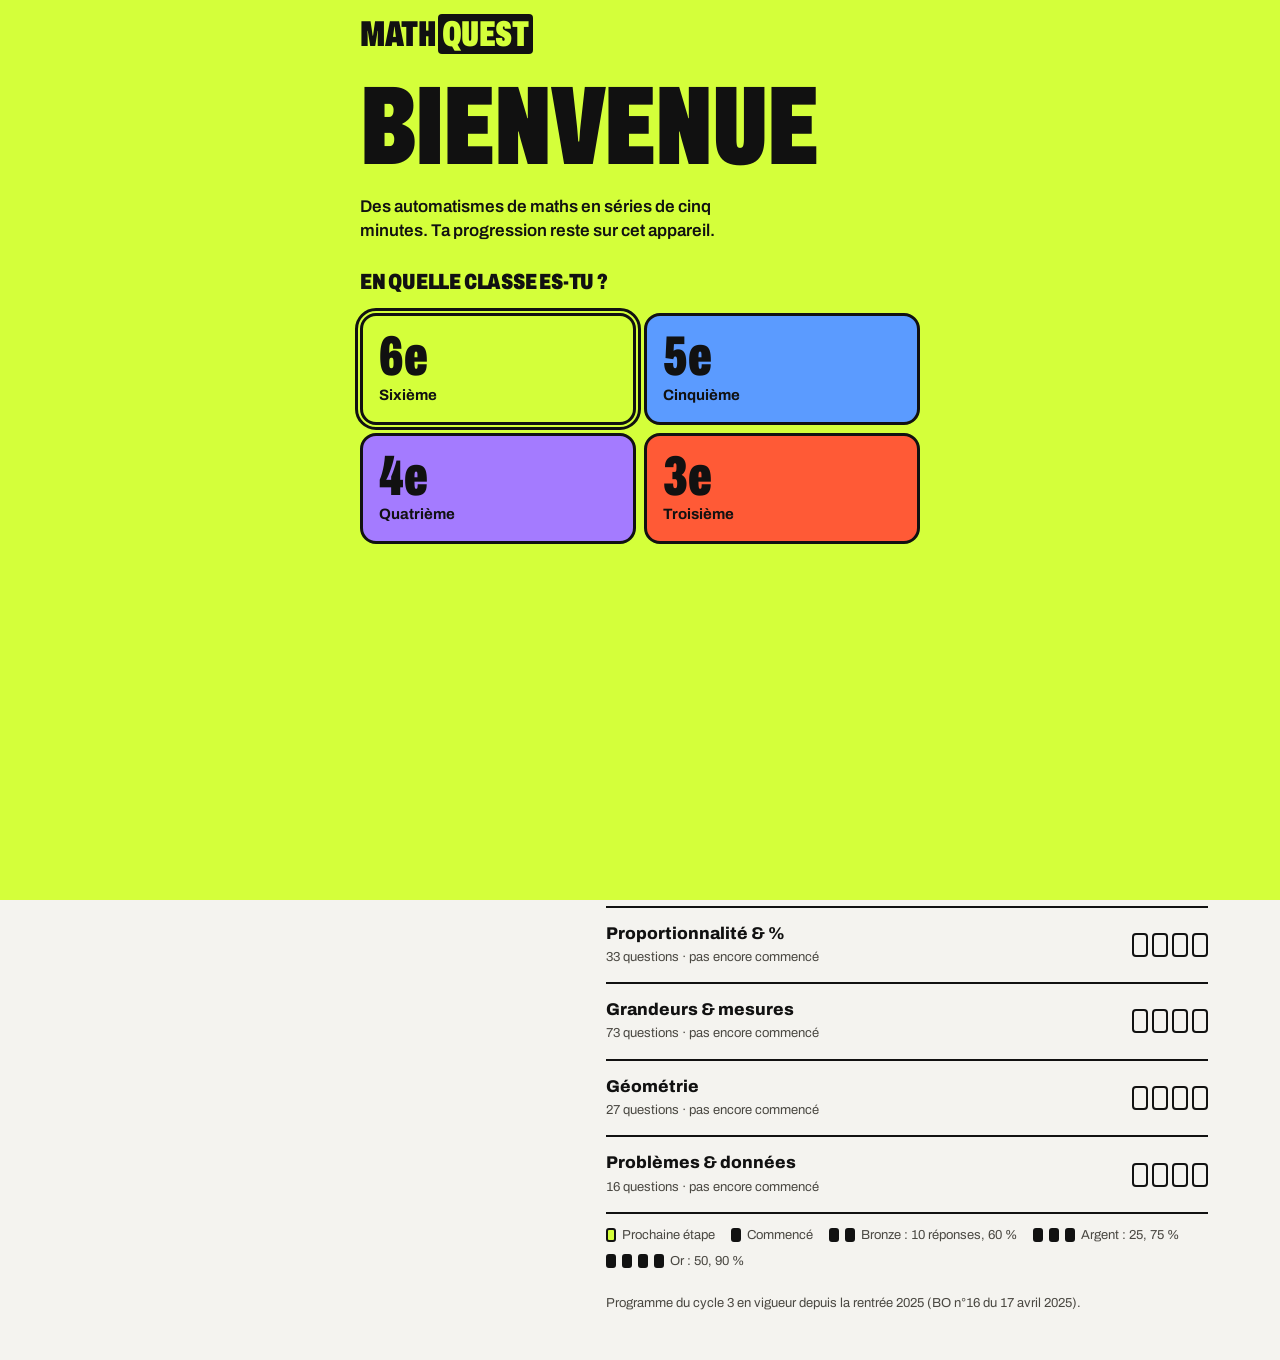
==== commit d461b34b: "MathQuest v3 : parcours adaptatif, différenciation, aménagements, devoirs - Paliers de difficulté pa" ====
--- a/index.html
+++ b/index.html
@@ -14,7 +14,7 @@
 <link rel="apple-touch-icon" href="data:image/svg+xml,%3Csvg xmlns='http://www.w3.org/2000/svg' viewBox='0 0 64 64'%3E%3Crect width='64' height='64' fill='%23111'/%3E%3Cpath d='M14 46V18h7l11 15 11-15h7v28h-8V31l-10 13-10-13v15z' fill='%23D4FF3A'/%3E%3C/svg%3E">
 <link rel="preconnect" href="https://fonts.googleapis.com">
 <link rel="preconnect" href="https://fonts.gstatic.com" crossorigin>
-<link href="https://fonts.googleapis.com/css2?family=Archivo:wdth,wght@62..125,400..900&display=swap" rel="stylesheet">
+<link href="https://fonts.googleapis.com/css2?family=Archivo:wdth,wght@62..125,400..900&family=Atkinson+Hyperlegible:ital,wght@0,400;0,700;1,400&display=swap" rel="stylesheet">
 <style>
 /* MathQuest — univers « Colorway » : un coloris par niveau, encre noire, fond voile. Module : 8 px. */
 :root {
@@ -295,6 +295,8 @@
 
 /* ---------- Résultats ---------- */
 .res .drop { min-height: 300px; }
+.res .drop p { max-width: none; }
+.res .drop .btn { white-space: normal; text-align: left; }
 .drop .score, .layout .drop .score { max-width: none; margin-top: 16px; }
 .drop .score, .score { font-weight: 900; font-stretch: 62%; font-size: 120px; line-height: .85; letter-spacing: -0.03em; }
 .score small { font-size: .45em; }
@@ -429,6 +431,19 @@
 .endbar .btn.ink { background: var(--sail); color: var(--ink); }
 .endbar .btn.line { border-color: var(--sail); color: var(--sail); }
 
+/* Ma classe et espace prof */
+.drop.slim, .layout .drop.slim { min-height: 0; }
+.classcard { margin: 16px 16px 0; padding: 16px; background: var(--paper); border: 2px solid var(--ink); border-radius: var(--r-lg); display: grid; gap: 12px; }
+.classcard h2 { font-size: 22px; }
+.classcard p { font-size: 15px; }
+.form-in .field label { display: block; font-weight: 800; font-size: 14px; margin-bottom: 6px; }
+.classcard .field label { display: block; font-weight: 800; font-size: 14px; margin-bottom: 6px; }
+.msg { background: var(--bad); color: var(--ink); border-radius: var(--r); padding: 10px 12px; font-weight: 700; font-size: 14px; }
+.okmsg { background: var(--ok); color: var(--ink); border-radius: var(--r); padding: 10px 12px; font-weight: 700; font-size: 14px; }
+.classcode { font-weight: 900; font-stretch: 62%; font-size: 64px; line-height: 1; letter-spacing: .04em; max-width: none !important; }
+.notion small { font-size: 12px; }
+.layout .classcard { margin-left: 0; margin-right: 0; }
+
 /* Toast */
 .toast {
   position: fixed; left: 50%; bottom: calc(88px + var(--safe-b)); transform: translateX(-50%); z-index: 90;
@@ -445,6 +460,122 @@
 dialog.sheet p { margin-top: 8px; color: var(--ink-2); }
 dialog.sheet .acts { display: grid; grid-template-columns: 1fr 1fr; gap: 8px; margin-top: 20px; }
 dialog.sheet .btn { padding: 0 12px; font-size: 16px; }
+
+/* ---------- v3 : aujourd'hui, séries enrichies, fiches, trophées, réglages, accueil ---------- */
+:root { --tscale: 1; --font-dys: "Atkinson Hyperlegible", "Archivo", system-ui, sans-serif; }
+
+/* Aujourd'hui */
+.today .mode { background: var(--paper); }
+.today .mode.hw { background: var(--lv); }
+.today .mode.hw .ico { background: var(--ink); color: var(--lv); }
+.badge { min-width: 40px; height: 32px; padding: 0 10px; border-radius: 999px; background: var(--ink); color: var(--lv); font-weight: 900; font-size: 15px; display: grid; place-items: center; white-space: nowrap; }
+.chip { display: inline-block; font-size: 12px; font-weight: 800; border: 2px solid var(--ink); border-radius: 999px; padding: 1px 8px; vertical-align: middle; background: var(--paper); color: var(--ink); }
+
+/* Série : méta, palier, coup de pouce, écoute */
+.q-meta { display: flex; align-items: center; gap: 8px; min-height: 32px; flex-wrap: wrap; }
+.q-meta .grow { flex: 1; }
+.tier { display: inline-flex; gap: 3px; }
+.tier i { width: 10px; height: 14px; border: 2px solid var(--ink); border-radius: 3px; }
+.tier i.f { background: var(--ink); }
+.mini { display: inline-flex; align-items: center; gap: 6px; min-height: 36px; padding: 0 12px; border-radius: 999px; border: 2px solid var(--ink); font-weight: 800; font-size: 14px; background: var(--paper); }
+.mini[aria-expanded="true"] { background: var(--lv); }
+.helpbox { border: 2px dashed var(--ink); border-radius: var(--r); padding: 10px 12px; font-size: 16px; background: var(--paper); }
+.helpbox b { font-weight: 800; }
+.run i.rem { border-style: dashed; }
+.remedy-note { margin-top: 10px; font-size: 14px; font-weight: 700; }
+.fix .how-2 { font-size: 14px; color: var(--ink-2); margin-top: 6px; }
+.sprint-score { display: flex; align-items: baseline; gap: 6px; justify-content: center; }
+.sprint-score b { font-weight: 900; font-stretch: 62%; font-size: 34px; line-height: 1; }
+.sprint-score span { font-size: 13px; font-weight: 700; color: var(--ink-2); }
+.a-zone { position: relative; }
+.flash-mini { position: absolute; inset: 0; z-index: 3; display: grid; place-content: center; text-align: center; gap: 4px; border-radius: var(--r-lg); animation: rise .2s var(--ease-out) both; }
+.flash-mini.ok { background: var(--ok); }
+.flash-mini.ko { background: var(--ink); color: var(--sail); }
+.flash-mini b { font-weight: 900; font-size: 48px; line-height: 1; }
+.flash-mini.ok b svg.i { width: 64px; height: 64px; stroke-width: 3; }
+.flash-mini span { font-weight: 700; font-size: 15px; }
+.row.static { cursor: default; }
+
+/* Taille des questions (aménagement) */
+.play .q-zone, .play .choices, .play .fix, .play .answer, .zone .zq, .zone .tiles { zoom: var(--tscale); }
+
+/* Police adaptée (élèves dys) : on garde la grotesque condensée pour les titres décoratifs, pas pour ce qui se lit. */
+.a-dys body, .a-dys .q-text, .a-dys .choice, .a-dys .fix, .a-dys .review, .a-dys .notion, .a-dys .fiche, .a-dys .row .n, .a-dys .row .s, .a-dys .mode b, .a-dys .mode small, .a-dys .note, .a-dys .helpbox, .a-dys .zone .zq, .a-dys .tile { font-family: var(--font-dys); font-stretch: 100%; letter-spacing: .02em; word-spacing: .08em; }
+.a-dys .q-text { line-height: 1.3; }
+.a-dys .wordmark, .a-dys h1, .a-dys .sec h2, .a-dys .cond, .a-dys .num, .a-dys .score, .a-dys .classcode, .a-dys .pill, .a-dys .badge, .a-dys .display, .a-dys .count3 b, .a-dys .flip b { font-family: var(--font); letter-spacing: normal; word-spacing: normal; }
+@media (max-width: 400px) { .top .pill { padding: 5px 9px; font-size: 13px; } .top .pills { gap: 6px; } .wordmark { font-size: 24px; } }
+.a-dys .note, .a-dys .fix, .a-dys .helpbox, .a-dys .fiche { line-height: 1.6; }
+
+/* Notions cliquables et paliers */
+.notion.pick { width: 100%; text-align: left; border: 0; border-bottom: 1px solid var(--line); background: none; cursor: pointer; }
+.notion.pick:hover > span:first-child, .notion.pick:focus-visible > span:first-child { text-decoration: underline; text-underline-offset: 3px; }
+.tier-txt { display: block; font-size: 12px; color: var(--ink-2); margin-top: 2px; }
+
+/* Fiches méthode */
+.fiches { padding: 0 16px; display: grid; gap: 12px; }
+.fiche { background: var(--paper); border: 2px solid var(--ink); border-radius: var(--r-lg); padding: 14px 16px; display: grid; gap: 8px; }
+.fiche header { display: flex; justify-content: space-between; align-items: baseline; gap: 8px; }
+.fiche h3 { font-weight: 900; font-stretch: 75%; text-transform: uppercase; font-size: 18px; letter-spacing: -0.01em; }
+.fiche .pct { font-weight: 800; font-size: 14px; }
+.fiche .fm { font-weight: 700; font-size: 16px; }
+.fiche .fx { display: grid; grid-template-columns: 1fr auto; gap: 2px 12px; align-items: baseline; border-top: 1px solid var(--line); padding-top: 8px; font-size: 15px; }
+.fiche .fx b { font-weight: 900; font-size: 18px; }
+.fiche .fx small { grid-column: 1 / -1; color: var(--ink-2); font-size: 13px; }
+.fiche .link { justify-self: start; }
+
+/* Trophées */
+.trophies { padding: 0 16px; display: grid; grid-template-columns: repeat(auto-fill, minmax(150px, 1fr)); gap: 8px; }
+.trophy { border: 2px solid var(--line); border-radius: var(--r-lg); padding: 12px; display: grid; gap: 4px; align-content: start; color: var(--ink-3); background: transparent; }
+.trophy .ti { width: 40px; height: 40px; border-radius: var(--r); display: grid; place-items: center; background: var(--shade); color: var(--ink-3); }
+.trophy b { font-weight: 800; font-size: 15px; }
+.trophy small { font-size: 12px; line-height: 1.35; }
+.trophy.on { border-color: var(--ink); background: var(--paper); color: var(--ink); }
+.trophy.on .ti { background: var(--ink); color: var(--lv); }
+.trophy.on small { color: var(--ink-2); }
+
+/* Réglages */
+.settings { padding: 0 16px; display: grid; }
+.setting { display: grid; grid-template-columns: 1fr auto; gap: 12px; align-items: center; padding: 14px 0; border-top: 2px solid var(--ink); }
+.setting:last-child { border-bottom: 2px solid var(--ink); }
+.setting.col { grid-template-columns: 1fr; }
+.setting b { display: block; font-weight: 800; font-size: 16px; }
+.setting small { display: block; font-size: 13px; color: var(--ink-2); margin-top: 2px; }
+.lock-chip { display: inline-block; margin-left: 4px; font-weight: 800; color: var(--ink); background: var(--lv); border-radius: 999px; padding: 0 8px; }
+.switch { width: 60px; height: 34px; border-radius: 999px; background: var(--shade); border: 2px solid var(--ink); position: relative; transition: background .2s; flex: none; }
+.switch i { position: absolute; top: 3px; left: 3px; width: 24px; height: 24px; border-radius: 999px; background: var(--ink); transition: transform .2s var(--ease-out); }
+.switch[aria-checked="true"] { background: var(--lv); }
+.switch[aria-checked="true"] i { transform: translateX(26px); }
+.switch[disabled], .seg button[disabled] { opacity: .55; cursor: not-allowed; }
+
+/* Devoirs (prof) */
+.seg.grp { margin: 0 16px; grid-auto-flow: row; grid-template-columns: 1fr 1fr; border-radius: var(--r-lg); }
+.layout .seg.grp { margin: 0; }
+.works { padding: 0 16px; display: grid; gap: 8px; }
+.work { display: grid; grid-template-columns: 1fr auto; gap: 12px; align-items: center; background: var(--paper); border: 2px solid var(--ink); border-radius: var(--r-lg); padding: 12px 12px 12px 16px; }
+.work b { display: block; font-weight: 800; font-size: 16px; }
+.work small { display: block; font-size: 13px; color: var(--ink-2); margin-top: 2px; }
+
+/* Accueil première fois */
+.onboard { position: fixed; inset: 0; z-index: 70; background: var(--lv); overflow-y: auto; padding: calc(16px + var(--safe-t)) 16px calc(24px + var(--safe-b)); }
+.ob-in { max-width: 560px; margin: 0 auto; display: grid; gap: 16px; }
+.onboard .display { font-size: clamp(56px, 18vw, 112px); margin-top: 8px; }
+.ob-lead { font-size: 17px; font-weight: 600; max-width: 40ch; }
+.onboard h2 { font-size: 22px; margin-top: 8px; }
+.ob-levels { display: grid; grid-template-columns: 1fr 1fr; gap: 8px; }
+.ob-level { background: var(--lv); border: 3px solid var(--ink); border-radius: var(--r-lg); padding: 16px; text-align: left; display: grid; gap: 2px; min-height: 108px; transition: transform .15s var(--ease-out); }
+.ob-level:active { transform: scale(.97); }
+.ob-level b { font-weight: 900; font-stretch: 62%; font-size: 56px; line-height: .9; }
+.ob-level span { font-weight: 700; font-size: 15px; }
+.ob-level[data-level="6eme"] { --lv: var(--volt); }
+.ob-level[data-level="5eme"] { --lv: var(--blue); }
+.ob-level[data-level="4eme"] { --lv: var(--grape); }
+.ob-level[data-level="3eme"] { --lv: var(--infra); }
+.onboard .modes { padding: 0; }
+.onboard .mode { background: var(--paper); }
+.ob-foot { font-size: 14px; }
+.ob-foot .link { display: inline-flex; align-items: center; gap: 4px; }
+
+.a-calm *, .a-calm *::before, .a-calm *::after { animation-duration: .01ms !important; transition-duration: .01ms !important; }
 
 /* ---------- Grand écran ---------- */
 @media (min-width: 900px) {
@@ -468,6 +599,7 @@
   .layout .levels { margin: 16px 0 0; }
   .layout .sec, .layout .rows, .layout .modes, .layout .notions, .layout .note, .layout .legend, .layout .form, .layout .rules, .layout .review, .layout .bottom-actions { padding-left: 0; padding-right: 0; }
   .layout .note, .layout .kpis, .layout .xp, .layout .warnbox { margin-left: 0; margin-right: 0; }
+  .layout .fiches, .layout .trophies, .layout .settings, .layout .works { padding-left: 0; padding-right: 0; }
   .layout .ledger { width: 100%; margin: 0; }
   .layout .sec:first-child { padding-top: 16px; }
   .back { padding: 0; }
@@ -489,7 +621,8 @@
 <div id="app"></div>
 <noscript><p style="padding:24px">MathQuest a besoin de JavaScript pour fonctionner.</p></noscript>
 <script>
-window.__MQ_DATA = {"chapters":{"6eme":[{"id":"6e-calcul","name":"Calcul mental & tables","emoji":"🧮","colorClass":"text-game-gold","borderClass":"border-game-gold","bgClass":"bg-game-gold","prefixes":["Tables","Additions","Soustractions","Doubles","Moitiés","Triples","×10","Compléments","Division simple","Carrés","Calcul astucieux"]},{"id":"6e-entiers","name":"Entiers & division","emoji":"🔢","colorClass":"text-game-teal","borderClass":"border-game-teal","bgClass":"bg-game-teal","prefixes":["Numération","Division euclidienne","Multiples et diviseurs","Critères de divisibilité","Ordre de grandeur"]},{"id":"6e-decimaux","name":"Nombres décimaux","emoji":"💧","colorClass":"text-game-mint","borderClass":"border-game-mint","bgClass":"bg-game-mint","prefixes":["Décimaux"]},{"id":"6e-fractions","name":"Fractions","emoji":"🍕","colorClass":"text-game-coral","borderClass":"border-game-coral","bgClass":"bg-game-coral","prefixes":["Fractions"]},{"id":"6e-proportionnalite","name":"Proportionnalité & %","emoji":"⚖️","colorClass":"text-game-purple","borderClass":"border-game-purple","bgClass":"bg-game-purple","prefixes":["Proportionnalité","Pourcentages","Échelles"]},{"id":"6e-grandeurs","name":"Grandeurs & mesures","emoji":"📏","colorClass":"text-game-pink","borderClass":"border-game-pink","bgClass":"bg-game-pink","prefixes":["Conversions","Durées","Périmètres","Aires","Volumes","Angles"]},{"id":"6e-geometrie","name":"Géométrie","emoji":"📐","colorClass":"text-game-teal","borderClass":"border-game-teal","bgClass":"bg-game-teal","prefixes":["Géométrie"]},{"id":"6e-problemes","name":"Problèmes & données","emoji":"🧩","colorClass":"text-game-gold","borderClass":"border-game-gold","bgClass":"bg-game-gold","prefixes":["Problèmes","Tableaux"]}],"5eme":[{"id":"5e-entiers","name":"Nombres entiers & priorités","emoji":"🔢","colorClass":"text-game-gold","borderClass":"border-game-gold","bgClass":"bg-game-gold","prefixes":["Priorités opératoires","Distributivité numérique","Multiples et diviseurs","Divisibilité","Division euclidienne","Termes et facteurs","Décomposer","Nombres premiers","Décomposition","Décimaux : division"]},{"id":"5e-relatifs","name":"Nombres relatifs","emoji":"🌡️","colorClass":"text-game-teal","borderClass":"border-game-teal","bgClass":"bg-game-teal","prefixes":["Relatifs","Opposé","Comparer des relatifs","Compléments à trou","Décimaux : opérations"]},{"id":"5e-rationnels","name":"Nombres rationnels","emoji":"🍕","colorClass":"text-game-coral","borderClass":"border-game-coral","bgClass":"bg-game-coral","prefixes":["Fractions égales","Comparer des fractions","Écriture mixte","Fractions : écriture décimale","Add/sub fractions","Fraction d'un nombre","Pourcentages simples","Écritures d'un nombre","Quotients à trou","Fractions : repérage","Fractions : produit","Fractions : problèmes"]},{"id":"5e-puissances","name":"Puissances","emoji":"⚡","colorClass":"text-game-purple","borderClass":"border-game-purple","bgClass":"bg-game-purple","prefixes":["Carrés de 0 à 12","Cubes","Puissances simples","Écrire en puissance"]},{"id":"5e-litteral","name":"Calcul littéral","emoji":"✏️","colorClass":"text-game-pink","borderClass":"border-game-pink","bgClass":"bg-game-pink","prefixes":["Motifs évolutifs","Formules littérales","Substitution","Somme ou produit","Développer k(a+b)","Réduire ax+b","Égalité vraie ou fausse","Équation x+b=c","Équation ax=c","Programme de calcul"]},{"id":"5e-grandeurs","name":"Grandeurs & mesures","emoji":"📏","colorClass":"text-game-mint","borderClass":"border-game-mint","bgClass":"bg-game-mint","prefixes":["Volumes","Unités de volume","Aire du disque","Aire du triangle","Angles","Périmètres","Aires","Solides"]},{"id":"5e-geometrie","name":"Géométrie plane","emoji":"📐","colorClass":"text-game-purple","borderClass":"border-game-purple","bgClass":"bg-game-purple","prefixes":["Triangles","Symétrie centrale","Parallélisme","Parallélogrammes","Repérage"]},{"id":"5e-donnees","name":"Statistiques & probabilités","emoji":"🎲","colorClass":"text-game-gold","borderClass":"border-game-gold","bgClass":"bg-game-gold","prefixes":["Moyenne simple","Effectif","Fréquence","Probabilité simple","Échelle de proba","Statistiques"]},{"id":"5e-proportionnalite","name":"Proportionnalité & fonctions","emoji":"⚖️","colorClass":"text-game-teal","borderClass":"border-game-teal","bgClass":"bg-game-teal","prefixes":["Proportionnalité","Pourcentage de voix","En fonction de","Tableau de valeurs"]}],"4eme":[{"id":"4e-relatifs","name":"Relatifs : × et ÷","emoji":"🌡️","colorClass":"text-game-teal","borderClass":"border-game-teal","bgClass":"bg-game-teal","prefixes":["Relatifs"]},{"id":"4e-fractions","name":"Fractions & quotients","emoji":"🍕","colorClass":"text-game-coral","borderClass":"border-game-coral","bgClass":"bg-game-coral","prefixes":["Fractions"]},{"id":"4e-puissances","name":"Puissances","emoji":"⚡","colorClass":"text-game-purple","borderClass":"border-game-purple","bgClass":"bg-game-purple","prefixes":["Puissances","Notation scientifique","Préfixes"]},{"id":"4e-litteral","name":"Calcul littéral","emoji":"✏️","colorClass":"text-game-pink","borderClass":"border-game-pink","bgClass":"bg-game-pink","prefixes":["Développer","Double distributivité","Réduire","Factoriser","Substitution"]},{"id":"4e-equations","name":"Équations","emoji":"🎯","colorClass":"text-game-gold","borderClass":"border-game-gold","bgClass":"bg-game-gold","prefixes":["Équation","Tester une égalité","Mise en équation"]},{"id":"4e-proportionnalite","name":"Proportionnalité & vitesses","emoji":"⚖️","colorClass":"text-game-mint","borderClass":"border-game-mint","bgClass":"bg-game-mint","prefixes":["Quatrième proportionnelle","Proportionnalité","Pourcentages","Vitesse","Ratio"]},{"id":"4e-geometrie","name":"Pythagore & géométrie","emoji":"📐","colorClass":"text-game-teal","borderClass":"border-game-teal","bgClass":"bg-game-teal","prefixes":["Pythagore","Racines","Volumes","Angles","Translation","Triangles","Repérage"]},{"id":"4e-donnees","name":"Statistiques & probabilités","emoji":"🎲","colorClass":"text-game-gold","borderClass":"border-game-gold","bgClass":"bg-game-gold","prefixes":["Moyenne","Médiane","Étendue","Fréquence","Probabilité","Statistiques"]},{"id":"4e-fonctions","name":"Fonctions & formules","emoji":"📈","colorClass":"text-game-purple","borderClass":"border-game-purple","bgClass":"bg-game-purple","prefixes":["Programme de calcul","Formule","Tableau de valeurs","Proportionnel ?"]}],"3eme":[{"id":"3e-nombres","name":"Nombres & calculs","emoji":"🔢","colorClass":"text-game-gold","borderClass":"border-game-gold","bgClass":"bg-game-gold","prefixes":["Relatifs","Fraction","Quotients","Add/sub","Multiplier","Diviser","Écritures","Puissances","Notation","Carrés","Racines","Encadrer","Priorités","Tables","Double, triple","Nombres premiers","Décomposition","PGCD","Arithmétique","Critères","Préfixes"]},{"id":"3e-litteral","name":"Calcul littéral & équations","emoji":"✏️","colorClass":"text-game-pink","borderClass":"border-game-pink","bgClass":"bg-game-pink","prefixes":["Programme de calcul","Substitution","Distributivité","Double distributivité","Identité","Différence de carrés","Équation","Calcul littéral","Développer","Factoriser","Réduire","Simplifier","Inéquation"]},{"id":"3e-fonctions","name":"Fonctions","emoji":"📈","colorClass":"text-game-purple","borderClass":"border-game-purple","bgClass":"bg-game-purple","prefixes":["Fonction"]},{"id":"3e-proportionnalite","name":"Proportionnalité & grandeurs","emoji":"⚖️","colorClass":"text-game-mint","borderClass":"border-game-mint","bgClass":"bg-game-mint","prefixes":["Pourcentage","Augmentation","Proportionnalité","Partage","Vitesse","Conversions","Grandeurs composées","Échelle"]},{"id":"3e-geometrie","name":"Géométrie","emoji":"📐","colorClass":"text-game-teal","borderClass":"border-game-teal","bgClass":"bg-game-teal","prefixes":["Thalès","Trigonométrie","Agrandissement","Pythagore","Transformations","Triangles semblables","Sphère","Sections","Repérage","Vecteurs","Triangles"]},{"id":"3e-donnees","name":"Statistiques & probabilités","emoji":"🎲","colorClass":"text-game-coral","borderClass":"border-game-coral","bgClass":"bg-game-coral","prefixes":["Moyenne","Médiane","Étendue","Probabilité","Événement","Statistiques"]},{"id":"3e-brevet","name":"Spécial Brevet","emoji":"🎓","colorClass":"text-game-gold","borderClass":"border-game-gold","bgClass":"bg-game-gold","prefixes":["Brevet"]}]},"entretien":{"6eme":null,"5eme":{"id":"5e-entretien","name":"Entretien (tables, calcul mental)","emoji":"🧠","colorClass":"text-game-mint","borderClass":"border-game-mint","bgClass":"bg-game-mint","prefixes":[]},"4eme":{"id":"4e-entretien","name":"Révisions de 5ème","emoji":"🔁","colorClass":"text-game-mint","borderClass":"border-game-mint","bgClass":"bg-game-mint","prefixes":[]},"3eme":{"id":"3e-entretien","name":"Révisions de 4ème","emoji":"🔁","colorClass":"text-game-mint","borderClass":"border-game-mint","bgClass":"bg-game-mint","prefixes":[]}},"levels":{"6eme":{"own":[{"text":"2 × 2","answer":"4","category":"Tables","hint":"Révise la table concernée : elle doit être immédiate."},{"text":"2 × 3","answer":"6","category":"Tables","hint":"Révise la table concernée : elle doit être immédiate."},{"text":"2 × 4","answer":"8","category":"Tables","hint":"Révise la table concernée : elle doit être immédiate."},{"text":"2 × 5","answer":"10","category":"Tables","hint":"Révise la table concernée : elle doit être immédiate."},{"text":"2 × 6","answer":"12","category":"Tables","hint":"Révise la table concernée : elle doit être immédiate."},{"text":"2 × 7","answer":"14","category":"Tables","hint":"Révise la table concernée : elle doit être immédiate."},{"text":"2 × 8","answer":"16","category":"Tables","hint":"Révise la table concernée : elle doit être immédiate."},{"text":"2 × 9","answer":"18","category":"Tables","hint":"Révise la table concernée : elle doit être immédiate."},{"text":"2 × 10","answer":"20","category":"Tables","hint":"Révise la table concernée : elle doit être immédiate."},{"text":"2 × 11","answer":"22","category":"Tables","hint":"Révise la table concernée : elle doit être immédiate."},{"text":"2 × 12","answer":"24","category":"Tables","hint":"Révise la table concernée : elle doit être immédiate."},{"text":"3 × 2","answer":"6","category":"Tables","hint":"Révise la table concernée : elle doit être immédiate."},{"text":"3 × 3","answer":"9","category":"Tables","hint":"Révise la table concernée : elle doit être immédiate."},{"text":"3 × 4","answer":"12","category":"Tables","hint":"Révise la table concernée : elle doit être immédiate."},{"text":"3 × 5","answer":"15","category":"Tables","hint":"Révise la table concernée : elle doit être immédiate."},{"text":"3 × 6","answer":"18","category":"Tables","hint":"Révise la table concernée : elle doit être immédiate."},{"text":"3 × 7","answer":"21","category":"Tables","hint":"Révise la table concernée : elle doit être immédiate."},{"text":"3 × 8","answer":"24","category":"Tables","hint":"Révise la table concernée : elle doit être immédiate."},{"text":"3 × 9","answer":"27","category":"Tables","hint":"Révise la table concernée : elle doit être immédiate."},{"text":"3 × 10","answer":"30","category":"Tables","hint":"Révise la table concernée : elle doit être immédiate."},{"text":"3 × 11","answer":"33","category":"Tables","hint":"Révise la table concernée : elle doit être immédiate."},{"text":"3 × 12","answer":"36","category":"Tables","hint":"Révise la table concernée : elle doit être immédiate."},{"text":"4 × 2","answer":"8","category":"Tables","hint":"Révise la table concernée : elle doit être immédiate."},{"text":"4 × 3","answer":"12","category":"Tables","hint":"Révise la table concernée : elle doit être immédiate."},{"text":"4 × 4","answer":"16","category":"Tables","hint":"Révise la table concernée : elle doit être immédiate."},{"text":"4 × 5","answer":"20","category":"Tables","hint":"Révise la table concernée : elle doit être immédiate."},{"text":"4 × 6","answer":"24","category":"Tables","hint":"Révise la table concernée : elle doit être immédiate."},{"text":"4 × 7","answer":"28","category":"Tables","hint":"Révise la table concernée : elle doit être immédiate."},{"text":"4 × 8","answer":"32","category":"Tables","hint":"Révise la table concernée : elle doit être immédiate."},{"text":"4 × 9","answer":"36","category":"Tables","hint":"Révise la table concernée : elle doit être immédiate."},{"text":"4 × 10","answer":"40","category":"Tables","hint":"Révise la table concernée : elle doit être immédiate."},{"text":"4 × 11","answer":"44","category":"Tables","hint":"Révise la table concernée : elle doit être immédiate."},{"text":"4 × 12","answer":"48","category":"Tables","hint":"Révise la table concernée : elle doit être immédiate."},{"text":"5 × 2","answer":"10","category":"Tables","hint":"Révise la table concernée : elle doit être immédiate."},{"text":"5 × 3","answer":"15","category":"Tables","hint":"Révise la table concernée : elle doit être immédiate."},{"text":"5 × 4","answer":"20","category":"Tables","hint":"Révise la table concernée : elle doit être immédiate."},{"text":"5 × 5","answer":"25","category":"Tables","hint":"Révise la table concernée : elle doit être immédiate."},{"text":"5 × 6","answer":"30","category":"Tables","hint":"Révise la table concernée : elle doit être immédiate."},{"text":"5 × 7","answer":"35","category":"Tables","hint":"Révise la table concernée : elle doit être immédiate."},{"text":"5 × 8","answer":"40","category":"Tables","hint":"Révise la table concernée : elle doit être immédiate."},{"text":"5 × 9","answer":"45","category":"Tables","hint":"Révise la table concernée : elle doit être immédiate."},{"text":"5 × 10","answer":"50","category":"Tables","hint":"Révise la table concernée : elle doit être immédiate."},{"text":"5 × 11","answer":"55","category":"Tables","hint":"Révise la table concernée : elle doit être immédiate."},{"text":"5 × 12","answer":"60","category":"Tables","hint":"Révise la table concernée : elle doit être immédiate."},{"text":"6 × 2","answer":"12","category":"Tables","hint":"Révise la table concernée : elle doit être immédiate."},{"text":"6 × 3","answer":"18","category":"Tables","hint":"Révise la table concernée : elle doit être immédiate."},{"text":"6 × 4","answer":"24","category":"Tables","hint":"Révise la table concernée : elle doit être immédiate."},{"text":"6 × 5","answer":"30","category":"Tables","hint":"Révise la table concernée : elle doit être immédiate."},{"text":"6 × 6","answer":"36","category":"Tables","hint":"Révise la table concernée : elle doit être immédiate."},{"text":"6 × 7","answer":"42","category":"Tables","hint":"Révise la table concernée : elle doit être immédiate."},{"text":"6 × 8","answer":"48","category":"Tables","hint":"Révise la table concernée : elle doit être immédiate."},{"text":"6 × 9","answer":"54","category":"Tables","hint":"Révise la table concernée : elle doit être immédiate."},{"text":"6 × 10","answer":"60","category":"Tables","hint":"Révise la table concernée : elle doit être immédiate."},{"text":"6 × 11","answer":"66","category":"Tables","hint":"Révise la table concernée : elle doit être immédiate."},{"text":"6 × 12","answer":"72","category":"Tables","hint":"Révise la table concernée : elle doit être immédiate."},{"text":"7 × 2","answer":"14","category":"Tables","hint":"Révise la table concernée : elle doit être immédiate."},{"text":"7 × 3","answer":"21","category":"Tables","hint":"Révise la table concernée : elle doit être immédiate."},{"text":"7 × 4","answer":"28","category":"Tables","hint":"Révise la table concernée : elle doit être immédiate."},{"text":"7 × 5","answer":"35","category":"Tables","hint":"Révise la table concernée : elle doit être immédiate."},{"text":"7 × 6","answer":"42","category":"Tables","hint":"Révise la table concernée : elle doit être immédiate."},{"text":"7 × 7","answer":"49","category":"Tables","hint":"Révise la table concernée : elle doit être immédiate."},{"text":"7 × 8","answer":"56","category":"Tables","hint":"Révise la table concernée : elle doit être immédiate."},{"text":"7 × 9","answer":"63","category":"Tables","hint":"Révise la table concernée : elle doit être immédiate."},{"text":"7 × 10","answer":"70","category":"Tables","hint":"Révise la table concernée : elle doit être immédiate."},{"text":"7 × 11","answer":"77","category":"Tables","hint":"Révise la table concernée : elle doit être immédiate."},{"text":"7 × 12","answer":"84","category":"Tables","hint":"Révise la table concernée : elle doit être immédiate."},{"text":"8 × 2","answer":"16","category":"Tables","hint":"Révise la table concernée : elle doit être immédiate."},{"text":"8 × 3","answer":"24","category":"Tables","hint":"Révise la table concernée : elle doit être immédiate."},{"text":"8 × 4","answer":"32","category":"Tables","hint":"Révise la table concernée : elle doit être immédiate."},{"text":"8 × 5","answer":"40","category":"Tables","hint":"Révise la table concernée : elle doit être immédiate."},{"text":"8 × 6","answer":"48","category":"Tables","hint":"Révise la table concernée : elle doit être immédiate."},{"text":"8 × 7","answer":"56","category":"Tables","hint":"Révise la table concernée : elle doit être immédiate."},{"text":"8 × 8","answer":"64","category":"Tables","hint":"Révise la table concernée : elle doit être immédiate."},{"text":"8 × 9","answer":"72","category":"Tables","hint":"Révise la table concernée : elle doit être immédiate."},{"text":"8 × 10","answer":"80","category":"Tables","hint":"Révise la table concernée : elle doit être immédiate."},{"text":"8 × 11","answer":"88","category":"Tables","hint":"Révise la table concernée : elle doit être immédiate."},{"text":"8 × 12","answer":"96","category":"Tables","hint":"Révise la table concernée : elle doit être immédiate."},{"text":"9 × 2","answer":"18","category":"Tables","hint":"Révise la table concernée : elle doit être immédiate."},{"text":"9 × 3","answer":"27","category":"Tables","hint":"Révise la table concernée : elle doit être immédiate."},{"text":"9 × 4","answer":"36","category":"Tables","hint":"Révise la table concernée : elle doit être immédiate."},{"text":"9 × 5","answer":"45","category":"Tables","hint":"Révise la table concernée : elle doit être immédiate."},{"text":"9 × 6","answer":"54","category":"Tables","hint":"Révise la table concernée : elle doit être immédiate."},{"text":"9 × 7","answer":"63","category":"Tables","hint":"Révise la table concernée : elle doit être immédiate."},{"text":"9 × 8","answer":"72","category":"Tables","hint":"Révise la table concernée : elle doit être immédiate."},{"text":"9 × 9","answer":"81","category":"Tables","hint":"Révise la table concernée : elle doit être immédiate."},{"text":"9 × 10","answer":"90","category":"Tables","hint":"Révise la table concernée : elle doit être immédiate."},{"text":"9 × 11","answer":"99","category":"Tables","hint":"Révise la table concernée : elle doit être immédiate."},{"text":"9 × 12","answer":"108","category":"Tables","hint":"Révise la table concernée : elle doit être immédiate."},{"text":"10 × 2","answer":"20","category":"Tables","hint":"Révise la table concernée : elle doit être immédiate."},{"text":"10 × 3","answer":"30","category":"Tables","hint":"Révise la table concernée : elle doit être immédiate."},{"text":"10 × 4","answer":"40","category":"Tables","hint":"Révise la table concernée : elle doit être immédiate."},{"text":"10 × 5","answer":"50","category":"Tables","hint":"Révise la table concernée : elle doit être immédiate."},{"text":"10 × 6","answer":"60","category":"Tables","hint":"Révise la table concernée : elle doit être immédiate."},{"text":"10 × 7","answer":"70","category":"Tables","hint":"Révise la table concernée : elle doit être immédiate."},{"text":"10 × 8","answer":"80","category":"Tables","hint":"Révise la table concernée : elle doit être immédiate."},{"text":"10 × 9","answer":"90","category":"Tables","hint":"Révise la table concernée : elle doit être immédiate."},{"text":"10 × 10","answer":"100","category":"Tables","hint":"Révise la table concernée : elle doit être immédiate."},{"text":"10 × 11","answer":"110","category":"Tables","hint":"Révise la table concernée : elle doit être immédiate."},{"text":"10 × 12","answer":"120","category":"Tables","hint":"Révise la table concernée : elle doit être immédiate."},{"text":"11 × 2","answer":"22","category":"Tables","hint":"Révise la table concernée : elle doit être immédiate."},{"text":"11 × 3","answer":"33","category":"Tables","hint":"Révise la table concernée : elle doit être immédiate."},{"text":"11 × 4","answer":"44","category":"Tables","hint":"Révise la table concernée : elle doit être immédiate."},{"text":"11 × 5","answer":"55","category":"Tables","hint":"Révise la table concernée : elle doit être immédiate."},{"text":"11 × 6","answer":"66","category":"Tables","hint":"Révise la table concernée : elle doit être immédiate."},{"text":"11 × 7","answer":"77","category":"Tables","hint":"Révise la table concernée : elle doit être immédiate."},{"text":"11 × 8","answer":"88","category":"Tables","hint":"Révise la table concernée : elle doit être immédiate."},{"text":"11 × 9","answer":"99","category":"Tables","hint":"Révise la table concernée : elle doit être immédiate."},{"text":"11 × 10","answer":"110","category":"Tables","hint":"Révise la table concernée : elle doit être immédiate."},{"text":"11 × 11","answer":"121","category":"Tables","hint":"Révise la table concernée : elle doit être immédiate."},{"text":"11 × 12","answer":"132","category":"Tables","hint":"Révise la table concernée : elle doit être immédiate."},{"text":"12 × 2","answer":"24","category":"Tables","hint":"Révise la table concernée : elle doit être immédiate."},{"text":"12 × 3","answer":"36","category":"Tables","hint":"Révise la table concernée : elle doit être immédiate."},{"text":"12 × 4","answer":"48","category":"Tables","hint":"Révise la table concernée : elle doit être immédiate."},{"text":"12 × 5","answer":"60","category":"Tables","hint":"Révise la table concernée : elle doit être immédiate."},{"text":"12 × 6","answer":"72","category":"Tables","hint":"Révise la table concernée : elle doit être immédiate."},{"text":"12 × 7","answer":"84","category":"Tables","hint":"Révise la table concernée : elle doit être immédiate."},{"text":"12 × 8","answer":"96","category":"Tables","hint":"Révise la table concernée : elle doit être immédiate."},{"text":"12 × 9","answer":"108","category":"Tables","hint":"Révise la table concernée : elle doit être immédiate."},{"text":"12 × 10","answer":"120","category":"Tables","hint":"Révise la table concernée : elle doit être immédiate."},{"text":"12 × 11","answer":"132","category":"Tables","hint":"Révise la table concernée : elle doit être immédiate."},{"text":"12 × 12","answer":"144","category":"Tables","hint":"Révise la table concernée : elle doit être immédiate."},{"text":"54 + 35","answer":"89","category":"Additions"},{"text":"28 + 95","answer":"123","category":"Additions"},{"text":"73 + 91","answer":"164","category":"Additions"},{"text":"65 + 93","answer":"158","category":"Additions"},{"text":"43 + 91","answer":"134","category":"Additions"},{"text":"27 + 99","answer":"126","category":"Additions"},{"text":"93 + 70","answer":"163","category":"Additions"},{"text":"53 + 73","answer":"126","category":"Additions"},{"text":"74 + 71","answer":"145","category":"Additions"},{"text":"56 + 65","answer":"121","category":"Additions"},{"text":"32 + 30","answer":"62","category":"Additions"},{"text":"64 + 57","answer":"121","category":"Additions"},{"text":"61 + 98","answer":"159","category":"Additions"},{"text":"35 + 29","answer":"64","category":"Additions"},{"text":"81 + 45","answer":"126","category":"Additions"},{"text":"115 − 2","answer":"113","category":"Soustractions"},{"text":"130 − 3","answer":"127","category":"Soustractions"},{"text":"63 − 26","answer":"37","category":"Soustractions"},{"text":"125 − 42","answer":"83","category":"Soustractions"},{"text":"110 − 31","answer":"79","category":"Soustractions"},{"text":"94 − 17","answer":"77","category":"Soustractions"},{"text":"61 − 28","answer":"33","category":"Soustractions"},{"text":"94 − 18","answer":"76","category":"Soustractions"},{"text":"130 − 34","answer":"96","category":"Soustractions"},{"text":"83 − 9","answer":"74","category":"Soustractions"},{"text":"86 − 38","answer":"48","category":"Soustractions"},{"text":"67 − 5","answer":"62","category":"Soustractions"},{"text":"60 − 40","answer":"20","category":"Soustractions"},{"text":"67 − 4","answer":"63","category":"Soustractions"},{"text":"149 − 32","answer":"117","category":"Soustractions"},{"text":"Double de 1","answer":"2","category":"Doubles"},{"text":"Double de 2","answer":"4","category":"Doubles"},{"text":"Double de 3","answer":"6","category":"Doubles"},{"text":"Double de 4","answer":"8","category":"Doubles"},{"text":"Double de 5","answer":"10","category":"Doubles"},{"text":"Double de 6","answer":"12","category":"Doubles"},{"text":"Double de 7","answer":"14","category":"Doubles"},{"text":"Double de 8","answer":"16","category":"Doubles"},{"text":"Double de 9","answer":"18","category":"Doubles"},{"text":"Double de 10","answer":"20","category":"Doubles"},{"text":"Double de 11","answer":"22","category":"Doubles"},{"text":"Double de 12","answer":"24","category":"Doubles"},{"text":"Double de 13","answer":"26","category":"Doubles"},{"text":"Double de 14","answer":"28","category":"Doubles"},{"text":"Double de 15","answer":"30","category":"Doubles"},{"text":"Double de 16","answer":"32","category":"Doubles"},{"text":"Double de 17","answer":"34","category":"Doubles"},{"text":"Double de 18","answer":"36","category":"Doubles"},{"text":"Double de 19","answer":"38","category":"Doubles"},{"text":"Double de 20","answer":"40","category":"Doubles"},{"text":"Moitié de 2","answer":"1","category":"Moitiés"},{"text":"Moitié de 4","answer":"2","category":"Moitiés"},{"text":"Moitié de 6","answer":"3","category":"Moitiés"},{"text":"Moitié de 8","answer":"4","category":"Moitiés"},{"text":"Moitié de 10","answer":"5","category":"Moitiés"},{"text":"Moitié de 12","answer":"6","category":"Moitiés"},{"text":"Moitié de 14","answer":"7","category":"Moitiés"},{"text":"Moitié de 16","answer":"8","category":"Moitiés"},{"text":"Moitié de 18","answer":"9","category":"Moitiés"},{"text":"Moitié de 20","answer":"10","category":"Moitiés"},{"text":"Moitié de 22","answer":"11","category":"Moitiés"},{"text":"Moitié de 24","answer":"12","category":"Moitiés"},{"text":"Moitié de 26","answer":"13","category":"Moitiés"},{"text":"Moitié de 28","answer":"14","category":"Moitiés"},{"text":"Moitié de 30","answer":"15","category":"Moitiés"},{"text":"Moitié de 50","answer":"25","category":"Moitiés"},{"text":"Moitié de 100","answer":"50","category":"Moitiés"},{"text":"Moitié de 200","answer":"100","category":"Moitiés"},{"text":"Moitié de 400","answer":"200","category":"Moitiés"},{"text":"Moitié de 60","answer":"30","category":"Moitiés"},{"text":"Moitié de 80","answer":"40","category":"Moitiés"},{"text":"17 × 10","answer":"170","category":"×10, ×100, ×1000"},{"text":"5 × 10","answer":"50","category":"×10, ×100, ×1000"},{"text":"21 × 10","answer":"210","category":"×10, ×100, ×1000"},{"text":"35 × 100","answer":"3500","category":"×10, ×100, ×1000"},{"text":"41 × 100","answer":"4100","category":"×10, ×100, ×1000"},{"text":"37 × 100","answer":"3700","category":"×10, ×100, ×1000"},{"text":"28 × 1000","answer":"28000","category":"×10, ×100, ×1000"},{"text":"52 × 1000","answer":"52000","category":"×10, ×100, ×1000"},{"text":"58 × 1000","answer":"58000","category":"×10, ×100, ×1000"},{"text":"100 − 62","answer":"38","category":"Compléments à 100","hint":"On cherche ce qu'il manque pour atteindre la dizaine ou la centaine."},{"text":"100 − 97","answer":"3","category":"Compléments à 100","hint":"On cherche ce qu'il manque pour atteindre la dizaine ou la centaine."},{"text":"100 − 44","answer":"56","category":"Compléments à 100","hint":"On cherche ce qu'il manque pour atteindre la dizaine ou la centaine."},{"text":"100 − 65","answer":"35","category":"Compléments à 100","hint":"On cherche ce qu'il manque pour atteindre la dizaine ou la centaine."},{"text":"100 − 12","answer":"88","category":"Compléments à 100","hint":"On cherche ce qu'il manque pour atteindre la dizaine ou la centaine."},{"text":"100 − 74","answer":"26","category":"Compléments à 100","hint":"On cherche ce qu'il manque pour atteindre la dizaine ou la centaine."},{"text":"100 − 16","answer":"84","category":"Compléments à 100","hint":"On cherche ce qu'il manque pour atteindre la dizaine ou la centaine."},{"text":"Triple de 1","answer":"3","category":"Triples"},{"text":"Triple de 2","answer":"6","category":"Triples"},{"text":"Triple de 3","answer":"9","category":"Triples"},{"text":"Triple de 4","answer":"12","category":"Triples"},{"text":"Triple de 5","answer":"15","category":"Triples"},{"text":"Triple de 6","answer":"18","category":"Triples"},{"text":"Triple de 7","answer":"21","category":"Triples"},{"text":"Triple de 8","answer":"24","category":"Triples"},{"text":"Triple de 9","answer":"27","category":"Triples"},{"text":"Triple de 10","answer":"30","category":"Triples"},{"text":"12 ÷ 2","answer":"6","category":"Division simple"},{"text":"86 ÷ 2","answer":"43","category":"Division simple"},{"text":"2 ÷ 2","answer":"1","category":"Division simple"},{"text":"100 ÷ 2","answer":"50","category":"Division simple"},{"text":"65 ÷ 5","answer":"13","category":"Division simple"},{"text":"10 ÷ 5","answer":"2","category":"Division simple"},{"text":"85 ÷ 5","answer":"17","category":"Division simple"},{"text":"960 ÷ 10","answer":"96","category":"Division simple"},{"text":"880 ÷ 10","answer":"88","category":"Division simple"},{"text":"280 ÷ 10","answer":"28","category":"Division simple"},{"text":"1 × 1","answer":"1","category":"Carrés","hint":"Le carré d'un nombre est le produit de ce nombre par lui-même."},{"text":"2 × 2","answer":"4","category":"Carrés","hint":"Le carré d'un nombre est le produit de ce nombre par lui-même."},{"text":"3 × 3","answer":"9","category":"Carrés","hint":"Le carré d'un nombre est le produit de ce nombre par lui-même."},{"text":"4 × 4","answer":"16","category":"Carrés","hint":"Le carré d'un nombre est le produit de ce nombre par lui-même."},{"text":"5 × 5","answer":"25","category":"Carrés","hint":"Le carré d'un nombre est le produit de ce nombre par lui-même."},{"text":"6 × 6","answer":"36","category":"Carrés","hint":"Le carré d'un nombre est le produit de ce nombre par lui-même."},{"text":"7 × 7","answer":"49","category":"Carrés","hint":"Le carré d'un nombre est le produit de ce nombre par lui-même."},{"text":"8 × 8","answer":"64","category":"Carrés","hint":"Le carré d'un nombre est le produit de ce nombre par lui-même."},{"text":"9 × 9","answer":"81","category":"Carrés","hint":"Le carré d'un nombre est le produit de ce nombre par lui-même."},{"text":"10 × 10","answer":"100","category":"Carrés","hint":"Le carré d'un nombre est le produit de ce nombre par lui-même."},{"text":"25 × 4","answer":"100","category":"Calcul astucieux","hint":"25 × 4 = 100 : à connaître par cœur"},{"text":"25 × 8","answer":"200","category":"Calcul astucieux","hint":"25 × 4 × 2"},{"text":"50 × 6","answer":"300","category":"Calcul astucieux","hint":"50 × 2 × 3"},{"text":"4 × 17 × 25","answer":"1700","category":"Calcul astucieux","hint":"4 × 25 = 100"},{"text":"2 × 37 × 5","answer":"370","category":"Calcul astucieux","hint":"2 × 5 = 10"},{"text":"99 + 47","answer":"146","category":"Calcul astucieux","hint":"100 + 47 − 1"},{"text":"198 + 35","answer":"233","category":"Calcul astucieux","hint":"200 + 35 − 2"},{"text":"63 − 19","answer":"44","category":"Calcul astucieux","hint":"63 − 20 + 1"},{"text":"125 − 98","answer":"27","category":"Calcul astucieux","hint":"125 − 100 + 2"},{"text":"9 × 12","answer":"108","category":"Calcul astucieux","hint":"10 × 12 − 12"},{"text":"11 × 14","answer":"154","category":"Calcul astucieux","hint":"10 × 14 + 14"},{"text":"5 × 48","answer":"240","category":"Calcul astucieux","hint":"48 × 10 ÷ 2"},{"text":"36 + 27 + 64","answer":"127","category":"Calcul astucieux","hint":"36 + 64 = 100"},{"text":"17 + 45 + 83","answer":"145","category":"Calcul astucieux","hint":"17 + 83 = 100"},{"text":"15 × 4","answer":"60","category":"Calcul astucieux","hint":"15 × 2 × 2"},{"text":"0,5 × 60","answer":"30","category":"Calcul astucieux","hint":"La moitié de 60"},{"text":"2 374 : chiffre des centaines ?","answer":"3","category":"Numération","hint":"Repère le rang dans le nombre."},{"text":"58 402 : chiffre des milliers ?","answer":"8","category":"Numération","hint":"Repère le rang dans le nombre."},{"text":"907 315 : chiffre des dizaines ?","answer":"1","category":"Numération","hint":"Repère le rang dans le nombre."},{"text":"1 264 : nombre de centaines ?","answer":"12","category":"Numération","hint":"On garde tous les chiffres jusqu'au rang demandé."},{"text":"35 870 : nombre de dizaines ?","answer":"3587","category":"Numération","hint":"On garde tous les chiffres jusqu'au rang demandé."},{"text":"6 041 : chiffre des unités ?","answer":"1","category":"Numération","hint":"Repère le rang dans le nombre."},{"text":"120 000 : nombre de milliers ?","answer":"120","category":"Numération","hint":"On garde tous les chiffres jusqu'au rang demandé."},{"text":"9 876 : chiffre des centaines ?","answer":"8","category":"Numération","hint":"Repère le rang dans le nombre."},{"text":"3 milliers + 4 centaines + 5 unités = ?","answer":"3405","category":"Numération","hint":"Écris chaque chiffre à sa place."},{"text":"2 centaines + 7 dizaines = ?","answer":"270","category":"Numération","hint":"Écris chaque chiffre à sa place."},{"text":"5 dizaines de milliers + 6 unités = ?","answer":"50006","category":"Numération","hint":"Écris chaque chiffre à sa place."},{"text":"12 centaines = ?","answer":"1200","category":"Numération","hint":"Écris chaque chiffre à sa place."},{"text":"40 dizaines = ?","answer":"400","category":"Numération","hint":"Écris chaque chiffre à sa place."},{"text":"Quotient de 37 par 5","answer":"7","category":"Division euclidienne","hint":"37 = 5 × 7 + 2"},{"text":"Reste de 37 par 5","answer":"2","category":"Division euclidienne","hint":"37 = 5 × 7 + 2"},{"text":"Quotient de 52 par 6","answer":"8","category":"Division euclidienne","hint":"52 = 6 × 8 + 4"},{"text":"Reste de 52 par 6","answer":"4","category":"Division euclidienne","hint":"52 = 6 × 8 + 4"},{"text":"Quotient de 29 par 4","answer":"7","category":"Division euclidienne","hint":"29 = 4 × 7 + 1"},{"text":"Reste de 29 par 4","answer":"1","category":"Division euclidienne","hint":"29 = 4 × 7 + 1"},{"text":"Quotient de 100 par 9","answer":"11","category":"Division euclidienne","hint":"100 = 9 × 11 + 1"},{"text":"Reste de 100 par 9","answer":"1","category":"Division euclidienne","hint":"100 = 9 × 11 + 1"},{"text":"Quotient de 75 par 8","answer":"9","category":"Division euclidienne","hint":"75 = 8 × 9 + 3"},{"text":"Reste de 75 par 8","answer":"3","category":"Division euclidienne","hint":"75 = 8 × 9 + 3"},{"text":"Quotient de 64 par 7","answer":"9","category":"Division euclidienne","hint":"64 = 7 × 9 + 1"},{"text":"Reste de 64 par 7","answer":"1","category":"Division euclidienne","hint":"64 = 7 × 9 + 1"},{"text":"Quotient de 45 par 4","answer":"11","category":"Division euclidienne","hint":"45 = 4 × 11 + 1"},{"text":"Reste de 45 par 4","answer":"1","category":"Division euclidienne","hint":"45 = 4 × 11 + 1"},{"text":"Quotient de 90 par 11","answer":"8","category":"Division euclidienne","hint":"90 = 11 × 8 + 2"},{"text":"Reste de 90 par 11","answer":"2","category":"Division euclidienne","hint":"90 = 11 × 8 + 2"},{"text":"Quotient de 58 par 3","answer":"19","category":"Division euclidienne","hint":"58 = 3 × 19 + 1"},{"text":"Reste de 58 par 3","answer":"1","category":"Division euclidienne","hint":"58 = 3 × 19 + 1"},{"text":"Quotient de 123 par 10","answer":"12","category":"Division euclidienne","hint":"123 = 10 × 12 + 3"},{"text":"Reste de 123 par 10","answer":"3","category":"Division euclidienne","hint":"123 = 10 × 12 + 3"},{"text":"26 élèves en équipes de 4. Combien d'équipes complètes ?","answer":"6","category":"Division euclidienne","hint":"26 = 4 × 6 + 2"},{"text":"50 œufs en boîtes de 6. Combien de boîtes pleines ?","answer":"8","category":"Division euclidienne","hint":"50 = 6 × 8 + 2"},{"text":"50 œufs en boîtes de 6. Combien d'œufs restent ?","answer":"2","category":"Division euclidienne","hint":"50 = 6 × 8 + 2"},{"text":"31 personnes, voitures de 5 places. Voitures nécessaires ?","answer":"7","category":"Division euclidienne","hint":"31 = 5 × 6 + 1 : il faut une voiture de plus"},{"text":"24 est-il un multiple de 6 ?","answer":"Oui","category":"Multiples et diviseurs","hint":"24 ÷ 6","options":["Oui","Non"]},{"text":"35 est-il un multiple de 4 ?","answer":"Non","category":"Multiples et diviseurs","hint":"35 ÷ 4","options":["Non","Oui"]},{"text":"42 est-il un multiple de 7 ?","answer":"Oui","category":"Multiples et diviseurs","hint":"42 ÷ 7","options":["Oui","Non"]},{"text":"56 est-il un multiple de 8 ?","answer":"Oui","category":"Multiples et diviseurs","hint":"56 ÷ 8","options":["Oui","Non"]},{"text":"45 est-il un multiple de 5 ?","answer":"Oui","category":"Multiples et diviseurs","hint":"45 ÷ 5","options":["Oui","Non"]},{"text":"81 est-il un multiple de 6 ?","answer":"Non","category":"Multiples et diviseurs","hint":"81 ÷ 6","options":["Non","Oui"]},{"text":"72 est-il un multiple de 9 ?","answer":"Oui","category":"Multiples et diviseurs","hint":"72 ÷ 9","options":["Oui","Non"]},{"text":"100 est-il un multiple de 8 ?","answer":"Non","category":"Multiples et diviseurs","hint":"100 ÷ 8","options":["Non","Oui"]},{"text":"63 est-il un multiple de 3 ?","answer":"Oui","category":"Multiples et diviseurs","hint":"63 ÷ 3","options":["Oui","Non"]},{"text":"49 est-il un multiple de 9 ?","answer":"Non","category":"Multiples et diviseurs","hint":"49 ÷ 9","options":["Non","Oui"]},{"text":"4e multiple non nul de 7","answer":"28","category":"Multiples et diviseurs","hint":"7 × 4"},{"text":"3e multiple non nul de 9","answer":"27","category":"Multiples et diviseurs","hint":"9 × 3"},{"text":"5e multiple non nul de 12","answer":"60","category":"Multiples et diviseurs","hint":"12 × 5"},{"text":"2e multiple non nul de 15","answer":"30","category":"Multiples et diviseurs","hint":"15 × 2"},{"text":"4e multiple non nul de 25","answer":"100","category":"Multiples et diviseurs","hint":"25 × 4"},{"text":"312 est-il divisible par 2 ?","answer":"Oui","category":"Critères de divisibilité","hint":"Chiffre des unités pair ?","options":["Oui","Non"]},{"text":"312 est-il divisible par 3 ?","answer":"Oui","category":"Critères de divisibilité","hint":"La somme des chiffres est-elle dans la table de 3 ?","options":["Oui","Non"]},{"text":"405 est-il divisible par 2 ?","answer":"Non","category":"Critères de divisibilité","hint":"Chiffre des unités pair ?","options":["Non","Oui"]},{"text":"405 est-il divisible par 3 ?","answer":"Oui","category":"Critères de divisibilité","hint":"La somme des chiffres est-elle dans la table de 3 ?","options":["Oui","Non"]},{"text":"1 000 est-il divisible par 2 ?","answer":"Oui","category":"Critères de divisibilité","hint":"Chiffre des unités pair ?","options":["Oui","Non"]},{"text":"1 000 est-il divisible par 3 ?","answer":"Non","category":"Critères de divisibilité","hint":"La somme des chiffres est-elle dans la table de 3 ?","options":["Non","Oui"]},{"text":"2 457 est-il divisible par 2 ?","answer":"Non","category":"Critères de divisibilité","hint":"Chiffre des unités pair ?","options":["Non","Oui"]},{"text":"2 457 est-il divisible par 3 ?","answer":"Oui","category":"Critères de divisibilité","hint":"La somme des chiffres est-elle dans la table de 3 ?","options":["Oui","Non"]},{"text":"738 est-il divisible par 2 ?","answer":"Oui","category":"Critères de divisibilité","hint":"Chiffre des unités pair ?","options":["Oui","Non"]},{"text":"738 est-il divisible par 3 ?","answer":"Oui","category":"Critères de divisibilité","hint":"La somme des chiffres est-elle dans la table de 3 ?","options":["Oui","Non"]},{"text":"125 est-il divisible par 2 ?","answer":"Non","category":"Critères de divisibilité","hint":"Chiffre des unités pair ?","options":["Non","Oui"]},{"text":"125 est-il divisible par 3 ?","answer":"Non","category":"Critères de divisibilité","hint":"La somme des chiffres est-elle dans la table de 3 ?","options":["Non","Oui"]},{"text":"990 est-il divisible par 2 ?","answer":"Oui","category":"Critères de divisibilité","hint":"Chiffre des unités pair ?","options":["Oui","Non"]},{"text":"990 est-il divisible par 3 ?","answer":"Oui","category":"Critères de divisibilité","hint":"La somme des chiffres est-elle dans la table de 3 ?","options":["Oui","Non"]},{"text":"4 321 est-il divisible par 2 ?","answer":"Non","category":"Critères de divisibilité","hint":"Chiffre des unités pair ?","options":["Non","Oui"]},{"text":"4 321 est-il divisible par 3 ?","answer":"Non","category":"Critères de divisibilité","hint":"La somme des chiffres est-elle dans la table de 3 ?","options":["Non","Oui"]},{"text":"135 est-il divisible par 5 ?","answer":"Oui","category":"Critères de divisibilité","hint":"Se termine par 0 ou 5 ?","options":["Oui","Non"]},{"text":"240 est-il divisible par 5 ?","answer":"Oui","category":"Critères de divisibilité","hint":"Se termine par 0 ou 5 ?","options":["Oui","Non"]},{"text":"1 002 est-il divisible par 5 ?","answer":"Non","category":"Critères de divisibilité","hint":"Se termine par 0 ou 5 ?","options":["Non","Oui"]},{"text":"3 445 est-il divisible par 5 ?","answer":"Oui","category":"Critères de divisibilité","hint":"Se termine par 0 ou 5 ?","options":["Oui","Non"]},{"text":"909 est-il divisible par 5 ?","answer":"Non","category":"Critères de divisibilité","hint":"Se termine par 0 ou 5 ?","options":["Non","Oui"]},{"text":"729 est-il divisible par 9 ?","answer":"Oui","category":"Critères de divisibilité","hint":"La somme des chiffres est-elle dans la table de 9 ?","options":["Oui","Non"]},{"text":"1 233 est-il divisible par 9 ?","answer":"Oui","category":"Critères de divisibilité","hint":"La somme des chiffres est-elle dans la table de 9 ?","options":["Oui","Non"]},{"text":"504 est-il divisible par 9 ?","answer":"Oui","category":"Critères de divisibilité","hint":"La somme des chiffres est-elle dans la table de 9 ?","options":["Oui","Non"]},{"text":"811 est-il divisible par 9 ?","answer":"Non","category":"Critères de divisibilité","hint":"La somme des chiffres est-elle dans la table de 9 ?","options":["Non","Oui"]},{"text":"Ordre de grandeur de 498 + 302","answer":"800","category":"Ordre de grandeur","hint":"Arrondis chaque nombre puis calcule.","options":["800","700","900","8 000"]},{"text":"Ordre de grandeur de 51 × 19","answer":"1 000","category":"Ordre de grandeur","hint":"Arrondis chaque nombre puis calcule.","options":["1 000","100","500","10 000"]},{"text":"Ordre de grandeur de 2 987 − 1 012","answer":"2 000","category":"Ordre de grandeur","hint":"Arrondis chaque nombre puis calcule.","options":["2 000","1 000","3 000","20 000"]},{"text":"Ordre de grandeur de 39 × 21","answer":"800","category":"Ordre de grandeur","hint":"Arrondis chaque nombre puis calcule.","options":["800","80","600","8 000"]},{"text":"Ordre de grandeur de 6 012 ÷ 3","answer":"2 000","category":"Ordre de grandeur","hint":"Arrondis chaque nombre puis calcule.","options":["2 000","200","3 000","20 000"]},{"text":"Ordre de grandeur de 99 × 99","answer":"10 000","category":"Ordre de grandeur","hint":"Arrondis chaque nombre puis calcule.","options":["10 000","1 000","9 000","100 000"]},{"text":"4,37 : chiffre des dixièmes ?","answer":"3","category":"Décimaux : rangs","hint":"Après la virgule : dixièmes, centièmes, millièmes."},{"text":"12,058 : chiffre des centièmes ?","answer":"5","category":"Décimaux : rangs","hint":"Après la virgule : dixièmes, centièmes, millièmes."},{"text":"0,906 : chiffre des millièmes ?","answer":"6","category":"Décimaux : rangs","hint":"Après la virgule : dixièmes, centièmes, millièmes."},{"text":"58,24 : chiffre des dizaines ?","answer":"5","category":"Décimaux : rangs","hint":"Après la virgule : dixièmes, centièmes, millièmes."},{"text":"3,7 : chiffre des unités ?","answer":"3","category":"Décimaux : rangs","hint":"Après la virgule : dixièmes, centièmes, millièmes."},{"text":"21,409 : chiffre des dixièmes ?","answer":"4","category":"Décimaux : rangs","hint":"Après la virgule : dixièmes, centièmes, millièmes."},{"text":"3 unités et 4 dixièmes = ? (écriture décimale)","answer":"3.4","category":"Décimaux : rangs","hint":"Place chaque chiffre à son rang."},{"text":"2 unités et 5 centièmes = ? (écriture décimale)","answer":"2.05","category":"Décimaux : rangs","hint":"Place chaque chiffre à son rang."},{"text":"7 dixièmes = ? (écriture décimale)","answer":"0.7","category":"Décimaux : rangs","hint":"Place chaque chiffre à son rang."},{"text":"45 centièmes = ? (écriture décimale)","answer":"0.45","category":"Décimaux : rangs","hint":"Place chaque chiffre à son rang."},{"text":"1 unité et 8 millièmes = ? (écriture décimale)","answer":"1.008","category":"Décimaux : rangs","hint":"Place chaque chiffre à son rang."},{"text":"12 dixièmes = ? (écriture décimale)","answer":"1.2","category":"Décimaux : rangs","hint":"Place chaque chiffre à son rang."},{"text":"Le plus grand : 2,5 ou 2,45 ?","answer":"2,5","category":"Décimaux : comparer","hint":"Compare chiffre par chiffre à partir de la gauche (ajoute des zéros si besoin).","options":["2,5","2,45"]},{"text":"Le plus grand : 0,7 ou 0,68 ?","answer":"0,7","category":"Décimaux : comparer","hint":"Compare chiffre par chiffre à partir de la gauche (ajoute des zéros si besoin).","options":["0,7","0,68"]},{"text":"Le plus grand : 3,09 ou 3,1 ?","answer":"3,1","category":"Décimaux : comparer","hint":"Compare chiffre par chiffre à partir de la gauche (ajoute des zéros si besoin).","options":["3,1","3,09"]},{"text":"Le plus grand : 12,4 ou 12,04 ?","answer":"12,4","category":"Décimaux : comparer","hint":"Compare chiffre par chiffre à partir de la gauche (ajoute des zéros si besoin).","options":["12,4","12,04"]},{"text":"Le plus grand : 0,5 ou 0,499 ?","answer":"0,5","category":"Décimaux : comparer","hint":"Compare chiffre par chiffre à partir de la gauche (ajoute des zéros si besoin).","options":["0,5","0,499"]},{"text":"Le plus grand : 1,25 ou 1,3 ?","answer":"1,3","category":"Décimaux : comparer","hint":"Compare chiffre par chiffre à partir de la gauche (ajoute des zéros si besoin).","options":["1,3","1,25"]},{"text":"Le plus grand : 8,8 ou 8,79 ?","answer":"8,8","category":"Décimaux : comparer","hint":"Compare chiffre par chiffre à partir de la gauche (ajoute des zéros si besoin).","options":["8,8","8,79"]},{"text":"Le plus grand : 0,1 ou 0,09 ?","answer":"0,1","category":"Décimaux : comparer","hint":"Compare chiffre par chiffre à partir de la gauche (ajoute des zéros si besoin).","options":["0,1","0,09"]},{"text":"Le plus petit parmi 2,3 ; 2,03 ; 2,33","answer":"2,03","category":"Décimaux : comparer","options":["2,03","2,3","2,33"],"hint":"On aligne les virgules avant de calculer."},{"text":"Le plus petit parmi 0,5 ; 0,45 ; 0,405","answer":"0,405","category":"Décimaux : comparer","options":["0,405","0,5","0,45"],"hint":"On aligne les virgules avant de calculer."},{"text":"Le plus petit parmi 1,9 ; 1,09 ; 1,99","answer":"1,09","category":"Décimaux : comparer","options":["1,09","1,9","1,99"],"hint":"On aligne les virgules avant de calculer."},{"text":"Le plus petit parmi 7 ; 6,99 ; 7,01","answer":"6,99","category":"Décimaux : comparer","options":["6,99","7","7,01"],"hint":"On aligne les virgules avant de calculer."},{"text":"3,45 × 10","answer":"34.5","category":"Décimaux : ×10, ÷10","hint":"Chaque chiffre prend une valeur 10 fois plus grande."},{"text":"0,72 × 100","answer":"72","category":"Décimaux : ×10, ÷10","hint":"Chaque chiffre prend une valeur 100 fois plus grande."},{"text":"5,3 × 1000","answer":"5300","category":"Décimaux : ×10, ÷10","hint":"Chaque chiffre prend une valeur 1000 fois plus grande."},{"text":"0,08 × 10","answer":"0.8","category":"Décimaux : ×10, ÷10","hint":"Chaque chiffre prend une valeur 10 fois plus grande."},{"text":"12,5 × 100","answer":"1250","category":"Décimaux : ×10, ÷10","hint":"Chaque chiffre prend une valeur 100 fois plus grande."},{"text":"45 ÷ 10","answer":"4.5","category":"Décimaux : ×10, ÷10","hint":"Chaque chiffre prend une valeur 10 fois plus petite."},{"text":"3,8 ÷ 100","answer":"0.038","category":"Décimaux : ×10, ÷10","hint":"Chaque chiffre prend une valeur 100 fois plus petite."},{"text":"250 ÷ 1000","answer":"0.25","category":"Décimaux : ×10, ÷10","hint":"Chaque chiffre prend une valeur 1000 fois plus petite."},{"text":"7 ÷ 100","answer":"0.07","category":"Décimaux : ×10, ÷10","hint":"Chaque chiffre prend une valeur 100 fois plus petite."},{"text":"0,6 ÷ 10","answer":"0.06","category":"Décimaux : ×10, ÷10","hint":"Chaque chiffre prend une valeur 10 fois plus petite."},{"text":"2,5 + 1,7","answer":"4.2","category":"Décimaux : addition","hint":"Aligne les virgules."},{"text":"3,25 + 0,75","answer":"4","category":"Décimaux : addition","hint":"Aligne les virgules."},{"text":"10,4 + 2,65","answer":"13.05","category":"Décimaux : addition","hint":"Aligne les virgules."},{"text":"0,9 + 0,3","answer":"1.2","category":"Décimaux : addition","hint":"Aligne les virgules."},{"text":"6,08 + 1,2","answer":"7.28","category":"Décimaux : addition","hint":"Aligne les virgules."},{"text":"4,5 + 4,5","answer":"9","category":"Décimaux : addition","hint":"Aligne les virgules."},{"text":"5,6 − 2,3","answer":"3.3","category":"Décimaux : soustraction","hint":"Aligne les virgules ; complète par des zéros."},{"text":"7 − 2,5","answer":"4.5","category":"Décimaux : soustraction","hint":"Aligne les virgules ; complète par des zéros."},{"text":"3,2 − 1,45","answer":"1.75","category":"Décimaux : soustraction","hint":"Aligne les virgules ; complète par des zéros."},{"text":"10 − 0,1","answer":"9.9","category":"Décimaux : soustraction","hint":"Aligne les virgules ; complète par des zéros."},{"text":"8,75 − 3,25","answer":"5.5","category":"Décimaux : soustraction","hint":"Aligne les virgules ; complète par des zéros."},{"text":"4,1 − 0,6","answer":"3.5","category":"Décimaux : soustraction","hint":"Aligne les virgules ; complète par des zéros."},{"text":"0,5 × 8","answer":"4","category":"Décimaux : multiplication","hint":"Calcule sans virgule, puis place-la."},{"text":"1,2 × 3","answer":"3.6","category":"Décimaux : multiplication","hint":"Calcule sans virgule, puis place-la."},{"text":"2,5 × 4","answer":"10","category":"Décimaux : multiplication","hint":"Calcule sans virgule, puis place-la."},{"text":"0,3 × 6","answer":"1.8","category":"Décimaux : multiplication","hint":"Calcule sans virgule, puis place-la."},{"text":"1,5 × 5","answer":"7.5","category":"Décimaux : multiplication","hint":"Calcule sans virgule, puis place-la."},{"text":"0,25 × 4","answer":"1","category":"Décimaux : multiplication","hint":"Calcule sans virgule, puis place-la."},{"text":"3,1 × 2","answer":"6.2","category":"Décimaux : multiplication","hint":"Calcule sans virgule, puis place-la."},{"text":"0,4 × 0,5","answer":"0.2","category":"Décimaux : multiplication","hint":"Calcule sans virgule, puis place-la."},{"text":"Arrondi de 3,46 à l'unité","answer":"3","category":"Décimaux : arrondi","hint":"Regarde le chiffre juste après le rang demandé : 5 ou plus, on arrondit au-dessus."},{"text":"Arrondi de 7,82 à l'unité","answer":"8","category":"Décimaux : arrondi","hint":"Regarde le chiffre juste après le rang demandé : 5 ou plus, on arrondit au-dessus."},{"text":"Arrondi de 2,349 au dixième","answer":"2.3","category":"Décimaux : arrondi","hint":"Regarde le chiffre juste après le rang demandé : 5 ou plus, on arrondit au-dessus."},{"text":"Arrondi de 5,96 au dixième","answer":"6","category":"Décimaux : arrondi","hint":"Regarde le chiffre juste après le rang demandé : 5 ou plus, on arrondit au-dessus."},{"text":"Arrondi de 12,555 au centième","answer":"12.56","category":"Décimaux : arrondi","hint":"Regarde le chiffre juste après le rang demandé : 5 ou plus, on arrondit au-dessus."},{"text":"Arrondi de 0,748 au centième","answer":"0.75","category":"Décimaux : arrondi","hint":"Regarde le chiffre juste après le rang demandé : 5 ou plus, on arrondit au-dessus."},{"text":"Entre 3 et 4, au milieu : abscisse ?","answer":"3.5","category":"Décimaux : droite graduée","hint":"Cherche la valeur d'une graduation.","figure":{"kind":"numberLine","min":3,"max":4,"ticks":[3,3.5,4],"labels":[3,4],"points":[{"x":3.5,"label":"?"}]}},{"text":"Entre 0 et 1, graduation 3 sur 10 : abscisse ?","answer":"0.3","category":"Décimaux : droite graduée","hint":"Cherche la valeur d'une graduation.","figure":{"kind":"numberLine","min":0,"max":1,"ticks":[0,0.1,0.2,0.3,0.4,0.5,0.6,0.7,0.8,0.9,1],"labels":[0,1],"points":[{"x":0.3,"label":"?"}]}},{"text":"Entre 2 et 3, graduation 7 sur 10 : abscisse ?","answer":"2.7","category":"Décimaux : droite graduée","hint":"Cherche la valeur d'une graduation.","figure":{"kind":"numberLine","min":2,"max":3,"ticks":[2,2.1,2.2,2.3,2.4,2.5,2.6,2.7,2.8,2.9,3],"labels":[2,3],"points":[{"x":2.7,"label":"?"}]}},{"text":"Entre 1 et 2, graduation 1 sur 4 : abscisse ?","answer":"1.25","category":"Décimaux : droite graduée","hint":"Cherche la valeur d'une graduation.","figure":{"kind":"numberLine","min":1,"max":2,"ticks":[1,1.25,1.5,1.75,2],"labels":[1,2],"points":[{"x":1.25,"label":"?"}]}},{"text":"Entre 5 et 6, graduation 4 sur 5 : abscisse ?","answer":"5.8","category":"Décimaux : droite graduée","hint":"Cherche la valeur d'une graduation.","figure":{"kind":"numberLine","min":5,"max":6,"ticks":[5,5.2,5.4,5.6,5.8,6],"labels":[5,6],"points":[{"x":5.8,"label":"?"}]}},{"text":"1/2 de 18","answer":"9","category":"Fractions : d'une quantité","hint":"18 ÷ 2 × 1"},{"text":"1/3 de 27","answer":"9","category":"Fractions : d'une quantité","hint":"27 ÷ 3 × 1"},{"text":"1/4 de 20","answer":"5","category":"Fractions : d'une quantité","hint":"20 ÷ 4 × 1"},{"text":"3/4 de 20","answer":"15","category":"Fractions : d'une quantité","hint":"20 ÷ 4 × 3"},{"text":"2/3 de 15","answer":"10","category":"Fractions : d'une quantité","hint":"15 ÷ 3 × 2"},{"text":"1/5 de 35","answer":"7","category":"Fractions : d'une quantité","hint":"35 ÷ 5 × 1"},{"text":"2/5 de 25","answer":"10","category":"Fractions : d'une quantité","hint":"25 ÷ 5 × 2"},{"text":"1/10 de 70","answer":"7","category":"Fractions : d'une quantité","hint":"70 ÷ 10 × 1"},{"text":"3/10 de 50","answer":"15","category":"Fractions : d'une quantité","hint":"50 ÷ 10 × 3"},{"text":"5/6 de 12","answer":"10","category":"Fractions : d'une quantité","hint":"12 ÷ 6 × 5"},{"text":"3/8 de 16","answer":"6","category":"Fractions : d'une quantité","hint":"16 ÷ 8 × 3"},{"text":"1/2 de 9","answer":"4.5","category":"Fractions : d'une quantité","hint":"9 ÷ 2 × 1"},{"text":"Un gâteau coupé en 8 parts, on en mange 3. Fraction mangée ?","answer":"3/8","category":"Fractions : partage","hint":"3 parts sur 8"},{"text":"Une pizza en 6 parts, il en reste 1. Fraction restante ?","answer":"1/6","category":"Fractions : partage","hint":"1 part sur 6"},{"text":"Une tablette de 12 carrés, on en mange 4. Fraction mangée (irréductible) ?","answer":"1/3","category":"Fractions : partage","hint":"4/12 = 1/3"},{"text":"Une heure, c'est quelle fraction d'une journée ?","answer":"1/24","category":"Fractions : partage","hint":"1 heure sur 24"},{"text":"15 minutes, c'est quelle fraction d'une heure (irréductible) ?","answer":"1/4","category":"Fractions : partage","hint":"15/60 = 1/4"},{"text":"7 × 3/7 = ?","answer":"3","category":"Fractions : quotient","hint":"a/b est le nombre qui, multiplié par b, donne a."},{"text":"9 × 5/9 = ?","answer":"5","category":"Fractions : quotient","hint":"a/b est le nombre qui, multiplié par b, donne a."},{"text":"4 × 11/4 = ?","answer":"11","category":"Fractions : quotient","hint":"a/b est le nombre qui, multiplié par b, donne a."},{"text":"3 × 2/3 = ?","answer":"2","category":"Fractions : quotient","hint":"a/b est le nombre qui, multiplié par b, donne a."},{"text":"6 × 13/6 = ?","answer":"13","category":"Fractions : quotient","hint":"a/b est le nombre qui, multiplié par b, donne a."},{"text":"5 × … = 7 (fraction)","answer":"7/5","category":"Fractions : quotient","hint":"Le nombre cherché est 7/5."},{"text":"3 × … = 2 (fraction)","answer":"2/3","category":"Fractions : quotient","hint":"Le nombre cherché est 2/3."},{"text":"4 × … = 9 (fraction)","answer":"9/4","category":"Fractions : quotient","hint":"Le nombre cherché est 9/4."},{"text":"3/10 en écriture décimale","answer":"0.3","category":"Fractions : écriture décimale","hint":"Une fraction décimale a pour dénominateur 10, 100, 1 000…"},{"text":"7/100 en écriture décimale","answer":"0.07","category":"Fractions : écriture décimale","hint":"Une fraction décimale a pour dénominateur 10, 100, 1 000…"},{"text":"45/100 en écriture décimale","answer":"0.45","category":"Fractions : écriture décimale","hint":"Une fraction décimale a pour dénominateur 10, 100, 1 000…"},{"text":"12/10 en écriture décimale","answer":"1.2","category":"Fractions : écriture décimale","hint":"Une fraction décimale a pour dénominateur 10, 100, 1 000…"},{"text":"5/1000 en écriture décimale","answer":"0.005","category":"Fractions : écriture décimale","hint":"Une fraction décimale a pour dénominateur 10, 100, 1 000…"},{"text":"1/2 en écriture décimale","answer":"0.5","category":"Fractions : écriture décimale","hint":"Une fraction décimale a pour dénominateur 10, 100, 1 000…"},{"text":"1/4 en écriture décimale","answer":"0.25","category":"Fractions : écriture décimale","hint":"Une fraction décimale a pour dénominateur 10, 100, 1 000…"},{"text":"3/4 en écriture décimale","answer":"0.75","category":"Fractions : écriture décimale","hint":"Une fraction décimale a pour dénominateur 10, 100, 1 000…"},{"text":"1/5 en écriture décimale","answer":"0.2","category":"Fractions : écriture décimale","hint":"Une fraction décimale a pour dénominateur 10, 100, 1 000…"},{"text":"0,7 en fraction (irréductible)","answer":"7/10","category":"Fractions : écriture décimale","hint":"0,1 = 1/10 ; 0,01 = 1/100"},{"text":"0,03 en fraction (irréductible)","answer":"3/100","category":"Fractions : écriture décimale","hint":"0,1 = 1/10 ; 0,01 = 1/100"},{"text":"0,25 en fraction (irréductible)","answer":"1/4","category":"Fractions : écriture décimale","hint":"0,1 = 1/10 ; 0,01 = 1/100"},{"text":"1,5 en fraction (irréductible)","answer":"3/2","category":"Fractions : écriture décimale","hint":"0,1 = 1/10 ; 0,01 = 1/100"},{"text":"0,5 en fraction (irréductible)","answer":"1/2","category":"Fractions : écriture décimale","hint":"0,1 = 1/10 ; 0,01 = 1/100"},{"text":"5/4 est…","answer":"Plus grand que 1","category":"Fractions : comparer à 1","hint":"Compare le numérateur et le dénominateur.","options":["Plus grand que 1","Plus petit que 1","Égal à 1"]},{"text":"3/7 est…","answer":"Plus petit que 1","category":"Fractions : comparer à 1","hint":"Compare le numérateur et le dénominateur.","options":["Plus petit que 1","Plus grand que 1","Égal à 1"]},{"text":"9/9 est…","answer":"Égal à 1","category":"Fractions : comparer à 1","hint":"Compare le numérateur et le dénominateur.","options":["Égal à 1","Plus grand que 1","Plus petit que 1"]},{"text":"12/5 est…","answer":"Plus grand que 1","category":"Fractions : comparer à 1","hint":"Compare le numérateur et le dénominateur.","options":["Plus grand que 1","Plus petit que 1","Égal à 1"]},{"text":"1/3 est…","answer":"Plus petit que 1","category":"Fractions : comparer à 1","hint":"Compare le numérateur et le dénominateur.","options":["Plus petit que 1","Plus grand que 1","Égal à 1"]},{"text":"8/8 est…","answer":"Égal à 1","category":"Fractions : comparer à 1","hint":"Compare le numérateur et le dénominateur.","options":["Égal à 1","Plus grand que 1","Plus petit que 1"]},{"text":"La plus grande : 2/7 ou 5/7 ?","answer":"5/7","category":"Fractions : comparer","hint":"Même dénominateur : compare les numérateurs. Même numérateur : le plus petit dénominateur gagne.","options":["5/7","2/7"]},{"text":"La plus grande : 3/8 ou 1/8 ?","answer":"3/8","category":"Fractions : comparer","hint":"Même dénominateur : compare les numérateurs. Même numérateur : le plus petit dénominateur gagne.","options":["3/8","1/8"]},{"text":"La plus grande : 4/5 ou 4/9 ?","answer":"4/5","category":"Fractions : comparer","hint":"Même dénominateur : compare les numérateurs. Même numérateur : le plus petit dénominateur gagne.","options":["4/5","4/9"]},{"text":"La plus grande : 7/10 ou 9/10 ?","answer":"9/10","category":"Fractions : comparer","hint":"Même dénominateur : compare les numérateurs. Même numérateur : le plus petit dénominateur gagne.","options":["9/10","7/10"]},{"text":"La plus grande : 1/2 ou 1/3 ?","answer":"1/2","category":"Fractions : comparer","hint":"Même dénominateur : compare les numérateurs. Même numérateur : le plus petit dénominateur gagne.","options":["1/2","1/3"]},{"text":"1/2 = ?/4","answer":"2","category":"Fractions : égales","hint":"On multiplie en haut et en bas par 2."},{"text":"2/3 = ?/6","answer":"4","category":"Fractions : égales","hint":"On multiplie en haut et en bas par 2."},{"text":"3/5 = ?/10","answer":"6","category":"Fractions : égales","hint":"On multiplie en haut et en bas par 2."},{"text":"1/4 = ?/12","answer":"3","category":"Fractions : égales","hint":"On multiplie en haut et en bas par 3."},{"text":"3/4 = ?/8","answer":"6","category":"Fractions : égales","hint":"On multiplie en haut et en bas par 2."},{"text":"2/5 = ?/15","answer":"6","category":"Fractions : égales","hint":"On multiplie en haut et en bas par 3."},{"text":"2 croissants = 2,40 €. 5 croissants ?","answer":"6","category":"Proportionnalité","hint":"1 croissant = 1,20 €"},{"text":"3 cahiers = 6 €. 9 cahiers ?","answer":"18","category":"Proportionnalité","hint":"3 fois plus de cahiers"},{"text":"4 kg de pommes = 10 €. 2 kg ?","answer":"5","category":"Proportionnalité","hint":"Deux fois moins"},{"text":"5 tickets = 7,50 €. 10 tickets ?","answer":"15","category":"Proportionnalité","hint":"Deux fois plus"},{"text":"Recette : 150 g de farine pour 3 crêpes… pour 6 crêpes ?","answer":"300","category":"Proportionnalité","hint":"× 2"},{"text":"1 tour de piste = 400 m. 7 tours ?","answer":"2800","category":"Proportionnalité","hint":"400 × 7"},{"text":"6 bouteilles = 9 L. 2 bouteilles ?","answer":"3","category":"Proportionnalité","hint":"÷ 3"},{"text":"Une voiture fait 60 km en 1 h. En 3 h ?","answer":"180","category":"Proportionnalité","hint":"60 × 3"},{"text":"10 stylos = 4 €. 15 stylos ?","answer":"6","category":"Proportionnalité","hint":"10 + 5 : 4 € + 2 €"},{"text":"8 places = 40 €. 3 places ?","answer":"15","category":"Proportionnalité","hint":"1 place = 5 €"},{"text":"Prix et quantité de pain au même prix unitaire : proportionnalité ?","answer":"Oui","category":"Proportionnalité : reconnaître","hint":"Si on double l'une, l'autre double-t-elle ?","options":["Oui","Non"]},{"text":"Âge et taille d'un enfant : proportionnalité ?","answer":"Non","category":"Proportionnalité : reconnaître","hint":"Si on double l'une, l'autre double-t-elle ?","options":["Non","Oui"]},{"text":"Périmètre d'un carré et longueur du côté : proportionnalité ?","answer":"Oui","category":"Proportionnalité : reconnaître","hint":"Si on double l'une, l'autre double-t-elle ?","options":["Oui","Non"]},{"text":"Aire d'un carré et longueur du côté : proportionnalité ?","answer":"Non","category":"Proportionnalité : reconnaître","hint":"Si on double l'une, l'autre double-t-elle ?","options":["Non","Oui"]},{"text":"Distance parcourue à vitesse constante et durée : proportionnalité ?","answer":"Oui","category":"Proportionnalité : reconnaître","hint":"Si on double l'une, l'autre double-t-elle ?","options":["Oui","Non"]},{"text":"50 % de 40","answer":"20","category":"Pourcentages","hint":"50 % = la moitié"},{"text":"50 % de 18","answer":"9","category":"Pourcentages","hint":"50 % = la moitié"},{"text":"25 % de 40","answer":"10","category":"Pourcentages","hint":"25 % = le quart"},{"text":"25 % de 100","answer":"25","category":"Pourcentages","hint":"25 % = le quart"},{"text":"10 % de 70","answer":"7","category":"Pourcentages","hint":"10 % = on divise par 10"},{"text":"10 % de 250","answer":"25","category":"Pourcentages","hint":"10 % = on divise par 10"},{"text":"20 % de 50","answer":"10","category":"Pourcentages","hint":"20 % = 2 × 10 %"},{"text":"75 % de 40","answer":"30","category":"Pourcentages","hint":"75 % = les trois quarts"},{"text":"100 % de 13","answer":"13","category":"Pourcentages","hint":"100 % = la totalité"},{"text":"10 % de 5","answer":"0.5","category":"Pourcentages","hint":"10 % = on divise par 10"},{"text":"Sur 20 élèves, 10 ont un chien. Pourcentage ?","answer":"50","category":"Pourcentages","hint":"Ramène à 100."},{"text":"Sur 100 élèves, 37 sont demi-pensionnaires. Pourcentage ?","answer":"37","category":"Pourcentages","hint":"Ramène à 100."},{"text":"Sur 4 parts, 1 est mangée. Pourcentage mangé ?","answer":"25","category":"Pourcentages","hint":"Ramène à 100."},{"text":"Sur 10 tirs, 7 réussis. Pourcentage ?","answer":"70","category":"Pourcentages","hint":"Ramène à 100."},{"text":"Échelle 1/100 : 4 cm sur le plan = ? m en réalité","answer":"4","category":"Échelles","hint":"Multiplie par le dénominateur de l'échelle, puis convertis."},{"text":"Échelle 1/1000 : 2 cm sur le plan = ? m en réalité","answer":"20","category":"Échelles","hint":"Multiplie par le dénominateur de l'échelle, puis convertis."},{"text":"Échelle 1/50 : 10 cm sur le plan = ? cm en réalité","answer":"500","category":"Échelles","hint":"Multiplie par le dénominateur de l'échelle, puis convertis."},{"text":"Échelle 1/200 : 5 cm sur le plan = ? m en réalité","answer":"10","category":"Échelles","hint":"Multiplie par le dénominateur de l'échelle, puis convertis."},{"text":"3 m = … cm","answer":"300","category":"Conversions","hint":"km hm dam m dm cm mm : ×10 à chaque rang vers la droite."},{"text":"4,5 km = … m","answer":"4500","category":"Conversions","hint":"km hm dam m dm cm mm : ×10 à chaque rang vers la droite."},{"text":"250 cm = … m","answer":"2.5","category":"Conversions","hint":"km hm dam m dm cm mm : ×10 à chaque rang vers la droite."},{"text":"7 mm = … cm","answer":"0.7","category":"Conversions","hint":"km hm dam m dm cm mm : ×10 à chaque rang vers la droite."},{"text":"1,2 m = … mm","answer":"1200","category":"Conversions","hint":"km hm dam m dm cm mm : ×10 à chaque rang vers la droite."},{"text":"2 kg = … g","answer":"2000","category":"Conversions","hint":"km hm dam m dm cm mm : ×10 à chaque rang vers la droite."},{"text":"500 g = … kg","answer":"0.5","category":"Conversions","hint":"km hm dam m dm cm mm : ×10 à chaque rang vers la droite."},{"text":"3,5 t = … kg","answer":"3500","category":"Conversions","hint":"km hm dam m dm cm mm : ×10 à chaque rang vers la droite."},{"text":"1 L = … cL","answer":"100","category":"Conversions","hint":"km hm dam m dm cm mm : ×10 à chaque rang vers la droite."},{"text":"75 cL = … L","answer":"0.75","category":"Conversions","hint":"km hm dam m dm cm mm : ×10 à chaque rang vers la droite."},{"text":"2 L = … mL","answer":"2000","category":"Conversions","hint":"km hm dam m dm cm mm : ×10 à chaque rang vers la droite."},{"text":"0,8 km = … m","answer":"800","category":"Conversions","hint":"km hm dam m dm cm mm : ×10 à chaque rang vers la droite."},{"text":"1 h 30 min = … min","answer":"90","category":"Durées","hint":"1 h = 60 min ; 1 min = 60 s."},{"text":"2 h = … min","answer":"120","category":"Durées","hint":"1 h = 60 min ; 1 min = 60 s."},{"text":"150 min = … h (décimal)","answer":"2.5","category":"Durées","hint":"1 h = 60 min ; 1 min = 60 s."},{"text":"3 min = … s","answer":"180","category":"Durées","hint":"1 h = 60 min ; 1 min = 60 s."},{"text":"1 h 15 min = … min","answer":"75","category":"Durées","hint":"1 h = 60 min ; 1 min = 60 s."},{"text":"1 jour = … h","answer":"24","category":"Durées","hint":"1 h = 60 min ; 1 min = 60 s."},{"text":"45 min = … h (décimal)","answer":"0.75","category":"Durées","hint":"1 h = 60 min ; 1 min = 60 s."},{"text":"Départ 8 h 45, trajet de 30 min. Arrivée à 9 h … min ?","answer":"15","category":"Durées","hint":"8 h 45 + 15 min = 9 h, puis encore 15 min"},{"text":"Film de 14 h 20 à 16 h 05 : durée en minutes ?","answer":"105","category":"Durées","hint":"14 h 20 → 16 h 20 = 120 min, moins 15"},{"text":"Cours de 10 h 05 à 10 h 55 : durée en minutes ?","answer":"50","category":"Durées","hint":"55 − 5"},{"text":"Carré de côté 3 cm : périmètre (cm) ?","answer":"12","category":"Périmètres","hint":"P = 4 × côté","figure":{"kind":"rect","w":"3 cm","h":"3 cm","square":true}},{"text":"Carré de côté 5 cm : périmètre (cm) ?","answer":"20","category":"Périmètres","hint":"P = 4 × côté","figure":{"kind":"rect","w":"5 cm","h":"5 cm","square":true}},{"text":"Carré de côté 7 cm : périmètre (cm) ?","answer":"28","category":"Périmètres","hint":"P = 4 × côté","figure":{"kind":"rect","w":"7 cm","h":"7 cm","square":true}},{"text":"Carré de côté 12 cm : périmètre (cm) ?","answer":"48","category":"Périmètres","hint":"P = 4 × côté","figure":{"kind":"rect","w":"12 cm","h":"12 cm","square":true}},{"text":"Carré de côté 2,5 cm : périmètre (cm) ?","answer":"10","category":"Périmètres","hint":"P = 4 × côté","figure":{"kind":"rect","w":"2,5 cm","h":"2,5 cm","square":true}},{"text":"Rectangle 6 cm × 4 cm : périmètre (cm) ?","answer":"20","category":"Périmètres","hint":"P = 2 × (L + l)","figure":{"kind":"rect","w":"6 cm","h":"4 cm"}},{"text":"Rectangle 10 cm × 3 cm : périmètre (cm) ?","answer":"26","category":"Périmètres","hint":"P = 2 × (L + l)","figure":{"kind":"rect","w":"10 cm","h":"3 cm"}},{"text":"Rectangle 8 cm × 2,5 cm : périmètre (cm) ?","answer":"21","category":"Périmètres","hint":"P = 2 × (L + l)","figure":{"kind":"rect","w":"8 cm","h":"2,5 cm"}},{"text":"Rectangle 12 cm × 5 cm : périmètre (cm) ?","answer":"34","category":"Périmètres","hint":"P = 2 × (L + l)","figure":{"kind":"rect","w":"12 cm","h":"5 cm"}},{"text":"Cercle de rayon 1 cm (π ≈ 3) : périmètre (cm) ?","answer":"6","category":"Périmètres","hint":"P = 2 × π × r","figure":{"kind":"circle","r":"1 cm"}},{"text":"Cercle de rayon 2 cm (π ≈ 3) : périmètre (cm) ?","answer":"12","category":"Périmètres","hint":"P = 2 × π × r","figure":{"kind":"circle","r":"2 cm"}},{"text":"Cercle de rayon 5 cm (π ≈ 3) : périmètre (cm) ?","answer":"30","category":"Périmètres","hint":"P = 2 × π × r","figure":{"kind":"circle","r":"5 cm"}},{"text":"Cercle de rayon 10 cm (π ≈ 3) : périmètre (cm) ?","answer":"60","category":"Périmètres","hint":"P = 2 × π × r","figure":{"kind":"circle","r":"10 cm"}},{"text":"Triangle de côtés 3, 4 et 5 cm : périmètre ?","answer":"12","category":"Périmètres","hint":"On additionne les côtés."},{"text":"Triangle de côtés 6, 6 et 6 cm : périmètre ?","answer":"18","category":"Périmètres","hint":"On additionne les côtés."},{"text":"Triangle de côtés 5, 7 et 9 cm : périmètre ?","answer":"21","category":"Périmètres","hint":"On additionne les côtés."},{"text":"Carré de côté 4 cm : aire (cm²) ?","answer":"16","category":"Aires","hint":"A = côté × côté","figure":{"kind":"rect","w":"4 cm","h":"4 cm","square":true}},{"text":"Carré de côté 6 cm : aire (cm²) ?","answer":"36","category":"Aires","hint":"A = côté × côté","figure":{"kind":"rect","w":"6 cm","h":"6 cm","square":true}},{"text":"Carré de côté 9 cm : aire (cm²) ?","answer":"81","category":"Aires","hint":"A = côté × côté","figure":{"kind":"rect","w":"9 cm","h":"9 cm","square":true}},{"text":"Carré de côté 10 cm : aire (cm²) ?","answer":"100","category":"Aires","hint":"A = côté × côté","figure":{"kind":"rect","w":"10 cm","h":"10 cm","square":true}},{"text":"Carré de côté 1,5 cm : aire (cm²) ?","answer":"2.25","category":"Aires","hint":"A = côté × côté","figure":{"kind":"rect","w":"1,5 cm","h":"1,5 cm","square":true}},{"text":"Rectangle 5 × 3 cm : aire (cm²) ?","answer":"15","category":"Aires","hint":"A = L × l","figure":{"kind":"rect","w":"5 cm","h":"3 cm"}},{"text":"Rectangle 8 × 4 cm : aire (cm²) ?","answer":"32","category":"Aires","hint":"A = L × l","figure":{"kind":"rect","w":"8 cm","h":"4 cm"}},{"text":"Rectangle 12 × 2 cm : aire (cm²) ?","answer":"24","category":"Aires","hint":"A = L × l","figure":{"kind":"rect","w":"12 cm","h":"2 cm"}},{"text":"Rectangle 7 × 6 cm : aire (cm²) ?","answer":"42","category":"Aires","hint":"A = L × l","figure":{"kind":"rect","w":"7 cm","h":"6 cm"}},{"text":"Rectangle 2,5 × 4 cm : aire (cm²) ?","answer":"10","category":"Aires","hint":"A = L × l","figure":{"kind":"rect","w":"2,5 cm","h":"4 cm"}},{"text":"Triangle rectangle de côtés de l'angle droit 6 et 4 cm : aire ?","answer":"12","category":"Aires","hint":"C'est la moitié d'un rectangle.","figure":{"kind":"rightTriangle","adj":"6","opp":"4"}},{"text":"Triangle rectangle de côtés de l'angle droit 10 et 5 cm : aire ?","answer":"25","category":"Aires","hint":"C'est la moitié d'un rectangle.","figure":{"kind":"rightTriangle","adj":"10","opp":"5"}},{"text":"Triangle rectangle de côtés de l'angle droit 8 et 3 cm : aire ?","answer":"12","category":"Aires","hint":"C'est la moitié d'un rectangle.","figure":{"kind":"rightTriangle","adj":"8","opp":"3"}},{"text":"1 m² = … dm²","answer":"100","category":"Aires","hint":"En aire, on multiplie par 100 à chaque rang."},{"text":"1 dm² = … cm²","answer":"100","category":"Aires","hint":"En aire, on multiplie par 100 à chaque rang."},{"text":"3 m² = … dm²","answer":"300","category":"Aires","hint":"En aire, on multiplie par 100 à chaque rang."},{"text":"500 cm² = … dm²","answer":"5","category":"Aires","hint":"En aire, on multiplie par 100 à chaque rang."},{"text":"Pavé droit 2 × 3 × 4 cm : volume (cm³) ?","answer":"24","category":"Volumes","hint":"V = L × l × h","figure":{"kind":"cuboid","a":"2","b":"3","c":"4"}},{"text":"Pavé droit 5 × 2 × 1 cm : volume (cm³) ?","answer":"10","category":"Volumes","hint":"V = L × l × h","figure":{"kind":"cuboid","a":"5","b":"2","c":"1"}},{"text":"Pavé droit 10 × 10 × 10 cm : volume (cm³) ?","answer":"1000","category":"Volumes","hint":"V = L × l × h","figure":{"kind":"cuboid","a":"10","b":"10","c":"10"}},{"text":"Pavé droit 4 × 4 × 2 cm : volume (cm³) ?","answer":"32","category":"Volumes","hint":"V = L × l × h","figure":{"kind":"cuboid","a":"4","b":"4","c":"2"}},{"text":"Cube d'arête 2 cm : volume (cm³) ?","answer":"8","category":"Volumes","hint":"V = c × c × c","figure":{"kind":"cuboid","a":"2","b":"2","c":"2"}},{"text":"Cube d'arête 3 cm : volume (cm³) ?","answer":"27","category":"Volumes","hint":"V = c × c × c","figure":{"kind":"cuboid","a":"3","b":"3","c":"3"}},{"text":"Cube d'arête 5 cm : volume (cm³) ?","answer":"125","category":"Volumes","hint":"V = c × c × c","figure":{"kind":"cuboid","a":"5","b":"5","c":"5"}},{"text":"Un angle de 35° est…","answer":"Aigu","category":"Angles : nature","options":["Aigu","Droit","Obtus","Plat"],"hint":"Deux angles complémentaires font 90°, deux angles supplémentaires font 180°."},{"text":"Un angle de 90° est…","answer":"Droit","category":"Angles : nature","options":["Droit","Aigu","Obtus","Plat"],"hint":"Deux angles complémentaires font 90°, deux angles supplémentaires font 180°."},{"text":"Un angle de 130° est…","answer":"Obtus","category":"Angles : nature","options":["Obtus","Aigu","Droit","Plat"],"hint":"Deux angles complémentaires font 90°, deux angles supplémentaires font 180°."},{"text":"Un angle de 180° est…","answer":"Plat","category":"Angles : nature","options":["Plat","Aigu","Droit","Obtus"],"hint":"Deux angles complémentaires font 90°, deux angles supplémentaires font 180°."},{"text":"Un angle de 89° est…","answer":"Aigu","category":"Angles : nature","options":["Aigu","Droit","Obtus","Plat"],"hint":"Deux angles complémentaires font 90°, deux angles supplémentaires font 180°."},{"text":"Un angle de 91° est…","answer":"Obtus","category":"Angles : nature","options":["Obtus","Aigu","Droit","Plat"],"hint":"Deux angles complémentaires font 90°, deux angles supplémentaires font 180°."},{"text":"Angle droit coupé en deux : mesure ?","answer":"45","category":"Angles : mesures","hint":"Angle droit = 90° ; angle plat = 180°."},{"text":"Angle plat coupé en trois : mesure ?","answer":"60","category":"Angles : mesures","hint":"Angle droit = 90° ; angle plat = 180°."},{"text":"Un quart de tour : mesure ?","answer":"90","category":"Angles : mesures","hint":"Angle droit = 90° ; angle plat = 180°."},{"text":"Un demi-tour : mesure ?","answer":"180","category":"Angles : mesures","hint":"Angle droit = 90° ; angle plat = 180°."},{"text":"Il manque combien à 70° pour faire un angle droit ?","answer":"20","category":"Angles : mesures","hint":"Angle droit = 90° ; angle plat = 180°."},{"text":"Un carré a combien d'axes de symétrie ?","answer":"4","category":"Géométrie : symétrie axiale","hint":"2 médianes et 2 diagonales","options":["4","2","1","0"]},{"text":"Un rectangle (non carré) a combien d'axes de symétrie ?","answer":"2","category":"Géométrie : symétrie axiale","hint":"Ses diagonales ne sont pas des axes.","options":["2","4","1","0"]},{"text":"Un triangle équilatéral a combien d'axes de symétrie ?","answer":"3","category":"Géométrie : symétrie axiale","options":["3","1","6","0"]},{"text":"Un triangle isocèle (non équilatéral) a combien d'axes ?","answer":"1","category":"Géométrie : symétrie axiale","options":["1","2","3","0"]},{"text":"Un cercle a combien d'axes de symétrie ?","answer":"Une infinité","category":"Géométrie : symétrie axiale","hint":"Tout diamètre est un axe.","options":["Une infinité","1","2","4"]},{"text":"Un losange (non carré) a combien d'axes de symétrie ?","answer":"2","category":"Géométrie : symétrie axiale","hint":"Ses diagonales.","options":["2","4","1","0"]},{"text":"Par symétrie axiale, une longueur…","answer":"Est conservée","category":"Géométrie : symétrie axiale","hint":"La symétrie axiale conserve longueurs, angles et alignement.","options":["Est conservée","Double","Diminue de moitié"]},{"text":"Le symétrique d'un angle de 40° mesure…","answer":"40°","category":"Géométrie : symétrie axiale","hint":"La symétrie axiale conserve longueurs, angles et alignement.","options":["40°","140°","80°"]},{"text":"Un point situé sur l'axe a pour symétrique…","answer":"Lui-même","category":"Géométrie : symétrie axiale","hint":"La symétrie axiale conserve longueurs, angles et alignement.","options":["Lui-même","Un point de l'autre côté","Aucun point"]},{"text":"Quadrilatère avec 4 angles droits :","answer":"Rectangle","category":"Géométrie : figures","options":["Rectangle","Losange","Trapèze"]},{"text":"Quadrilatère avec 4 côtés de même longueur :","answer":"Losange","category":"Géométrie : figures","options":["Losange","Rectangle","Trapèze"]},{"text":"4 côtés égaux et 4 angles droits :","answer":"Carré","category":"Géométrie : figures","options":["Carré","Losange","Rectangle"]},{"text":"Triangle avec 3 côtés égaux :","answer":"Équilatéral","category":"Géométrie : figures","options":["Équilatéral","Isocèle seulement","Rectangle"]},{"text":"Triangle avec un angle droit :","answer":"Rectangle","category":"Géométrie : figures","options":["Rectangle","Équilatéral","Isocèle"]},{"text":"Triangle avec 2 côtés égaux :","answer":"Isocèle","category":"Géométrie : figures","options":["Isocèle","Équilatéral","Rectangle"]},{"text":"Cercle de rayon 4 cm : diamètre (cm) ?","answer":"8","category":"Géométrie : cercle","hint":"Diamètre = 2 × rayon.","figure":{"kind":"circle","r":"4 cm"}},{"text":"Cercle de diamètre 10 cm : rayon (cm) ?","answer":"5","category":"Géométrie : cercle","hint":"Diamètre = 2 × rayon.","figure":{"kind":"circle","d":"10 cm"}},{"text":"Cercle de diamètre 7 cm : rayon (cm) ?","answer":"3.5","category":"Géométrie : cercle","hint":"Diamètre = 2 × rayon.","figure":{"kind":"circle","d":"7 cm"}},{"text":"Un point à 3 cm du centre est sur le cercle de rayon… (cm)","answer":"3","category":"Géométrie : cercle","hint":"Diamètre = 2 × rayon."},{"text":"Deux droites perpendiculaires à une même droite sont…","answer":"Parallèles","category":"Géométrie : droites","options":["Parallèles","Perpendiculaires","Sécantes"]},{"text":"Deux droites qui se coupent à angle droit sont…","answer":"Perpendiculaires","category":"Géométrie : droites","options":["Perpendiculaires","Parallèles","Confondues"]},{"text":"Si (d1) // (d2) et (d3) ⊥ (d1), alors (d3) et (d2) sont…","answer":"Perpendiculaires","category":"Géométrie : droites","options":["Perpendiculaires","Parallèles","On ne peut pas savoir"]},{"text":"Le point équidistant des extrémités d'un segment est sur…","answer":"Sa médiatrice","category":"Géométrie : droites","options":["Sa médiatrice","Sa bissectrice","Son milieu seulement"]},{"text":"Un cube a combien de faces ?","answer":"6","category":"Géométrie : solides","hint":"Pense à un dé."},{"text":"Un cube a combien d'arêtes ?","answer":"12","category":"Géométrie : solides","hint":"Pense à un dé."},{"text":"Un cube a combien de sommets ?","answer":"8","category":"Géométrie : solides","hint":"Pense à un dé."},{"text":"Un pavé droit a combien de faces ?","answer":"6","category":"Géométrie : solides","hint":"Pense à un dé."},{"text":"Léa a 25 €. Elle achète un livre à 8,50 €. Il lui reste ?","answer":"16.5","category":"Problèmes","hint":"25 − 8,50"},{"text":"3 paquets de 12 biscuits. Combien de biscuits ?","answer":"36","category":"Problèmes","hint":"3 × 12"},{"text":"84 bonbons partagés entre 4 enfants. Chacun reçoit ?","answer":"21","category":"Problèmes","hint":"84 ÷ 4"},{"text":"Un bus part avec 30 passagers, 12 descendent, 7 montent. Combien ?","answer":"25","category":"Problèmes","hint":"30 − 12 + 7"},{"text":"Un livre de 240 pages, j'en ai lu 85. Il reste ?","answer":"155","category":"Problèmes","hint":"240 − 85"},{"text":"Un cinéma : 15 rangées de 20 sièges. Combien de sièges ?","answer":"300","category":"Problèmes","hint":"15 × 20"},{"text":"Paul a 3 fois plus de billes que Tom qui en a 14. Paul en a ?","answer":"42","category":"Problèmes","hint":"3 × 14"},{"text":"Un ticket coûte 1,50 €. Prix de 4 tickets ?","answer":"6","category":"Problèmes","hint":"4 × 1,50"},{"text":"Sami a 12 ans, son père a 3 fois son âge plus 4. Âge du père ?","answer":"40","category":"Problèmes","hint":"3 × 12 + 4"},{"text":"Un rectangle a un périmètre de 20 cm et une longueur de 6 cm. Largeur ?","answer":"4","category":"Problèmes","hint":"20 ÷ 2 = 10, puis 10 − 6"},{"text":"Classe : 12 filles et 14 garçons. Effectif total ?","answer":"26","category":"Tableaux & graphiques","hint":"12 + 14"},{"text":"Lundi 8, mardi 5, mercredi 11 absents. Total ?","answer":"24","category":"Tableaux & graphiques","hint":"8 + 5 + 11"},{"text":"Ventes : 45 le matin, 30 l'après-midi. Écart ?","answer":"15","category":"Tableaux & graphiques","hint":"45 − 30"},{"text":"Sur 30 élèves : 18 à la cantine. Combien n'y vont pas ?","answer":"12","category":"Tableaux & graphiques","hint":"30 − 18"},{"text":"Notes : 12, 15, 9. Note la plus haute moins la plus basse ?","answer":"6","category":"Tableaux & graphiques","hint":"15 − 9"},{"text":"Graphique : 4 cases de 5 élèves. Combien d'élèves ?","answer":"20","category":"Tableaux & graphiques","hint":"4 × 5"}],"entretien":[]},"5eme":{"own":[{"text":"1/2 de 60","answer":"30","category":"Fraction d'un nombre","hint":"Prendre a/b d'un nombre : on divise par b puis on multiplie par a."},{"text":"1/2 de 48","answer":"24","category":"Fraction d'un nombre","hint":"Prendre a/b d'un nombre : on divise par b puis on multiplie par a."},{"text":"1/4 de 100","answer":"25","category":"Fraction d'un nombre","hint":"Prendre a/b d'un nombre : on divise par b puis on multiplie par a."},{"text":"1/4 de 80","answer":"20","category":"Fraction d'un nombre","hint":"Prendre a/b d'un nombre : on divise par b puis on multiplie par a."},{"text":"3/4 de 100","answer":"75","category":"Fraction d'un nombre","hint":"Prendre a/b d'un nombre : on divise par b puis on multiplie par a."},{"text":"3/4 de 40","answer":"30","category":"Fraction d'un nombre","hint":"Prendre a/b d'un nombre : on divise par b puis on multiplie par a."},{"text":"1/3 de 90","answer":"30","category":"Fraction d'un nombre","hint":"Prendre a/b d'un nombre : on divise par b puis on multiplie par a."},{"text":"1/3 de 60","answer":"20","category":"Fraction d'un nombre","hint":"Prendre a/b d'un nombre : on divise par b puis on multiplie par a."},{"text":"2/3 de 90","answer":"60","category":"Fraction d'un nombre","hint":"Prendre a/b d'un nombre : on divise par b puis on multiplie par a."},{"text":"1/5 de 100","answer":"20","category":"Fraction d'un nombre","hint":"Prendre a/b d'un nombre : on divise par b puis on multiplie par a."},{"text":"1/5 de 50","answer":"10","category":"Fraction d'un nombre","hint":"Prendre a/b d'un nombre : on divise par b puis on multiplie par a."},{"text":"2/5 de 100","answer":"40","category":"Fraction d'un nombre","hint":"Prendre a/b d'un nombre : on divise par b puis on multiplie par a."},{"text":"3 + 4 × 2","answer":"11","category":"Priorités opératoires","hint":"On calcule d'abord les parenthèses, puis les multiplications et divisions, enfin les additions et soustractions."},{"text":"5 + 2 × 3","answer":"11","category":"Priorités opératoires","hint":"On calcule d'abord les parenthèses, puis les multiplications et divisions, enfin les additions et soustractions."},{"text":"10 − 2 × 3","answer":"4","category":"Priorités opératoires","hint":"On calcule d'abord les parenthèses, puis les multiplications et divisions, enfin les additions et soustractions."},{"text":"1 + 5 × 5","answer":"26","category":"Priorités opératoires","hint":"On calcule d'abord les parenthèses, puis les multiplications et divisions, enfin les additions et soustractions."},{"text":"7 + 3 × 3","answer":"16","category":"Priorités opératoires","hint":"On calcule d'abord les parenthèses, puis les multiplications et divisions, enfin les additions et soustractions."},{"text":"20 − 4 × 3","answer":"8","category":"Priorités opératoires","hint":"On calcule d'abord les parenthèses, puis les multiplications et divisions, enfin les additions et soustractions."},{"text":"2 × 6 + 1","answer":"13","category":"Priorités opératoires","hint":"On calcule d'abord les parenthèses, puis les multiplications et divisions, enfin les additions et soustractions."},{"text":"3 × 7 − 5","answer":"16","category":"Priorités opératoires","hint":"On calcule d'abord les parenthèses, puis les multiplications et divisions, enfin les additions et soustractions."},{"text":"Périmètre d'un carré de côté 2 cm","answer":"8","category":"Périmètres","hint":"P = 4 × 2","figure":{"kind":"rect","w":"2 cm","h":"2 cm","square":true}},{"text":"Périmètre d'un carré de côté 3 cm","answer":"12","category":"Périmètres","hint":"P = 4 × 3","figure":{"kind":"rect","w":"3 cm","h":"3 cm","square":true}},{"text":"Périmètre d'un carré de côté 4 cm","answer":"16","category":"Périmètres","hint":"P = 4 × 4","figure":{"kind":"rect","w":"4 cm","h":"4 cm","square":true}},{"text":"Périmètre d'un carré de côté 5 cm","answer":"20","category":"Périmètres","hint":"P = 4 × 5","figure":{"kind":"rect","w":"5 cm","h":"5 cm","square":true}},{"text":"Périmètre d'un carré de côté 6 cm","answer":"24","category":"Périmètres","hint":"P = 4 × 6","figure":{"kind":"rect","w":"6 cm","h":"6 cm","square":true}},{"text":"Périmètre d'un carré de côté 7 cm","answer":"28","category":"Périmètres","hint":"P = 4 × 7","figure":{"kind":"rect","w":"7 cm","h":"7 cm","square":true}},{"text":"Périmètre d'un carré de côté 8 cm","answer":"32","category":"Périmètres","hint":"P = 4 × 8","figure":{"kind":"rect","w":"8 cm","h":"8 cm","square":true}},{"text":"Périmètre : L=5 cm, l=3 cm","answer":"16","category":"Périmètres","hint":"P = 2×(5+3)","figure":{"kind":"rect","w":"5 cm","h":"3 cm"}},{"text":"Périmètre : L=7 cm, l=4 cm","answer":"22","category":"Périmètres","hint":"P = 2×(7+4)","figure":{"kind":"rect","w":"7 cm","h":"4 cm"}},{"text":"Périmètre : L=9 cm, l=2 cm","answer":"22","category":"Périmètres","hint":"P = 2×(9+2)","figure":{"kind":"rect","w":"9 cm","h":"2 cm"}},{"text":"Périmètre : L=8 cm, l=6 cm","answer":"28","category":"Périmètres","hint":"P = 2×(8+6)","figure":{"kind":"rect","w":"8 cm","h":"6 cm"}},{"text":"Périmètre : L=10 cm, l=5 cm","answer":"30","category":"Périmètres","hint":"P = 2×(10+5)","figure":{"kind":"rect","w":"10 cm","h":"5 cm"}},{"text":"Aire d'un carré de côté 2 cm","answer":"4","category":"Aires","hint":"A = 2²","figure":{"kind":"rect","w":"2 cm","h":"2 cm","square":true}},{"text":"Aire d'un carré de côté 3 cm","answer":"9","category":"Aires","hint":"A = 3²","figure":{"kind":"rect","w":"3 cm","h":"3 cm","square":true}},{"text":"Aire d'un carré de côté 4 cm","answer":"16","category":"Aires","hint":"A = 4²","figure":{"kind":"rect","w":"4 cm","h":"4 cm","square":true}},{"text":"Aire d'un carré de côté 5 cm","answer":"25","category":"Aires","hint":"A = 5²","figure":{"kind":"rect","w":"5 cm","h":"5 cm","square":true}},{"text":"Aire d'un carré de côté 6 cm","answer":"36","category":"Aires","hint":"A = 6²","figure":{"kind":"rect","w":"6 cm","h":"6 cm","square":true}},{"text":"Aire d'un carré de côté 7 cm","answer":"49","category":"Aires","hint":"A = 7²","figure":{"kind":"rect","w":"7 cm","h":"7 cm","square":true}},{"text":"Aire d'un carré de côté 8 cm","answer":"64","category":"Aires","hint":"A = 8²","figure":{"kind":"rect","w":"8 cm","h":"8 cm","square":true}},{"text":"Aire : L=5 cm, l=3 cm","answer":"15","category":"Aires","hint":"A = 5×3","figure":{"kind":"rect","w":"5 cm","h":"3 cm"}},{"text":"Aire : L=7 cm, l=4 cm","answer":"28","category":"Aires","hint":"A = 7×4","figure":{"kind":"rect","w":"7 cm","h":"4 cm"}},{"text":"Aire : L=9 cm, l=2 cm","answer":"18","category":"Aires","hint":"A = 9×2","figure":{"kind":"rect","w":"9 cm","h":"2 cm"}},{"text":"Aire : L=8 cm, l=6 cm","answer":"48","category":"Aires","hint":"A = 8×6","figure":{"kind":"rect","w":"8 cm","h":"6 cm"}},{"text":"Aire : L=10 cm, l=5 cm","answer":"50","category":"Aires","hint":"A = 10×5","figure":{"kind":"rect","w":"10 cm","h":"5 cm"}},{"text":"3 stylos = 6 €. Prix de 7 stylos ?","answer":"14","category":"Proportionnalité","hint":"1 stylo = 2 €"},{"text":"5 kg = 15 €. Prix de 3 kg ?","answer":"9","category":"Proportionnalité","hint":"1 kg = 3 €"},{"text":"4 cahiers = 12 €. Prix de 6 ?","answer":"18","category":"Proportionnalité","hint":"1 cahier = 3 €"},{"text":"2 m = 10 €. Prix de 5 m ?","answer":"25","category":"Proportionnalité","hint":"1 m = 5 €"},{"text":"9 + 2 × 4","answer":"17","category":"Priorités opératoires","hint":"La multiplication est prioritaire."},{"text":"6 + 3 × 5","answer":"21","category":"Priorités opératoires","hint":"La multiplication est prioritaire."},{"text":"8 + 7 × 2","answer":"22","category":"Priorités opératoires","hint":"La multiplication est prioritaire."},{"text":"4 + 6 × 3","answer":"22","category":"Priorités opératoires","hint":"La multiplication est prioritaire."},{"text":"10 + 2 × 9","answer":"28","category":"Priorités opératoires","hint":"La multiplication est prioritaire."},{"text":"12 + 3 × 4","answer":"24","category":"Priorités opératoires","hint":"La multiplication est prioritaire."},{"text":"2 + 8 × 5","answer":"42","category":"Priorités opératoires","hint":"La multiplication est prioritaire."},{"text":"15 + 4 × 4","answer":"31","category":"Priorités opératoires","hint":"La multiplication est prioritaire."},{"text":"(3 + 4) × 2","answer":"14","category":"Priorités opératoires","hint":"Les parenthèses d'abord."},{"text":"(5 + 2) × 3","answer":"21","category":"Priorités opératoires","hint":"Les parenthèses d'abord."},{"text":"(7 + 3) × 3","answer":"30","category":"Priorités opératoires","hint":"Les parenthèses d'abord."},{"text":"(1 + 5) × 5","answer":"30","category":"Priorités opératoires","hint":"Les parenthèses d'abord."},{"text":"(9 + 2) × 4","answer":"44","category":"Priorités opératoires","hint":"Les parenthèses d'abord."},{"text":"(6 + 3) × 5","answer":"45","category":"Priorités opératoires","hint":"Les parenthèses d'abord."},{"text":"(8 + 7) × 2","answer":"30","category":"Priorités opératoires","hint":"Les parenthèses d'abord."},{"text":"(4 + 6) × 3","answer":"30","category":"Priorités opératoires","hint":"Les parenthèses d'abord."},{"text":"(10 + 2) × 9","answer":"108","category":"Priorités opératoires","hint":"Les parenthèses d'abord."},{"text":"(12 + 3) × 4","answer":"60","category":"Priorités opératoires","hint":"Les parenthèses d'abord."},{"text":"(2 + 8) × 5","answer":"50","category":"Priorités opératoires","hint":"Les parenthèses d'abord."},{"text":"(15 + 4) × 4","answer":"76","category":"Priorités opératoires","hint":"Les parenthèses d'abord."},{"text":"30 − 5 × 4","answer":"10","category":"Priorités opératoires","hint":"La multiplication est prioritaire."},{"text":"50 − 6 × 7","answer":"8","category":"Priorités opératoires","hint":"La multiplication est prioritaire."},{"text":"40 − 3 × 9","answer":"13","category":"Priorités opératoires","hint":"La multiplication est prioritaire."},{"text":"25 − 2 × 8","answer":"9","category":"Priorités opératoires","hint":"La multiplication est prioritaire."},{"text":"60 − 7 × 5","answer":"25","category":"Priorités opératoires","hint":"La multiplication est prioritaire."},{"text":"24 ÷ 6 + 2","answer":"6","category":"Priorités opératoires","hint":"La division est prioritaire."},{"text":"36 ÷ 4 + 5","answer":"14","category":"Priorités opératoires","hint":"La division est prioritaire."},{"text":"48 ÷ 8 + 3","answer":"9","category":"Priorités opératoires","hint":"La division est prioritaire."},{"text":"30 ÷ 6 + 4","answer":"9","category":"Priorités opératoires","hint":"La division est prioritaire."},{"text":"2 × 3 + 4 × 5","answer":"26","category":"Priorités opératoires","hint":"Les deux produits d'abord."},{"text":"6 × 2 + 3 × 1","answer":"15","category":"Priorités opératoires","hint":"Les deux produits d'abord."},{"text":"5 × 4 + 2 × 3","answer":"26","category":"Priorités opératoires","hint":"Les deux produits d'abord."},{"text":"10 × 2 + 3 × 4","answer":"32","category":"Priorités opératoires","hint":"Les deux produits d'abord."},{"text":"7 × 98","answer":"686","category":"Distributivité numérique","hint":"7 × 98 = 7 × 100 − …"},{"text":"5 × 99","answer":"495","category":"Distributivité numérique","hint":"5 × 99 = 5 × 100 − …"},{"text":"12 × 101","answer":"1212","category":"Distributivité numérique","hint":"12 × 101 = 12 × 100 + …"},{"text":"8 × 102","answer":"816","category":"Distributivité numérique","hint":"8 × 102 = 8 × 100 + …"},{"text":"6 × 49","answer":"294","category":"Distributivité numérique","hint":"6 × 49 = 6 × 50 − …"},{"text":"9 × 11","answer":"99","category":"Distributivité numérique","hint":"9 × 11 = 9 × 10 + …"},{"text":"4 × 25","answer":"100","category":"Distributivité numérique","hint":"4 × 25 = 4 × 30 − …"},{"text":"3 × 33","answer":"99","category":"Distributivité numérique","hint":"3 × 33 = 3 × 30 + …"},{"text":"7 × 6 + 7 × 4","answer":"70","category":"Distributivité numérique","hint":"= 7 × (6 + 4)"},{"text":"5 × 8 + 5 × 2","answer":"50","category":"Distributivité numérique","hint":"= 5 × (8 + 2)"},{"text":"9 × 3 + 9 × 7","answer":"90","category":"Distributivité numérique","hint":"= 9 × (3 + 7)"},{"text":"4 × 15 + 4 × 5","answer":"80","category":"Distributivité numérique","hint":"= 4 × (15 + 5)"},{"text":"6 × 12 + 6 × 8","answer":"120","category":"Distributivité numérique","hint":"= 6 × (12 + 8)"},{"text":"3 × 25 + 3 × 5","answer":"90","category":"Distributivité numérique","hint":"= 3 × (25 + 5)"},{"text":"7 × 13 + 3 × 13","answer":"130","category":"Distributivité numérique","hint":"= (7 + 3) × 13"},{"text":"4 × 17 + 6 × 17","answer":"170","category":"Distributivité numérique","hint":"= (4 + 6) × 17"},{"text":"3 × 24 + 7 × 24","answer":"240","category":"Distributivité numérique","hint":"= (3 + 7) × 24"},{"text":"8 × 35 + 2 × 35","answer":"350","category":"Distributivité numérique","hint":"= (8 + 2) × 35"},{"text":"6 est-il un diviseur de 24 ?","answer":"Oui","category":"Multiples et diviseurs","hint":"24 ÷ 6","options":["Oui","Non"]},{"text":"7 est-il un diviseur de 35 ?","answer":"Oui","category":"Multiples et diviseurs","hint":"35 ÷ 7","options":["Oui","Non"]},{"text":"8 est-il un diviseur de 42 ?","answer":"Non","category":"Multiples et diviseurs","hint":"42 ÷ 8","options":["Oui","Non"]},{"text":"9 est-il un diviseur de 56 ?","answer":"Non","category":"Multiples et diviseurs","hint":"56 ÷ 9","options":["Oui","Non"]},{"text":"7 est-il un diviseur de 63 ?","answer":"Oui","category":"Multiples et diviseurs","hint":"63 ÷ 7","options":["Oui","Non"]},{"text":"6 est-il un diviseur de 45 ?","answer":"Non","category":"Multiples et diviseurs","hint":"45 ÷ 6","options":["Oui","Non"]},{"text":"8 est-il un diviseur de 72 ?","answer":"Oui","category":"Multiples et diviseurs","hint":"72 ÷ 8","options":["Oui","Non"]},{"text":"9 est-il un diviseur de 81 ?","answer":"Oui","category":"Multiples et diviseurs","hint":"81 ÷ 9","options":["Oui","Non"]},{"text":"5 est-il un diviseur de 36 ?","answer":"Non","category":"Multiples et diviseurs","hint":"36 ÷ 5","options":["Oui","Non"]},{"text":"12 est-il un diviseur de 48 ?","answer":"Oui","category":"Multiples et diviseurs","hint":"48 ÷ 12","options":["Oui","Non"]},{"text":"15 est-il un diviseur de 100 ?","answer":"Non","category":"Multiples et diviseurs","hint":"100 ÷ 15","options":["Oui","Non"]},{"text":"7 est-il un diviseur de 91 ?","answer":"Oui","category":"Multiples et diviseurs","hint":"91 ÷ 7","options":["Oui","Non"]},{"text":"3 est-il un diviseur de 51 ?","answer":"Oui","category":"Multiples et diviseurs","hint":"51 ÷ 3","options":["Oui","Non"]},{"text":"3 est-il un diviseur de 57 ?","answer":"Oui","category":"Multiples et diviseurs","hint":"57 ÷ 3","options":["Oui","Non"]},{"text":"4e multiple de 6 (après 0)","answer":"24","category":"Multiples et diviseurs","hint":"6 × 4"},{"text":"3e multiple de 7 (après 0)","answer":"21","category":"Multiples et diviseurs","hint":"7 × 3"},{"text":"5e multiple de 9 (après 0)","answer":"45","category":"Multiples et diviseurs","hint":"9 × 5"},{"text":"2e multiple de 12 (après 0)","answer":"24","category":"Multiples et diviseurs","hint":"12 × 2"},{"text":"6e multiple de 8 (après 0)","answer":"48","category":"Multiples et diviseurs","hint":"8 × 6"},{"text":"4e multiple de 11 (après 0)","answer":"44","category":"Multiples et diviseurs","hint":"11 × 4"},{"text":"Nombre de diviseurs de 12","answer":"6","category":"Multiples et diviseurs","hint":"Liste-les par paires."},{"text":"Nombre de diviseurs de 18","answer":"6","category":"Multiples et diviseurs","hint":"Liste-les par paires."},{"text":"Nombre de diviseurs de 20","answer":"6","category":"Multiples et diviseurs","hint":"Liste-les par paires."},{"text":"Nombre de diviseurs de 15","answer":"4","category":"Multiples et diviseurs","hint":"Liste-les par paires."},{"text":"Nombre de diviseurs de 16","answer":"5","category":"Multiples et diviseurs","hint":"Liste-les par paires."},{"text":"Nombre de diviseurs de 10","answer":"4","category":"Multiples et diviseurs","hint":"Liste-les par paires."},{"text":"111 est-il divisible par 3 ?","answer":"Oui","category":"Divisibilité","hint":"Somme des chiffres divisible par 3 ?","options":["Oui","Non"]},{"text":"123 est-il divisible par 3 ?","answer":"Oui","category":"Divisibilité","hint":"Somme des chiffres divisible par 3 ?","options":["Oui","Non"]},{"text":"144 est-il divisible par 3 ?","answer":"Oui","category":"Divisibilité","hint":"Somme des chiffres divisible par 3 ?","options":["Oui","Non"]},{"text":"152 est-il divisible par 3 ?","answer":"Non","category":"Divisibilité","hint":"Somme des chiffres divisible par 3 ?","options":["Oui","Non"]},{"text":"207 est-il divisible par 3 ?","answer":"Oui","category":"Divisibilité","hint":"Somme des chiffres divisible par 3 ?","options":["Oui","Non"]},{"text":"235 est-il divisible par 3 ?","answer":"Non","category":"Divisibilité","hint":"Somme des chiffres divisible par 3 ?","options":["Oui","Non"]},{"text":"315 est-il divisible par 3 ?","answer":"Oui","category":"Divisibilité","hint":"Somme des chiffres divisible par 3 ?","options":["Oui","Non"]},{"text":"342 est-il divisible par 3 ?","answer":"Oui","category":"Divisibilité","hint":"Somme des chiffres divisible par 3 ?","options":["Oui","Non"]},{"text":"405 est-il divisible par 3 ?","answer":"Oui","category":"Divisibilité","hint":"Somme des chiffres divisible par 3 ?","options":["Oui","Non"]},{"text":"418 est-il divisible par 3 ?","answer":"Non","category":"Divisibilité","hint":"Somme des chiffres divisible par 3 ?","options":["Oui","Non"]},{"text":"513 est-il divisible par 3 ?","answer":"Oui","category":"Divisibilité","hint":"Somme des chiffres divisible par 3 ?","options":["Oui","Non"]},{"text":"531 est-il divisible par 3 ?","answer":"Oui","category":"Divisibilité","hint":"Somme des chiffres divisible par 3 ?","options":["Oui","Non"]},{"text":"622 est-il divisible par 3 ?","answer":"Non","category":"Divisibilité","hint":"Somme des chiffres divisible par 3 ?","options":["Oui","Non"]},{"text":"729 est-il divisible par 3 ?","answer":"Oui","category":"Divisibilité","hint":"Somme des chiffres divisible par 3 ?","options":["Oui","Non"]},{"text":"801 est-il divisible par 3 ?","answer":"Oui","category":"Divisibilité","hint":"Somme des chiffres divisible par 3 ?","options":["Oui","Non"]},{"text":"1002 est-il divisible par 3 ?","answer":"Oui","category":"Divisibilité","hint":"Somme des chiffres divisible par 3 ?","options":["Oui","Non"]},{"text":"1236 est-il divisible par 3 ?","answer":"Oui","category":"Divisibilité","hint":"Somme des chiffres divisible par 3 ?","options":["Oui","Non"]},{"text":"2018 est-il divisible par 3 ?","answer":"Non","category":"Divisibilité","hint":"Somme des chiffres divisible par 3 ?","options":["Oui","Non"]},{"text":"111 est-il divisible par 9 ?","answer":"Non","category":"Divisibilité","hint":"Somme des chiffres divisible par 9 ?","options":["Oui","Non"]},{"text":"123 est-il divisible par 9 ?","answer":"Non","category":"Divisibilité","hint":"Somme des chiffres divisible par 9 ?","options":["Oui","Non"]},{"text":"144 est-il divisible par 9 ?","answer":"Oui","category":"Divisibilité","hint":"Somme des chiffres divisible par 9 ?","options":["Oui","Non"]},{"text":"152 est-il divisible par 9 ?","answer":"Non","category":"Divisibilité","hint":"Somme des chiffres divisible par 9 ?","options":["Oui","Non"]},{"text":"207 est-il divisible par 9 ?","answer":"Oui","category":"Divisibilité","hint":"Somme des chiffres divisible par 9 ?","options":["Oui","Non"]},{"text":"235 est-il divisible par 9 ?","answer":"Non","category":"Divisibilité","hint":"Somme des chiffres divisible par 9 ?","options":["Oui","Non"]},{"text":"315 est-il divisible par 9 ?","answer":"Oui","category":"Divisibilité","hint":"Somme des chiffres divisible par 9 ?","options":["Oui","Non"]},{"text":"342 est-il divisible par 9 ?","answer":"Oui","category":"Divisibilité","hint":"Somme des chiffres divisible par 9 ?","options":["Oui","Non"]},{"text":"405 est-il divisible par 9 ?","answer":"Oui","category":"Divisibilité","hint":"Somme des chiffres divisible par 9 ?","options":["Oui","Non"]},{"text":"418 est-il divisible par 9 ?","answer":"Non","category":"Divisibilité","hint":"Somme des chiffres divisible par 9 ?","options":["Oui","Non"]},{"text":"513 est-il divisible par 9 ?","answer":"Oui","category":"Divisibilité","hint":"Somme des chiffres divisible par 9 ?","options":["Oui","Non"]},{"text":"531 est-il divisible par 9 ?","answer":"Oui","category":"Divisibilité","hint":"Somme des chiffres divisible par 9 ?","options":["Oui","Non"]},{"text":"130 est-il divisible par 5 ?","answer":"Oui","category":"Divisibilité","hint":"Se termine par 0 ou 5 ?","options":["Oui","Non"]},{"text":"245 est-il divisible par 5 ?","answer":"Oui","category":"Divisibilité","hint":"Se termine par 0 ou 5 ?","options":["Oui","Non"]},{"text":"316 est-il divisible par 5 ?","answer":"Non","category":"Divisibilité","hint":"Se termine par 0 ou 5 ?","options":["Oui","Non"]},{"text":"470 est-il divisible par 5 ?","answer":"Oui","category":"Divisibilité","hint":"Se termine par 0 ou 5 ?","options":["Oui","Non"]},{"text":"1005 est-il divisible par 5 ?","answer":"Oui","category":"Divisibilité","hint":"Se termine par 0 ou 5 ?","options":["Oui","Non"]},{"text":"134 est-il divisible par 2 ?","answer":"Oui","category":"Divisibilité","hint":"Chiffre des unités pair ?","options":["Oui","Non"]},{"text":"251 est-il divisible par 2 ?","answer":"Non","category":"Divisibilité","hint":"Chiffre des unités pair ?","options":["Oui","Non"]},{"text":"488 est-il divisible par 2 ?","answer":"Oui","category":"Divisibilité","hint":"Chiffre des unités pair ?","options":["Oui","Non"]},{"text":"1007 est-il divisible par 2 ?","answer":"Non","category":"Divisibilité","hint":"Chiffre des unités pair ?","options":["Oui","Non"]},{"text":"Reste de 17 ÷ 3","answer":"2","category":"Division euclidienne","hint":"17 = 3 × 5 + 2"},{"text":"Quotient entier de 17 ÷ 3","answer":"5","category":"Division euclidienne","hint":"17 = 3 × 5 + 2"},{"text":"Reste de 23 ÷ 4","answer":"3","category":"Division euclidienne","hint":"23 = 4 × 5 + 3"},{"text":"Quotient entier de 23 ÷ 4","answer":"5","category":"Division euclidienne","hint":"23 = 4 × 5 + 3"},{"text":"Reste de 50 ÷ 7","answer":"1","category":"Division euclidienne","hint":"50 = 7 × 7 + 1"},{"text":"Quotient entier de 50 ÷ 7","answer":"7","category":"Division euclidienne","hint":"50 = 7 × 7 + 1"},{"text":"Reste de 38 ÷ 5","answer":"3","category":"Division euclidienne","hint":"38 = 5 × 7 + 3"},{"text":"Quotient entier de 38 ÷ 5","answer":"7","category":"Division euclidienne","hint":"38 = 5 × 7 + 3"},{"text":"Reste de 61 ÷ 8","answer":"5","category":"Division euclidienne","hint":"61 = 8 × 7 + 5"},{"text":"Quotient entier de 61 ÷ 8","answer":"7","category":"Division euclidienne","hint":"61 = 8 × 7 + 5"},{"text":"Reste de 45 ÷ 6","answer":"3","category":"Division euclidienne","hint":"45 = 6 × 7 + 3"},{"text":"Quotient entier de 45 ÷ 6","answer":"7","category":"Division euclidienne","hint":"45 = 6 × 7 + 3"},{"text":"Reste de 29 ÷ 9","answer":"2","category":"Division euclidienne","hint":"29 = 9 × 3 + 2"},{"text":"Quotient entier de 29 ÷ 9","answer":"3","category":"Division euclidienne","hint":"29 = 9 × 3 + 2"},{"text":"Reste de 74 ÷ 8","answer":"2","category":"Division euclidienne","hint":"74 = 8 × 9 + 2"},{"text":"Quotient entier de 74 ÷ 8","answer":"9","category":"Division euclidienne","hint":"74 = 8 × 9 + 2"},{"text":"Reste de 100 ÷ 7","answer":"2","category":"Division euclidienne","hint":"100 = 7 × 14 + 2"},{"text":"Quotient entier de 100 ÷ 7","answer":"14","category":"Division euclidienne","hint":"100 = 7 × 14 + 2"},{"text":"Reste de 83 ÷ 6","answer":"5","category":"Division euclidienne","hint":"83 = 6 × 13 + 5"},{"text":"Quotient entier de 83 ÷ 6","answer":"13","category":"Division euclidienne","hint":"83 = 6 × 13 + 5"},{"text":"Reste de 57 ÷ 4","answer":"1","category":"Division euclidienne","hint":"57 = 4 × 14 + 1"},{"text":"Quotient entier de 57 ÷ 4","answer":"14","category":"Division euclidienne","hint":"57 = 4 × 14 + 1"},{"text":"Reste de 92 ÷ 9","answer":"2","category":"Division euclidienne","hint":"92 = 9 × 10 + 2"},{"text":"Quotient entier de 92 ÷ 9","answer":"10","category":"Division euclidienne","hint":"92 = 9 × 10 + 2"},{"text":"3 + 4 × 5 est…","answer":"Somme","category":"Termes et facteurs","hint":"Quelle est la DERNIÈRE opération effectuée ?","options":["Somme","Différence","Produit"]},{"text":"(3 + 4) × 5 est…","answer":"Produit","category":"Termes et facteurs","hint":"Quelle est la DERNIÈRE opération effectuée ?","options":["Somme","Différence","Produit"]},{"text":"7 × 2 − 1 est…","answer":"Différence","category":"Termes et facteurs","hint":"Quelle est la DERNIÈRE opération effectuée ?","options":["Somme","Différence","Produit"]},{"text":"8 × (2 + 1) est…","answer":"Produit","category":"Termes et facteurs","hint":"Quelle est la DERNIÈRE opération effectuée ?","options":["Somme","Différence","Produit"]},{"text":"12 − 3 × 2 est…","answer":"Différence","category":"Termes et facteurs","hint":"Quelle est la DERNIÈRE opération effectuée ?","options":["Somme","Différence","Produit"]},{"text":"(5 − 2) × (4 + 1) est…","answer":"Produit","category":"Termes et facteurs","hint":"Quelle est la DERNIÈRE opération effectuée ?","options":["Somme","Différence","Produit"]},{"text":"6 + 9 ÷ 3 est…","answer":"Somme","category":"Termes et facteurs","hint":"Quelle est la DERNIÈRE opération effectuée ?","options":["Somme","Différence","Produit"]},{"text":"2 × 3 + 4 × 5 est…","answer":"Somme","category":"Termes et facteurs","hint":"Quelle est la DERNIÈRE opération effectuée ?","options":["Somme","Différence","Produit"]},{"text":"21 = 3 × …","answer":"7","category":"Décomposer en produit","hint":"On cherche deux facteurs dans les tables de multiplication."},{"text":"56 = 7 × …","answer":"8","category":"Décomposer en produit","hint":"On cherche deux facteurs dans les tables de multiplication."},{"text":"48 = 6 × …","answer":"8","category":"Décomposer en produit","hint":"On cherche deux facteurs dans les tables de multiplication."},{"text":"63 = 9 × …","answer":"7","category":"Décomposer en produit","hint":"On cherche deux facteurs dans les tables de multiplication."},{"text":"72 = 8 × …","answer":"9","category":"Décomposer en produit","hint":"On cherche deux facteurs dans les tables de multiplication."},{"text":"54 = 6 × …","answer":"9","category":"Décomposer en produit","hint":"On cherche deux facteurs dans les tables de multiplication."},{"text":"84 = 7 × …","answer":"12","category":"Décomposer en produit","hint":"On cherche deux facteurs dans les tables de multiplication."},{"text":"96 = 12 × …","answer":"8","category":"Décomposer en produit","hint":"On cherche deux facteurs dans les tables de multiplication."},{"text":"(−3) + 5","answer":"2","category":"Relatifs : addition","hint":"Signes différents : on soustrait les distances à zéro."},{"text":"(−7) + 2","answer":"-5","category":"Relatifs : addition","hint":"Signes différents : on soustrait les distances à zéro."},{"text":"4 + (−9)","answer":"-5","category":"Relatifs : addition","hint":"Signes différents : on soustrait les distances à zéro."},{"text":"(−6) + (−3)","answer":"-9","category":"Relatifs : addition","hint":"Signes différents : on soustrait les distances à zéro."},{"text":"8 + (−3)","answer":"5","category":"Relatifs : addition","hint":"Signes différents : on soustrait les distances à zéro."},{"text":"(−10) + 10","answer":"0","category":"Relatifs : addition","hint":"Signes différents : on soustrait les distances à zéro."},{"text":"(−4) + 7","answer":"3","category":"Relatifs : addition","hint":"Signes différents : on soustrait les distances à zéro."},{"text":"(−8) + (−2)","answer":"-10","category":"Relatifs : addition","hint":"Signes différents : on soustrait les distances à zéro."},{"text":"(−12) + 5","answer":"-7","category":"Relatifs : addition","hint":"Signes différents : on soustrait les distances à zéro."},{"text":"9 + (−15)","answer":"-6","category":"Relatifs : addition","hint":"Signes différents : on soustrait les distances à zéro."},{"text":"(−2,5) + 4","answer":"1.5","category":"Relatifs : addition","hint":"Signes différents : on soustrait les distances à zéro."},{"text":"(−1,2) + (−3,4)","answer":"-4.6","category":"Relatifs : addition","hint":"Signes différents : on soustrait les distances à zéro."},{"text":"3,5 + (−1,5)","answer":"2","category":"Relatifs : addition","hint":"Signes différents : on soustrait les distances à zéro."},{"text":"(−0,8) + 2,3","answer":"1.5","category":"Relatifs : addition","hint":"Signes différents : on soustrait les distances à zéro."},{"text":"(−5,5) + (−4,5)","answer":"-10","category":"Relatifs : addition","hint":"Signes différents : on soustrait les distances à zéro."},{"text":"6,2 + (−8)","answer":"-1.8","category":"Relatifs : addition","hint":"Signes différents : on soustrait les distances à zéro."},{"text":"(−15) + (−25)","answer":"-40","category":"Relatifs : addition","hint":"Signes différents : on soustrait les distances à zéro."},{"text":"(−0,5) + 0,25","answer":"-0.25","category":"Relatifs : addition","hint":"Signes différents : on soustrait les distances à zéro."},{"text":"(−3) − 5","answer":"-8","category":"Relatifs : soustraction","hint":"Soustraire, c'est ajouter l'opposé."},{"text":"(−7) − 2","answer":"-9","category":"Relatifs : soustraction","hint":"Soustraire, c'est ajouter l'opposé."},{"text":"4 − (−9)","answer":"13","category":"Relatifs : soustraction","hint":"Soustraire, c'est ajouter l'opposé."},{"text":"(−6) − (−3)","answer":"-3","category":"Relatifs : soustraction","hint":"Soustraire, c'est ajouter l'opposé."},{"text":"8 − (−3)","answer":"11","category":"Relatifs : soustraction","hint":"Soustraire, c'est ajouter l'opposé."},{"text":"(−10) − 10","answer":"-20","category":"Relatifs : soustraction","hint":"Soustraire, c'est ajouter l'opposé."},{"text":"(−4) − 7","answer":"-11","category":"Relatifs : soustraction","hint":"Soustraire, c'est ajouter l'opposé."},{"text":"(−8) − (−2)","answer":"-6","category":"Relatifs : soustraction","hint":"Soustraire, c'est ajouter l'opposé."},{"text":"(−12) − 5","answer":"-17","category":"Relatifs : soustraction","hint":"Soustraire, c'est ajouter l'opposé."},{"text":"9 − (−15)","answer":"24","category":"Relatifs : soustraction","hint":"Soustraire, c'est ajouter l'opposé."},{"text":"(−2,5) − 4","answer":"-6.5","category":"Relatifs : soustraction","hint":"Soustraire, c'est ajouter l'opposé."},{"text":"(−1,2) − (−3,4)","answer":"2.2","category":"Relatifs : soustraction","hint":"Soustraire, c'est ajouter l'opposé."},{"text":"3,5 − (−1,5)","answer":"5","category":"Relatifs : soustraction","hint":"Soustraire, c'est ajouter l'opposé."},{"text":"(−0,8) − 2,3","answer":"-3.1","category":"Relatifs : soustraction","hint":"Soustraire, c'est ajouter l'opposé."},{"text":"(−5,5) − (−4,5)","answer":"-1","category":"Relatifs : soustraction","hint":"Soustraire, c'est ajouter l'opposé."},{"text":"6,2 − (−8)","answer":"14.2","category":"Relatifs : soustraction","hint":"Soustraire, c'est ajouter l'opposé."},{"text":"(−15) − (−25)","answer":"10","category":"Relatifs : soustraction","hint":"Soustraire, c'est ajouter l'opposé."},{"text":"(−0,5) − 0,25","answer":"-0.75","category":"Relatifs : soustraction","hint":"Soustraire, c'est ajouter l'opposé."},{"text":"5 − 8","answer":"-3","category":"Relatifs : soustraction","hint":"Le résultat est négatif."},{"text":"3 − 10","answer":"-7","category":"Relatifs : soustraction","hint":"Le résultat est négatif."},{"text":"0 − 6","answer":"-6","category":"Relatifs : soustraction","hint":"Le résultat est négatif."},{"text":"2,5 − 4","answer":"-1.5","category":"Relatifs : soustraction","hint":"Le résultat est négatif."},{"text":"1 − 7,5","answer":"-6.5","category":"Relatifs : soustraction","hint":"Le résultat est négatif."},{"text":"(−3) + 5 − 4","answer":"-2","category":"Relatifs : enchaînements","hint":"Regroupe les positifs et les négatifs."},{"text":"(−2) − (−6) + 1","answer":"5","category":"Relatifs : enchaînements","hint":"Regroupe les positifs et les négatifs."},{"text":"7 − 10 + 2","answer":"-1","category":"Relatifs : enchaînements","hint":"Regroupe les positifs et les négatifs."},{"text":"(−4) + (−5) + 9","answer":"0","category":"Relatifs : enchaînements","hint":"Regroupe les positifs et les négatifs."},{"text":"−3 + 8 − 7 + 2","answer":"0","category":"Relatifs : enchaînements","hint":"Regroupe les positifs et les négatifs."},{"text":"10 − 15 − 5","answer":"-10","category":"Relatifs : enchaînements","hint":"Regroupe les positifs et les négatifs."},{"text":"(−1,5) + 2 − 3","answer":"-2.5","category":"Relatifs : enchaînements","hint":"Regroupe les positifs et les négatifs."},{"text":"6 − (−4) − 12","answer":"-2","category":"Relatifs : enchaînements","hint":"Regroupe les positifs et les négatifs."},{"text":"−8 + 3 + 3 + 3","answer":"1","category":"Relatifs : enchaînements","hint":"Regroupe les positifs et les négatifs."},{"text":"(−2) + (−2) + (−2)","answer":"-6","category":"Relatifs : enchaînements","hint":"Regroupe les positifs et les négatifs."},{"text":"4 − 9 + 5 − 1","answer":"-1","category":"Relatifs : enchaînements","hint":"Regroupe les positifs et les négatifs."},{"text":"−1 − 1 − 1 − 1","answer":"-4","category":"Relatifs : enchaînements","hint":"Regroupe les positifs et les négatifs."},{"text":"Il fait −3 °C, la température monte de 8 °C. Température ?","answer":"5","category":"Relatifs : en situation","hint":"Soustraire un nombre revient à ajouter son opposé : a − (−b) = a + b."},{"text":"Il fait 4 °C, la température baisse de 9 °C. Température ?","answer":"-5","category":"Relatifs : en situation","hint":"Soustraire un nombre revient à ajouter son opposé : a − (−b) = a + b."},{"text":"Écart entre −6 °C et 5 °C (en °C) ?","answer":"11","category":"Relatifs : en situation","hint":"Soustraire un nombre revient à ajouter son opposé : a − (−b) = a + b."},{"text":"Un sous-marin à −120 m remonte de 45 m. Profondeur ?","answer":"-75","category":"Relatifs : en situation","hint":"Soustraire un nombre revient à ajouter son opposé : a − (−b) = a + b."},{"text":"Compte à −30 €, on dépose 50 €. Solde ?","answer":"20","category":"Relatifs : en situation","hint":"Soustraire un nombre revient à ajouter son opposé : a − (−b) = a + b."},{"text":"Ascenseur au niveau −2 monte de 5 étages. Niveau ?","answer":"3","category":"Relatifs : en situation","hint":"Soustraire un nombre revient à ajouter son opposé : a − (−b) = a + b."},{"text":"Né en −63, mort en 14. Âge (années) ?","answer":"77","category":"Relatifs : en situation","hint":"Soustraire un nombre revient à ajouter son opposé : a − (−b) = a + b."},{"text":"Écart d'altitude entre 200 m et −50 m ?","answer":"250","category":"Relatifs : en situation","hint":"Soustraire un nombre revient à ajouter son opposé : a − (−b) = a + b."},{"text":"Opposé de (−7)","answer":"7","category":"Opposé d'un nombre","hint":"On change le signe."},{"text":"Opposé de 4,5","answer":"-4.5","category":"Opposé d'un nombre","hint":"On change le signe."},{"text":"Opposé de 0","answer":"0","category":"Opposé d'un nombre","hint":"On change le signe."},{"text":"Opposé de (−12)","answer":"12","category":"Opposé d'un nombre","hint":"On change le signe."},{"text":"Opposé de 3,2","answer":"-3.2","category":"Opposé d'un nombre","hint":"On change le signe."},{"text":"Opposé de (−0,6)","answer":"0.6","category":"Opposé d'un nombre","hint":"On change le signe."},{"text":"Opposé de 15","answer":"-15","category":"Opposé d'un nombre","hint":"On change le signe."},{"text":"Opposé de (−100)","answer":"100","category":"Opposé d'un nombre","hint":"On change le signe."},{"text":"Distance à zéro de (−7)","answer":"7","category":"Opposé : valeur absolue","hint":"Une distance est toujours positive."},{"text":"Distance à zéro de 4,5","answer":"4.5","category":"Opposé : valeur absolue","hint":"Une distance est toujours positive."},{"text":"Distance à zéro de (−12)","answer":"12","category":"Opposé : valeur absolue","hint":"Une distance est toujours positive."},{"text":"Distance à zéro de 3,2","answer":"3.2","category":"Opposé : valeur absolue","hint":"Une distance est toujours positive."},{"text":"Distance à zéro de (−0,6)","answer":"0.6","category":"Opposé : valeur absolue","hint":"Une distance est toujours positive."},{"text":"Distance à zéro de (−100)","answer":"100","category":"Opposé : valeur absolue","hint":"Une distance est toujours positive."},{"text":"3 + (−3)","answer":"0","category":"Opposé : somme","hint":"La somme de deux opposés vaut 0."},{"text":"(−5) + 5","answer":"0","category":"Opposé : somme","hint":"La somme de deux opposés vaut 0."},{"text":"7 + 7","answer":"14","category":"Opposé : somme","hint":"L'opposé de a est −a : leur somme vaut 0."},{"text":"(−2,5) + 2,5","answer":"0","category":"Opposé : somme","hint":"La somme de deux opposés vaut 0."},{"text":"Le plus grand : −3 ou −8 ?","answer":"−3","category":"Comparer des relatifs","hint":"Sur la droite graduée, le plus à droite.","options":["−3","−8"]},{"text":"Le plus grand : −0,5 ou 0,2 ?","answer":"0,2","category":"Comparer des relatifs","hint":"Sur la droite graduée, le plus à droite.","options":["−0,5","0,2"]},{"text":"Le plus grand : −2,7 ou −2,5 ?","answer":"−2,5","category":"Comparer des relatifs","hint":"Sur la droite graduée, le plus à droite.","options":["−2,7","−2,5"]},{"text":"Le plus grand : −1 ou −10 ?","answer":"−1","category":"Comparer des relatifs","hint":"Sur la droite graduée, le plus à droite.","options":["−1","−10"]},{"text":"Le plus grand : −12 ou 3 ?","answer":"3","category":"Comparer des relatifs","hint":"Sur la droite graduée, le plus à droite.","options":["−12","3"]},{"text":"Le plus grand : −4,1 ou −4,01 ?","answer":"−4,01","category":"Comparer des relatifs","hint":"Sur la droite graduée, le plus à droite.","options":["−4,1","−4,01"]},{"text":"Le plus grand : 0 ou −0,1 ?","answer":"0","category":"Comparer des relatifs","hint":"Sur la droite graduée, le plus à droite.","options":["0","−0,1"]},{"text":"Le plus grand : −25 ou −52 ?","answer":"−25","category":"Comparer des relatifs","hint":"Sur la droite graduée, le plus à droite.","options":["−25","−52"]},{"text":"Le plus grand : 1,5 ou −15 ?","answer":"1,5","category":"Comparer des relatifs","hint":"Sur la droite graduée, le plus à droite.","options":["1,5","−15"]},{"text":"Le plus grand : −6 ou −6,5 ?","answer":"−6","category":"Comparer des relatifs","hint":"Sur la droite graduée, le plus à droite.","options":["−6","−6,5"]},{"text":"Le plus grand : −0,3 ou −0,03 ?","answer":"−0,03","category":"Comparer des relatifs","hint":"Sur la droite graduée, le plus à droite.","options":["−0,3","−0,03"]},{"text":"Le plus grand : −9 ou 2 ?","answer":"2","category":"Comparer des relatifs","hint":"Sur la droite graduée, le plus à droite.","options":["−9","2"]},{"text":"Le plus petit : −3 ou −8 ?","answer":"−8","category":"Comparer des relatifs","hint":"Sur la droite graduée, le plus à gauche.","options":["−3","−8"]},{"text":"Le plus petit : −0,5 ou 0,2 ?","answer":"−0,5","category":"Comparer des relatifs","hint":"Sur la droite graduée, le plus à gauche.","options":["−0,5","0,2"]},{"text":"Le plus petit : −2,7 ou −2,5 ?","answer":"−2,7","category":"Comparer des relatifs","hint":"Sur la droite graduée, le plus à gauche.","options":["−2,7","−2,5"]},{"text":"Le plus petit : −1 ou −10 ?","answer":"−10","category":"Comparer des relatifs","hint":"Sur la droite graduée, le plus à gauche.","options":["−1","−10"]},{"text":"Le plus petit : −12 ou 3 ?","answer":"−12","category":"Comparer des relatifs","hint":"Sur la droite graduée, le plus à gauche.","options":["−12","3"]},{"text":"Le plus petit : −4,1 ou −4,01 ?","answer":"−4,1","category":"Comparer des relatifs","hint":"Sur la droite graduée, le plus à gauche.","options":["−4,1","−4,01"]},{"text":"Le plus petit : 0 ou −0,1 ?","answer":"−0,1","category":"Comparer des relatifs","hint":"Sur la droite graduée, le plus à gauche.","options":["0","−0,1"]},{"text":"Le plus petit : −25 ou −52 ?","answer":"−52","category":"Comparer des relatifs","hint":"Sur la droite graduée, le plus à gauche.","options":["−25","−52"]},{"text":"Le plus petit parmi −3 ; 2 ; −7","answer":"−7","category":"Comparer des relatifs","options":["−3","2","−7"],"hint":"Sur la droite graduée, le plus grand nombre est le plus à droite. Pour deux négatifs, le plus grand est celui de plus petite distance à zéro."},{"text":"Le plus petit parmi 0 ; −1 ; −0,5","answer":"−1","category":"Comparer des relatifs","options":["0","−1","−0,5"],"hint":"Sur la droite graduée, le plus grand nombre est le plus à droite. Pour deux négatifs, le plus grand est celui de plus petite distance à zéro."},{"text":"Le plus petit parmi −2,1 ; −2,01 ; −2","answer":"−2,1","category":"Comparer des relatifs","options":["−2,1","−2,01","−2"],"hint":"Sur la droite graduée, le plus grand nombre est le plus à droite. Pour deux négatifs, le plus grand est celui de plus petite distance à zéro."},{"text":"Le plus petit parmi 4 ; −4 ; −5","answer":"−5","category":"Comparer des relatifs","options":["4","−4","−5"],"hint":"Sur la droite graduée, le plus grand nombre est le plus à droite. Pour deux négatifs, le plus grand est celui de plus petite distance à zéro."},{"text":"2 + … = 7","answer":"5","category":"Compléments à trou","hint":"On calcule 7 − 2."},{"text":"15 + … = 23","answer":"8","category":"Compléments à trou","hint":"On calcule 23 − 15."},{"text":"4,5 + … = 10","answer":"5.5","category":"Compléments à trou","hint":"On calcule 10 − 4,5."},{"text":"6 + … = 14","answer":"8","category":"Compléments à trou","hint":"On calcule 14 − 6."},{"text":"12 + … = 30","answer":"18","category":"Compléments à trou","hint":"On calcule 30 − 12."},{"text":"0,7 + … = 1","answer":"0.3","category":"Compléments à trou","hint":"On calcule 1 − 0,7."},{"text":"3,2 + … = 5","answer":"1.8","category":"Compléments à trou","hint":"On calcule 5 − 3,2."},{"text":"25 + … = 100","answer":"75","category":"Compléments à trou","hint":"On calcule 100 − 25."},{"text":"(−3) + … = 2","answer":"5","category":"Compléments à trou","hint":"On calcule 2 − (−3)."},{"text":"(−5) + … = −1","answer":"4","category":"Compléments à trou","hint":"On calcule −1 − (−5)."},{"text":"1,5 + 2,3","answer":"3.8","category":"Décimaux : opérations","hint":"On aligne les virgules avant de calculer."},{"text":"3,7 + 1,8","answer":"5.5","category":"Décimaux : opérations","hint":"On aligne les virgules avant de calculer."},{"text":"0,6 + 0,9","answer":"1.5","category":"Décimaux : opérations","hint":"On aligne les virgules avant de calculer."},{"text":"4,25 + 3,5","answer":"7.75","category":"Décimaux : opérations","hint":"On aligne les virgules avant de calculer."},{"text":"2,8 + 1,75","answer":"4.55","category":"Décimaux : opérations","hint":"On aligne les virgules avant de calculer."},{"text":"12,4 + 0,65","answer":"13.05","category":"Décimaux : opérations","hint":"On aligne les virgules avant de calculer."},{"text":"7,05 + 2,95","answer":"10","category":"Décimaux : opérations","hint":"On aligne les virgules avant de calculer."},{"text":"5,7 − 2,3","answer":"3.4","category":"Décimaux : opérations","hint":"On aligne les virgules avant de calculer."},{"text":"8,5 − 3,8","answer":"4.7","category":"Décimaux : opérations","hint":"On aligne les virgules avant de calculer."},{"text":"4,1 − 1,65","answer":"2.45","category":"Décimaux : opérations","hint":"On aligne les virgules avant de calculer."},{"text":"10 − 2,4","answer":"7.6","category":"Décimaux : opérations","hint":"On aligne les virgules avant de calculer."},{"text":"6,3 − 0,85","answer":"5.45","category":"Décimaux : opérations","hint":"On aligne les virgules avant de calculer."},{"text":"3 − 1,25","answer":"1.75","category":"Décimaux : opérations","hint":"On aligne les virgules avant de calculer."},{"text":"0,6 × 7","answer":"4.2","category":"Décimaux : opérations","hint":"Calcule sans virgule puis replace-la."},{"text":"40 × 0,03","answer":"1.2","category":"Décimaux : opérations","hint":"Calcule sans virgule puis replace-la."},{"text":"0,4 × 8","answer":"3.2","category":"Décimaux : opérations","hint":"Calcule sans virgule puis replace-la."},{"text":"0,05 × 6","answer":"0.3","category":"Décimaux : opérations","hint":"Calcule sans virgule puis replace-la."},{"text":"30 × 0,2","answer":"6","category":"Décimaux : opérations","hint":"Calcule sans virgule puis replace-la."},{"text":"1,5 × 4","answer":"6","category":"Décimaux : opérations","hint":"Calcule sans virgule puis replace-la."},{"text":"0,9 × 3","answer":"2.7","category":"Décimaux : opérations","hint":"Calcule sans virgule puis replace-la."},{"text":"200 × 0,004","answer":"0.8","category":"Décimaux : opérations","hint":"Calcule sans virgule puis replace-la."},{"text":"2,5 × 0,4","answer":"1","category":"Décimaux : opérations","hint":"Calcule sans virgule puis replace-la."},{"text":"0,3 × 0,3","answer":"0.09","category":"Décimaux : opérations","hint":"Calcule sans virgule puis replace-la."},{"text":"1,2 × 5","answer":"6","category":"Décimaux : opérations","hint":"Calcule sans virgule puis replace-la."},{"text":"0,25 × 8","answer":"2","category":"Décimaux : opérations","hint":"Calcule sans virgule puis replace-la."},{"text":"2/3 = ?/15","answer":"10","category":"Fractions égales","hint":"× 5"},{"text":"4/7 = ?/14","answer":"8","category":"Fractions égales","hint":"× 2"},{"text":"3/5 = ?/20","answer":"12","category":"Fractions égales","hint":"× 4"},{"text":"1/6 = ?/18","answer":"3","category":"Fractions égales","hint":"× 3"},{"text":"5/8 = ?/24","answer":"15","category":"Fractions égales","hint":"× 3"},{"text":"3/4 = ?/12","answer":"9","category":"Fractions égales","hint":"× 3"},{"text":"2/9 = ?/27","answer":"6","category":"Fractions égales","hint":"× 3"},{"text":"7/10 = ?/100","answer":"70","category":"Fractions égales","hint":"× 10"},{"text":"1/4 = ?/100","answer":"25","category":"Fractions égales","hint":"× 25"},{"text":"5/6 = ?/30","answer":"25","category":"Fractions égales","hint":"× 5"},{"text":"4/5 = ?/35","answer":"28","category":"Fractions égales","hint":"× 7"},{"text":"3/11 = ?/33","answer":"9","category":"Fractions égales","hint":"× 3"},{"text":"6/9 = ?/3","answer":"2","category":"Fractions égales","hint":"÷ 3"},{"text":"10/15 = ?/3","answer":"2","category":"Fractions égales","hint":"÷ 5"},{"text":"12/16 = ?/4","answer":"3","category":"Fractions égales","hint":"÷ 4"},{"text":"14/21 = ?/3","answer":"2","category":"Fractions égales","hint":"÷ 7"},{"text":"25/100 = ?/4","answer":"1","category":"Fractions égales","hint":"÷ 25"},{"text":"18/24 = ?/4","answer":"3","category":"Fractions égales","hint":"÷ 6"},{"text":"8/20 = ?/5","answer":"2","category":"Fractions égales","hint":"÷ 4"},{"text":"27/36 = ?/4","answer":"3","category":"Fractions égales","hint":"÷ 9"},{"text":"Simplifier 12/18","answer":"2/3","category":"Fractions égales","hint":"Divise numérateur et dénominateur par un même nombre."},{"text":"Simplifier 15/20","answer":"3/4","category":"Fractions égales","hint":"Divise numérateur et dénominateur par un même nombre."},{"text":"Simplifier 8/12","answer":"2/3","category":"Fractions égales","hint":"Divise numérateur et dénominateur par un même nombre."},{"text":"Simplifier 35/42","answer":"5/6","category":"Fractions égales","hint":"Divise numérateur et dénominateur par un même nombre."},{"text":"Simplifier 9/27","answer":"1/3","category":"Fractions égales","hint":"Divise numérateur et dénominateur par un même nombre."},{"text":"Simplifier 20/30","answer":"2/3","category":"Fractions égales","hint":"Divise numérateur et dénominateur par un même nombre."},{"text":"La plus grande : 2/7 ou 5/7 ?","answer":"5/7","category":"Comparer des fractions","hint":"Même dénominateur ? Même numérateur ? Compare à 1 ?","options":["2/7","5/7"]},{"text":"La plus grande : 8/12 ou 8/21 ?","answer":"8/12","category":"Comparer des fractions","hint":"Même dénominateur ? Même numérateur ? Compare à 1 ?","options":["8/12","8/21"]},{"text":"La plus grande : 3/4 ou 7/18 ?","answer":"3/4","category":"Comparer des fractions","hint":"Même dénominateur ? Même numérateur ? Compare à 1 ?","options":["3/4","7/18"]},{"text":"La plus grande : 8/3 ou 6/7 ?","answer":"8/3","category":"Comparer des fractions","hint":"Même dénominateur ? Même numérateur ? Compare à 1 ?","options":["8/3","6/7"]},{"text":"La plus grande : 1/2 ou 3/5 ?","answer":"3/5","category":"Comparer des fractions","hint":"Même dénominateur ? Même numérateur ? Compare à 1 ?","options":["1/2","3/5"]},{"text":"La plus grande : 5/4 ou 9/10 ?","answer":"5/4","category":"Comparer des fractions","hint":"Même dénominateur ? Même numérateur ? Compare à 1 ?","options":["5/4","9/10"]},{"text":"La plus grande : 2/3 ou 5/6 ?","answer":"5/6","category":"Comparer des fractions","hint":"Même dénominateur ? Même numérateur ? Compare à 1 ?","options":["2/3","5/6"]},{"text":"La plus grande : 3/8 ou 1/4 ?","answer":"3/8","category":"Comparer des fractions","hint":"Même dénominateur ? Même numérateur ? Compare à 1 ?","options":["3/8","1/4"]},{"text":"La plus grande : 7/5 ou 4/3 ?","answer":"7/5","category":"Comparer des fractions","hint":"Même dénominateur ? Même numérateur ? Compare à 1 ?","options":["7/5","4/3"]},{"text":"La plus grande : 11/12 ou 5/6 ?","answer":"11/12","category":"Comparer des fractions","hint":"Même dénominateur ? Même numérateur ? Compare à 1 ?","options":["11/12","5/6"]},{"text":"La plus grande : 1/3 ou 2/9 ?","answer":"1/3","category":"Comparer des fractions","hint":"Même dénominateur ? Même numérateur ? Compare à 1 ?","options":["1/3","2/9"]},{"text":"La plus grande : 9/7 ou 7/9 ?","answer":"9/7","category":"Comparer des fractions","hint":"Même dénominateur ? Même numérateur ? Compare à 1 ?","options":["9/7","7/9"]},{"text":"17/5 = 3 + ?/5. Numérateur ?","answer":"2","category":"Écriture mixte","hint":"17 = 5 × 3 + 2"},{"text":"23/4 = 5 + ?/4. Numérateur ?","answer":"3","category":"Écriture mixte","hint":"23 = 4 × 5 + 3"},{"text":"11/3 = 3 + ?/3. Numérateur ?","answer":"2","category":"Écriture mixte","hint":"11 = 3 × 3 + 2"},{"text":"29/7 = 4 + ?/7. Numérateur ?","answer":"1","category":"Écriture mixte","hint":"29 = 7 × 4 + 1"},{"text":"13/2 = 6 + ?/2. Numérateur ?","answer":"1","category":"Écriture mixte","hint":"13 = 2 × 6 + 1"},{"text":"19/6 = 3 + ?/6. Numérateur ?","answer":"1","category":"Écriture mixte","hint":"19 = 6 × 3 + 1"},{"text":"31/8 = 3 + ?/8. Numérateur ?","answer":"7","category":"Écriture mixte","hint":"31 = 8 × 3 + 7"},{"text":"25/9 = 2 + ?/9. Numérateur ?","answer":"7","category":"Écriture mixte","hint":"25 = 9 × 2 + 7"},{"text":"41/10 = 4 + ?/10. Numérateur ?","answer":"1","category":"Écriture mixte","hint":"41 = 10 × 4 + 1"},{"text":"22/5 = 4 + ?/5. Numérateur ?","answer":"2","category":"Écriture mixte","hint":"22 = 5 × 4 + 2"},{"text":"Partie entière de 17/5","answer":"3","category":"Écriture mixte","hint":"On effectue la division euclidienne du numérateur par le dénominateur : 17/5 = 3 + 2/5."},{"text":"Partie entière de 23/4","answer":"5","category":"Écriture mixte","hint":"On effectue la division euclidienne du numérateur par le dénominateur : 17/5 = 3 + 2/5."},{"text":"Partie entière de 29/7","answer":"4","category":"Écriture mixte","hint":"On effectue la division euclidienne du numérateur par le dénominateur : 17/5 = 3 + 2/5."},{"text":"Partie entière de 31/8","answer":"3","category":"Écriture mixte","hint":"On effectue la division euclidienne du numérateur par le dénominateur : 17/5 = 3 + 2/5."},{"text":"1/2 en écriture décimale","answer":"0.5","category":"Fractions : écriture décimale","hint":"Prendre a/b d'un nombre : on divise par b puis on multiplie par a."},{"text":"1/4 en écriture décimale","answer":"0.25","category":"Fractions : écriture décimale","hint":"Prendre a/b d'un nombre : on divise par b puis on multiplie par a."},{"text":"3/4 en écriture décimale","answer":"0.75","category":"Fractions : écriture décimale","hint":"Prendre a/b d'un nombre : on divise par b puis on multiplie par a."},{"text":"3/2 en écriture décimale","answer":"1.5","category":"Fractions : écriture décimale","hint":"Prendre a/b d'un nombre : on divise par b puis on multiplie par a."},{"text":"4/2 en écriture décimale","answer":"2","category":"Fractions : écriture décimale","hint":"Prendre a/b d'un nombre : on divise par b puis on multiplie par a."},{"text":"5/2 en écriture décimale","answer":"2.5","category":"Fractions : écriture décimale","hint":"Prendre a/b d'un nombre : on divise par b puis on multiplie par a."},{"text":"1/10 en écriture décimale","answer":"0.1","category":"Fractions : écriture décimale","hint":"Prendre a/b d'un nombre : on divise par b puis on multiplie par a."},{"text":"100/100 en écriture décimale","answer":"1","category":"Fractions : écriture décimale","hint":"Prendre a/b d'un nombre : on divise par b puis on multiplie par a."},{"text":"7/1 en écriture décimale","answer":"7","category":"Fractions : écriture décimale","hint":"Prendre a/b d'un nombre : on divise par b puis on multiplie par a."},{"text":"1/5 en écriture décimale","answer":"0.2","category":"Fractions : écriture décimale","hint":"Prendre a/b d'un nombre : on divise par b puis on multiplie par a."},{"text":"2/5 en écriture décimale","answer":"0.4","category":"Fractions : écriture décimale","hint":"Prendre a/b d'un nombre : on divise par b puis on multiplie par a."},{"text":"7/10 en écriture décimale","answer":"0.7","category":"Fractions : écriture décimale","hint":"Prendre a/b d'un nombre : on divise par b puis on multiplie par a."},{"text":"9/4 en écriture décimale","answer":"2.25","category":"Fractions : écriture décimale","hint":"Prendre a/b d'un nombre : on divise par b puis on multiplie par a."},{"text":"3/100 en écriture décimale","answer":"0.03","category":"Fractions : écriture décimale","hint":"Prendre a/b d'un nombre : on divise par b puis on multiplie par a."},{"text":"3/5 + 4/5 (fraction)","answer":"7/5","category":"Add/sub fractions","hint":"On additionne les numérateurs."},{"text":"3/5 + 2/5 (fraction)","answer":"1","category":"Add/sub fractions","hint":"= 5/5 = 1"},{"text":"1 − 2/3 (fraction)","answer":"1/3","category":"Add/sub fractions","hint":"1 = 3/3"},{"text":"4/7 − 2/21 (fraction)","answer":"10/21","category":"Add/sub fractions","hint":"4/7 = 12/21"},{"text":"3 + 2/5 (fraction)","answer":"17/5","category":"Add/sub fractions","hint":"3 = 15/5"},{"text":"2/5 + 1/4 (fraction)","answer":"13/20","category":"Add/sub fractions","hint":"Dénominateur commun 20."},{"text":"1/2 + 1/4 (fraction)","answer":"3/4","category":"Add/sub fractions","hint":"1/2 = 2/4"},{"text":"5/6 − 1/6 (fraction)","answer":"2/3","category":"Add/sub fractions","hint":"= 4/6 = 2/3"},{"text":"1/3 + 1/6 (fraction)","answer":"1/2","category":"Add/sub fractions","hint":"= 2/6 + 1/6"},{"text":"2 + 1/4 (fraction)","answer":"9/4","category":"Add/sub fractions","hint":"2 = 8/4"},{"text":"1/2 + 1/3 (fraction)","answer":"5/6","category":"Add/sub fractions","hint":"= 3/6 + 2/6"},{"text":"3/4 − 1/2 (fraction)","answer":"1/4","category":"Add/sub fractions","hint":"1/2 = 2/4"},{"text":"2/3 + 1/9 (fraction)","answer":"7/9","category":"Add/sub fractions","hint":"2/3 = 6/9"},{"text":"7/10 − 1/5 (fraction)","answer":"1/2","category":"Add/sub fractions","hint":"1/5 = 2/10"},{"text":"1 + 3/8 (fraction)","answer":"11/8","category":"Add/sub fractions","hint":"1 = 8/8"},{"text":"5/12 + 1/4 (fraction)","answer":"2/3","category":"Add/sub fractions","hint":"1/4 = 3/12"},{"text":"2 − 1/2 (fraction)","answer":"3/2","category":"Add/sub fractions","hint":"2 = 4/2"},{"text":"3/4 + 3/4 (fraction)","answer":"3/2","category":"Add/sub fractions","hint":"= 6/4"},{"text":"1/5 + 1/10 (fraction)","answer":"3/10","category":"Add/sub fractions","hint":"1/5 = 2/10"},{"text":"5/3 − 1 (fraction)","answer":"2/3","category":"Add/sub fractions","hint":"1 = 3/3"},{"text":"1/3 de 18","answer":"6","category":"Fraction d'un nombre","hint":"18 ÷ 3 × 1"},{"text":"1/4 de 12","answer":"3","category":"Fraction d'un nombre","hint":"12 ÷ 4 × 1"},{"text":"1/2 de 46","answer":"23","category":"Fraction d'un nombre","hint":"46 ÷ 2 × 1"},{"text":"2/3 de 21","answer":"14","category":"Fraction d'un nombre","hint":"21 ÷ 3 × 2"},{"text":"3/4 de 32","answer":"24","category":"Fraction d'un nombre","hint":"32 ÷ 4 × 3"},{"text":"1/5 de 45","answer":"9","category":"Fraction d'un nombre","hint":"45 ÷ 5 × 1"},{"text":"2/5 de 30","answer":"12","category":"Fraction d'un nombre","hint":"30 ÷ 5 × 2"},{"text":"3/10 de 50","answer":"15","category":"Fraction d'un nombre","hint":"50 ÷ 10 × 3"},{"text":"1/6 de 42","answer":"7","category":"Fraction d'un nombre","hint":"42 ÷ 6 × 1"},{"text":"5/6 de 24","answer":"20","category":"Fraction d'un nombre","hint":"24 ÷ 6 × 5"},{"text":"3/8 de 40","answer":"15","category":"Fraction d'un nombre","hint":"40 ÷ 8 × 3"},{"text":"1/7 de 63","answer":"9","category":"Fraction d'un nombre","hint":"63 ÷ 7 × 1"},{"text":"4/9 de 27","answer":"12","category":"Fraction d'un nombre","hint":"27 ÷ 9 × 4"},{"text":"7/10 de 200","answer":"140","category":"Fraction d'un nombre","hint":"200 ÷ 10 × 7"},{"text":"1/3 de 150","answer":"50","category":"Fraction d'un nombre","hint":"150 ÷ 3 × 1"},{"text":"3/5 de 25","answer":"15","category":"Fraction d'un nombre","hint":"25 ÷ 5 × 3"},{"text":"1/4 de 2","answer":"0.5","category":"Fraction d'un nombre","hint":"2 ÷ 4 × 1"},{"text":"3/4 de 10","answer":"7.5","category":"Fraction d'un nombre","hint":"10 ÷ 4 × 3"},{"text":"1 % de 400","answer":"4","category":"Pourcentages simples","hint":"1 % = on divise par 100"},{"text":"10 % de 250","answer":"25","category":"Pourcentages simples","hint":"10 % = on divise par 10"},{"text":"50 % de 84","answer":"42","category":"Pourcentages simples","hint":"50 % = la moitié"},{"text":"10 % de 36","answer":"3.6","category":"Pourcentages simples","hint":"10 % = on divise par 10"},{"text":"1 % de 75","answer":"0.75","category":"Pourcentages simples","hint":"1 % = on divise par 100"},{"text":"50 % de 130","answer":"65","category":"Pourcentages simples","hint":"50 % = la moitié"},{"text":"10 % de 7","answer":"0.7","category":"Pourcentages simples","hint":"10 % = on divise par 10"},{"text":"1 % de 1200","answer":"12","category":"Pourcentages simples","hint":"1 % = on divise par 100"},{"text":"50 % de 9","answer":"4.5","category":"Pourcentages simples","hint":"50 % = la moitié"},{"text":"10 % de 1000","answer":"100","category":"Pourcentages simples","hint":"10 % = on divise par 10"},{"text":"1 % de 50","answer":"0.5","category":"Pourcentages simples","hint":"1 % = on divise par 100"},{"text":"50 % de 3000","answer":"1500","category":"Pourcentages simples","hint":"50 % = la moitié"},{"text":"10 % de 85","answer":"8.5","category":"Pourcentages simples","hint":"10 % = on divise par 10"},{"text":"1 % de 3","answer":"0.03","category":"Pourcentages simples","hint":"1 % = on divise par 100"},{"text":"50 % de 1","answer":"0.5","category":"Pourcentages simples","hint":"50 % = la moitié"},{"text":"10 % de 4,5","answer":"0.45","category":"Pourcentages simples","hint":"10 % = on divise par 10"},{"text":"25 % de 80","answer":"20","category":"Pourcentages simples","hint":"25 % = le quart"},{"text":"25 % de 12","answer":"3","category":"Pourcentages simples","hint":"25 % = le quart"},{"text":"20 % de 50","answer":"10","category":"Pourcentages simples","hint":"20 % = 20/100"},{"text":"5 % de 200","answer":"10","category":"Pourcentages simples","hint":"5 % = 5/100"},{"text":"1,2 est égal à…","answer":"6/5","category":"Écritures d'un nombre","options":["6/5","5/6","1/2"],"hint":"Un même nombre s'écrit de plusieurs façons : 1,2 = 12/10 = 6/5 = 120 %."},{"text":"0,25 est égal à…","answer":"1/4","category":"Écritures d'un nombre","options":["1/4","1/2","2/5"],"hint":"Un même nombre s'écrit de plusieurs façons : 1,2 = 12/10 = 6/5 = 120 %."},{"text":"120 % est égal à…","answer":"1,2","category":"Écritures d'un nombre","options":["1,2","12","0,12"],"hint":"Un même nombre s'écrit de plusieurs façons : 1,2 = 12/10 = 6/5 = 120 %."},{"text":"3/2 est égal à…","answer":"1,5","category":"Écritures d'un nombre","options":["1,5","0,66","2,3"],"hint":"Un même nombre s'écrit de plusieurs façons : 1,2 = 12/10 = 6/5 = 120 %."},{"text":"0,5 est égal à…","answer":"50 %","category":"Écritures d'un nombre","options":["50 %","5 %","0,5 %"],"hint":"Un même nombre s'écrit de plusieurs façons : 1,2 = 12/10 = 6/5 = 120 %."},{"text":"1 + 1/5 est égal à…","answer":"1,2","category":"Écritures d'un nombre","options":["1,2","1,5","6"],"hint":"Un même nombre s'écrit de plusieurs façons : 1,2 = 12/10 = 6/5 = 120 %."},{"text":"7/4 est égal à…","answer":"1,75","category":"Écritures d'un nombre","options":["1,75","7,4","0,74"],"hint":"Un même nombre s'écrit de plusieurs façons : 1,2 = 12/10 = 6/5 = 120 %."},{"text":"0,03 est égal à…","answer":"3/100","category":"Écritures d'un nombre","options":["3/100","3/10","30/10"],"hint":"Un même nombre s'écrit de plusieurs façons : 1,2 = 12/10 = 6/5 = 120 %."},{"text":"75 % est égal à…","answer":"3/4","category":"Écritures d'un nombre","options":["3/4","7/5","1/75"],"hint":"Un même nombre s'écrit de plusieurs façons : 1,2 = 12/10 = 6/5 = 120 %."},{"text":"12/10 est égal à…","answer":"1,2","category":"Écritures d'un nombre","options":["1,2","0,12","12"],"hint":"Un même nombre s'écrit de plusieurs façons : 1,2 = 12/10 = 6/5 = 120 %."},{"text":"3 × … = 7","answer":"7/3","category":"Quotients à trou","hint":"Le nombre cherché est le quotient 7/3."},{"text":"5 × … = 3","answer":"3/5","category":"Quotients à trou","hint":"Le nombre cherché est le quotient 3/5."},{"text":"4 × … = 9","answer":"9/4","category":"Quotients à trou","hint":"Le nombre cherché est le quotient 9/4."},{"text":"7 × … = 2","answer":"2/7","category":"Quotients à trou","hint":"Le nombre cherché est le quotient 2/7."},{"text":"6 × … = 5","answer":"5/6","category":"Quotients à trou","hint":"Le nombre cherché est le quotient 5/6."},{"text":"9 × … = 4","answer":"4/9","category":"Quotients à trou","hint":"Le nombre cherché est le quotient 4/9."},{"text":"3 × … = 21","answer":"7","category":"Quotients à trou","hint":"On calcule 21 ÷ 3."},{"text":"5 × … = 45","answer":"9","category":"Quotients à trou","hint":"On calcule 45 ÷ 5."},{"text":"8 × … = 56","answer":"7","category":"Quotients à trou","hint":"On calcule 56 ÷ 8."},{"text":"7 × … = 63","answer":"9","category":"Quotients à trou","hint":"On calcule 63 ÷ 7."},{"text":"6 × … = 4,2","answer":"0.7","category":"Quotients à trou","hint":"On calcule 4,2 ÷ 6."},{"text":"4 × … = 3,6","answer":"0.9","category":"Quotients à trou","hint":"On calcule 3,6 ÷ 4."},{"text":"0²","answer":"0","category":"Carrés de 0 à 12","hint":"Le carré d'un nombre est le produit de ce nombre par lui-même."},{"text":"1²","answer":"1","category":"Carrés de 0 à 12","hint":"Le carré d'un nombre est le produit de ce nombre par lui-même."},{"text":"2²","answer":"4","category":"Carrés de 0 à 12","hint":"Le carré d'un nombre est le produit de ce nombre par lui-même."},{"text":"3²","answer":"9","category":"Carrés de 0 à 12","hint":"Le carré d'un nombre est le produit de ce nombre par lui-même."},{"text":"4²","answer":"16","category":"Carrés de 0 à 12","hint":"Le carré d'un nombre est le produit de ce nombre par lui-même."},{"text":"5²","answer":"25","category":"Carrés de 0 à 12","hint":"Le carré d'un nombre est le produit de ce nombre par lui-même."},{"text":"6²","answer":"36","category":"Carrés de 0 à 12","hint":"Le carré d'un nombre est le produit de ce nombre par lui-même."},{"text":"7²","answer":"49","category":"Carrés de 0 à 12","hint":"Le carré d'un nombre est le produit de ce nombre par lui-même."},{"text":"8²","answer":"64","category":"Carrés de 0 à 12","hint":"Le carré d'un nombre est le produit de ce nombre par lui-même."},{"text":"9²","answer":"81","category":"Carrés de 0 à 12","hint":"Le carré d'un nombre est le produit de ce nombre par lui-même."},{"text":"10²","answer":"100","category":"Carrés de 0 à 12","hint":"Le carré d'un nombre est le produit de ce nombre par lui-même."},{"text":"11²","answer":"121","category":"Carrés de 0 à 12","hint":"Le carré d'un nombre est le produit de ce nombre par lui-même."},{"text":"12²","answer":"144","category":"Carrés de 0 à 12","hint":"Le carré d'un nombre est le produit de ce nombre par lui-même."},{"text":"Quel entier positif a pour carré 4 ?","answer":"2","category":"Carrés de 0 à 12","hint":"Le carré d'un nombre est le produit de ce nombre par lui-même."},{"text":"Quel entier positif a pour carré 9 ?","answer":"3","category":"Carrés de 0 à 12","hint":"Le carré d'un nombre est le produit de ce nombre par lui-même."},{"text":"Quel entier positif a pour carré 16 ?","answer":"4","category":"Carrés de 0 à 12","hint":"Le carré d'un nombre est le produit de ce nombre par lui-même."},{"text":"Quel entier positif a pour carré 25 ?","answer":"5","category":"Carrés de 0 à 12","hint":"Le carré d'un nombre est le produit de ce nombre par lui-même."},{"text":"Quel entier positif a pour carré 36 ?","answer":"6","category":"Carrés de 0 à 12","hint":"Le carré d'un nombre est le produit de ce nombre par lui-même."},{"text":"Quel entier positif a pour carré 49 ?","answer":"7","category":"Carrés de 0 à 12","hint":"Le carré d'un nombre est le produit de ce nombre par lui-même."},{"text":"Quel entier positif a pour carré 64 ?","answer":"8","category":"Carrés de 0 à 12","hint":"Le carré d'un nombre est le produit de ce nombre par lui-même."},{"text":"Quel entier positif a pour carré 81 ?","answer":"9","category":"Carrés de 0 à 12","hint":"Le carré d'un nombre est le produit de ce nombre par lui-même."},{"text":"Quel entier positif a pour carré 100 ?","answer":"10","category":"Carrés de 0 à 12","hint":"Le carré d'un nombre est le produit de ce nombre par lui-même."},{"text":"Quel entier positif a pour carré 121 ?","answer":"11","category":"Carrés de 0 à 12","hint":"Le carré d'un nombre est le produit de ce nombre par lui-même."},{"text":"Quel entier positif a pour carré 144 ?","answer":"12","category":"Carrés de 0 à 12","hint":"Le carré d'un nombre est le produit de ce nombre par lui-même."},{"text":"1³","answer":"1","category":"Cubes","hint":"Le cube de a vaut a × a × a."},{"text":"2³","answer":"8","category":"Cubes","hint":"Le cube de a vaut a × a × a."},{"text":"3³","answer":"27","category":"Cubes","hint":"Le cube de a vaut a × a × a."},{"text":"4³","answer":"64","category":"Cubes","hint":"Le cube de a vaut a × a × a."},{"text":"5³","answer":"125","category":"Cubes","hint":"Le cube de a vaut a × a × a."},{"text":"10³","answer":"1000","category":"Cubes","hint":"Le cube de a vaut a × a × a."},{"text":"… ³ = 8","answer":"2","category":"Cubes","hint":"Le cube de a vaut a × a × a."},{"text":"… ³ = 27","answer":"3","category":"Cubes","hint":"Le cube de a vaut a × a × a."},{"text":"… ³ = 1000","answer":"10","category":"Cubes","hint":"Le cube de a vaut a × a × a."},{"text":"… ³ = 125","answer":"5","category":"Cubes","hint":"Le cube de a vaut a × a × a."},{"text":"49 s'écrit…","answer":"7²","category":"Écrire en puissance","options":["7²","7³","2²"]},{"text":"1 000 s'écrit…","answer":"10³","category":"Écrire en puissance","options":["10³","100²","3¹⁰"]},{"text":"64 s'écrit…","answer":"8² ou 4³","category":"Écrire en puissance","options":["8² ou 4³","6²","2⁶ seulement"]},{"text":"8 s'écrit…","answer":"2³","category":"Écrire en puissance","options":["2³","4²","2²"]},{"text":"121 s'écrit…","answer":"11²","category":"Écrire en puissance","options":["11²","12²","2²"]},{"text":"27 s'écrit…","answer":"3³","category":"Écrire en puissance","options":["3³","9²","2²"]},{"text":"3² + 4²","answer":"25","category":"Puissances simples","hint":"9 + 16"},{"text":"2³ − 5","answer":"3","category":"Puissances simples","hint":"8 − 5"},{"text":"2 × 3²","answer":"18","category":"Puissances simples","hint":"2 × 9 (le carré d'abord)"},{"text":"5² − 3²","answer":"16","category":"Puissances simples","hint":"25 − 9"},{"text":"10² + 10³","answer":"1100","category":"Puissances simples","hint":"100 + 1000"},{"text":"(2 + 3)²","answer":"25","category":"Puissances simples","hint":"5²"},{"text":"2² + 3²","answer":"13","category":"Puissances simples","hint":"4 + 9"},{"text":"4 × 5²","answer":"100","category":"Puissances simples","hint":"4 × 25"},{"text":"6² ÷ 4","answer":"9","category":"Puissances simples","hint":"36 ÷ 4"},{"text":"1 + 2³","answer":"9","category":"Puissances simples","hint":"1 + 8"},{"text":"10² − 1","answer":"99","category":"Puissances simples","hint":"100 − 1"},{"text":"3 × 2³","answer":"24","category":"Puissances simples","hint":"3 × 8"},{"text":"7² − 7","answer":"42","category":"Puissances simples","hint":"49 − 7"},{"text":"(10 − 7)³","answer":"27","category":"Puissances simples","hint":"3³"},{"text":"12² − 100","answer":"44","category":"Puissances simples","hint":"144 − 100"},{"text":"2x² pour x = 3","answer":"18","category":"Puissances simples","hint":"2 × 3²"},{"text":"3x² pour x = 5","answer":"75","category":"Puissances simples","hint":"3 × 5²"},{"text":"7x² pour x = 4","answer":"112","category":"Puissances simples","hint":"7 × 4²"},{"text":"6x² pour x = 10","answer":"600","category":"Puissances simples","hint":"6 × 10²"},{"text":"9x² pour x = 2","answer":"36","category":"Puissances simples","hint":"9 × 2²"},{"text":"Motif : 3, 5, 7, 9 … étape 5 ?","answer":"11","category":"Motifs évolutifs","hint":"On ajoute 2 à chaque étape."},{"text":"Motif : 3, 5, 7, 9 … étape 10 ?","answer":"21","category":"Motifs évolutifs","hint":"On ajoute 2 à chaque étape."},{"text":"Motif : 4, 7, 10, 13 … étape 6 ?","answer":"19","category":"Motifs évolutifs","hint":"On ajoute 3 à chaque étape."},{"text":"Motif : 5, 10, 15, 20 … étape 8 ?","answer":"40","category":"Motifs évolutifs","hint":"On ajoute 5 à chaque étape."},{"text":"Motif : 2, 6, 10, 14 … étape 7 ?","answer":"26","category":"Motifs évolutifs","hint":"On ajoute 4 à chaque étape."},{"text":"Motif : 1, 4, 7, 10 … étape 10 ?","answer":"28","category":"Motifs évolutifs","hint":"On ajoute 3 à chaque étape."},{"text":"Motif : 6, 12, 18, 24 … étape 5 ?","answer":"30","category":"Motifs évolutifs","hint":"On ajoute 6 à chaque étape."},{"text":"Motif : 7, 9, 11, 13 … étape 20 ?","answer":"45","category":"Motifs évolutifs","hint":"On ajoute 2 à chaque étape."},{"text":"Motif : 10, 20, 30, 40 … étape 9 ?","answer":"90","category":"Motifs évolutifs","hint":"On ajoute 10 à chaque étape."},{"text":"Motif : 5, 9, 13, 17 … étape 11 ?","answer":"45","category":"Motifs évolutifs","hint":"On ajoute 4 à chaque étape."},{"text":"Motif : 1, 4, 9, 16 … étape 5 ?","answer":"25","category":"Motifs évolutifs","hint":"Repère la régularité."},{"text":"Motif : 1, 4, 9, 16 … étape 7 ?","answer":"49","category":"Motifs évolutifs","hint":"Repère la régularité."},{"text":"Motif : 1, 2, 4, 8 … étape 5 ?","answer":"16","category":"Motifs évolutifs","hint":"Repère la régularité."},{"text":"Motif : 1, 3, 6, 10 … étape 5 ?","answer":"15","category":"Motifs évolutifs","hint":"Repère la régularité."},{"text":"Motif : 2, 4, 8, 16 … étape 6 ?","answer":"64","category":"Motifs évolutifs","hint":"Repère la régularité."},{"text":"Le double de n s'écrit…","answer":"2n","category":"Formules littérales","options":["2n","n + 2","n²"],"hint":"On traduit l'énoncé mot à mot en expression littérale."},{"text":"Le successeur de n s'écrit…","answer":"n + 1","category":"Formules littérales","options":["n + 1","n − 1","2n"],"hint":"On traduit l'énoncé mot à mot en expression littérale."},{"text":"Le prédécesseur de n s'écrit…","answer":"n − 1","category":"Formules littérales","options":["n − 1","n + 1","1 − n"],"hint":"On traduit l'énoncé mot à mot en expression littérale."},{"text":"Le carré de n s'écrit…","answer":"n²","category":"Formules littérales","options":["n²","2n","n + n"],"hint":"On traduit l'énoncé mot à mot en expression littérale."},{"text":"Le triple de n s'écrit…","answer":"3n","category":"Formules littérales","options":["3n","n³","n + 3"],"hint":"On traduit l'énoncé mot à mot en expression littérale."},{"text":"Le périmètre d'un carré de côté c s'écrit…","answer":"4c","category":"Formules littérales","options":["4c","c²","2c"],"hint":"On traduit l'énoncé mot à mot en expression littérale."},{"text":"L'aire d'un carré de côté c s'écrit…","answer":"c²","category":"Formules littérales","options":["c²","4c","2c"],"hint":"On traduit l'énoncé mot à mot en expression littérale."},{"text":"Le triple de n augmenté de 5 s'écrit…","answer":"3n + 5","category":"Formules littérales","options":["3n + 5","3(n + 5)","n + 15"],"hint":"On traduit l'énoncé mot à mot en expression littérale."},{"text":"La moitié de n s'écrit…","answer":"n/2","category":"Formules littérales","options":["n/2","2n","n − 2"],"hint":"On traduit l'énoncé mot à mot en expression littérale."},{"text":"Le périmètre d'un rectangle L × l s'écrit…","answer":"2(L + l)","category":"Formules littérales","options":["2(L + l)","L × l","L + l"],"hint":"On traduit l'énoncé mot à mot en expression littérale."},{"text":"L'aire d'un rectangle L × l s'écrit…","answer":"L × l","category":"Formules littérales","options":["L × l","2(L + l)","L + l"],"hint":"On traduit l'énoncé mot à mot en expression littérale."},{"text":"Le double de (n + 1) s'écrit…","answer":"2(n + 1)","category":"Formules littérales","options":["2(n + 1)","2n + 1","n + 2"],"hint":"On traduit l'énoncé mot à mot en expression littérale."},{"text":"3x pour x = 4","answer":"12","category":"Substitution","hint":"Remplace x par 4."},{"text":"3x pour x = 7","answer":"21","category":"Substitution","hint":"Remplace x par 7."},{"text":"3x pour x = 2,5","answer":"7.5","category":"Substitution","hint":"Remplace x par 2,5."},{"text":"2x + 1 pour x = 5","answer":"11","category":"Substitution","hint":"Remplace x par 5."},{"text":"2x + 1 pour x = 0","answer":"1","category":"Substitution","hint":"Remplace x par 0."},{"text":"2x + 1 pour x = 1,5","answer":"4","category":"Substitution","hint":"Remplace x par 1,5."},{"text":"x² pour x = 6","answer":"36","category":"Substitution","hint":"Remplace x par 6."},{"text":"x² pour x = 9","answer":"81","category":"Substitution","hint":"Remplace x par 9."},{"text":"x² pour x = 0,5","answer":"0.25","category":"Substitution","hint":"Remplace x par 0,5."},{"text":"5x − 3 pour x = 2","answer":"7","category":"Substitution","hint":"Remplace x par 2."},{"text":"5x − 3 pour x = 1","answer":"2","category":"Substitution","hint":"Remplace x par 1."},{"text":"5x − 3 pour x = 0","answer":"-3","category":"Substitution","hint":"Remplace x par 0."},{"text":"x² + 1 pour x = 3","answer":"10","category":"Substitution","hint":"Remplace x par 3."},{"text":"x² + 1 pour x = 10","answer":"101","category":"Substitution","hint":"Remplace x par 10."},{"text":"4(x + 2) pour x = 3","answer":"20","category":"Substitution","hint":"Remplace x par 3."},{"text":"4(x + 2) pour x = 0","answer":"8","category":"Substitution","hint":"Remplace x par 0."},{"text":"10 − 2x pour x = 3","answer":"4","category":"Substitution","hint":"Remplace x par 3."},{"text":"10 − 2x pour x = 6","answer":"-2","category":"Substitution","hint":"Remplace x par 6."},{"text":"x + x + x pour x = 8","answer":"24","category":"Substitution","hint":"Remplace x par 8."},{"text":"3x + 2 est…","answer":"Somme","category":"Somme ou produit","hint":"Quelle est la dernière opération ?","options":["Somme","Différence","Produit"]},{"text":"3(x + 2) est…","answer":"Produit","category":"Somme ou produit","hint":"Quelle est la dernière opération ?","options":["Somme","Différence","Produit"]},{"text":"5x est…","answer":"Produit","category":"Somme ou produit","hint":"Quelle est la dernière opération ?","options":["Somme","Différence","Produit"]},{"text":"x² + 1 est…","answer":"Somme","category":"Somme ou produit","hint":"Quelle est la dernière opération ?","options":["Somme","Différence","Produit"]},{"text":"2(a − b) est…","answer":"Produit","category":"Somme ou produit","hint":"Quelle est la dernière opération ?","options":["Somme","Différence","Produit"]},{"text":"4a − 3 est…","answer":"Différence","category":"Somme ou produit","hint":"Quelle est la dernière opération ?","options":["Somme","Différence","Produit"]},{"text":"(x + 1)(x + 2) est…","answer":"Produit","category":"Somme ou produit","hint":"Quelle est la dernière opération ?","options":["Somme","Différence","Produit"]},{"text":"7 + 2y est…","answer":"Somme","category":"Somme ou produit","hint":"Quelle est la dernière opération ?","options":["Somme","Différence","Produit"]},{"text":"Développer 3(x + 2)","answer":"3x + 6","category":"Développer k(a+b)","hint":"k(a + b) = ka + kb","options":["3x + 6","3x + 2","3x + 5","x + 6"]},{"text":"Développer 5(a − 4)","answer":"5a − 20","category":"Développer k(a+b)","hint":"k(a + b) = ka + kb","options":["5a − 20","5a − 4","a − 20","5a + 20"]},{"text":"Développer 2(3x + 1)","answer":"6x + 2","category":"Développer k(a+b)","hint":"k(a + b) = ka + kb","options":["6x + 2","6x + 1","5x + 2","3x + 2"]},{"text":"Développer 7(2 − y)","answer":"14 − 7y","category":"Développer k(a+b)","hint":"k(a + b) = ka + kb","options":["14 − 7y","14 − y","9 − 7y","14 + 7y"]},{"text":"Développer 4(x + 0,5)","answer":"4x + 2","category":"Développer k(a+b)","hint":"k(a + b) = ka + kb","options":["4x + 2","4x + 0,5","4,5x","x + 2"]},{"text":"Développer 10(a + b)","answer":"10a + 10b","category":"Développer k(a+b)","hint":"k(a + b) = ka + kb","options":["10a + 10b","10a + b","10ab","a + 10b"]},{"text":"Factoriser 3x + 6","answer":"3(x + 2)","category":"Développer k(a+b)","hint":"ka + kb = k(a + b)","options":["3(x + 2)","3(x + 6)","x(3 + 6)","6(x + 3)"]},{"text":"Factoriser 5a − 10","answer":"5(a − 2)","category":"Développer k(a+b)","hint":"ka + kb = k(a + b)","options":["5(a − 2)","5(a − 10)","a(5 − 10)","10(a − 5)"]},{"text":"Factoriser 7y + 7","answer":"7(y + 1)","category":"Développer k(a+b)","hint":"ka + kb = k(a + b)","options":["7(y + 1)","7y","7(y + 7)","y(7 + 7)"]},{"text":"Factoriser 4x + 4y","answer":"4(x + y)","category":"Développer k(a+b)","hint":"ka + kb = k(a + b)","options":["4(x + y)","4xy","8(x + y)","x(4 + y)"]},{"text":"Réduire 2x + 3x","answer":"5x","category":"Réduire ax+b","hint":"On regroupe les termes en x.","options":["5x","6x","5x²","5"]},{"text":"Réduire 7a − 2a","answer":"5a","category":"Réduire ax+b","hint":"On regroupe les termes en x.","options":["5a","9a","5","5a²"]},{"text":"Réduire x + x + 4","answer":"2x + 4","category":"Réduire ax+b","hint":"On regroupe les termes en x.","options":["2x + 4","x² + 4","6x","2x + 8"]},{"text":"Réduire 3x + 2 + 4x","answer":"7x + 2","category":"Réduire ax+b","hint":"On regroupe les termes en x.","options":["7x + 2","9x","7x + 6","3x + 6"]},{"text":"Réduire 5y − y + 1","answer":"4y + 1","category":"Réduire ax+b","hint":"On regroupe les termes en x.","options":["4y + 1","5y","4y² + 1","6y + 1"]},{"text":"Réduire 1,5x + 2,5x","answer":"4x","category":"Réduire ax+b","hint":"On regroupe les termes en x.","options":["4x","4","3,75x","4x²"]},{"text":"Réduire 8x − 3 − 2x","answer":"6x − 3","category":"Réduire ax+b","hint":"On regroupe les termes en x.","options":["6x − 3","3x","6x + 3","10x − 3"]},{"text":"2x + 3 = 11 pour x = 4 : égalité…","answer":"Vraie","category":"Égalité vraie ou fausse","hint":"Calcule chaque membre séparément.","options":["Vraie","Fausse"]},{"text":"3x = 10 pour x = 3 : égalité…","answer":"Fausse","category":"Égalité vraie ou fausse","hint":"Calcule chaque membre séparément.","options":["Vraie","Fausse"]},{"text":"x² = 2x pour x = 2 : égalité…","answer":"Vraie","category":"Égalité vraie ou fausse","hint":"Calcule chaque membre séparément.","options":["Vraie","Fausse"]},{"text":"x + 5 = 5x pour x = 1 : égalité…","answer":"Fausse","category":"Égalité vraie ou fausse","hint":"Calcule chaque membre séparément.","options":["Vraie","Fausse"]},{"text":"4x − 1 = 3x + 2 pour x = 3 : égalité…","answer":"Vraie","category":"Égalité vraie ou fausse","hint":"Calcule chaque membre séparément.","options":["Vraie","Fausse"]},{"text":"x² = 9 pour x = −3 : égalité…","answer":"Vraie","category":"Égalité vraie ou fausse","hint":"Calcule chaque membre séparément.","options":["Vraie","Fausse"]},{"text":"2(x + 1) = 2x + 1 pour x = 0 : égalité…","answer":"Fausse","category":"Égalité vraie ou fausse","hint":"Calcule chaque membre séparément.","options":["Vraie","Fausse"]},{"text":"10 − x = x pour x = 5 : égalité…","answer":"Vraie","category":"Égalité vraie ou fausse","hint":"Calcule chaque membre séparément.","options":["Vraie","Fausse"]},{"text":"x + 5 = 12. x = ?","answer":"7","category":"Équation x+b=c","hint":"x = 12 − 5"},{"text":"x + 8 = 3. x = ?","answer":"-5","category":"Équation x+b=c","hint":"x = 3 − 8"},{"text":"x + 12 = 30. x = ?","answer":"18","category":"Équation x+b=c","hint":"x = 30 − 12"},{"text":"x + 2,5 = 10. x = ?","answer":"7.5","category":"Équation x+b=c","hint":"x = 10 − 2,5"},{"text":"x + 7 = 7. x = ?","answer":"0","category":"Équation x+b=c","hint":"x = 7 − 7"},{"text":"x + 15 = 4. x = ?","answer":"-11","category":"Équation x+b=c","hint":"x = 4 − 15"},{"text":"x + 1,5 = 6,5. x = ?","answer":"5","category":"Équation x+b=c","hint":"x = 6,5 − 1,5"},{"text":"x + 20 = 100. x = ?","answer":"80","category":"Équation x+b=c","hint":"x = 100 − 20"},{"text":"3x = 21. x = ?","answer":"7","category":"Équation ax=c","hint":"x = 21 ÷ 3"},{"text":"5x = 45. x = ?","answer":"9","category":"Équation ax=c","hint":"x = 45 ÷ 5"},{"text":"4x = 2. x = ?","answer":"0.5","category":"Équation ax=c","hint":"x = 2 ÷ 4"},{"text":"7x = 63. x = ?","answer":"9","category":"Équation ax=c","hint":"x = 63 ÷ 7"},{"text":"2x = 9. x = ?","answer":"4.5","category":"Équation ax=c","hint":"x = 9 ÷ 2"},{"text":"10x = 35. x = ?","answer":"3.5","category":"Équation ax=c","hint":"x = 35 ÷ 10"},{"text":"6x = 3. x = ?","answer":"0.5","category":"Équation ax=c","hint":"x = 3 ÷ 6"},{"text":"8x = 100. x = ?","answer":"12.5","category":"Équation ax=c","hint":"x = 100 ÷ 8"},{"text":"Volume d'un cube d'arête 2 cm (cm³)","answer":"8","category":"Volumes","hint":"V = 2³","figure":{"kind":"cuboid","a":"2","b":"2","c":"2"}},{"text":"Volume d'un cube d'arête 3 cm (cm³)","answer":"27","category":"Volumes","hint":"V = 3³","figure":{"kind":"cuboid","a":"3","b":"3","c":"3"}},{"text":"Volume d'un cube d'arête 4 cm (cm³)","answer":"64","category":"Volumes","hint":"V = 4³","figure":{"kind":"cuboid","a":"4","b":"4","c":"4"}},{"text":"Volume d'un cube d'arête 5 cm (cm³)","answer":"125","category":"Volumes","hint":"V = 5³","figure":{"kind":"cuboid","a":"5","b":"5","c":"5"}},{"text":"Volume d'un cube d'arête 10 cm (cm³)","answer":"1000","category":"Volumes","hint":"V = 10³","figure":{"kind":"cuboid","a":"10","b":"10","c":"10"}},{"text":"Pavé 2 × 3 × 4 cm : volume (cm³) ?","answer":"24","category":"Volumes","hint":"V = L × l × h","figure":{"kind":"cuboid","a":"2","b":"3","c":"4"}},{"text":"Pavé 5 × 2 × 10 cm : volume (cm³) ?","answer":"100","category":"Volumes","hint":"V = L × l × h","figure":{"kind":"cuboid","a":"5","b":"2","c":"10"}},{"text":"Pavé 3 × 3 × 6 cm : volume (cm³) ?","answer":"54","category":"Volumes","hint":"V = L × l × h","figure":{"kind":"cuboid","a":"3","b":"3","c":"6"}},{"text":"Pavé 10 × 4 × 5 cm : volume (cm³) ?","answer":"200","category":"Volumes","hint":"V = L × l × h","figure":{"kind":"cuboid","a":"10","b":"4","c":"5"}},{"text":"Pavé 1,5 × 2 × 4 cm : volume (cm³) ?","answer":"12","category":"Volumes","hint":"V = L × l × h","figure":{"kind":"cuboid","a":"1,5","b":"2","c":"4"}},{"text":"Pavé 6 × 5 × 2 cm : volume (cm³) ?","answer":"60","category":"Volumes","hint":"V = L × l × h","figure":{"kind":"cuboid","a":"6","b":"5","c":"2"}},{"text":"Pavé 8 × 2,5 × 3 cm : volume (cm³) ?","answer":"60","category":"Volumes","hint":"V = L × l × h","figure":{"kind":"cuboid","a":"8","b":"2,5","c":"3"}},{"text":"Prisme droit : base 12 cm², hauteur 5 cm. Volume (cm³) ?","answer":"60","category":"Volumes","hint":"V = aire de la base × hauteur"},{"text":"Prisme droit : base 20 cm², hauteur 3 cm. Volume (cm³) ?","answer":"60","category":"Volumes","hint":"V = aire de la base × hauteur"},{"text":"Prisme droit : base 6 cm², hauteur 10 cm. Volume (cm³) ?","answer":"60","category":"Volumes","hint":"V = aire de la base × hauteur"},{"text":"Prisme droit : base 15 cm², hauteur 4 cm. Volume (cm³) ?","answer":"60","category":"Volumes","hint":"V = aire de la base × hauteur"},{"text":"Cylindre r = 3 cm, h = 2 cm (π ≈ 3). Volume (cm³) ?","answer":"54","category":"Volumes","hint":"V = π × r² × h"},{"text":"Cylindre r = 2 cm, h = 5 cm (π ≈ 3). Volume (cm³) ?","answer":"60","category":"Volumes","hint":"V = π × r² × h"},{"text":"Cylindre r = 1 cm, h = 10 cm (π ≈ 3). Volume (cm³) ?","answer":"30","category":"Volumes","hint":"V = π × r² × h"},{"text":"1 L = … cm³","answer":"1000","category":"Unités de volume","hint":"Volumes : ×1000 par unité ; aires : ×100 par unité."},{"text":"1 dm³ = … L","answer":"1","category":"Unités de volume","hint":"Volumes : ×1000 par unité ; aires : ×100 par unité."},{"text":"1 m³ = … L","answer":"1000","category":"Unités de volume","hint":"Volumes : ×1000 par unité ; aires : ×100 par unité."},{"text":"2 L = … mL","answer":"2000","category":"Unités de volume","hint":"Volumes : ×1000 par unité ; aires : ×100 par unité."},{"text":"1 cm³ = … mL","answer":"1","category":"Unités de volume","hint":"Volumes : ×1000 par unité ; aires : ×100 par unité."},{"text":"500 mL = … L","answer":"0.5","category":"Unités de volume","hint":"Volumes : ×1000 par unité ; aires : ×100 par unité."},{"text":"3 dm³ = … cm³","answer":"3000","category":"Unités de volume","hint":"Volumes : ×1000 par unité ; aires : ×100 par unité."},{"text":"1 L = … cL","answer":"100","category":"Unités de volume","hint":"Volumes : ×1000 par unité ; aires : ×100 par unité."},{"text":"250 cm³ = … L","answer":"0.25","category":"Unités de volume","hint":"Volumes : ×1000 par unité ; aires : ×100 par unité."},{"text":"1,5 m³ = … L","answer":"1500","category":"Unités de volume","hint":"Volumes : ×1000 par unité ; aires : ×100 par unité."},{"text":"1 m² = … dm²","answer":"100","category":"Unités de volume","hint":"Volumes : ×1000 par unité ; aires : ×100 par unité."},{"text":"1 dm² = … cm²","answer":"100","category":"Unités de volume","hint":"Volumes : ×1000 par unité ; aires : ×100 par unité."},{"text":"3 m² = … cm²","answer":"30000","category":"Unités de volume","hint":"Volumes : ×1000 par unité ; aires : ×100 par unité."},{"text":"1 m³ = … dm³","answer":"1000","category":"Unités de volume","hint":"Volumes : ×1000 par unité ; aires : ×100 par unité."},{"text":"Disque de rayon 1 cm (π ≈ 3). Aire (cm²) ?","answer":"3","category":"Aire du disque","hint":"A = π × r²","figure":{"kind":"circle","r":"1 cm"}},{"text":"Disque de rayon 2 cm (π ≈ 3). Aire (cm²) ?","answer":"12","category":"Aire du disque","hint":"A = π × r²","figure":{"kind":"circle","r":"2 cm"}},{"text":"Disque de rayon 3 cm (π ≈ 3). Aire (cm²) ?","answer":"27","category":"Aire du disque","hint":"A = π × r²","figure":{"kind":"circle","r":"3 cm"}},{"text":"Disque de rayon 4 cm (π ≈ 3). Aire (cm²) ?","answer":"48","category":"Aire du disque","hint":"A = π × r²","figure":{"kind":"circle","r":"4 cm"}},{"text":"Disque de rayon 5 cm (π ≈ 3). Aire (cm²) ?","answer":"75","category":"Aire du disque","hint":"A = π × r²","figure":{"kind":"circle","r":"5 cm"}},{"text":"Disque de rayon 10 cm (π ≈ 3). Aire (cm²) ?","answer":"300","category":"Aire du disque","hint":"A = π × r²","figure":{"kind":"circle","r":"10 cm"}},{"text":"Disque de diamètre 2 cm (π ≈ 3). Aire (cm²) ?","answer":"3","category":"Aire du disque","hint":"Rayon = diamètre ÷ 2","figure":{"kind":"circle","d":"2 cm"}},{"text":"Disque de diamètre 4 cm (π ≈ 3). Aire (cm²) ?","answer":"12","category":"Aire du disque","hint":"Rayon = diamètre ÷ 2","figure":{"kind":"circle","d":"4 cm"}},{"text":"Disque de diamètre 6 cm (π ≈ 3). Aire (cm²) ?","answer":"27","category":"Aire du disque","hint":"Rayon = diamètre ÷ 2","figure":{"kind":"circle","d":"6 cm"}},{"text":"Disque de diamètre 10 cm (π ≈ 3). Aire (cm²) ?","answer":"75","category":"Aire du disque","hint":"Rayon = diamètre ÷ 2","figure":{"kind":"circle","d":"10 cm"}},{"text":"Triangle base 6 cm, hauteur 4 cm. Aire (cm²) ?","answer":"12","category":"Aire du triangle","hint":"A = base × hauteur ÷ 2","figure":{"kind":"triangleHeight","base":"6 cm","height":"4 cm"}},{"text":"Triangle base 10 cm, hauteur 3 cm. Aire (cm²) ?","answer":"15","category":"Aire du triangle","hint":"A = base × hauteur ÷ 2","figure":{"kind":"triangleHeight","base":"10 cm","height":"3 cm"}},{"text":"Triangle base 8 cm, hauteur 5 cm. Aire (cm²) ?","answer":"20","category":"Aire du triangle","hint":"A = base × hauteur ÷ 2","figure":{"kind":"triangleHeight","base":"8 cm","height":"5 cm"}},{"text":"Triangle base 12 cm, hauteur 7 cm. Aire (cm²) ?","answer":"42","category":"Aire du triangle","hint":"A = base × hauteur ÷ 2","figure":{"kind":"triangleHeight","base":"12 cm","height":"7 cm"}},{"text":"Triangle base 5 cm, hauteur 5 cm. Aire (cm²) ?","answer":"12.5","category":"Aire du triangle","hint":"A = base × hauteur ÷ 2","figure":{"kind":"triangleHeight","base":"5 cm","height":"5 cm"}},{"text":"Triangle base 9 cm, hauteur 4 cm. Aire (cm²) ?","answer":"18","category":"Aire du triangle","hint":"A = base × hauteur ÷ 2","figure":{"kind":"triangleHeight","base":"9 cm","height":"4 cm"}},{"text":"Triangle base 7 cm, hauteur 6 cm. Aire (cm²) ?","answer":"21","category":"Aire du triangle","hint":"A = base × hauteur ÷ 2","figure":{"kind":"triangleHeight","base":"7 cm","height":"6 cm"}},{"text":"Triangle base 20 cm, hauteur 3 cm. Aire (cm²) ?","answer":"30","category":"Aire du triangle","hint":"A = base × hauteur ÷ 2","figure":{"kind":"triangleHeight","base":"20 cm","height":"3 cm"}},{"text":"Supplémentaire de 30°","answer":"150","category":"Angles : supplémentaires","hint":"Deux angles supplémentaires : somme 180°."},{"text":"Supplémentaire de 45°","answer":"135","category":"Angles : supplémentaires","hint":"Deux angles supplémentaires : somme 180°."},{"text":"Supplémentaire de 60°","answer":"120","category":"Angles : supplémentaires","hint":"Deux angles supplémentaires : somme 180°."},{"text":"Supplémentaire de 90°","answer":"90","category":"Angles : supplémentaires","hint":"Deux angles supplémentaires : somme 180°."},{"text":"Supplémentaire de 120°","answer":"60","category":"Angles : supplémentaires","hint":"Deux angles supplémentaires : somme 180°."},{"text":"Supplémentaire de 135°","answer":"45","category":"Angles : supplémentaires","hint":"Deux angles supplémentaires : somme 180°."},{"text":"Supplémentaire de 150°","answer":"30","category":"Angles : supplémentaires","hint":"Deux angles supplémentaires : somme 180°."},{"text":"Supplémentaire de 75°","answer":"105","category":"Angles : supplémentaires","hint":"Deux angles supplémentaires : somme 180°."},{"text":"Triangle : 50° et 60°. Troisième angle ?","answer":"70","category":"Angles : triangle","hint":"Somme des angles d'un triangle : 180°.","figure":{"kind":"triangle","angles":["50°","60°","?"]}},{"text":"Triangle : 90° et 30°. Troisième angle ?","answer":"60","category":"Angles : triangle","hint":"Somme des angles d'un triangle : 180°.","figure":{"kind":"triangle","angles":["90°","30°","?"]}},{"text":"Triangle : 45° et 45°. Troisième angle ?","answer":"90","category":"Angles : triangle","hint":"Somme des angles d'un triangle : 180°.","figure":{"kind":"triangle","angles":["45°","45°","?"]}},{"text":"Triangle : 100° et 40°. Troisième angle ?","answer":"40","category":"Angles : triangle","hint":"Somme des angles d'un triangle : 180°.","figure":{"kind":"triangle","angles":["100°","40°","?"]}},{"text":"Triangle : 70° et 70°. Troisième angle ?","answer":"40","category":"Angles : triangle","hint":"Somme des angles d'un triangle : 180°.","figure":{"kind":"triangle","angles":["70°","70°","?"]}},{"text":"Triangle : 30° et 30°. Troisième angle ?","answer":"120","category":"Angles : triangle","hint":"Somme des angles d'un triangle : 180°.","figure":{"kind":"triangle","angles":["30°","30°","?"]}},{"text":"Triangle : 25° et 115°. Troisième angle ?","answer":"40","category":"Angles : triangle","hint":"Somme des angles d'un triangle : 180°.","figure":{"kind":"triangle","angles":["25°","115°","?"]}},{"text":"Triangle : 60° et 60°. Troisième angle ?","answer":"60","category":"Angles : triangle","hint":"Somme des angles d'un triangle : 180°.","figure":{"kind":"triangle","angles":["60°","60°","?"]}},{"text":"Un angle de 120° est…","answer":"Obtus","category":"Angles : nature","options":["Aigu","Droit","Obtus","Plat"],"hint":"Deux angles complémentaires font 90°, deux angles supplémentaires font 180°."},{"text":"Un angle de 35° est…","answer":"Aigu","category":"Angles : nature","options":["Aigu","Droit","Obtus","Plat"],"hint":"Deux angles complémentaires font 90°, deux angles supplémentaires font 180°."},{"text":"Un angle de 90° est…","answer":"Droit","category":"Angles : nature","options":["Aigu","Droit","Obtus","Plat"],"hint":"Deux angles complémentaires font 90°, deux angles supplémentaires font 180°."},{"text":"Un angle de 180° est…","answer":"Plat","category":"Angles : nature","options":["Aigu","Droit","Obtus","Plat"],"hint":"Deux angles complémentaires font 90°, deux angles supplémentaires font 180°."},{"text":"Opposé par le sommet à un angle de 40° : mesure ?","answer":"40","category":"Angles : opposés par le sommet","hint":"Deux angles opposés par le sommet ont la même mesure."},{"text":"Opposé par le sommet à un angle de 72° : mesure ?","answer":"72","category":"Angles : opposés par le sommet","hint":"Deux angles opposés par le sommet ont la même mesure."},{"text":"Opposé par le sommet à un angle de 115° : mesure ?","answer":"115","category":"Angles : opposés par le sommet","hint":"Deux angles opposés par le sommet ont la même mesure."},{"text":"Moyenne de 4 ; 8 ; 6","answer":"6","category":"Moyenne simple","hint":"18 ÷ 3"},{"text":"Moyenne de 10 ; 12 ; 14 ; 20","answer":"14","category":"Moyenne simple","hint":"56 ÷ 4"},{"text":"Moyenne de 5 ; 7","answer":"6","category":"Moyenne simple","hint":"12 ÷ 2"},{"text":"Moyenne de 2 ; 3 ; 4 ; 7","answer":"4","category":"Moyenne simple","hint":"16 ÷ 4"},{"text":"Moyenne de 12 ; 15 ; 9","answer":"12","category":"Moyenne simple","hint":"36 ÷ 3"},{"text":"Moyenne de 10 ; 10 ; 16","answer":"12","category":"Moyenne simple","hint":"36 ÷ 3"},{"text":"Moyenne de 8 ; 9 ; 10 ; 13","answer":"10","category":"Moyenne simple","hint":"40 ÷ 4"},{"text":"Moyenne de 1 ; 2 ; 3 ; 4 ; 5","answer":"3","category":"Moyenne simple","hint":"15 ÷ 5"},{"text":"Moyenne de 14 ; 16","answer":"15","category":"Moyenne simple","hint":"30 ÷ 2"},{"text":"Moyenne de 7 ; 11 ; 12","answer":"10","category":"Moyenne simple","hint":"30 ÷ 3"},{"text":"Moyenne de 20 ; 0 ; 10","answer":"10","category":"Moyenne simple","hint":"30 ÷ 3"},{"text":"Moyenne de 3 ; 5 ; 7 ; 9 ; 11","answer":"7","category":"Moyenne simple","hint":"35 ÷ 5"},{"text":"Moyenne de 15 ; 15 ; 15","answer":"15","category":"Moyenne simple","hint":"45 ÷ 3"},{"text":"Moyenne de 6 ; 12 ; 18 ; 24","answer":"15","category":"Moyenne simple","hint":"60 ÷ 4"},{"text":"Moyenne de 2,5 ; 3,5","answer":"3","category":"Moyenne simple","hint":"6 ÷ 2"},{"text":"Moyenne 12 sur 3 notes : somme des notes ?","answer":"36","category":"Moyenne simple","hint":"12 × 3"},{"text":"Moyenne 15 sur 4 notes : somme des notes ?","answer":"60","category":"Moyenne simple","hint":"15 × 4"},{"text":"Moyenne 11 sur 2 notes : somme des notes ?","answer":"22","category":"Moyenne simple","hint":"11 × 2"},{"text":"Total 24 : 6 + 12 + 3 + ?","answer":"3","category":"Effectif manquant","hint":"24 − 21"},{"text":"Total 30 : 10 + 8 + ?","answer":"12","category":"Effectif manquant","hint":"30 − 18"},{"text":"Total 50 : 20 + 15 + 5 + ?","answer":"10","category":"Effectif manquant","hint":"50 − 40"},{"text":"Total 28 : 7 + 7 + 7 + ?","answer":"7","category":"Effectif manquant","hint":"28 − 21"},{"text":"Total 100 : 45 + 30 + ?","answer":"25","category":"Effectif manquant","hint":"100 − 75"},{"text":"Total 32 : 12 + 9 + 6 + ?","answer":"5","category":"Effectif manquant","hint":"32 − 27"},{"text":"Fréquence de 6 sur 24 (décimal)","answer":"0.25","category":"Fréquence simple","hint":"6 ÷ 24"},{"text":"Fréquence de 6 sur 24 en %","answer":"25","category":"Fréquence simple","hint":"6 ÷ 24 × 100"},{"text":"Fréquence de 12 sur 24 (décimal)","answer":"0.5","category":"Fréquence simple","hint":"12 ÷ 24"},{"text":"Fréquence de 12 sur 24 en %","answer":"50","category":"Fréquence simple","hint":"12 ÷ 24 × 100"},{"text":"Fréquence de 3 sur 12 (décimal)","answer":"0.25","category":"Fréquence simple","hint":"3 ÷ 12"},{"text":"Fréquence de 3 sur 12 en %","answer":"25","category":"Fréquence simple","hint":"3 ÷ 12 × 100"},{"text":"Fréquence de 5 sur 20 (décimal)","answer":"0.25","category":"Fréquence simple","hint":"5 ÷ 20"},{"text":"Fréquence de 5 sur 20 en %","answer":"25","category":"Fréquence simple","hint":"5 ÷ 20 × 100"},{"text":"Fréquence de 10 sur 40 (décimal)","answer":"0.25","category":"Fréquence simple","hint":"10 ÷ 40"},{"text":"Fréquence de 10 sur 40 en %","answer":"25","category":"Fréquence simple","hint":"10 ÷ 40 × 100"},{"text":"Fréquence de 9 sur 30 (décimal)","answer":"0.3","category":"Fréquence simple","hint":"9 ÷ 30"},{"text":"Fréquence de 9 sur 30 en %","answer":"30","category":"Fréquence simple","hint":"9 ÷ 30 × 100"},{"text":"Fréquence de 7 sur 28 (décimal)","answer":"0.25","category":"Fréquence simple","hint":"7 ÷ 28"},{"text":"Fréquence de 7 sur 28 en %","answer":"25","category":"Fréquence simple","hint":"7 ÷ 28 × 100"},{"text":"Fréquence de 15 sur 60 (décimal)","answer":"0.25","category":"Fréquence simple","hint":"15 ÷ 60"},{"text":"Fréquence de 15 sur 60 en %","answer":"25","category":"Fréquence simple","hint":"15 ÷ 60 × 100"},{"text":"Fréquence de 6 sur 24 (fraction irréductible)","answer":"1/4","category":"Fréquence simple","hint":"6/24 simplifiée"},{"text":"Fréquence de 5 sur 20 (fraction irréductible)","answer":"1/4","category":"Fréquence simple","hint":"5/20 simplifiée"},{"text":"Fréquence de 9 sur 30 (fraction irréductible)","answer":"3/10","category":"Fréquence simple","hint":"9/30 simplifiée"},{"text":"Fréquence de 10 sur 25 (fraction irréductible)","answer":"2/5","category":"Fréquence simple","hint":"10/25 simplifiée"},{"text":"Proba de pile avec une pièce (fraction)","answer":"1/2","category":"Probabilité simple","hint":"1 cas favorable sur 2"},{"text":"Proba d'obtenir 4 avec un dé (fraction)","answer":"1/6","category":"Probabilité simple","hint":"1 cas sur 6"},{"text":"Proba d'un nombre pair avec un dé (fraction)","answer":"1/2","category":"Probabilité simple","hint":"3 cas sur 6"},{"text":"Proba d'un multiple de 3 avec un dé (fraction)","answer":"1/3","category":"Probabilité simple","hint":"3 et 6 : 2 cas sur 6"},{"text":"Proba d'obtenir plus de 4 avec un dé (fraction)","answer":"1/3","category":"Probabilité simple","hint":"5 et 6 : 2 cas sur 6"},{"text":"« Une chance sur quatre » vaut (fraction)","answer":"1/4","category":"Probabilité simple","hint":"1 ÷ 4"},{"text":"Urne : 2 rouges, 3 bleues. Proba rouge (fraction)","answer":"2/5","category":"Probabilité simple","hint":"2 cas sur 5"},{"text":"Urne : 4 rouges, 6 vertes. Proba verte (fraction)","answer":"3/5","category":"Probabilité simple","hint":"6 cas sur 10"},{"text":"Urne : 1 noire, 9 blanches. Proba noire (fraction)","answer":"1/10","category":"Probabilité simple","hint":"1 cas sur 10"},{"text":"Jeu de 32 cartes : proba d'un as (fraction)","answer":"1/8","category":"Probabilité simple","hint":"4 as sur 32"},{"text":"Roue à 8 secteurs égaux, 2 gagnants : proba de gagner (fraction)","answer":"1/4","category":"Probabilité simple","hint":"2 sur 8"},{"text":"Lettre au hasard dans MATHS : proba d'une voyelle (fraction)","answer":"1/5","category":"Probabilité simple","hint":"A : 1 sur 5"},{"text":"Proba d'un événement certain","answer":"1","category":"Probabilité simple","hint":"P = nombre de cas favorables ÷ nombre de cas possibles."},{"text":"Proba d'un événement impossible","answer":"0","category":"Probabilité simple","hint":"P = nombre de cas favorables ÷ nombre de cas possibles."},{"text":"Proba d'obtenir 7 avec un dé à 6 faces","answer":"0","category":"Probabilité simple","hint":"P = nombre de cas favorables ÷ nombre de cas possibles."},{"text":"Obtenir 10 fois de suite 1 avec un dé : événement…","answer":"Très peu probable","category":"Échelle de proba","options":["Très peu probable","Très probable","Certain"],"hint":"Une probabilité est un nombre compris entre 0 (impossible) et 1 (certain)."},{"text":"Ne pas gagner le loto : événement…","answer":"Très probable","category":"Échelle de proba","options":["Très probable","Impossible","Peu probable"],"hint":"Une probabilité est un nombre compris entre 0 (impossible) et 1 (certain)."},{"text":"Obtenir un nombre entre 1 et 6 avec un dé : événement…","answer":"Certain","category":"Échelle de proba","options":["Certain","Impossible","Peu probable"],"hint":"Une probabilité est un nombre compris entre 0 (impossible) et 1 (certain)."},{"text":"Obtenir pile avec une pièce : événement…","answer":"Une chance sur deux","category":"Échelle de proba","options":["Une chance sur deux","Certain","Impossible"],"hint":"Une probabilité est un nombre compris entre 0 (impossible) et 1 (certain)."},{"text":"Obtenir 0 avec un dé classique : événement…","answer":"Impossible","category":"Échelle de proba","options":["Impossible","Peu probable","Certain"],"hint":"Une probabilité est un nombre compris entre 0 (impossible) et 1 (certain)."},{"text":"Recette pour 4 pers. : 200 g. Pour 6 pers. ?","answer":"300","category":"Proportionnalité","hint":"1 pers. = 50 g"},{"text":"1 kg de tomates = 3 €. 4 kg ?","answer":"12","category":"Proportionnalité","hint":"× 4"},{"text":"3 stylos = 6 €. 7 stylos ?","answer":"14","category":"Proportionnalité","hint":"1 stylo = 2 €"},{"text":"5 cahiers = 10 €. 8 cahiers ?","answer":"16","category":"Proportionnalité","hint":"1 cahier = 2 €"},{"text":"2 h de vélo = 30 km. 3 h ?","answer":"45","category":"Proportionnalité","hint":"1 h = 15 km"},{"text":"4 baguettes = 4,40 €. 1 baguette ?","answer":"1.1","category":"Proportionnalité","hint":"÷ 4"},{"text":"10 L d'essence = 18 €. 5 L ?","answer":"9","category":"Proportionnalité","hint":"La moitié"},{"text":"6 œufs pour 3 gâteaux. Pour 5 gâteaux ?","answer":"10","category":"Proportionnalité","hint":"2 œufs par gâteau"},{"text":"Échelle 1/100 : 3 cm sur le plan = ? cm en vrai","answer":"300","category":"Proportionnalité","hint":"× 100"},{"text":"Échelle 1/1000 : 5 cm = ? m en vrai","answer":"50","category":"Proportionnalité","hint":"5000 cm = 50 m"},{"text":"8 places = 96 €. 1 place ?","answer":"12","category":"Proportionnalité","hint":"96 ÷ 8"},{"text":"150 g pour 3 personnes. Pour 1 personne ?","answer":"50","category":"Proportionnalité","hint":"÷ 3"},{"text":"6 voix sur 24 votants : pourcentage ?","answer":"25","category":"Pourcentage de voix","hint":"6 ÷ 24 × 100"},{"text":"12 voix sur 24 votants : pourcentage ?","answer":"50","category":"Pourcentage de voix","hint":"12 ÷ 24 × 100"},{"text":"5 voix sur 20 votants : pourcentage ?","answer":"25","category":"Pourcentage de voix","hint":"5 ÷ 20 × 100"},{"text":"9 voix sur 30 votants : pourcentage ?","answer":"30","category":"Pourcentage de voix","hint":"9 ÷ 30 × 100"},{"text":"15 voix sur 25 votants : pourcentage ?","answer":"60","category":"Pourcentage de voix","hint":"15 ÷ 25 × 100"},{"text":"40 voix sur 200 votants : pourcentage ?","answer":"20","category":"Pourcentage de voix","hint":"40 ÷ 200 × 100"},{"text":"7 voix sur 28 votants : pourcentage ?","answer":"25","category":"Pourcentage de voix","hint":"7 ÷ 28 × 100"},{"text":"3 voix sur 12 votants : pourcentage ?","answer":"25","category":"Pourcentage de voix","hint":"3 ÷ 12 × 100"},{"text":"Prix = 2 × n. Pour 7, résultat ?","answer":"14","category":"En fonction de","hint":"Remplace la lettre par la valeur."},{"text":"Prix = 2 × n. Pour 15, résultat ?","answer":"30","category":"En fonction de","hint":"Remplace la lettre par la valeur."},{"text":"Périmètre = 4 × c. Pour 9, résultat ?","answer":"36","category":"En fonction de","hint":"Remplace la lettre par la valeur."},{"text":"Périmètre = 4 × c. Pour 2,5, résultat ?","answer":"10","category":"En fonction de","hint":"Remplace la lettre par la valeur."},{"text":"Aire = c × c. Pour 7, résultat ?","answer":"49","category":"En fonction de","hint":"Remplace la lettre par la valeur."},{"text":"Aire = c × c. Pour 11, résultat ?","answer":"121","category":"En fonction de","hint":"Remplace la lettre par la valeur."},{"text":"Coût = 5 + 3 × n. Pour 4, résultat ?","answer":"17","category":"En fonction de","hint":"Remplace la lettre par la valeur."},{"text":"Coût = 5 + 3 × n. Pour 10, résultat ?","answer":"35","category":"En fonction de","hint":"Remplace la lettre par la valeur."},{"text":"Distance = 60 × t (km). Pour 2, résultat ?","answer":"120","category":"En fonction de","hint":"Remplace la lettre par la valeur."},{"text":"Distance = 60 × t (km). Pour 0,5, résultat ?","answer":"30","category":"En fonction de","hint":"Remplace la lettre par la valeur."},{"text":"Abonnement 10 € + 2 € par film. Coût en fonction de n :","answer":"10 + 2n","category":"En fonction de","options":["10 + 2n","12n","2 + 10n","10n + 2"]},{"text":"Taxi : 3 € + 1,5 € par km. Prix en fonction de d :","answer":"3 + 1,5d","category":"En fonction de","options":["3 + 1,5d","4,5d","1,5 + 3d","3d"]},{"text":"Un carré de côté x : périmètre en fonction de x :","answer":"4x","category":"En fonction de","options":["4x","x²","2x","x + 4"]},{"text":"Peut-on construire un triangle de côtés 3 cm, 4 cm et 5 cm ?","answer":"Oui","category":"Triangles : inégalité triangulaire","hint":"Compare 3 + 4 au plus grand côté 5.","options":["Oui","Non"]},{"text":"Peut-on construire un triangle de côtés 2 cm, 3 cm et 7 cm ?","answer":"Non","category":"Triangles : inégalité triangulaire","hint":"Compare 2 + 3 au plus grand côté 7.","options":["Non","Oui"]},{"text":"Peut-on construire un triangle de côtés 5 cm, 5 cm et 9 cm ?","answer":"Oui","category":"Triangles : inégalité triangulaire","hint":"Compare 5 + 5 au plus grand côté 9.","options":["Oui","Non"]},{"text":"Peut-on construire un triangle de côtés 4 cm, 6 cm et 9 cm ?","answer":"Oui","category":"Triangles : inégalité triangulaire","hint":"Compare 4 + 6 au plus grand côté 9.","options":["Oui","Non"]},{"text":"Peut-on construire un triangle de côtés 1 cm, 2 cm et 4 cm ?","answer":"Non","category":"Triangles : inégalité triangulaire","hint":"Compare 1 + 2 au plus grand côté 4.","options":["Non","Oui"]},{"text":"Peut-on construire un triangle de côtés 6 cm, 8 cm et 13 cm ?","answer":"Oui","category":"Triangles : inégalité triangulaire","hint":"Compare 6 + 8 au plus grand côté 13.","options":["Oui","Non"]},{"text":"Peut-on construire un triangle de côtés 7 cm, 3 cm et 3 cm ?","answer":"Non","category":"Triangles : inégalité triangulaire","hint":"Compare 3 + 3 au plus grand côté 7.","options":["Non","Oui"]},{"text":"Peut-on construire un triangle de côtés 10 cm, 10 cm et 10 cm ?","answer":"Oui","category":"Triangles : inégalité triangulaire","hint":"Compare 10 + 10 au plus grand côté 10.","options":["Oui","Non"]},{"text":"Triangle isocèle de sommet A, angle en A = 40°. Angle à la base ?","answer":"70","category":"Triangles : angles","hint":"(180 − 40) ÷ 2"},{"text":"Triangle isocèle, angles à la base de 65°. Angle au sommet ?","answer":"50","category":"Triangles : angles","hint":"180 − 2 × 65"},{"text":"Triangle rectangle avec un angle de 35°. Troisième angle ?","answer":"55","category":"Triangles : angles","hint":"90 − 35"},{"text":"Triangle équilatéral : mesure de chaque angle ?","answer":"60","category":"Triangles : angles","hint":"180 ÷ 3"},{"text":"Droite passant par un sommet et perpendiculaire au côté opposé :","answer":"Hauteur","category":"Triangles : droites remarquables","options":["Hauteur","Médiane","Médiatrice"]},{"text":"Droite passant par un sommet et le milieu du côté opposé :","answer":"Médiane","category":"Triangles : droites remarquables","options":["Médiane","Hauteur","Médiatrice"]},{"text":"Droite perpendiculaire à un côté en son milieu :","answer":"Médiatrice","category":"Triangles : droites remarquables","options":["Médiatrice","Hauteur","Médiane"]},{"text":"Les trois médiatrices d'un triangle se coupent au centre du…","answer":"Cercle circonscrit","category":"Triangles : droites remarquables","options":["Cercle circonscrit","Triangle seulement","Carré"]},{"text":"Un triangle avec deux angles de 45° est…","answer":"Rectangle isocèle","category":"Triangles : droites remarquables","options":["Rectangle isocèle","Équilatéral","Quelconque"]},{"text":"Un triangle avec trois angles égaux est…","answer":"Équilatéral","category":"Triangles : droites remarquables","options":["Équilatéral","Rectangle","Isocèle non équilatéral"]},{"text":"Droite graduée de 1 en 1 : point 3 graduations à gauche de 0. Abscisse ?","answer":"-3","category":"Relatifs : droite graduée","hint":"À gauche de 0 : négatif. Une distance est la différence des abscisses (toujours positive).","figure":{"kind":"numberLine","min":-6,"max":2,"ticks":[-6,-5,-4,-3,-2,-1,0,1,2],"labels":[0,1],"points":[{"x":-3,"label":"?"}]}},{"text":"Point à mi-chemin entre −4 et 0. Abscisse ?","answer":"-2","category":"Relatifs : droite graduée","hint":"À gauche de 0 : négatif. Une distance est la différence des abscisses (toujours positive).","figure":{"kind":"numberLine","min":-4,"max":0,"ticks":[-4,-3,-2,-1,0],"labels":[-4,0],"points":[{"x":-2,"label":"?"}]}},{"text":"Point à mi-chemin entre −3 et 5. Abscisse ?","answer":"1","category":"Relatifs : droite graduée","hint":"À gauche de 0 : négatif. Une distance est la différence des abscisses (toujours positive).","figure":{"kind":"numberLine","min":-3,"max":5,"ticks":[-3,-2,-1,0,1,2,3,4,5],"labels":[-3,5],"points":[{"x":1,"label":"?"}]}},{"text":"Graduations de 0,5 en 0,5 : point 3 graduations à gauche de 0. Abscisse ?","answer":"-1.5","category":"Relatifs : droite graduée","hint":"À gauche de 0 : négatif. Une distance est la différence des abscisses (toujours positive).","figure":{"kind":"numberLine","min":-3,"max":1,"ticks":[-3,-2.5,-2,-1.5,-1,-0.5,0,0.5,1],"labels":[0,0.5],"points":[{"x":-1.5,"label":"?"}]}},{"text":"Distance entre les points d'abscisses −2 et 5 ?","answer":"7","category":"Relatifs : droite graduée","hint":"À gauche de 0 : négatif. Une distance est la différence des abscisses (toujours positive).","figure":{"kind":"numberLine","min":-3,"max":6,"ticks":[-3,-2,-1,0,1,2,3,4,5,6],"labels":[0,1],"points":[{"x":-2,"label":"A"},{"x":5,"label":"B"}]}},{"text":"Distance entre les points d'abscisses −6 et −1 ?","answer":"5","category":"Relatifs : droite graduée","hint":"À gauche de 0 : négatif. Une distance est la différence des abscisses (toujours positive).","figure":{"kind":"numberLine","min":-7,"max":1,"ticks":[-7,-6,-5,-4,-3,-2,-1,0,1],"labels":[0,1],"points":[{"x":-6,"label":"A"},{"x":-1,"label":"B"}]}},{"text":"(+3) − (−5) s'écrit simplement…","answer":"3 + 5","category":"Relatifs : écriture simplifiée","hint":"On supprime les parenthèses : « + (−a) » devient « − a » et « − (−a) » devient « + a ».","options":["3 + 5","3 − 5","−3 + 5"]},{"text":"(−7) + (−2) s'écrit simplement…","answer":"−7 − 2","category":"Relatifs : écriture simplifiée","hint":"On supprime les parenthèses : « + (−a) » devient « − a » et « − (−a) » devient « + a ».","options":["−7 − 2","−7 + 2","7 − 2"]},{"text":"(+4) + (−9) s'écrit simplement…","answer":"4 − 9","category":"Relatifs : écriture simplifiée","hint":"On supprime les parenthèses : « + (−a) » devient « − a » et « − (−a) » devient « + a ».","options":["4 − 9","4 + 9","−4 − 9"]},{"text":"(−6) − (+1) s'écrit simplement…","answer":"−6 − 1","category":"Relatifs : écriture simplifiée","hint":"On supprime les parenthèses : « + (−a) » devient « − a » et « − (−a) » devient « + a ».","options":["−6 − 1","−6 + 1","6 − 1"]},{"text":"Choisir un nombre, ajouter 4, multiplier par 3. Départ 2 : résultat ?","answer":"18","category":"Programme de calcul","hint":"Applique les étapes dans l'ordre."},{"text":"Choisir un nombre, ajouter 4, multiplier par 3. Départ 6 : résultat ?","answer":"30","category":"Programme de calcul","hint":"Applique les étapes dans l'ordre."},{"text":"Choisir un nombre, ajouter 4, multiplier par 3. Départ −1 : résultat ?","answer":"9","category":"Programme de calcul","hint":"Applique les étapes dans l'ordre."},{"text":"Choisir un nombre, le multiplier par 2, soustraire 5. Départ 7 : résultat ?","answer":"9","category":"Programme de calcul","hint":"Applique les étapes dans l'ordre."},{"text":"Choisir un nombre, le multiplier par 2, soustraire 5. Départ 1 : résultat ?","answer":"-3","category":"Programme de calcul","hint":"Applique les étapes dans l'ordre."},{"text":"Choisir un nombre, le multiplier par 2, soustraire 5. Départ 2,5 : résultat ?","answer":"0","category":"Programme de calcul","hint":"Applique les étapes dans l'ordre."},{"text":"Choisir un nombre, le mettre au carré, ajouter 1. Départ 3 : résultat ?","answer":"10","category":"Programme de calcul","hint":"Applique les étapes dans l'ordre."},{"text":"Choisir un nombre, le mettre au carré, ajouter 1. Départ 5 : résultat ?","answer":"26","category":"Programme de calcul","hint":"Applique les étapes dans l'ordre."},{"text":"« Ajouter 4, puis multiplier par 3 » avec x s'écrit…","answer":"3(x + 4)","category":"Programme de calcul","hint":"Les parenthèses montrent que l'addition est faite avant.","options":["3(x + 4)","3x + 4","x + 12","4x + 3"]},{"text":"La symétrie centrale conserve les longueurs ?","answer":"Oui","category":"Symétrie centrale : propriétés","hint":"Symétrique de M par rapport à O : O est le milieu de [MM'].","options":["Oui","Non"]},{"text":"La symétrie centrale conserve les angles ?","answer":"Oui","category":"Symétrie centrale : propriétés","hint":"Symétrique de M par rapport à O : O est le milieu de [MM'].","options":["Oui","Non"]},{"text":"L'image d'une droite par symétrie centrale lui est…","answer":"Parallèle","category":"Symétrie centrale : propriétés","hint":"Symétrique de M par rapport à O : O est le milieu de [MM'].","options":["Parallèle","Perpendiculaire","Sécante"]},{"text":"Le centre de symétrie est le … de [MM'] :","answer":"Milieu","category":"Symétrie centrale : propriétés","hint":"Symétrique de M par rapport à O : O est le milieu de [MM'].","options":["Milieu","Une extrémité","Le tiers"]},{"text":"Un parallélogramme a-t-il un centre de symétrie ?","answer":"Oui","category":"Symétrie centrale : centre","hint":"Un demi-tour autour du centre redonne-t-il la même figure ?","options":["Oui","Non"]},{"text":"Un triangle a-t-il un centre de symétrie ?","answer":"Non","category":"Symétrie centrale : centre","hint":"Un demi-tour autour du centre redonne-t-il la même figure ?","options":["Non","Oui"]},{"text":"Un cercle a-t-il un centre de symétrie ?","answer":"Oui","category":"Symétrie centrale : centre","hint":"Un demi-tour autour du centre redonne-t-il la même figure ?","options":["Oui","Non"]},{"text":"Un trapèze quelconque a-t-il un centre de symétrie ?","answer":"Non","category":"Symétrie centrale : centre","hint":"Un demi-tour autour du centre redonne-t-il la même figure ?","options":["Non","Oui"]},{"text":"La lettre N a-t-elle un centre de symétrie ?","answer":"Oui","category":"Symétrie centrale : centre","hint":"Un demi-tour autour du centre redonne-t-il la même figure ?","options":["Oui","Non"]},{"text":"La lettre A a-t-elle un centre de symétrie ?","answer":"Non","category":"Symétrie centrale : centre","hint":"Un demi-tour autour du centre redonne-t-il la même figure ?","options":["Non","Oui"]},{"text":"Symétrique du point d'abscisse 3 par rapport au point d'abscisse 0 ?","answer":"-3","category":"Symétrie centrale : droite graduée","hint":"Le centre est le milieu du point et de son image.","figure":{"kind":"numberLine","min":-4,"max":4,"ticks":[-4,-3,-2,-1,0,1,2,3,4],"labels":[0],"points":[{"x":3,"label":"M"},{"x":0,"label":"C"}]}},{"text":"Symétrique du point d'abscisse −5 par rapport au point d'abscisse 0 ?","answer":"5","category":"Symétrie centrale : droite graduée","hint":"Le centre est le milieu du point et de son image.","figure":{"kind":"numberLine","min":-6,"max":6,"ticks":[-6,-5,-4,-3,-2,-1,0,1,2,3,4,5,6],"labels":[0],"points":[{"x":-5,"label":"M"},{"x":0,"label":"C"}]}},{"text":"Symétrique du point d'abscisse 5 par rapport au point d'abscisse 2 ?","answer":"-1","category":"Symétrie centrale : droite graduée","hint":"Le centre est le milieu du point et de son image.","figure":{"kind":"numberLine","min":-2,"max":6,"ticks":[-2,-1,0,1,2,3,4,5,6],"labels":[0],"points":[{"x":5,"label":"M"},{"x":2,"label":"C"}]}},{"text":"Symétrique du point d'abscisse −2 par rapport au point d'abscisse 1 ?","answer":"4","category":"Symétrie centrale : droite graduée","hint":"Le centre est le milieu du point et de son image.","figure":{"kind":"numberLine","min":-3,"max":5,"ticks":[-3,-2,-1,0,1,2,3,4,5],"labels":[0],"points":[{"x":-2,"label":"M"},{"x":1,"label":"C"}]}},{"text":"Symétrique du point d'abscisse 4 par rapport au point d'abscisse −3 ?","answer":"-10","category":"Symétrie centrale : droite graduée","hint":"Le centre est le milieu du point et de son image.","figure":{"kind":"numberLine","min":-11,"max":5,"ticks":[-11,-10,-9,-8,-7,-6,-5,-4,-3,-2,-1,0,1,2,3,4,5],"labels":[0],"points":[{"x":4,"label":"M"},{"x":-3,"label":"C"}]}},{"text":"Segment de 6 cm : longueur de son symétrique (cm) ?","answer":"6","category":"Symétrie centrale : propriétés","hint":"La symétrie conserve longueurs et angles."},{"text":"Angle de 48° : mesure de son symétrique (°) ?","answer":"48","category":"Symétrie centrale : propriétés","hint":"La symétrie conserve longueurs et angles."},{"text":"2 est-il un nombre premier ?","answer":"Oui","category":"Nombres premiers","hint":"Un nombre premier a exactement deux diviseurs : 1 et lui-même.","options":["Oui","Non"]},{"text":"7 est-il un nombre premier ?","answer":"Oui","category":"Nombres premiers","hint":"Un nombre premier a exactement deux diviseurs : 1 et lui-même.","options":["Oui","Non"]},{"text":"9 est-il un nombre premier ?","answer":"Non","category":"Nombres premiers","hint":"Un nombre premier a exactement deux diviseurs : 1 et lui-même.","options":["Non","Oui"]},{"text":"11 est-il un nombre premier ?","answer":"Oui","category":"Nombres premiers","hint":"Un nombre premier a exactement deux diviseurs : 1 et lui-même.","options":["Oui","Non"]},{"text":"15 est-il un nombre premier ?","answer":"Non","category":"Nombres premiers","hint":"Un nombre premier a exactement deux diviseurs : 1 et lui-même.","options":["Non","Oui"]},{"text":"17 est-il un nombre premier ?","answer":"Oui","category":"Nombres premiers","hint":"Un nombre premier a exactement deux diviseurs : 1 et lui-même.","options":["Oui","Non"]},{"text":"21 est-il un nombre premier ?","answer":"Non","category":"Nombres premiers","hint":"Un nombre premier a exactement deux diviseurs : 1 et lui-même.","options":["Non","Oui"]},{"text":"23 est-il un nombre premier ?","answer":"Oui","category":"Nombres premiers","hint":"Un nombre premier a exactement deux diviseurs : 1 et lui-même.","options":["Oui","Non"]},{"text":"27 est-il un nombre premier ?","answer":"Non","category":"Nombres premiers","hint":"Un nombre premier a exactement deux diviseurs : 1 et lui-même.","options":["Non","Oui"]},{"text":"31 est-il un nombre premier ?","answer":"Oui","category":"Nombres premiers","hint":"Un nombre premier a exactement deux diviseurs : 1 et lui-même.","options":["Oui","Non"]},{"text":"33 est-il un nombre premier ?","answer":"Non","category":"Nombres premiers","hint":"Un nombre premier a exactement deux diviseurs : 1 et lui-même.","options":["Non","Oui"]},{"text":"37 est-il un nombre premier ?","answer":"Oui","category":"Nombres premiers","hint":"Un nombre premier a exactement deux diviseurs : 1 et lui-même.","options":["Oui","Non"]},{"text":"1 est-il un nombre premier ?","answer":"Non","category":"Nombres premiers","hint":"1 n'a qu'un seul diviseur.","options":["Non","Oui"]},{"text":"49 est-il un nombre premier ?","answer":"Non","category":"Nombres premiers","hint":"Un nombre premier a exactement deux diviseurs : 1 et lui-même.","options":["Non","Oui"]},{"text":"12 = ?","answer":"2² × 3","category":"Décomposition en facteurs premiers","hint":"Tous les facteurs doivent être des nombres premiers.","options":["2² × 3","2 × 6","3 × 4","2 × 3²"]},{"text":"18 = ?","answer":"2 × 3²","category":"Décomposition en facteurs premiers","hint":"Tous les facteurs doivent être des nombres premiers.","options":["2 × 3²","2 × 9","3 × 6","2² × 3"]},{"text":"20 = ?","answer":"2² × 5","category":"Décomposition en facteurs premiers","hint":"Tous les facteurs doivent être des nombres premiers.","options":["2² × 5","4 × 5","2 × 10","2 × 5²"]},{"text":"30 = ?","answer":"2 × 3 × 5","category":"Décomposition en facteurs premiers","hint":"Tous les facteurs doivent être des nombres premiers.","options":["2 × 3 × 5","5 × 6","3 × 10","2 × 15"]},{"text":"45 = ?","answer":"3² × 5","category":"Décomposition en facteurs premiers","hint":"Tous les facteurs doivent être des nombres premiers.","options":["3² × 5","9 × 5","3 × 15","3 × 5²"]},{"text":"36 = ?","answer":"2² × 3²","category":"Décomposition en facteurs premiers","hint":"Tous les facteurs doivent être des nombres premiers.","options":["2² × 3²","4 × 9","6²","2 × 18"]},{"text":"Plus petit nombre premier ?","answer":"2","category":"Nombres premiers","hint":"2, 3, 5, 7, 11, 13, 17, 19, 23, 29…"},{"text":"Combien de nombres premiers inférieurs à 20 ?","answer":"8","category":"Nombres premiers","hint":"2, 3, 5, 7, 11, 13, 17, 19, 23, 29…"},{"text":"Plus grand nombre premier inférieur à 30 ?","answer":"29","category":"Nombres premiers","hint":"2, 3, 5, 7, 11, 13, 17, 19, 23, 29…"},{"text":"Unité partagée en 4 : 3 graduations après 0. Fraction ?","answer":"3/4","category":"Fractions : repérage","hint":"Dénominateur = nombre de parts dans une unité ; numérateur = nombre de graduations.","figure":{"kind":"numberLine","min":0,"max":2,"ticks":[0,0.25,0.5,0.75,1,1.25,1.5,1.75,2],"labels":[0,1,2],"points":[{"x":0.75,"label":"?"}]}},{"text":"Unité partagée en 5 : 7 graduations après 0. Fraction ?","answer":"7/5","category":"Fractions : repérage","hint":"Dénominateur = nombre de parts dans une unité ; numérateur = nombre de graduations.","figure":{"kind":"numberLine","min":0,"max":2,"ticks":[0,0.2,0.4,0.6,0.8,1,1.2,1.4,1.6,1.8,2],"labels":[0,1,2],"points":[{"x":1.4,"label":"?"}]}},{"text":"Unité partagée en 3 : 2 graduations après 0. Fraction ?","answer":"2/3","category":"Fractions : repérage","hint":"Dénominateur = nombre de parts dans une unité ; numérateur = nombre de graduations.","figure":{"kind":"numberLine","min":0,"max":2,"ticks":[0,0.3333333333333333,0.6666666666666666,1,1.3333333333333333,1.6666666666666667,2],"labels":[0,1,2],"points":[{"x":0.6666666666666666,"label":"?"}]}},{"text":"Unité partagée en 6 : 9 graduations après 0 (irréductible) ?","answer":"3/2","category":"Fractions : repérage","hint":"Dénominateur = nombre de parts dans une unité ; numérateur = nombre de graduations.","figure":{"kind":"numberLine","min":0,"max":2,"ticks":[0,0.16666666666666666,0.3333333333333333,0.5,0.6666666666666666,0.8333333333333334,1,1.1666666666666667,1.3333333333333333,1.5,1.6666666666666667,1.8333333333333333,2],"labels":[0,1,2],"points":[{"x":1.5,"label":"?"}]}},{"text":"1/2 × 3/5 (fraction)","answer":"3/10","category":"Fractions : produit","hint":"Numérateurs entre eux, dénominateurs entre eux, puis simplifie."},{"text":"2/3 × 4/7 (fraction)","answer":"8/21","category":"Fractions : produit","hint":"Numérateurs entre eux, dénominateurs entre eux, puis simplifie."},{"text":"3 × 2/5 (fraction)","answer":"6/5","category":"Fractions : produit","hint":"Numérateurs entre eux, dénominateurs entre eux, puis simplifie."},{"text":"5/6 × 3/5 (fraction)","answer":"1/2","category":"Fractions : produit","hint":"Numérateurs entre eux, dénominateurs entre eux, puis simplifie."},{"text":"1/4 × 1/3 (fraction)","answer":"1/12","category":"Fractions : produit","hint":"Numérateurs entre eux, dénominateurs entre eux, puis simplifie."},{"text":"2/3 × 3/2 (fraction)","answer":"1","category":"Fractions : produit","hint":"Numérateurs entre eux, dénominateurs entre eux, puis simplifie."},{"text":"Un tiers des 24 élèves sont externes. Combien d'externes ?","answer":"8","category":"Fractions : problèmes","hint":"Prendre a/b de N : N ÷ b × a."},{"text":"Les 3/5 d'un trajet de 40 km font… (km)","answer":"24","category":"Fractions : problèmes","hint":"Prendre a/b de N : N ÷ b × a."},{"text":"Il reste 1/4 d'un réservoir de 60 L. Combien de litres ?","answer":"15","category":"Fractions : problèmes","hint":"Prendre a/b de N : N ÷ b × a."},{"text":"Deux angles adjacents de 35° et 50° forment un angle de…","answer":"85","category":"Parallélisme : angles adjacents","hint":"Angles adjacents : même sommet, un côté commun, on additionne."},{"text":"Angle de 130° partagé en deux angles adjacents égaux : chacun mesure…","answer":"65","category":"Parallélisme : angles adjacents","hint":"Angles adjacents : même sommet, un côté commun, on additionne."},{"text":"Droites parallèles coupées par une sécante : angles alternes-internes…","answer":"Égaux","category":"Parallélisme : angles et droites","options":["Égaux","Supplémentaires","Complémentaires"]},{"text":"Droites parallèles coupées par une sécante : angles correspondants…","answer":"Égaux","category":"Parallélisme : angles et droites","options":["Égaux","Supplémentaires","Opposés"]},{"text":"Si deux angles alternes-internes sont égaux, les droites sont…","answer":"Parallèles","category":"Parallélisme : angles et droites","options":["Parallèles","Perpendiculaires","Sécantes"]},{"text":"Alternes-internes de 70° et 75° : les droites sont…","answer":"Non parallèles","category":"Parallélisme : angles et droites","options":["Non parallèles","Parallèles","Perpendiculaires"]},{"text":"Deux angles opposés par le sommet sont…","answer":"Égaux","category":"Parallélisme : angles et droites","options":["Égaux","Supplémentaires","Adjacents"]},{"text":"Deux droites parallèles, un angle de 62°. Son angle correspondant mesure ?","answer":"62","category":"Parallélisme : angles et droites","hint":"Avec des droites parallèles, ces angles sont égaux.","figure":{"kind":"parallels","given":"62°","target":"correspondant"}},{"text":"Deux droites parallèles, un angle de 118°. Son angle alterne-interne mesure ?","answer":"118","category":"Parallélisme : angles et droites","hint":"Avec des droites parallèles, ces angles sont égaux.","figure":{"kind":"parallels","given":"118°","target":"alterne"}},{"text":"Deux droites parallèles, un angle de 35°. Son angle correspondant mesure ?","answer":"35","category":"Parallélisme : angles et droites","hint":"Avec des droites parallèles, ces angles sont égaux.","figure":{"kind":"parallels","given":"35°","target":"correspondant"}},{"text":"Prisme droit à base triangulaire : nombre de faces ?","answer":"5","category":"Solides : prismes et patrons","hint":"Un prisme a 2 bases et autant de faces latérales que de côtés à la base."},{"text":"Prisme droit à base triangulaire : nombre d'arêtes ?","answer":"9","category":"Solides : prismes et patrons","hint":"Un prisme a 2 bases et autant de faces latérales que de côtés à la base."},{"text":"Prisme droit à base hexagonale : nombre de faces ?","answer":"8","category":"Solides : prismes et patrons","hint":"Un prisme a 2 bases et autant de faces latérales que de côtés à la base."},{"text":"Pavé droit : nombre de sommets ?","answer":"8","category":"Solides : prismes et patrons","hint":"Un prisme a 2 bases et autant de faces latérales que de côtés à la base."},{"text":"Patron d'un cube : nombre de carrés ?","answer":"6","category":"Solides : prismes et patrons","hint":"Un prisme a 2 bases et autant de faces latérales que de côtés à la base."},{"text":"Le patron d'un cylindre est formé de…","answer":"2 disques et 1 rectangle","category":"Solides : prismes et patrons","options":["2 disques et 1 rectangle","3 rectangles","2 rectangles et 1 disque"]},{"text":"Les faces latérales d'un prisme droit sont des…","answer":"Rectangles","category":"Solides : prismes et patrons","options":["Rectangles","Triangles","Disques"]},{"text":"Tableau 2 → 7 ; 4 → 14 ; 6 → 21. Coefficient ?","answer":"3.5","category":"Proportionnalité : coefficient","hint":"Coefficient = valeur du bas ÷ valeur du haut."},{"text":"Tableau 5 → 2 ; 10 → 4 ; 15 → 6. Coefficient ?","answer":"0.4","category":"Proportionnalité : coefficient","hint":"Coefficient = valeur du bas ÷ valeur du haut."},{"text":"Tableau 3 → 12 ; 5 → 20. Coefficient ?","answer":"4","category":"Proportionnalité : coefficient","hint":"Coefficient = valeur du bas ÷ valeur du haut."},{"text":"2 → 6 ; 5 → 15 ; 7 → 21 : tableau de proportionnalité ?","answer":"Oui","category":"Proportionnalité : coefficient","hint":"Le quotient est-il toujours le même ?","options":["Oui","Non"]},{"text":"1 → 4 ; 2 → 6 ; 3 → 8 : tableau de proportionnalité ?","answer":"Non","category":"Proportionnalité : coefficient","hint":"Le quotient est-il toujours le même ?","options":["Non","Oui"]},{"text":"4 → 2 ; 10 → 5 ; 12 → 6 : tableau de proportionnalité ?","answer":"Oui","category":"Proportionnalité : coefficient","hint":"Le quotient est-il toujours le même ?","options":["Oui","Non"]},{"text":"2 → 5 ; 4 → 9 : tableau de proportionnalité ?","answer":"Non","category":"Proportionnalité : coefficient","hint":"Le quotient est-il toujours le même ?","options":["Non","Oui"]},{"text":"Les diagonales d'un parallélogramme…","answer":"Se coupent en leur milieu","category":"Parallélogrammes : propriétés","options":["Se coupent en leur milieu","Sont perpendiculaires","Sont de même longueur"]},{"text":"Un parallélogramme avec un angle droit est un…","answer":"Rectangle","category":"Parallélogrammes : propriétés","options":["Rectangle","Losange","Trapèze"]},{"text":"Un parallélogramme avec deux côtés consécutifs égaux est un…","answer":"Losange","category":"Parallélogrammes : propriétés","options":["Losange","Rectangle","Carré obligatoirement"]},{"text":"Un parallélogramme aux diagonales perpendiculaires est un…","answer":"Losange","category":"Parallélogrammes : propriétés","options":["Losange","Rectangle","Trapèze"]},{"text":"Un parallélogramme aux diagonales de même longueur est un…","answer":"Rectangle","category":"Parallélogrammes : propriétés","options":["Rectangle","Losange","Carré obligatoirement"]},{"text":"Un rectangle qui est aussi un losange est un…","answer":"Carré","category":"Parallélogrammes : propriétés","options":["Carré","Parallélogramme quelconque","Trapèze"]},{"text":"Dans un parallélogramme, les côtés opposés sont…","answer":"Parallèles et de même longueur","category":"Parallélogrammes : propriétés","options":["Parallèles et de même longueur","Perpendiculaires","Seulement parallèles"]},{"text":"Parallélogramme ABCD, angle A = 70°. Angle C ?","answer":"70","category":"Parallélogrammes : calculs","hint":"Angles opposés égaux"},{"text":"Parallélogramme ABCD, angle A = 70°. Angle B ?","answer":"110","category":"Parallélogrammes : calculs","hint":"Angles consécutifs supplémentaires"},{"text":"Parallélogramme ABCD, AB = 7 cm. CD = ? (cm)","answer":"7","category":"Parallélogrammes : calculs","hint":"Côtés opposés de même longueur"},{"text":"Diagonale de 10 cm : distance du centre à un sommet (cm) ?","answer":"5","category":"Parallélogrammes : calculs","hint":"Les diagonales se coupent en leur milieu"},{"text":"Parallélogramme de base 8 cm et hauteur 5 cm : aire (cm²) ?","answer":"40","category":"Parallélogrammes : aire","hint":"A = base × hauteur","figure":{"kind":"parallelogram","base":"8 cm","height":"5 cm"}},{"text":"Parallélogramme de base 12 cm et hauteur 3 cm : aire (cm²) ?","answer":"36","category":"Parallélogrammes : aire","hint":"A = base × hauteur","figure":{"kind":"parallelogram","base":"12 cm","height":"3 cm"}},{"text":"Parallélogramme de base 6 cm et hauteur 4,5 cm : aire (cm²) ?","answer":"27","category":"Parallélogrammes : aire","hint":"A = base × hauteur","figure":{"kind":"parallelogram","base":"6 cm","height":"4,5 cm"}},{"text":"Parallélogramme de base 10 cm et hauteur 7 cm : aire (cm²) ?","answer":"70","category":"Parallélogrammes : aire","hint":"A = base × hauteur","figure":{"kind":"parallelogram","base":"10 cm","height":"7 cm"}},{"text":"4,5 ÷ 0,5","answer":"9","category":"Décimaux : division","hint":"On multiplie les deux nombres par 10 pour diviser par un entier."},{"text":"3,6 ÷ 0,4","answer":"9","category":"Décimaux : division","hint":"On multiplie les deux nombres par 10 pour diviser par un entier."},{"text":"12 ÷ 0,3","answer":"40","category":"Décimaux : division","hint":"On multiplie les deux nombres par 10 pour diviser par un entier."},{"text":"2,4 ÷ 0,06","answer":"40","category":"Décimaux : division","hint":"On multiplie les deux nombres par 100 pour diviser par un entier."},{"text":"7 ÷ 0,2","answer":"35","category":"Décimaux : division","hint":"On multiplie les deux nombres par 10 pour diviser par un entier."},{"text":"0,9 ÷ 0,03","answer":"30","category":"Décimaux : division","hint":"On multiplie les deux nombres par 100 pour diviser par un entier."},{"text":"−3 est un nombre…","answer":"Strictement négatif","category":"Relatifs : vocabulaire","hint":"0 est à la fois positif et négatif ; « strictement » exclut 0.","options":["Strictement négatif","Positif","Strictement positif"]},{"text":"0 est-il positif ?","answer":"Oui (et négatif aussi)","category":"Relatifs : vocabulaire","hint":"0 est à la fois positif et négatif ; « strictement » exclut 0.","options":["Oui (et négatif aussi)","Non","Seulement négatif"]},{"text":"4,5 est un nombre…","answer":"Strictement positif","category":"Relatifs : vocabulaire","hint":"0 est à la fois positif et négatif ; « strictement » exclut 0.","options":["Strictement positif","Négatif","Nul"]},{"text":"Point 3 unités à droite et 2 unités au-dessus de l'origine :","answer":"(3 ; 2)","category":"Repérage : coordonnées","hint":"On lit d'abord l'abscisse (horizontal), puis l'ordonnée (vertical).","options":["(3 ; 2)","(2 ; 3)","(−3 ; 2)"],"figure":{"kind":"grid","x":3,"y":2}},{"text":"Point 4 unités à gauche et 1 unité au-dessus de l'origine :","answer":"(−4 ; 1)","category":"Repérage : coordonnées","hint":"On lit d'abord l'abscisse (horizontal), puis l'ordonnée (vertical).","options":["(−4 ; 1)","(4 ; −1)","(1 ; −4)"],"figure":{"kind":"grid","x":-4,"y":1}},{"text":"Point sur l'axe des ordonnées, 5 unités sous l'origine :","answer":"(0 ; −5)","category":"Repérage : coordonnées","hint":"On lit d'abord l'abscisse (horizontal), puis l'ordonnée (vertical).","options":["(0 ; −5)","(−5 ; 0)","(5 ; 0)"],"figure":{"kind":"grid","x":0,"y":-5}},{"text":"Dans (x ; y), la première coordonnée est…","answer":"L'abscisse","category":"Repérage : coordonnées","hint":"On lit d'abord l'abscisse (horizontal), puis l'ordonnée (vertical).","options":["L'abscisse","L'ordonnée","L'origine"]},{"text":"Angles d'une équerre classique : 90°, 45° et…","answer":"45°","category":"Angles : équerre et bissectrice","options":["45°","30°","60°"],"hint":"Deux angles complémentaires font 90°, deux angles supplémentaires font 180°."},{"text":"Autre équerre : 90°, 30° et…","answer":"60°","category":"Angles : équerre et bissectrice","options":["60°","45°","30°"],"hint":"Deux angles complémentaires font 90°, deux angles supplémentaires font 180°."},{"text":"La droite qui partage un angle en deux angles égaux est sa…","answer":"Bissectrice","category":"Angles : équerre et bissectrice","options":["Bissectrice","Médiatrice","Hauteur"],"hint":"Deux angles complémentaires font 90°, deux angles supplémentaires font 180°."},{"text":"Diagramme circulaire : une catégorie représente 25 %. Angle du secteur (°) ?","answer":"90","category":"Statistiques : diagramme circulaire","hint":"Angle = fréquence × 360°.","figure":{"kind":"pie","percent":25}},{"text":"Diagramme circulaire : une catégorie représente 50 %. Angle du secteur (°) ?","answer":"180","category":"Statistiques : diagramme circulaire","hint":"Angle = fréquence × 360°.","figure":{"kind":"pie","percent":50}},{"text":"Diagramme circulaire : une catégorie représente 10 %. Angle du secteur (°) ?","answer":"36","category":"Statistiques : diagramme circulaire","hint":"Angle = fréquence × 360°.","figure":{"kind":"pie","percent":10}},{"text":"Diagramme circulaire : une catégorie représente 75 %. Angle du secteur (°) ?","answer":"270","category":"Statistiques : diagramme circulaire","hint":"Angle = fréquence × 360°.","figure":{"kind":"pie","percent":75}},{"text":"Diagramme circulaire : une catégorie représente 20 %. Angle du secteur (°) ?","answer":"72","category":"Statistiques : diagramme circulaire","hint":"Angle = fréquence × 360°.","figure":{"kind":"pie","percent":20}},{"text":"Probabilité 1/4 en écriture décimale","answer":"0.25","category":"Probabilité simple : écritures","hint":"1/4 = 1 ÷ 4 = 0,25"},{"text":"Probabilité 0,2 en fraction","answer":"1/5","category":"Probabilité simple : écritures","hint":"0,2 = 2/10 = 1/5"},{"text":"Probabilité 3/4 en pourcentage (%)","answer":"75","category":"Probabilité simple : écritures","hint":"3/4 = 75/100 = 75 %"},{"text":"Probabilité 50 % en écriture décimale","answer":"0.5","category":"Probabilité simple : écritures","hint":"50 % = 50/100 = 0,5"},{"text":"Sac de 4 billes rouges et 1 bleue. Probabilité de tirer la bleue (%) ?","answer":"20","category":"Probabilité simple : écritures","hint":"1 chance sur 5 : 1/5 = 20/100 = 20 %"},{"text":"Cartes numérotées de 1 à 10. Probabilité de tirer un nombre pair (en décimal) ?","answer":"0.5","category":"Probabilité simple : écritures","hint":"5 cartes paires sur 10 : 5/10 = 0,5"},{"text":"Dé à 6 faces : probabilité d'obtenir 7 ?","answer":"0","category":"Probabilité simple : écritures","hint":"Un événement impossible a une probabilité de 0."},{"text":"Dé à 6 faces : probabilité d'obtenir moins de 7 ?","answer":"1","category":"Probabilité simple : écritures","hint":"Un événement certain a une probabilité de 1."},{"text":"Un événement de probabilité 0 est :","answer":"impossible","category":"Probabilité simple : écritures","options":["impossible","certain","peu probable"],"hint":"0 : impossible ; 1 : certain."},{"text":"Un événement de probabilité 0,9 est :","answer":"très probable","category":"Probabilité simple : écritures","options":["très probable","peu probable","impossible"],"hint":"0,9 est proche de 1, donc de « certain »."},{"text":"10 % de 70","answer":"7","category":"Pourcentages simples : 1 %, 10 %, 50 %","hint":"10 %, c'est diviser par 10."},{"text":"1 % de 300","answer":"3","category":"Pourcentages simples : 1 %, 10 %, 50 %","hint":"1 %, c'est diviser par 100."},{"text":"50 % de 46","answer":"23","category":"Pourcentages simples : 1 %, 10 %, 50 %","hint":"50 %, c'est la moitié."},{"text":"10 % de 4,5","answer":"0.45","category":"Pourcentages simples : 1 %, 10 %, 50 %","hint":"4,5 ÷ 10 = 0,45"},{"text":"1 % de 2 500","answer":"25","category":"Pourcentages simples : 1 %, 10 %, 50 %","hint":"2 500 ÷ 100 = 25"},{"text":"50 % de 13","answer":"6.5","category":"Pourcentages simples : 1 %, 10 %, 50 %","hint":"La moitié de 13 : 6,5"},{"text":"20 % de 40","answer":"8","category":"Pourcentages simples : 1 %, 10 %, 50 %","hint":"20 % = 2 × 10 % : 2 × 4 = 8"},{"text":"5 % de 60","answer":"3","category":"Pourcentages simples : 1 %, 10 %, 50 %","hint":"5 % = la moitié de 10 % : 6 ÷ 2 = 3"},{"text":"Quadrilatère avec 4 angles droits et 4 côtés égaux :","answer":"carré","category":"Parallélogrammes : quadrilatères particuliers","options":["carré","losange","rectangle"],"hint":"Le carré est à la fois un rectangle et un losange."},{"text":"Quadrilatère avec 4 côtés de même longueur :","answer":"losange","category":"Parallélogrammes : quadrilatères particuliers","options":["losange","rectangle","trapèze"],"hint":"Un losange a ses 4 côtés de même longueur."},{"text":"Quadrilatère avec 4 angles droits :","answer":"rectangle","category":"Parallélogrammes : quadrilatères particuliers","options":["rectangle","losange","trapèze"],"hint":"Un rectangle a 4 angles droits."},{"text":"Les diagonales d'un rectangle :","answer":"ont la même longueur","category":"Parallélogrammes : quadrilatères particuliers","options":["ont la même longueur","sont perpendiculaires","sont parallèles"],"hint":"Rectangle : diagonales de même longueur, qui se coupent en leur milieu."},{"text":"Les diagonales d'un losange :","answer":"sont perpendiculaires","category":"Parallélogrammes : quadrilatères particuliers","options":["sont perpendiculaires","sont parallèles","ne se coupent pas"],"hint":"Losange : diagonales perpendiculaires, qui se coupent en leur milieu."},{"text":"Un carré est-il un losange ?","answer":"Oui","category":"Parallélogrammes : quadrilatères particuliers","options":["Oui","Non"],"hint":"Ses 4 côtés ont la même longueur : c'est un losange particulier."},{"text":"Triangle avec exactement deux côtés de même longueur :","answer":"isocèle","category":"Triangles : particuliers","options":["isocèle","équilatéral","quelconque"],"hint":"Isocèle : deux côtés de même longueur."},{"text":"Triangle avec trois côtés de même longueur :","answer":"équilatéral","category":"Triangles : particuliers","options":["équilatéral","rectangle","quelconque"],"hint":"Équilatéral : trois côtés de même longueur."},{"text":"Triangle équilatéral : mesure de chaque angle (°) ?","answer":"60","category":"Triangles : particuliers","hint":"180 ÷ 3 = 60"},{"text":"Triangle isocèle, angle au sommet 40°. Un angle à la base (°) ?","answer":"70","category":"Triangles : particuliers","hint":"(180 − 40) ÷ 2 = 70"},{"text":"Triangle rectangle avec un angle de 35°. L'autre angle aigu (°) ?","answer":"55","category":"Triangles : particuliers","hint":"Les deux angles aigus font 90° ensemble : 90 − 35 = 55"},{"text":"Un angle de 35° est :","answer":"aigu","category":"Angles : nature","options":["aigu","obtus","droit"],"hint":"Aigu : moins de 90°."},{"text":"Un angle de 120° est :","answer":"obtus","category":"Angles : nature","options":["obtus","aigu","plat"],"hint":"Obtus : entre 90° et 180°."},{"text":"Un angle de 180° est :","answer":"plat","category":"Angles : nature","options":["plat","droit","obtus"],"hint":"Plat : 180°, ses côtés forment une droite."},{"text":"Un angle de 90° est :","answer":"droit","category":"Angles : nature","options":["droit","aigu","plat"],"hint":"Droit : exactement 90°."},{"text":"3,7 × 100","answer":"370","category":"Décimaux : opérations ×10, ×100, ÷1 000","hint":"× 100 : chaque chiffre gagne deux rangs."},{"text":"45 ÷ 1 000","answer":"0.045","category":"Décimaux : opérations ×10, ×100, ÷1 000","hint":"÷ 1 000 : chaque chiffre recule de trois rangs."},{"text":"0,08 × 10","answer":"0.8","category":"Décimaux : opérations ×10, ×100, ÷1 000","hint":"× 10 : chaque chiffre gagne un rang."},{"text":"512 ÷ 100","answer":"5.12","category":"Décimaux : opérations ×10, ×100, ÷1 000","hint":"÷ 100 : chaque chiffre recule de deux rangs."},{"text":"6,05 × 1 000","answer":"6050","category":"Décimaux : opérations ×10, ×100, ÷1 000","hint":"× 1 000 : chaque chiffre gagne trois rangs."},{"text":"0,9 ÷ 10","answer":"0.09","category":"Décimaux : opérations ×10, ×100, ÷1 000","hint":"÷ 10 : chaque chiffre recule d'un rang."},{"text":"3 cahiers coûtent 6,30 €. Prix de 5 cahiers (€) ?","answer":"10.5","category":"Proportionnalité : retour à l'unité","hint":"1 cahier : 6,30 ÷ 3 = 2,10 €, puis 5 × 2,10 = 10,50 €"},{"text":"4 kg de pommes coûtent 10 €. Prix de 6 kg (€) ?","answer":"15","category":"Proportionnalité : retour à l'unité","hint":"1 kg : 2,50 €, puis 6 × 2,50 = 15 €"},{"text":"5 stylos coûtent 4 €. Prix de 15 stylos (€) ?","answer":"12","category":"Proportionnalité : linéarité","hint":"15 = 3 × 5, donc le prix est multiplié par 3 : 12 €"},{"text":"2 L de jus pour 6 personnes. Pour 9 personnes (L) ?","answer":"3","category":"Proportionnalité : linéarité","hint":"9 = 6 + 3 : 2 L + 1 L = 3 L"}],"entretien":[{"text":"2 × 2","answer":"4","category":"Tables","hint":"Révise la table concernée : elle doit être immédiate."},{"text":"2 × 3","answer":"6","category":"Tables","hint":"Révise la table concernée : elle doit être immédiate."},{"text":"2 × 4","answer":"8","category":"Tables","hint":"Révise la table concernée : elle doit être immédiate."},{"text":"2 × 5","answer":"10","category":"Tables","hint":"Révise la table concernée : elle doit être immédiate."},{"text":"2 × 6","answer":"12","category":"Tables","hint":"Révise la table concernée : elle doit être immédiate."},{"text":"2 × 7","answer":"14","category":"Tables","hint":"Révise la table concernée : elle doit être immédiate."},{"text":"2 × 8","answer":"16","category":"Tables","hint":"Révise la table concernée : elle doit être immédiate."},{"text":"2 × 9","answer":"18","category":"Tables","hint":"Révise la table concernée : elle doit être immédiate."},{"text":"2 × 10","answer":"20","category":"Tables","hint":"Révise la table concernée : elle doit être immédiate."},{"text":"2 × 11","answer":"22","category":"Tables","hint":"Révise la table concernée : elle doit être immédiate."},{"text":"2 × 12","answer":"24","category":"Tables","hint":"Révise la table concernée : elle doit être immédiate."},{"text":"3 × 2","answer":"6","category":"Tables","hint":"Révise la table concernée : elle doit être immédiate."},{"text":"3 × 3","answer":"9","category":"Tables","hint":"Révise la table concernée : elle doit être immédiate."},{"text":"3 × 4","answer":"12","category":"Tables","hint":"Révise la table concernée : elle doit être immédiate."},{"text":"3 × 5","answer":"15","category":"Tables","hint":"Révise la table concernée : elle doit être immédiate."},{"text":"3 × 6","answer":"18","category":"Tables","hint":"Révise la table concernée : elle doit être immédiate."},{"text":"3 × 7","answer":"21","category":"Tables","hint":"Révise la table concernée : elle doit être immédiate."},{"text":"3 × 8","answer":"24","category":"Tables","hint":"Révise la table concernée : elle doit être immédiate."},{"text":"3 × 9","answer":"27","category":"Tables","hint":"Révise la table concernée : elle doit être immédiate."},{"text":"3 × 10","answer":"30","category":"Tables","hint":"Révise la table concernée : elle doit être immédiate."},{"text":"3 × 11","answer":"33","category":"Tables","hint":"Révise la table concernée : elle doit être immédiate."},{"text":"3 × 12","answer":"36","category":"Tables","hint":"Révise la table concernée : elle doit être immédiate."},{"text":"4 × 2","answer":"8","category":"Tables","hint":"Révise la table concernée : elle doit être immédiate."},{"text":"4 × 3","answer":"12","category":"Tables","hint":"Révise la table concernée : elle doit être immédiate."},{"text":"4 × 4","answer":"16","category":"Tables","hint":"Révise la table concernée : elle doit être immédiate."},{"text":"4 × 5","answer":"20","category":"Tables","hint":"Révise la table concernée : elle doit être immédiate."},{"text":"4 × 6","answer":"24","category":"Tables","hint":"Révise la table concernée : elle doit être immédiate."},{"text":"4 × 7","answer":"28","category":"Tables","hint":"Révise la table concernée : elle doit être immédiate."},{"text":"4 × 8","answer":"32","category":"Tables","hint":"Révise la table concernée : elle doit être immédiate."},{"text":"4 × 9","answer":"36","category":"Tables","hint":"Révise la table concernée : elle doit être immédiate."},{"text":"4 × 10","answer":"40","category":"Tables","hint":"Révise la table concernée : elle doit être immédiate."},{"text":"4 × 11","answer":"44","category":"Tables","hint":"Révise la table concernée : elle doit être immédiate."},{"text":"4 × 12","answer":"48","category":"Tables","hint":"Révise la table concernée : elle doit être immédiate."},{"text":"5 × 2","answer":"10","category":"Tables","hint":"Révise la table concernée : elle doit être immédiate."},{"text":"5 × 3","answer":"15","category":"Tables","hint":"Révise la table concernée : elle doit être immédiate."},{"text":"5 × 4","answer":"20","category":"Tables","hint":"Révise la table concernée : elle doit être immédiate."},{"text":"5 × 5","answer":"25","category":"Tables","hint":"Révise la table concernée : elle doit être immédiate."},{"text":"5 × 6","answer":"30","category":"Tables","hint":"Révise la table concernée : elle doit être immédiate."},{"text":"5 × 7","answer":"35","category":"Tables","hint":"Révise la table concernée : elle doit être immédiate."},{"text":"5 × 8","answer":"40","category":"Tables","hint":"Révise la table concernée : elle doit être immédiate."},{"text":"5 × 9","answer":"45","category":"Tables","hint":"Révise la table concernée : elle doit être immédiate."},{"text":"5 × 10","answer":"50","category":"Tables","hint":"Révise la table concernée : elle doit être immédiate."},{"text":"5 × 11","answer":"55","category":"Tables","hint":"Révise la table concernée : elle doit être immédiate."},{"text":"5 × 12","answer":"60","category":"Tables","hint":"Révise la table concernée : elle doit être immédiate."},{"text":"6 × 2","answer":"12","category":"Tables","hint":"Révise la table concernée : elle doit être immédiate."},{"text":"6 × 3","answer":"18","category":"Tables","hint":"Révise la table concernée : elle doit être immédiate."},{"text":"6 × 4","answer":"24","category":"Tables","hint":"Révise la table concernée : elle doit être immédiate."},{"text":"6 × 5","answer":"30","category":"Tables","hint":"Révise la table concernée : elle doit être immédiate."},{"text":"6 × 6","answer":"36","category":"Tables","hint":"Révise la table concernée : elle doit être immédiate."},{"text":"6 × 7","answer":"42","category":"Tables","hint":"Révise la table concernée : elle doit être immédiate."},{"text":"6 × 8","answer":"48","category":"Tables","hint":"Révise la table concernée : elle doit être immédiate."},{"text":"6 × 9","answer":"54","category":"Tables","hint":"Révise la table concernée : elle doit être immédiate."},{"text":"6 × 10","answer":"60","category":"Tables","hint":"Révise la table concernée : elle doit être immédiate."},{"text":"6 × 11","answer":"66","category":"Tables","hint":"Révise la table concernée : elle doit être immédiate."},{"text":"6 × 12","answer":"72","category":"Tables","hint":"Révise la table concernée : elle doit être immédiate."},{"text":"7 × 2","answer":"14","category":"Tables","hint":"Révise la table concernée : elle doit être immédiate."},{"text":"7 × 3","answer":"21","category":"Tables","hint":"Révise la table concernée : elle doit être immédiate."},{"text":"7 × 4","answer":"28","category":"Tables","hint":"Révise la table concernée : elle doit être immédiate."},{"text":"7 × 5","answer":"35","category":"Tables","hint":"Révise la table concernée : elle doit être immédiate."},{"text":"7 × 6","answer":"42","category":"Tables","hint":"Révise la table concernée : elle doit être immédiate."},{"text":"7 × 7","answer":"49","category":"Tables","hint":"Révise la table concernée : elle doit être immédiate."},{"text":"7 × 8","answer":"56","category":"Tables","hint":"Révise la table concernée : elle doit être immédiate."},{"text":"7 × 9","answer":"63","category":"Tables","hint":"Révise la table concernée : elle doit être immédiate."},{"text":"7 × 10","answer":"70","category":"Tables","hint":"Révise la table concernée : elle doit être immédiate."},{"text":"7 × 11","answer":"77","category":"Tables","hint":"Révise la table concernée : elle doit être immédiate."},{"text":"7 × 12","answer":"84","category":"Tables","hint":"Révise la table concernée : elle doit être immédiate."},{"text":"8 × 2","answer":"16","category":"Tables","hint":"Révise la table concernée : elle doit être immédiate."},{"text":"8 × 3","answer":"24","category":"Tables","hint":"Révise la table concernée : elle doit être immédiate."},{"text":"8 × 4","answer":"32","category":"Tables","hint":"Révise la table concernée : elle doit être immédiate."},{"text":"8 × 5","answer":"40","category":"Tables","hint":"Révise la table concernée : elle doit être immédiate."},{"text":"8 × 6","answer":"48","category":"Tables","hint":"Révise la table concernée : elle doit être immédiate."},{"text":"8 × 7","answer":"56","category":"Tables","hint":"Révise la table concernée : elle doit être immédiate."},{"text":"8 × 8","answer":"64","category":"Tables","hint":"Révise la table concernée : elle doit être immédiate."},{"text":"8 × 9","answer":"72","category":"Tables","hint":"Révise la table concernée : elle doit être immédiate."},{"text":"8 × 10","answer":"80","category":"Tables","hint":"Révise la table concernée : elle doit être immédiate."},{"text":"8 × 11","answer":"88","category":"Tables","hint":"Révise la table concernée : elle doit être immédiate."},{"text":"8 × 12","answer":"96","category":"Tables","hint":"Révise la table concernée : elle doit être immédiate."},{"text":"9 × 2","answer":"18","category":"Tables","hint":"Révise la table concernée : elle doit être immédiate."},{"text":"9 × 3","answer":"27","category":"Tables","hint":"Révise la table concernée : elle doit être immédiate."},{"text":"9 × 4","answer":"36","category":"Tables","hint":"Révise la table concernée : elle doit être immédiate."},{"text":"9 × 5","answer":"45","category":"Tables","hint":"Révise la table concernée : elle doit être immédiate."},{"text":"9 × 6","answer":"54","category":"Tables","hint":"Révise la table concernée : elle doit être immédiate."},{"text":"9 × 7","answer":"63","category":"Tables","hint":"Révise la table concernée : elle doit être immédiate."},{"text":"9 × 8","answer":"72","category":"Tables","hint":"Révise la table concernée : elle doit être immédiate."},{"text":"9 × 9","answer":"81","category":"Tables","hint":"Révise la table concernée : elle doit être immédiate."},{"text":"9 × 10","answer":"90","category":"Tables","hint":"Révise la table concernée : elle doit être immédiate."},{"text":"9 × 11","answer":"99","category":"Tables","hint":"Révise la table concernée : elle doit être immédiate."},{"text":"9 × 12","answer":"108","category":"Tables","hint":"Révise la table concernée : elle doit être immédiate."},{"text":"10 × 2","answer":"20","category":"Tables","hint":"Révise la table concernée : elle doit être immédiate."},{"text":"10 × 3","answer":"30","category":"Tables","hint":"Révise la table concernée : elle doit être immédiate."},{"text":"10 × 4","answer":"40","category":"Tables","hint":"Révise la table concernée : elle doit être immédiate."},{"text":"10 × 5","answer":"50","category":"Tables","hint":"Révise la table concernée : elle doit être immédiate."},{"text":"10 × 6","answer":"60","category":"Tables","hint":"Révise la table concernée : elle doit être immédiate."},{"text":"10 × 7","answer":"70","category":"Tables","hint":"Révise la table concernée : elle doit être immédiate."},{"text":"10 × 8","answer":"80","category":"Tables","hint":"Révise la table concernée : elle doit être immédiate."},{"text":"10 × 9","answer":"90","category":"Tables","hint":"Révise la table concernée : elle doit être immédiate."},{"text":"10 × 10","answer":"100","category":"Tables","hint":"Révise la table concernée : elle doit être immédiate."},{"text":"10 × 11","answer":"110","category":"Tables","hint":"Révise la table concernée : elle doit être immédiate."},{"text":"10 × 12","answer":"120","category":"Tables","hint":"Révise la table concernée : elle doit être immédiate."},{"text":"11 × 2","answer":"22","category":"Tables","hint":"Révise la table concernée : elle doit être immédiate."},{"text":"11 × 3","answer":"33","category":"Tables","hint":"Révise la table concernée : elle doit être immédiate."},{"text":"11 × 4","answer":"44","category":"Tables","hint":"Révise la table concernée : elle doit être immédiate."},{"text":"11 × 5","answer":"55","category":"Tables","hint":"Révise la table concernée : elle doit être immédiate."},{"text":"11 × 6","answer":"66","category":"Tables","hint":"Révise la table concernée : elle doit être immédiate."},{"text":"11 × 7","answer":"77","category":"Tables","hint":"Révise la table concernée : elle doit être immédiate."},{"text":"11 × 8","answer":"88","category":"Tables","hint":"Révise la table concernée : elle doit être immédiate."},{"text":"11 × 9","answer":"99","category":"Tables","hint":"Révise la table concernée : elle doit être immédiate."},{"text":"11 × 10","answer":"110","category":"Tables","hint":"Révise la table concernée : elle doit être immédiate."},{"text":"11 × 11","answer":"121","category":"Tables","hint":"Révise la table concernée : elle doit être immédiate."},{"text":"11 × 12","answer":"132","category":"Tables","hint":"Révise la table concernée : elle doit être immédiate."},{"text":"12 × 2","answer":"24","category":"Tables","hint":"Révise la table concernée : elle doit être immédiate."},{"text":"12 × 3","answer":"36","category":"Tables","hint":"Révise la table concernée : elle doit être immédiate."},{"text":"12 × 4","answer":"48","category":"Tables","hint":"Révise la table concernée : elle doit être immédiate."},{"text":"12 × 5","answer":"60","category":"Tables","hint":"Révise la table concernée : elle doit être immédiate."},{"text":"12 × 6","answer":"72","category":"Tables","hint":"Révise la table concernée : elle doit être immédiate."},{"text":"12 × 7","answer":"84","category":"Tables","hint":"Révise la table concernée : elle doit être immédiate."},{"text":"12 × 8","answer":"96","category":"Tables","hint":"Révise la table concernée : elle doit être immédiate."},{"text":"12 × 9","answer":"108","category":"Tables","hint":"Révise la table concernée : elle doit être immédiate."},{"text":"12 × 10","answer":"120","category":"Tables","hint":"Révise la table concernée : elle doit être immédiate."},{"text":"12 × 11","answer":"132","category":"Tables","hint":"Révise la table concernée : elle doit être immédiate."},{"text":"12 × 12","answer":"144","category":"Tables","hint":"Révise la table concernée : elle doit être immédiate."},{"text":"64 + 49","answer":"113","category":"Additions"},{"text":"41 + 90","answer":"131","category":"Additions"},{"text":"25 + 51","answer":"76","category":"Additions"},{"text":"22 + 24","answer":"46","category":"Additions"},{"text":"73 + 12","answer":"85","category":"Additions"},{"text":"95 + 21","answer":"116","category":"Additions"},{"text":"92 + 49","answer":"141","category":"Additions"},{"text":"98 + 77","answer":"175","category":"Additions"},{"text":"57 + 62","answer":"119","category":"Additions"},{"text":"57 + 94","answer":"151","category":"Additions"},{"text":"91 + 88","answer":"179","category":"Additions"},{"text":"28 + 51","answer":"79","category":"Additions"},{"text":"86 + 43","answer":"129","category":"Additions"},{"text":"81 + 14","answer":"95","category":"Additions"},{"text":"27 + 33","answer":"60","category":"Additions"},{"text":"55 − 14","answer":"41","category":"Soustractions"},{"text":"53 − 19","answer":"34","category":"Soustractions"},{"text":"60 − 17","answer":"43","category":"Soustractions"},{"text":"50 − 8","answer":"42","category":"Soustractions"},{"text":"131 − 1","answer":"130","category":"Soustractions"},{"text":"94 − 9","answer":"85","category":"Soustractions"},{"text":"135 − 41","answer":"94","category":"Soustractions"},{"text":"68 − 19","answer":"49","category":"Soustractions"},{"text":"139 − 39","answer":"100","category":"Soustractions"},{"text":"112 − 10","answer":"102","category":"Soustractions"},{"text":"84 − 28","answer":"56","category":"Soustractions"},{"text":"102 − 40","answer":"62","category":"Soustractions"},{"text":"73 − 48","answer":"25","category":"Soustractions"},{"text":"88 − 1","answer":"87","category":"Soustractions"},{"text":"129 − 34","answer":"95","category":"Soustractions"},{"text":"Double de 1","answer":"2","category":"Doubles"},{"text":"Double de 2","answer":"4","category":"Doubles"},{"text":"Double de 3","answer":"6","category":"Doubles"},{"text":"Double de 4","answer":"8","category":"Doubles"},{"text":"Double de 5","answer":"10","category":"Doubles"},{"text":"Double de 6","answer":"12","category":"Doubles"},{"text":"Double de 7","answer":"14","category":"Doubles"},{"text":"Double de 8","answer":"16","category":"Doubles"},{"text":"Double de 9","answer":"18","category":"Doubles"},{"text":"Double de 10","answer":"20","category":"Doubles"},{"text":"Double de 11","answer":"22","category":"Doubles"},{"text":"Double de 12","answer":"24","category":"Doubles"},{"text":"Double de 13","answer":"26","category":"Doubles"},{"text":"Double de 14","answer":"28","category":"Doubles"},{"text":"Double de 15","answer":"30","category":"Doubles"},{"text":"Double de 16","answer":"32","category":"Doubles"},{"text":"Double de 17","answer":"34","category":"Doubles"},{"text":"Double de 18","answer":"36","category":"Doubles"},{"text":"Double de 19","answer":"38","category":"Doubles"},{"text":"Double de 20","answer":"40","category":"Doubles"},{"text":"Moitié de 2","answer":"1","category":"Moitiés"},{"text":"Moitié de 4","answer":"2","category":"Moitiés"},{"text":"Moitié de 6","answer":"3","category":"Moitiés"},{"text":"Moitié de 8","answer":"4","category":"Moitiés"},{"text":"Moitié de 10","answer":"5","category":"Moitiés"},{"text":"Moitié de 12","answer":"6","category":"Moitiés"},{"text":"Moitié de 14","answer":"7","category":"Moitiés"},{"text":"Moitié de 16","answer":"8","category":"Moitiés"},{"text":"Moitié de 18","answer":"9","category":"Moitiés"},{"text":"Moitié de 20","answer":"10","category":"Moitiés"},{"text":"Moitié de 22","answer":"11","category":"Moitiés"},{"text":"Moitié de 24","answer":"12","category":"Moitiés"},{"text":"Moitié de 26","answer":"13","category":"Moitiés"},{"text":"Moitié de 28","answer":"14","category":"Moitiés"},{"text":"Moitié de 30","answer":"15","category":"Moitiés"},{"text":"Moitié de 50","answer":"25","category":"Moitiés"},{"text":"Moitié de 100","answer":"50","category":"Moitiés"},{"text":"Moitié de 200","answer":"100","category":"Moitiés"},{"text":"Moitié de 400","answer":"200","category":"Moitiés"},{"text":"Moitié de 60","answer":"30","category":"Moitiés"},{"text":"Moitié de 80","answer":"40","category":"Moitiés"},{"text":"6 × 10","answer":"60","category":"×10, ×100, ×1000"},{"text":"96 × 10","answer":"960","category":"×10, ×100, ×1000"},{"text":"30 × 10","answer":"300","category":"×10, ×100, ×1000"},{"text":"68 × 100","answer":"6800","category":"×10, ×100, ×1000"},{"text":"13 × 100","answer":"1300","category":"×10, ×100, ×1000"},{"text":"59 × 100","answer":"5900","category":"×10, ×100, ×1000"},{"text":"56 × 1000","answer":"56000","category":"×10, ×100, ×1000"},{"text":"89 × 1000","answer":"89000","category":"×10, ×100, ×1000"},{"text":"74 × 1000","answer":"74000","category":"×10, ×100, ×1000"},{"text":"100 − 26","answer":"74","category":"Compléments à 100","hint":"On cherche ce qu'il manque pour atteindre la dizaine ou la centaine."},{"text":"100 − 37","answer":"63","category":"Compléments à 100","hint":"On cherche ce qu'il manque pour atteindre la dizaine ou la centaine."},{"text":"100 − 18","answer":"82","category":"Compléments à 100","hint":"On cherche ce qu'il manque pour atteindre la dizaine ou la centaine."},{"text":"100 − 45","answer":"55","category":"Compléments à 100","hint":"On cherche ce qu'il manque pour atteindre la dizaine ou la centaine."},{"text":"100 − 35","answer":"65","category":"Compléments à 100","hint":"On cherche ce qu'il manque pour atteindre la dizaine ou la centaine."},{"text":"100 − 97","answer":"3","category":"Compléments à 100","hint":"On cherche ce qu'il manque pour atteindre la dizaine ou la centaine."},{"text":"100 − 15","answer":"85","category":"Compléments à 100","hint":"On cherche ce qu'il manque pour atteindre la dizaine ou la centaine."},{"text":"100 − 9","answer":"91","category":"Compléments à 100","hint":"On cherche ce qu'il manque pour atteindre la dizaine ou la centaine."},{"text":"Triple de 1","answer":"3","category":"Triples"},{"text":"Triple de 2","answer":"6","category":"Triples"},{"text":"Triple de 3","answer":"9","category":"Triples"},{"text":"Triple de 4","answer":"12","category":"Triples"},{"text":"Triple de 5","answer":"15","category":"Triples"},{"text":"Triple de 6","answer":"18","category":"Triples"},{"text":"Triple de 7","answer":"21","category":"Triples"},{"text":"Triple de 8","answer":"24","category":"Triples"},{"text":"Triple de 9","answer":"27","category":"Triples"},{"text":"Triple de 10","answer":"30","category":"Triples"},{"text":"58 ÷ 2","answer":"29","category":"Division simple"},{"text":"6 ÷ 2","answer":"3","category":"Division simple"},{"text":"30 ÷ 2","answer":"15","category":"Division simple"},{"text":"52 ÷ 2","answer":"26","category":"Division simple"},{"text":"25 ÷ 5","answer":"5","category":"Division simple"},{"text":"60 ÷ 5","answer":"12","category":"Division simple"},{"text":"35 ÷ 5","answer":"7","category":"Division simple"},{"text":"300 ÷ 10","answer":"30","category":"Division simple"},{"text":"950 ÷ 10","answer":"95","category":"Division simple"},{"text":"660 ÷ 10","answer":"66","category":"Division simple"},{"text":"1 × 1","answer":"1","category":"Carrés","hint":"Le carré d'un nombre est le produit de ce nombre par lui-même."},{"text":"2 × 2","answer":"4","category":"Carrés","hint":"Le carré d'un nombre est le produit de ce nombre par lui-même."},{"text":"3 × 3","answer":"9","category":"Carrés","hint":"Le carré d'un nombre est le produit de ce nombre par lui-même."},{"text":"4 × 4","answer":"16","category":"Carrés","hint":"Le carré d'un nombre est le produit de ce nombre par lui-même."},{"text":"5 × 5","answer":"25","category":"Carrés","hint":"Le carré d'un nombre est le produit de ce nombre par lui-même."},{"text":"6 × 6","answer":"36","category":"Carrés","hint":"Le carré d'un nombre est le produit de ce nombre par lui-même."},{"text":"7 × 7","answer":"49","category":"Carrés","hint":"Le carré d'un nombre est le produit de ce nombre par lui-même."},{"text":"8 × 8","answer":"64","category":"Carrés","hint":"Le carré d'un nombre est le produit de ce nombre par lui-même."},{"text":"9 × 9","answer":"81","category":"Carrés","hint":"Le carré d'un nombre est le produit de ce nombre par lui-même."},{"text":"10 × 10","answer":"100","category":"Carrés","hint":"Le carré d'un nombre est le produit de ce nombre par lui-même."},{"text":"1.5 + 2.3","answer":"3.8","category":"Décimaux","hint":"On aligne les virgules avant de calculer."},{"text":"3.7 + 1.8","answer":"5.5","category":"Décimaux","hint":"On aligne les virgules avant de calculer."},{"text":"0.6 + 0.9","answer":"1.5","category":"Décimaux","hint":"On aligne les virgules avant de calculer."},{"text":"4.2 + 3.5","answer":"7.7","category":"Décimaux","hint":"On aligne les virgules avant de calculer."},{"text":"2.8 + 1.7","answer":"4.5","category":"Décimaux","hint":"On aligne les virgules avant de calculer."},{"text":"5.1 + 2.4","answer":"7.5","category":"Décimaux","hint":"On aligne les virgules avant de calculer."},{"text":"0.3 + 0.8","answer":"1.1","category":"Décimaux","hint":"On aligne les virgules avant de calculer."},{"text":"6.5 + 1.5","answer":"8","category":"Décimaux","hint":"On aligne les virgules avant de calculer."},{"text":"3.3 + 2.9","answer":"6.2","category":"Décimaux","hint":"On aligne les virgules avant de calculer."},{"text":"7.4 + 0.6","answer":"8","category":"Décimaux","hint":"On aligne les virgules avant de calculer."},{"text":"5.7 − 2.3","answer":"3.4","category":"Décimaux","hint":"On aligne les virgules avant de calculer."},{"text":"8.5 − 3.8","answer":"4.7","category":"Décimaux","hint":"On aligne les virgules avant de calculer."},{"text":"4.1 − 1.6","answer":"2.5","category":"Décimaux","hint":"On aligne les virgules avant de calculer."},{"text":"7.9 − 2.4","answer":"5.5","category":"Décimaux","hint":"On aligne les virgules avant de calculer."},{"text":"6.3 − 0.8","answer":"5.5","category":"Décimaux","hint":"On aligne les virgules avant de calculer."}]},"4eme":{"own":[{"text":"(−3) × 4","answer":"-12","category":"Relatifs : multiplication","hint":"Même signe : +. Signes contraires : −."},{"text":"(−5) × (−2)","answer":"10","category":"Relatifs : multiplication","hint":"Même signe : +. Signes contraires : −."},{"text":"7 × (−3)","answer":"-21","category":"Relatifs : multiplication","hint":"Même signe : +. Signes contraires : −."},{"text":"(−6) × (−6)","answer":"36","category":"Relatifs : multiplication","hint":"Même signe : +. Signes contraires : −."},{"text":"(−1) × 15","answer":"-15","category":"Relatifs : multiplication","hint":"Même signe : +. Signes contraires : −."},{"text":"(−4) × (−5)","answer":"20","category":"Relatifs : multiplication","hint":"Même signe : +. Signes contraires : −."},{"text":"8 × (−0,5)","answer":"-4","category":"Relatifs : multiplication","hint":"Même signe : +. Signes contraires : −."},{"text":"(−2,5) × 4","answer":"-10","category":"Relatifs : multiplication","hint":"Même signe : +. Signes contraires : −."},{"text":"(−0,1) × (−30)","answer":"3","category":"Relatifs : multiplication","hint":"Même signe : +. Signes contraires : −."},{"text":"(−9) × 3","answer":"-27","category":"Relatifs : multiplication","hint":"Même signe : +. Signes contraires : −."},{"text":"12 × (−4)","answer":"-48","category":"Relatifs : multiplication","hint":"Même signe : +. Signes contraires : −."},{"text":"(−11) × (−11)","answer":"121","category":"Relatifs : multiplication","hint":"Même signe : +. Signes contraires : −."},{"text":"(−0,5) × (−0,5)","answer":"0.25","category":"Relatifs : multiplication","hint":"Même signe : +. Signes contraires : −."},{"text":"6 × (−1,5)","answer":"-9","category":"Relatifs : multiplication","hint":"Même signe : +. Signes contraires : −."},{"text":"(−12) ÷ 3","answer":"-4","category":"Relatifs : division","hint":"Même règle des signes que pour la multiplication."},{"text":"(−20) ÷ (−5)","answer":"4","category":"Relatifs : division","hint":"Même règle des signes que pour la multiplication."},{"text":"18 ÷ (−3)","answer":"-6","category":"Relatifs : division","hint":"Même règle des signes que pour la multiplication."},{"text":"(−24) ÷ (−8)","answer":"3","category":"Relatifs : division","hint":"Même règle des signes que pour la multiplication."},{"text":"(−35) ÷ 7","answer":"-5","category":"Relatifs : division","hint":"Même règle des signes que pour la multiplication."},{"text":"42 ÷ (−6)","answer":"-7","category":"Relatifs : division","hint":"Même règle des signes que pour la multiplication."},{"text":"(−1,5) ÷ 3","answer":"-0.5","category":"Relatifs : division","hint":"Même règle des signes que pour la multiplication."},{"text":"(−100) ÷ (−4)","answer":"25","category":"Relatifs : division","hint":"Même règle des signes que pour la multiplication."},{"text":"9 ÷ (−0,3)","answer":"-30","category":"Relatifs : division","hint":"Même règle des signes que pour la multiplication."},{"text":"(−64) ÷ 8","answer":"-8","category":"Relatifs : division","hint":"Même règle des signes que pour la multiplication."},{"text":"Signe de (−2) × (−3) × (−5)","answer":"Négatif","category":"Relatifs : signe d'un produit","hint":"Nombre pair de facteurs négatifs : positif. Nombre impair : négatif.","options":["Négatif","Positif"]},{"text":"Signe de (−1) × (−1) × 7 × (−2)","answer":"Négatif","category":"Relatifs : signe d'un produit","hint":"Nombre pair de facteurs négatifs : positif. Nombre impair : négatif.","options":["Négatif","Positif"]},{"text":"Signe de (−4) × 3 × (−2)","answer":"Positif","category":"Relatifs : signe d'un produit","hint":"Nombre pair de facteurs négatifs : positif. Nombre impair : négatif.","options":["Positif","Négatif"]},{"text":"Signe de (−1)⁴","answer":"Positif","category":"Relatifs : signe d'un produit","hint":"Nombre pair de facteurs négatifs : positif. Nombre impair : négatif.","options":["Positif","Négatif"]},{"text":"Signe de (−3)³","answer":"Négatif","category":"Relatifs : signe d'un produit","hint":"Nombre pair de facteurs négatifs : positif. Nombre impair : négatif.","options":["Négatif","Positif"]},{"text":"Signe de (−2) × (−2) × (−2) × (−2)","answer":"Positif","category":"Relatifs : signe d'un produit","hint":"Nombre pair de facteurs négatifs : positif. Nombre impair : négatif.","options":["Positif","Négatif"]},{"text":"(−2) × (−3) × (−5)","answer":"-30","category":"Relatifs : enchaînements","hint":"6 × (−5)"},{"text":"(−4) × 5 + 3","answer":"-17","category":"Relatifs : enchaînements","hint":"La multiplication d'abord"},{"text":"10 − 3 × (−4)","answer":"22","category":"Relatifs : enchaînements","hint":"10 − (−12) = 10 + 12"},{"text":"(−6) × (−2) − 15","answer":"-3","category":"Relatifs : enchaînements","hint":"12 − 15"},{"text":"(−18) ÷ 3 + (−4)","answer":"-10","category":"Relatifs : enchaînements","hint":"−6 + (−4)"},{"text":"2 × (−3) − 4 × (−2)","answer":"2","category":"Relatifs : enchaînements","hint":"−6 + 8"},{"text":"(−5)² − 20","answer":"5","category":"Relatifs : enchaînements","hint":"25 − 20"},{"text":"−5² + 20","answer":"-5","category":"Relatifs : enchaînements","hint":"Le carré porte sur 5 seulement : −25 + 20"},{"text":"(−1) × (−1) × (−1)","answer":"-1","category":"Relatifs : enchaînements","hint":"Trois facteurs négatifs"},{"text":"(7 − 10) × (−4)","answer":"12","category":"Relatifs : enchaînements","hint":"(−3) × (−4)"},{"text":"(−4) × … = −12","answer":"3","category":"Relatifs : à trou","hint":"On divise −12 par (−4)."},{"text":"5 × … = −30","answer":"-6","category":"Relatifs : à trou","hint":"On divise −30 par 5."},{"text":"(−2,5) × … = 5","answer":"-2","category":"Relatifs : à trou","hint":"On divise 5 par (−2,5)."},{"text":"2/3 × 4/5 (fraction)","answer":"8/15","category":"Fractions : multiplication","hint":"On multiplie les numérateurs et les dénominateurs."},{"text":"3/4 × 2/9 (fraction)","answer":"1/6","category":"Fractions : multiplication","hint":"= 6/36 = 1/6"},{"text":"5/7 × 14/15 (fraction)","answer":"2/3","category":"Fractions : multiplication","hint":"Simplifie avant de multiplier."},{"text":"3 × 2/7 (fraction)","answer":"6/7","category":"Fractions : multiplication","hint":"3 × 2 = 6"},{"text":"4/9 × 3 (fraction)","answer":"4/3","category":"Fractions : multiplication","hint":"= 12/9 = 4/3"},{"text":"(−2/5) × 3/4 (fraction)","answer":"-3/10","category":"Fractions : multiplication","hint":"Signe − ; 6/20 = 3/10"},{"text":"1/2 × 1/2 (fraction)","answer":"1/4","category":"Fractions : multiplication","hint":"1 × 1 sur 2 × 2"},{"text":"7/8 × 8/7 (fraction)","answer":"1","category":"Fractions : multiplication","hint":"Deux inverses : produit 1"},{"text":"6/5 × 10/3 (fraction)","answer":"4","category":"Fractions : multiplication","hint":"60/15 = 4"},{"text":"(−3/4) × (−8/9) (fraction)","answer":"2/3","category":"Fractions : multiplication","hint":"Produit positif ; 24/36 = 2/3"},{"text":"2/3 ÷ 4/5 (fraction)","answer":"5/6","category":"Fractions : division","hint":"Diviser = multiplier par l'inverse. 2/3 × 5/4 = 10/12"},{"text":"1/2 ÷ 1/4 (fraction)","answer":"2","category":"Fractions : division","hint":"Diviser = multiplier par l'inverse. 1/2 × 4"},{"text":"3/4 ÷ 3 (fraction)","answer":"1/4","category":"Fractions : division","hint":"Diviser = multiplier par l'inverse. 3/4 × 1/3"},{"text":"5 ÷ 1/3 (fraction)","answer":"15","category":"Fractions : division","hint":"Diviser = multiplier par l'inverse. 5 × 3"},{"text":"7/9 ÷ 7/3 (fraction)","answer":"1/3","category":"Fractions : division","hint":"Diviser = multiplier par l'inverse. 7/9 × 3/7"},{"text":"(−4/5) ÷ 2/5 (fraction)","answer":"-2","category":"Fractions : division","hint":"Diviser = multiplier par l'inverse. −4/5 × 5/2"},{"text":"9/10 ÷ 3/5 (fraction)","answer":"3/2","category":"Fractions : division","hint":"Diviser = multiplier par l'inverse. 9/10 × 5/3 = 45/30"},{"text":"2 ÷ 4/7 (fraction)","answer":"7/2","category":"Fractions : division","hint":"Diviser = multiplier par l'inverse. 2 × 7/4 = 14/4"},{"text":"Inverse de 3/7","answer":"7/3","category":"Fractions : inverse","hint":"L'inverse de a/b est b/a."},{"text":"Inverse de 5","answer":"1/5","category":"Fractions : inverse","hint":"L'inverse de a/b est b/a."},{"text":"Inverse de 1/9","answer":"9","category":"Fractions : inverse","hint":"L'inverse de a/b est b/a."},{"text":"Inverse de −2/3","answer":"-3/2","category":"Fractions : inverse","hint":"L'inverse de a/b est b/a."},{"text":"Inverse de 0,5","answer":"2","category":"Fractions : inverse","hint":"L'inverse de a/b est b/a."},{"text":"Inverse de 4/11","answer":"11/4","category":"Fractions : inverse","hint":"L'inverse de a/b est b/a."},{"text":"2/3 + 1/4 (fraction)","answer":"11/12","category":"Fractions : addition","hint":"Même dénominateur d'abord. 8/12 + 3/12"},{"text":"5/6 − 1/4 (fraction)","answer":"7/12","category":"Fractions : addition","hint":"Même dénominateur d'abord. 10/12 − 3/12"},{"text":"3/5 + 1/2 (fraction)","answer":"11/10","category":"Fractions : addition","hint":"Même dénominateur d'abord. 6/10 + 5/10"},{"text":"1/3 − 1/2 (fraction)","answer":"-1/6","category":"Fractions : addition","hint":"Même dénominateur d'abord. 2/6 − 3/6"},{"text":"−3/4 + 1/8 (fraction)","answer":"-5/8","category":"Fractions : addition","hint":"Même dénominateur d'abord. −6/8 + 1/8"},{"text":"7/10 + 2/15 (fraction)","answer":"5/6","category":"Fractions : addition","hint":"Même dénominateur d'abord. 21/30 + 4/30 = 25/30"},{"text":"1 − 3/8 (fraction)","answer":"5/8","category":"Fractions : addition","hint":"Même dénominateur d'abord. 8/8 − 3/8"},{"text":"2/9 + 5/6 (fraction)","answer":"19/18","category":"Fractions : addition","hint":"Même dénominateur d'abord. 4/18 + 15/18"},{"text":"−1/2 − 1/3 (fraction)","answer":"-5/6","category":"Fractions : addition","hint":"Même dénominateur d'abord. −3/6 − 2/6"},{"text":"3/4 + 5/12 (fraction)","answer":"7/6","category":"Fractions : addition","hint":"Même dénominateur d'abord. 9/12 + 5/12 = 14/12"},{"text":"Les 2/3 des 3/4 d'un gâteau (fraction)","answer":"1/2","category":"Fractions : de fraction","hint":"« de » = multiplier. 2/3 × 3/4"},{"text":"La moitié des 2/5 (fraction)","answer":"1/5","category":"Fractions : de fraction","hint":"« de » = multiplier. 1/2 × 2/5"},{"text":"Le quart des 4/7 (fraction)","answer":"1/7","category":"Fractions : de fraction","hint":"« de » = multiplier. 1/4 × 4/7"},{"text":"Les 3/5 des 5/6 (fraction)","answer":"1/2","category":"Fractions : de fraction","hint":"« de » = multiplier. 3/5 × 5/6 = 15/30"},{"text":"Simplifier 18/24","answer":"3/4","category":"Fractions : simplifier","hint":"Divise en haut et en bas par le PGCD."},{"text":"Simplifier 35/49","answer":"5/7","category":"Fractions : simplifier","hint":"Divise en haut et en bas par le PGCD."},{"text":"Simplifier 42/56","answer":"3/4","category":"Fractions : simplifier","hint":"Divise en haut et en bas par le PGCD."},{"text":"Simplifier 16/64","answer":"1/4","category":"Fractions : simplifier","hint":"Divise en haut et en bas par le PGCD."},{"text":"Simplifier 45/75","answer":"3/5","category":"Fractions : simplifier","hint":"Divise en haut et en bas par le PGCD."},{"text":"Simplifier −12/30","answer":"-2/5","category":"Fractions : simplifier","hint":"Divise en haut et en bas par le PGCD."},{"text":"10³ = ? (écriture décimale)","answer":"1000","category":"Puissances de 10","hint":"1 suivi de 3 zéros"},{"text":"10⁵ = ? (écriture décimale)","answer":"100000","category":"Puissances de 10","hint":"1 suivi de 5 zéros"},{"text":"10¹ = ? (écriture décimale)","answer":"10","category":"Puissances de 10","hint":"1 suivi de 1 zéro"},{"text":"10⁰ = ? (écriture décimale)","answer":"1","category":"Puissances de 10","hint":"1 suivi de 0 zéro"},{"text":"10⁶ = ? (écriture décimale)","answer":"1000000","category":"Puissances de 10","hint":"1 suivi de 6 zéros"},{"text":"10⁻¹ = ? (écriture décimale)","answer":"0.1","category":"Puissances de 10","hint":"10⁻¹ = 1/10¹"},{"text":"10⁻² = ? (écriture décimale)","answer":"0.01","category":"Puissances de 10","hint":"10⁻² = 1/10²"},{"text":"10⁻³ = ? (écriture décimale)","answer":"0.001","category":"Puissances de 10","hint":"10⁻³ = 1/10³"},{"text":"10⁻⁴ = ? (écriture décimale)","answer":"0.0001","category":"Puissances de 10","hint":"10⁻⁴ = 1/10⁴"},{"text":"10² × 10³ = 10^?","answer":"5","category":"Puissances : règles","hint":"On additionne les exposants."},{"text":"10⁵ × 10⁻² = 10^?","answer":"3","category":"Puissances : règles","hint":"5 + (−2)"},{"text":"10⁷ ÷ 10⁴ = 10^?","answer":"3","category":"Puissances : règles","hint":"On soustrait les exposants."},{"text":"10³ ÷ 10⁻² = 10^?","answer":"5","category":"Puissances : règles","hint":"3 − (−2)"},{"text":"(10²)³ = 10^?","answer":"6","category":"Puissances : règles","hint":"On multiplie les exposants."},{"text":"10⁻³ × 10⁻⁴ = 10^?","answer":"-7","category":"Puissances : règles","hint":"−3 + (−4)"},{"text":"1/10⁴ = 10^?","answer":"-4","category":"Puissances : règles","hint":"1/10ⁿ = 10⁻ⁿ"},{"text":"10⁰ × 10⁸ = 10^?","answer":"8","category":"Puissances : règles","hint":"10⁰ = 1"},{"text":"2⁵","answer":"32","category":"Puissances : calculs","hint":"2 × 2 × 2 × 2 × 2"},{"text":"3⁴","answer":"81","category":"Puissances : calculs","hint":"9 × 9"},{"text":"(−2)³","answer":"-8","category":"Puissances : calculs","hint":"Exposant impair : négatif"},{"text":"(−3)²","answer":"9","category":"Puissances : calculs","hint":"Exposant pair : positif"},{"text":"−3²","answer":"-9","category":"Puissances : calculs","hint":"Le carré porte sur 3 seulement"},{"text":"5⁰","answer":"1","category":"Puissances : calculs","hint":"a⁰ = 1"},{"text":"(−1)¹⁰⁰","answer":"1","category":"Puissances : calculs","hint":"Exposant pair"},{"text":"(−1)⁷","answer":"-1","category":"Puissances : calculs","hint":"Exposant impair"},{"text":"4³","answer":"64","category":"Puissances : calculs","hint":"16 × 4"},{"text":"0,1²","answer":"0.01","category":"Puissances : calculs","hint":"0,1 × 0,1"},{"text":"2⁻¹","answer":"0.5","category":"Puissances : calculs","hint":"2⁻¹ = 1/2"},{"text":"(−5)²","answer":"25","category":"Puissances : calculs","hint":"(−5) × (−5)"},{"text":"45 000 en notation scientifique","answer":"4,5 × 10⁴","category":"Notation scientifique","hint":"a × 10ⁿ avec 1 ⩽ a \u003c 10.","options":["4,5 × 10⁴","45 × 10³","4,5 × 10³","0,45 × 10⁵"]},{"text":"0,003 en notation scientifique","answer":"3 × 10⁻³","category":"Notation scientifique","hint":"a × 10ⁿ avec 1 ⩽ a \u003c 10.","options":["3 × 10⁻³","3 × 10³","0,3 × 10⁻²","3 × 10⁻²"]},{"text":"720 en notation scientifique","answer":"7,2 × 10²","category":"Notation scientifique","hint":"a × 10ⁿ avec 1 ⩽ a \u003c 10.","options":["7,2 × 10²","72 × 10","7,2 × 10³","0,72 × 10³"]},{"text":"0,056 en notation scientifique","answer":"5,6 × 10⁻²","category":"Notation scientifique","hint":"a × 10ⁿ avec 1 ⩽ a \u003c 10.","options":["5,6 × 10⁻²","56 × 10⁻³","5,6 × 10²","5,6 × 10⁻³"]},{"text":"6 200 000 en notation scientifique","answer":"6,2 × 10⁶","category":"Notation scientifique","hint":"a × 10ⁿ avec 1 ⩽ a \u003c 10.","options":["6,2 × 10⁶","62 × 10⁵","6,2 × 10⁵","6,2 × 10⁷"]},{"text":"3 × 10² = ?","answer":"300","category":"Notation scientifique","hint":"On décale la virgule de n rangs."},{"text":"2,5 × 10³ = ?","answer":"2500","category":"Notation scientifique","hint":"On décale la virgule de n rangs."},{"text":"4 × 10⁻² = ?","answer":"0.04","category":"Notation scientifique","hint":"On décale la virgule de n rangs."},{"text":"1,7 × 10⁻¹ = ?","answer":"0.17","category":"Notation scientifique","hint":"On décale la virgule de n rangs."},{"text":"9,1 × 10⁴ = ?","answer":"91000","category":"Notation scientifique","hint":"On décale la virgule de n rangs."},{"text":"1 km = 10^? m","answer":"3","category":"Préfixes","hint":"kilo 10³, méga 10⁶, giga 10⁹ ; milli 10⁻³, micro 10⁻⁶."},{"text":"1 mm = 10^? m","answer":"-3","category":"Préfixes","hint":"kilo 10³, méga 10⁶, giga 10⁹ ; milli 10⁻³, micro 10⁻⁶."},{"text":"1 Mo = 10^? octets","answer":"6","category":"Préfixes","hint":"kilo 10³, méga 10⁶, giga 10⁹ ; milli 10⁻³, micro 10⁻⁶."},{"text":"1 µm = 10^? m","answer":"-6","category":"Préfixes","hint":"kilo 10³, méga 10⁶, giga 10⁹ ; milli 10⁻³, micro 10⁻⁶."},{"text":"1 Go = 10^? octets","answer":"9","category":"Préfixes","hint":"kilo 10³, méga 10⁶, giga 10⁹ ; milli 10⁻³, micro 10⁻⁶."},{"text":"1 ms = 10^? s","answer":"-3","category":"Préfixes","hint":"kilo 10³, méga 10⁶, giga 10⁹ ; milli 10⁻³, micro 10⁻⁶."},{"text":"Développer −3(x + 4)","answer":"−3x − 12","category":"Développer","hint":"k(a + b) = ka + kb ; attention aux signes.","options":["−3x − 12","−3x + 12","−3x + 4","3x − 12"]},{"text":"Développer −2(5 − a)","answer":"−10 + 2a","category":"Développer","hint":"k(a + b) = ka + kb ; attention aux signes.","options":["−10 + 2a","−10 − 2a","10 − 2a","−10 + a"]},{"text":"Développer 4(2x − 3)","answer":"8x − 12","category":"Développer","hint":"k(a + b) = ka + kb ; attention aux signes.","options":["8x − 12","8x − 3","6x − 12","8x + 12"]},{"text":"Développer x(x + 5)","answer":"x² + 5x","category":"Développer","hint":"k(a + b) = ka + kb ; attention aux signes.","options":["x² + 5x","2x + 5","x² + 5","x + 5x"]},{"text":"Développer −(x − 7)","answer":"−x + 7","category":"Développer","hint":"k(a + b) = ka + kb ; attention aux signes.","options":["−x + 7","−x − 7","x − 7","x + 7"]},{"text":"Développer 3x(2x − 1)","answer":"6x² − 3x","category":"Développer","hint":"k(a + b) = ka + kb ; attention aux signes.","options":["6x² − 3x","6x − 3x","5x² − 3x","6x² − 1"]},{"text":"Développer 0,5(4y + 6)","answer":"2y + 3","category":"Développer","hint":"k(a + b) = ka + kb ; attention aux signes.","options":["2y + 3","4,5y + 6","2y + 6","2y + 0,5"]},{"text":"Réduire 3x + 5 − 7x + 2","answer":"−4x + 7","category":"Réduire","hint":"On regroupe les termes semblables.","options":["−4x + 7","10x + 7","−4x + 3","4x + 7"]},{"text":"Réduire x² + 3x + 2x² − x","answer":"3x² + 2x","category":"Réduire","hint":"On regroupe les termes semblables.","options":["3x² + 2x","5x³","3x² + 4x","2x² + 2x"]},{"text":"Réduire 5a − (2a − 3)","answer":"3a + 3","category":"Réduire","hint":"On regroupe les termes semblables.","options":["3a + 3","3a − 3","7a − 3","3a + 8"]},{"text":"Réduire 4x × 3x","answer":"12x²","category":"Réduire","hint":"On regroupe les termes semblables.","options":["12x²","12x","7x²","7x"]},{"text":"Réduire −2x + 6 + 2x","answer":"6","category":"Réduire","hint":"On regroupe les termes semblables.","options":["6","4x + 6","6x","−4x + 6"]},{"text":"Réduire 2y − 5y + y","answer":"−2y","category":"Réduire","hint":"On regroupe les termes semblables.","options":["−2y","2y","−4y","8y"]},{"text":"Factoriser 5x + 15","answer":"5(x + 3)","category":"Factoriser","hint":"Repère le facteur commun.","options":["5(x + 3)","5(x + 15)","x(5 + 15)","15(x + 5)"]},{"text":"Factoriser x² + 4x","answer":"x(x + 4)","category":"Factoriser","hint":"Repère le facteur commun.","options":["x(x + 4)","4x(x + 1)","x(x + 4x)","2x(x + 2)"]},{"text":"Factoriser 12a − 8","answer":"4(3a − 2)","category":"Factoriser","hint":"Repère le facteur commun.","options":["4(3a − 2)","4(3a − 8)","2(6a − 8)","12(a − 8)"]},{"text":"Factoriser 7x − 7y","answer":"7(x − y)","category":"Factoriser","hint":"Repère le facteur commun.","options":["7(x − y)","7xy","x(7 − 7y)","7(x + y)"]},{"text":"3x − 7 pour x = −2","answer":"-13","category":"Substitution","hint":"Remplace x par (−2) (avec des parenthèses)."},{"text":"3x − 7 pour x = 1","answer":"-4","category":"Substitution","hint":"Remplace x par 1 (avec des parenthèses)."},{"text":"x² + x pour x = −3","answer":"6","category":"Substitution","hint":"Remplace x par (−3) (avec des parenthèses)."},{"text":"x² + x pour x = 4","answer":"20","category":"Substitution","hint":"Remplace x par 4 (avec des parenthèses)."},{"text":"−2x + 5 pour x = −4","answer":"13","category":"Substitution","hint":"Remplace x par (−4) (avec des parenthèses)."},{"text":"−2x + 5 pour x = 3","answer":"-1","category":"Substitution","hint":"Remplace x par 3 (avec des parenthèses)."},{"text":"2x² − 1 pour x = −1","answer":"1","category":"Substitution","hint":"Remplace x par (−1) (avec des parenthèses)."},{"text":"2x² − 1 pour x = 3","answer":"17","category":"Substitution","hint":"Remplace x par 3 (avec des parenthèses)."},{"text":"(x − 1)(x + 2) pour x = 0","answer":"-2","category":"Substitution","hint":"Remplace x par 0 (avec des parenthèses)."},{"text":"(x − 1)(x + 2) pour x = −2","answer":"0","category":"Substitution","hint":"Remplace x par (−2) (avec des parenthèses)."},{"text":"5 − x² pour x = −2","answer":"1","category":"Substitution","hint":"Remplace x par (−2) (avec des parenthèses)."},{"text":"5 − x² pour x = 1,5","answer":"2.75","category":"Substitution","hint":"Remplace x par 1,5 (avec des parenthèses)."},{"text":"2x + 3 = 11. x = ?","answer":"4","category":"Équation ax + b = c","hint":"2x = 8, puis x = 8 ÷ 2"},{"text":"5x − 4 = 16. x = ?","answer":"4","category":"Équation ax + b = c","hint":"5x = 20, puis x = 20 ÷ 5"},{"text":"3x + 7 = −2. x = ?","answer":"-3","category":"Équation ax + b = c","hint":"3x = −9, puis x = −9 ÷ 3"},{"text":"−2x + 1 = 9. x = ?","answer":"-4","category":"Équation ax + b = c","hint":"-2x = 8, puis x = 8 ÷ (−2)"},{"text":"4x + 0,5 = 6,5. x = ?","answer":"1.5","category":"Équation ax + b = c","hint":"4x = 6, puis x = 6 ÷ 4"},{"text":"10x − 3 = 2. x = ?","answer":"0.5","category":"Équation ax + b = c","hint":"10x = 5, puis x = 5 ÷ 10"},{"text":"−3x − 5 = 7. x = ?","answer":"-4","category":"Équation ax + b = c","hint":"-3x = 12, puis x = 12 ÷ (−3)"},{"text":"6x + 6 = 0. x = ?","answer":"-1","category":"Équation ax + b = c","hint":"6x = −6, puis x = −6 ÷ 6"},{"text":"5x + 2 = 3x + 8. x = ?","answer":"3","category":"Équation ax + b = cx + d","hint":"On regroupe : 2x = 6"},{"text":"4x − 1 = 2x + 7. x = ?","answer":"4","category":"Équation ax + b = cx + d","hint":"On regroupe : 2x = 8"},{"text":"7x + 3 = 2x − 12. x = ?","answer":"-3","category":"Équation ax + b = cx + d","hint":"On regroupe : 5x = −15"},{"text":"3x + 10 = −x + 2. x = ?","answer":"-2","category":"Équation ax + b = cx + d","hint":"On regroupe : 4x = −8"},{"text":"6x − 5 = 4x + 1. x = ?","answer":"3","category":"Équation ax + b = cx + d","hint":"On regroupe : 2x = 6"},{"text":"2x + 9 = 5x. x = ?","answer":"3","category":"Équation ax + b = cx + d","hint":"On regroupe : -3x = −9"},{"text":"(−3)x = 12. x = ?","answer":"-4","category":"Équation ax = c","hint":"x = 12 ÷ (−3)"},{"text":"(−5)x = −20. x = ?","answer":"4","category":"Équation ax = c","hint":"x = −20 ÷ (−5)"},{"text":"0,5x = 4. x = ?","answer":"8","category":"Équation ax = c","hint":"x = 4 ÷ 0,5"},{"text":"(−1)x = 7. x = ?","answer":"-7","category":"Équation ax = c","hint":"x = 7 ÷ (−1)"},{"text":"x = −2 est-il solution de 3x + 5 = −1 ?","answer":"Oui","category":"Tester une égalité","hint":"Remplace x dans chaque membre et compare.","options":["Oui","Non"]},{"text":"x = 4 est-il solution de 2x − 1 = x + 2 ?","answer":"Non","category":"Tester une égalité","hint":"Remplace x dans chaque membre et compare.","options":["Non","Oui"]},{"text":"x = 3 est-il solution de x² = 2x + 3 ?","answer":"Oui","category":"Tester une égalité","hint":"Remplace x dans chaque membre et compare.","options":["Oui","Non"]},{"text":"x = −1 est-il solution de x² + 1 = 0 ?","answer":"Non","category":"Tester une égalité","hint":"Remplace x dans chaque membre et compare.","options":["Non","Oui"]},{"text":"x = 0 est-il solution de 5x = 2x ?","answer":"Oui","category":"Tester une égalité","hint":"Remplace x dans chaque membre et compare.","options":["Oui","Non"]},{"text":"x = 2 est-il solution de 4x − 3 = 3x − 1 ?","answer":"Oui","category":"Tester une égalité","hint":"Remplace x dans chaque membre et compare.","options":["Oui","Non"]},{"text":"Le triple d'un nombre augmenté de 4 vaut 19. Équation ?","answer":"3x + 4 = 19","category":"Mise en équation","hint":"Traduis la phrase mot à mot, en choisissant x pour l'inconnue.","options":["3x + 4 = 19","3(x + 4) = 19","x + 12 = 19","4x + 3 = 19"]},{"text":"Le double de (x + 5) vaut 30. Équation ?","answer":"2(x + 5) = 30","category":"Mise en équation","hint":"Traduis la phrase mot à mot, en choisissant x pour l'inconnue.","options":["2(x + 5) = 30","2x + 5 = 30","x + 10 = 30","2x = 35"]},{"text":"Un nombre diminué de 7 est égal à son double. Équation ?","answer":"x − 7 = 2x","category":"Mise en équation","hint":"Traduis la phrase mot à mot, en choisissant x pour l'inconnue.","options":["x − 7 = 2x","7 − x = 2x","x − 7 = x²","2x − 7 = x"]},{"text":"Périmètre d'un carré de côté x égal à 26. Équation ?","answer":"4x = 26","category":"Mise en équation","hint":"Traduis la phrase mot à mot, en choisissant x pour l'inconnue.","options":["4x = 26","x² = 26","2x = 26","x + 4 = 26"]},{"text":"Le triple d'un nombre augmenté de 4 vaut 19. Ce nombre ?","answer":"5","category":"Mise en équation","hint":"Écris l'équation puis résous-la."},{"text":"Le double de (x + 5) vaut 30. x ?","answer":"10","category":"Mise en équation","hint":"Écris l'équation puis résous-la."},{"text":"J'ai 3 fois l'âge de ma sœur ; à nous deux 48 ans. Âge de ma sœur ?","answer":"12","category":"Mise en équation","hint":"Écris l'équation puis résous-la."},{"text":"Tableau : 3 → 12 ; 5 → ?","answer":"20","category":"Quatrième proportionnelle","hint":"Produit en croix : 12 × 5 ÷ 3"},{"text":"Tableau : 4 → 10 ; 6 → ?","answer":"15","category":"Quatrième proportionnelle","hint":"Produit en croix : 10 × 6 ÷ 4"},{"text":"Tableau : 5 → 8 ; 15 → ?","answer":"24","category":"Quatrième proportionnelle","hint":"Produit en croix : 8 × 15 ÷ 5"},{"text":"Tableau : 2 → 7 ; 6 → ?","answer":"21","category":"Quatrième proportionnelle","hint":"Produit en croix : 7 × 6 ÷ 2"},{"text":"Tableau : 6 → 9 ; 10 → ?","answer":"15","category":"Quatrième proportionnelle","hint":"Produit en croix : 9 × 10 ÷ 6"},{"text":"Tableau : 8 → 20 ; 6 → ?","answer":"15","category":"Quatrième proportionnelle","hint":"Produit en croix : 20 × 6 ÷ 8"},{"text":"Tableau : 1,5 → 6 ; 4 → ?","answer":"16","category":"Quatrième proportionnelle","hint":"Produit en croix : 6 × 4 ÷ 1,5"},{"text":"Tableau : 12 → 30 ; 2 → ?","answer":"5","category":"Quatrième proportionnelle","hint":"Produit en croix : 30 × 2 ÷ 12"},{"text":"7 kg coûtent 21 €. Prix de 5 kg ?","answer":"15","category":"Proportionnalité","hint":"1 kg = 3 €"},{"text":"Une imprimante : 45 pages en 3 min. En 7 min ?","answer":"105","category":"Proportionnalité","hint":"15 pages/min"},{"text":"2,5 L de peinture pour 10 m². Pour 24 m² (L) ?","answer":"6","category":"Proportionnalité","hint":"0,25 L/m²"},{"text":"5 € = 5,40 $. 20 € = ? $","answer":"21.6","category":"Proportionnalité","hint":"× 4"},{"text":"80 € augmenté de 20 %","answer":"96","category":"Pourcentages : évolution","hint":"Augmenter de 20 % : × 1,2"},{"text":"150 € diminué de 10 %","answer":"135","category":"Pourcentages : évolution","hint":"Diminuer de 10 % : × 0,9"},{"text":"60 € augmenté de 50 %","answer":"90","category":"Pourcentages : évolution","hint":"Augmenter de 50 % : × 1,5"},{"text":"200 € diminué de 25 %","answer":"150","category":"Pourcentages : évolution","hint":"Diminuer de 25 % : × 0,75"},{"text":"40 € augmenté de 5 %","answer":"42","category":"Pourcentages : évolution","hint":"Augmenter de 5 % : × 1,05"},{"text":"50 € diminué de 30 %","answer":"35","category":"Pourcentages : évolution","hint":"Diminuer de 30 % : × 0,7"},{"text":"15 sur 60 représente quel pourcentage ?","answer":"25","category":"Pourcentages : proportion","hint":"15 ÷ 60 × 100"},{"text":"8 sur 40 représente quel pourcentage ?","answer":"20","category":"Pourcentages : proportion","hint":"8 ÷ 40 × 100"},{"text":"36 sur 120 représente quel pourcentage ?","answer":"30","category":"Pourcentages : proportion","hint":"36 ÷ 120 × 100"},{"text":"9 sur 12 représente quel pourcentage ?","answer":"75","category":"Pourcentages : proportion","hint":"9 ÷ 12 × 100"},{"text":"120 km en 2 h : vitesse (km/h) ?","answer":"60","category":"Vitesse moyenne","hint":"v = d ÷ t"},{"text":"90 km en 1 h 30 : vitesse (km/h) ?","answer":"60","category":"Vitesse moyenne","hint":"1 h 30 = 1,5 h"},{"text":"À 80 km/h pendant 3 h : distance (km) ?","answer":"240","category":"Vitesse moyenne","hint":"d = v × t"},{"text":"À 50 km/h, 25 km : durée (min) ?","answer":"30","category":"Vitesse moyenne","hint":"t = d ÷ v = 0,5 h"},{"text":"À 4 km/h pendant 45 min : distance (km) ?","answer":"3","category":"Vitesse moyenne","hint":"45 min = 0,75 h"},{"text":"300 m en 1 min : vitesse (km/h) ?","answer":"18","category":"Vitesse moyenne","hint":"300 m × 60 = 18 km"},{"text":"À 100 km/h, 250 km : durée (h) ?","answer":"2.5","category":"Vitesse moyenne","hint":"t = d ÷ v"},{"text":"Triangle rectangle, côtés de l'angle droit 3 et 4 : hypoténuse ?","answer":"5","category":"Pythagore : hypoténuse","hint":"3² + 4² = 25 = 5²","figure":{"kind":"rightTriangle","adj":"3","opp":"4","hyp":"?"}},{"text":"Triangle rectangle, côtés de l'angle droit 6 et 8 : hypoténuse ?","answer":"10","category":"Pythagore : hypoténuse","hint":"6² + 8² = 100 = 10²","figure":{"kind":"rightTriangle","adj":"6","opp":"8","hyp":"?"}},{"text":"Triangle rectangle, côtés de l'angle droit 5 et 12 : hypoténuse ?","answer":"13","category":"Pythagore : hypoténuse","hint":"5² + 12² = 169 = 13²","figure":{"kind":"rightTriangle","adj":"5","opp":"12","hyp":"?"}},{"text":"Triangle rectangle, côtés de l'angle droit 9 et 12 : hypoténuse ?","answer":"15","category":"Pythagore : hypoténuse","hint":"9² + 12² = 225 = 15²","figure":{"kind":"rightTriangle","adj":"9","opp":"12","hyp":"?"}},{"text":"Triangle rectangle, côtés de l'angle droit 1,5 et 2 : hypoténuse ?","answer":"2.5","category":"Pythagore : hypoténuse","hint":"1,5² + 2² = 6,25 = 2,5²","figure":{"kind":"rightTriangle","adj":"1,5","opp":"2","hyp":"?"}},{"text":"Triangle rectangle, côtés de l'angle droit 0,6 et 0,8 : hypoténuse ?","answer":"1","category":"Pythagore : hypoténuse","hint":"0,6² + 0,8² = 1 = 1²","figure":{"kind":"rightTriangle","adj":"0,6","opp":"0,8","hyp":"?"}},{"text":"Triangle rectangle, côtés de l'angle droit 30 et 40 : hypoténuse ?","answer":"50","category":"Pythagore : hypoténuse","hint":"30² + 40² = 2500 = 50²","figure":{"kind":"rightTriangle","adj":"30","opp":"40","hyp":"?"}},{"text":"Triangle rectangle, côtés de l'angle droit 0,3 et 0,4 : hypoténuse ?","answer":"0.5","category":"Pythagore : hypoténuse","hint":"0,3² + 0,4² = 0,25 = 0,5²","figure":{"kind":"rightTriangle","adj":"0,3","opp":"0,4","hyp":"?"}},{"text":"Triangle rectangle, hypoténuse 5 et un côté 3 : autre côté ?","answer":"4","category":"Pythagore : côté","hint":"5² − 3² = 16","figure":{"kind":"rightTriangle","adj":"3","opp":"?","hyp":"5"}},{"text":"Triangle rectangle, hypoténuse 10 et un côté 6 : autre côté ?","answer":"8","category":"Pythagore : côté","hint":"10² − 6² = 64","figure":{"kind":"rightTriangle","adj":"6","opp":"?","hyp":"10"}},{"text":"Triangle rectangle, hypoténuse 13 et un côté 5 : autre côté ?","answer":"12","category":"Pythagore : côté","hint":"13² − 5² = 144","figure":{"kind":"rightTriangle","adj":"5","opp":"?","hyp":"13"}},{"text":"Triangle rectangle, hypoténuse 15 et un côté 9 : autre côté ?","answer":"12","category":"Pythagore : côté","hint":"15² − 9² = 144","figure":{"kind":"rightTriangle","adj":"9","opp":"?","hyp":"15"}},{"text":"Triangle rectangle, hypoténuse 2,5 et un côté 1,5 : autre côté ?","answer":"2","category":"Pythagore : côté","hint":"2,5² − 1,5² = 4","figure":{"kind":"rightTriangle","adj":"1,5","opp":"?","hyp":"2,5"}},{"text":"Triangle rectangle, hypoténuse 1 et un côté 0,6 : autre côté ?","answer":"0.8","category":"Pythagore : côté","hint":"1² − 0,6² = 0,64","figure":{"kind":"rightTriangle","adj":"0,6","opp":"?","hyp":"1"}},{"text":"Triangle 6, 8, 10 : rectangle ?","answer":"Oui","category":"Pythagore : réciproque","hint":"Le carré du plus grand côté est-il égal à la somme des carrés des deux autres ?","options":["Oui","Non"],"figure":{"kind":"triangle","sides":["10","8","6"]}},{"text":"Triangle 4, 5, 6 : rectangle ?","answer":"Non","category":"Pythagore : réciproque","hint":"Le carré du plus grand côté est-il égal à la somme des carrés des deux autres ?","options":["Non","Oui"],"figure":{"kind":"triangle","sides":["6","5","4"]}},{"text":"Triangle 5, 12, 13 : rectangle ?","answer":"Oui","category":"Pythagore : réciproque","hint":"Le carré du plus grand côté est-il égal à la somme des carrés des deux autres ?","options":["Oui","Non"],"figure":{"kind":"triangle","sides":["13","12","5"]}},{"text":"Triangle 7, 8, 11 : rectangle ?","answer":"Non","category":"Pythagore : réciproque","hint":"Le carré du plus grand côté est-il égal à la somme des carrés des deux autres ?","options":["Non","Oui"],"figure":{"kind":"triangle","sides":["11","8","7"]}},{"text":"Triangle 0,6 ; 0,8 ; 1 : rectangle ?","answer":"Oui","category":"Pythagore : réciproque","hint":"Le carré du plus grand côté est-il égal à la somme des carrés des deux autres ?","options":["Oui","Non"],"figure":{"kind":"triangle","sides":["1","0,8","0,6"]}},{"text":"Dans un triangle rectangle, l'hypoténuse est…","answer":"Le plus grand côté","category":"Pythagore : réciproque","options":["Le plus grand côté","Le plus petit côté","Un côté de l'angle droit"]},{"text":"Si AB² = AC² + BC², le triangle est rectangle en…","answer":"C","category":"Pythagore : réciproque","options":["C","A","B"]},{"text":"Hypoténuse² = 25 + 144. Hypoténuse ?","answer":"13","category":"Pythagore : réciproque","options":["13","169","17","12,5"]},{"text":"√16","answer":"4","category":"Racines carrées","hint":"Le nombre positif dont le carré vaut 16"},{"text":"√49","answer":"7","category":"Racines carrées","hint":"Le nombre positif dont le carré vaut 49"},{"text":"√81","answer":"9","category":"Racines carrées","hint":"Le nombre positif dont le carré vaut 81"},{"text":"√144","answer":"12","category":"Racines carrées","hint":"Le nombre positif dont le carré vaut 144"},{"text":"√0,25","answer":"0.5","category":"Racines carrées","hint":"Le nombre positif dont le carré vaut 0,25"},{"text":"√2,25","answer":"1.5","category":"Racines carrées","hint":"Le nombre positif dont le carré vaut 2,25"},{"text":"√400","answer":"20","category":"Racines carrées","hint":"Le nombre positif dont le carré vaut 400"},{"text":"√1","answer":"1","category":"Racines carrées","hint":"Le nombre positif dont le carré vaut 1"},{"text":"√5 est…","answer":"entre 2 et 3","category":"Racines carrées : encadrer","hint":"Encadre par deux carrés parfaits.","options":["entre 2 et 3","entre 4 et 5","entre 7 et 8"]},{"text":"√50 est…","answer":"entre 7 et 8","category":"Racines carrées : encadrer","hint":"Encadre par deux carrés parfaits.","options":["entre 7 et 8","entre 2 et 3","entre 4 et 5"]},{"text":"√20 est…","answer":"entre 4 et 5","category":"Racines carrées : encadrer","hint":"Encadre par deux carrés parfaits.","options":["entre 4 et 5","entre 2 et 3","entre 7 et 8"]},{"text":"√90 est…","answer":"entre 9 et 10","category":"Racines carrées : encadrer","hint":"Encadre par deux carrés parfaits.","options":["entre 9 et 10","entre 2 et 3","entre 4 et 5"]},{"text":"Pyramide : aire de base 12 cm², hauteur 5 cm. Volume (cm³) ?","answer":"20","category":"Volumes : pyramide et cône","hint":"V = B × h ÷ 3"},{"text":"Pyramide : aire de base 30 cm², hauteur 4 cm. Volume (cm³) ?","answer":"40","category":"Volumes : pyramide et cône","hint":"V = B × h ÷ 3"},{"text":"Pyramide : aire de base 9 cm², hauteur 10 cm. Volume (cm³) ?","answer":"30","category":"Volumes : pyramide et cône","hint":"V = B × h ÷ 3"},{"text":"Pyramide : aire de base 20 cm², hauteur 6 cm. Volume (cm³) ?","answer":"40","category":"Volumes : pyramide et cône","hint":"V = B × h ÷ 3"},{"text":"Cône r = 3 cm, h = 4 cm (π ≈ 3). Volume (cm³) ?","answer":"36","category":"Volumes : pyramide et cône","hint":"V = π × r² × h ÷ 3"},{"text":"Cône r = 2 cm, h = 6 cm (π ≈ 3). Volume (cm³) ?","answer":"24","category":"Volumes : pyramide et cône","hint":"V